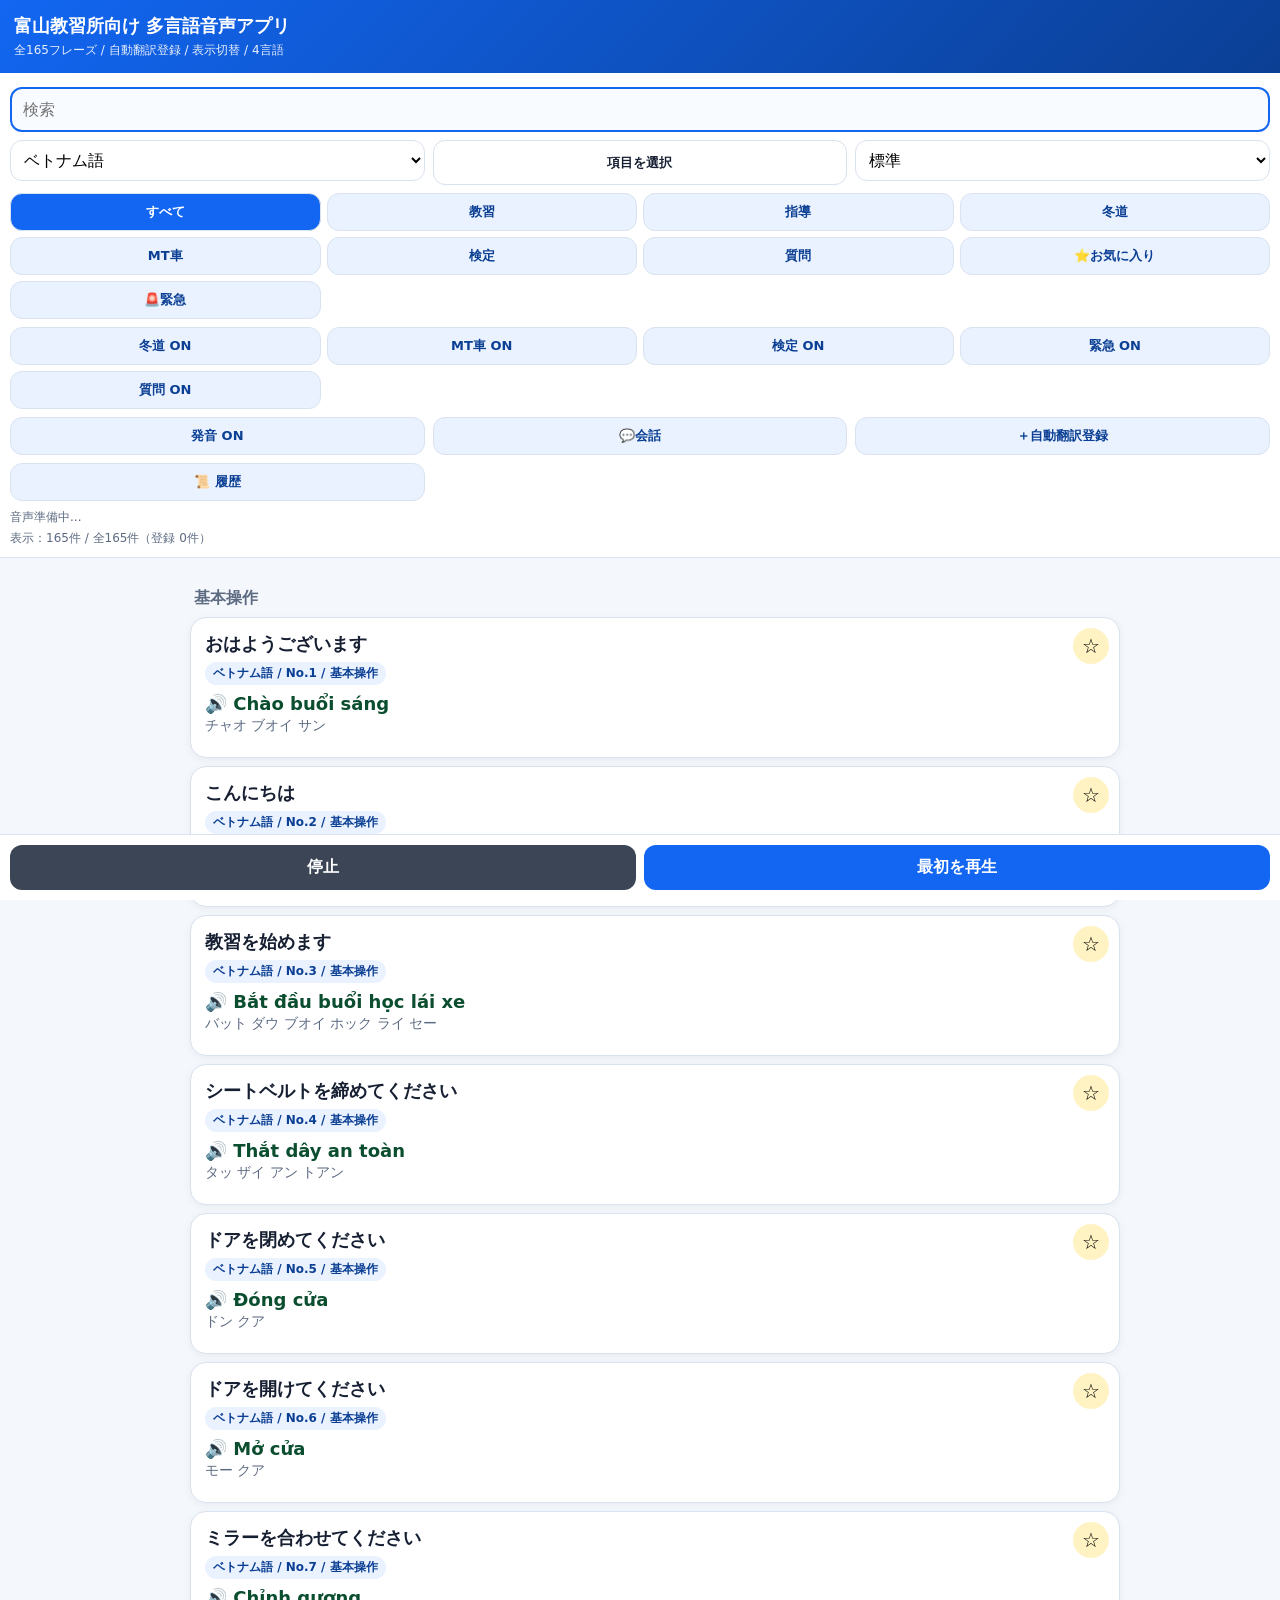
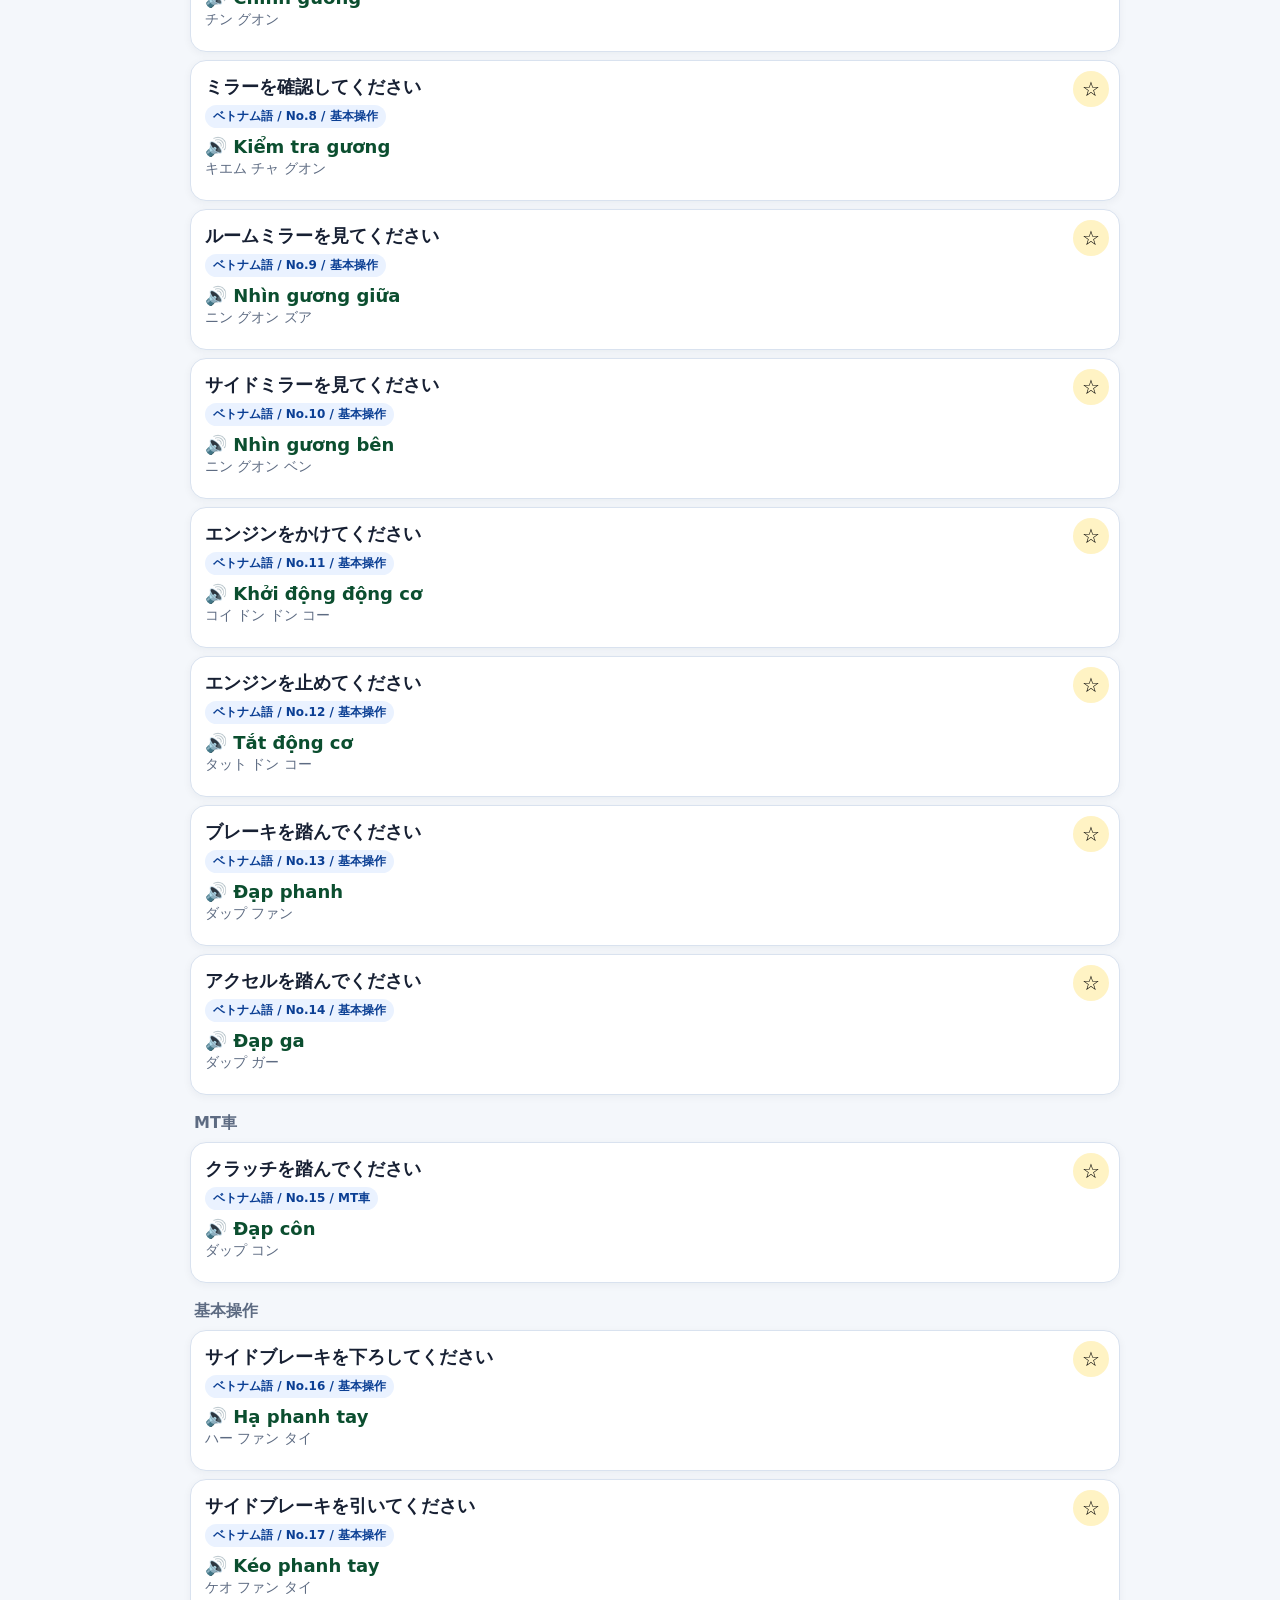
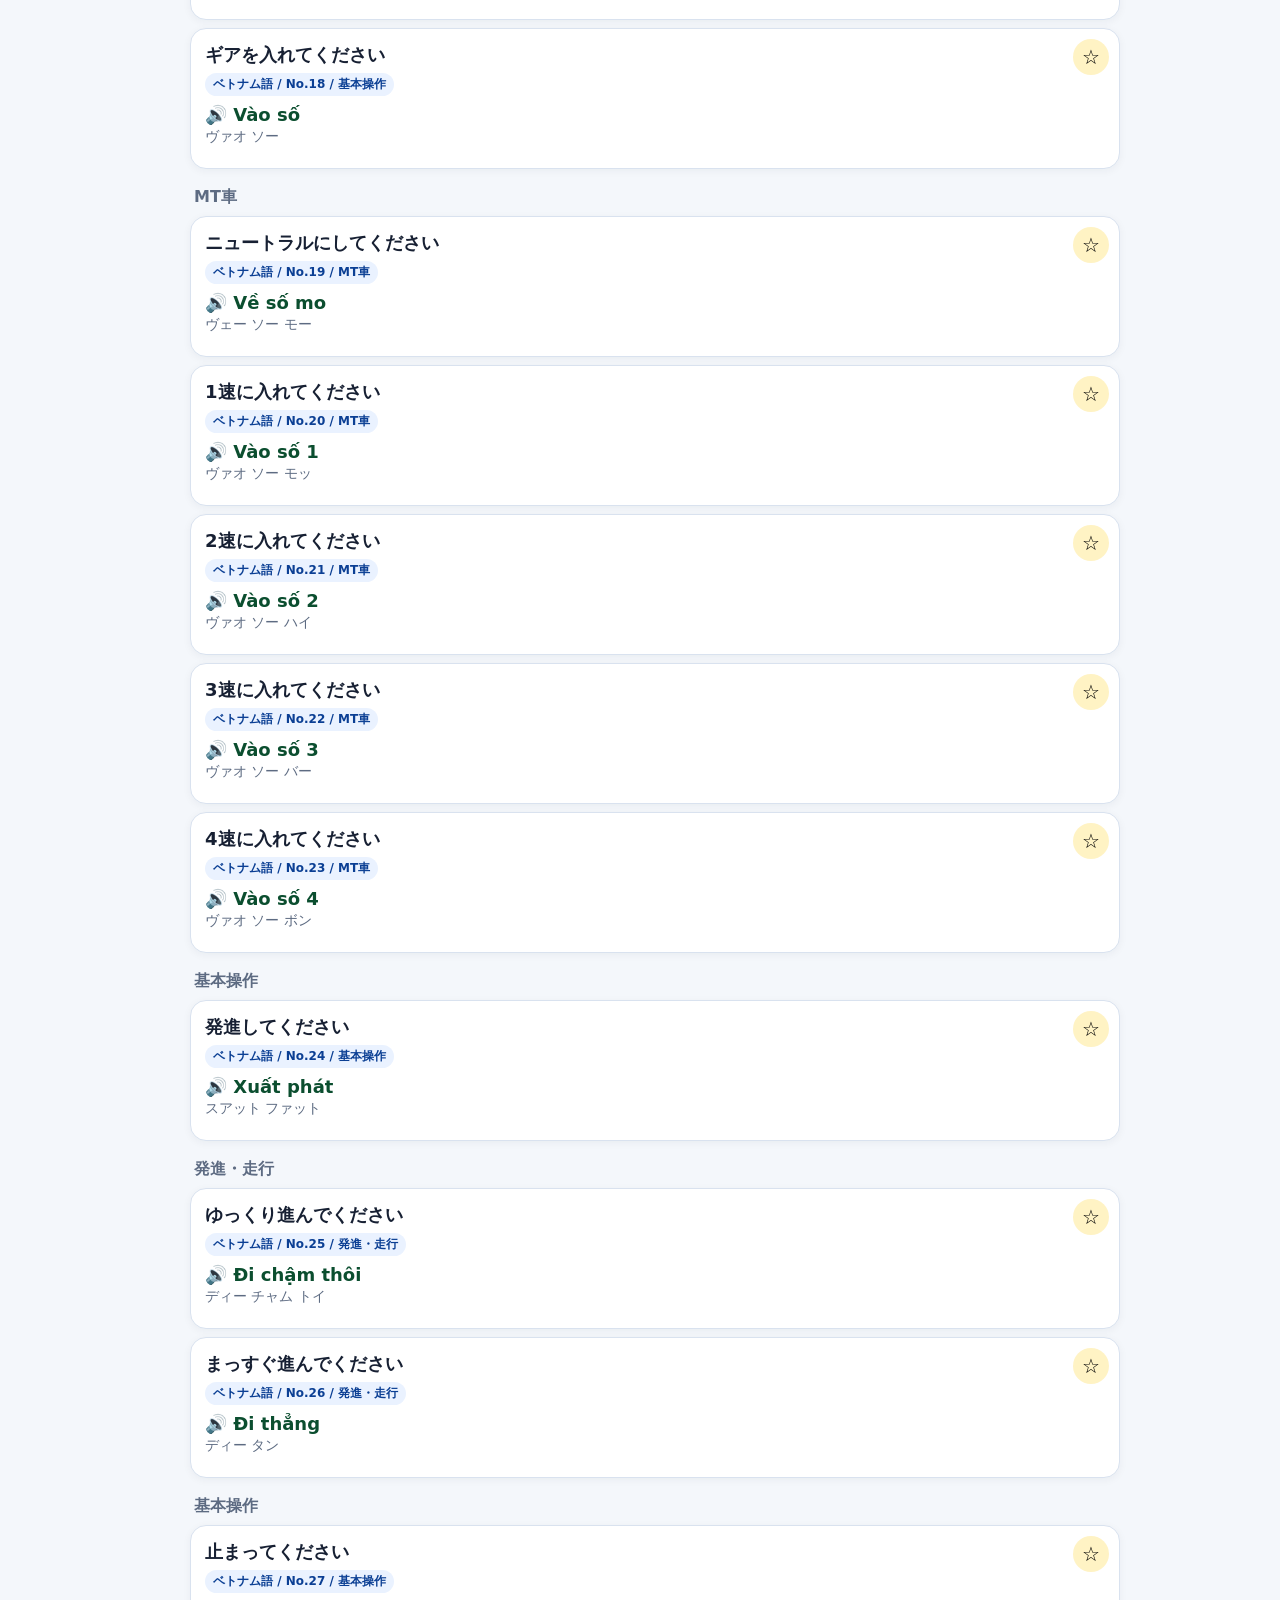
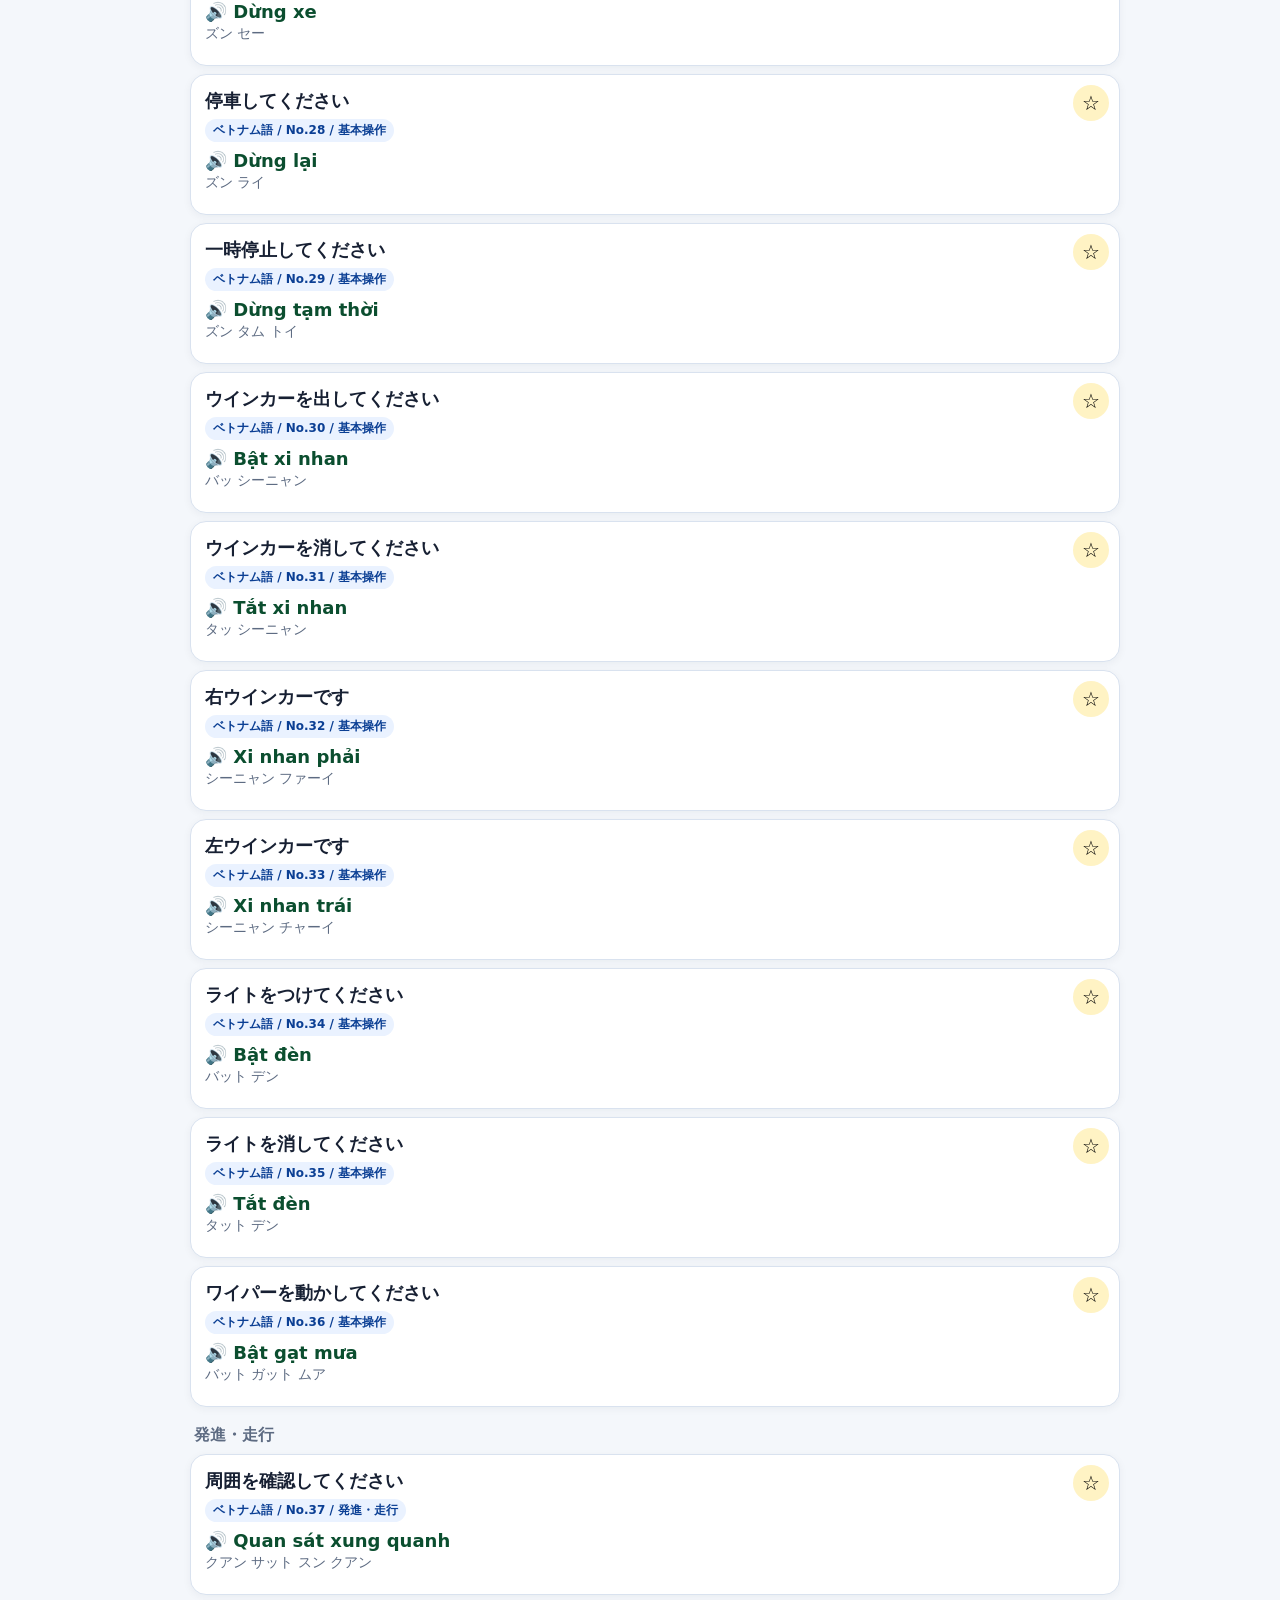
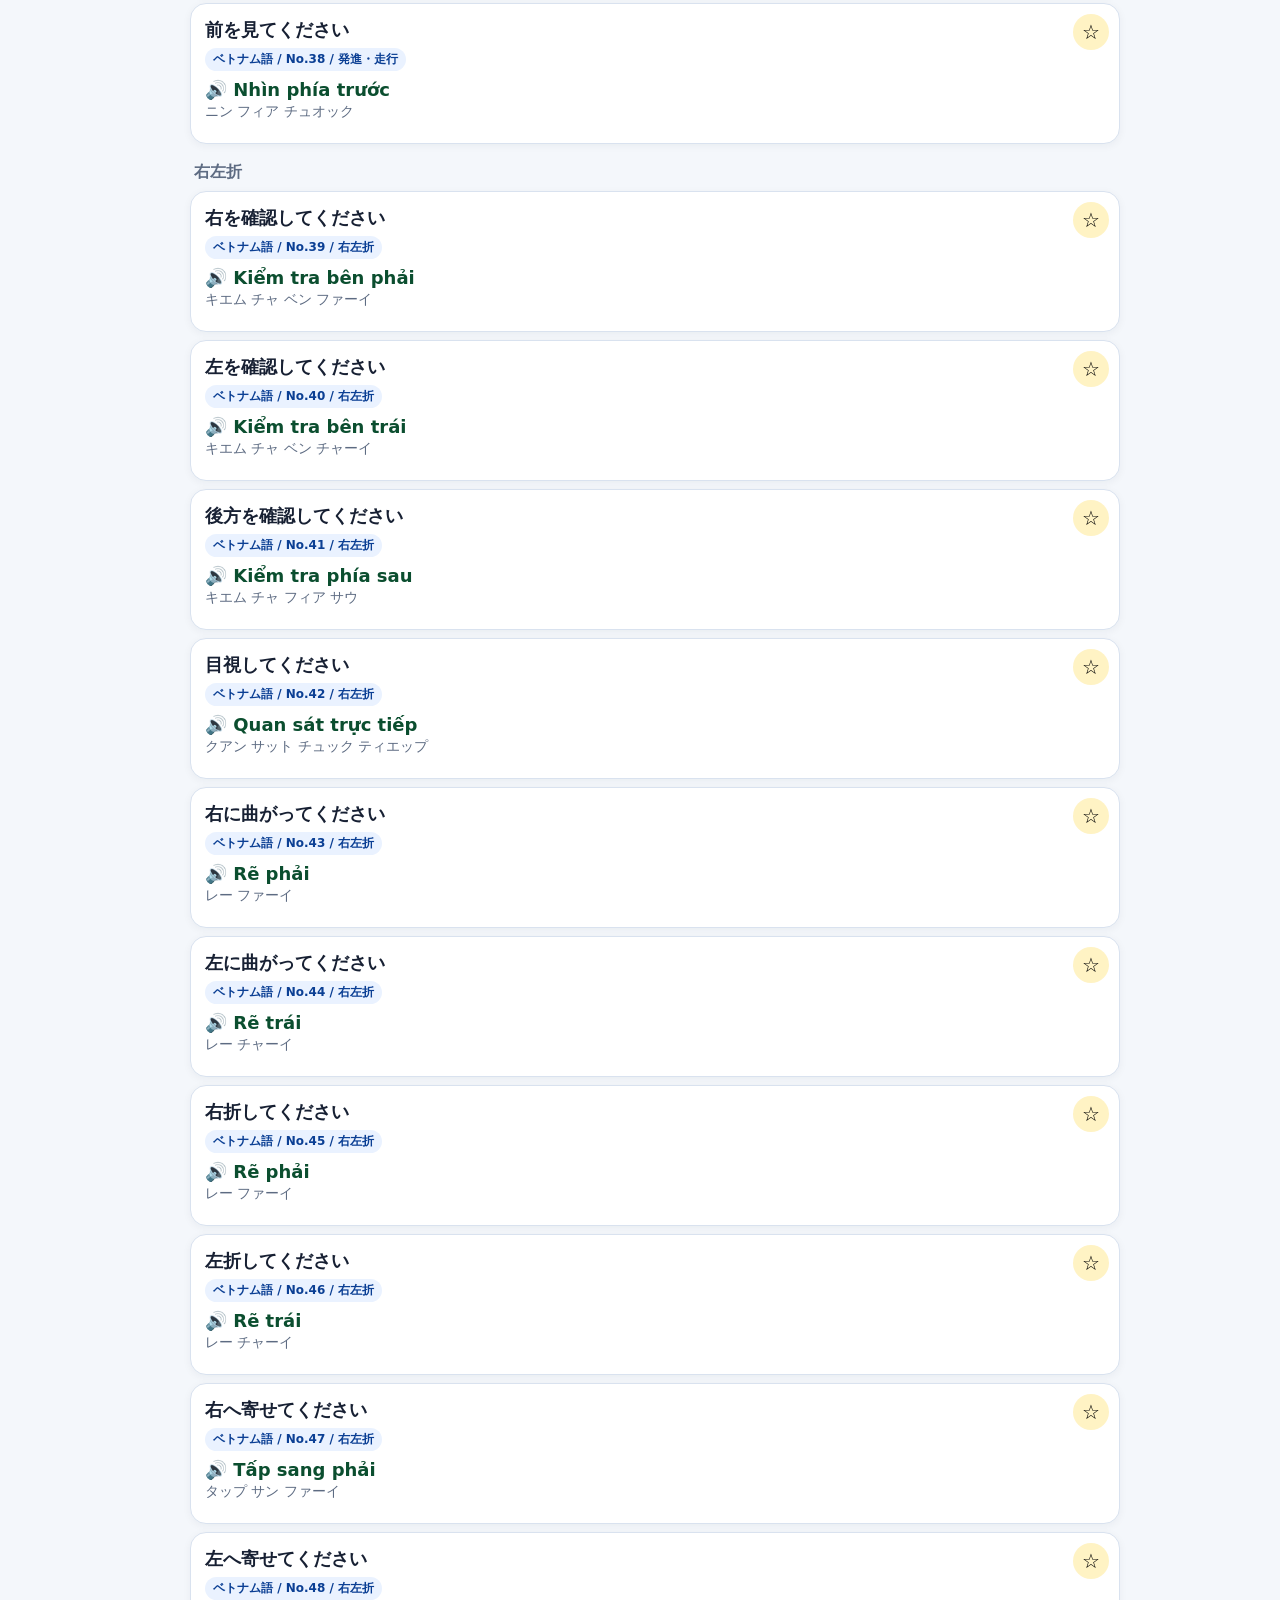
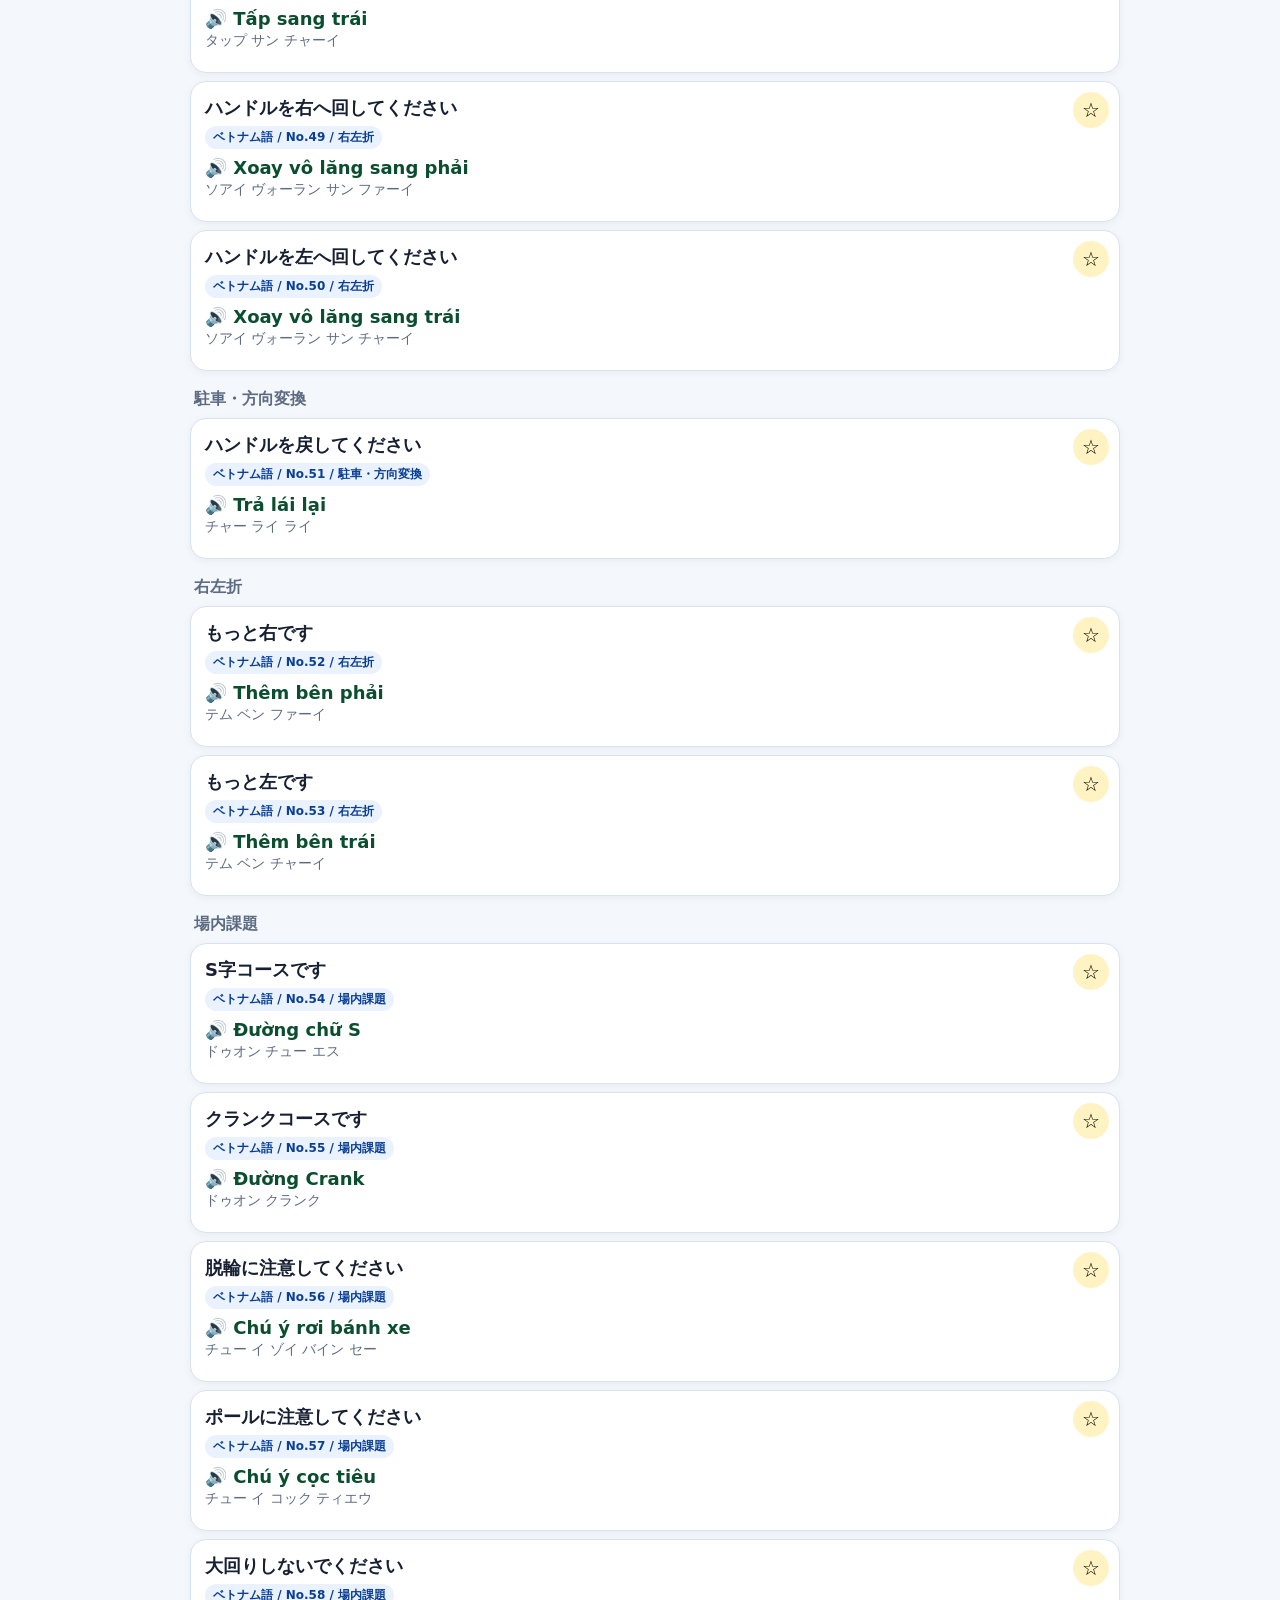
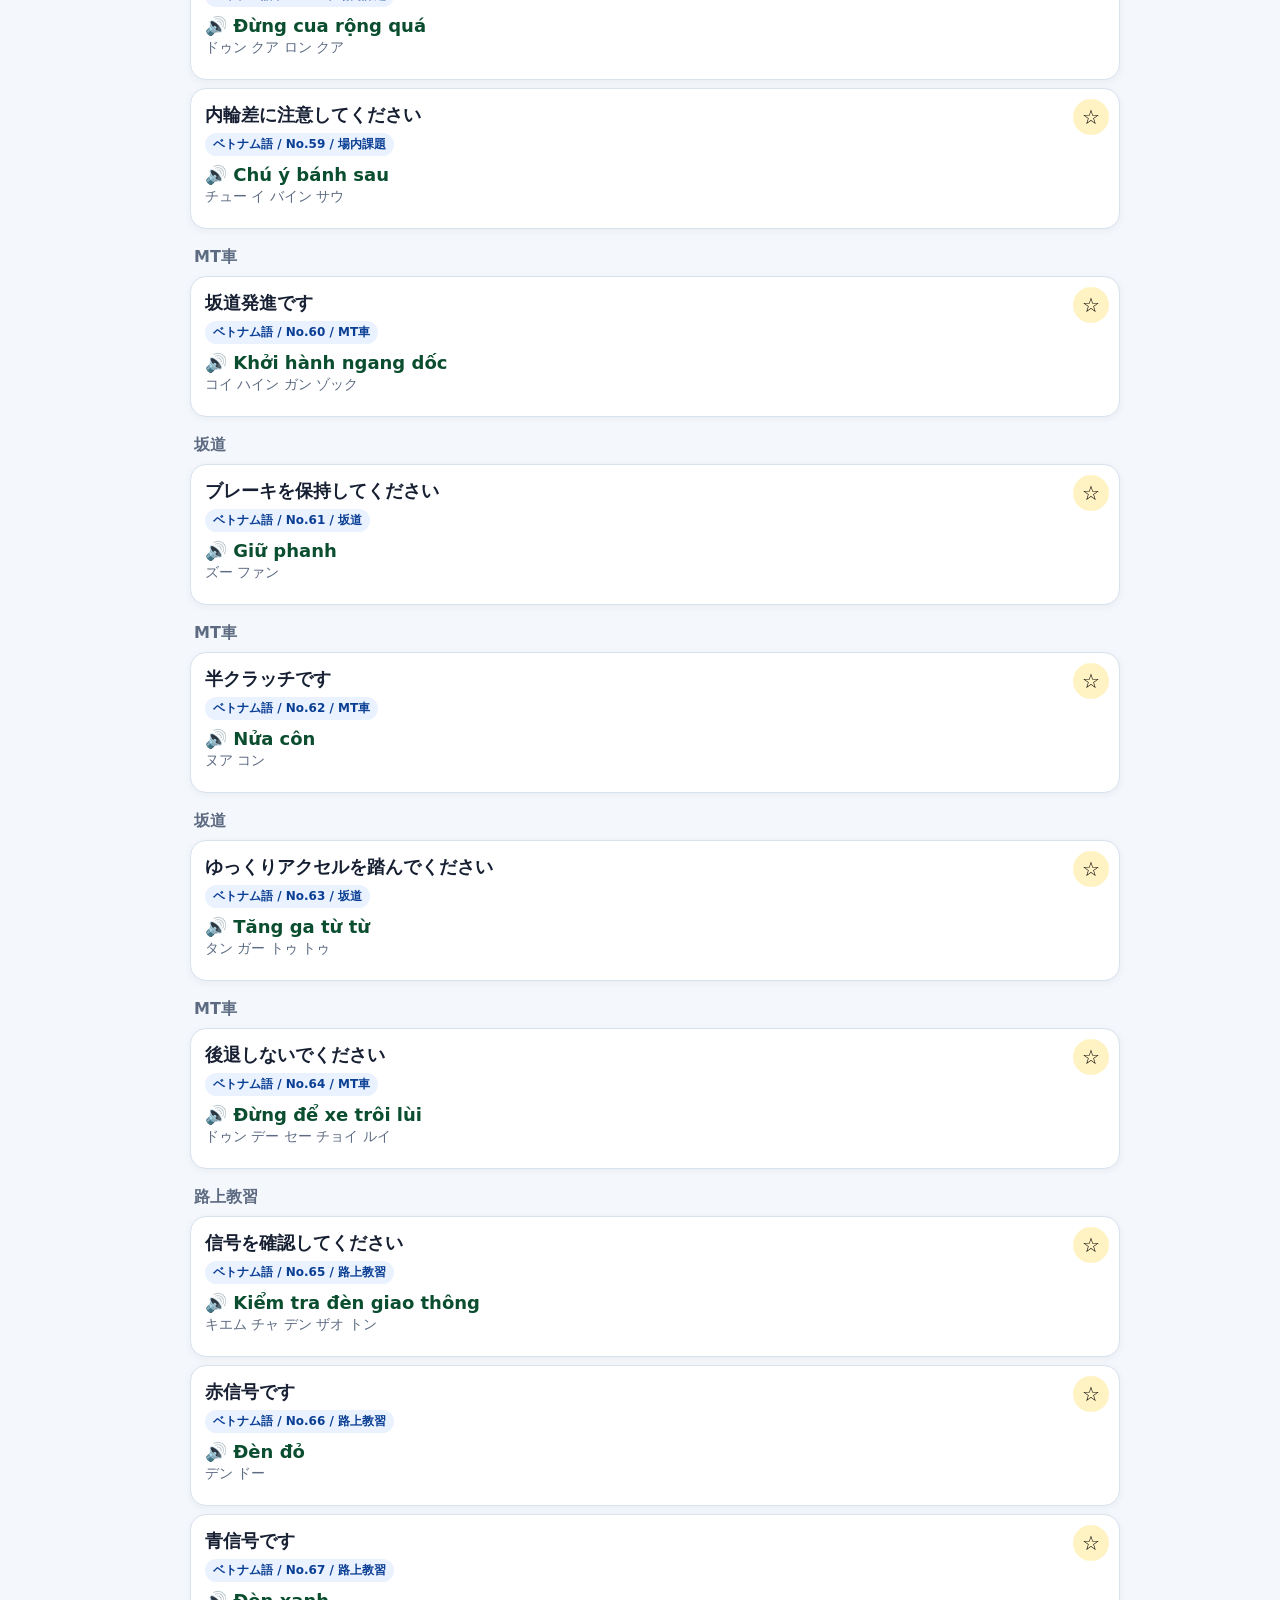
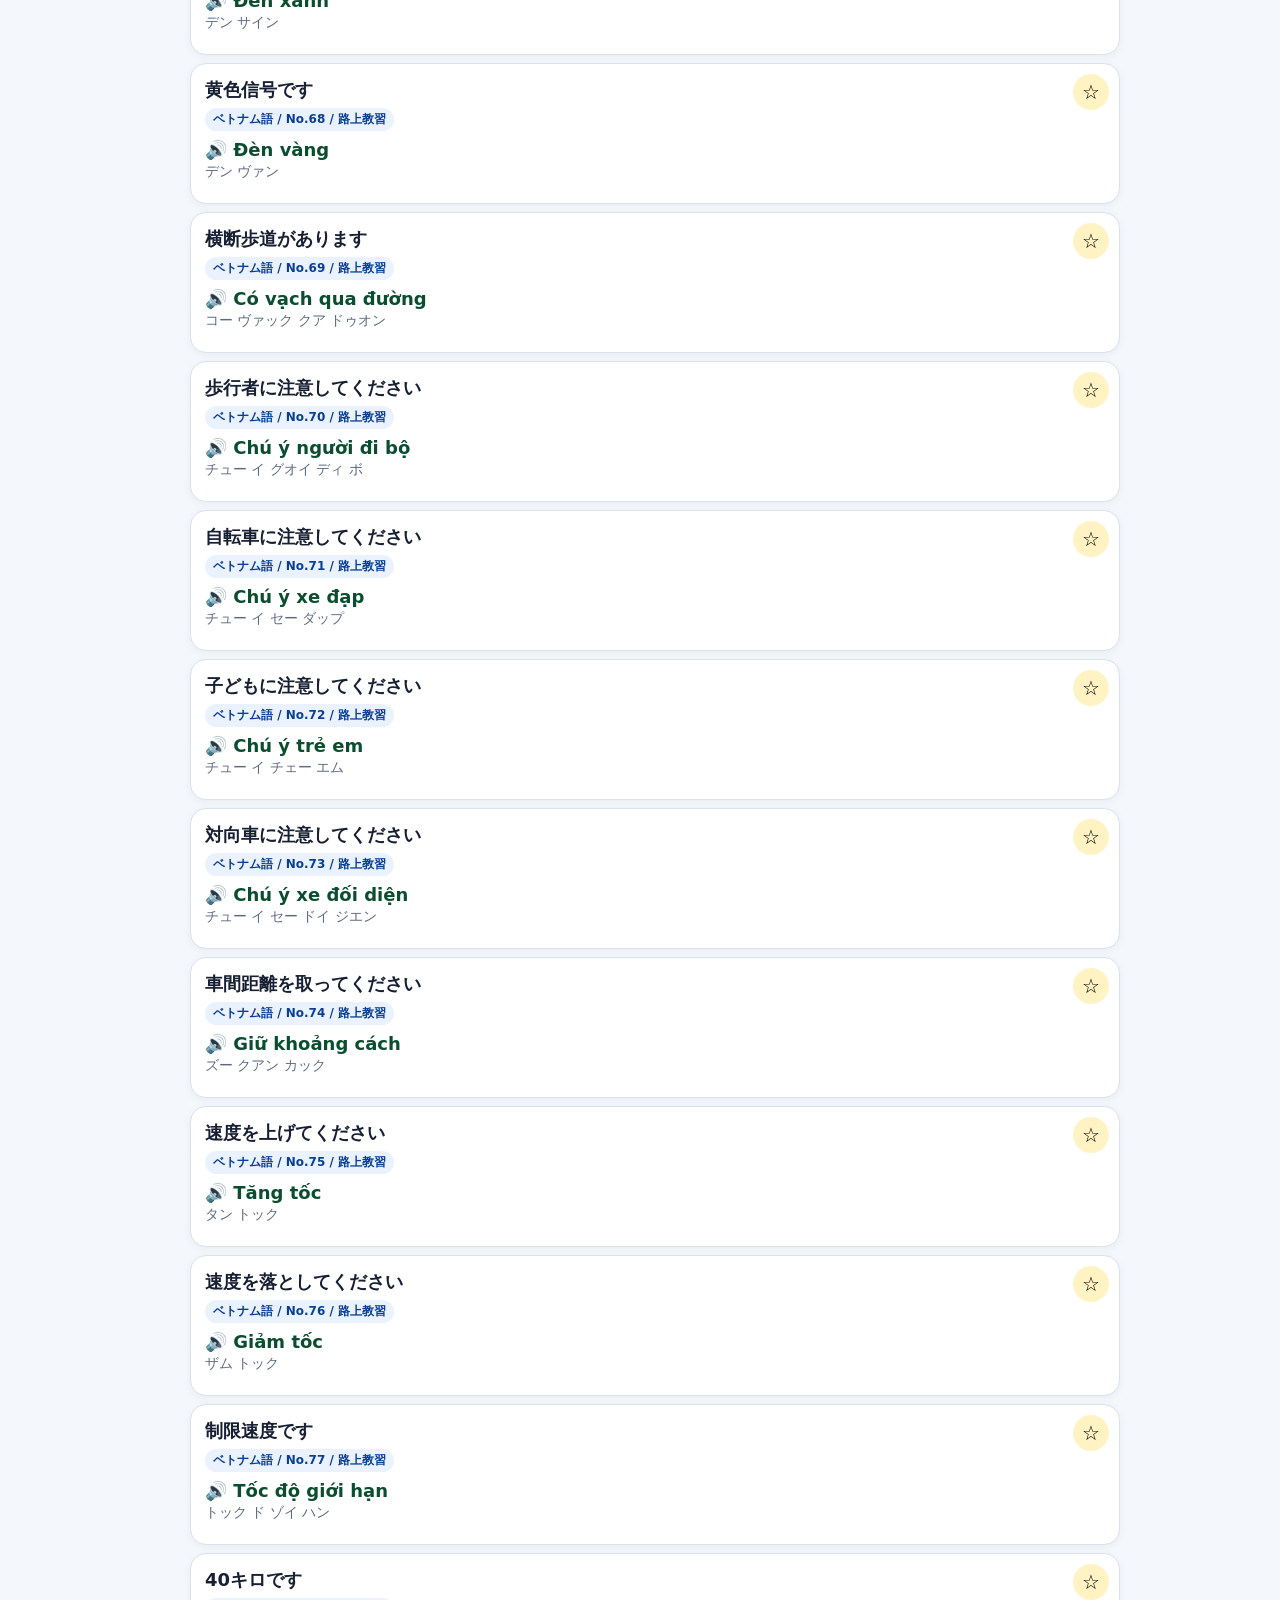
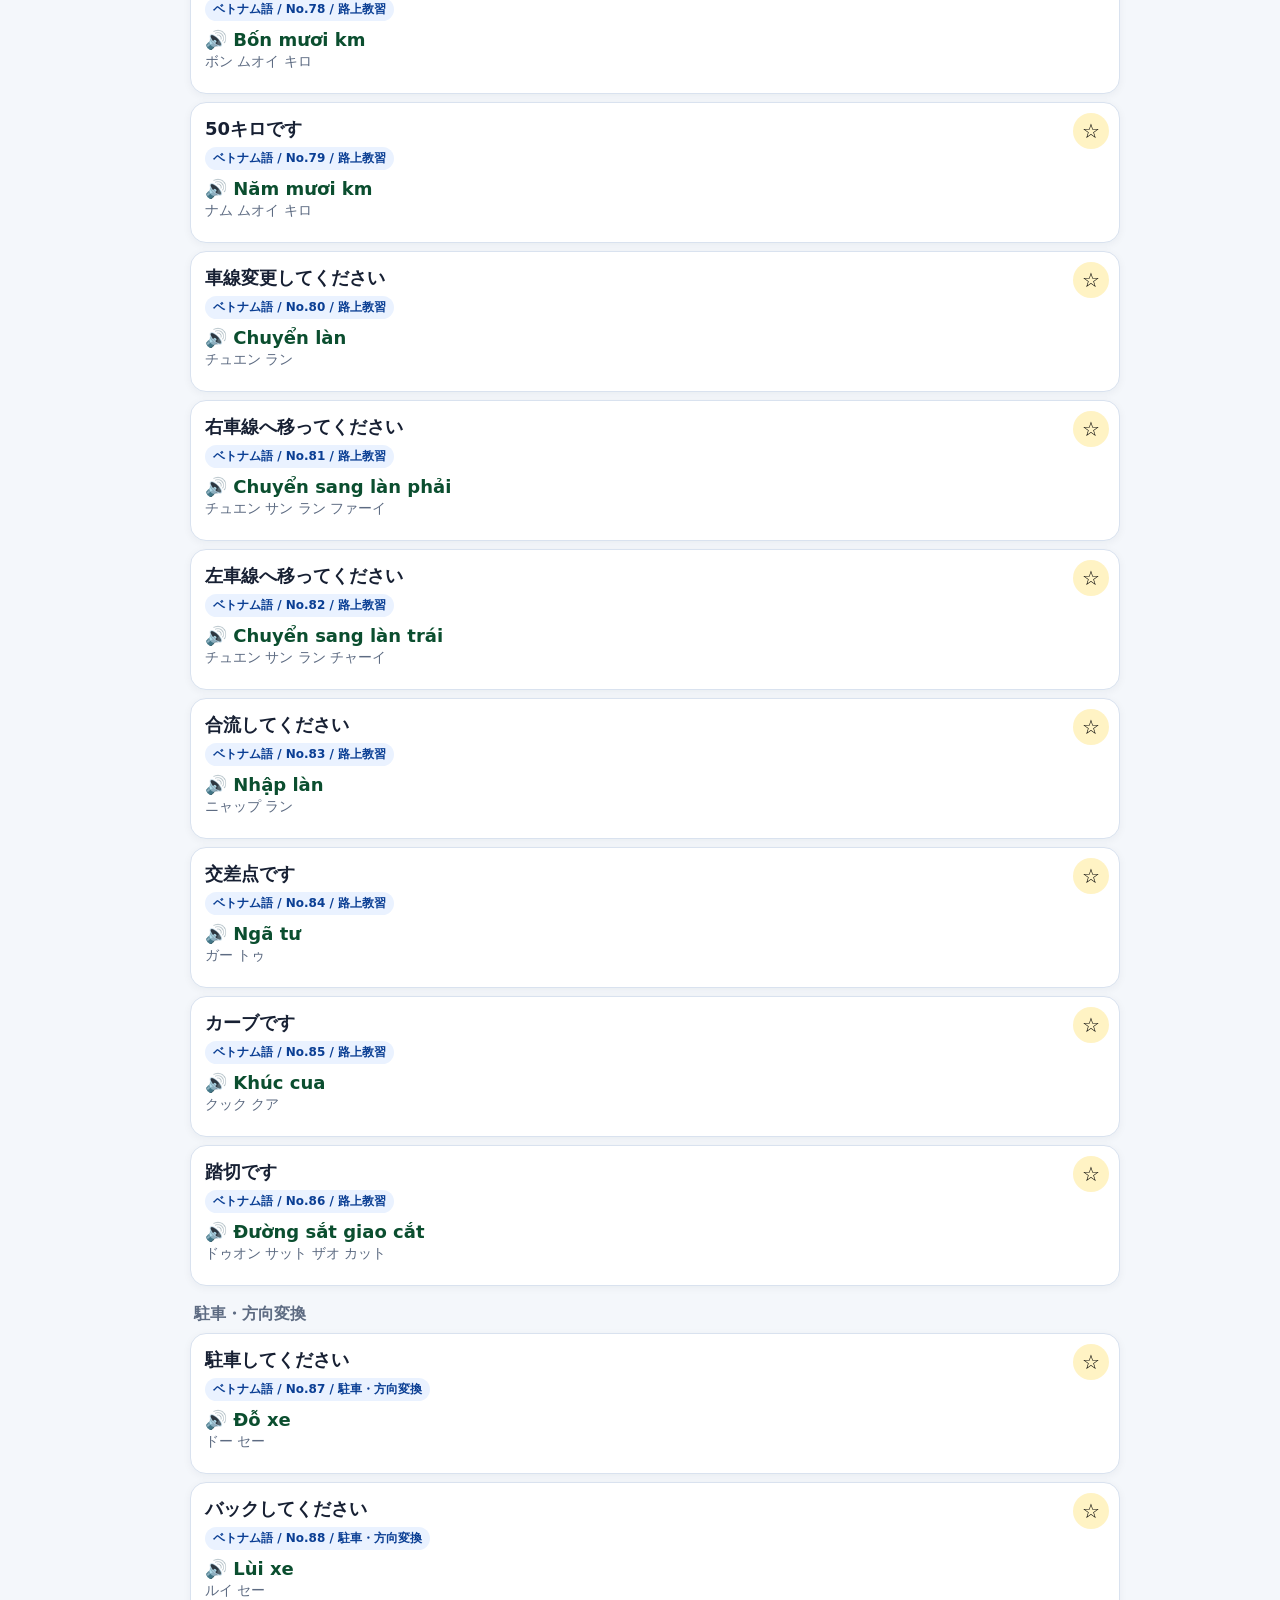
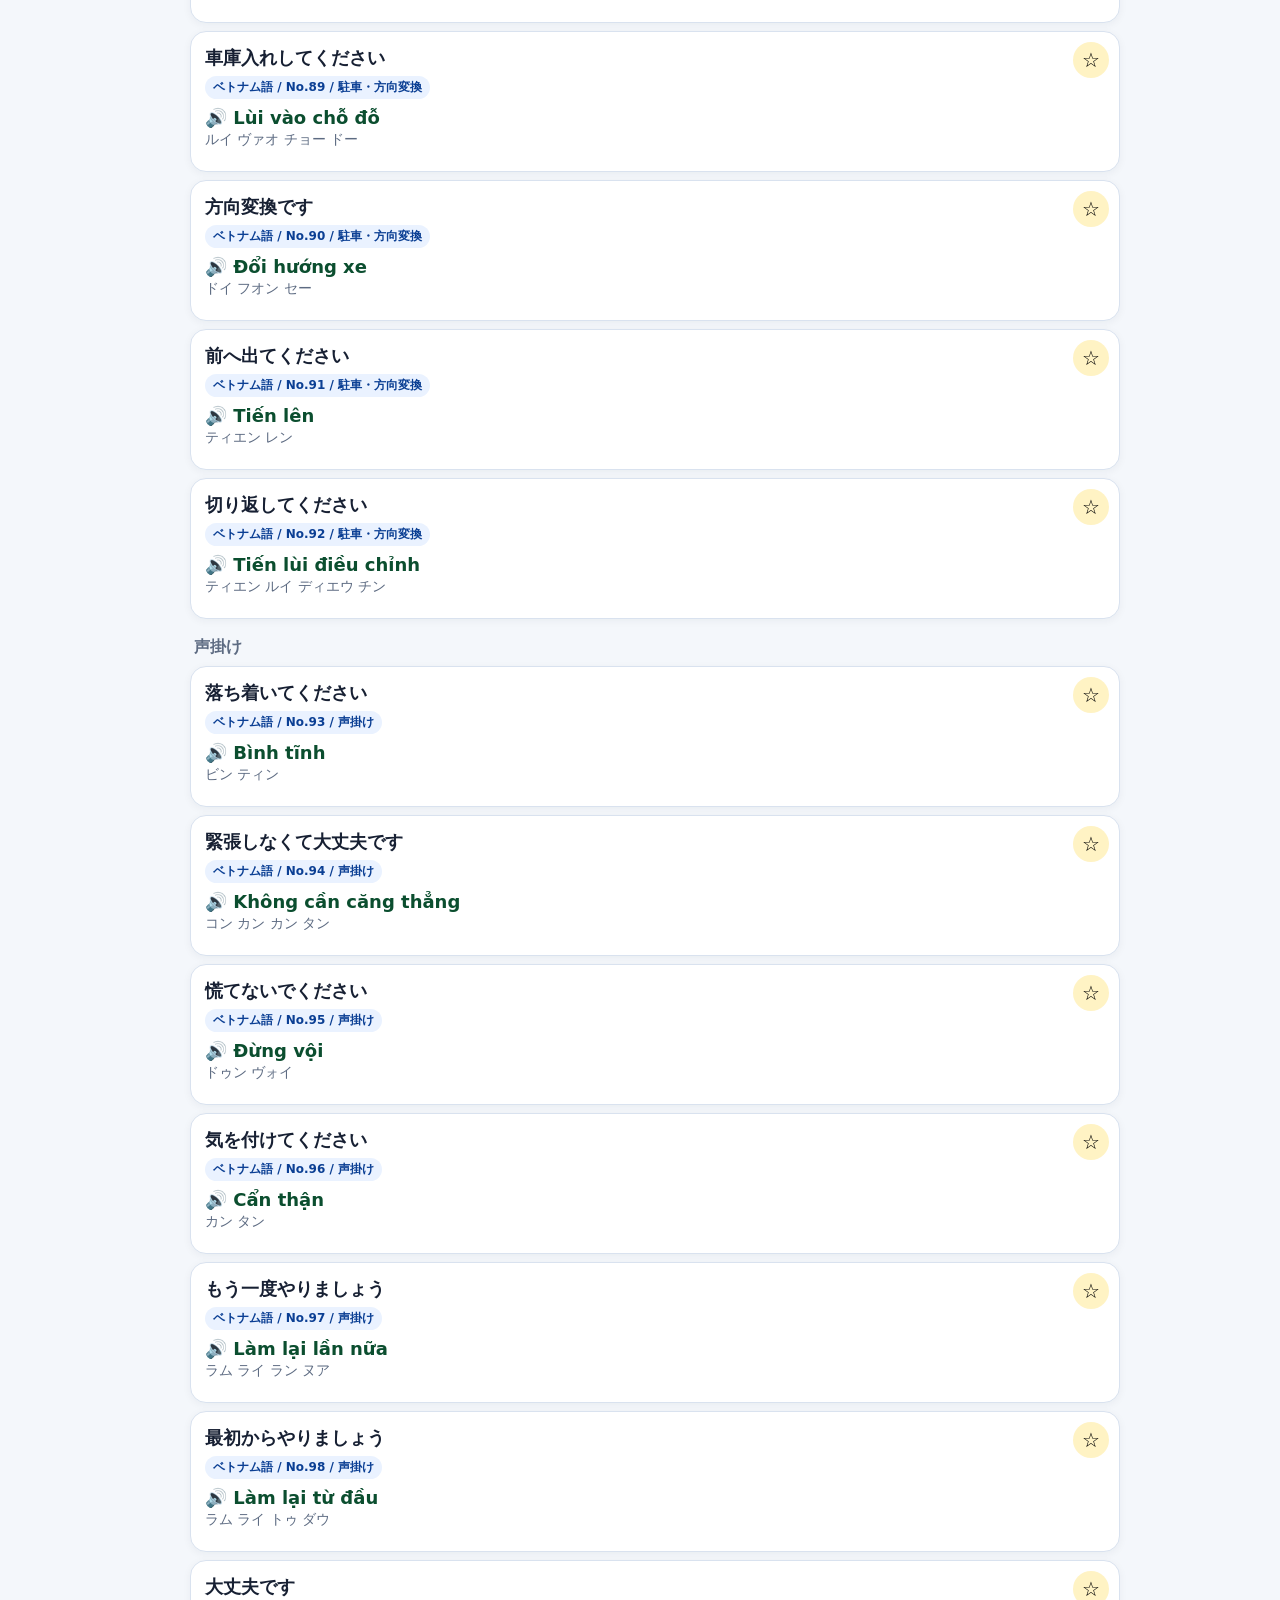
==== index.html @ fc8ee734 "Add files via upload" ====
<!doctype html><html lang="ja"><head><meta charset="utf-8"><meta name="viewport" content="width=device-width,initial-scale=1"><title>富山教習所向け 多言語音声アプリ</title><style>
body{margin:0;background:#f4f7fb;color:#172033;font-family:system-ui,-apple-system,"Noto Sans JP",sans-serif}header{position:sticky;top:0;background:linear-gradient(135deg,#1266f1,#0b3f94);color:white;padding:14px;z-index:5;transition:transform .22s ease,opacity .22s ease}header.hide{transform:translateY(-100%);opacity:0;pointer-events:none}h1{font-size:18px;margin:0 0 4px}.sub{font-size:12px;margin:0;opacity:.9}.toolbar{position:sticky;top:67px;background:white;padding:10px;border-bottom:1px solid #d9e2ef;z-index:4;transition:transform .22s ease,opacity .22s ease}.toolbar.hide{transform:translateY(-125%);opacity:0;pointer-events:none}input,select,button{font:inherit}input,select{width:100%;padding:9px;border:1px solid #d9e2ef;border-radius:12px;margin:4px 0;background:white}#q{font-size:16px;padding:11px;border:2px solid #1266f1;background:#f8fbff;width:65%}.searchRow{display:flex;gap:8px;align-items:center}.micbtn{width:72px;flex:none}.controls{display:grid;grid-template-columns:1fr 1fr 1fr;gap:8px}.modes,.filters{display:grid;grid-template-columns:repeat(4,1fr);gap:6px;margin:8px 0}.filters{display:none}body.allmode .filters{display:grid}.modes button,.filters button,.toolbtn{border:1px solid #d9e2ef;border-radius:12px;background:#eaf2ff;color:#0b3f94;padding:9px 4px;font-weight:900;font-size:13px}.modes button.active{background:#1266f1;color:white}.filters button.off{background:#f1f3f6;color:#8490a3;text-decoration:line-through}.danger.active{background:#d61f2c!important}.tools{display:grid;grid-template-columns:1fr 1fr;gap:8px;margin:8px 0}main{padding:12px;max-width:900px;margin:auto}.note{background:#fff8df;border:1px solid #f0d98c;border-radius:12px;padding:10px;font-size:13px}.cat{font-weight:900;color:#5d6b82;margin:18px 4px 8px}.card{width:100%;text-align:left;background:white;border:1px solid #d9e2ef;border-radius:16px;margin:8px 0;padding:14px;box-shadow:0 2px 8px #1020400d;position:relative}.card.emergency{border:2px solid #d61f2c;background:#fff4f4}.jp{font-size:18px;font-weight:900;padding-right:46px}.target{margin-top:8px;font-size:18px;color:#0b4e2f;font-weight:900}.ruby{margin-top:3px;font-size:14px;color:#5d6b82}.badge{font-size:12px;color:#0b3f94;background:#eaf2ff;border-radius:999px;padding:3px 8px;display:inline-block;margin-top:6px;font-weight:800}.fav{position:absolute;right:10px;top:10px;border:0;background:#fff3c4;border-radius:999px;width:36px;height:36px;font-size:20px}.footer{position:sticky;bottom:0;background:#fffffff2;border-top:1px solid #d9e2ef;padding:10px;display:grid;grid-template-columns:1fr 1fr;gap:8px}.big{border:0;border-radius:12px;padding:12px;color:white;background:#1266f1;font-weight:900}.stop{background:#3b4556}.status,.count{font-size:12px;color:#5d6b82;margin-top:4px}.panel{display:none;background:white;border:1px solid #d9e2ef;border-radius:14px;padding:10px;margin-top:8px}.panel.show{display:block}.historyItem{border-bottom:1px solid #eef2f8;padding:8px 0;font-size:14px}@media(max-width:560px){.controls{grid-template-columns:1fr}.modes,.filters{grid-template-columns:repeat(3,1fr)}.tools{grid-template-columns:1fr}}
.formgrid{display:grid;grid-template-columns:1fr 1fr;gap:8px}
.formbtn{border:1px solid #d9e2ef;border-radius:12px;background:#eaf2ff;color:#0b3f94;padding:9px 4px;font-weight:900;font-size:13px}
.formbtn.primary{background:#1266f1;color:white}
.formbtn.warn{background:#fff3c4;color:#6a4b00}
.small{font-size:12px;color:#5d6b82}
.loading{opacity:.65}
.del{display:none;margin-top:8px;border:0;border-radius:10px;background:#9b1c31;color:white;padding:8px;font-weight:900}
.card.custom{border-color:#7a5cff}
.card.custom .del{display:inline-block}
@media(max-width:560px){.formgrid{grid-template-columns:1fr}}

.editbtn,.movebtn{border:0;border-radius:10px;background:#eaf2ff;color:#0b3f94;padding:8px 10px;font-weight:900;margin:6px 6px 0 0}
.movebtn{background:#f1f3f6;color:#3b4556}
.cardActions{margin-top:8px}
.editPanelTitle{font-weight:900;margin-bottom:6px}
.tools{grid-template-columns:1fr 1fr 1fr!important}

#editPanel.show{display:block;position:relative;z-index:20;margin:12px 0 16px;background:#ffffff}
#editPanel input,#editPanel select{font-size:16px}
body.editing .toolbar{position:relative;top:auto}
body.editing header{position:relative}

body:not(.adminMode) .adminOnly{display:none!important}
.adminBadge{display:none;background:#fff3c4;color:#6a4b00;border-radius:999px;padding:4px 10px;font-size:12px;font-weight:900;margin-top:6px}
body.adminMode .adminBadge{display:inline-block}
.adminExit{border:1px solid #d9e2ef;border-radius:12px;background:#fff3c4;color:#6a4b00;padding:9px 4px;font-weight:900;font-size:13px}

.backupBox{background:#f8fbff;border:1px dashed #1266f1;border-radius:14px;padding:10px;margin-top:10px}
.backupBox textarea{width:100%;min-height:120px;border:1px solid #d9e2ef;border-radius:12px;padding:8px;font-family:monospace;box-sizing:border-box}

.dragHandle{display:none;border:0;border-radius:10px;background:#3b4556;color:#fff;padding:8px 10px;font-weight:900;margin:6px 6px 0 0;touch-action:pan-y;cursor:grab}
body.favMode .dragHandle{display:inline-block}
.card.dragging{opacity:.55;transform:scale(.99)}
.card.dropTarget{outline:3px dashed #1266f1}

body.favMode .movebtn{display:none!important}
body.favMode .dragHandle{display:none!important}
body.favMode .card{touch-action:pan-y}
body.favMode .card::after{content:none!important;display:none!important}
body.favMode.adminMode .card::after{content:none!important;display:none!important}

.hidebtn{border:0;border-radius:10px;background:#fff3c4;color:#6a4b00;padding:8px 10px;font-weight:900;margin:6px 6px 0 0}
.hiddenListItem{border-bottom:1px solid #eef2f8;padding:10px 0;font-size:14px}
.hiddenBadge{background:#f1f3f6;color:#8490a3;border-radius:999px;padding:3px 8px;font-size:12px;font-weight:900}
body:not(.adminMode) .hidebtn{display:none!important}

.editOverlay{display:none;position:fixed;inset:0;background:rgba(0,0,0,.45);z-index:9999;padding:14px;box-sizing:border-box;overflow:auto}
.editOverlay.show{display:block}
.editModal{background:#fff;border-radius:18px;padding:14px;max-width:680px;margin:24px auto 80px;box-shadow:0 10px 30px rgba(0,0,0,.22)}
.editModalTitle{font-weight:900;font-size:18px;margin-bottom:8px}
.editModal input,.editModal select{font-size:16px;box-sizing:border-box}
body.modalOpen{overflow:hidden}
.editbtn{border:0;border-radius:10px;background:#eaf2ff;color:#0b3f94;padding:8px 10px;font-weight:900;margin:6px 6px 0 0}
body:not(.adminMode) .editbtn{display:none!important}

.addOverlay{display:none;position:fixed;inset:0;background:rgba(0,0,0,.45);z-index:9998;padding:14px;box-sizing:border-box;overflow:auto;-webkit-overflow-scrolling:touch}
.addOverlay.show{display:block}
.addModal{background:#fff;border-radius:18px;padding:14px;max-width:680px;margin:24px auto 100px;box-shadow:0 10px 30px rgba(0,0,0,.22)}
.addModalTitle{font-weight:900;font-size:18px;margin-bottom:8px}
.addModal input,.addModal select{font-size:16px;box-sizing:border-box}
.addModal .formgrid{display:grid;grid-template-columns:1fr 1fr;gap:8px}
@media(max-width:560px){.addModal .formgrid{grid-template-columns:1fr}}
body.modalOpen{overflow:hidden}

/* simple copy protection */
body, .card, .jp, .target, .ruby, .badge{
  -webkit-user-select:none;
  user-select:none;
  -webkit-touch-callout:none;
}
input, textarea{
  -webkit-user-select:text;
  user-select:text;
  -webkit-touch-callout:default;
}

.panelOverlay{display:none;position:fixed;inset:0;background:rgba(0,0,0,.45);z-index:9997;padding:14px;box-sizing:border-box;overflow:auto;-webkit-overflow-scrolling:touch}
.panelOverlay.show{display:block}
.panelModal{background:#fff;border-radius:18px;padding:14px;max-width:680px;margin:24px auto 100px;box-shadow:0 10px 30px rgba(0,0,0,.22)}
.panelModalTitle{font-weight:900;font-size:18px;margin-bottom:8px}
body.modalOpen{overflow:hidden}

.historyItem{cursor:pointer;border-bottom:1px solid #eef2f8;padding:10px 6px;border-radius:10px}
.historyItem:active{background:#eaf2ff}
.historyHint{font-size:12px;color:#8490a3;margin:6px 0 10px}

.histDeleteBtn{border:0;border-radius:10px;background:#fff4f4;color:#b00020;padding:6px 9px;font-weight:900;margin-left:8px}
.histRow{display:flex;align-items:center;justify-content:space-between;gap:8px;border-bottom:1px solid #eef2f8;padding:8px 0}
.histText{flex:1;padding:8px 6px;border-radius:10px}
.histText:active{background:#eaf2ff}

body.favMode .card{touch-action:pan-y}
.card.favDragging{opacity:.55;transform:scale(.99);outline:2px dashed #1266f1}

.multiCatBtn{border:1px solid #d9e2ef;border-radius:12px;background:#fff;color:#172033;padding:9px 8px;font-weight:900;font-size:13px}
.multiCatPanel{display:none;background:#fff;border:1px solid #d9e2ef;border-radius:14px;padding:10px;margin:8px 0;box-shadow:0 2px 8px #10204014}
.multiCatPanel.show{display:block}
.multiCatGrid{display:grid;grid-template-columns:1fr 1fr;gap:6px;max-height:220px;overflow:auto;-webkit-overflow-scrolling:touch}
.multiCatItem{display:flex;align-items:center;gap:6px;background:#f8fbff;border:1px solid #eef2f8;border-radius:10px;padding:7px;font-size:13px;font-weight:700}
.multiCatItem input{width:auto!important}
.multiCatActions{display:grid;grid-template-columns:1fr 1fr;gap:8px;margin-top:8px}
@media(max-width:560px){.multiCatGrid{grid-template-columns:1fr}}

/* single category hidden: use multi category only */
#cat{display:none!important}
label[for="cat"], .catLabel{display:none!important}
.multiCatBtn{width:100%;margin-top:4px}

/* category header cleanup */
.catHeader.hiddenByMulti{display:none!important}

.rubyToggleBtn{border:1px solid #d9e2ef;border-radius:12px;background:#fff;color:#172033;padding:9px 8px;font-weight:900;font-size:13px}
body.hideRuby .ruby{display:none!important}

/* ruby toggle beside search */
.rubyToggleBtn{border:1px solid #d9e2ef;border-radius:12px;background:#fff;color:#172033;padding:9px 8px;font-weight:900;font-size:13px}
.searchRubyRow{display:grid;grid-template-columns:1fr auto;gap:8px;align-items:center}
body.hideRuby .ruby{display:none!important}
.extraRuby{font-size:13px;color:#6b7588;margin-top:4px}
body.hideRuby .extraRuby{display:none!important}

/* ruby toggle button in search-button position */
.rubyToggleBtn{border:1px solid #d9e2ef;border-radius:12px;background:#fff;color:#172033;padding:9px 8px;font-weight:900;font-size:13px;white-space:nowrap}
body.hideRuby .ruby{display:none!important}
body.hideRuby .extraRuby{display:none!important}

/* ruby button optimized placement */
.searchRubyRow{display:block!important}
#q{width:100%!important;box-sizing:border-box}
.rubyToggleBtn{border:0;border-radius:12px;background:#eaf2ff;color:#0b3f94;padding:9px 8px;font-weight:900;font-size:13px;white-space:nowrap}
body.hideRuby .ruby{display:none!important}
body.hideRuby .extraRuby{display:none!important}

/* fixed pronunciation button */
.rubyToggleBtn{
  min-width:0!important;
  width:auto!important;
  text-align:center!important;
  border:0!important;
  border-radius:12px!important;
  background:#eaf2ff!important;
  color:#0b3f94!important;
  padding:9px 8px!important;
  font-weight:900!important;
  font-size:13px!important;
  white-space:nowrap!important;
}
body.hideRuby .ruby{display:none!important}
body.hideRuby .extraRuby{display:none!important}

/* pronunciation button same as other menu buttons */
.rubyToggleBtn{
  width:auto!important;
  min-width:0!important;
  text-align:center!important;
  border:1px solid #d9e2ef!important;
  border-radius:12px!important;
  background:#eaf2ff!important;
  color:#0b3f94!important;
  padding:9px 8px!important;
  font-weight:900!important;
  font-size:13px!important;
  white-space:nowrap!important;
  box-sizing:border-box!important;
}

/* conversation translation modal */
.convOverlay{display:none;position:fixed;inset:0;background:rgba(0,0,0,.45);z-index:9996;padding:14px;box-sizing:border-box;overflow:auto;-webkit-overflow-scrolling:touch}
.convOverlay.show{display:block}
.convModal{background:#fff;border-radius:18px;padding:14px;max-width:680px;margin:24px auto 100px;box-shadow:0 10px 30px rgba(0,0,0,.22)}
.convModalTitle{font-weight:900;font-size:18px;margin-bottom:8px}
.convModal textarea,.convModal select{font-size:16px;box-sizing:border-box;width:100%}
.convModal textarea{min-height:92px;border:1px solid #d9e2ef;border-radius:12px;padding:10px}
.convResult{background:#f8fbff;border:1px solid #eef2f8;border-radius:14px;padding:12px;margin-top:10px;font-size:17px;line-height:1.6}
.convSmall{font-size:12px;color:#8490a3;margin-top:6px}
.convActions{display:grid;grid-template-columns:1fr 1fr;gap:8px;margin-top:8px}
.convActions3{display:grid;grid-template-columns:1fr 1fr 1fr;gap:8px;margin-top:8px}
@media(max-width:560px){.convActions3{grid-template-columns:1fr}}

/* conversation simple mode */
.convActions{display:grid;grid-template-columns:1fr 1fr;gap:8px;margin-top:8px}
.convModal textarea{min-height:110px}
</style>
<link rel="manifest" href="./manifest.json">
<meta name="theme-color" content="#1266f1">
<meta name="apple-mobile-web-app-capable" content="yes">
<meta name="apple-mobile-web-app-title" content="教習音声アプリ">
<link rel="apple-touch-icon" href="./icon.svg">
</head><body>
<header><h1 id="appTitle">富山教習所向け 多言語音声アプリ</h1><p class="sub">全165フレーズ / 自動翻訳登録 / 表示切替 / 4言語</p><div id="adminBadge" class="adminBadge">編集モード ON</div></header><section class="toolbar"><div class="searchRow"><input id="q" placeholder="検索"></div><div class="controls"><select id="lang"><option value="vi">ベトナム語</option><option value="en">英語</option><option value="zh">中国語</option><option value="pt">ポルトガル語</option></select><select id="cat"></select>
<button id="multiCatBtn" class="multiCatBtn" onclick="toggleMultiCatPanel()">項目を選択</button>
<div id="multiCatPanel" class="multiCatPanel">
  <div class="small">表示したい項目を選択できます。</div>
  <div id="multiCatGrid" class="multiCatGrid"></div>
  <div class="multiCatActions">
    <button class="formbtn" onclick="selectAllCategories()">すべて選択</button>
    <button class="formbtn" onclick="clearMultiCategories()">解除</button>
  </div>
</div>
<select id="rate"><option value="0.75">ゆっくり</option><option value="0.9" selected>標準</option><option value="1.05">少し速い</option></select></div><div class="modes"><button data-mode="すべて" class="active">すべて</button><button data-mode="教習">教習</button><button data-mode="指導">指導</button><button data-mode="冬道">冬道</button><button data-mode="MT車">MT車</button><button data-mode="検定">検定</button><button data-mode="質問">質問</button><button data-mode="お気に入り">⭐お気に入り</button><button data-mode="緊急" class="danger">🚨緊急</button></div><div class="filters"><button data-filter="冬道">冬道 ON</button><button data-filter="MT車">MT車 ON</button><button data-filter="検定">検定 ON</button><button data-filter="緊急">緊急 ON</button><button data-filter="質問">質問 ON</button></div><div class="tools"><button id="rubyToggleBtn" class="toolbtn rubyToggleBtn" onclick="toggleRubyDisplay()">発音 ON</button><button class="toolbtn" onclick="openConversationModal()">💬会話</button><button class="toolbtn" onclick="toggleAdd()">＋自動翻訳登録</button><button class="toolbtn adminOnly" onclick="toggleBackup()">💾バックアップ</button><button class="toolbtn adminOnly" onclick="toggleHiddenPanel()">👁非表示管理</button><button class="adminExit adminOnly" onclick="disableAdminMode()">編集終了</button><button class="toolbtn" onclick="toggleHistory()">📜 履歴</button></div><div id="status" class="status">音声準備中...</div><div id="count" class="count"></div>
<div id="addPanel" class="panel">
<b>新規フレーズ登録・自動翻訳</b>
<p class="small">日本語だけ入力して「4言語へ自動翻訳」を押してください。翻訳結果を確認・修正してから登録できます。</p>
<div class="formgrid">
<select id="newMode"><option>教習</option><option>指導</option><option>冬道</option><option>MT車</option><option>検定</option><option>緊急</option><option>質問</option></select>
<input id="newCat" placeholder="項目：例）基本操作">
</div>
<input id="newJp" placeholder="日本語：例）ブレーキを構えましょう">
<div class="formgrid">
<button class="formbtn primary" onclick="autoTranslate()">4言語へ自動翻訳</button>
<button class="formbtn warn" onclick="copyFromJapanese()">日本語を仮入力</button>
</div>
<input id="newVi" placeholder="ベトナム語">
<input id="newRuby" placeholder="カタカナ発音（必要なら手入力）">
<input id="newEn" placeholder="英語">
<input id="newZh" placeholder="中国語">
<input id="newPt" placeholder="ポルトガル語">
<div class="formgrid">
<button class="formbtn primary" onclick="addPhrase()">登録する</button>
<button class="formbtn" onclick="clearCustom()">登録フレーズ全削除</button>
</div>
</div>

<div id="editPanel" class="panel">
<div class="editPanelTitle">フレーズ編集</div>
<input type="hidden" id="editId">
<div class="formgrid">
<select id="editMode"><option>教習</option><option>指導</option><option>冬道</option><option>MT車</option><option>検定</option><option>緊急</option><option>質問</option></select>
<input id="editCat" placeholder="項目">
</div>
<input id="editJp" placeholder="日本語">
<input id="editVi" placeholder="ベトナム語">
<input id="editRuby" placeholder="カタカナ発音">
<input id="editEn" placeholder="英語">
<input id="editZh" placeholder="中国語">
<input id="editPt" placeholder="ポルトガル語">
<div class="formgrid">
<button class="formbtn primary" onclick="saveEditPhrase()">編集を保存</button>
<button class="formbtn" onclick="closeEditPanel()">閉じる</button>
</div>
<p class="small">編集内容はこの端末に保存されます。元に戻すボタンで初期フレーズへ戻せます。</p>
</div>

<div id="backupPanel" class="panel adminOnly">
<b>バックアップ・復元</b>
<p class="small">編集内容・登録フレーズ・お気に入り順を保存できます。機種変更やChromeデータ消去対策に使えます。</p>
<div class="formgrid">
<button class="formbtn primary" onclick="exportBackup()">バックアップを作成</button>
<button class="formbtn" onclick="importBackup()">復元する</button>
</div>
<div class="backupBox">
<textarea id="backupText" placeholder="ここにバックアップデータが表示されます。復元する時はバックアップデータを貼り付けてください。"></textarea>
</div>
<div class="formgrid">
<button class="formbtn" onclick="copyBackupText()">コピー</button>
<button class="formbtn warn" onclick="downloadBackupFile()">ファイル保存</button>
</div>
</div>

<div id="hiddenPanel" class="panel adminOnly">
<b>非表示フレーズ管理</b>
<p class="small">非表示にしたフレーズをここから再表示できます。</p>
<div id="hiddenList"></div>
</div>
<div id="historyPanel" class="panel"></div></section><main><div id="list"></div></main><section class="footer"><button class="big stop" onclick="stopVoice()">停止</button><button class="big" onclick="playFirst()">最初を再生</button></section>
<script>
const BASE=[{"id": 1, "mode": "教習", "category": "基本操作", "jp": "おはようございます", "vi": "Chào buổi sáng", "en": "Good morning.", "zh": "早上好。", "pt": "Bom dia.", "ruby": "チャオ ブオイ サン"}, {"id": 2, "mode": "教習", "category": "基本操作", "jp": "こんにちは", "vi": "Xin chào", "en": "Hello.", "zh": "你好。", "pt": "Olá.", "ruby": "シン チャオ"}, {"id": 3, "mode": "教習", "category": "基本操作", "jp": "教習を始めます", "vi": "Bắt đầu buổi học lái xe", "en": "We will start the driving lesson.", "zh": "开始驾驶教习。", "pt": "Vamos começar a aula de direção.", "ruby": "バット ダウ ブオイ ホック ライ セー"}, {"id": 4, "mode": "教習", "category": "基本操作", "jp": "シートベルトを締めてください", "vi": "Thắt dây an toàn", "en": "Please fasten your seat belt.", "zh": "请系好安全带。", "pt": "Por favor, coloque o cinto de segurança.", "ruby": "タッ ザイ アン トアン"}, {"id": 5, "mode": "教習", "category": "基本操作", "jp": "ドアを閉めてください", "vi": "Đóng cửa", "en": "Please close the door.", "zh": "请关上车门。", "pt": "Por favor, feche a porta.", "ruby": "ドン クア"}, {"id": 6, "mode": "教習", "category": "基本操作", "jp": "ドアを開けてください", "vi": "Mở cửa", "en": "Please open the door.", "zh": "请打开车门。", "pt": "Por favor, abra a porta.", "ruby": "モー クア"}, {"id": 7, "mode": "教習", "category": "基本操作", "jp": "ミラーを合わせてください", "vi": "Chỉnh gương", "en": "Please adjust the mirrors.", "zh": "请调整后视镜。", "pt": "Por favor, ajuste os espelhos.", "ruby": "チン グオン"}, {"id": 8, "mode": "教習", "category": "基本操作", "jp": "ミラーを確認してください", "vi": "Kiểm tra gương", "en": "Please check the mirrors.", "zh": "请确认后视镜。", "pt": "Por favor, verifique os espelhos.", "ruby": "キエム チャ グオン"}, {"id": 9, "mode": "教習", "category": "基本操作", "jp": "ルームミラーを見てください", "vi": "Nhìn gương giữa", "en": "Please check the rearview mirror.", "zh": "请看车内后视镜。", "pt": "Por favor, olhe o espelho retrovisor interno.", "ruby": "ニン グオン ズア"}, {"id": 10, "mode": "教習", "category": "基本操作", "jp": "サイドミラーを見てください", "vi": "Nhìn gương bên", "en": "Please check the side mirror.", "zh": "请看侧后视镜。", "pt": "Por favor, olhe o espelho lateral.", "ruby": "ニン グオン ベン"}, {"id": 11, "mode": "教習", "category": "基本操作", "jp": "エンジンをかけてください", "vi": "Khởi động động cơ", "en": "Please start the engine.", "zh": "请启动发动机。", "pt": "Por favor, ligue o motor.", "ruby": "コイ ドン ドン コー"}, {"id": 12, "mode": "教習", "category": "基本操作", "jp": "エンジンを止めてください", "vi": "Tắt động cơ", "en": "Please turn off the engine.", "zh": "请关闭发动机。", "pt": "Por favor, desligue o motor.", "ruby": "タット ドン コー"}, {"id": 13, "mode": "教習", "category": "基本操作", "jp": "ブレーキを踏んでください", "vi": "Đạp phanh", "en": "Please press the brake.", "zh": "请踩刹车。", "pt": "Por favor, pise no freio.", "ruby": "ダップ ファン"}, {"id": 14, "mode": "教習", "category": "基本操作", "jp": "アクセルを踏んでください", "vi": "Đạp ga", "en": "Please press the accelerator.", "zh": "请踩油门。", "pt": "Por favor, pise no acelerador.", "ruby": "ダップ ガー"}, {"id": 15, "mode": "MT車", "category": "MT車", "jp": "クラッチを踏んでください", "vi": "Đạp côn", "en": "Please press the clutch.", "zh": "请踩离合器。", "pt": "Por favor, pise na embreagem.", "ruby": "ダップ コン"}, {"id": 16, "mode": "教習", "category": "基本操作", "jp": "サイドブレーキを下ろしてください", "vi": "Hạ phanh tay", "en": "Please release the parking brake.", "zh": "请放下手刹。", "pt": "Por favor, solte o freio de mão.", "ruby": "ハー ファン タイ"}, {"id": 17, "mode": "教習", "category": "基本操作", "jp": "サイドブレーキを引いてください", "vi": "Kéo phanh tay", "en": "Please apply the parking brake.", "zh": "请拉手刹。", "pt": "Por favor, puxe o freio de mão.", "ruby": "ケオ ファン タイ"}, {"id": 18, "mode": "教習", "category": "基本操作", "jp": "ギアを入れてください", "vi": "Vào số", "en": "Please put it in gear.", "zh": "请挂档。", "pt": "Por favor, coloque a marcha.", "ruby": "ヴァオ ソー"}, {"id": 19, "mode": "MT車", "category": "MT車", "jp": "ニュートラルにしてください", "vi": "Về số mo", "en": "Please put it in neutral.", "zh": "请挂空档。", "pt": "Por favor, coloque em ponto morto.", "ruby": "ヴェー ソー モー"}, {"id": 20, "mode": "MT車", "category": "MT車", "jp": "1速に入れてください", "vi": "Vào số 1", "en": "Please shift into first gear.", "zh": "请挂一档。", "pt": "Por favor, coloque a primeira marcha.", "ruby": "ヴァオ ソー モッ"}, {"id": 21, "mode": "MT車", "category": "MT車", "jp": "2速に入れてください", "vi": "Vào số 2", "en": "Please shift into second gear.", "zh": "请挂二档。", "pt": "Por favor, coloque a segunda marcha.", "ruby": "ヴァオ ソー ハイ"}, {"id": 22, "mode": "MT車", "category": "MT車", "jp": "3速に入れてください", "vi": "Vào số 3", "en": "Please shift into third gear.", "zh": "请挂三档。", "pt": "Por favor, coloque a terceira marcha.", "ruby": "ヴァオ ソー バー"}, {"id": 23, "mode": "MT車", "category": "MT車", "jp": "4速に入れてください", "vi": "Vào số 4", "en": "Please shift into fourth gear.", "zh": "请挂四档。", "pt": "Por favor, coloque a quarta marcha.", "ruby": "ヴァオ ソー ボン"}, {"id": 24, "mode": "教習", "category": "基本操作", "jp": "発進してください", "vi": "Xuất phát", "en": "Please start moving.", "zh": "请起步。", "pt": "Por favor, comece a andar.", "ruby": "スアット ファット"}, {"id": 25, "mode": "教習", "category": "発進・走行", "jp": "ゆっくり進んでください", "vi": "Đi chậm thôi", "en": "Please go slowly.", "zh": "请慢慢行驶。", "pt": "Por favor, vá devagar.", "ruby": "ディー チャム トイ"}, {"id": 26, "mode": "教習", "category": "発進・走行", "jp": "まっすぐ進んでください", "vi": "Đi thẳng", "en": "Please go straight.", "zh": "请直行。", "pt": "Por favor, siga em frente.", "ruby": "ディー タン"}, {"id": 27, "mode": "教習", "category": "基本操作", "jp": "止まってください", "vi": "Dừng xe", "en": "Please stop the car.", "zh": "请停车。", "pt": "Pare o carro, por favor.", "ruby": "ズン セー"}, {"id": 28, "mode": "教習", "category": "基本操作", "jp": "停車してください", "vi": "Dừng lại", "en": "Please pull over and stop.", "zh": "请靠边停车。", "pt": "Por favor, pare o carro.", "ruby": "ズン ライ"}, {"id": 29, "mode": "教習", "category": "基本操作", "jp": "一時停止してください", "vi": "Dừng tạm thời", "en": "Please make a temporary stop.", "zh": "请暂时停车。", "pt": "Por favor, faça uma parada temporária.", "ruby": "ズン タム トイ"}, {"id": 30, "mode": "教習", "category": "基本操作", "jp": "ウインカーを出してください", "vi": "Bật xi nhan", "en": "Please turn on the turn signal.", "zh": "请打转向灯。", "pt": "Por favor, ligue a seta.", "ruby": "バッ シーニャン"}, {"id": 31, "mode": "教習", "category": "基本操作", "jp": "ウインカーを消してください", "vi": "Tắt xi nhan", "en": "Please turn off the turn signal.", "zh": "请关闭转向灯。", "pt": "Por favor, desligue a seta.", "ruby": "タッ シーニャン"}, {"id": 32, "mode": "教習", "category": "基本操作", "jp": "右ウインカーです", "vi": "Xi nhan phải", "en": "Right turn signal.", "zh": "右转向灯。", "pt": "Seta para a direita.", "ruby": "シーニャン ファーイ"}, {"id": 33, "mode": "教習", "category": "基本操作", "jp": "左ウインカーです", "vi": "Xi nhan trái", "en": "Left turn signal.", "zh": "左转向灯。", "pt": "Seta para a esquerda.", "ruby": "シーニャン チャーイ"}, {"id": 34, "mode": "教習", "category": "基本操作", "jp": "ライトをつけてください", "vi": "Bật đèn", "en": "Please turn on the lights.", "zh": "请打开车灯。", "pt": "Por favor, acenda os faróis.", "ruby": "バット デン"}, {"id": 35, "mode": "教習", "category": "基本操作", "jp": "ライトを消してください", "vi": "Tắt đèn", "en": "Please turn off the lights.", "zh": "请关闭车灯。", "pt": "Por favor, apague os faróis.", "ruby": "タット デン"}, {"id": 36, "mode": "教習", "category": "基本操作", "jp": "ワイパーを動かしてください", "vi": "Bật gạt mưa", "en": "Please turn on the wipers.", "zh": "请打开雨刷。", "pt": "Por favor, ligue o limpador de para-brisa.", "ruby": "バット ガット ムア"}, {"id": 37, "mode": "教習", "category": "発進・走行", "jp": "周囲を確認してください", "vi": "Quan sát xung quanh", "en": "Please check your surroundings.", "zh": "请确认周围情况。", "pt": "Por favor, observe ao redor.", "ruby": "クアン サット スン クアン"}, {"id": 38, "mode": "教習", "category": "発進・走行", "jp": "前を見てください", "vi": "Nhìn phía trước", "en": "Please look ahead.", "zh": "请看前方。", "pt": "Por favor, olhe para a frente.", "ruby": "ニン フィア チュオック"}, {"id": 39, "mode": "教習", "category": "右左折", "jp": "右を確認してください", "vi": "Kiểm tra bên phải", "en": "Please check the right side.", "zh": "请确认右侧。", "pt": "Por favor, verifique o lado direito.", "ruby": "キエム チャ ベン ファーイ"}, {"id": 40, "mode": "教習", "category": "右左折", "jp": "左を確認してください", "vi": "Kiểm tra bên trái", "en": "Please check the left side.", "zh": "请确认左侧。", "pt": "Por favor, verifique o lado esquerdo.", "ruby": "キエム チャ ベン チャーイ"}, {"id": 41, "mode": "教習", "category": "右左折", "jp": "後方を確認してください", "vi": "Kiểm tra phía sau", "en": "Please check behind you.", "zh": "请确认后方。", "pt": "Por favor, verifique atrás.", "ruby": "キエム チャ フィア サウ"}, {"id": 42, "mode": "教習", "category": "右左折", "jp": "目視してください", "vi": "Quan sát trực tiếp", "en": "Please check visually.", "zh": "请直接目视确认。", "pt": "Por favor, verifique visualmente.", "ruby": "クアン サット チュック ティエップ"}, {"id": 43, "mode": "教習", "category": "右左折", "jp": "右に曲がってください", "vi": "Rẽ phải", "en": "Please turn right.", "zh": "请向右转。", "pt": "Por favor, vire à direita.", "ruby": "レー ファーイ"}, {"id": 44, "mode": "教習", "category": "右左折", "jp": "左に曲がってください", "vi": "Rẽ trái", "en": "Please turn left.", "zh": "请向左转。", "pt": "Por favor, vire à esquerda.", "ruby": "レー チャーイ"}, {"id": 45, "mode": "教習", "category": "右左折", "jp": "右折してください", "vi": "Rẽ phải", "en": "Please turn right.", "zh": "请右转。", "pt": "Por favor, vire à direita.", "ruby": "レー ファーイ"}, {"id": 46, "mode": "教習", "category": "右左折", "jp": "左折してください", "vi": "Rẽ trái", "en": "Please turn left.", "zh": "请左转。", "pt": "Por favor, vire à esquerda.", "ruby": "レー チャーイ"}, {"id": 47, "mode": "教習", "category": "右左折", "jp": "右へ寄せてください", "vi": "Tấp sang phải", "en": "Please move over to the right.", "zh": "请靠右。", "pt": "Por favor, encoste à direita.", "ruby": "タップ サン ファーイ"}, {"id": 48, "mode": "教習", "category": "右左折", "jp": "左へ寄せてください", "vi": "Tấp sang trái", "en": "Please move over to the left.", "zh": "请靠左。", "pt": "Por favor, encoste à esquerda.", "ruby": "タップ サン チャーイ"}, {"id": 49, "mode": "教習", "category": "右左折", "jp": "ハンドルを右へ回してください", "vi": "Xoay vô lăng sang phải", "en": "Turn the steering wheel to the right.", "zh": "请向右转方向盘。", "pt": "Vire o volante para a direita.", "ruby": "ソアイ ヴォーラン サン ファーイ"}, {"id": 50, "mode": "教習", "category": "右左折", "jp": "ハンドルを左へ回してください", "vi": "Xoay vô lăng sang trái", "en": "Turn the steering wheel to the left.", "zh": "请向左转方向盘。", "pt": "Vire o volante para a esquerda.", "ruby": "ソアイ ヴォーラン サン チャーイ"}, {"id": 51, "mode": "教習", "category": "駐車・方向変換", "jp": "ハンドルを戻してください", "vi": "Trả lái lại", "en": "Please straighten the steering wheel.", "zh": "请回正方向盘。", "pt": "Por favor, endireite o volante.", "ruby": "チャー ライ ライ"}, {"id": 52, "mode": "教習", "category": "右左折", "jp": "もっと右です", "vi": "Thêm bên phải", "en": "More to the right.", "zh": "再往右一点。", "pt": "Mais à direita.", "ruby": "テム ベン ファーイ"}, {"id": 53, "mode": "教習", "category": "右左折", "jp": "もっと左です", "vi": "Thêm bên trái", "en": "More to the left.", "zh": "再往左一点。", "pt": "Mais à esquerda.", "ruby": "テム ベン チャーイ"}, {"id": 54, "mode": "教習", "category": "場内課題", "jp": "S字コースです", "vi": "Đường chữ S", "en": "This is the S-curve course.", "zh": "这是S形路线。", "pt": "Este é o percurso em S.", "ruby": "ドゥオン チュー エス"}, {"id": 55, "mode": "教習", "category": "場内課題", "jp": "クランクコースです", "vi": "Đường Crank", "en": "This is the crank course.", "zh": "这是曲折窄路路线。", "pt": "Este é o percurso em cotovelo.", "ruby": "ドゥオン クランク"}, {"id": 56, "mode": "教習", "category": "場内課題", "jp": "脱輪に注意してください", "vi": "Chú ý rơi bánh xe", "en": "Be careful not to drop the wheel off the curb.", "zh": "请注意不要压出轮胎。", "pt": "Cuidado para a roda não sair da pista.", "ruby": "チュー イ ゾイ バイン セー"}, {"id": 57, "mode": "教習", "category": "場内課題", "jp": "ポールに注意してください", "vi": "Chú ý cọc tiêu", "en": "Watch out for the pole.", "zh": "请注意标杆。", "pt": "Cuidado com o cone/poste.", "ruby": "チュー イ コック ティエウ"}, {"id": 58, "mode": "教習", "category": "場内課題", "jp": "大回りしないでください", "vi": "Đừng cua rộng quá", "en": "Do not turn too wide.", "zh": "不要转弯太大。", "pt": "Não faça a curva muito aberta.", "ruby": "ドゥン クア ロン クア"}, {"id": 59, "mode": "教習", "category": "場内課題", "jp": "内輪差に注意してください", "vi": "Chú ý bánh sau", "en": "Watch the rear wheel tracking.", "zh": "请注意内轮差。", "pt": "Cuidado com a diferença de trajetória das rodas.", "ruby": "チュー イ バイン サウ"}, {"id": 60, "mode": "MT車", "category": "MT車", "jp": "坂道発進です", "vi": "Khởi hành ngang dốc", "en": "This is a hill start.", "zh": "这是坡道起步。", "pt": "Esta é uma saída em subida.", "ruby": "コイ ハイン ガン ゾック"}, {"id": 61, "mode": "教習", "category": "坂道", "jp": "ブレーキを保持してください", "vi": "Giữ phanh", "en": "Keep pressing the brake.", "zh": "请保持踩刹车。", "pt": "Mantenha o freio pressionado.", "ruby": "ズー ファン"}, {"id": 62, "mode": "MT車", "category": "MT車", "jp": "半クラッチです", "vi": "Nửa côn", "en": "Use half clutch.", "zh": "请使用半离合。", "pt": "Use meia embreagem.", "ruby": "ヌア コン"}, {"id": 63, "mode": "教習", "category": "坂道", "jp": "ゆっくりアクセルを踏んでください", "vi": "Tăng ga từ từ", "en": "Press the accelerator slowly.", "zh": "请慢慢踩油门。", "pt": "Pise no acelerador devagar.", "ruby": "タン ガー トゥ トゥ"}, {"id": 64, "mode": "MT車", "category": "MT車", "jp": "後退しないでください", "vi": "Đừng để xe trôi lùi", "en": "Do not let the car roll backward.", "zh": "不要让车后退。", "pt": "Não deixe o carro voltar para trás.", "ruby": "ドゥン デー セー チョイ ルイ"}, {"id": 65, "mode": "教習", "category": "路上教習", "jp": "信号を確認してください", "vi": "Kiểm tra đèn giao thông", "en": "Please check the traffic light.", "zh": "请确认信号灯。", "pt": "Por favor, verifique o semáforo.", "ruby": "キエム チャ デン ザオ トン"}, {"id": 66, "mode": "教習", "category": "路上教習", "jp": "赤信号です", "vi": "Đèn đỏ", "en": "It is a red light.", "zh": "是红灯。", "pt": "O sinal está vermelho.", "ruby": "デン ドー"}, {"id": 67, "mode": "教習", "category": "路上教習", "jp": "青信号です", "vi": "Đèn xanh", "en": "It is a green light.", "zh": "是绿灯。", "pt": "O sinal está verde.", "ruby": "デン サイン"}, {"id": 68, "mode": "教習", "category": "路上教習", "jp": "黄色信号です", "vi": "Đèn vàng", "en": "It is a yellow light.", "zh": "是黄灯。", "pt": "O sinal está amarelo.", "ruby": "デン ヴァン"}, {"id": 69, "mode": "教習", "category": "路上教習", "jp": "横断歩道があります", "vi": "Có vạch qua đường", "en": "There is a pedestrian crossing.", "zh": "前方有人行横道。", "pt": "Há uma faixa de pedestres.", "ruby": "コー ヴァック クア ドゥオン"}, {"id": 70, "mode": "教習", "category": "路上教習", "jp": "歩行者に注意してください", "vi": "Chú ý người đi bộ", "en": "Watch out for pedestrians.", "zh": "请注意行人。", "pt": "Cuidado com os pedestres.", "ruby": "チュー イ グオイ ディ ボ"}, {"id": 71, "mode": "教習", "category": "路上教習", "jp": "自転車に注意してください", "vi": "Chú ý xe đạp", "en": "Watch out for bicycles.", "zh": "请注意自行车。", "pt": "Cuidado com as bicicletas.", "ruby": "チュー イ セー ダップ"}, {"id": 72, "mode": "教習", "category": "路上教習", "jp": "子どもに注意してください", "vi": "Chú ý trẻ em", "en": "Watch out for children.", "zh": "请注意儿童。", "pt": "Cuidado com as crianças.", "ruby": "チュー イ チェー エム"}, {"id": 73, "mode": "教習", "category": "路上教習", "jp": "対向車に注意してください", "vi": "Chú ý xe đối diện", "en": "Watch out for oncoming cars.", "zh": "请注意对向车辆。", "pt": "Cuidado com os carros em sentido contrário.", "ruby": "チュー イ セー ドイ ジエン"}, {"id": 74, "mode": "教習", "category": "路上教習", "jp": "車間距離を取ってください", "vi": "Giữ khoảng cách", "en": "Please keep a safe distance.", "zh": "请保持车距。", "pt": "Por favor, mantenha distância.", "ruby": "ズー クアン カック"}, {"id": 75, "mode": "教習", "category": "路上教習", "jp": "速度を上げてください", "vi": "Tăng tốc", "en": "Please speed up.", "zh": "请加速。", "pt": "Por favor, aumente a velocidade.", "ruby": "タン トック"}, {"id": 76, "mode": "教習", "category": "路上教習", "jp": "速度を落としてください", "vi": "Giảm tốc", "en": "Please slow down.", "zh": "请减速。", "pt": "Por favor, reduza a velocidade.", "ruby": "ザム トック"}, {"id": 77, "mode": "教習", "category": "路上教習", "jp": "制限速度です", "vi": "Tốc độ giới hạn", "en": "This is the speed limit.", "zh": "这是限速。", "pt": "Este é o limite de velocidade.", "ruby": "トック ド ゾイ ハン"}, {"id": 78, "mode": "教習", "category": "路上教習", "jp": "40キロです", "vi": "Bốn mươi km", "en": "It is 40 kilometers per hour.", "zh": "限速40公里。", "pt": "É 40 quilômetros por hora.", "ruby": "ボン ムオイ キロ"}, {"id": 79, "mode": "教習", "category": "路上教習", "jp": "50キロです", "vi": "Năm mươi km", "en": "It is 50 kilometers per hour.", "zh": "限速50公里。", "pt": "É 50 quilômetros por hora.", "ruby": "ナム ムオイ キロ"}, {"id": 80, "mode": "教習", "category": "路上教習", "jp": "車線変更してください", "vi": "Chuyển làn", "en": "Please change lanes.", "zh": "请变更车道。", "pt": "Por favor, mude de faixa.", "ruby": "チュエン ラン"}, {"id": 81, "mode": "教習", "category": "路上教習", "jp": "右車線へ移ってください", "vi": "Chuyển sang làn phải", "en": "Please move to the right lane.", "zh": "请变更到右侧车道。", "pt": "Por favor, mude para a faixa da direita.", "ruby": "チュエン サン ラン ファーイ"}, {"id": 82, "mode": "教習", "category": "路上教習", "jp": "左車線へ移ってください", "vi": "Chuyển sang làn trái", "en": "Please move to the left lane.", "zh": "请变更到左侧车道。", "pt": "Por favor, mude para a faixa da esquerda.", "ruby": "チュエン サン ラン チャーイ"}, {"id": 83, "mode": "教習", "category": "路上教習", "jp": "合流してください", "vi": "Nhập làn", "en": "Please merge into the lane.", "zh": "请并入车道。", "pt": "Por favor, entre na faixa.", "ruby": "ニャップ ラン"}, {"id": 84, "mode": "教習", "category": "路上教習", "jp": "交差点です", "vi": "Ngã tư", "en": "This is an intersection.", "zh": "这里是交叉路口。", "pt": "Este é um cruzamento.", "ruby": "ガー トゥ"}, {"id": 85, "mode": "教習", "category": "路上教習", "jp": "カーブです", "vi": "Khúc cua", "en": "This is a curve.", "zh": "这里是弯道。", "pt": "Esta é uma curva.", "ruby": "クック クア"}, {"id": 86, "mode": "教習", "category": "路上教習", "jp": "踏切です", "vi": "Đường sắt giao cắt", "en": "This is a railroad crossing.", "zh": "这里是铁路道口。", "pt": "Esta é uma passagem de nível.", "ruby": "ドゥオン サット ザオ カット"}, {"id": 87, "mode": "教習", "category": "駐車・方向変換", "jp": "駐車してください", "vi": "Đỗ xe", "en": "Please park the car.", "zh": "请停车入位。", "pt": "Por favor, estacione o carro.", "ruby": "ドー セー"}, {"id": 88, "mode": "教習", "category": "駐車・方向変換", "jp": "バックしてください", "vi": "Lùi xe", "en": "Please reverse.", "zh": "请倒车。", "pt": "Por favor, dê ré.", "ruby": "ルイ セー"}, {"id": 89, "mode": "教習", "category": "駐車・方向変換", "jp": "車庫入れしてください", "vi": "Lùi vào chỗ đỗ", "en": "Please back into the parking space.", "zh": "请倒入停车位。", "pt": "Por favor, entre de ré na vaga.", "ruby": "ルイ ヴァオ チョー ドー"}, {"id": 90, "mode": "教習", "category": "駐車・方向変換", "jp": "方向変換です", "vi": "Đổi hướng xe", "en": "This is a direction change exercise.", "zh": "这是方向变换。", "pt": "Este é o exercício de mudança de direção.", "ruby": "ドイ フオン セー"}, {"id": 91, "mode": "教習", "category": "駐車・方向変換", "jp": "前へ出てください", "vi": "Tiến lên", "en": "Please move forward.", "zh": "请向前开。", "pt": "Por favor, avance.", "ruby": "ティエン レン"}, {"id": 92, "mode": "教習", "category": "駐車・方向変換", "jp": "切り返してください", "vi": "Tiến lùi điều chỉnh", "en": "Please adjust by moving forward and back.", "zh": "请前后调整。", "pt": "Por favor, ajuste avançando e dando ré.", "ruby": "ティエン ルイ ディエウ チン"}, {"id": 93, "mode": "指導", "category": "声掛け", "jp": "落ち着いてください", "vi": "Bình tĩnh", "en": "Please stay calm.", "zh": "请冷静。", "pt": "Por favor, mantenha a calma.", "ruby": "ビン ティン"}, {"id": 94, "mode": "指導", "category": "声掛け", "jp": "緊張しなくて大丈夫です", "vi": "Không cần căng thẳng", "en": "You do not need to be nervous.", "zh": "不用紧张。", "pt": "Não precisa ficar nervoso.", "ruby": "コン カン カン タン"}, {"id": 95, "mode": "指導", "category": "声掛け", "jp": "慌てないでください", "vi": "Đừng vội", "en": "Do not rush.", "zh": "请不要慌张。", "pt": "Não tenha pressa.", "ruby": "ドゥン ヴォイ"}, {"id": 96, "mode": "指導", "category": "声掛け", "jp": "気を付けてください", "vi": "Cẩn thận", "en": "Please be careful.", "zh": "请小心。", "pt": "Por favor, tenha cuidado.", "ruby": "カン タン"}, {"id": 97, "mode": "指導", "category": "声掛け", "jp": "もう一度やりましょう", "vi": "Làm lại lần nữa", "en": "Let's do it again.", "zh": "我们再做一次。", "pt": "Vamos fazer mais uma vez.", "ruby": "ラム ライ ラン ヌア"}, {"id": 98, "mode": "指導", "category": "声掛け", "jp": "最初からやりましょう", "vi": "Làm lại từ đầu", "en": "Let's start from the beginning.", "zh": "我们从头再来。", "pt": "Vamos fazer desde o começo.", "ruby": "ラム ライ トゥ ダウ"}, {"id": 99, "mode": "指導", "category": "声掛け", "jp": "大丈夫です", "vi": "Không sao", "en": "It is okay.", "zh": "没关系。", "pt": "Está tudo bem.", "ruby": "コン サオ"}, {"id": 100, "mode": "指導", "category": "声掛け", "jp": "問題ありません", "vi": "Không có vấn đề", "en": "There is no problem.", "zh": "没有问题。", "pt": "Não há problema.", "ruby": "コン コー ヴァン デ"}, {"id": 101, "mode": "指導", "category": "声掛け", "jp": "よくできました", "vi": "Làm tốt lắm", "en": "Good job.", "zh": "做得很好。", "pt": "Muito bem.", "ruby": "ラム トット ラム"}, {"id": 102, "mode": "指導", "category": "声掛け", "jp": "上手です", "vi": "Rất tốt", "en": "Very good.", "zh": "很好。", "pt": "Muito bom.", "ruby": "ザット トット"}, {"id": 103, "mode": "指導", "category": "声掛け", "jp": "その調子です", "vi": "Tiếp tục như vậy", "en": "Keep it up.", "zh": "就这样继续。", "pt": "Continue assim.", "ruby": "ティエップ トゥック ニュー ヴァイ"}, {"id": 104, "mode": "指導", "category": "声掛け", "jp": "安全確認が足りません", "vi": "Kiểm tra an toàn chưa đủ", "en": "Safety checks are not enough.", "zh": "安全确认不够。", "pt": "A verificação de segurança não foi suficiente.", "ruby": "キエム チャ アン トアン チュア ドゥ"}, {"id": 105, "mode": "指導", "category": "声掛け", "jp": "ミラー確認をしてください", "vi": "Kiểm tra gương", "en": "Please check the mirror.", "zh": "请确认后视镜。", "pt": "Por favor, verifique o espelho.", "ruby": "キエム チャ グオン"}, {"id": 106, "mode": "指導", "category": "声掛け", "jp": "目視確認をしてください", "vi": "Quan sát trực tiếp", "en": "Please check visually.", "zh": "请目视确认。", "pt": "Por favor, verifique visualmente.", "ruby": "クアン サット チュック ティエップ"}, {"id": 107, "mode": "検定", "category": "検定", "jp": "修了検定です", "vi": "Thi kết thúc giai đoạn 1", "en": "This is the first-stage completion test.", "zh": "这是阶段结束考试。", "pt": "Este é o exame de conclusão da primeira etapa.", "ruby": "ティー ケット トゥック ザイ ドアン モッ"}, {"id": 108, "mode": "検定", "category": "検定", "jp": "卒業検定です", "vi": "Thi tốt nghiệp lái xe", "en": "This is the graduation driving test.", "zh": "这是毕业考试。", "pt": "Este é o exame final de direção.", "ruby": "ティー トット ギエップ ライ セー"}, {"id": 109, "mode": "質問", "category": "終了・質問", "jp": "質問はありますか", "vi": "Có câu hỏi không?", "en": "Do you have any questions?", "zh": "有问题吗？", "pt": "Você tem alguma pergunta?", "ruby": "コー カウ ホイ コン"}, {"id": 110, "mode": "質問", "category": "終了・質問", "jp": "わかりましたか", "vi": "Bạn hiểu chưa?", "en": "Do you understand?", "zh": "明白了吗？", "pt": "Você entendeu?", "ruby": "バン ヒエウ チュア"}, {"id": 111, "mode": "指導", "category": "終了・質問", "jp": "もう一度説明します", "vi": "Tôi sẽ giải thích lại", "en": "I will explain again.", "zh": "我再说明一次。", "pt": "Vou explicar novamente.", "ruby": "トイ セー ザイ ティック ライ"}, {"id": 112, "mode": "指導", "category": "終了・質問", "jp": "もっとゆっくり話します", "vi": "Tôi sẽ nói chậm hơn", "en": "I will speak more slowly.", "zh": "我会说慢一点。", "pt": "Vou falar mais devagar.", "ruby": "トイ セー ノイ チャム ホン"}, {"id": 113, "mode": "指導", "category": "終了・質問", "jp": "今日はここまでです", "vi": "Hôm nay đến đây thôi", "en": "That is all for today.", "zh": "今天到这里。", "pt": "Por hoje é só.", "ruby": "ホム ナイ デン ダイ トイ"}, {"id": 114, "mode": "指導", "category": "終了・質問", "jp": "今日の教習は終わりです", "vi": "Buổi học hôm nay kết thúc", "en": "Today's lesson is finished.", "zh": "今天的教习结束了。", "pt": "A aula de hoje terminou.", "ruby": "ブオイ ホック ホム ナイ ケット トゥック"}, {"id": 115, "mode": "指導", "category": "終了・質問", "jp": "今日はここまでです。よくできました。", "vi": "Hôm nay đến đây thôi. Bạn đã làm tốt.", "en": "That is all for today. You did well.", "zh": "今天到这里。你做得很好。", "pt": "Por hoje é só. Você foi bem.", "ruby": "ホム ナイ デン ダイ トイ。バン ダー ラム トット"}, {"id": 116, "mode": "指導", "category": "終了・質問", "jp": "また頑張りましょう", "vi": "Cùng cố gắng lần sau", "en": "Let's do our best next time.", "zh": "下次继续加油。", "pt": "Vamos nos esforçar na próxima vez.", "ruby": "クン コー ガン ラン サウ"}, {"id": 117, "mode": "指導", "category": "終了・質問", "jp": "ありがとうございます", "vi": "Cảm ơn", "en": "Thank you.", "zh": "谢谢。", "pt": "Obrigado.", "ruby": "カム オン"}, {"id": 118, "mode": "指導", "category": "終了・質問", "jp": "さようなら", "vi": "Tạm biệt", "en": "Goodbye.", "zh": "再见。", "pt": "Até logo.", "ruby": "タム ビエット"}, {"id": 119, "mode": "冬道", "category": "富山・冬道", "jp": "雪道です", "vi": "Đường có tuyết", "en": "This is a snowy road.", "zh": "这是雪路。", "pt": "A estrada está com neve.", "ruby": "ドゥオン コー トゥエット"}, {"id": 120, "mode": "冬道", "category": "富山・冬道", "jp": "路面が凍っています", "vi": "Đường bị đóng băng", "en": "The road surface is frozen.", "zh": "路面结冰了。", "pt": "A pista está congelada.", "ruby": "ドゥオン ビー ドン バン"}, {"id": 121, "mode": "冬道", "category": "富山・冬道", "jp": "滑りやすいです", "vi": "Đường trơn", "en": "The road is slippery.", "zh": "路面很滑。", "pt": "A pista está escorregadia.", "ruby": "ドゥオン チョン"}, {"id": 122, "mode": "冬道", "category": "富山・冬道", "jp": "車間距離を多めに取ってください", "vi": "Giữ khoảng cách xa hơn", "en": "Please keep a longer distance.", "zh": "请保持更大的车距。", "pt": "Por favor, mantenha uma distância maior.", "ruby": "ズー クアン カック サー ホン"}, {"id": 123, "mode": "冬道", "category": "富山・冬道", "jp": "急ブレーキをしないでください", "vi": "Đừng phanh gấp", "en": "Do not brake suddenly.", "zh": "不要急刹车。", "pt": "Não freie bruscamente.", "ruby": "ドゥン ファン ガップ"}, {"id": 124, "mode": "冬道", "category": "富山・冬道", "jp": "急ハンドルをしないでください", "vi": "Đừng đánh lái gấp", "en": "Do not steer suddenly.", "zh": "不要急打方向。", "pt": "Não vire o volante bruscamente.", "ruby": "ドゥン ダイン ライ ガップ"}, {"id": 125, "mode": "冬道", "category": "富山・冬道", "jp": "雪で見えにくいです", "vi": "Tuyết làm khó nhìn", "en": "Snow makes it hard to see.", "zh": "下雪导致视线不好。", "pt": "A neve dificulta a visibilidade.", "ruby": "トゥエット ラム コー ニン"}, {"id": 126, "mode": "冬道", "category": "富山・冬道", "jp": "除雪車に注意してください", "vi": "Chú ý xe dọn tuyết", "en": "Watch out for snowplows.", "zh": "请注意除雪车。", "pt": "Cuidado com o caminhão limpa-neve.", "ruby": "チュー イ セー ゾン トゥエット"}, {"id": 127, "mode": "冬道", "category": "富山・冬道", "jp": "凍結に注意してください", "vi": "Chú ý đường đóng băng", "en": "Watch out for ice.", "zh": "请注意结冰。", "pt": "Cuidado com o gelo na pista.", "ruby": "チュー イ ドゥオン ドン バン"}, {"id": 128, "mode": "冬道", "category": "富山・実践", "jp": "トンネルです", "vi": "Đường hầm", "en": "This is a tunnel.", "zh": "这是隧道。", "pt": "Este é um túnel.", "ruby": "ドゥオン ハム"}, {"id": 129, "mode": "冬道", "category": "富山・実践", "jp": "ライトを点けてください", "vi": "Bật đèn lên", "en": "Please turn on the lights.", "zh": "请打开车灯。", "pt": "Por favor, acenda os faróis.", "ruby": "バット デン レン"}, {"id": 130, "mode": "冬道", "category": "富山・実践", "jp": "狭い道です", "vi": "Đường hẹp", "en": "This is a narrow road.", "zh": "这是狭窄道路。", "pt": "Esta é uma rua estreita.", "ruby": "ドゥオン ヘップ"}, {"id": 131, "mode": "冬道", "category": "富山・実践", "jp": "海沿いの道です", "vi": "Đường ven biển", "en": "This is a coastal road.", "zh": "这是海边道路。", "pt": "Esta é uma estrada à beira-mar.", "ruby": "ドゥオン ヴェン ビエン"}, {"id": 132, "mode": "冬道", "category": "富山・実践", "jp": "強風に注意してください", "vi": "Chú ý gió mạnh", "en": "Watch out for strong winds.", "zh": "请注意强风。", "pt": "Cuidado com o vento forte.", "ruby": "チュー イ ゾー マイン"}, {"id": 133, "mode": "冬道", "category": "富山・実践", "jp": "山道です", "vi": "Đường núi", "en": "This is a mountain road.", "zh": "这是山路。", "pt": "Esta é uma estrada de montanha.", "ruby": "ドゥオン ヌイ"}, {"id": 134, "mode": "冬道", "category": "富山・実践", "jp": "坂が多い道です", "vi": "Đường có nhiều dốc", "en": "This road has many slopes.", "zh": "这条路坡道很多。", "pt": "Esta estrada tem muitas ladeiras.", "ruby": "ドゥオン コー ニエウ ゾック"}, {"id": 135, "mode": "冬道", "category": "富山・実践", "jp": "見通しが悪いです", "vi": "Tầm nhìn kém", "en": "Visibility is poor.", "zh": "视线不好。", "pt": "A visibilidade está ruim.", "ruby": "タム ニン ケム"}, {"id": 136, "mode": "冬道", "category": "富山・実践", "jp": "歩道の雪に注意してください", "vi": "Chú ý tuyết trên vỉa hè", "en": "Watch out for snow on the sidewalk.", "zh": "请注意人行道上的雪。", "pt": "Cuidado com a neve na calçada.", "ruby": "チュー イ トゥエット チェン ヴィア ヘー"}, {"id": 137, "mode": "冬道", "category": "富山・実践", "jp": "水たまりに注意してください", "vi": "Chú ý vũng nước", "en": "Watch out for puddles.", "zh": "请注意积水。", "pt": "Cuidado com poças d'água.", "ruby": "チュー イ ヴン ヌオック"}, {"id": 138, "mode": "検定", "category": "検定結果・再受検", "jp": "合格です", "vi": "Bạn đã đậu", "en": "You passed.", "zh": "你合格了。", "pt": "Você passou.", "ruby": "バン ダー ダウ"}, {"id": 139, "mode": "検定", "category": "検定結果・再受検", "jp": "おめでとうございます", "vi": "Chúc mừng", "en": "Congratulations.", "zh": "恭喜你。", "pt": "Parabéns.", "ruby": "チュック ムン"}, {"id": 140, "mode": "検定", "category": "検定結果・再受検", "jp": "修了検定に合格しました", "vi": "Bạn đã đậu kỳ thi kết thúc giai đoạn 1", "en": "You passed the first-stage completion test.", "zh": "你通过了阶段结束考试。", "pt": "Você passou no exame de conclusão da primeira etapa.", "ruby": "バン ダー ダウ キー ティー ケット トゥック ザイ ドアン モッ"}, {"id": 141, "mode": "検定", "category": "検定結果・再受検", "jp": "卒業検定に合格しました", "vi": "Bạn đã đậu kỳ thi tốt nghiệp", "en": "You passed the graduation test.", "zh": "你通过了毕业考试。", "pt": "Você passou no exame final.", "ruby": "バン ダー ダウ キー ティー トット ギエップ"}, {"id": 142, "mode": "検定", "category": "検定結果・再受検", "jp": "残念ですが不合格です", "vi": "Rất tiếc, bạn chưa đậu", "en": "Unfortunately, you did not pass.", "zh": "很遗憾，你没有合格。", "pt": "Infelizmente, você não passou.", "ruby": "ザット ティエック バン チュア ダウ"}, {"id": 143, "mode": "検定", "category": "検定結果・再受検", "jp": "今回は合格できませんでした", "vi": "Lần này bạn chưa đậu", "en": "You did not pass this time.", "zh": "这次没有合格。", "pt": "Desta vez, você não passou.", "ruby": "ラン ナイ バン チュア ダウ"}, {"id": 144, "mode": "検定", "category": "検定結果・再受検", "jp": "もう一度受検できます", "vi": "Bạn có thể thi lại", "en": "You can take the test again.", "zh": "你可以再次参加考试。", "pt": "Você pode fazer o exame novamente.", "ruby": "バン コー テー ティー ライ"}, {"id": 145, "mode": "検定", "category": "検定結果・再受検", "jp": "再受検の予約をしてください", "vi": "Hãy đặt lịch thi lại", "en": "Please make a reservation for the retest.", "zh": "请预约再次考试。", "pt": "Por favor, marque o reexame.", "ruby": "ハイ ダット リック ティー ライ"}, {"id": 146, "mode": "検定", "category": "検定結果・再受検", "jp": "次回頑張りましょう", "vi": "Hãy cố gắng lần sau", "en": "Let's try again next time.", "zh": "下次加油。", "pt": "Vamos nos esforçar na próxima vez.", "ruby": "ハイ コー ガン ラン サウ"}, {"id": 147, "mode": "検定", "category": "検定結果・再受検", "jp": "苦手な部分を練習しましょう", "vi": "Hãy luyện tập phần còn yếu", "en": "Let's practice the weak areas.", "zh": "我们练习不擅长的部分吧。", "pt": "Vamos praticar os pontos fracos.", "ruby": "ハイ ルエン タップ ファン コン イエウ"}, {"id": 148, "mode": "検定", "category": "検定結果・再受検", "jp": "安全確認を重点的に練習しましょう", "vi": "Hãy luyện tập kỹ phần kiểm tra an toàn", "en": "Let's focus on practicing safety checks.", "zh": "我们重点练习安全确认。", "pt": "Vamos praticar principalmente a verificação de segurança.", "ruby": "ハイ ルエン タップ キー ファン キエム チャ アン トアン"}, {"id": 149, "mode": "検定", "category": "検定結果・再受検", "jp": "右左折をもう一度練習しましょう", "vi": "Hãy luyện tập lại rẽ phải và rẽ trái", "en": "Let's practice right and left turns again.", "zh": "我们再练习右转和左转。", "pt": "Vamos praticar novamente as conversões à direita e à esquerda.", "ruby": "ハイ ルエン タップ ライ レー ファーイ ヴァ レー チャーイ"}, {"id": 150, "mode": "検定", "category": "検定結果・再受検", "jp": "駐車をもう一度練習しましょう", "vi": "Hãy luyện tập lại đỗ xe", "en": "Let's practice parking again.", "zh": "我们再练习停车。", "pt": "Vamos praticar estacionamento novamente.", "ruby": "ハイ ルエン タップ ライ ドー セー"}, {"id": 151, "mode": "検定", "category": "検定結果・再受検", "jp": "必ず上達します", "vi": "Bạn chắc chắn sẽ tiến bộ", "en": "You will definitely improve.", "zh": "你一定会进步。", "pt": "Você com certeza vai melhorar.", "ruby": "バン チャック チャン セー ティエン ボ"}, {"id": 152, "mode": "検定", "category": "検定結果・再受検", "jp": "次の予約を確認しましょう", "vi": "Hãy kiểm tra lịch hẹn tiếp theo", "en": "Let's check the next reservation.", "zh": "我们确认下一次预约吧。", "pt": "Vamos verificar a próxima reserva.", "ruby": "ハイ キエム チャ リック ヘン ティエップ テオ"}, {"id": 153, "mode": "緊急", "category": "緊急", "jp": "ブレーキ！", "vi": "Phanh!", "en": "Brake!", "zh": "刹车！", "pt": "Freie!", "ruby": "ファン"}, {"id": 154, "mode": "緊急", "category": "緊急", "jp": "危険！", "vi": "Nguy hiểm!", "en": "Danger!", "zh": "危险！", "pt": "Perigo!", "ruby": "グイ ヒエム"}, {"id": 155, "mode": "緊急", "category": "緊急", "jp": "止まって！", "vi": "Dừng lại!", "en": "Stop!", "zh": "停车！", "pt": "Pare!", "ruby": "ズン ライ"}, {"id": 156, "mode": "緊急", "category": "緊急", "jp": "左へ寄せて！", "vi": "Tấp sang trái!", "en": "Move to the left!", "zh": "靠左！", "pt": "Encoste à esquerda!", "ruby": "タップ サン チャーイ"}, {"id": 157, "mode": "緊急", "category": "緊急", "jp": "右へ寄せて！", "vi": "Tấp sang phải!", "en": "Move to the right!", "zh": "靠右！", "pt": "Encoste à direita!", "ruby": "タップ サン ファーイ"}, {"id": 158, "mode": "緊急", "category": "緊急", "jp": "ハンドルを戻して！", "vi": "Trả lái lại!", "en": "Straighten the steering wheel!", "zh": "回正方向盘！", "pt": "Endireite o volante!", "ruby": "チャー ライ ライ"}, {"id": 159, "mode": "質問", "category": "教習生質問", "jp": "わかりません", "vi": "Tôi không hiểu", "en": "I do not understand.", "zh": "我不明白。", "pt": "Eu não entendo.", "ruby": "トイ コン ヒエウ"}, {"id": 160, "mode": "質問", "category": "教習生質問", "jp": "もう一度お願いします", "vi": "Xin nói lại", "en": "Please say it again.", "zh": "请再说一遍。", "pt": "Por favor, fale novamente.", "ruby": "シン ノイ ライ"}, {"id": 161, "mode": "質問", "category": "教習生質問", "jp": "ゆっくり話してください", "vi": "Xin nói chậm hơn", "en": "Please speak more slowly.", "zh": "请说慢一点。", "pt": "Por favor, fale mais devagar.", "ruby": "シン ノイ チャム ホン"}, {"id": 162, "mode": "質問", "category": "教習生質問", "jp": "質問してもいいですか", "vi": "Tôi có thể hỏi không?", "en": "May I ask a question?", "zh": "我可以提问吗？", "pt": "Posso fazer uma pergunta?", "ruby": "トイ コー テー ホイ コン"}, {"id": 163, "mode": "質問", "category": "教習生質問", "jp": "これで合っていますか", "vi": "Tôi làm đúng không?", "en": "Am I doing this correctly?", "zh": "这样做对吗？", "pt": "Estou fazendo certo?", "ruby": "トイ ラム ドゥン コン"}, {"id": 164, "mode": "質問", "category": "教習生質問", "jp": "トイレに行きたいです", "vi": "Tôi muốn đi vệ sinh", "en": "I want to go to the restroom.", "zh": "我想去洗手间。", "pt": "Quero ir ao banheiro.", "ruby": "トイ ムオン ディ ヴェ シン"}, {"id": 165, "mode": "質問", "category": "教習生質問", "jp": "気分が悪いです", "vi": "Tôi thấy không khỏe", "en": "I feel sick.", "zh": "我身体不舒服。", "pt": "Estou me sentindo mal.", "ruby": "トイ タイ コン コエ"}];const LANGS={vi:{label:'ベトナム語',code:'vi-VN'},en:{label:'英語',code:'en-US'},zh:{label:'中国語',code:'zh-CN'},pt:{label:'ポルトガル語',code:'pt-BR'}};let custom=JSON.parse(localStorage.getItem('custom_phrases_ultimate_auto')||'[]'),edited=JSON.parse(localStorage.getItem('edited_phrases_ultimate_auto')||'{}'),favOrder=JSON.parse(localStorage.getItem('fav_order_ultimate_auto')||'[]'),hiddenPhraseIds=new Set(JSON.parse(localStorage.getItem('hidden_phrases_ultimate_auto')||'[]').map(Number)),voices=[],voice=null,mode='すべて',hiddenModes=new Set(),favs=new Set(JSON.parse(localStorage.getItem('favs_ultimate_auto')||'[]')),history=JSON.parse(localStorage.getItem('hist_ultimate_auto')||'[]');
function checkStorageAvailable(){
  try{
    localStorage.setItem('__storage_test__','ok');
    localStorage.removeItem('__storage_test__');
    return true;
  }catch(e){
    return false;
  }
}
function allPhrases(){return [...BASE,...custom].map((p,i)=>{const id=i+1;return {...p,...(edited[id]||{}),id:id};});}function esc(s){return String(s).replace(/[&<>"']/g,m=>({'&':'&amp;','<':'&lt;','>':'&gt;','"':'&quot;',"'":'&#039;'}[m]));}function loadVoices(){if(!('speechSynthesis'in window))return;voices=speechSynthesis.getVoices();let cfg=LANGS[lang.value],p=cfg.code.split('-')[0].toLowerCase();voice=voices.find(v=>(v.lang||'').toLowerCase()===cfg.code.toLowerCase())||voices.find(v=>(v.lang||'').toLowerCase().startsWith(p))||null;status.textContent=voice?cfg.label+'音声：'+voice.name+' / '+voice.lang:cfg.label+'音声が見つかりません';}function speak(t,jp=''){if(!('speechSynthesis'in window))return;speechSynthesis.cancel();let cfg=LANGS[lang.value],u=new SpeechSynthesisUtterance(t);u.lang=cfg.code;if(voice)u.voice=voice;u.rate=parseFloat(rate.value);speechSynthesis.speak(u);addHistory(jp,t,cfg.label);}function addHistory(jp,t,label){if(!jp)return;history.unshift({jp:jp,t:t,label:label,time:new Date().toLocaleTimeString()});history=history.slice(0,30);localStorage.setItem('hist_ultimate_auto',JSON.stringify(history));}function stopVoice(){if('speechSynthesis'in window)speechSynthesis.cancel();}function okMode(p){if(mode==='すべて'&&hiddenModes.has(p.mode))return false;return mode==='すべて'||(mode==='お気に入り'?favs.has(p.id):p.mode===mode);}function render(){document.body.classList.toggle('allmode',mode==='すべて');document.body.classList.toggle('favMode',mode==='お気に入り');document.body.classList.toggle('favMode',mode==='お気に入り');let l=lang.value,c=cat.value,query=q.value.trim().toLowerCase();let arr=allPhrases().filter(p=>okMode(p)&&(c==='すべて'||p.category===c)&&(!query||(p.jp+' '+p[l]+' '+p.ruby+' '+p.category).toLowerCase().includes(query)));count.textContent='表示：'+arr.length+'件 / 全'+allPhrases().length+'件（登録 '+custom.length+'件）';arr=arr.filter(p=>!hiddenPhraseIds.has(Number(p.id)));arr=sortFavorites(arr);arr=arr.filter(p=>!hiddenPhraseIds.has(Number(p.id)));arr=sortFavoritesRestored(arr);let h='',last='';for(let p of arr){if(p.category!==last&&mode!=='お気に入り'){last=p.category;h+='<div class="cat">'+esc(last)+'</div>';}let rr=getRubyForLang(p,l);let ruby=rr?'<div class="ruby">'+esc(rr)+'</div>':'';let em=p.mode==='緊急'?' emergency':'';h+=`<div class="card${em} ${p.custom?'custom':''}" data-id="${p.id}" draggable="${mode==='お気に入り'}" data-text="${esc(p[l])}" data-jp="${esc(p.jp)}"><button class="fav" onclick="fav(event,${p.id})">${favs.has(p.id)?'★':'☆'}</button><div class="speak"><div class="jp">${esc(p.jp)}</div><div class="badge">${p.custom?'登録 / ':''}${edited[p.id]?'編集済 / ':''}${esc(LANGS[l].label)} / No.${p.id} / ${esc(p.category)}</div><div class="target">🔊 ${esc(p[l])}</div>${ruby}</div><div class="cardActions"><button class="hidebtn adminOnly" onclick="hidePhrase(event,${p.id})">非表示</button><button class="editbtn adminOnly" onclick="openEditPhrase(event,${p.id})">編集</button>${edited[p.id]?`<button class="movebtn adminOnly" onclick="resetEditPhrase(event,${p.id})">元に戻す</button>`:''}</div>${p.custom?`<button class="del adminOnly" onclick="deleteCustom(event,'${esc(p.jp)}')">この登録フレーズを削除</button>`:''}</div>`;}list.innerHTML=h||'<p>該当なし</p>';document.querySelectorAll('.speak').forEach(x=>x.onclick=()=>{let c=x.closest('.card');speak(c.dataset.text,c.dataset.jp)});initFavoriteDrag();if(typeof initFavoriteReorderRestored==='function')initFavoriteReorderRestored();}function fav(e,id){
  e.stopPropagation();
  id=Number(id);
  if(favs.has(id)){
    favs.delete(id);
    favOrder=favOrder.map(Number).filter(x=>x!==id);
  }else{
    favs.add(id);
    if(!favOrder.map(Number).includes(id))favOrder.push(id);
  }
  localStorage.setItem('favs_ultimate_auto',JSON.stringify([...favs]));
  localStorage.setItem('fav_order_ultimate_auto',JSON.stringify(favOrder));
  render();
}
function playFirst(){let b=document.querySelector('.card');if(b)speak(b.dataset.text,b.dataset.jp);}function focusSearch(){q.focus();status.textContent='検索欄を開きました。キーボードのマイクで入力してください。';}function toggleHistory(){historyPanel.classList.toggle('show');historyPanel.innerHTML='<b>再生履歴</b>'+ (history.length?history.map(x=>`<div class="historyItem">${esc(x.time)} / ${esc(x.label)}<br>${esc(x.jp)} → ${esc(x.t)}</div>`).join(''):'<p>履歴はまだありません。</p>');}

function sortFavorites(arr){
  if(mode!=='お気に入り')return arr;
  const order=favOrder.map(Number);
  return arr.slice().sort((a,b)=>{
    let ia=order.indexOf(Number(a.id)), ib=order.indexOf(Number(b.id));
    if(ia<0)ia=99999+a.id;
    if(ib<0)ib=99999+b.id;
    return ia-ib;
  });
}
function moveFav(e,id,dir){
  e.stopPropagation();
  id=Number(id);
  let order=favOrder.map(Number);
  if(!order.includes(id))order.push(id);
  let i=order.indexOf(id), j=i+dir;
  if(j<0||j>=order.length)return;
  [order[i],order[j]]=[order[j],order[i]];
  favOrder=order;
  localStorage.setItem('fav_order_ultimate_auto',JSON.stringify(favOrder));
  render();
}
function openEditPhrase(e,id){
  e.stopPropagation();
  const p=allPhrases().find(x=>Number(x.id)===Number(id));
  if(!p)return;
  editId.value=p.id;
  editMode.value=p.mode||'教習';
  editCat.value=p.category||'';
  editJp.value=p.jp||'';
  editVi.value=p.vi||'';
  editRuby.value=p.ruby||'';
  editEn.value=p.en||'';
  editZh.value=p.zh||'';
  editPt.value=p.pt||'';
  editPanel.classList.add('show');
  document.body.classList.add('editing');
  addPanel.classList.remove('show');
  if(typeof setMenuHiddenState==='function'){setMenuHiddenState(false);}
}
function saveEditPhrase(){
  const id=Number(editId.value);
  if(!id)return alert('編集対象がありません');
  edited[id]={mode:editMode.value,category:editCat.value.trim()||editMode.value,jp:editJp.value.trim(),vi:editVi.value.trim(),ruby:editRuby.value.trim(),en:editEn.value.trim(),zh:editZh.value.trim(),pt:editPt.value.trim()};
  localStorage.setItem('edited_phrases_ultimate_auto',JSON.stringify(edited));
  refreshCategories();
  render();
  alert('編集を保存しました');
  closeEditPanel();
}
function closeEditPanel(){editPanel.classList.remove('show');document.body.classList.remove('editing');}
function resetEditPhrase(e,id){
  e.stopPropagation();
  if(!confirm('このフレーズの編集内容を元に戻しますか？'))return;
  delete edited[Number(id)];
  localStorage.setItem('edited_phrases_ultimate_auto',JSON.stringify(edited));
  refreshCategories();
  render();
}
function toggleAdd(){addPanel.classList.toggle('show');}
async function translateOne(text,target){
  const url='https://translate.googleapis.com/translate_a/single?client=gtx&sl=ja&tl='+encodeURIComponent(target)+'&dt=t&q='+encodeURIComponent(text);
  const res=await fetch(url);
  if(!res.ok) throw new Error('translate failed');
  const data=await res.json();
  return data[0].map(x=>x[0]).join('');
}
async function autoTranslate(){
  const jp=newJp.value.trim();
  if(!jp) return alert('日本語を入力してください');
  addPanel.classList.add('loading');
  status.textContent='自動翻訳中...';
  try{
    const [vi,en,zh,pt]=await Promise.all([translateOne(jp,'vi'),translateOne(jp,'en'),translateOne(jp,'zh-CN'),translateOne(jp,'pt')]);
    newVi.value=vi;newEn.value=en;newZh.value=zh;newPt.value=pt;
    status.textContent='翻訳しました。内容を確認して登録してください。';
  }catch(e){
    status.textContent='自動翻訳に失敗しました。';
    alert('自動翻訳に失敗しました。日本語を仮入力するか、手動で入力してください。');
  }finally{addPanel.classList.remove('loading');}
}
function copyFromJapanese(){
  let jp=newJp.value.trim();
  if(!jp)return alert('日本語を入力してください');
  newVi.value=jp;newEn.value=jp;newZh.value=jp;newPt.value=jp;
}
function addPhrase(){
  let jp=newJp.value.trim();
  if(!jp)return alert('日本語を入力してください');
  let p={custom:true,mode:newMode.value,category:newCat.value.trim()||newMode.value,jp,vi:newVi.value.trim()||jp,ruby:newRuby.value.trim(),en:newEn.value.trim()||jp,zh:newZh.value.trim()||jp,pt:newPt.value.trim()||jp};
  custom.push(p);
  localStorage.setItem('custom_phrases_ultimate_auto',JSON.stringify(custom));
  [newJp,newVi,newRuby,newEn,newZh,newPt].forEach(x=>x.value='');
  refreshCategories();
  render();
  alert('登録しました');
}
function deleteCustom(e,jp){
  e.stopPropagation();
  if(!confirm('この登録フレーズを削除しますか？'))return;
  custom=custom.filter(p=>p.jp!==jp);
  localStorage.setItem('custom_phrases_ultimate_auto',JSON.stringify(custom));
  refreshCategories();
  render();
}
function clearCustom(){
  if(!confirm('登録したフレーズをすべて削除しますか？'))return;
  custom=[];
  localStorage.setItem('custom_phrases_ultimate_auto','[]');
  refreshCategories();
  render();
}
function refreshCategories(){
  let current=cat.value||'すべて';
  cat.innerHTML=['すべて',...new Set(allPhrases().map(p=>p.category))].map(x=>`<option ${x===current?'selected':''}>${esc(x)}</option>`).join('');
}
refreshCategories();document.querySelectorAll('.modes button').forEach(b=>b.onclick=()=>{mode=b.dataset.mode;document.querySelectorAll('.modes button').forEach(x=>x.classList.toggle('active',x===b));q.value='';render();});document.querySelectorAll('[data-filter]').forEach(b=>b.onclick=()=>{let m=b.dataset.filter;if(hiddenModes.has(m)){hiddenModes.delete(m);b.classList.remove('off');b.textContent=m+' ON';}else{hiddenModes.add(m);b.classList.add('off');b.textContent=m+' OFF';}render();});q.oninput=render;q.addEventListener('keydown',e=>{if(e.key==='Enter'){q.blur();}});cat.onchange=render;lang.onchange=()=>{loadVoices();render();};render();if(!checkStorageAvailable()){status.textContent='保存機能が使えない状態です。Chromeの通常モードで開いてください。';}loadVoices();if('speechSynthesis'in window)speechSynthesis.onvoiceschanged=loadVoices;

/* menu two-swipe show patch */
let menuLastScrollY = window.scrollY;
let menuHidden = false;
let touchStartYForMenu = 0;
let pullDownSwipeCount = 0;
let lastPullDownSwipeTime = 0;

function setMenuHiddenState(hidden){
  const hd = document.querySelector('header');
  const tb = document.querySelector('.toolbar');
  if(!hd || !tb) return;
  hd.classList.toggle('hide', hidden);
  tb.classList.toggle('hide', hidden);
  menuHidden = hidden;
  if(hidden){
    pullDownSwipeCount = 0;
  }
}

// スクロール中は「隠す」だけ。戻しスクロールで勝手に表示しない。
window.addEventListener('scroll', () => {
  const y = window.scrollY;

  if((typeof addPanel !== 'undefined' && addPanel.classList.contains('show')) || ((typeof editPanel !== 'undefined' && editPanel.classList.contains('show')) || (typeof backupPanel !== 'undefined' && backupPanel.classList.contains('show')))){
    menuLastScrollY = y;
    return;
  }

  // 一番上まで戻った時だけ自動表示
  if(y < 30){
    setMenuHiddenState(false);
    pullDownSwipeCount = 0;
    menuLastScrollY = y;
    return;
  }

  // ページ下方向へ進む時は隠す
  if(y > menuLastScrollY + 12 && y > 100){
    setMenuHiddenState(true);
  }

  menuLastScrollY = y;
}, {passive:true});

// スマホ用：指を下へ動かして離した動作を1回として数える
window.addEventListener('touchstart', (e) => {
  if(e.touches && e.touches.length){
    touchStartYForMenu = e.touches[0].clientY;
  }
}, {passive:true});

window.addEventListener('touchend', (e) => {
  if(!menuHidden) return;
  if((typeof addPanel !== 'undefined' && addPanel.classList.contains('show')) || ((typeof editPanel !== 'undefined' && editPanel.classList.contains('show')) || (typeof backupPanel !== 'undefined' && backupPanel.classList.contains('show')))) return;
  if(window.scrollY < 30) return;

  const endY = (e.changedTouches && e.changedTouches.length) ? e.changedTouches[0].clientY : touchStartYForMenu;
  const diff = endY - touchStartYForMenu;

  // 指を下へ大きめにスワイプした時だけカウント
  if(diff > 55){
    const now = Date.now();
    if(now - lastPullDownSwipeTime < 1600){
      pullDownSwipeCount += 1;
    }else{
      pullDownSwipeCount = 1;
    }
    lastPullDownSwipeTime = now;

    if(pullDownSwipeCount >= 2){
      setMenuHiddenState(false);
      pullDownSwipeCount = 0;
    }
  }
}, {passive:true});

// パソコン用：マウスホイール上方向を2回で表示
window.addEventListener('wheel', (e) => {
  if(!menuHidden) return;
  if((typeof addPanel !== 'undefined' && addPanel.classList.contains('show')) || ((typeof editPanel !== 'undefined' && editPanel.classList.contains('show')) || (typeof backupPanel !== 'undefined' && backupPanel.classList.contains('show')))) return;
  if(window.scrollY < 30) return;

  if(e.deltaY < -20){
    const now = Date.now();
    if(now - lastPullDownSwipeTime < 1600){
      pullDownSwipeCount += 1;
    }else{
      pullDownSwipeCount = 1;
    }
    lastPullDownSwipeTime = now;

    if(pullDownSwipeCount >= 2){
      setMenuHiddenState(false);
      pullDownSwipeCount = 0;
    }
  }
}, {passive:true});

/* admin edit mode patch */
const ADMIN_PIN = '2525'; // 変更したい場合はこの数字を変えてください
let titleTapCount = 0;
let titleTapTimer = null;

function enableAdminMode(){
  document.body.classList.add('adminMode');
  localStorage.setItem('admin_mode_enabled','1');
  if(typeof status!=='undefined')status.textContent='編集モードを有効にしました。';
  render();
}
function disableAdminMode(){
  document.body.classList.remove('adminMode');
  localStorage.removeItem('admin_mode_enabled');
  if(typeof addPanel!=='undefined')addPanel.classList.remove('show');
  if(typeof editPanel!=='undefined')editPanel.classList.remove('show');
  document.body.classList.remove('editing');
  if(typeof status!=='undefined')status.textContent='編集モードを終了しました。';
  render();
}
function askAdminPin(){
  const pin = prompt('編集モードの暗証番号を入力してください');
  if(pin === ADMIN_PIN){
    enableAdminMode();
  }else if(pin !== null){
    alert('暗証番号が違います');
  }
}
if(localStorage.getItem('admin_mode_enabled')==='1'){
  document.body.classList.add('adminMode');
}
const titleEl = document.getElementById('appTitle');
if(titleEl){
  titleEl.addEventListener('click',()=>{
    titleTapCount++;
    clearTimeout(titleTapTimer);
    titleTapTimer=setTimeout(()=>{titleTapCount=0;},1300);
    if(titleTapCount>=5){
      titleTapCount=0;
      askAdminPin();
    }
  });
}

/* backup restore patch */
function toggleBackup(){
  backupPanel.classList.toggle('show');
  if(typeof addPanel!=='undefined')addPanel.classList.remove('show');
  if(typeof editPanel!=='undefined')editPanel.classList.remove('show');
}
function getBackupData(){
  return {
    app:"toyama_driving_multilang",
    version:"backup_restore_v1",
    createdAt:new Date().toISOString(),
    custom:JSON.parse(localStorage.getItem('custom_phrases_ultimate_auto')||'[]'),
    edited:JSON.parse(localStorage.getItem('edited_phrases_ultimate_auto')||'{}'),
    favs:JSON.parse(localStorage.getItem('favs_ultimate_auto')||'[]'),
    favOrder:JSON.parse(localStorage.getItem('fav_order_ultimate_auto')||'[]'),
    history:JSON.parse(localStorage.getItem('hist_ultimate_auto')||'[]')
  };
}
function exportBackup(){
  const data=getBackupData();
  backupText.value=JSON.stringify(data,null,2);
  if(typeof status!=='undefined')status.textContent='バックアップを作成しました。コピーまたはファイル保存してください。';
}
async function copyBackupText(){
  if(!backupText.value)exportBackup();
  try{
    await navigator.clipboard.writeText(backupText.value);
    alert('バックアップデータをコピーしました');
  }catch(e){
    backupText.select();
    alert('コピーできない場合は、表示された文字を手動でコピーしてください');
  }
}
function downloadBackupFile(){
  if(!backupText.value)exportBackup();
  const blob=new Blob([backupText.value],{type:'application/json'});
  const a=document.createElement('a');
  const d=new Date();
  const y=d.getFullYear();
  const m=String(d.getMonth()+1).padStart(2,'0');
  const day=String(d.getDate()).padStart(2,'0');
  a.href=URL.createObjectURL(blob);
  a.download='教習アプリ_バックアップ_'+y+m+day+'.json';
  document.body.appendChild(a);
  a.click();
  a.remove();
  setTimeout(()=>URL.revokeObjectURL(a.href),1000);
}
function importBackup(){
  const txt=backupText.value.trim();
  if(!txt)return alert('復元するバックアップデータを貼り付けてください');
  let data;
  try{
    data=JSON.parse(txt);
  }catch(e){
    return alert('バックアップデータの形式が正しくありません');
  }
  if(!data || data.app!=='toyama_driving_multilang'){
    if(!confirm('このアプリ用のバックアップか確認できません。復元しますか？'))return;
  }
  if(!confirm('現在の編集内容・お気に入り・登録フレーズをバックアップ内容で上書きします。よろしいですか？'))return;

  localStorage.setItem('custom_phrases_ultimate_auto',JSON.stringify(data.custom||[]));
  localStorage.setItem('edited_phrases_ultimate_auto',JSON.stringify(data.edited||{}));
  localStorage.setItem('favs_ultimate_auto',JSON.stringify(data.favs||[]));
  localStorage.setItem('fav_order_ultimate_auto',JSON.stringify(data.favOrder||[]));
  localStorage.setItem('hist_ultimate_auto',JSON.stringify(data.history||[]));

  custom=JSON.parse(localStorage.getItem('custom_phrases_ultimate_auto')||'[]');
  edited=JSON.parse(localStorage.getItem('edited_phrases_ultimate_auto')||'{}');
  favOrder=JSON.parse(localStorage.getItem('fav_order_ultimate_auto')||'[]');
  favs=new Set(JSON.parse(localStorage.getItem('favs_ultimate_auto')||'[]'));
  history=JSON.parse(localStorage.getItem('hist_ultimate_auto')||'[]');

  refreshCategories();
  render();
  alert('復元しました');
}

/* favorite drag and drop reorder patch */
let draggedFavId = null;

function saveFavOrderFromCards(){
  const ids=[...document.querySelectorAll('.card[data-id]')].map(c=>Number(c.dataset.id)).filter(id=>favs.has(id));
  if(ids.length){
    favOrder=ids;
    localStorage.setItem('fav_order_ultimate_auto',JSON.stringify(favOrder));
  }
}

function initFavoriteDrag(){
  const cards=[...document.querySelectorAll('.card[data-id]')];
  cards.forEach(card=>{
    card.ondragstart=null;
    card.ondragover=null;
    card.ondragleave=null;
    card.ondrop=null;
    card.ondragend=null;
  });
  if(mode!=='お気に入り')return;

  cards.forEach(card=>{
    card.ondragstart=(e)=>{
      draggedFavId=Number(card.dataset.id);
      card.classList.add('dragging');
      if(e.dataTransfer){
        e.dataTransfer.effectAllowed='move';
        try{e.dataTransfer.setData('text/plain',String(draggedFavId));}catch(_){}
      }
    };
    card.ondragover=(e)=>{
      e.preventDefault();
      if(Number(card.dataset.id)!==draggedFavId)card.classList.add('dropTarget');
    };
    card.ondragleave=()=>card.classList.remove('dropTarget');
    card.ondrop=(e)=>{
      e.preventDefault();
      const targetId=Number(card.dataset.id);
      document.querySelectorAll('.dropTarget').forEach(x=>x.classList.remove('dropTarget'));
      if(!draggedFavId || draggedFavId===targetId)return;
      let order=favOrder.map(Number);
      if(!order.includes(draggedFavId))order.push(draggedFavId);
      if(!order.includes(targetId))order.push(targetId);
      order=order.filter(id=>id!==draggedFavId);
      const idx=order.indexOf(targetId);
      order.splice(idx,0,draggedFavId);
      favOrder=order;
      localStorage.setItem('fav_order_ultimate_auto',JSON.stringify(favOrder));
      render();
    };
    card.ondragend=()=>{
      draggedFavId=null;
      document.querySelectorAll('.dragging,.dropTarget').forEach(x=>x.classList.remove('dragging','dropTarget'));
    };
  });

  // スマホ用：☰ 長押し移動を押して動かす
  cards.forEach(card=>{
    const handle=card.querySelector('.dragHandle');
    if(!handle)return;
    let touchCard=null;
    let startY=0;
    let longPressTimer=null;
    let dragging=false;

    handle.ontouchstart=(e)=>{
      touchCard=card;
      startY=e.touches[0].clientY;
      dragging=false;
      longPressTimer=setTimeout(()=>{
        dragging=true;
        draggedFavId=Number(card.dataset.id);
        card.classList.add('dragging');
        if(navigator.vibrate)navigator.vibrate(30);
      },250);
    };

    handle.ontouchmove=(e)=>{
      if(!touchCard)return;
      const y=e.touches[0].clientY;
      if(!dragging && Math.abs(y-startY)>12){
        clearTimeout(longPressTimer);
        return;
      }
      if(!dragging)return;
      e.preventDefault();
      const el=document.elementFromPoint(e.touches[0].clientX,y);
      const target=el ? el.closest('.card[data-id]') : null;
      if(target && target!==touchCard){
        const list=document.getElementById('list');
        const rect=target.getBoundingClientRect();
        if(y < rect.top + rect.height/2){
          list.insertBefore(touchCard,target);
        }else{
          list.insertBefore(touchCard,target.nextSibling);
        }
      }
    };

    handle.ontouchend=()=>{
      clearTimeout(longPressTimer);
      if(dragging){
        saveFavOrderFromCards();
        render();
      }
      if(touchCard)touchCard.classList.remove('dragging');
      touchCard=null;
      dragging=false;
      draggedFavId=null;
    };
  });
}

/* favorite full-card touch drag patch */
function enableFullCardFavoriteDrag(){
  if(mode!=='お気に入り')return;
  const cards=[...document.querySelectorAll('.card[data-id]')];
  cards.forEach(card=>{
    let touchCard=null;
    let startY=0;
    let longPressTimer=null;
    let dragging=false;

    card.addEventListener('touchstart',(e)=>{
      if(e.target.closest('button'))return;
      touchCard=card;
      startY=e.touches[0].clientY;
      dragging=false;
      longPressTimer=setTimeout(()=>{
        dragging=true;
        draggedFavId=Number(card.dataset.id);
        card.classList.add('dragging');
        if(navigator.vibrate)navigator.vibrate(30);
      },450);
    },{passive:true});

    card.addEventListener('touchmove',(e)=>{
      if(!touchCard)return;
      const y=e.touches[0].clientY;
      if(!dragging && Math.abs(y-startY)>8){
        clearTimeout(longPressTimer);
        return;
      }
      if(!dragging)return;
      e.preventDefault();
      const el=document.elementFromPoint(e.touches[0].clientX,y);
      const target=el ? el.closest('.card[data-id]') : null;
      if(target && target!==touchCard){
        const list=document.getElementById('list');
        const rect=target.getBoundingClientRect();
        if(y < rect.top + rect.height/2){
          list.insertBefore(touchCard,target);
        }else{
          list.insertBefore(touchCard,target.nextSibling);
        }
      }
    },{passive:false});

    card.addEventListener('touchend',()=>{
      clearTimeout(longPressTimer);
      if(dragging){
        saveFavOrderFromCards();
        render();
      }
      if(touchCard)touchCard.classList.remove('dragging');
      touchCard=null;
      dragging=false;
      draggedFavId=null;
    },{passive:true});
  });
}

/* hide/show phrase patch */
function saveHiddenPhrases(){
  localStorage.setItem('hidden_phrases_ultimate_auto',JSON.stringify([...hiddenPhraseIds].map(Number)));
}
function hidePhrase(e,id){
  e.stopPropagation();
  id=Number(id);
  const p=allPhrases().find(x=>Number(x.id)===id);
  if(!p)return;
  if(!confirm('このフレーズを非表示にしますか？\n\n'+p.jp))return;
  hiddenPhraseIds.add(id);
  saveHiddenPhrases();
  render();
  renderHiddenList();
}
function showPhrase(id){
  hiddenPhraseIds.delete(Number(id));
  saveHiddenPhrases();
  render();
  renderHiddenList();
}
function showAllHiddenPhrases(){
  if(!confirm('非表示フレーズをすべて再表示しますか？'))return;
  hiddenPhraseIds.clear();
  saveHiddenPhrases();
  render();
  renderHiddenList();
}
function toggleHiddenPanel(){
  hiddenPanel.classList.toggle('show');
  if(typeof addPanel!=='undefined')addPanel.classList.remove('show');
  if(typeof editPanel!=='undefined')editPanel.classList.remove('show');
  if(typeof backupPanel!=='undefined')backupPanel.classList.remove('show');
  renderHiddenList();
}
function renderHiddenList(){
  if(typeof hiddenList==='undefined')return;
  const arr=allPhrases().filter(p=>hiddenPhraseIds.has(Number(p.id)));
  if(!arr.length){
    hiddenList.innerHTML='<p class="small">非表示フレーズはありません。</p>';
    return;
  }
  hiddenList.innerHTML='<button class="formbtn warn" onclick="showAllHiddenPhrases()">すべて再表示</button>' + arr.map(p=>`<div class="hiddenListItem"><span class="hiddenBadge">No.${p.id}</span> ${esc(p.jp)}<br><span class="small">${esc(p.category)} / ${esc(p.mode)}</span><br><button class="formbtn" onclick="showPhrase(${p.id})">再表示</button></div>`).join('');
}

/* stable edit button patch */
function openEditPhrase(e,id){
  if(e)e.stopPropagation();
  id=Number(id);
  const p=allPhrases().find(x=>Number(x.id)===id);
  if(!p){alert('編集対象が見つかりません');return;}
  editId.value=p.id;
  editMode.value=p.mode||'教習';
  editCat.value=p.category||'';
  editJp.value=p.jp||'';
  editVi.value=p.vi||'';
  editRuby.value=p.ruby||'';
  editEn.value=p.en||'';
  editZh.value=p.zh||'';
  editPt.value=p.pt||'';
  editPanel.classList.add('show');
  document.body.classList.add('editing');
  if(typeof addPanel!=='undefined')addPanel.classList.remove('show');
  if(typeof hiddenPanel!=='undefined')hiddenPanel.classList.remove('show');
}
function saveEditPhrase(){
  const id=Number(editId.value);
  if(!id)return alert('編集対象がありません');
  edited[id]={mode:editMode.value,category:editCat.value.trim()||editMode.value,jp:editJp.value.trim(),vi:editVi.value.trim(),ruby:editRuby.value.trim(),en:editEn.value.trim(),zh:editZh.value.trim(),pt:editPt.value.trim()};
  localStorage.setItem('edited_phrases_ultimate_auto',JSON.stringify(edited));
  if(typeof refreshCategories==='function')refreshCategories();
  render();
  alert('編集を保存しました');
  closeEditPanel();
}
function closeEditPanel(){
  editPanel.classList.remove('show');
  document.body.classList.remove('editing');
}

/* modal stable edit patch */
function openEditPhrase(e,id){
  if(e)e.stopPropagation();
  id=Number(id);
  const p=allPhrases().find(x=>Number(x.id)===id);
  if(!p){alert('編集対象が見つかりません');return;}

  editId2.value=p.id;
  editMode2.value=p.mode||'教習';
  editCat2.value=p.category||'';
  editJp2.value=p.jp||'';
  editVi2.value=p.vi||'';
  editRuby2.value=p.ruby||'';if(typeof editEnRuby2!=='undefined')editEnRuby2.value=p.enRuby||p.rubyEn||'';if(typeof editZhRuby2!=='undefined')editZhRuby2.value=p.zhRuby||p.rubyZh||'';if(typeof editPtRuby2!=='undefined')editPtRuby2.value=p.ptRuby||p.rubyPt||'';if(typeof editEnRuby2!=='undefined')editEnRuby2.value=p.enRuby||p.rubyEn||'';if(typeof editZhRuby2!=='undefined')editZhRuby2.value=p.zhRuby||p.rubyZh||'';if(typeof editPtRuby2!=='undefined')editPtRuby2.value=p.ptRuby||p.rubyPt||'';
  editEn2.value=p.en||'';
  editZh2.value=p.zh||'';
  editPt2.value=p.pt||'';

  if(typeof addPanel!=='undefined')addPanel.classList.remove('show');
  if(typeof hiddenPanel!=='undefined')hiddenPanel.classList.remove('show');
  if(typeof backupPanel!=='undefined')backupPanel.classList.remove('show');
  if(typeof editPanel!=='undefined')editPanel.classList.remove('show');

  editOverlay.classList.add('show');
  document.body.classList.add('modalOpen');
}
function saveEditPhrase(){
  const id=Number(editId2.value);
  if(!id)return alert('編集対象がありません');
  edited[id]={mode:editMode2.value,category:editCat2.value.trim()||editMode2.value,jp:editJp2.value.trim(),vi:editVi2.value.trim(),ruby:editRuby2.value.trim(),enRuby:(typeof editEnRuby2!=='undefined'?editEnRuby2.value.trim():''),zhRuby:(typeof editZhRuby2!=='undefined'?editZhRuby2.value.trim():''),ptRuby:(typeof editPtRuby2!=='undefined'?editPtRuby2.value.trim():''),en:editEn2.value.trim(),zh:editZh2.value.trim(),pt:editPt2.value.trim()};
  localStorage.setItem('edited_phrases_ultimate_auto',JSON.stringify(edited));
  if(typeof refreshCategories==='function')refreshCategories();
  render();
  closeEditPanel();
  alert('編集を保存しました');
}
function closeEditPanel(){
  if(typeof editOverlay!=='undefined')editOverlay.classList.remove('show');
  if(typeof editPanel!=='undefined')editPanel.classList.remove('show');
  document.body.classList.remove('modalOpen');
  document.body.classList.remove('editing');
}
setTimeout(()=>{
  if(typeof editOverlay!=='undefined'){
    editOverlay.addEventListener('click',(e)=>{
      if(e.target===editOverlay)closeEditPanel();
    });
  }
},0);

/* stable add phrase modal patch */
function toggleAdd(){openAddModal();}
function openAddModal(){
  try{if(typeof editOverlay!=='undefined')editOverlay.classList.remove('show');}catch(_){}
  try{if(typeof editPanel!=='undefined')editPanel.classList.remove('show');}catch(_){}
  try{if(typeof hiddenPanel!=='undefined')hiddenPanel.classList.remove('show');}catch(_){}
  try{if(typeof backupPanel!=='undefined')backupPanel.classList.remove('show');}catch(_){}
  try{if(typeof addPanel!=='undefined')addPanel.classList.remove('show');}catch(_){}
  addOverlay.classList.add('show');
  document.body.classList.add('modalOpen');
  setTimeout(()=>{try{newJp2.focus();}catch(_){}},120);
}
function closeAddModal(){
  addOverlay.classList.remove('show');
  document.body.classList.remove('modalOpen');
}
async function autoTranslateModal(){
  let jp=newJp2.value.trim();
  if(!jp)return alert('日本語を入力してください');
  addOverlay.classList.add('loading');
  try{
    if(typeof translateOne !== 'function') throw new Error('translateOne not found');
    let result=await Promise.all([translateOne(jp,'vi'),translateOne(jp,'en'),translateOne(jp,'zh-CN'),translateOne(jp,'pt')]);
    newVi2.value=result[0];
    newEn2.value=result[1];
    newZh2.value=result[2];
    newPt2.value=result[3];
    if(typeof status!=='undefined')status.textContent='翻訳しました。内容を確認して登録してください。';
    setTimeout(()=>{try{newVi2.scrollIntoView({behavior:'smooth',block:'center'});}catch(_){}},120);
  }catch(e){
    if(typeof status!=='undefined')status.textContent='自動翻訳に失敗しました。';
    alert('自動翻訳に失敗しました。日本語を仮入力するか、手動で入力してください。');
  }finally{
    addOverlay.classList.remove('loading');
  }
}
function copyFromJapaneseModal(){
  let jp=newJp2.value.trim();
  if(!jp)return alert('日本語を入力してください');
  newVi2.value=jp;newEn2.value=jp;newZh2.value=jp;newPt2.value=jp;
}
function addPhraseModal(){
  let jp=newJp2.value.trim();
  if(!jp)return alert('日本語を入力してください');
  let p={custom:true,mode:newMode2.value,category:newCat2.value.trim()||newMode2.value,jp:jp,vi:newVi2.value.trim()||jp,ruby:newRuby2.value.trim(),enRuby:(typeof newEnRuby2!=='undefined'?newEnRuby2.value.trim():''),zhRuby:(typeof newZhRuby2!=='undefined'?newZhRuby2.value.trim():''),ptRuby:(typeof newPtRuby2!=='undefined'?newPtRuby2.value.trim():''),en:newEn2.value.trim()||jp,zh:newZh2.value.trim()||jp,pt:newPt2.value.trim()||jp};
  custom.push(p);
  localStorage.setItem('custom_phrases_ultimate_auto',JSON.stringify(custom));
  [newCat2,newJp2,newVi2,newRuby2,newEnRuby2,newZhRuby2,newPtRuby2,newEn2,newZh2,newPt2].forEach(x=>{if(x)x.value=''});
  if(typeof refreshCategories==='function')refreshCategories();
  render();
  closeAddModal();
  alert('登録しました');
}
setTimeout(()=>{try{addOverlay.addEventListener('click',e=>{if(e.target===addOverlay)closeAddModal();});}catch(_){}},0);

/* simple copy protection */
document.addEventListener('contextmenu', e => {
  if(!e.target.closest('input,textarea')) e.preventDefault();
});
document.addEventListener('copy', e => {
  if(!e.target.closest('input,textarea')) e.preventDefault();
});
document.addEventListener('cut', e => {
  if(!e.target.closest('input,textarea')) e.preventDefault();
});
document.addEventListener('selectstart', e => {
  if(!e.target.closest('input,textarea')) e.preventDefault();
});
document.addEventListener('dragstart', e => {
  if(!e.target.closest('input,textarea')) e.preventDefault();
});

/* stable history / hidden panel modal patch */
function openCommonPanel(title, htmlContent){
  commonPanelTitle.textContent=title;
  commonPanelContent.innerHTML=htmlContent;
  try{if(typeof addOverlay!=='undefined')addOverlay.classList.remove('show');}catch(_){}
  try{if(typeof editOverlay!=='undefined')editOverlay.classList.remove('show');}catch(_){}
  try{if(typeof addPanel!=='undefined')addPanel.classList.remove('show');}catch(_){}
  try{if(typeof editPanel!=='undefined')editPanel.classList.remove('show');}catch(_){}
  try{if(typeof hiddenPanel!=='undefined')hiddenPanel.classList.remove('show');}catch(_){}
  try{if(typeof historyPanel!=='undefined')historyPanel.classList.remove('show');}catch(_){}
  commonPanelOverlay.classList.add('show');
  document.body.classList.add('modalOpen');
}
function closeCommonPanel(){
  commonPanelOverlay.classList.remove('show');
  document.body.classList.remove('modalOpen');
}
function toggleHistory(){
  const items=(history||[]).slice().reverse();
  if(!items.length){
    openCommonPanel('履歴','<p class="small">履歴はありません。</p>');
    return;
  }
  const body=items.map(x=>`<div class="historyItem">${esc(x)}</div>`).join('');
  openCommonPanel('履歴', body);
}
function toggleHiddenPanel(){
  const arr=allPhrases().filter(p=>hiddenPhraseIds && hiddenPhraseIds.has(Number(p.id)));
  if(!arr.length){
    openCommonPanel('非表示フレーズ管理','<p class="small">非表示フレーズはありません。</p>');
    return;
  }
  const body='<button class="formbtn warn" onclick="showAllHiddenPhrases();closeCommonPanel();">すべて再表示</button>' +
    arr.map(p=>`<div class="hiddenListItem"><span class="hiddenBadge">No.${p.id}</span> ${esc(p.jp)}<br><span class="small">${esc(p.category)} / ${esc(p.mode)}</span><br><button class="formbtn" onclick="showPhrase(${p.id});toggleHiddenPanel();">再表示</button></div>`).join('');
  openCommonPanel('非表示フレーズ管理', body);
}
setTimeout(()=>{
  try{
    commonPanelOverlay.addEventListener('click',(e)=>{
      if(e.target===commonPanelOverlay)closeCommonPanel();
    });
  }catch(_){}
},0);

/* history object display fix */
function historyText(x){
  if(x == null) return '';
  if(typeof x === 'string') return x;
  if(typeof x === 'object'){
    return x.jp || x.text || x.phrase || x.title || x.vi || JSON.stringify(x);
  }
  return String(x);
}
function toggleHistory(){
  const items=(history||[]).slice().reverse();
  if(!items.length){
    openCommonPanel('履歴','<p class="small">履歴はありません。</p>');
    return;
  }
  const body=items.map(x=>`<div class="historyItem">${esc(historyText(x))}</div>`).join('');
  openCommonPanel('履歴', body);
}

/* history tap speak patch */
function findPhraseFromHistoryItem(x){
  const text=historyText(x);
  if(!text)return null;
  return allPhrases().find(p =>
    p.jp===text || p.vi===text || p.en===text || p.zh===text || p.pt===text ||
    (p.jp && text.includes(p.jp)) ||
    (p.vi && text.includes(p.vi)) ||
    (p.en && text.includes(p.en)) ||
    (p.zh && text.includes(p.zh)) ||
    (p.pt && text.includes(p.pt))
  );
}
function speakHistory(indexFromNewest){
  const items=(history||[]).slice().reverse();
  const item=items[indexFromNewest];
  const p=findPhraseFromHistoryItem(item);
  if(!p){
    alert('該当フレーズが見つかりません');
    return;
  }
  const l=lang.value;
  speak(p[l]||p.vi||p.jp,p.jp);
}
function toggleHistory(){
  const items=(history||[]).slice().reverse();
  if(!items.length){
    openCommonPanel('履歴','<p class="small">履歴はありません。</p>');
    return;
  }
  const body='<div class="historyHint">履歴をタップすると、現在選択中の言語で音声再生します。</div>' +
    items.map((x,i)=>`<div class="historyItem" onclick="speakHistory(${i})">🔊 ${esc(historyText(x))}</div>`).join('');
  openCommonPanel('履歴', body);
}

/* history delete patch */
function deleteHistoryItem(indexFromNewest,e){
  if(e)e.stopPropagation();
  const originalIndex=(history||[]).length-1-indexFromNewest;
  if(originalIndex<0)return;
  if(!confirm('この履歴を削除しますか？'))return;
  history.splice(originalIndex,1);
  localStorage.setItem('hist_ultimate_auto',JSON.stringify(history));
  toggleHistory();
}
function clearAllHistoryFromPanel(){
  if(!confirm('履歴をすべて削除しますか？'))return;
  history=[];
  localStorage.setItem('hist_ultimate_auto',JSON.stringify(history));
  toggleHistory();
}
function toggleHistory(){
  const items=(history||[]).slice().reverse();
  if(!items.length){
    openCommonPanel('履歴','<p class="small">履歴はありません。</p>');
    return;
  }
  const body='<div class="historyHint">履歴をタップすると、現在選択中の言語で音声再生します。</div>' +
    '<button class="formbtn warn" onclick="clearAllHistoryFromPanel()">履歴をすべて削除</button>' +
    items.map((x,i)=>`<div class="histRow"><div class="histText" onclick="speakHistory(${i})">🔊 ${esc(historyText(x))}</div><button class="histDeleteBtn" onclick="deleteHistoryItem(${i},event)">削除</button></div>`).join('');
  openCommonPanel('履歴', body);
}

/* favorite reorder restored */
function fav(e,id){
  e.stopPropagation();
  id=Number(id);
  if(typeof favOrder==='undefined')favOrder=[];
  if(favs.has(id)){
    favs.delete(id);
    favOrder=favOrder.map(Number).filter(x=>x!==id);
  }else{
    favs.add(id);
    if(!favOrder.map(Number).includes(id))favOrder.push(id);
  }
  localStorage.setItem('favs_ultimate_auto',JSON.stringify([...favs]));
  localStorage.setItem('fav_order_ultimate_auto',JSON.stringify(favOrder));
  render();
}
function sortFavoritesRestored(arr){
  if(mode!=='お気に入り')return arr;
  if(typeof favOrder==='undefined')favOrder=[];
  const order=favOrder.map(Number);
  return arr.slice().sort((a,b)=>{
    let ia=order.indexOf(Number(a.id)), ib=order.indexOf(Number(b.id));
    if(ia<0)ia=99999+Number(a.id);
    if(ib<0)ib=99999+Number(b.id);
    return ia-ib;
  });
}
function saveFavOrderFromCardsRestored(){
  const ids=[...document.querySelectorAll('.card[data-id]')].map(c=>Number(c.dataset.id)).filter(id=>favs.has(id));
  if(ids.length){
    favOrder=ids;
    localStorage.setItem('fav_order_ultimate_auto',JSON.stringify(favOrder));
  }
}
function initFavoriteReorderRestored(){
  if(mode!=='お気に入り')return;
  const cards=[...document.querySelectorAll('.card[data-id]')];
  cards.forEach(card=>{
    let activeCard=null,startY=0,timer=null,dragging=false,moved=false;
    card.ontouchstart=(e)=>{
      if(e.target.closest('button,input,select,textarea'))return;
      activeCard=card; startY=e.touches[0].clientY; dragging=false; moved=false;
      timer=setTimeout(()=>{dragging=true;card.classList.add('favDragging');if(navigator.vibrate)navigator.vibrate(30);},450);
    };
    card.ontouchmove=(e)=>{
      if(!activeCard)return;
      const y=e.touches[0].clientY;
      if(!dragging && Math.abs(y-startY)>8){clearTimeout(timer);activeCard=null;return;}
      if(!dragging)return;
      e.preventDefault();
      const el=document.elementFromPoint(e.touches[0].clientX,y);
      const target=el?el.closest('.card[data-id]'):null;
      if(target && target!==activeCard){
        const list=document.getElementById('list');
        const rect=target.getBoundingClientRect();
        if(y<rect.top+rect.height/2)list.insertBefore(activeCard,target);
        else list.insertBefore(activeCard,target.nextSibling);
        moved=true;
      }
    };
    card.ontouchend=()=>{
      clearTimeout(timer);
      if(dragging && moved){saveFavOrderFromCardsRestored();render();}
      if(activeCard)activeCard.classList.remove('favDragging');
      activeCard=null;dragging=false;moved=false;
    };
  });
}

/* favorite reorder final override */
function initFavoriteReorderRestored(){
  if(mode!=='お気に入り')return;
  const cards=[...document.querySelectorAll('.card[data-id]')];
  cards.forEach(card=>{
    // overwrite any older touch handlers
    card.ontouchstart=null;
    card.ontouchmove=null;
    card.ontouchend=null;

    let activeCard=null;
    let startY=0;
    let startX=0;
    let timer=null;
    let dragging=false;
    let moved=false;

    card.ontouchstart=(e)=>{
      if(e.target.closest('button,input,select,textarea'))return;
      activeCard=card;
      startY=e.touches[0].clientY;
      startX=e.touches[0].clientX;
      dragging=false;
      moved=false;
      timer=setTimeout(()=>{
        dragging=true;
        card.classList.add('favDragging');
        if(navigator.vibrate)navigator.vibrate(30);
      },500);
    };

    card.ontouchmove=(e)=>{
      if(!activeCard)return;
      const y=e.touches[0].clientY;
      const x=e.touches[0].clientX;

      // normal scroll priority before long press starts
      if(!dragging && (Math.abs(y-startY)>10 || Math.abs(x-startX)>10)){
        clearTimeout(timer);
        activeCard=null;
        return;
      }

      if(!dragging)return;
      e.preventDefault();

      const el=document.elementFromPoint(x,y);
      const target=el ? el.closest('.card[data-id]') : null;
      if(target && target!==activeCard){
        const list=document.getElementById('list');
        const rect=target.getBoundingClientRect();
        if(y < rect.top + rect.height/2){
          list.insertBefore(activeCard,target);
        }else{
          list.insertBefore(activeCard,target.nextSibling);
        }
        moved=true;
      }
    };

    card.ontouchend=()=>{
      clearTimeout(timer);
      if(dragging && moved){
        saveFavOrderFromCardsRestored();
        render();
      }
      if(activeCard)activeCard.classList.remove('favDragging');
      activeCard=null;
      dragging=false;
      moved=false;
    };
  });
}

/* multi category filter patch */
let selectedCategoriesMulti = new Set(JSON.parse(localStorage.getItem('selected_categories_multi')||'[]'));

function getAllCategoriesMulti(){
  return [...new Set(allPhrases().map(p=>p.category).filter(Boolean))].sort();
}
function toggleMultiCatPanel(){
  multiCatPanel.classList.toggle('show');
  buildMultiCategoryPanel();
}
function buildMultiCategoryPanel(){
  const cats=getAllCategoriesMulti();
  multiCatGrid.innerHTML=cats.map(c=>{
    const checked=selectedCategoriesMulti.has(c)?'checked':'';
    return `<label class="multiCatItem"><input type="checkbox" value="${esc(c)}" ${checked} onchange="toggleCategoryMulti(this.value,this.checked)"> ${esc(c)}</label>`;
  }).join('');
  updateMultiCatButton();
}
function toggleCategoryMulti(category,checked){
  if(checked)selectedCategoriesMulti.add(category);
  else selectedCategoriesMulti.delete(category);
  localStorage.setItem('selected_categories_multi',JSON.stringify([...selectedCategoriesMulti]));
  try{cat.value='すべて';}catch(_){}
  updateMultiCatButton();
  render();
}
function updateMultiCatButton(){
  const n=selectedCategoriesMulti.size;
  multiCatBtn.textContent=n ? `項目 ${n}件選択中` : '項目を選択';
}
function clearMultiCategories(){
  selectedCategoriesMulti.clear();
  localStorage.setItem('selected_categories_multi','[]');
  buildMultiCategoryPanel();
  render();
}
function selectAllCategories(){
  selectedCategoriesMulti=new Set(getAllCategoriesMulti());
  localStorage.setItem('selected_categories_multi',JSON.stringify([...selectedCategoriesMulti]));
  try{cat.value='すべて';}catch(_){}
  buildMultiCategoryPanel();
  render();
}
const originalRenderMultiCategory = render;
render = function(){
  originalRenderMultiCategory();
  if(selectedCategoriesMulti.size){
    const allowed = new Set(allPhrases().filter(p=>selectedCategoriesMulti.has(p.category)).map(p=>String(p.id)));
    document.querySelectorAll('.card[data-id]').forEach(card=>{
      card.style.display = allowed.has(String(card.dataset.id)) ? '' : 'none';
    });
  }
  updateMultiCatButton();
};
setTimeout(()=>{buildMultiCategoryPanel();updateMultiCatButton();},0);

/* multi category header cleanup patch */
function cleanupCategoryHeadersAfterMultiFilter(){
  // 項目見出しだけが残らないように、次の項目見出しまでに表示カードが無い見出しを消す
  const list=document.getElementById('list');
  if(!list)return;
  const children=[...list.children];
  children.forEach(el=>el.classList && el.classList.remove('hiddenByMulti'));

  for(let i=0;i<children.length;i++){
    const el=children[i];
    if(!el.classList)continue;
    const isHeader = el.classList.contains('catHeader') || el.classList.contains('section') || el.classList.contains('groupTitle') || el.tagName==='H2' || el.tagName==='H3';
    if(!isHeader)continue;

    let hasVisibleCard=false;
    for(let j=i+1;j<children.length;j++){
      const next=children[j];
      if(next.classList){
        const nextIsHeader = next.classList.contains('catHeader') || next.classList.contains('section') || next.classList.contains('groupTitle') || next.tagName==='H2' || next.tagName==='H3';
        if(nextIsHeader)break;
        if(next.classList.contains('card') && next.style.display!=='none'){
          hasVisibleCard=true;
          break;
        }
      }
    }
    if(!hasVisibleCard)el.classList.add('hiddenByMulti');
  }
}

/* multi category render final override */
const _renderBeforeHeaderCleanup = render;
render = function(){
  _renderBeforeHeaderCleanup();
  if(typeof selectedCategoriesMulti!=='undefined' && selectedCategoriesMulti.size){
    const allowed = new Set(allPhrases().filter(p=>selectedCategoriesMulti.has(p.category)).map(p=>String(p.id)));
    document.querySelectorAll('.card[data-id]').forEach(card=>{
      card.style.display = allowed.has(String(card.dataset.id)) ? '' : 'none';
    });
  }
  cleanupCategoryHeadersAfterMultiFilter();
  if(typeof updateMultiCatButton==='function')updateMultiCatButton();
};

/* multi category pre-render filter final patch */
const __originalRenderForMultiPreFilter = render;
render = function(){
  if(typeof selectedCategoriesMulti !== 'undefined' && selectedCategoriesMulti.size){
    const __originalAllPhrases = allPhrases;
    const selected = new Set([...selectedCategoriesMulti]);
    allPhrases = function(){
      return __originalAllPhrases().filter(p => selected.has(p.category));
    };
    try{
      __originalRenderForMultiPreFilter();
    }finally{
      allPhrases = __originalAllPhrases;
    }
  }else{
    __originalRenderForMultiPreFilter();
  }
  if(typeof updateMultiCatButton==='function')updateMultiCatButton();
};

let rubyVisible = localStorage.getItem('ruby_visible_setting') !== '0';
function applyRubyDisplay(){
  document.body.classList.toggle('hideRuby', !rubyVisible);
  if(typeof rubyToggleBtn!=='undefined'){
    rubyToggleBtn.textContent = rubyVisible ? '発音 ON' : '発音 OFF';
  }
}
function toggleRubyDisplay(){
  rubyVisible = !rubyVisible;
  localStorage.setItem('ruby_visible_setting', rubyVisible ? '1' : '0');
  applyRubyDisplay();
}
setTimeout(applyRubyDisplay,0);




/* multi-language katakana support patch */
function kataFromRoman(text,lang){
  if(!text)return '';
  let s=String(text).toLowerCase().replace(/[.,!?;:()]/g,' ').replace(/\s+/g,' ').trim();
  const dict={
    'good':'グッド','morning':'モーニング','hello':'ハロー','please':'プリーズ','fasten':'ファスン','your':'ユア','seat':'シート','belt':'ベルト',
    'close':'クローズ','door':'ドア','open':'オープン','check':'チェック','mirror':'ミラー','start':'スタート','driving':'ドライビング','lesson':'レッスン',
    'turn':'ターン','right':'ライト','left':'レフト','stop':'ストップ','slowly':'スローリー','brake':'ブレーキ','accelerator':'アクセルレーター',
    'signal':'シグナル','look':'ルック','careful':'ケアフル','dangerous':'デンジャラス','thank':'サンク','you':'ユー','today':'トゥデイ',
    'finished':'フィニッシュト','question':'クエスチョン','understand':'アンダースタンド','again':'アゲイン','straight':'ストレート',
    'back':'バック','park':'パーク','reverse':'リバース','speed':'スピード','keep':'キープ','safe':'セーフ','distance':'ディスタンス',
    'vamos':'ヴァモス','começar':'コメサール','comecar':'コメサール','aula':'アウラ','direção':'ジレサォン','direcao':'ジレサォン',
    'por':'ポル','favor':'ファヴォール','coloque':'コロキ','cinto':'シント','segurança':'セグランサ','seguranca':'セグランサ',
    'feche':'フェシ','porta':'ポルタ','olá':'オラ','ola':'オラ','bom':'ボン','dia':'ジア','obrigado':'オブリガード'
  };
  let words=s.split(' ');
  let out=words.map(w=>{
    if(dict[w])return dict[w];
    let r=w.replace(/tion/g,'ション').replace(/sion/g,'ジョン').replace(/th/g,'ス').replace(/sh/g,'シュ').replace(/ch/g,'チ')
      .replace(/ph/g,'フ').replace(/ck/g,'ック').replace(/ng/g,'ング').replace(/oo/g,'ウー').replace(/ee/g,'イー')
      .replace(/ea/g,'イー').replace(/ou/g,'アウ').replace(/ow/g,'アウ').replace(/ai/g,'エイ').replace(/ei/g,'エイ')
      .replace(/ay/g,'エイ').replace(/er/g,'アー').replace(/ar/g,'アー').replace(/or/g,'オー');
    const map={a:'ア',b:'ブ',c:'ク',d:'ド',e:'エ',f:'フ',g:'グ',h:'ハ',i:'イ',j:'ジ',k:'ク',l:'ル',m:'ム',n:'ン',o:'オ',p:'プ',q:'ク',r:'ル',s:'ス',t:'ト',u:'ウ',v:'ヴ',w:'ワ',x:'クス',y:'イ',z:'ズ',á:'ア',à:'ア',ã:'アン',â:'ア',é:'エ',ê:'エ',í:'イ',ó:'オ',ô:'オ',õ:'オン',ú:'ウ',ç:'ス'};
    return [...r].map(ch=>map[ch]||ch).join('').replace(/(ア|イ|ウ|エ|オ){2,}/g,'$1');
  }).filter(Boolean).join(' ');
  return out;
}
function kataFromChinese(text){
  if(!text)return '';
  const map={'请':'チン','系':'シー','好':'ハオ','安':'アン','全':'チュエン','带':'ダイ','开':'カイ','始':'シー','驾':'ジア','驶':'シー','教':'ジャオ','习':'シー','早':'ザオ','上':'シャン','你':'ニー','关':'グアン','车':'チョー','门':'メン','看':'カン','后':'ホウ','视':'シー','镜':'ジン','右':'ヨウ','左':'ズオ','转':'ジュアン','停':'ティン','慢':'マン','行':'シン','刹':'シャー','踩':'ツァイ','油':'ヨウ','打':'ダー','向':'シャン','灯':'ダン','注':'ジュー','意':'イー','危':'ウェイ','险':'シエン','谢':'シエ','今':'ジン','天':'ティエン','结':'ジエ','束':'シュー','明':'ミン','白':'バイ','吗':'マ','再':'ザイ','一':'イー','次':'ツー'};
  let out='';
  for(let i=0;i<text.length;i++){let ch=text[i];if(map[ch])out+=map[ch]+' ';}
  return out.trim();
}
function getRubyForLang(p,l){
  if(l==='vi')return p.ruby||'';
  if(l==='en')return p.enRuby||p.rubyEn||kataFromRoman(p.en,'en');
  if(l==='zh')return p.zhRuby||p.rubyZh||kataFromChinese(p.zh);
  if(l==='pt')return p.ptRuby||p.rubyPt||kataFromRoman(p.pt,'pt');
  return '';
}


/* conversation translation patch */
let convTranslatedText = '';
let convTranslatedLang = 'vi';

function openConversationModal(){
  try{if(typeof addOverlay!=='undefined')addOverlay.classList.remove('show');}catch(_){}
  try{if(typeof editOverlay!=='undefined')editOverlay.classList.remove('show');}catch(_){}
  try{if(typeof commonPanelOverlay!=='undefined')commonPanelOverlay.classList.remove('show');}catch(_){}
  try{if(typeof addPanel!=='undefined')addPanel.classList.remove('show');}catch(_){}
  try{if(typeof editPanel!=='undefined')editPanel.classList.remove('show');}catch(_){}
  convOverlay.classList.add('show');
  document.body.classList.add('modalOpen');
  try{
    convLang.value = (typeof lang!=='undefined' && lang.value) ? lang.value : 'vi';
  }catch(_){}
  setTimeout(()=>{try{convJp.focus();}catch(_){}},120);
}

function closeConversationModal(){
  convOverlay.classList.remove('show');
  document.body.classList.remove('modalOpen');
}

function clearConversation(){
  convJp.value='';
  convTranslatedText='';
  convResult.textContent='翻訳結果がここに表示されます。';
}

function convTargetCode(l){
  if(l==='zh')return 'zh-CN';
  return l;
}

async function translateConversation(){
  const jp=convJp.value.trim();
  if(!jp)return alert('日本語を入力してください');
  const l=convLang.value;
  convTranslatedLang=l;
  convResult.textContent='翻訳中...';
  try{
    if(typeof translateOne!=='function')throw new Error('translateOne not found');
    const translated=await translateOne(jp,convTargetCode(l));
    convTranslatedText=translated||jp;
    convResult.innerHTML='<div class="badge">'+esc(LANGS[l].label)+'</div><div>'+esc(convTranslatedText)+'</div>';
    if(typeof status!=='undefined')status.textContent='DeepLで会話翻訳しました。';
  }catch(e){
    convTranslatedText='';
    convResult.textContent='翻訳に失敗しました。Netlify Functions と DeepL APIキーを確認してください。';
    alert('翻訳に失敗しました。Netlify Functions と DeepL APIキーを確認してください。');
  }
}

function speakConversationResult(){
  if(!convTranslatedText)return alert('先に翻訳してください');
  const jp=convJp.value.trim()||'';
  speak(convTranslatedText,jp);
}

function startConversationVoiceInput(){alert('日本語欄をタップして、スマホのキーボードのマイクボタンを使ってください。');}

setTimeout(()=>{
  try{
    convOverlay.addEventListener('click',(e)=>{
      if(e.target===convOverlay)closeConversationModal();
    });
  }catch(_){}
},0);





/* DeepL translation via Netlify Function proxy */
async function translateOne(text,target){
  const map = {
    vi: 'VI',
    en: 'EN-US',
    'en-US': 'EN-US',
    zh: 'ZH',
    'zh-CN': 'ZH',
    pt: 'PT-BR',
    'pt-BR': 'PT-BR'
  };
  const t = map[target] || String(target || 'VI').toUpperCase();
  const res = await fetch('/.netlify/functions/translate', {
    method:'POST',
    headers:{'Content-Type':'application/json'},
    body:JSON.stringify({ text:text, target_lang:t, source_lang:'JA' })
  });
  const data = await res.json().catch(()=>({}));
  if(!res.ok){
    throw new Error(data.error || 'DeepL translation proxy error');
  }
  return data.text || text;
}

</script>
<div id="editOverlay" class="editOverlay">
  <div class="editModal">
    <div class="editModalTitle">フレーズ編集</div>
    <input type="hidden" id="editId2">
    <div class="formgrid">
      <select id="editMode2"><option>教習</option><option>指導</option><option>冬道</option><option>MT車</option><option>検定</option><option>緊急</option><option>質問</option></select>
      <input id="editCat2" placeholder="項目">
    </div>
    <input id="editJp2" placeholder="日本語">
    <input id="editVi2" placeholder="ベトナム語">
    <input id="editRuby2" placeholder="ベトナム語カタカナ発音"><input id="editEnRuby2" placeholder="英語カタカナ発音（任意）"><input id="editZhRuby2" placeholder="中国語カタカナ発音（任意）"><input id="editPtRuby2" placeholder="ポルトガル語カタカナ発音（任意）">
    <input id="editEn2" placeholder="英語">
    <input id="editZh2" placeholder="中国語">
    <input id="editPt2" placeholder="ポルトガル語">
    <div class="formgrid">
      <button class="formbtn primary" onclick="saveEditPhrase()">編集を保存</button>
      <button class="formbtn" onclick="closeEditPanel()">閉じる</button>
    </div>
    <p class="small">編集内容はこの端末に保存されます。</p>
  </div>
</div>

<div id="addOverlay" class="addOverlay">
  <div class="addModal">
    <div class="addModalTitle">新規フレーズ登録・自動翻訳</div>
    <p class="small">日本語だけ入力して「4言語へ自動翻訳」を押してください。翻訳結果を確認・修正してから登録できます。</p>
    <div class="formgrid">
      <select id="newMode2"><option>教習</option><option>指導</option><option>冬道</option><option>MT車</option><option>検定</option><option>緊急</option><option>質問</option></select>
      <input id="newCat2" placeholder="項目：例）基本操作">
    </div>
    <input id="newJp2" placeholder="日本語：例）ブレーキを構えましょう">
    <div class="formgrid">
      <button class="formbtn primary" onclick="autoTranslateModal()">4言語へ自動翻訳</button>
      <button class="formbtn warn" onclick="copyFromJapaneseModal()">日本語を仮入力</button>
    </div>
    <input id="newVi2" placeholder="ベトナム語">
    <input id="newRuby2" placeholder="ベトナム語カタカナ発音（必要なら手入力）"><input id="newEnRuby2" placeholder="英語カタカナ発音（任意）"><input id="newZhRuby2" placeholder="中国語カタカナ発音（任意）"><input id="newPtRuby2" placeholder="ポルトガル語カタカナ発音（任意）">
    <input id="newEn2" placeholder="英語">
    <input id="newZh2" placeholder="中国語">
    <input id="newPt2" placeholder="ポルトガル語">
    <div class="formgrid">
      <button class="formbtn primary" onclick="addPhraseModal()">登録する</button>
      <button class="formbtn" onclick="closeAddModal()">閉じる</button>
    </div>
    <p class="small">この白い登録画面内を上下にスクロールできます。登録したフレーズはこの端末に保存されます。</p>
  </div>
</div>

<div id="commonPanelOverlay" class="panelOverlay">
  <div class="panelModal">
    <div id="commonPanelTitle" class="panelModalTitle"></div>
    <div id="commonPanelContent"></div>
    <div style="margin-top:12px">
      <button class="formbtn" onclick="closeCommonPanel()">閉じる</button>
    </div>
  </div>
</div>

<script>
if ('serviceWorker' in navigator) {
  window.addEventListener('load', () => {
    navigator.serviceWorker.register('./service-worker.js').catch(() => {});
  });
}
</script>

<div id="convOverlay" class="convOverlay">
  <div class="convModal">
    <div class="convModalTitle">会話翻訳 <span style="font-size:12px;color:#8490a3">翻訳：DeepL</span></div>
    <p class="small">登録せずに、その場だけ日本語を翻訳して音声再生できます。日本語欄はキーボードのマイク入力も使えます。</p>
    <select id="convLang">
      <option value="vi">ベトナム語</option>
      <option value="en">英語</option>
      <option value="zh">中国語</option>
      <option value="pt">ポルトガル語</option>
    </select>
    <textarea id="convJp" placeholder="教習生に伝えたい日本語を入力してください（キーボードのマイク入力も使えます）"></textarea>
    <div class="convActions">
      <button class="formbtn primary" onclick="translateConversation()">翻訳する</button>
      
      <button class="formbtn" onclick="clearConversation()">クリア</button>
    </div>
    <div id="convResult" class="convResult">翻訳結果がここに表示されます。</div>
    <div class="convActions">
      <button class="formbtn primary" onclick="speakConversationResult()">音声再生</button>
      <button class="formbtn" onclick="closeConversationModal()">閉じる</button>
    </div>
    <div class="convSmall">※自動翻訳はインターネット接続が必要です。翻訳結果はフレーズ登録されません。</div>
  </div>
</div>

</body></html>
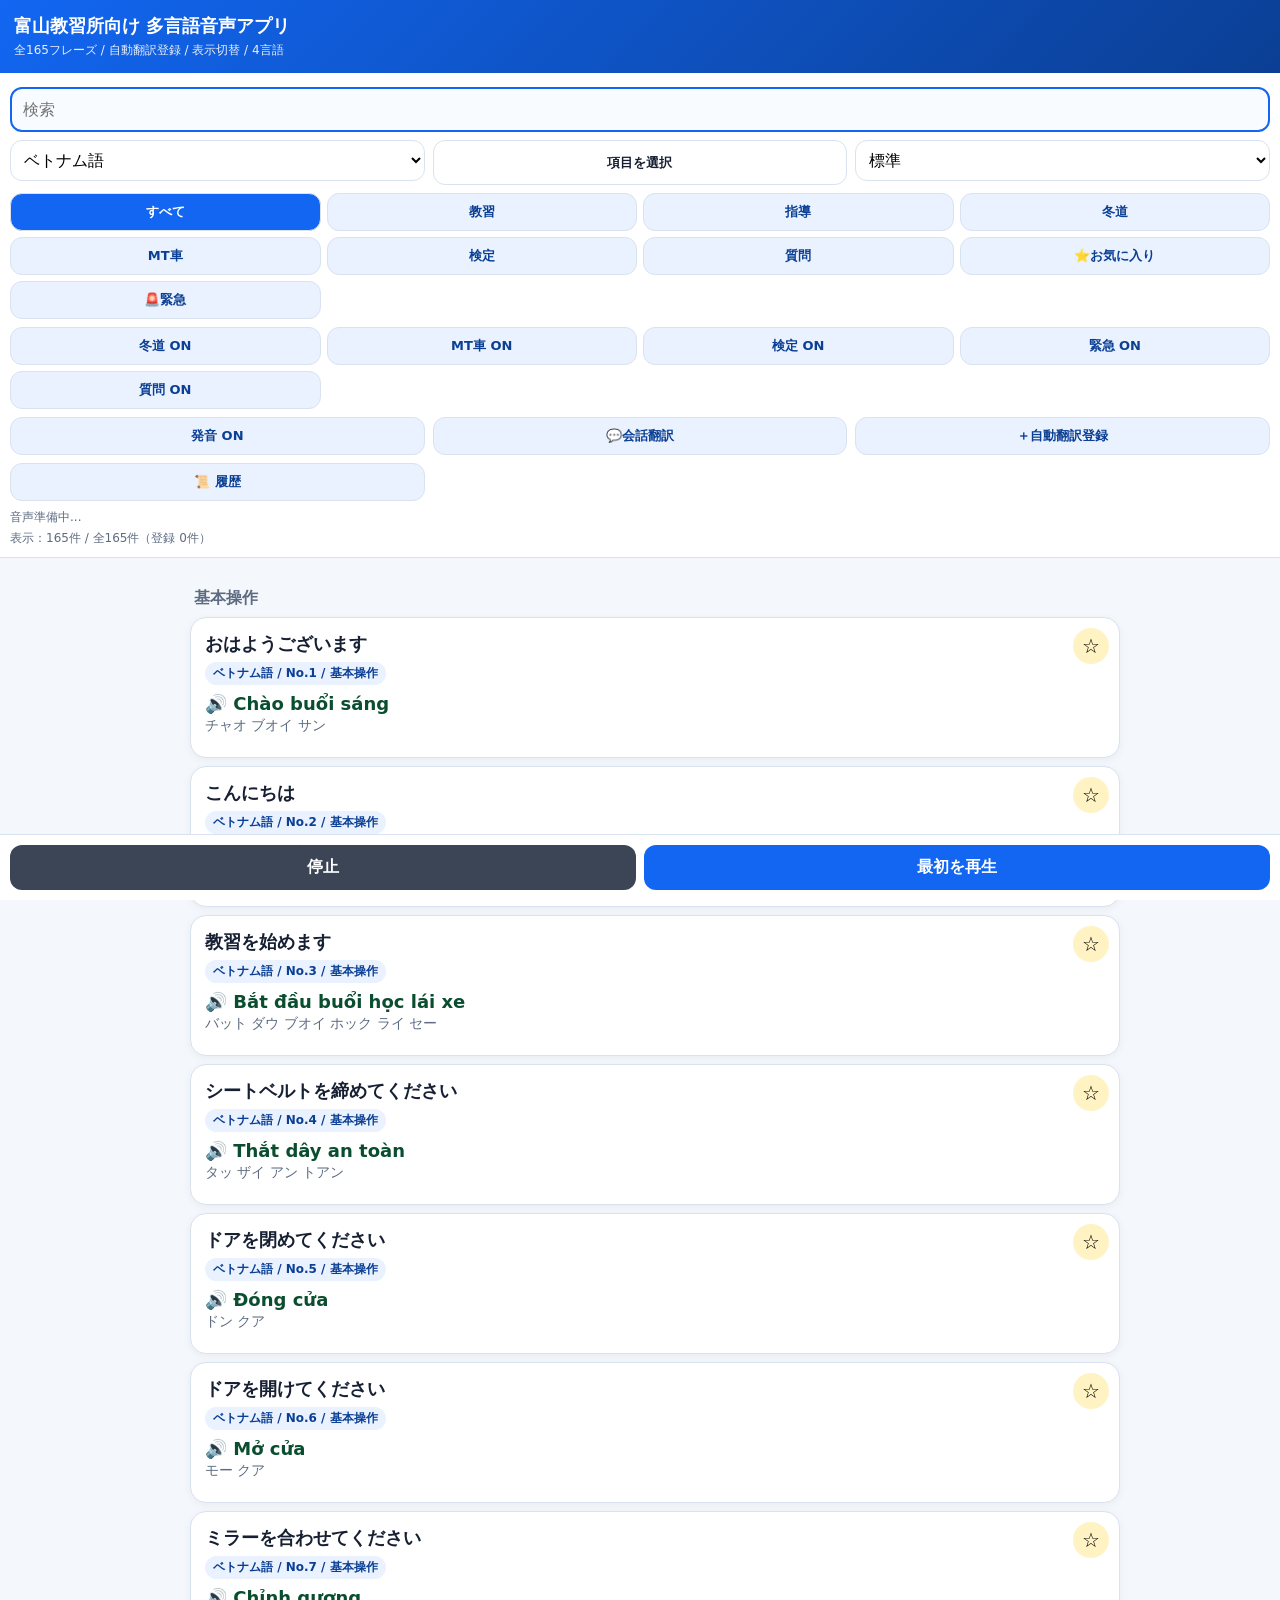
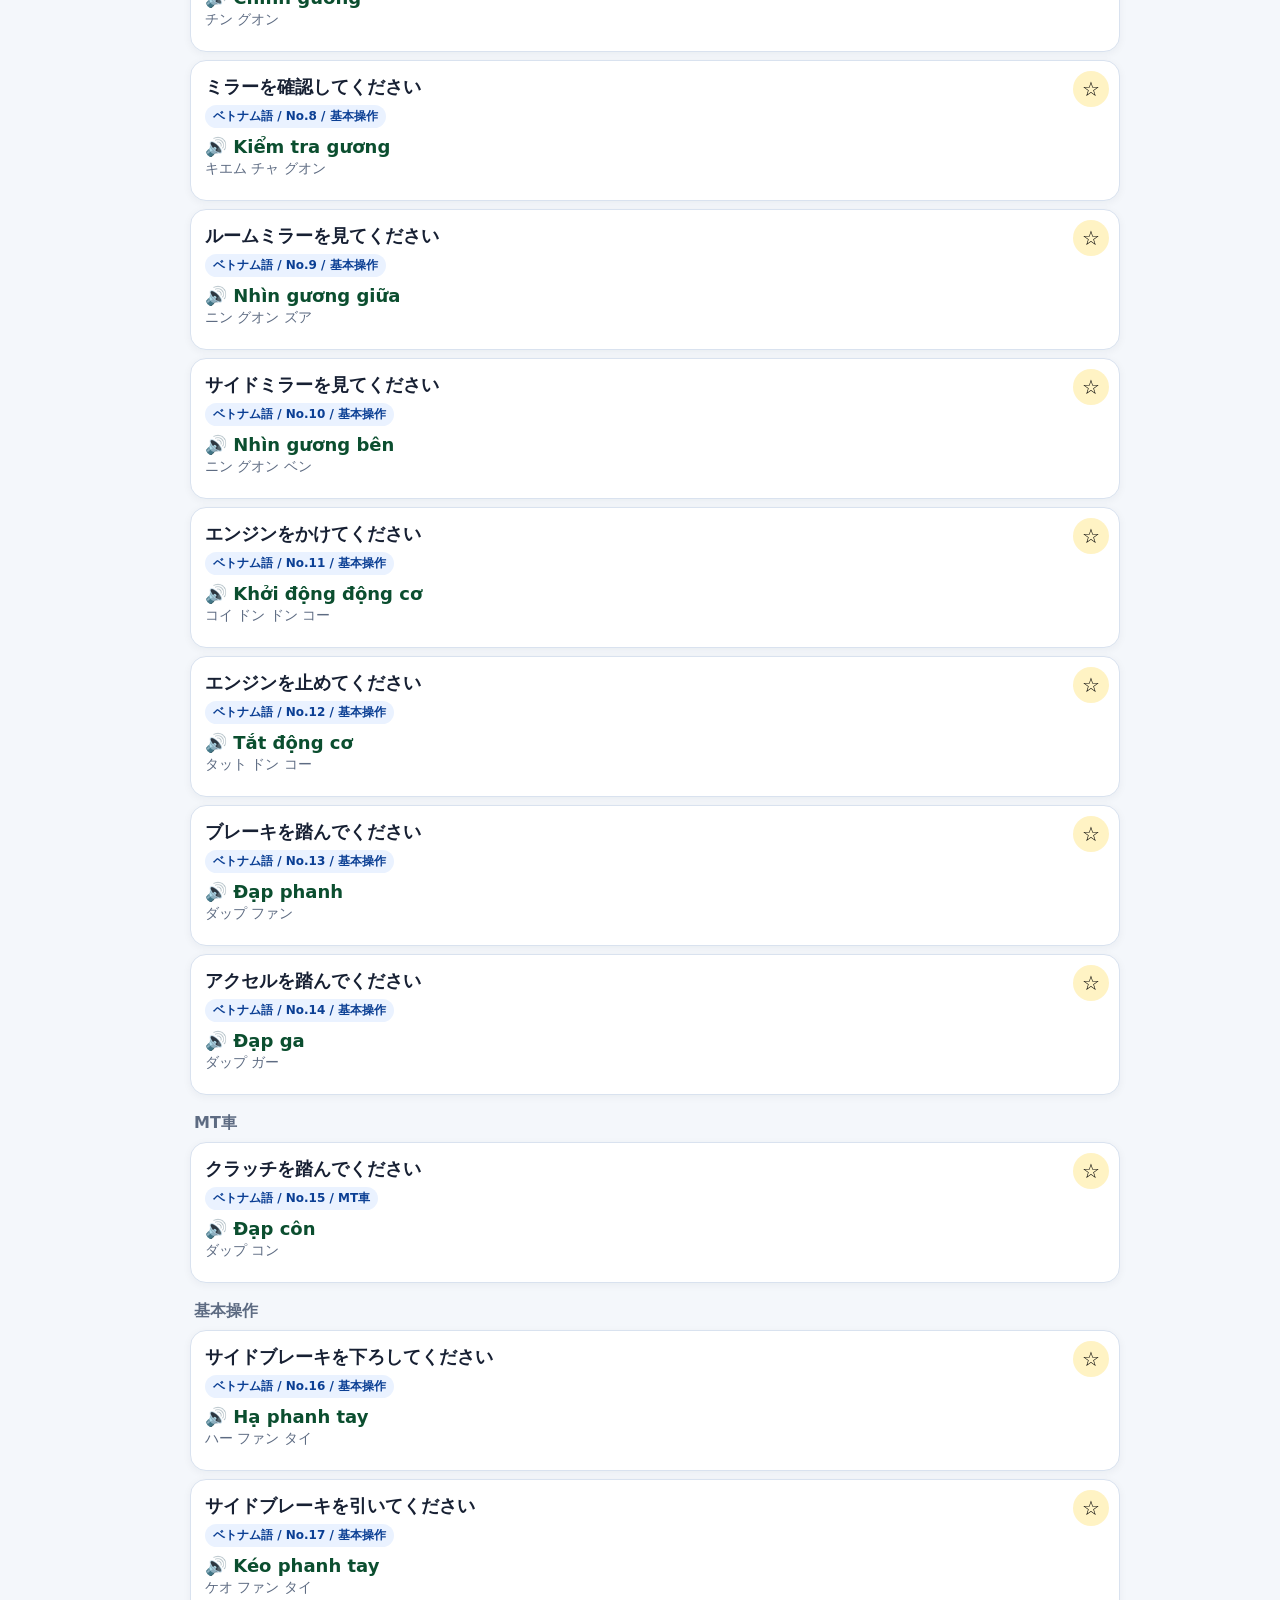
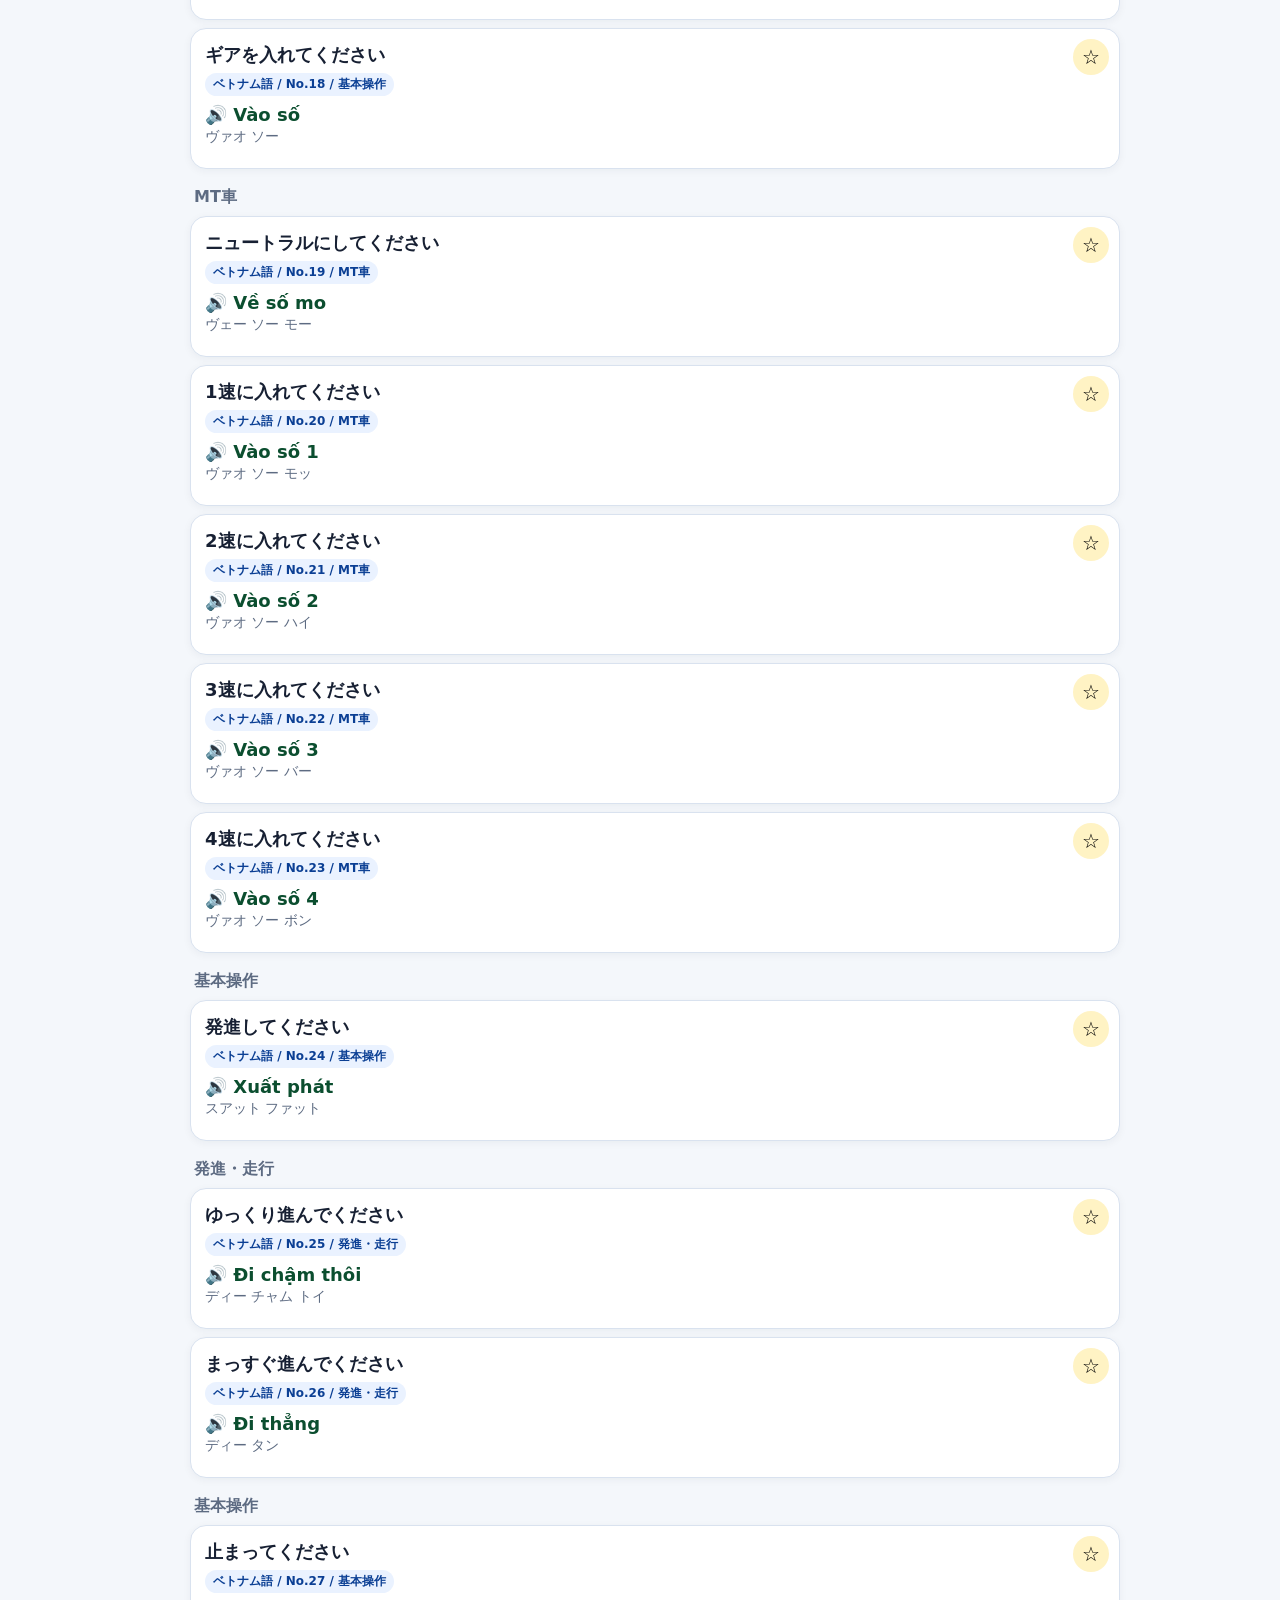
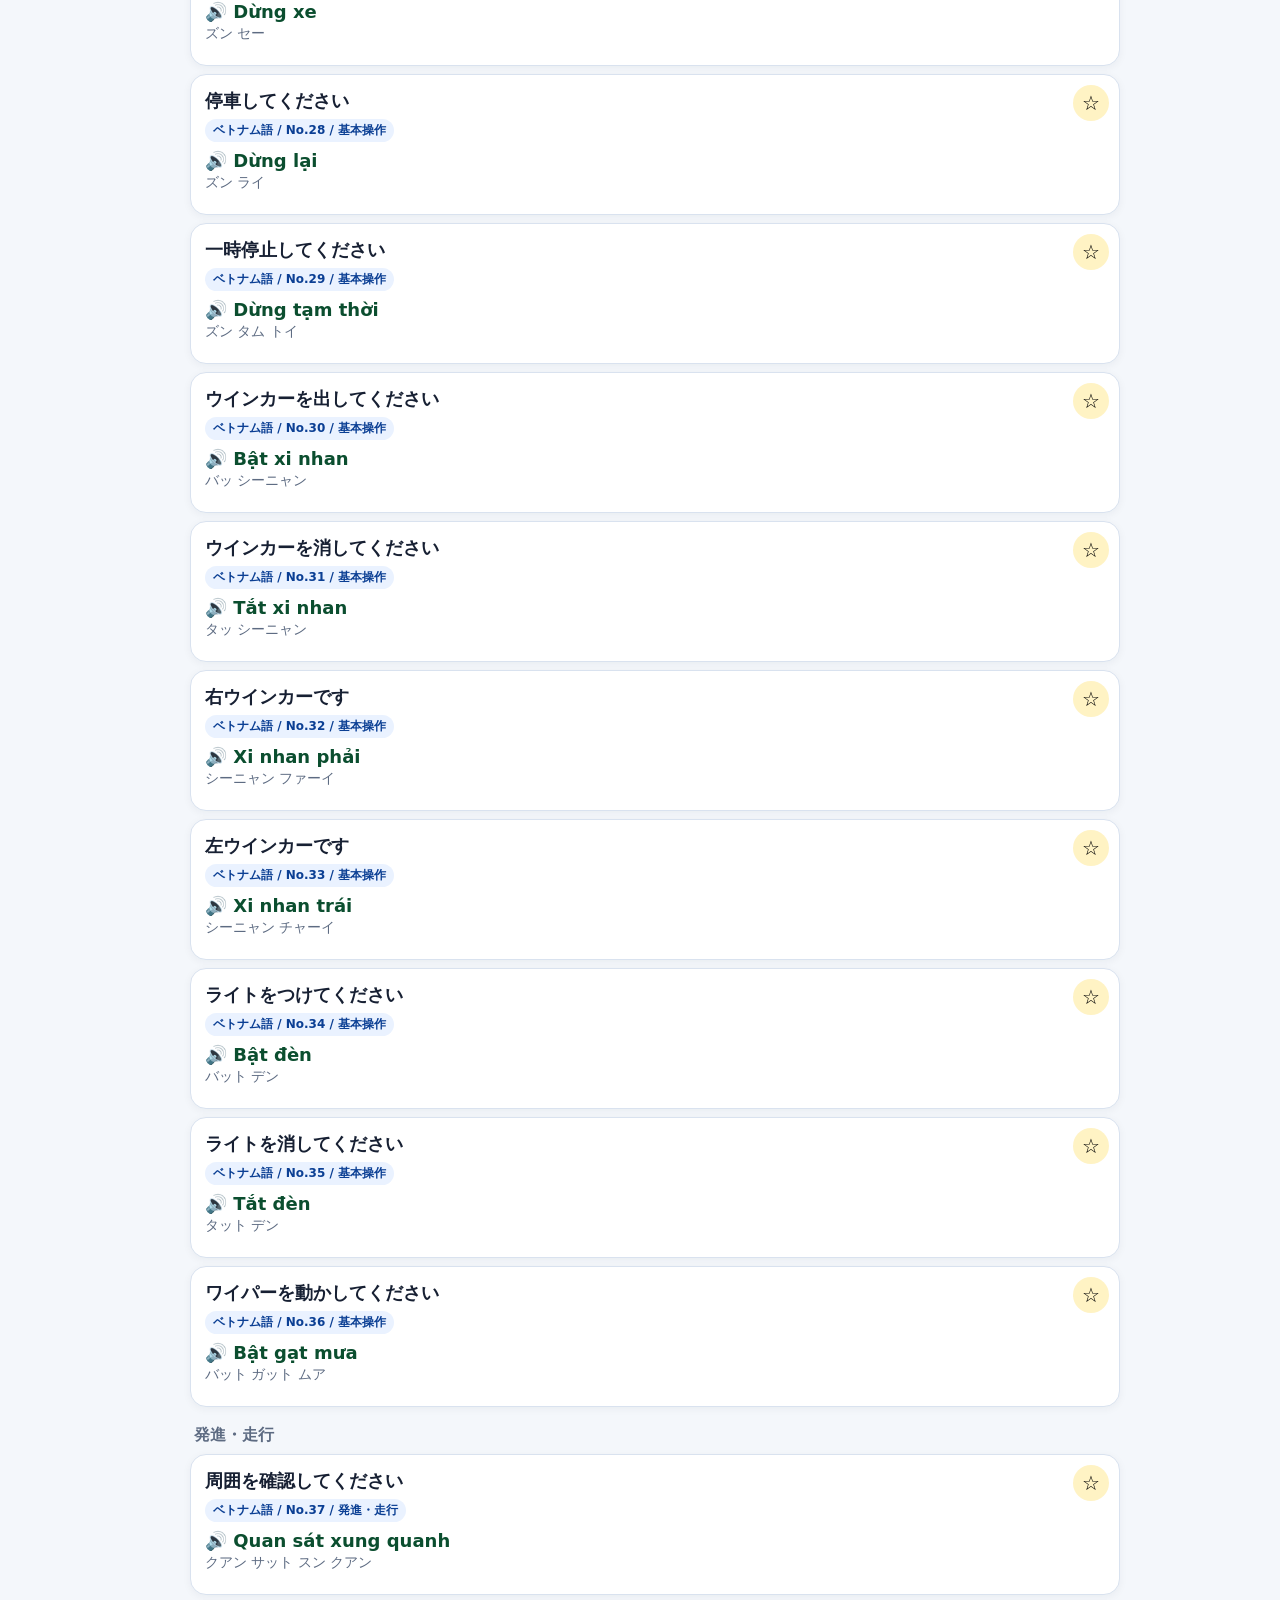
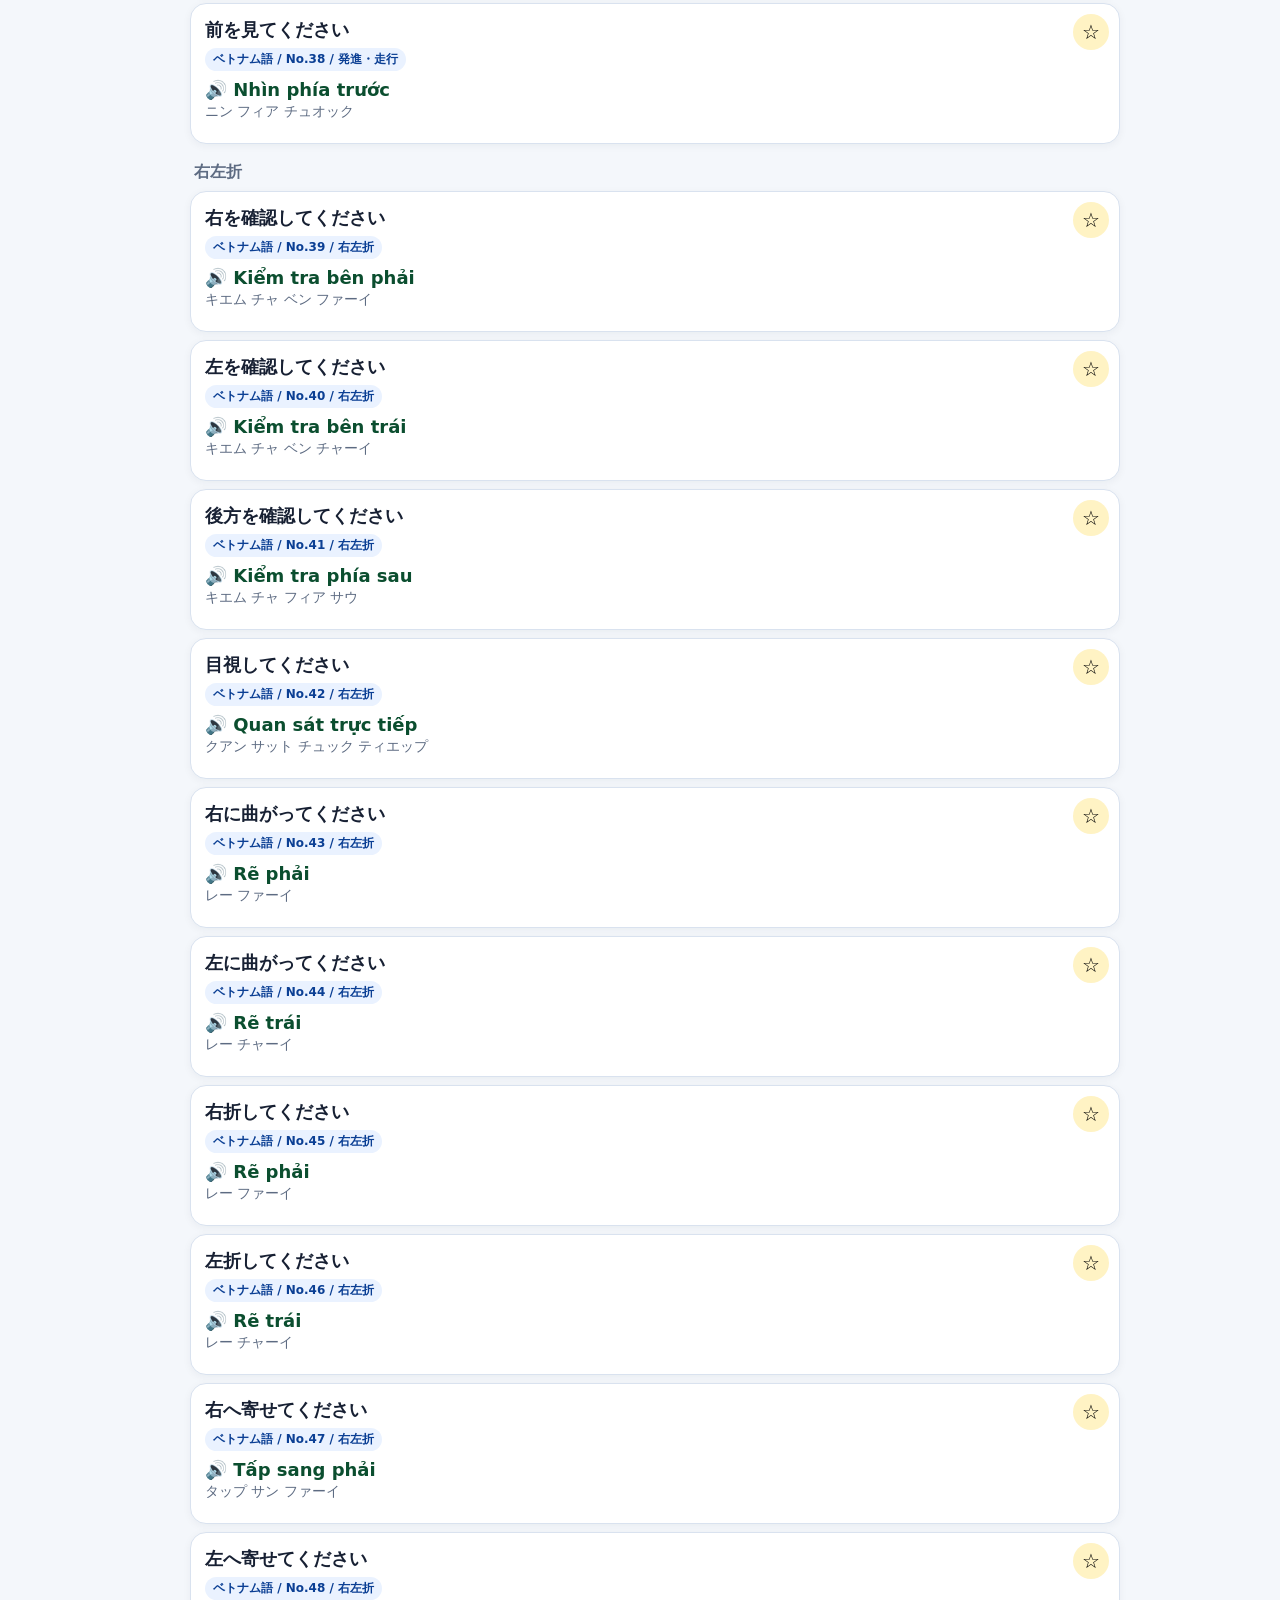
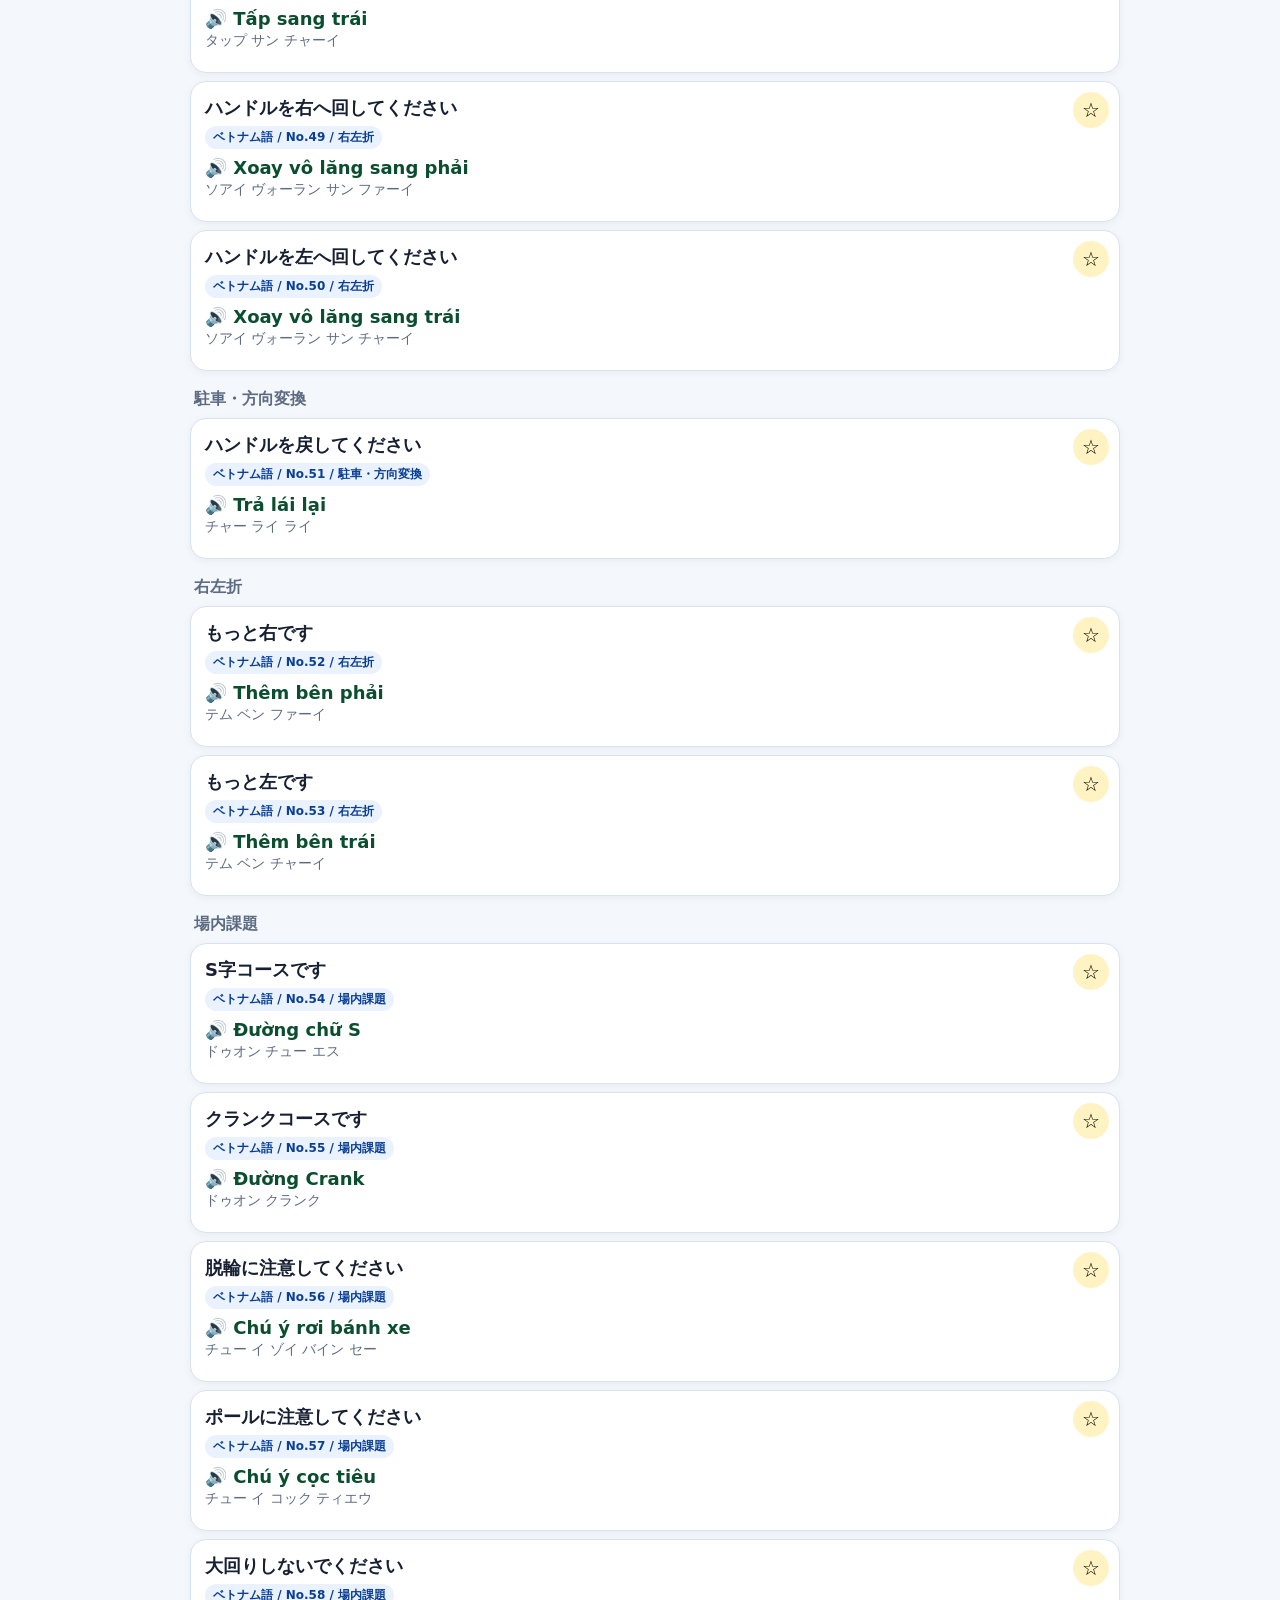
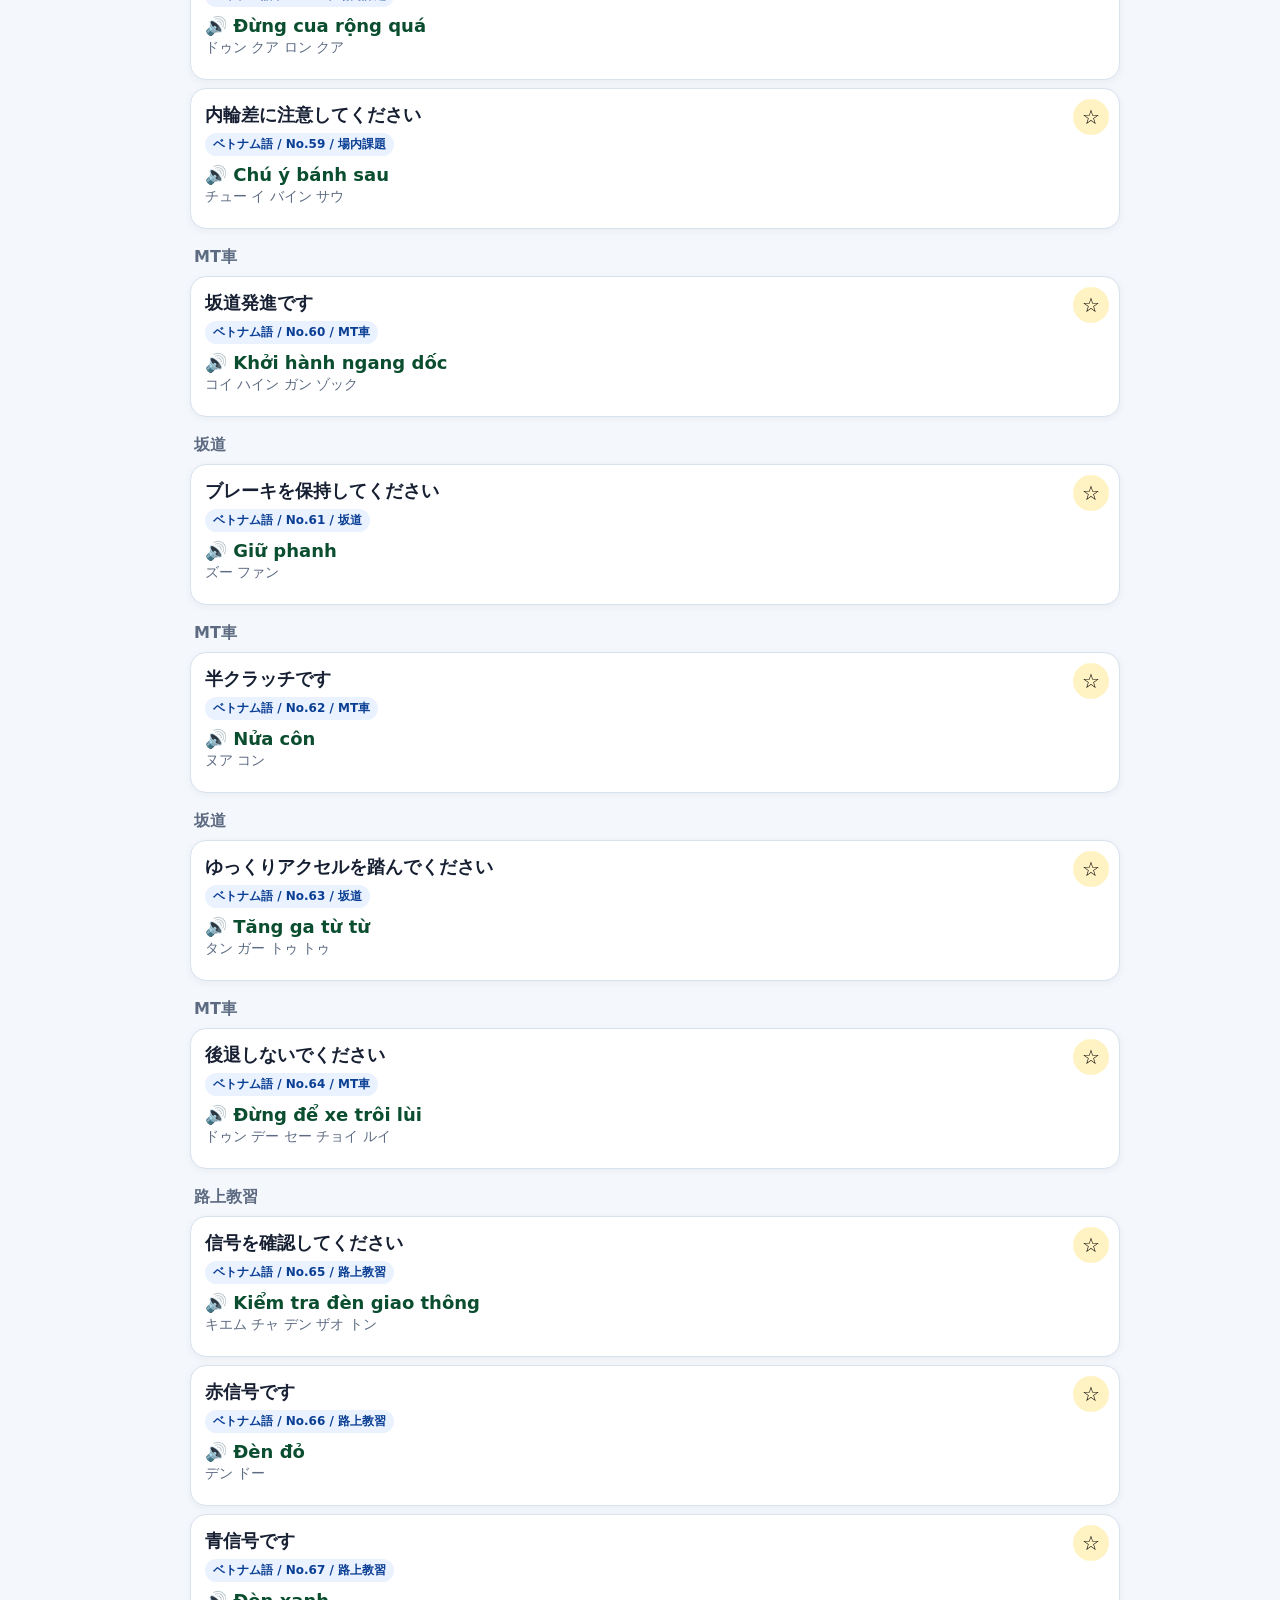
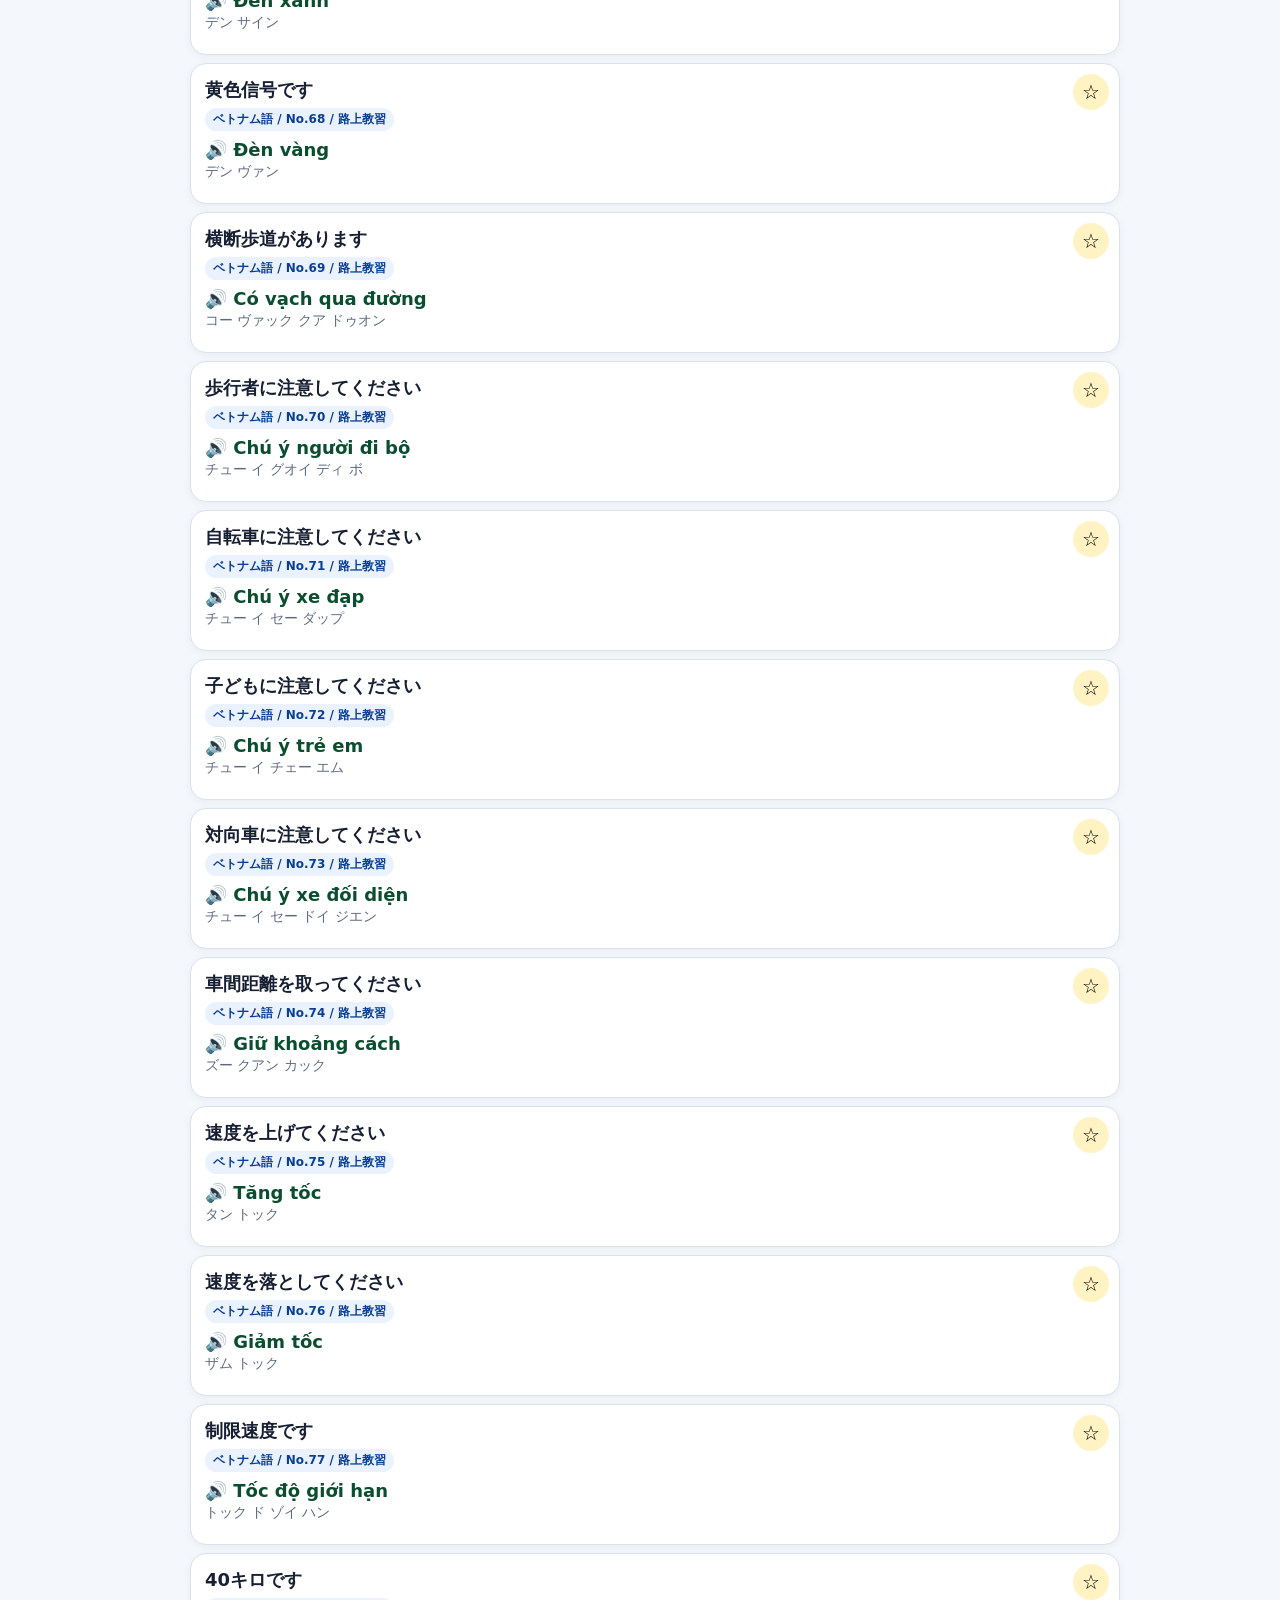
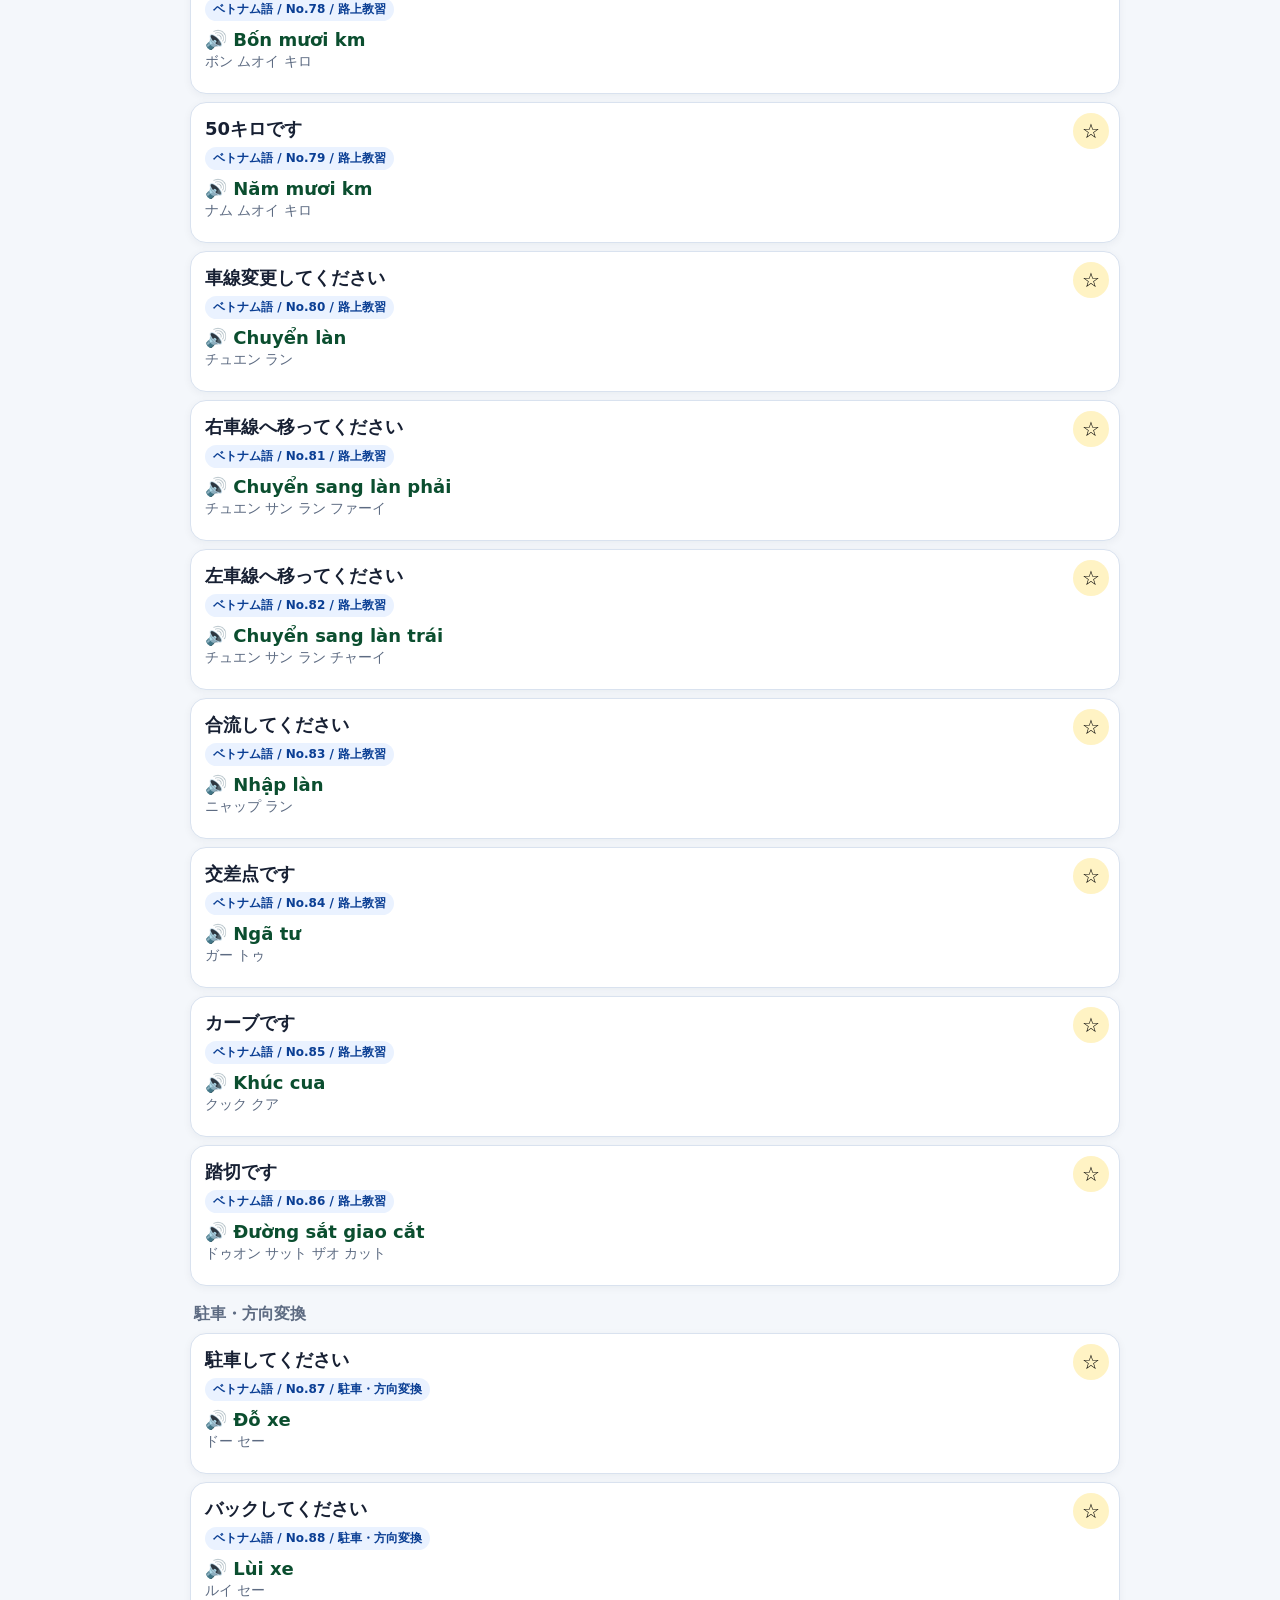
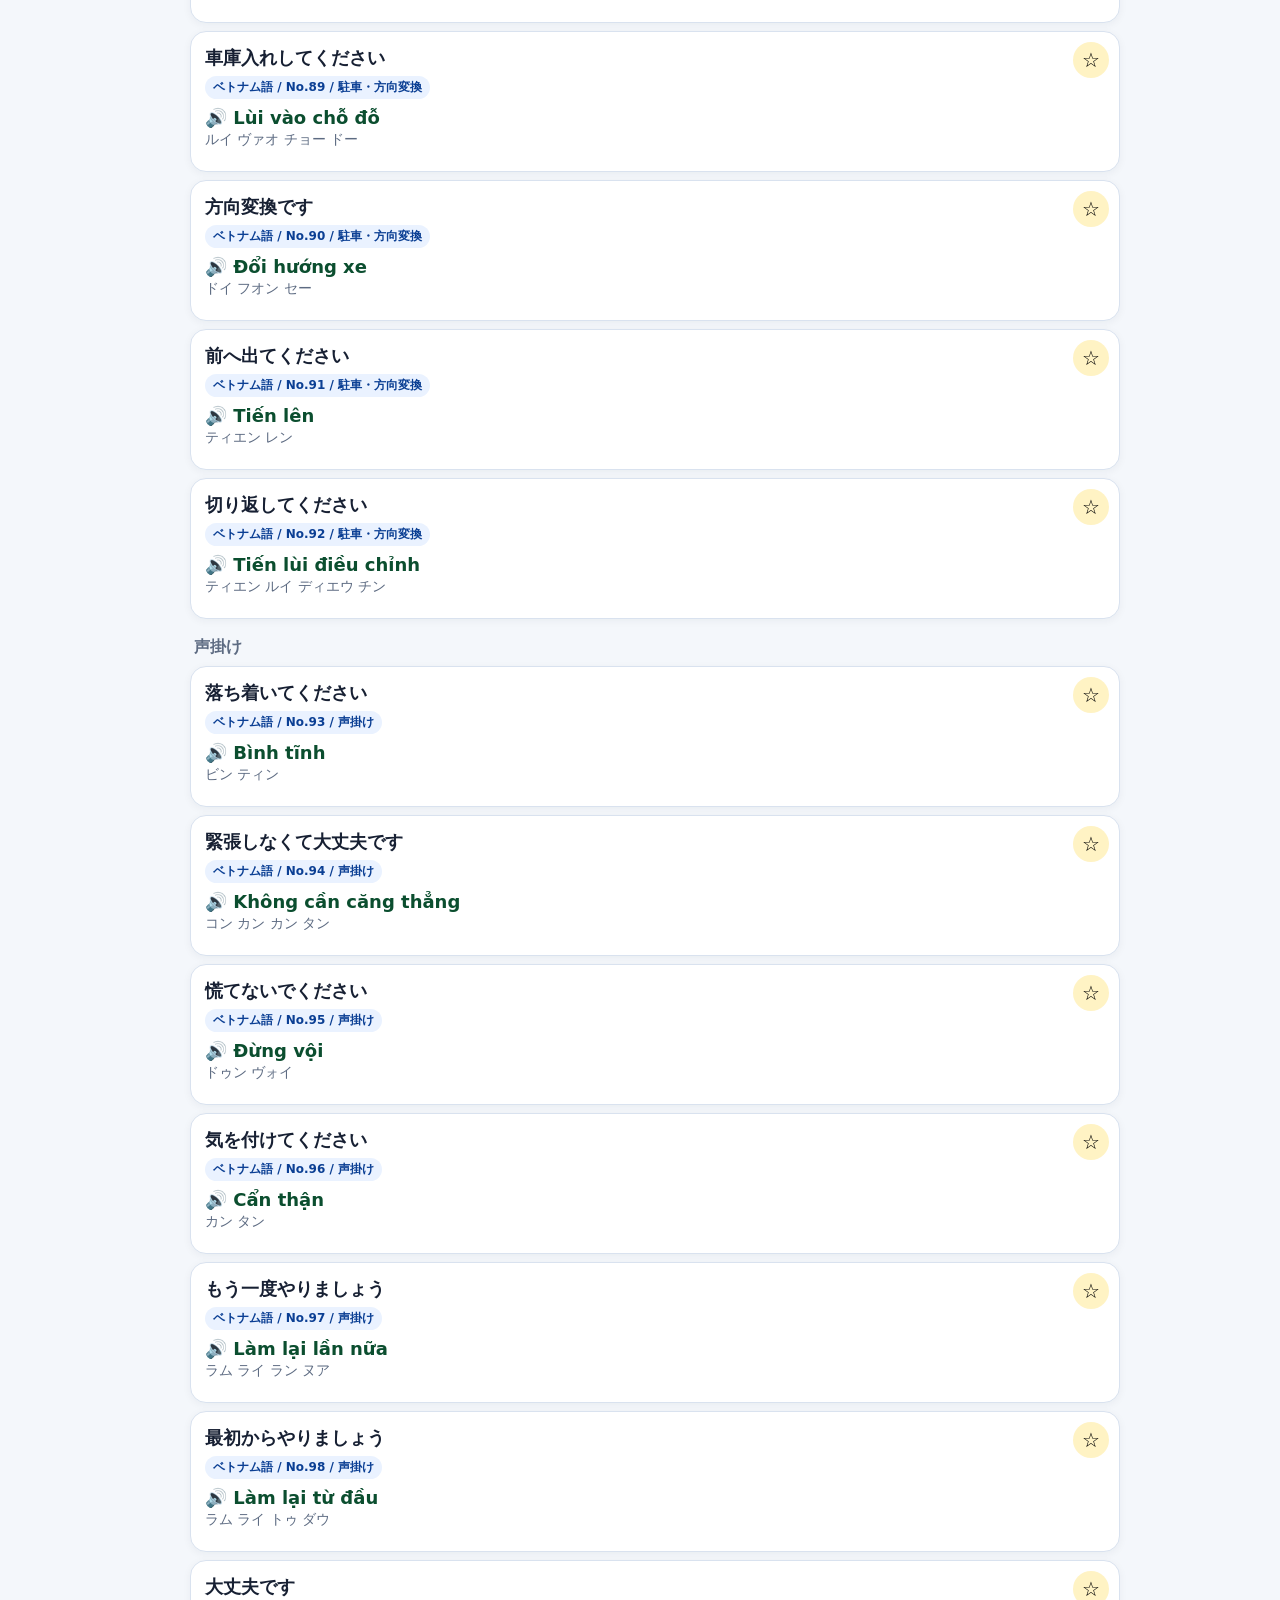
==== commit 8dd6d14e: "Add files via upload" ====
--- a/index.html
+++ b/index.html
@@ -182,6 +182,12 @@
 /* conversation simple mode */
 .convActions{display:grid;grid-template-columns:1fr 1fr;gap:8px;margin-top:8px}
 .convModal textarea{min-height:110px}
+
+/* translate-and-play / history replay patch */
+button:disabled{opacity:.65;filter:grayscale(.15)}
+.histReplayBtn{border:0;border-radius:10px;background:#1266f1;color:white;padding:8px 10px;font-weight:900;margin-top:6px}
+.histText{cursor:pointer}
+
 </style>
 <link rel="manifest" href="./manifest.json">
 <meta name="theme-color" content="#1266f1">
@@ -199,7 +205,7 @@
     <button class="formbtn" onclick="clearMultiCategories()">解除</button>
   </div>
 </div>
-<select id="rate"><option value="0.75">ゆっくり</option><option value="0.9" selected>標準</option><option value="1.05">少し速い</option></select></div><div class="modes"><button data-mode="すべて" class="active">すべて</button><button data-mode="教習">教習</button><button data-mode="指導">指導</button><button data-mode="冬道">冬道</button><button data-mode="MT車">MT車</button><button data-mode="検定">検定</button><button data-mode="質問">質問</button><button data-mode="お気に入り">⭐お気に入り</button><button data-mode="緊急" class="danger">🚨緊急</button></div><div class="filters"><button data-filter="冬道">冬道 ON</button><button data-filter="MT車">MT車 ON</button><button data-filter="検定">検定 ON</button><button data-filter="緊急">緊急 ON</button><button data-filter="質問">質問 ON</button></div><div class="tools"><button id="rubyToggleBtn" class="toolbtn rubyToggleBtn" onclick="toggleRubyDisplay()">発音 ON</button><button class="toolbtn" onclick="openConversationModal()">💬会話</button><button class="toolbtn" onclick="toggleAdd()">＋自動翻訳登録</button><button class="toolbtn adminOnly" onclick="toggleBackup()">💾バックアップ</button><button class="toolbtn adminOnly" onclick="toggleHiddenPanel()">👁非表示管理</button><button class="adminExit adminOnly" onclick="disableAdminMode()">編集終了</button><button class="toolbtn" onclick="toggleHistory()">📜 履歴</button></div><div id="status" class="status">音声準備中...</div><div id="count" class="count"></div>
+<select id="rate"><option value="0.75">ゆっくり</option><option value="0.9" selected>標準</option><option value="1.05">少し速い</option></select></div><div class="modes"><button data-mode="すべて" class="active">すべて</button><button data-mode="教習">教習</button><button data-mode="指導">指導</button><button data-mode="冬道">冬道</button><button data-mode="MT車">MT車</button><button data-mode="検定">検定</button><button data-mode="質問">質問</button><button data-mode="お気に入り">⭐お気に入り</button><button data-mode="緊急" class="danger">🚨緊急</button></div><div class="filters"><button data-filter="冬道">冬道 ON</button><button data-filter="MT車">MT車 ON</button><button data-filter="検定">検定 ON</button><button data-filter="緊急">緊急 ON</button><button data-filter="質問">質問 ON</button></div><div class="tools"><button id="rubyToggleBtn" class="toolbtn rubyToggleBtn" onclick="toggleRubyDisplay()">発音 ON</button><button class="toolbtn" onclick="openConversationModal()">💬会話翻訳</button><button class="toolbtn" onclick="toggleAdd()">＋自動翻訳登録</button><button class="toolbtn adminOnly" onclick="toggleBackup()">💾バックアップ</button><button class="toolbtn adminOnly" onclick="toggleHiddenPanel()">👁非表示管理</button><button class="adminExit adminOnly" onclick="disableAdminMode()">編集終了</button><button class="toolbtn" onclick="toggleHistory()">📜 履歴</button></div><div id="status" class="status">音声準備中...</div><div id="count" class="count"></div>
 <div id="addPanel" class="panel">
 <b>新規フレーズ登録・自動翻訳</b>
 <p class="small">日本語だけ入力して「4言語へ自動翻訳」を押してください。翻訳結果を確認・修正してから登録できます。</p>
@@ -1630,17 +1636,164 @@
     </select>
     <textarea id="convJp" placeholder="教習生に伝えたい日本語を入力してください（キーボードのマイク入力も使えます）"></textarea>
     <div class="convActions">
-      <button class="formbtn primary" onclick="translateConversation()">翻訳する</button>
+      <button class="formbtn primary" onclick="translateConversation()">翻訳して再生</button>
       
       <button class="formbtn" onclick="clearConversation()">クリア</button>
     </div>
     <div id="convResult" class="convResult">翻訳結果がここに表示されます。</div>
     <div class="convActions">
-      <button class="formbtn primary" onclick="speakConversationResult()">音声再生</button>
+      <button class="formbtn primary" onclick="speakConversationResult()">もう一度再生</button>
       <button class="formbtn" onclick="closeConversationModal()">閉じる</button>
     </div>
     <div class="convSmall">※自動翻訳はインターネット接続が必要です。翻訳結果はフレーズ登録されません。</div>
   </div>
 </div>
 
+
+<script>
+/* translate-and-play + history voice replay patch */
+function convLangLabel(l){
+  try{return LANGS[l] ? LANGS[l].label : '翻訳';}catch(_){return '翻訳';}
+}
+
+function pickVoiceForLangCode(code){
+  try{
+    const list = speechSynthesis.getVoices ? speechSynthesis.getVoices() : [];
+    const exact = list.find(v => (v.lang||'').toLowerCase() === String(code||'').toLowerCase());
+    if(exact)return exact;
+    const prefix = String(code||'').split('-')[0].toLowerCase();
+    return list.find(v => (v.lang||'').toLowerCase().startsWith(prefix)) || null;
+  }catch(_){
+    return null;
+  }
+}
+
+function speakWithLang(text, jp, langKey){
+  if(!text)return;
+  if(!('speechSynthesis' in window))return;
+  speechSynthesis.cancel();
+  const cfg = (typeof LANGS !== 'undefined' && LANGS[langKey]) ? LANGS[langKey] : LANGS.vi;
+  const u = new SpeechSynthesisUtterance(text);
+  u.lang = cfg.code;
+  const v = pickVoiceForLangCode(cfg.code);
+  if(v)u.voice = v;
+  try{u.rate = parseFloat(rate.value) || 0.9;}catch(_){u.rate = 0.9;}
+  speechSynthesis.speak(u);
+
+  const item = {
+    jp: jp || '',
+    t: text,
+    label: cfg.label,
+    lang: langKey || 'vi',
+    time: new Date().toLocaleTimeString()
+  };
+  try{
+    history.unshift(item);
+    history = history.slice(0,30);
+    localStorage.setItem('hist_ultimate_auto', JSON.stringify(history));
+  }catch(_){}
+}
+
+async function translateConversation(){
+  const jp = convJp.value.trim();
+  if(!jp)return alert('日本語を入力してください');
+  const l = convLang.value || 'vi';
+  convTranslatedLang = l;
+  convTranslatedText = '';
+  convResult.textContent = 'DeepLで翻訳中...';
+
+  const btns = Array.from(document.querySelectorAll('button'));
+  const btn = btns.find(b => b.getAttribute('onclick') === 'translateConversation()');
+  if(btn){
+    btn.disabled = true;
+    btn.textContent = '翻訳中...';
+  }
+
+  try{
+    if(typeof translateOne !== 'function')throw new Error('translateOne not found');
+    const translated = await translateOne(jp, convTargetCode(l));
+    convTranslatedText = translated || jp;
+    convResult.innerHTML = '<div class="badge">'+esc(convLangLabel(l))+'</div><div>'+esc(convTranslatedText)+'</div>' +
+      (l === 'vi' && typeof kataFromRoman === 'function' ? '<div class="ruby">'+esc(kataFromRoman(convTranslatedText,'vi'))+'</div>' : '');
+    if(typeof status !== 'undefined')status.textContent = 'DeepLで会話翻訳し、音声再生しました。';
+    speakWithLang(convTranslatedText, jp, l);
+  }catch(e){
+    convTranslatedText = '';
+    convResult.textContent = '翻訳に失敗しました。Netlify Functions と DeepL APIキーを確認してください。';
+    alert('翻訳に失敗しました。Netlify Functions と DeepL APIキーを確認してください。');
+  }finally{
+    if(btn){
+      btn.disabled = false;
+      btn.textContent = '翻訳して再生';
+    }
+  }
+}
+
+function speakConversationResult(){
+  if(!convTranslatedText)return alert('先に翻訳してください');
+  const jp = convJp.value.trim() || '';
+  const l = convTranslatedLang || convLang.value || 'vi';
+  speakWithLang(convTranslatedText, jp, l);
+}
+
+function historyLangFromLabel(label){
+  if(label === 'ベトナム語')return 'vi';
+  if(label === '英語')return 'en';
+  if(label === '中国語')return 'zh';
+  if(label === 'ポルトガル語')return 'pt';
+  return (typeof lang !== 'undefined' && lang.value) ? lang.value : 'vi';
+}
+
+function speakHistory(indexFromNewest){
+  const items = (history || []).slice().reverse();
+  const item = items[indexFromNewest];
+  if(!item)return;
+
+  // 登録フレーズ以外の会話翻訳履歴も、その履歴の翻訳文をそのまま再生
+  const langKey = item.lang || historyLangFromLabel(item.label);
+  const text = item.t || item.text || '';
+  const jp = item.jp || '';
+  if(text){
+    speakWithLang(text, jp, langKey);
+    return;
+  }
+
+  const p = (typeof findPhraseFromHistoryItem === 'function') ? findPhraseFromHistoryItem(item) : null;
+  if(p){
+    const l = (typeof lang !== 'undefined' && lang.value) ? lang.value : 'vi';
+    speak(p[l] || p.vi || p.jp, p.jp);
+    return;
+  }
+
+  alert('再生できる履歴がありません');
+}
+
+function historyText(x){
+  const jp = x.jp ? x.jp + ' → ' : '';
+  return (x.time || '') + ' / ' + (x.label || '') + '　' + jp + (x.t || x.text || '');
+}
+
+function toggleHistory(){
+  const items = (history || []).slice().reverse();
+  if(!items.length){
+    if(typeof openCommonPanel === 'function')openCommonPanel('履歴','<p class="small">履歴はありません。</p>');
+    else {
+      historyPanel.classList.toggle('show');
+      historyPanel.innerHTML = '<b>再生履歴</b><p>履歴はまだありません。</p>';
+    }
+    return;
+  }
+
+  const body = '<div class="historyHint">履歴の「再生」を押すと、登録フレーズ以外の会話翻訳も音声再生できます。</div>' +
+    '<button class="formbtn warn" onclick="clearAllHistoryFromPanel()">履歴をすべて削除</button>' +
+    items.map((x,i)=>`<div class="histRow"><div class="histText" onclick="speakHistory(${i})">🔊 ${esc(historyText(x))}</div><button class="histReplayBtn" onclick="speakHistory(${i})">再生</button><button class="histDeleteBtn" onclick="deleteHistoryItem(${i},event)">削除</button></div>`).join('');
+
+  if(typeof openCommonPanel === 'function')openCommonPanel('履歴', body);
+  else {
+    historyPanel.classList.toggle('show');
+    historyPanel.innerHTML = '<b>再生履歴</b>' + body;
+  }
+}
+</script>
+
 </body></html>
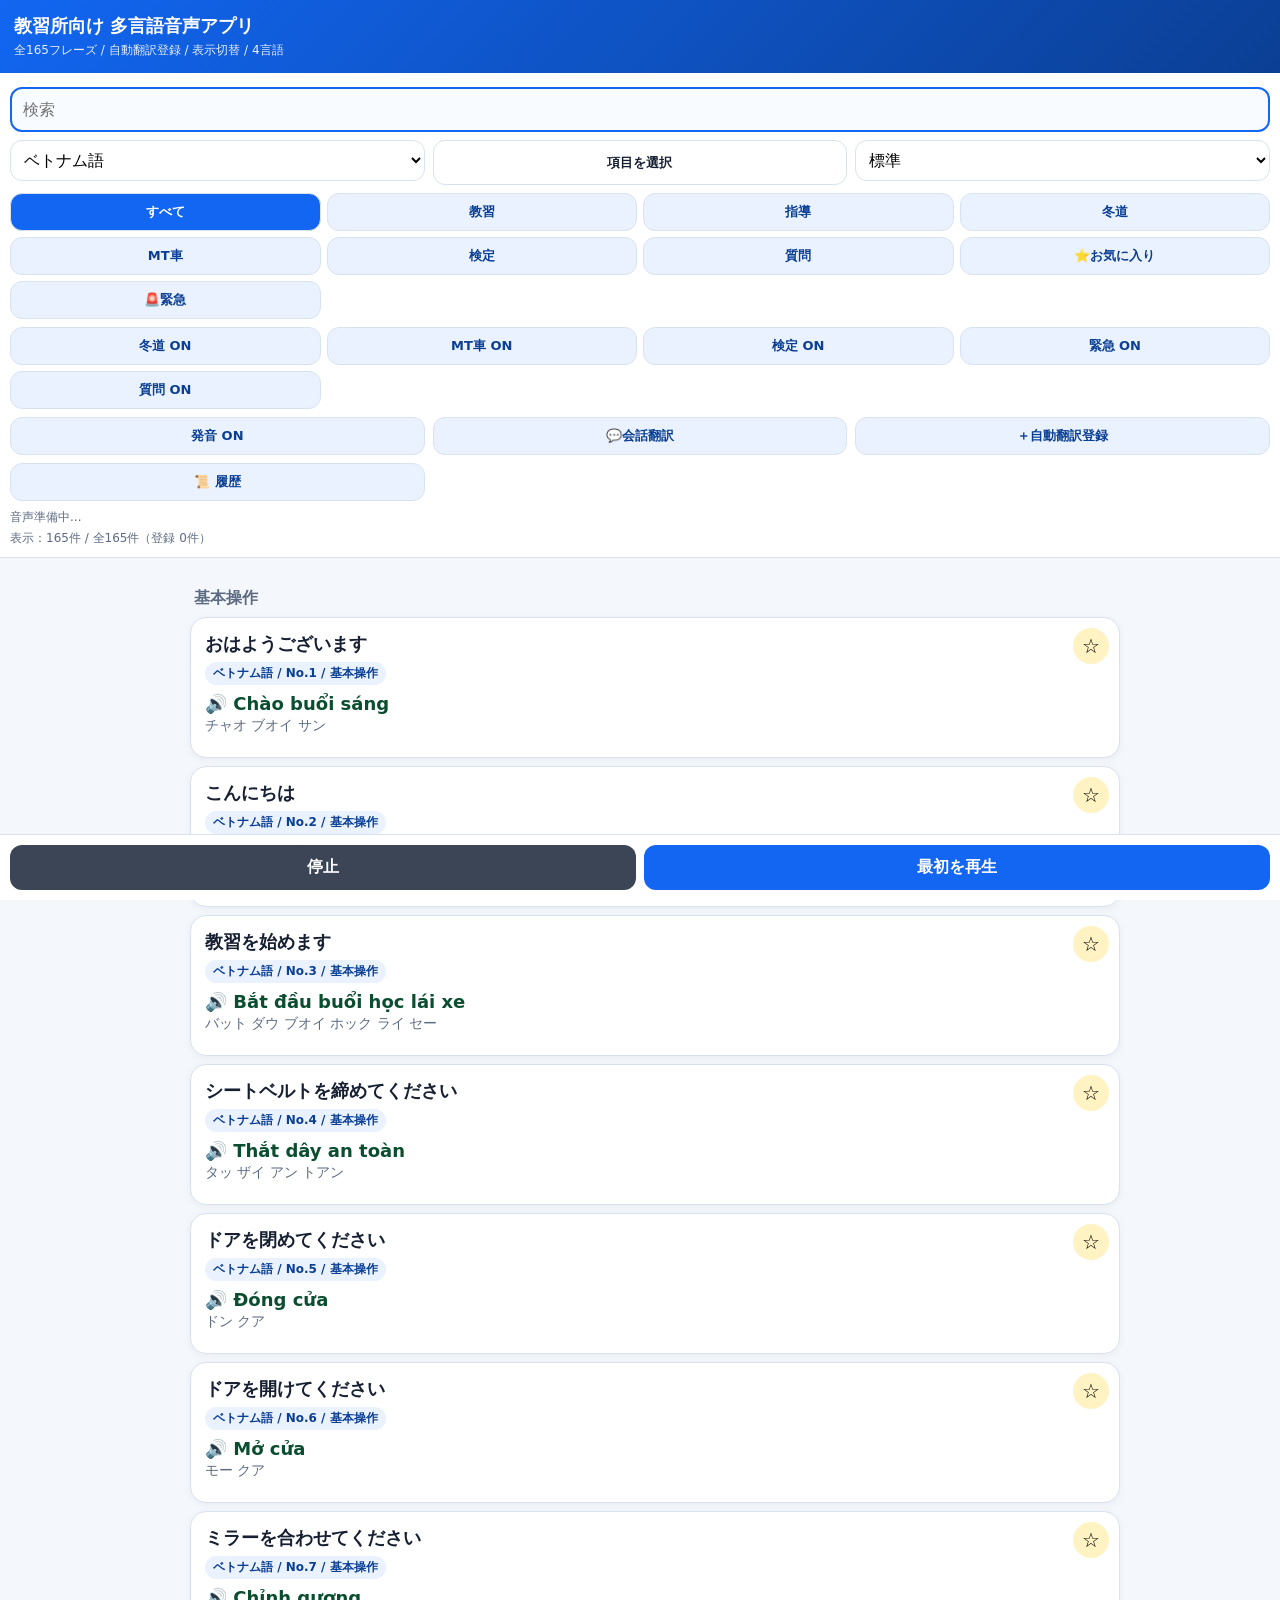
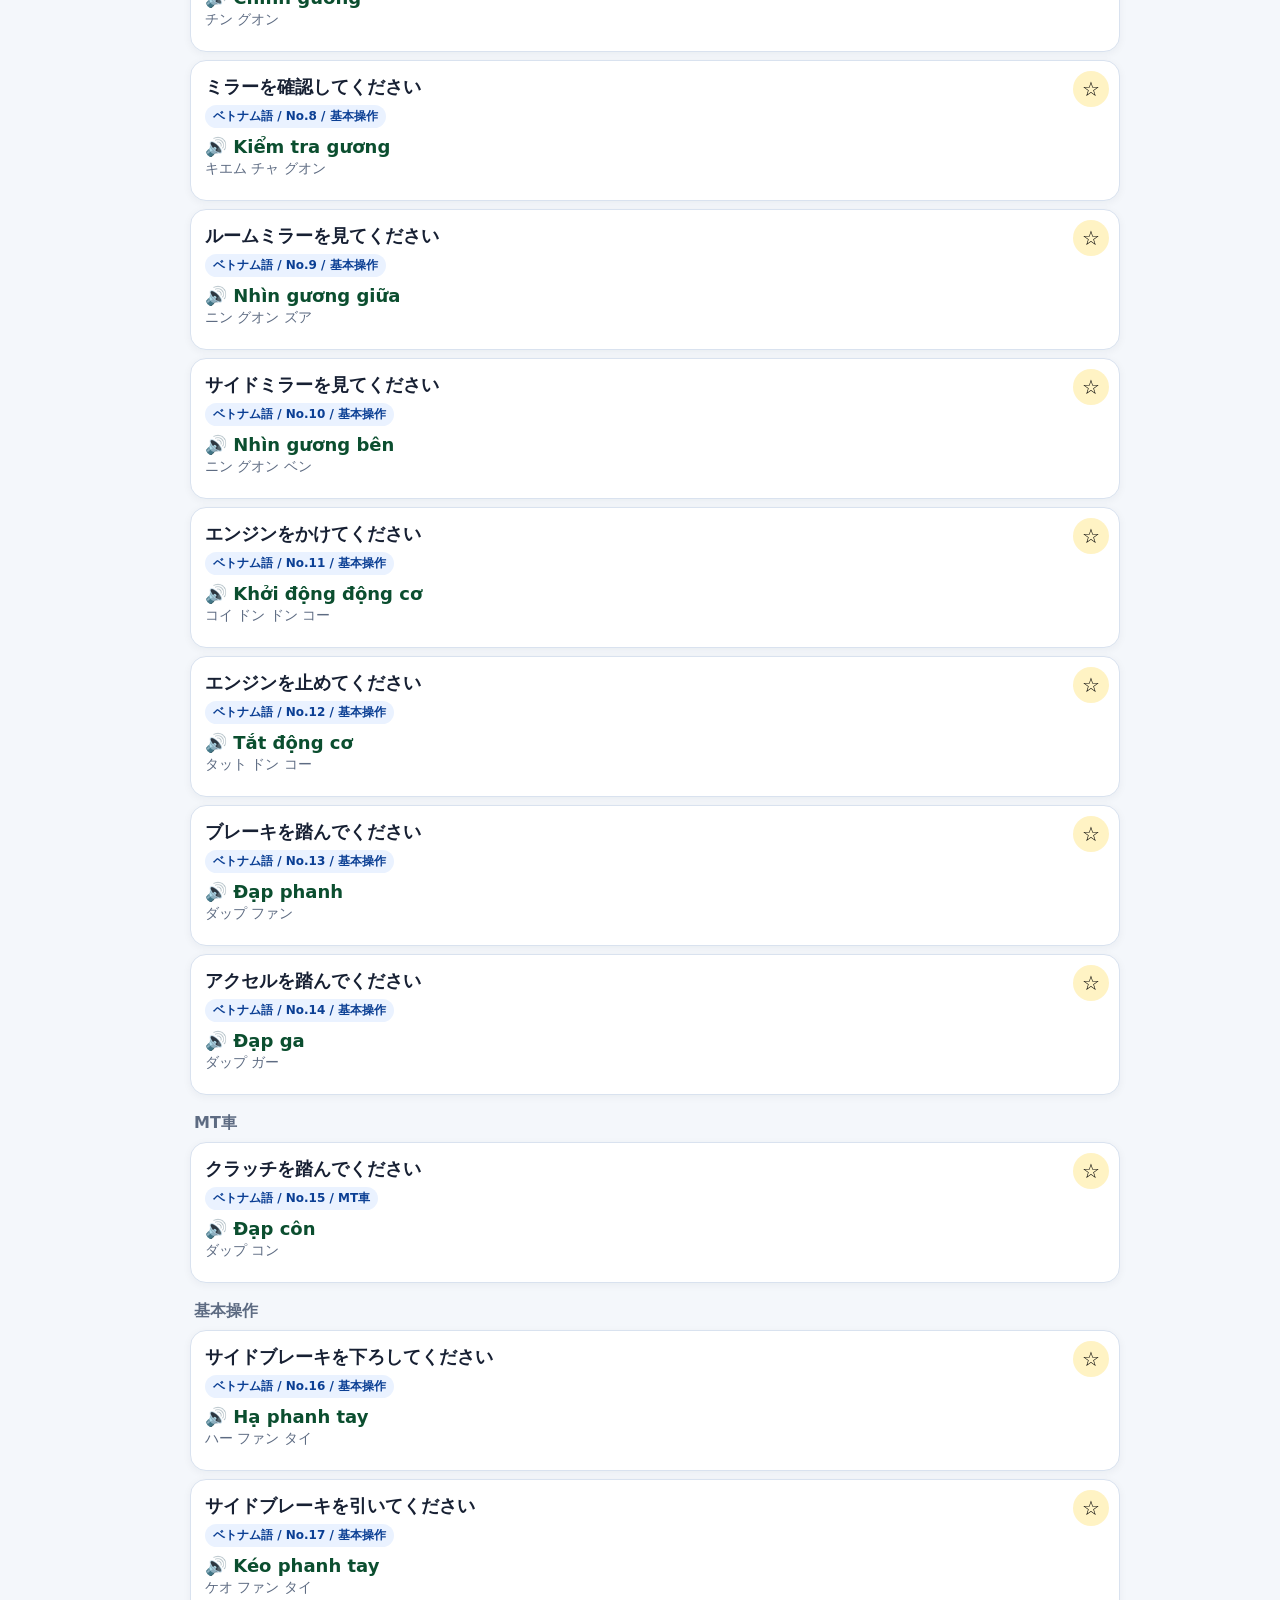
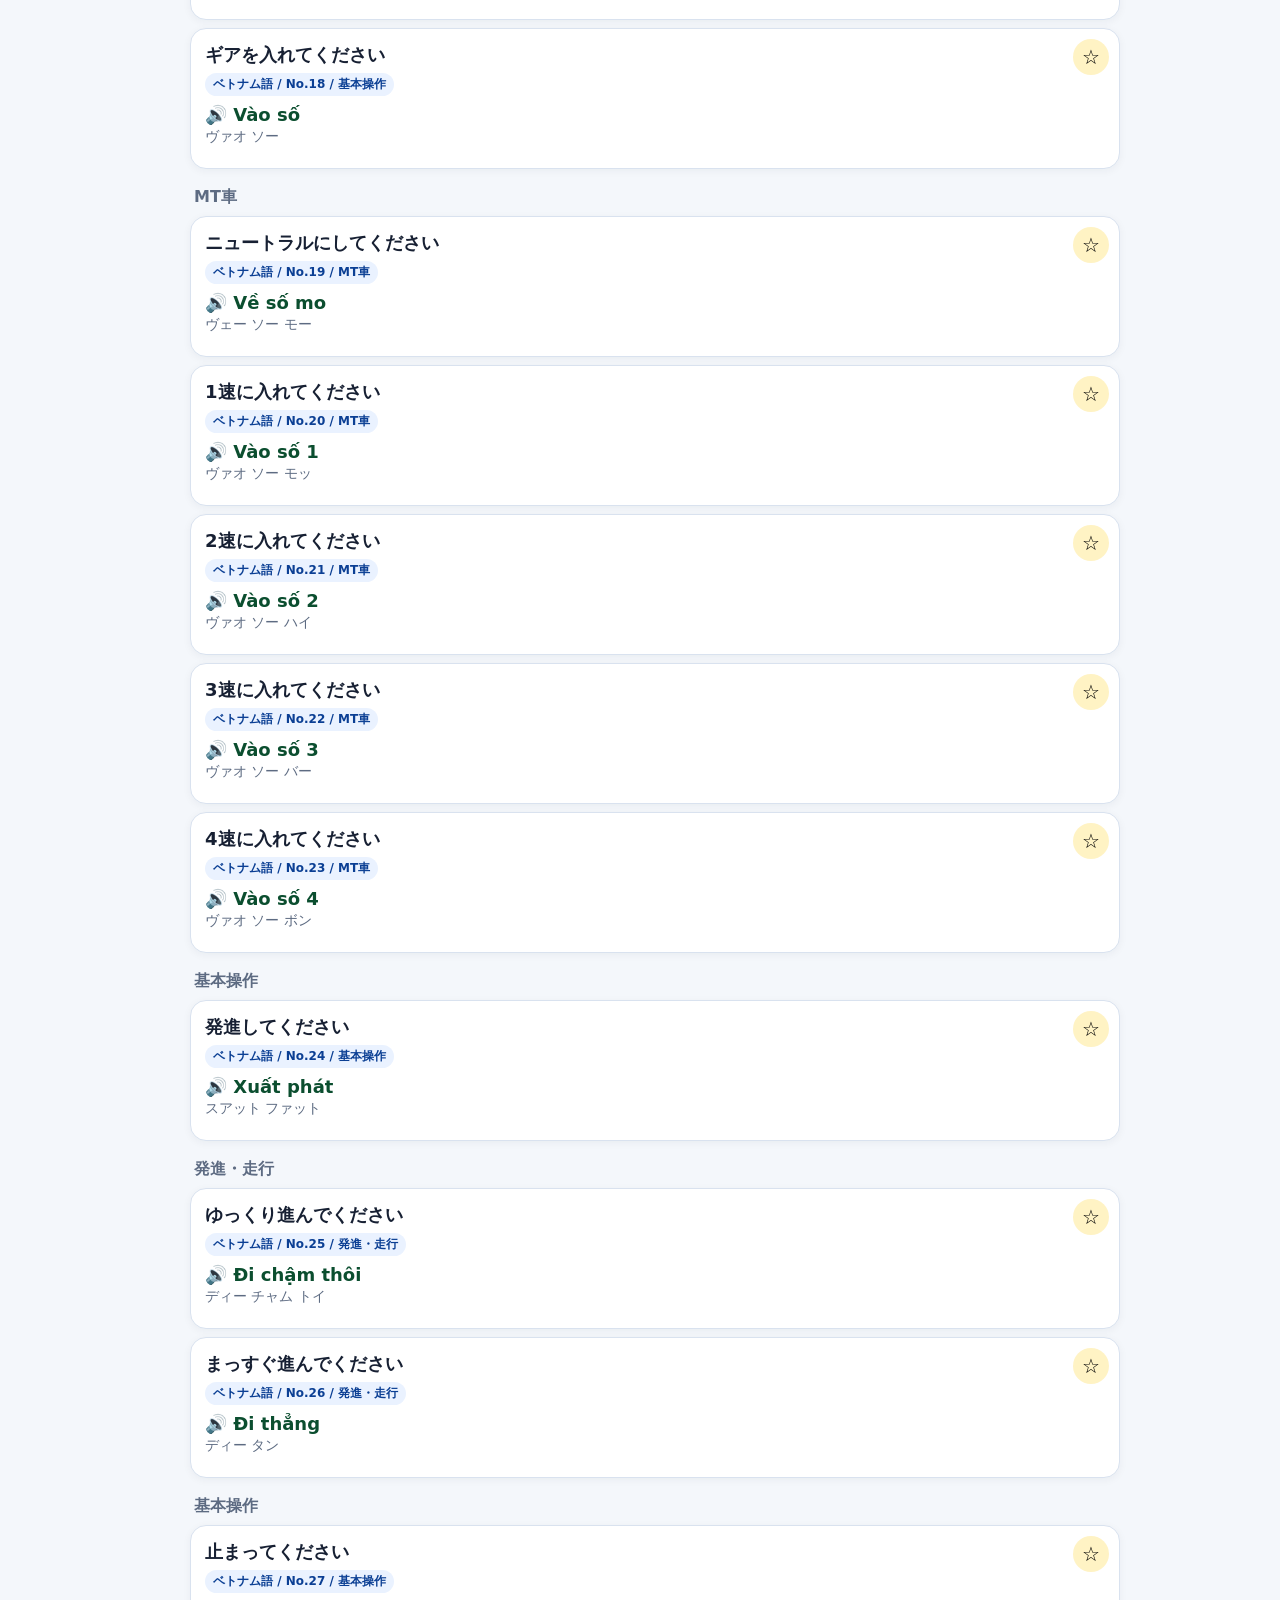
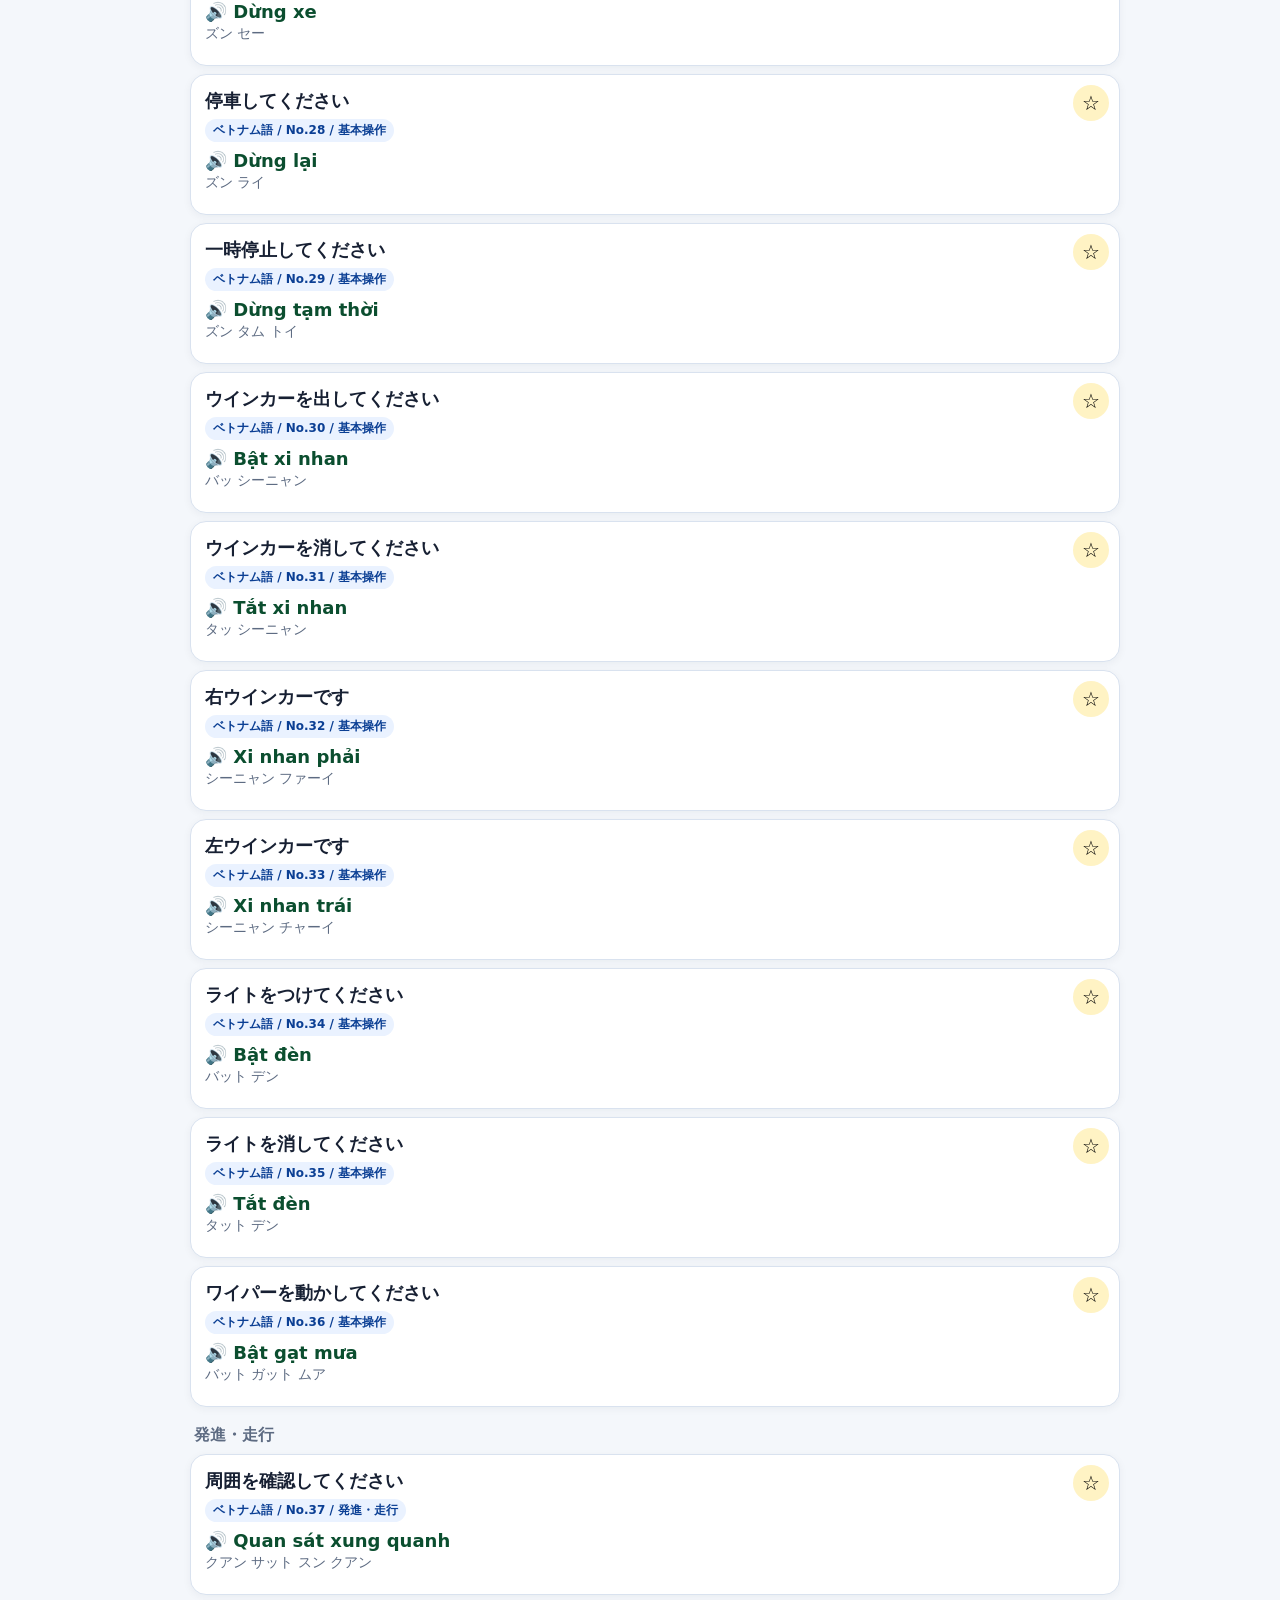
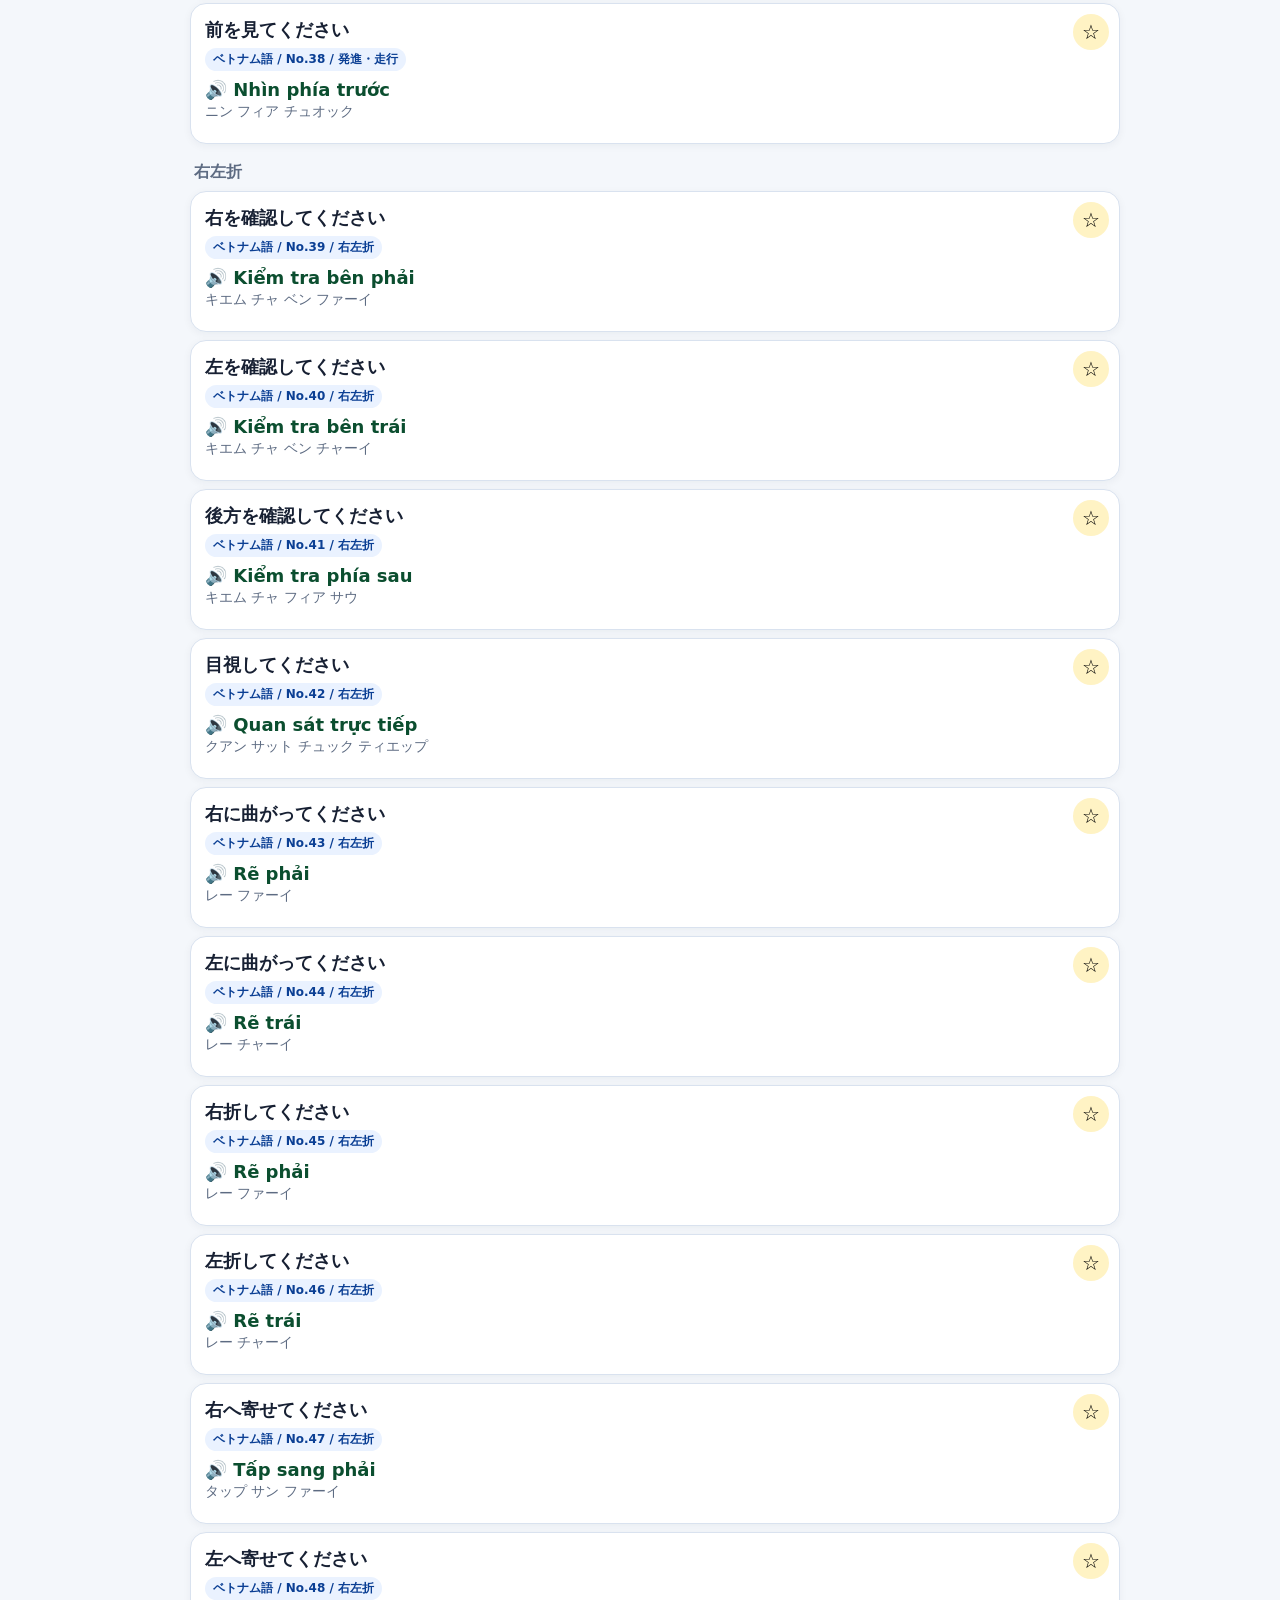
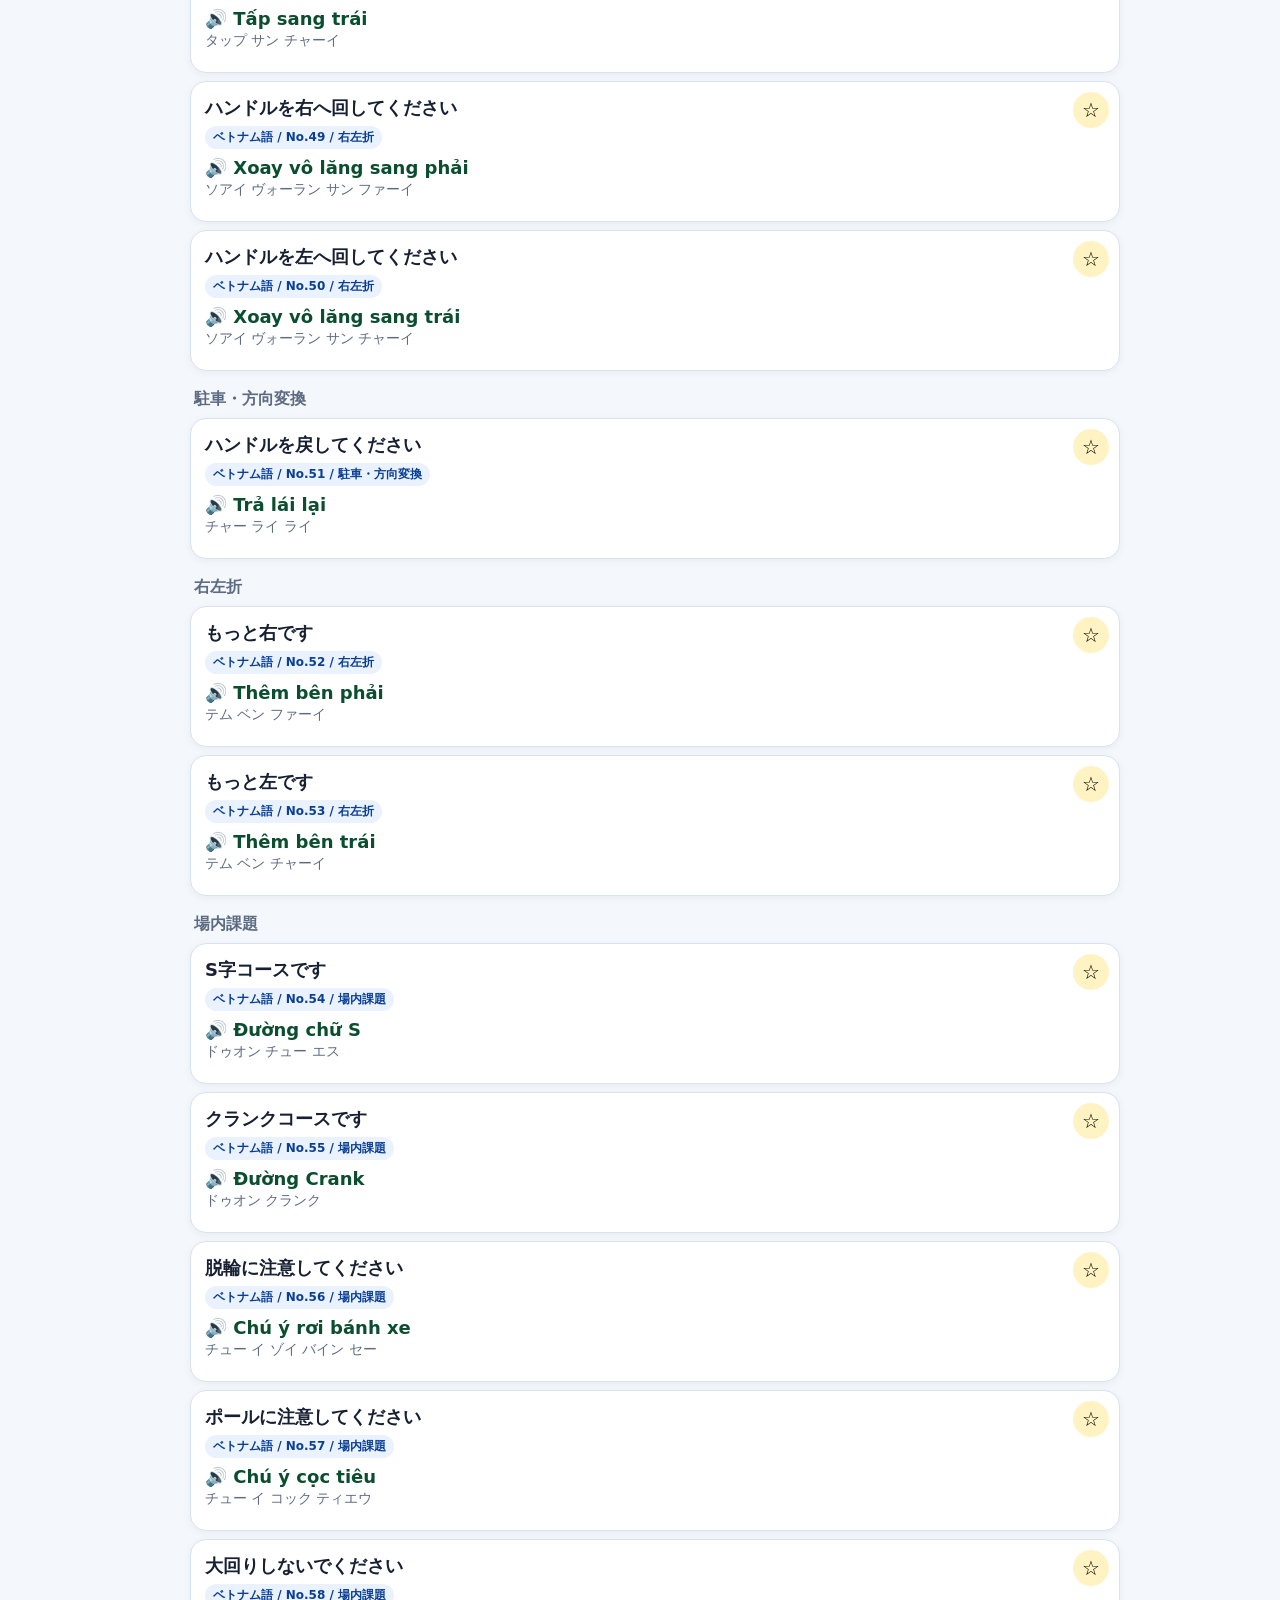
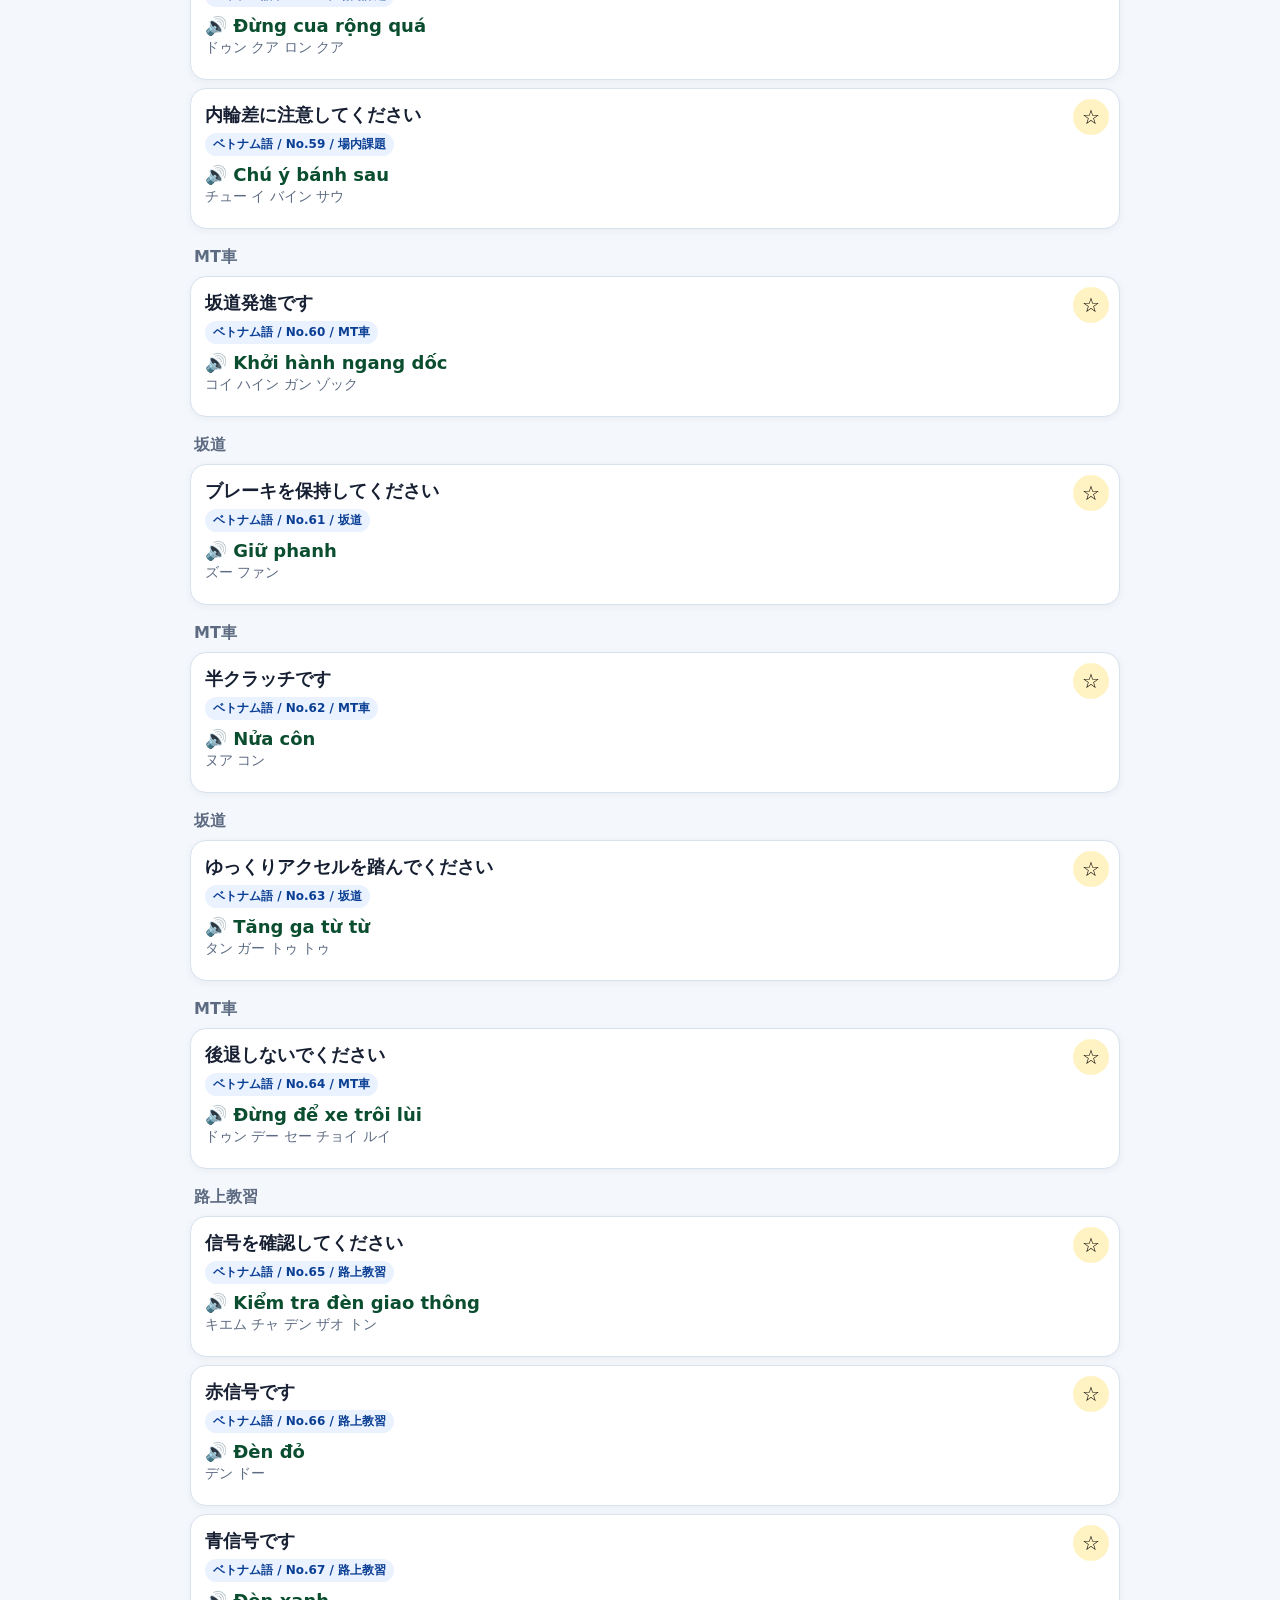
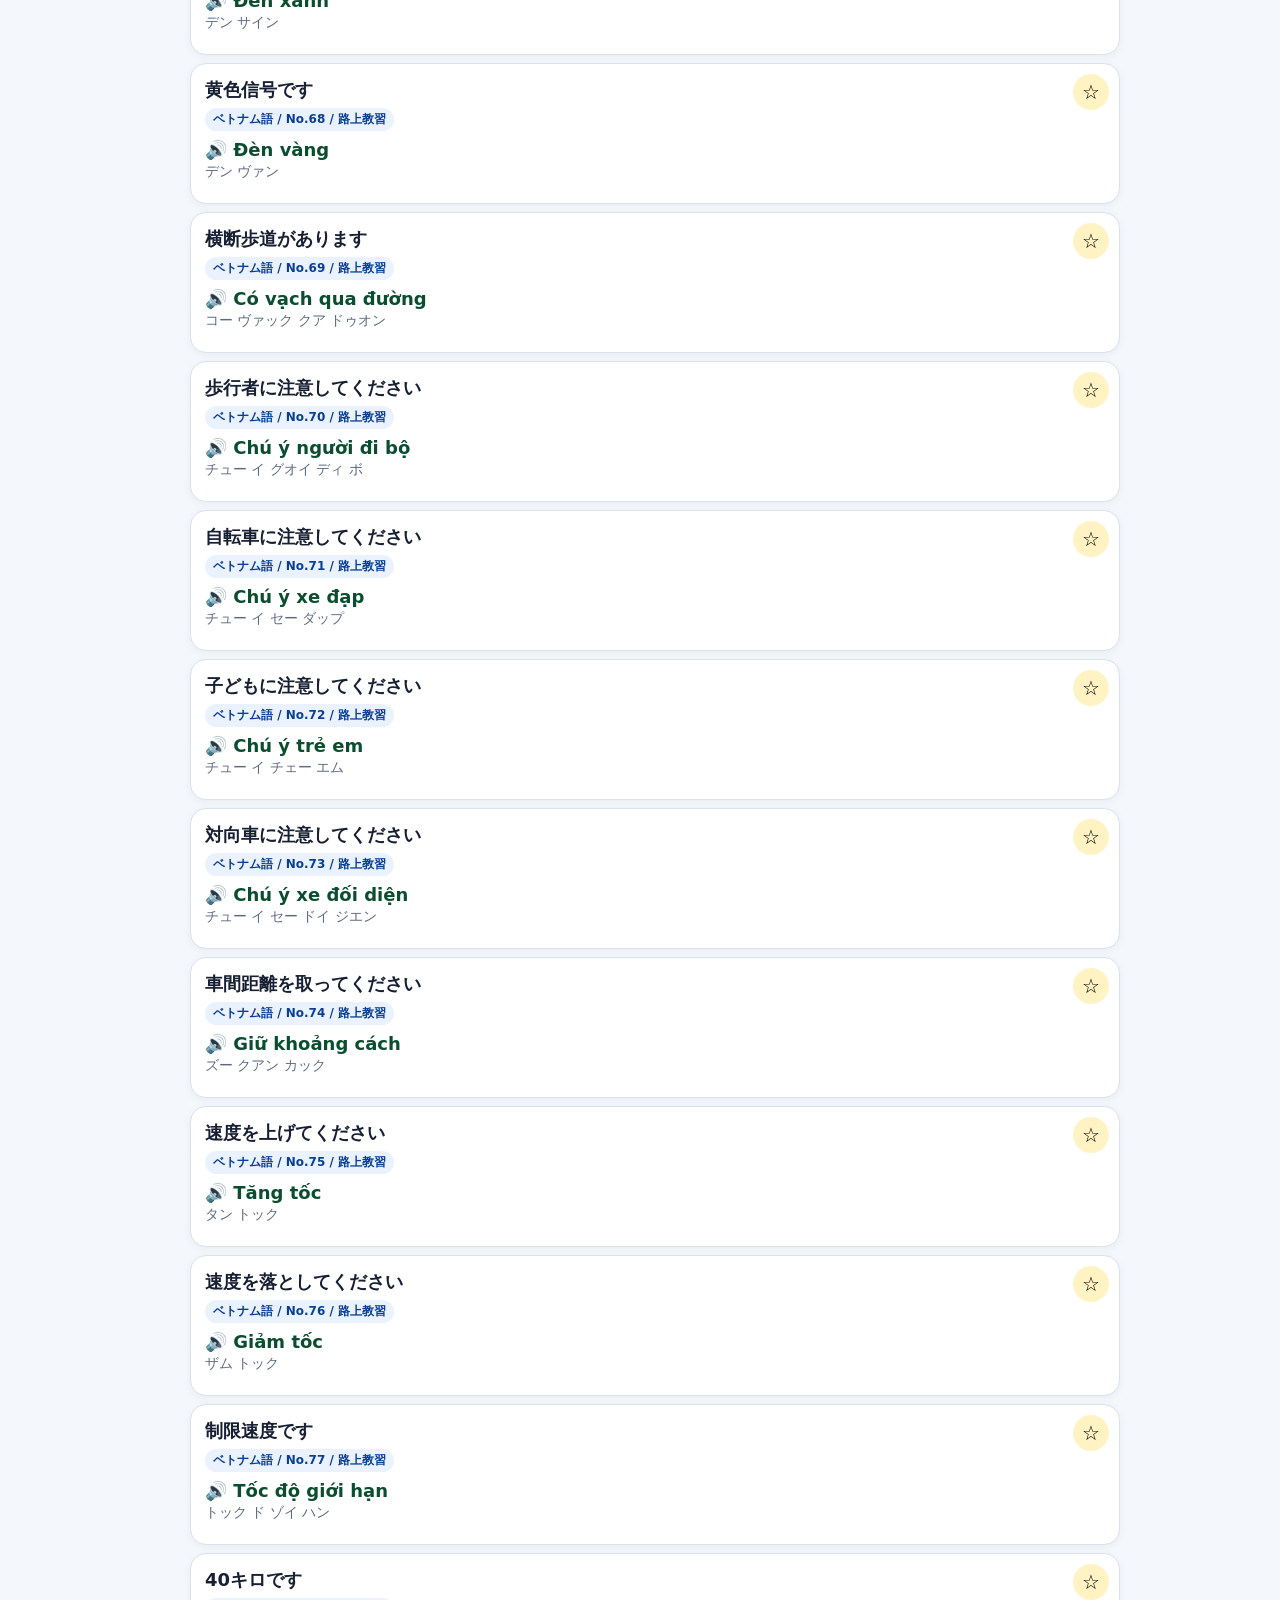
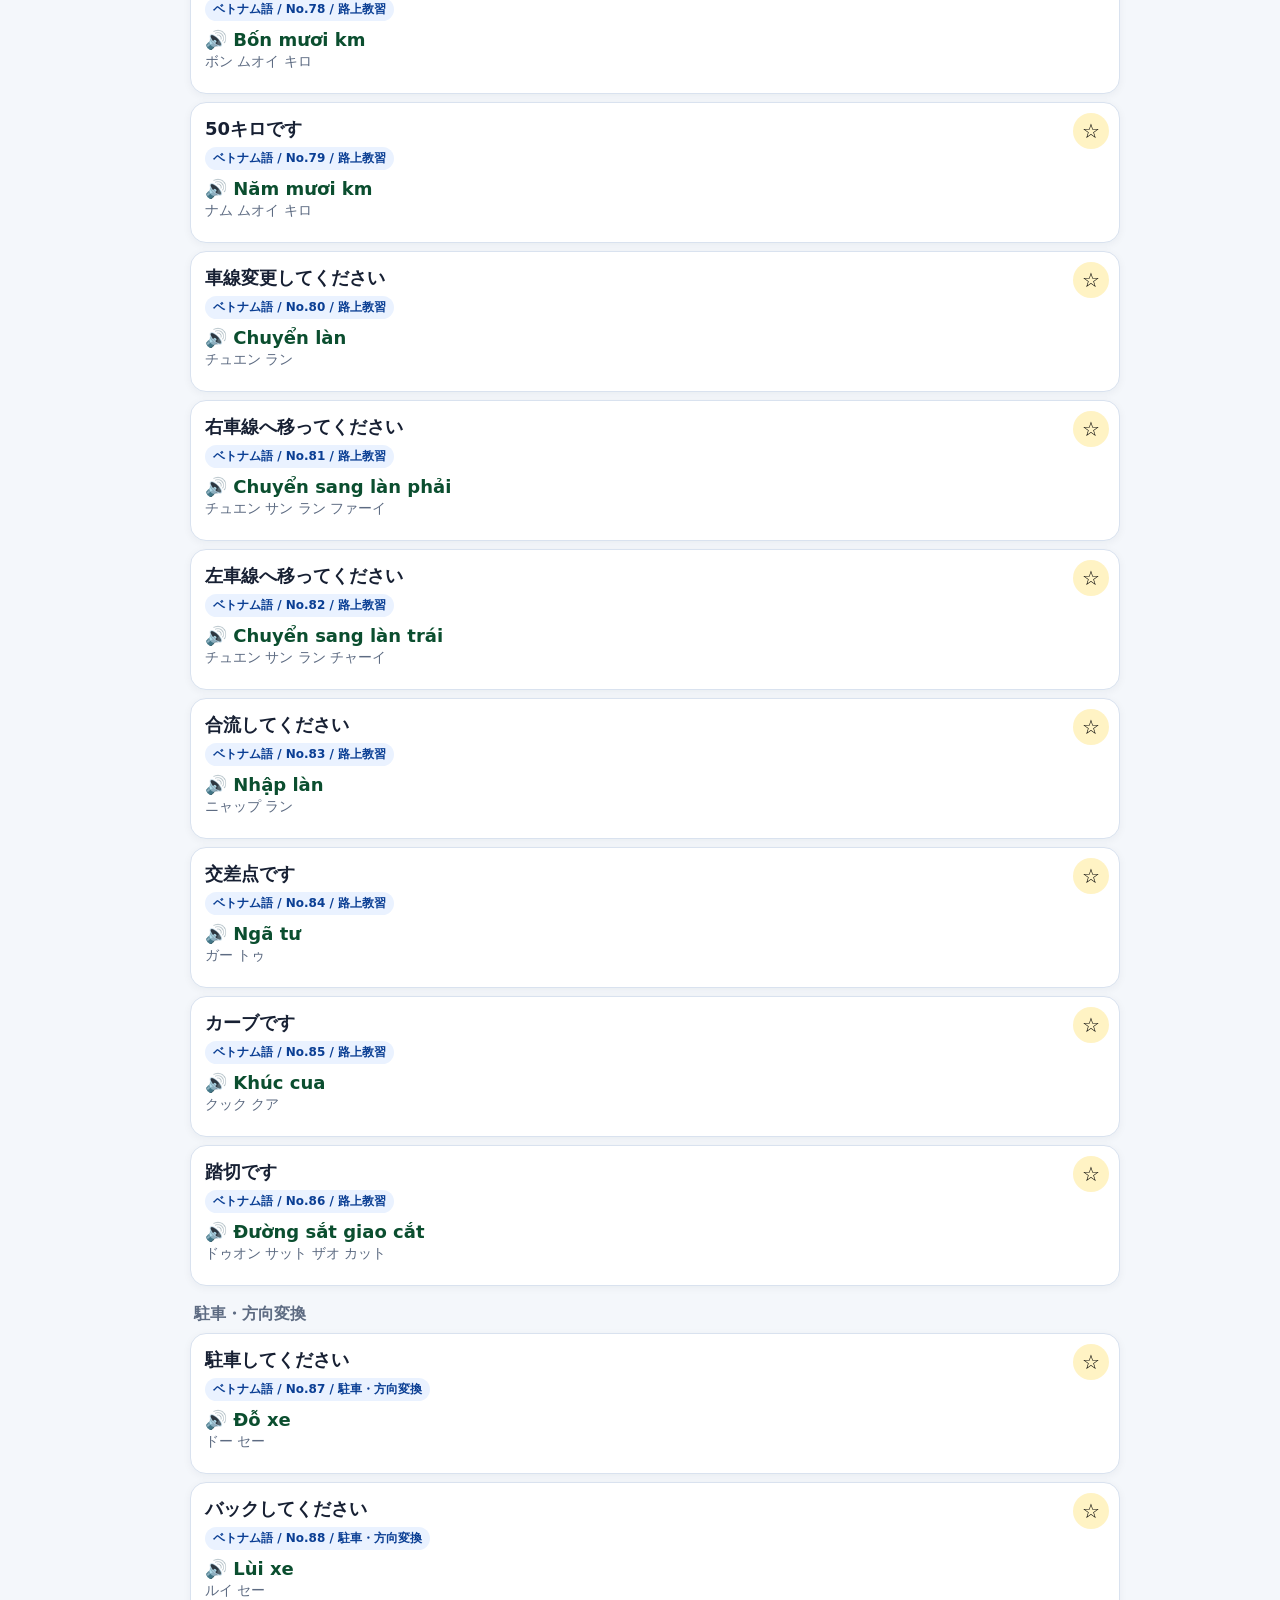
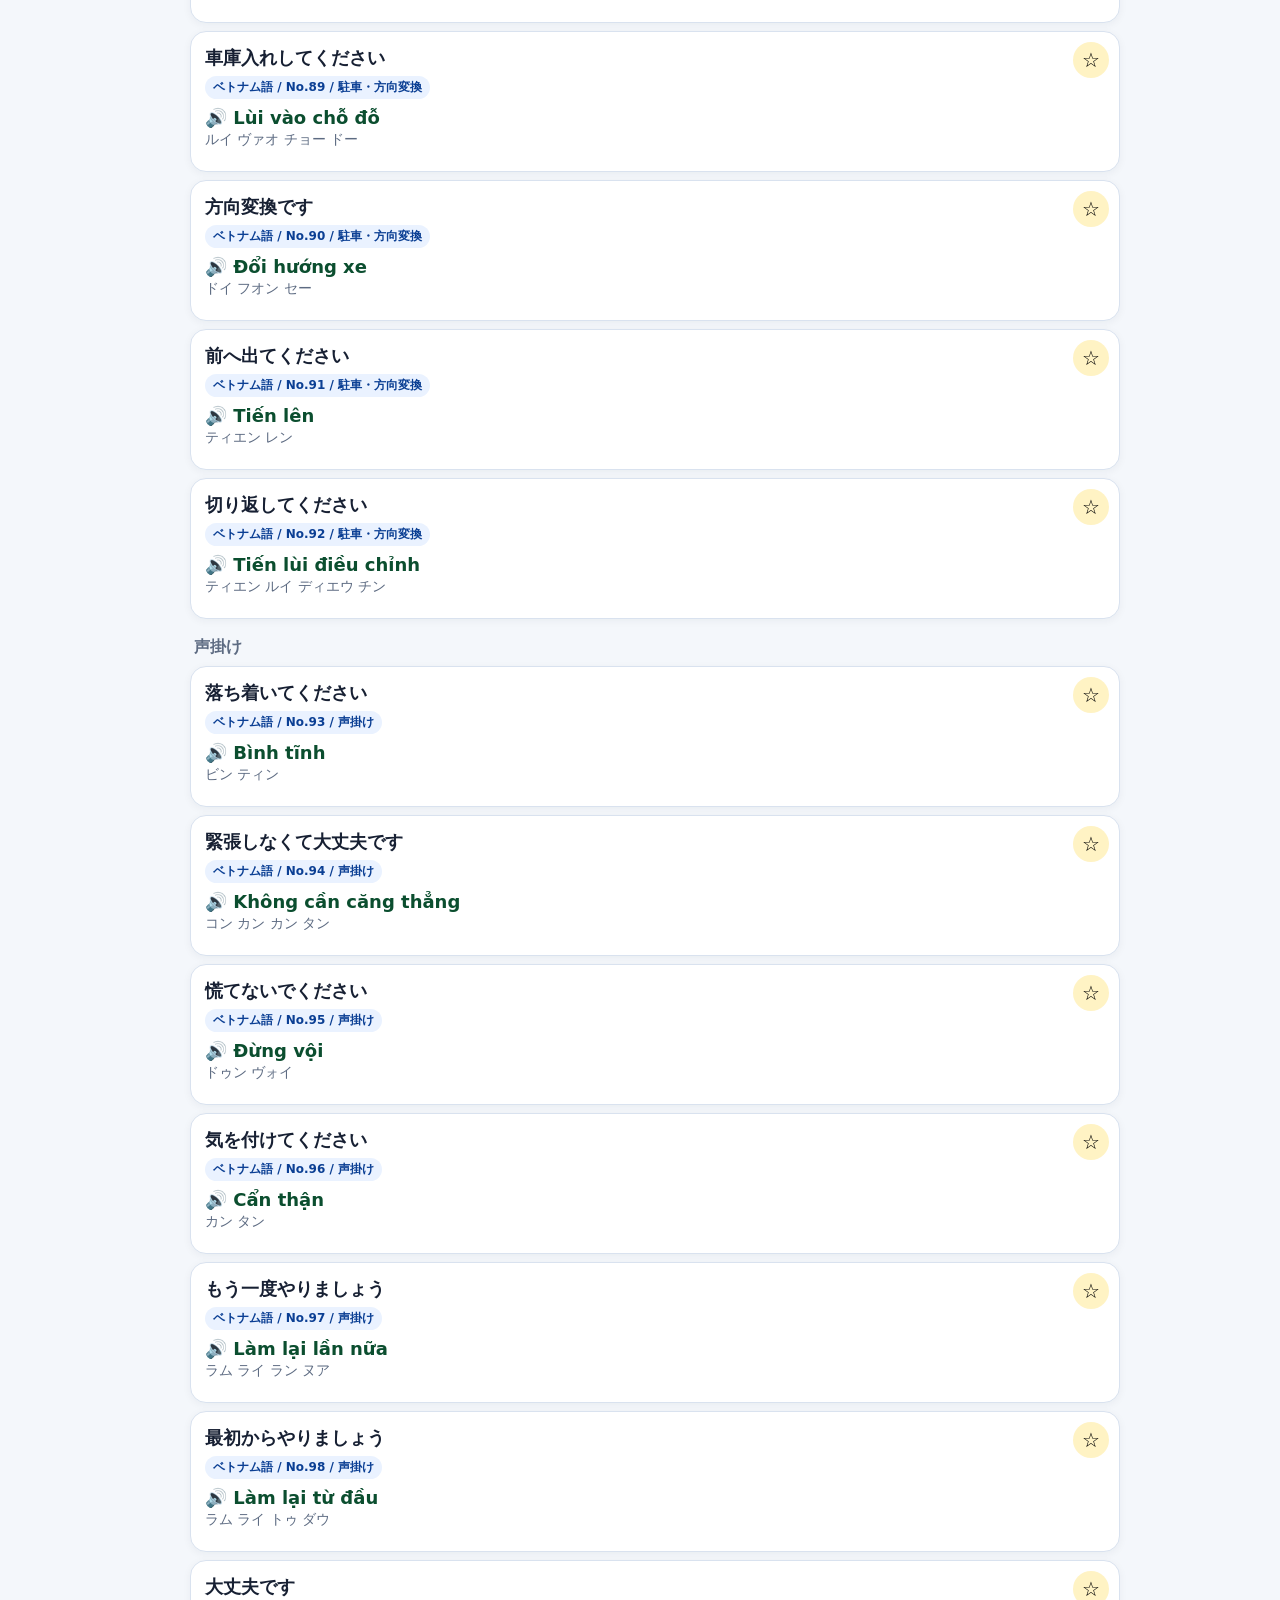
==== commit 1c4816a6: "Add files via upload" ====
--- a/index.html
+++ b/index.html
@@ -1,4 +1,4 @@
-<!doctype html><html lang="ja"><head><meta charset="utf-8"><meta name="viewport" content="width=device-width,initial-scale=1"><title>富山教習所向け 多言語音声アプリ</title><style>
+<!doctype html><html lang="ja"><head><meta charset="utf-8"><meta name="viewport" content="width=device-width,initial-scale=1"><title>教習所向け 多言語音声アプリ</title><style>
 body{margin:0;background:#f4f7fb;color:#172033;font-family:system-ui,-apple-system,"Noto Sans JP",sans-serif}header{position:sticky;top:0;background:linear-gradient(135deg,#1266f1,#0b3f94);color:white;padding:14px;z-index:5;transition:transform .22s ease,opacity .22s ease}header.hide{transform:translateY(-100%);opacity:0;pointer-events:none}h1{font-size:18px;margin:0 0 4px}.sub{font-size:12px;margin:0;opacity:.9}.toolbar{position:sticky;top:67px;background:white;padding:10px;border-bottom:1px solid #d9e2ef;z-index:4;transition:transform .22s ease,opacity .22s ease}.toolbar.hide{transform:translateY(-125%);opacity:0;pointer-events:none}input,select,button{font:inherit}input,select{width:100%;padding:9px;border:1px solid #d9e2ef;border-radius:12px;margin:4px 0;background:white}#q{font-size:16px;padding:11px;border:2px solid #1266f1;background:#f8fbff;width:65%}.searchRow{display:flex;gap:8px;align-items:center}.micbtn{width:72px;flex:none}.controls{display:grid;grid-template-columns:1fr 1fr 1fr;gap:8px}.modes,.filters{display:grid;grid-template-columns:repeat(4,1fr);gap:6px;margin:8px 0}.filters{display:none}body.allmode .filters{display:grid}.modes button,.filters button,.toolbtn{border:1px solid #d9e2ef;border-radius:12px;background:#eaf2ff;color:#0b3f94;padding:9px 4px;font-weight:900;font-size:13px}.modes button.active{background:#1266f1;color:white}.filters button.off{background:#f1f3f6;color:#8490a3;text-decoration:line-through}.danger.active{background:#d61f2c!important}.tools{display:grid;grid-template-columns:1fr 1fr;gap:8px;margin:8px 0}main{padding:12px;max-width:900px;margin:auto}.note{background:#fff8df;border:1px solid #f0d98c;border-radius:12px;padding:10px;font-size:13px}.cat{font-weight:900;color:#5d6b82;margin:18px 4px 8px}.card{width:100%;text-align:left;background:white;border:1px solid #d9e2ef;border-radius:16px;margin:8px 0;padding:14px;box-shadow:0 2px 8px #1020400d;position:relative}.card.emergency{border:2px solid #d61f2c;background:#fff4f4}.jp{font-size:18px;font-weight:900;padding-right:46px}.target{margin-top:8px;font-size:18px;color:#0b4e2f;font-weight:900}.ruby{margin-top:3px;font-size:14px;color:#5d6b82}.badge{font-size:12px;color:#0b3f94;background:#eaf2ff;border-radius:999px;padding:3px 8px;display:inline-block;margin-top:6px;font-weight:800}.fav{position:absolute;right:10px;top:10px;border:0;background:#fff3c4;border-radius:999px;width:36px;height:36px;font-size:20px}.footer{position:sticky;bottom:0;background:#fffffff2;border-top:1px solid #d9e2ef;padding:10px;display:grid;grid-template-columns:1fr 1fr;gap:8px}.big{border:0;border-radius:12px;padding:12px;color:white;background:#1266f1;font-weight:900}.stop{background:#3b4556}.status,.count{font-size:12px;color:#5d6b82;margin-top:4px}.panel{display:none;background:white;border:1px solid #d9e2ef;border-radius:14px;padding:10px;margin-top:8px}.panel.show{display:block}.historyItem{border-bottom:1px solid #eef2f8;padding:8px 0;font-size:14px}@media(max-width:560px){.controls{grid-template-columns:1fr}.modes,.filters{grid-template-columns:repeat(3,1fr)}.tools{grid-template-columns:1fr}}
 .formgrid{display:grid;grid-template-columns:1fr 1fr;gap:8px}
 .formbtn{border:1px solid #d9e2ef;border-radius:12px;background:#eaf2ff;color:#0b3f94;padding:9px 4px;font-weight:900;font-size:13px}
@@ -195,7 +195,7 @@
 <meta name="apple-mobile-web-app-title" content="教習音声アプリ">
 <link rel="apple-touch-icon" href="./icon.svg">
 </head><body>
-<header><h1 id="appTitle">富山教習所向け 多言語音声アプリ</h1><p class="sub">全165フレーズ / 自動翻訳登録 / 表示切替 / 4言語</p><div id="adminBadge" class="adminBadge">編集モード ON</div></header><section class="toolbar"><div class="searchRow"><input id="q" placeholder="検索"></div><div class="controls"><select id="lang"><option value="vi">ベトナム語</option><option value="en">英語</option><option value="zh">中国語</option><option value="pt">ポルトガル語</option></select><select id="cat"></select>
+<header><h1 id="appTitle">教習所向け 多言語音声アプリ</h1><p class="sub">全165フレーズ / 自動翻訳登録 / 表示切替 / 4言語</p><div id="adminBadge" class="adminBadge">編集モード ON</div></header><section class="toolbar"><div class="searchRow"><input id="q" placeholder="検索"></div><div class="controls"><select id="lang"><option value="vi">ベトナム語</option><option value="en">英語</option><option value="zh">中国語</option><option value="pt">ポルトガル語</option></select><select id="cat"></select>
 <button id="multiCatBtn" class="multiCatBtn" onclick="toggleMultiCatPanel()">項目を選択</button>
 <div id="multiCatPanel" class="multiCatPanel">
   <div class="small">表示したい項目を選択できます。</div>
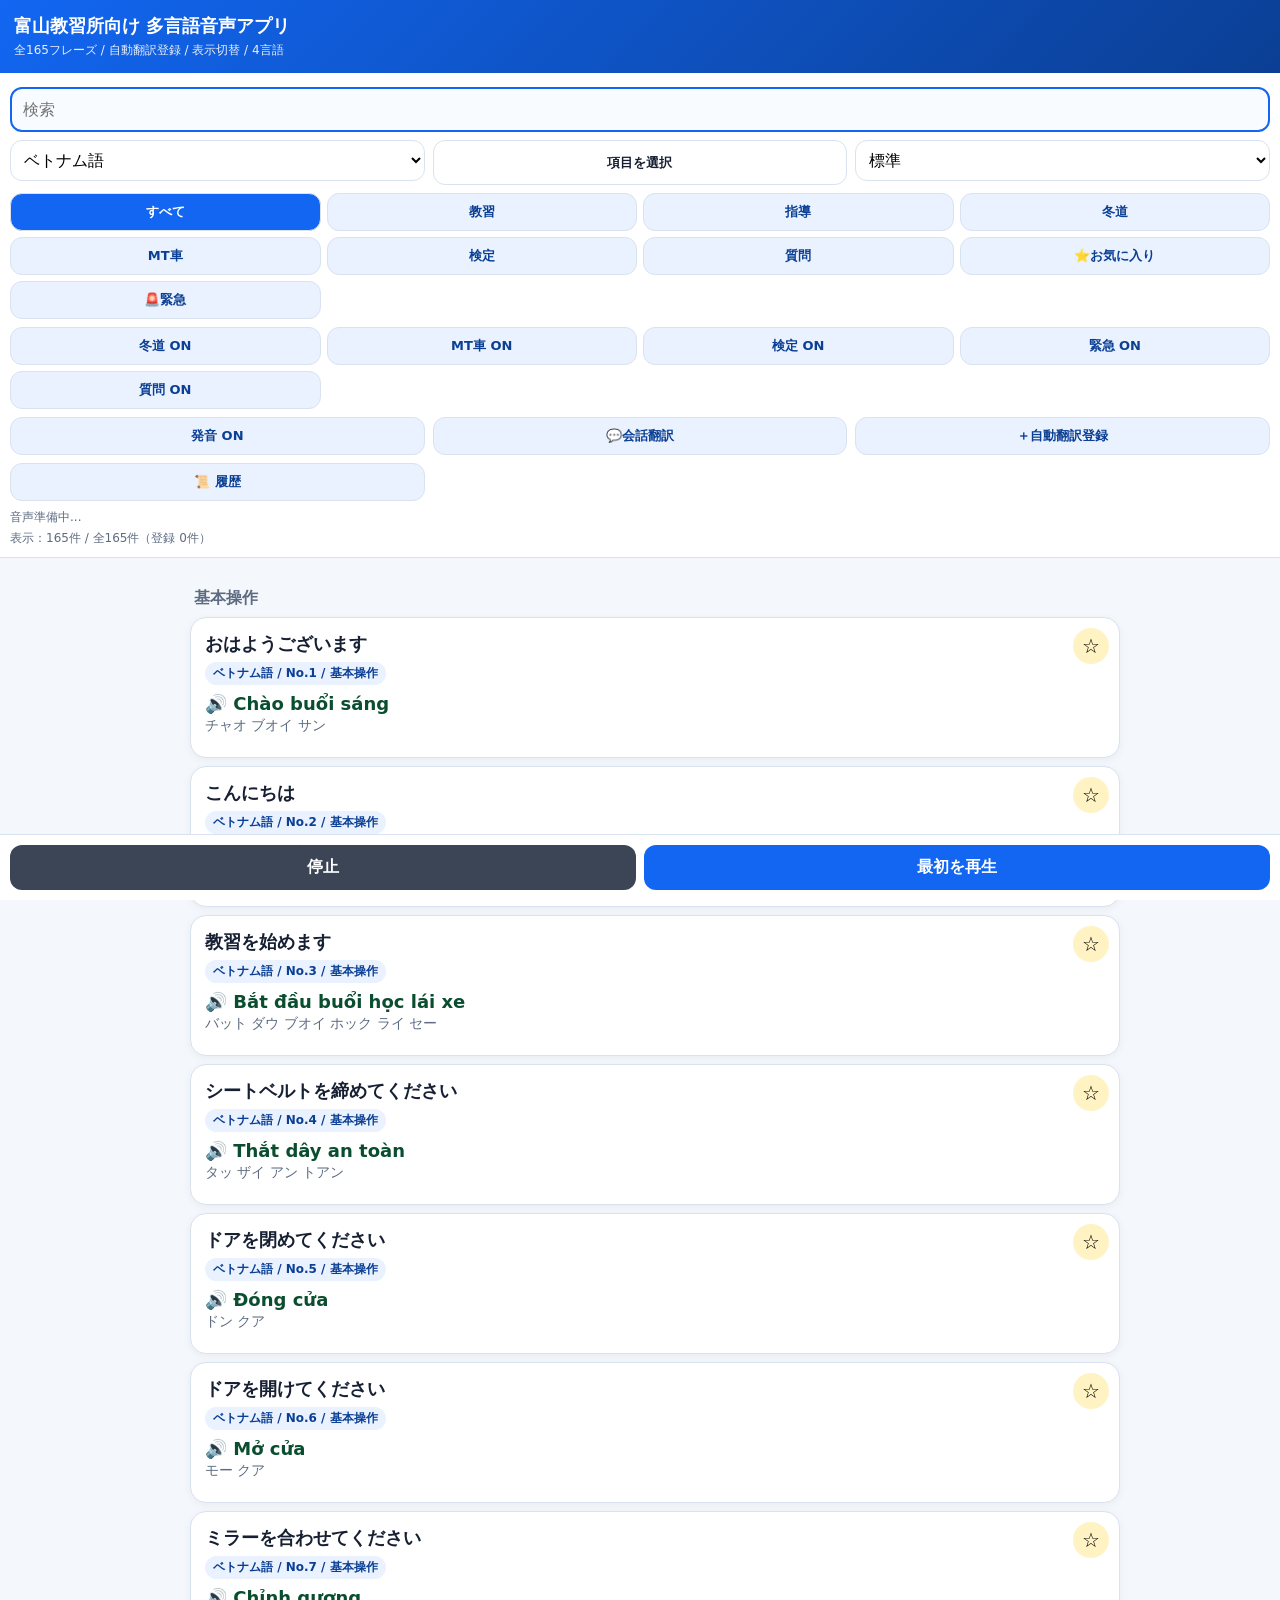
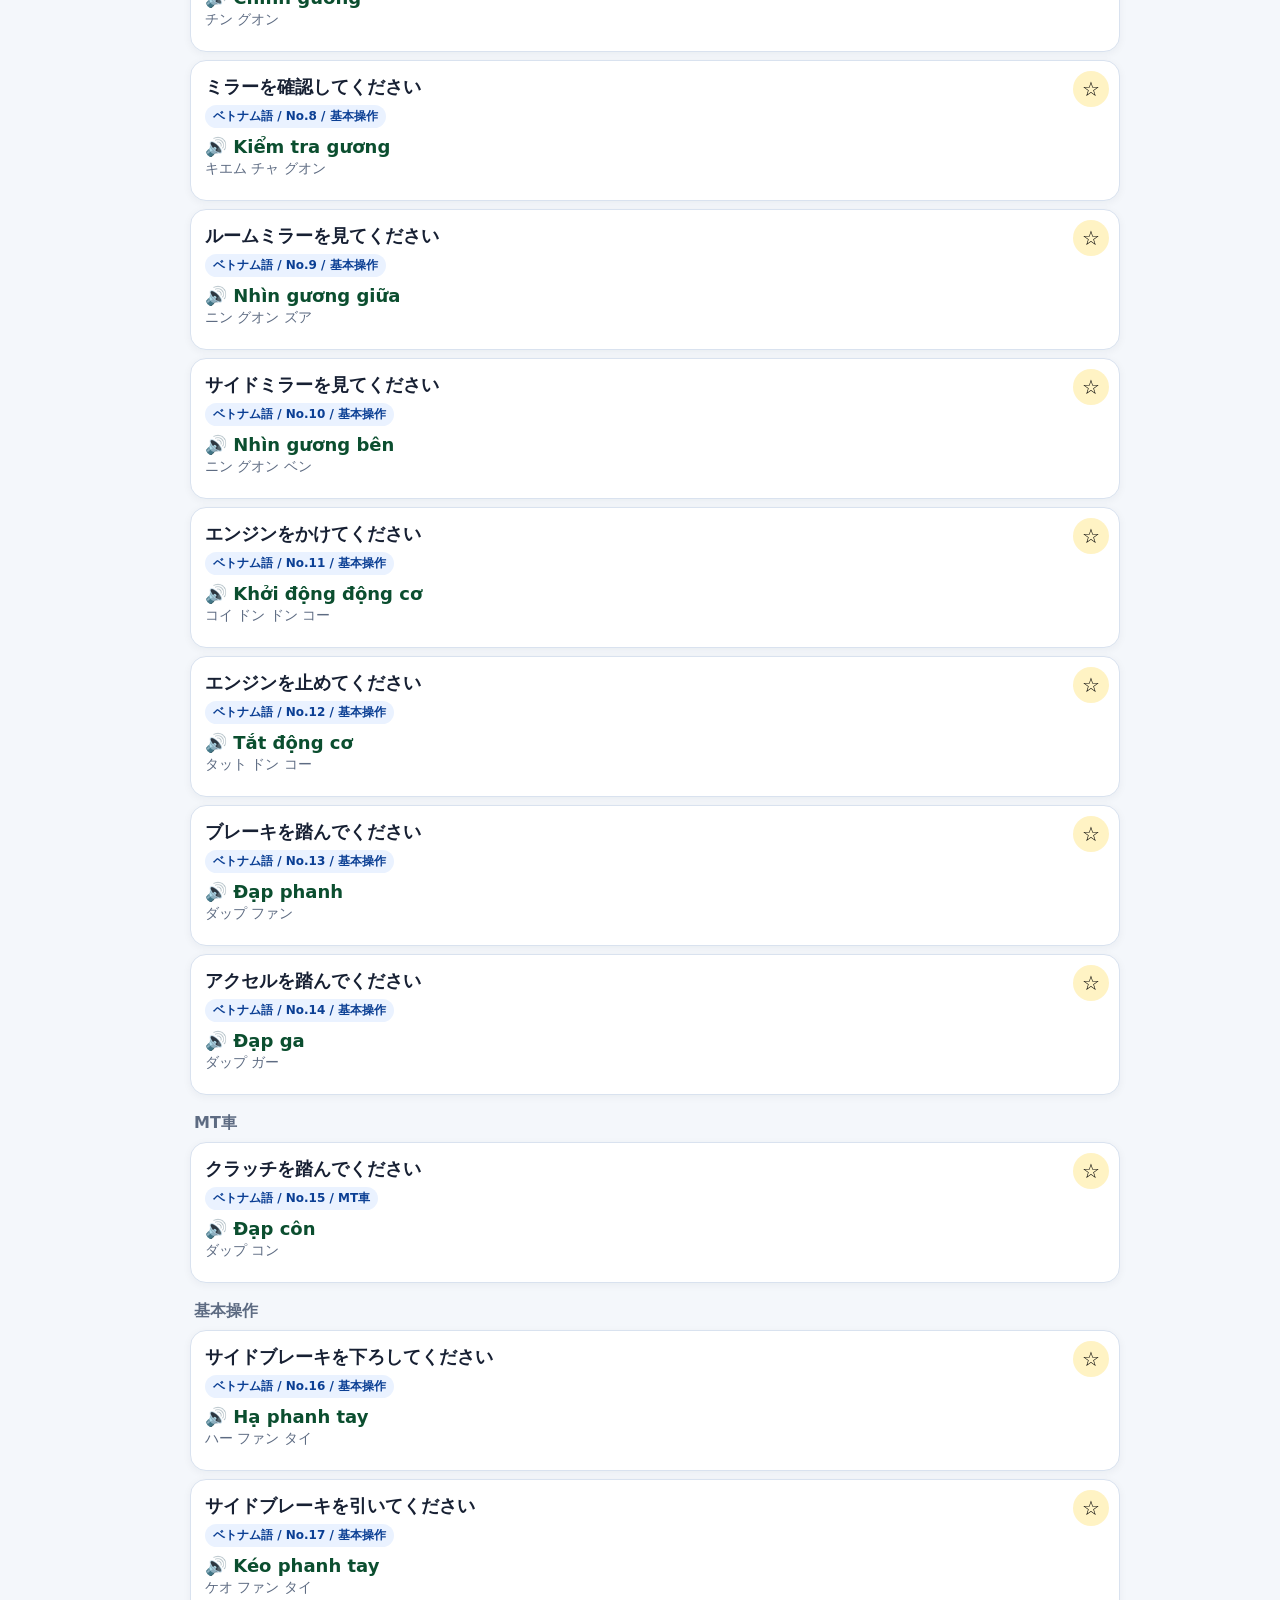
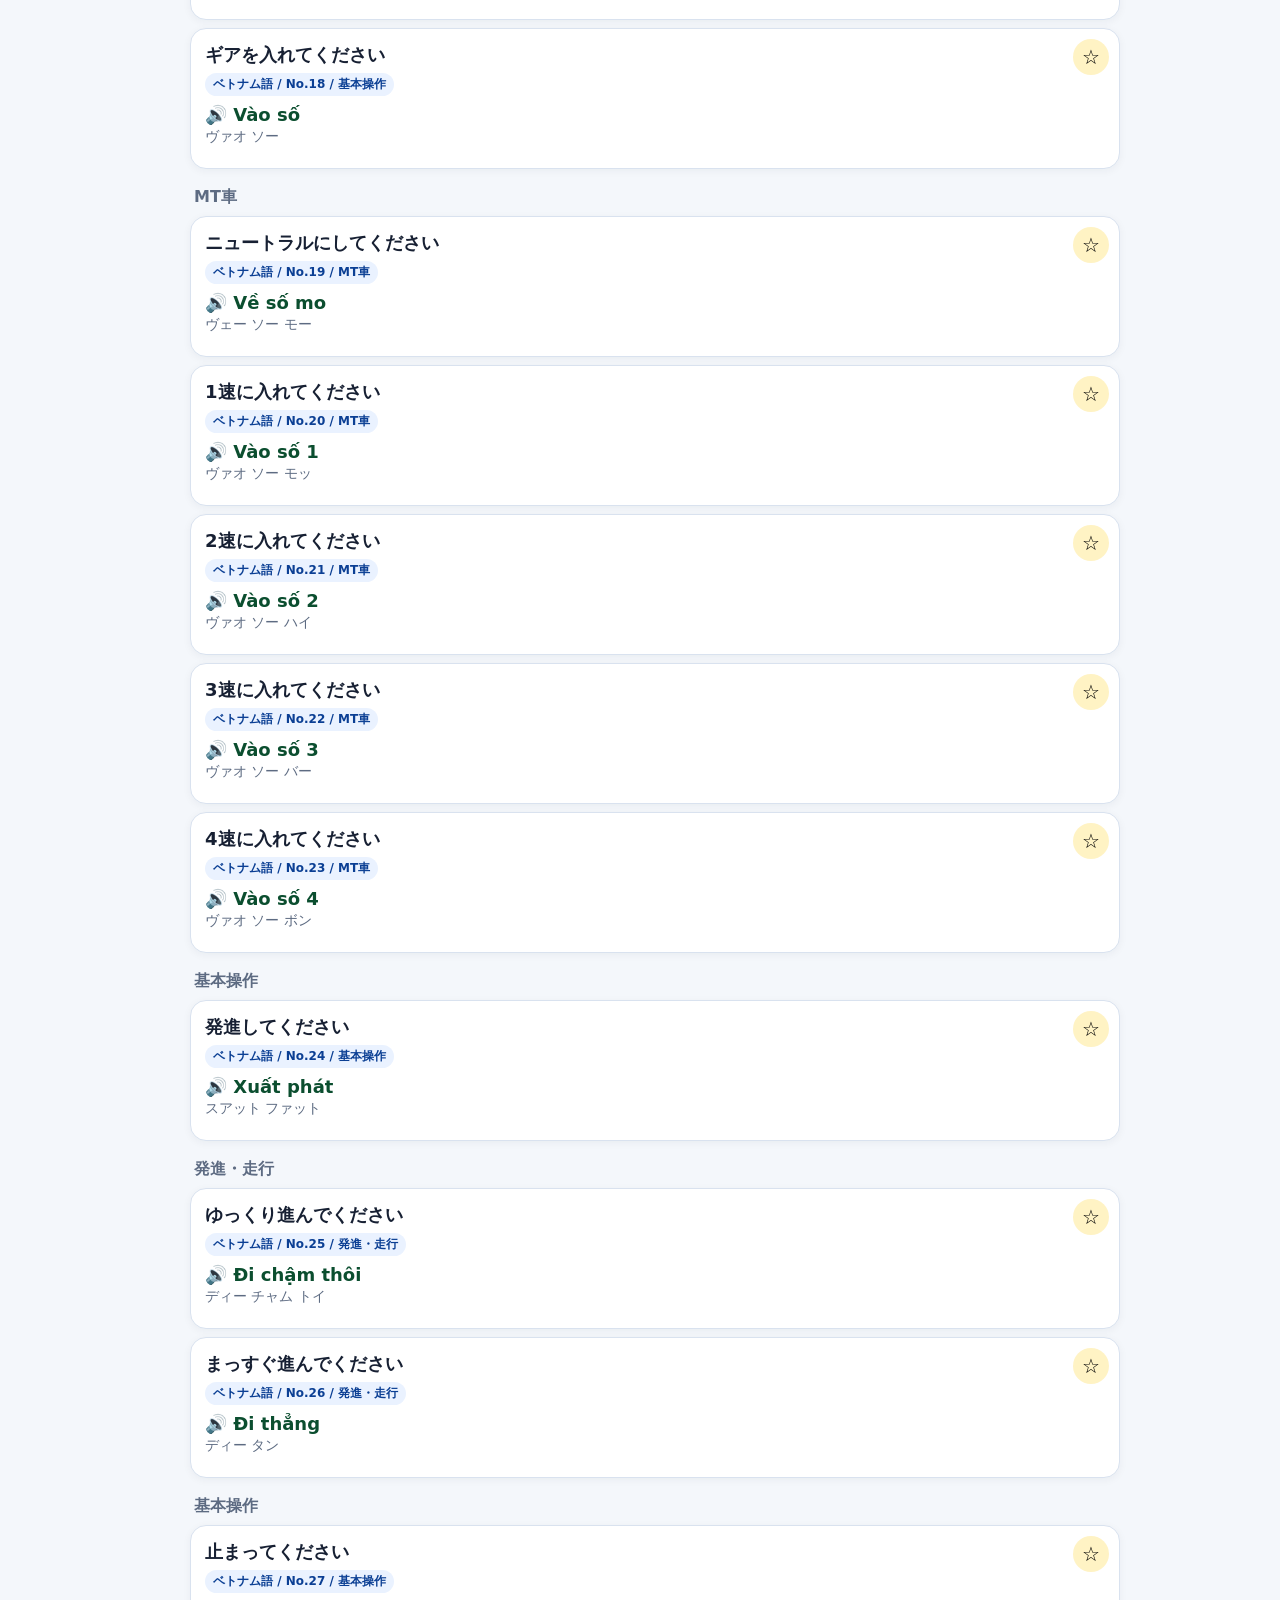
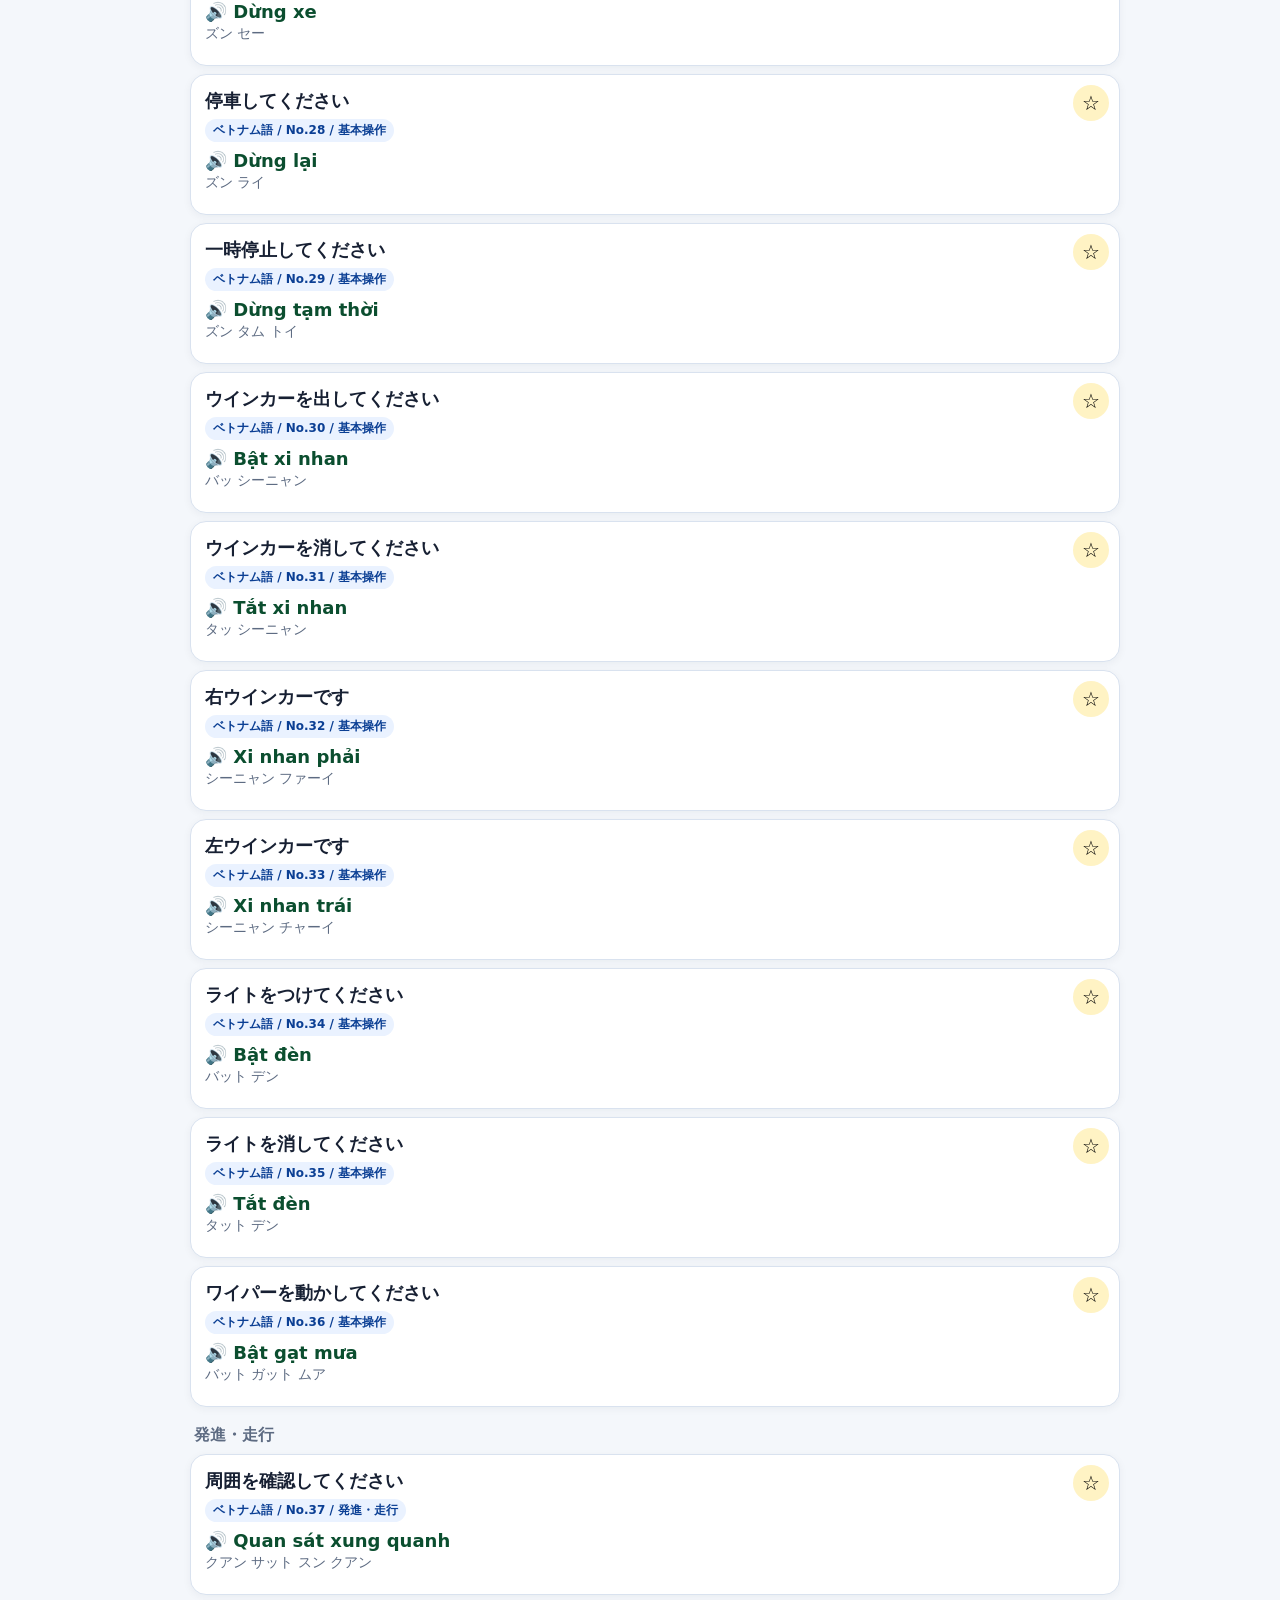
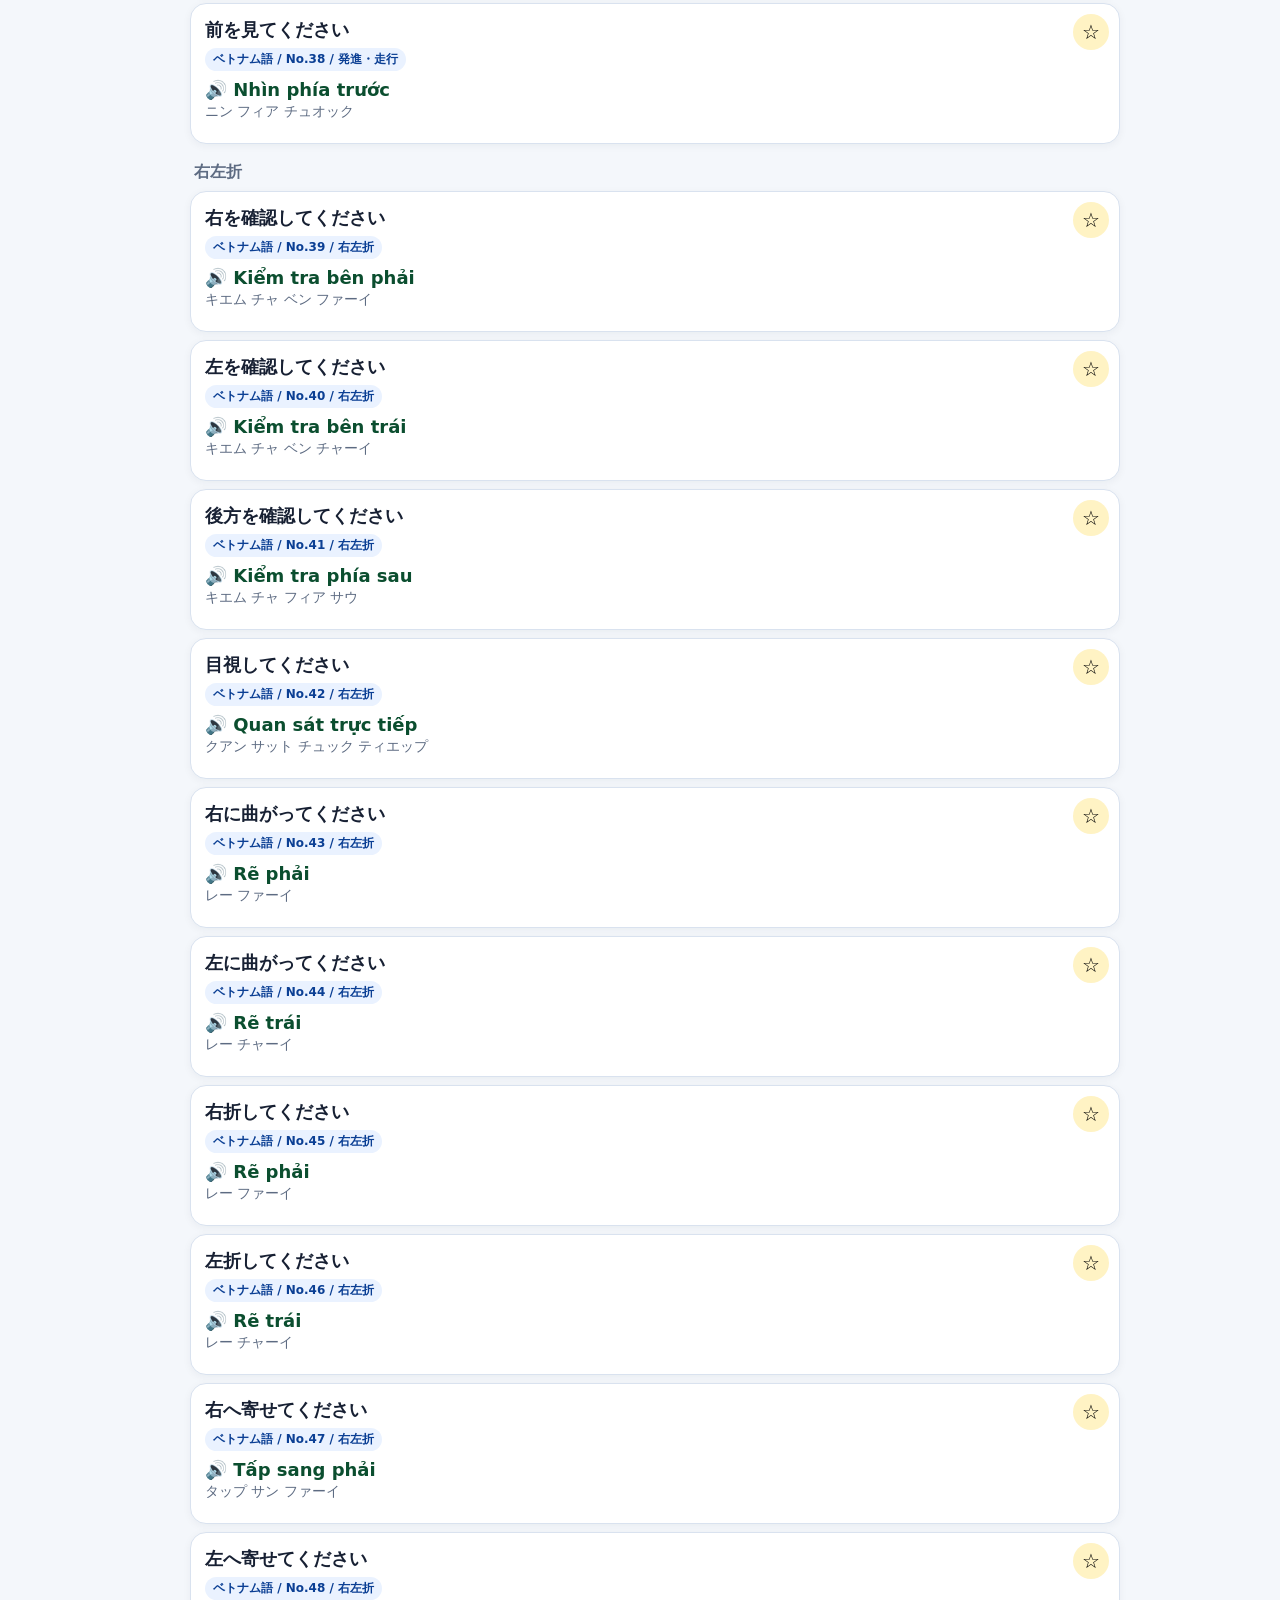
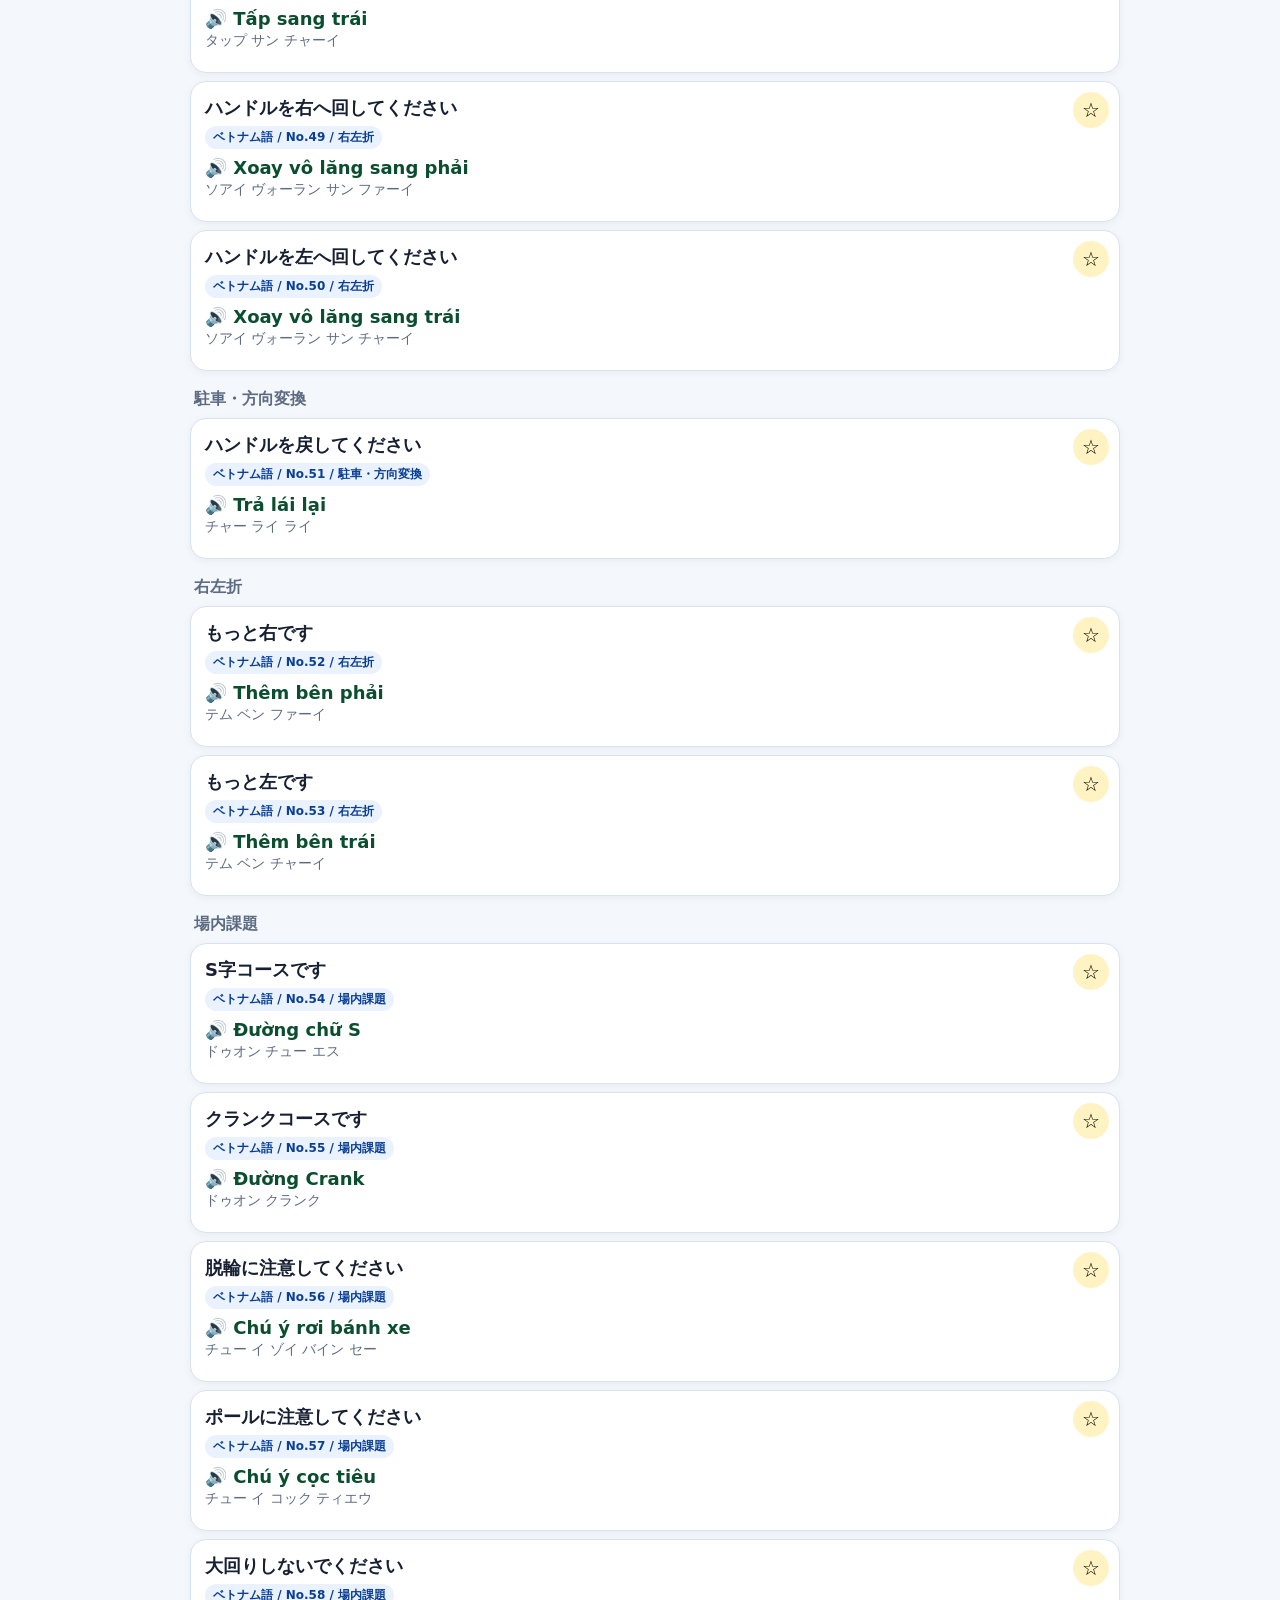
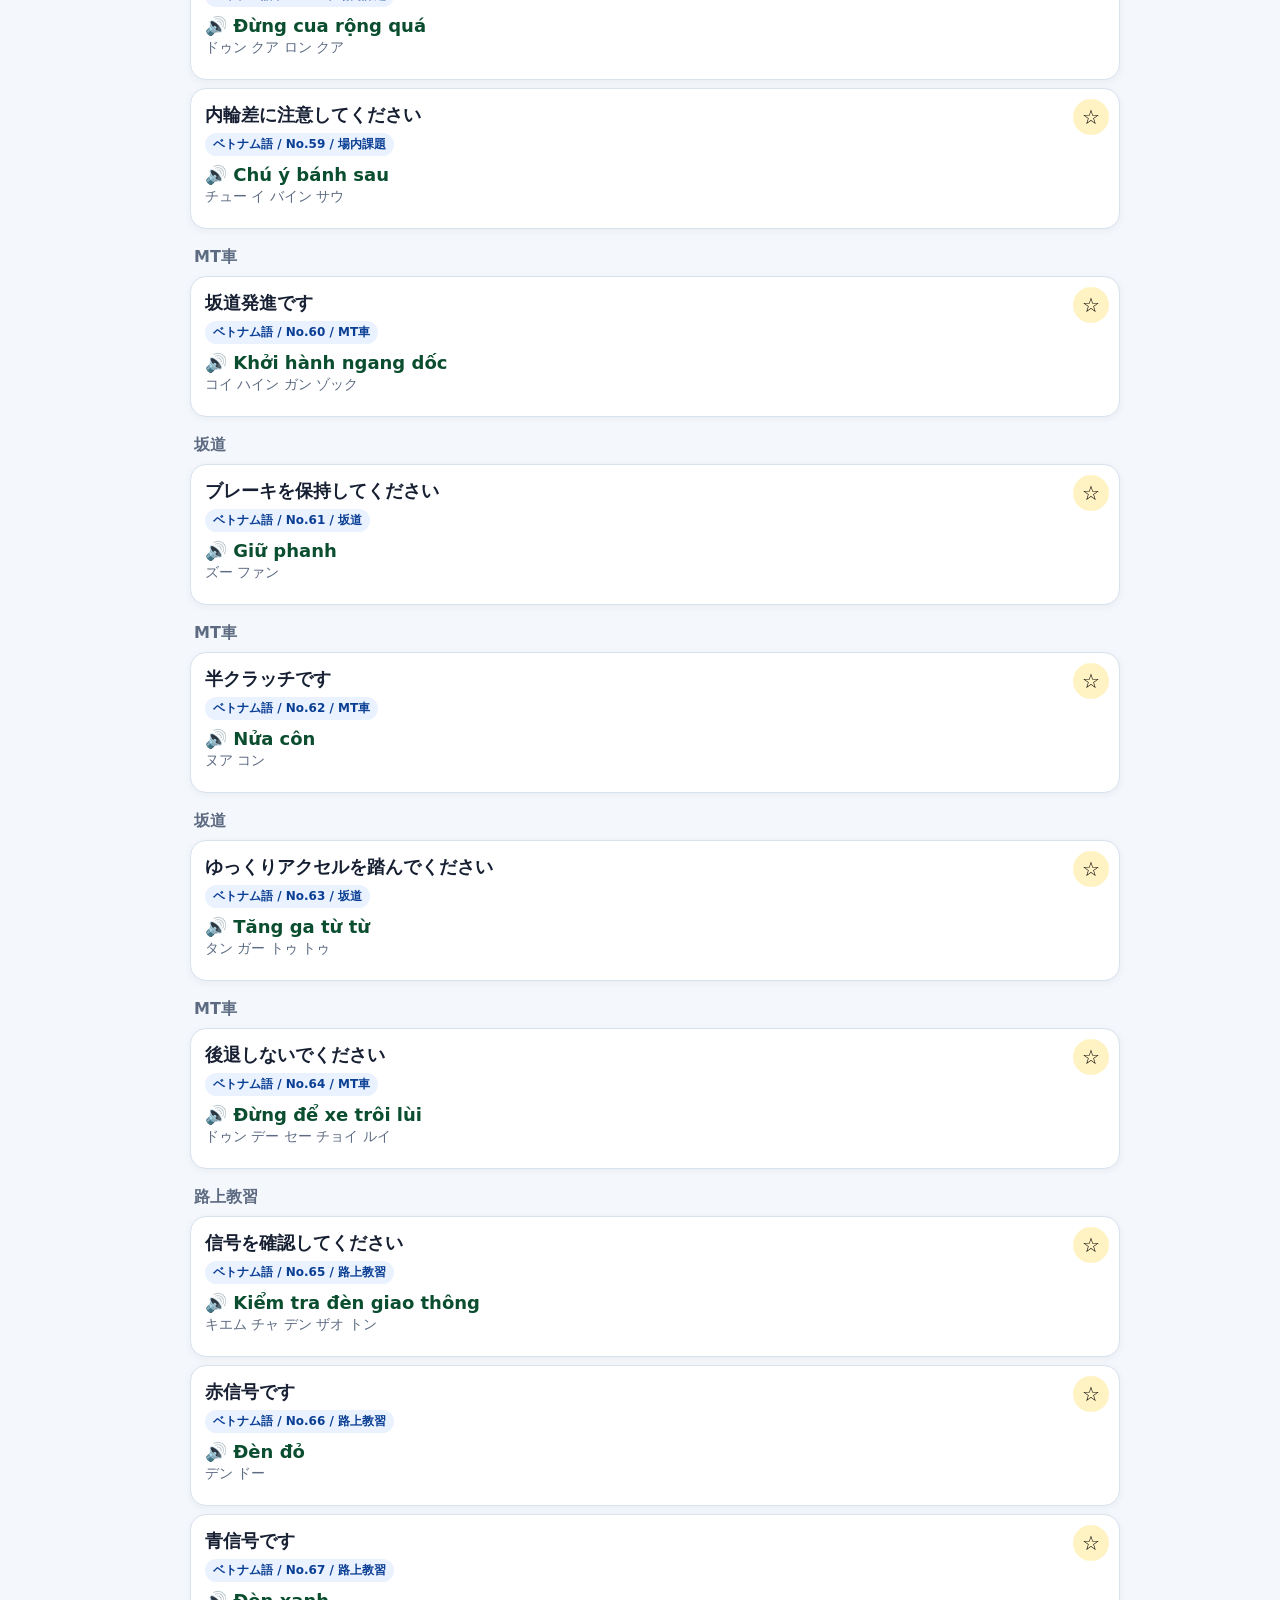
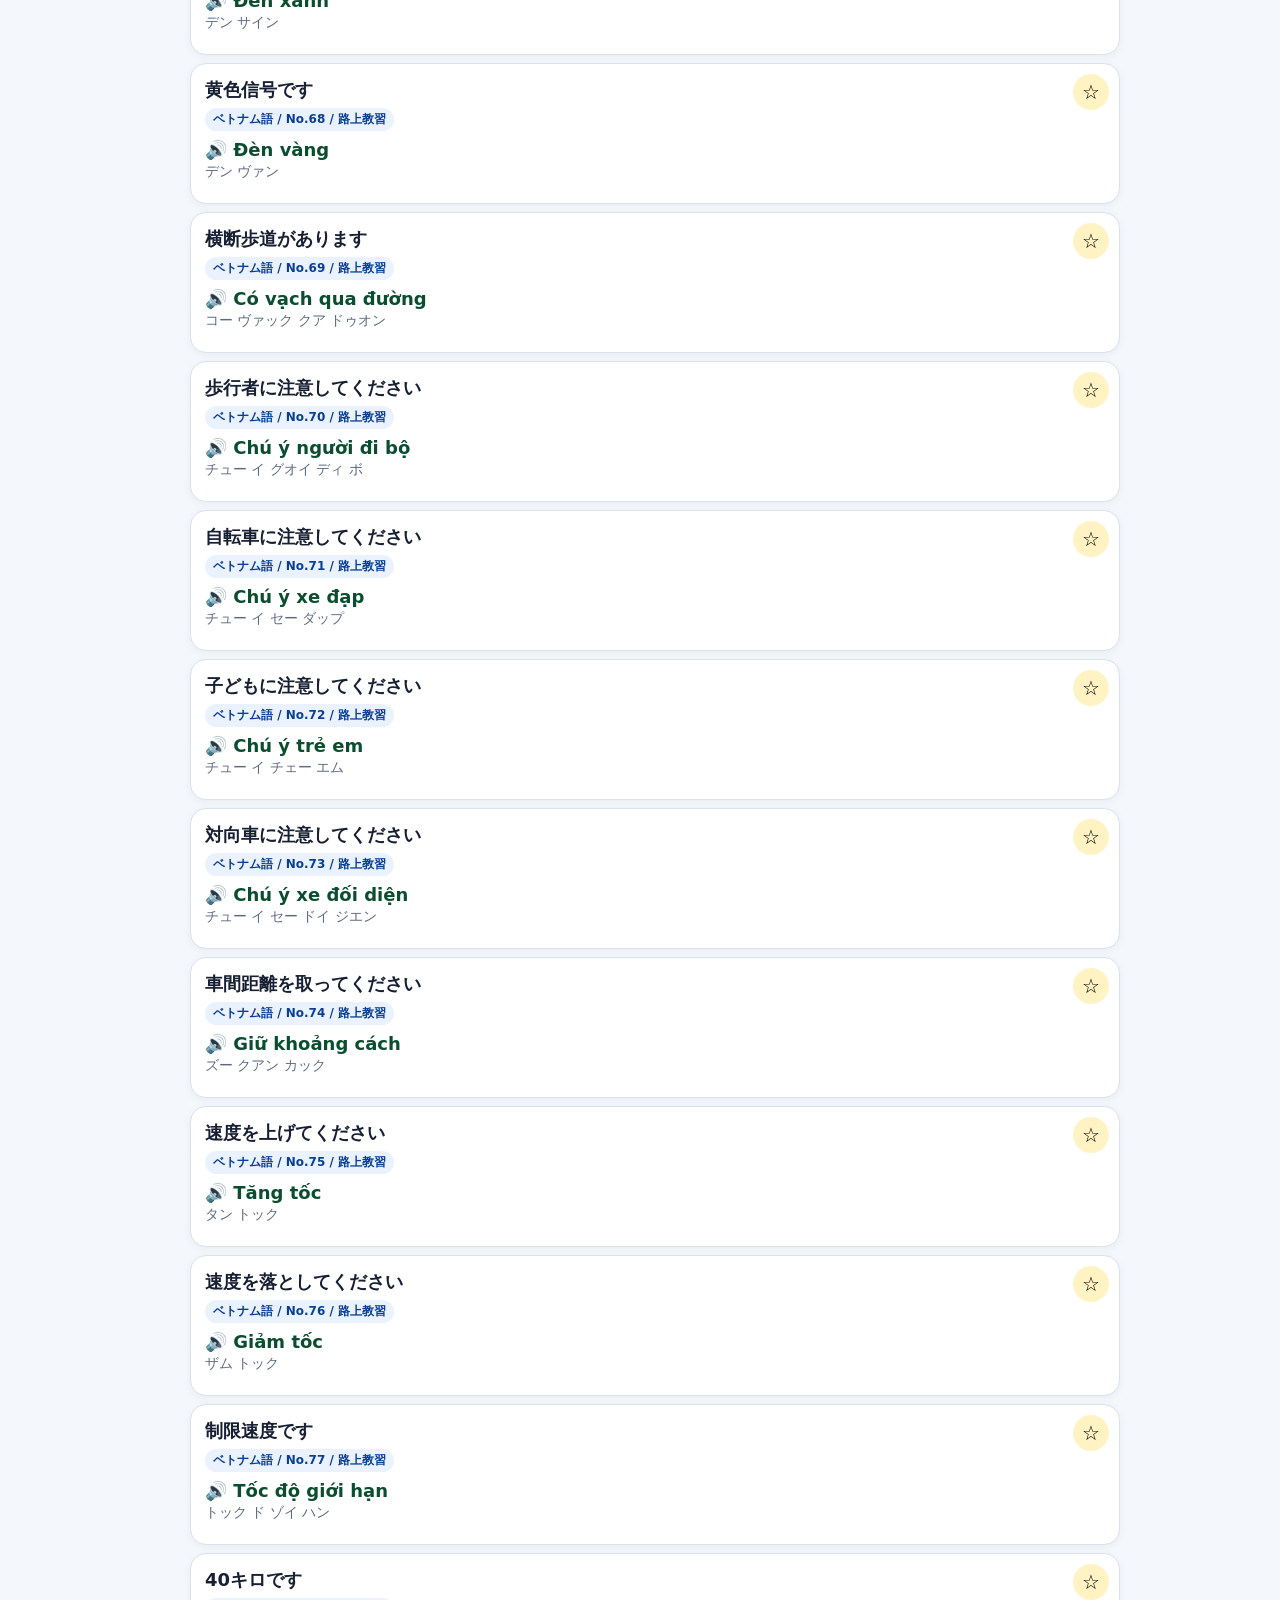
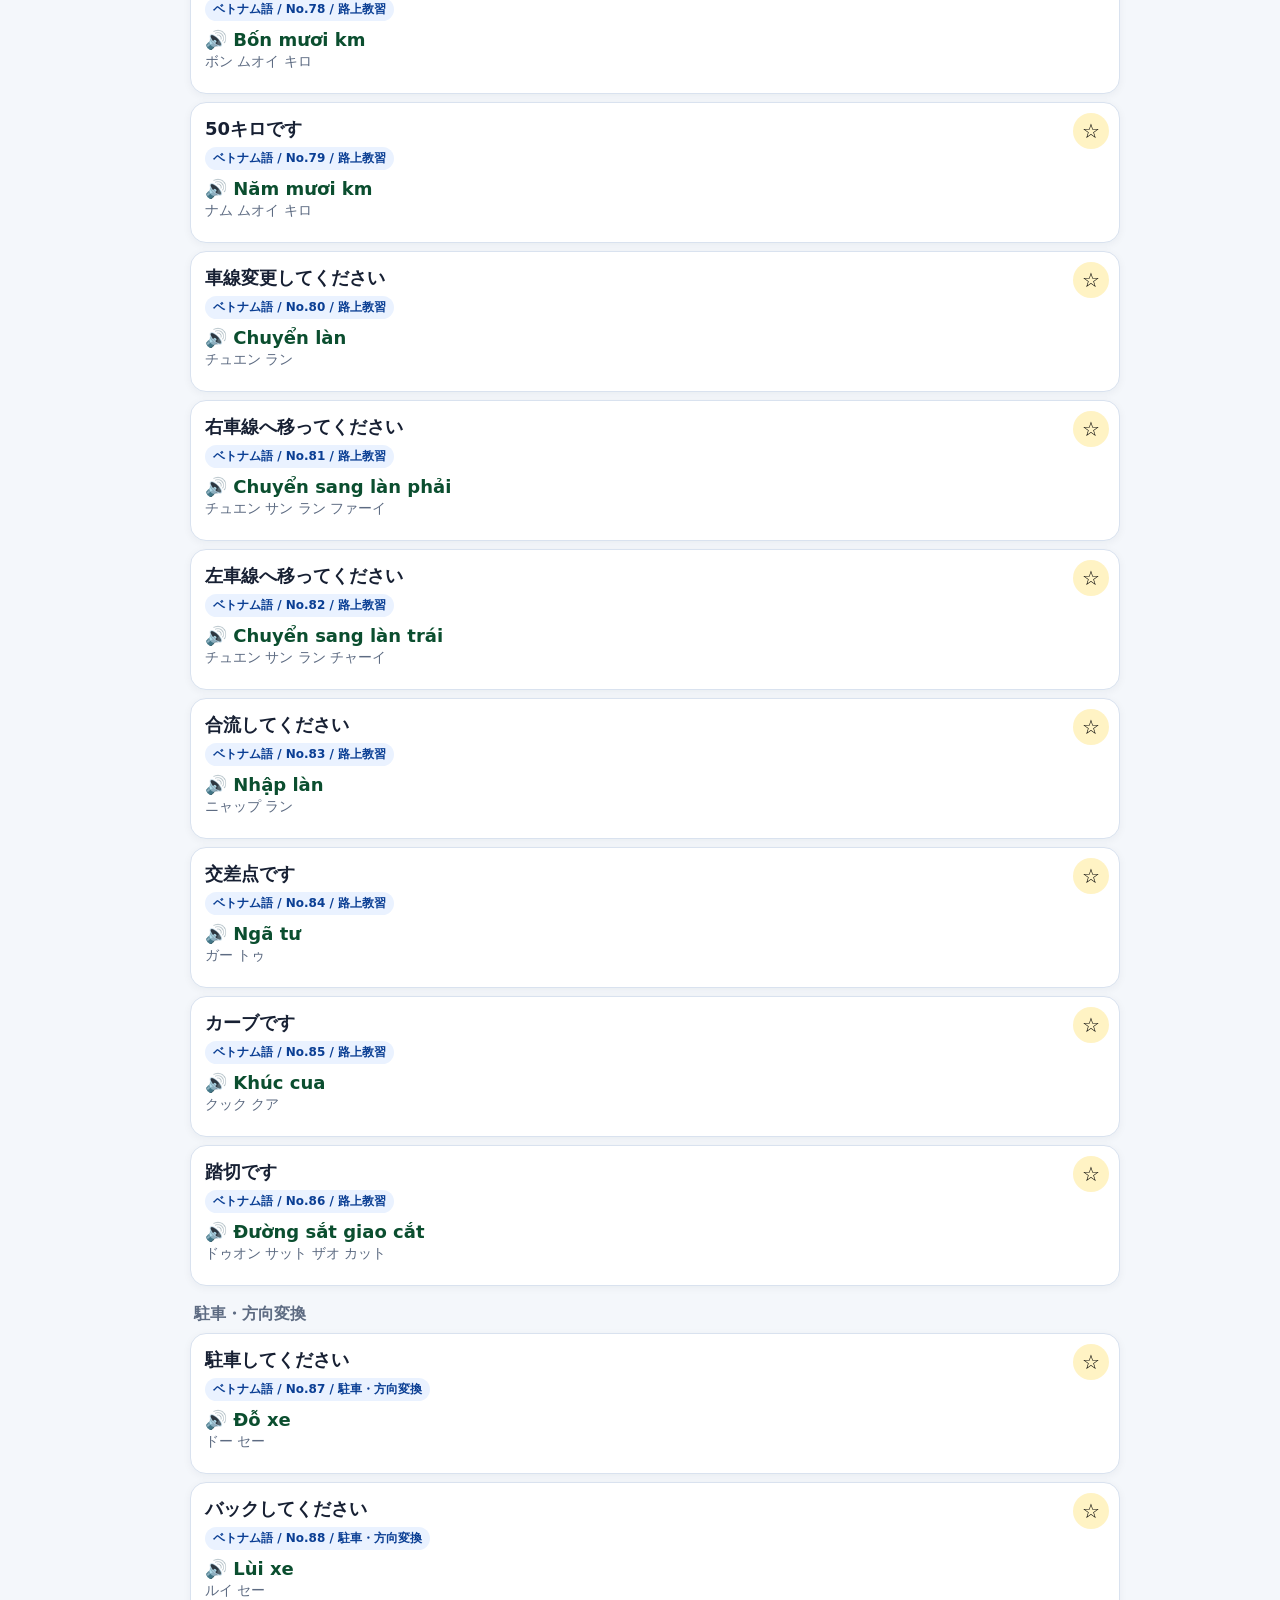
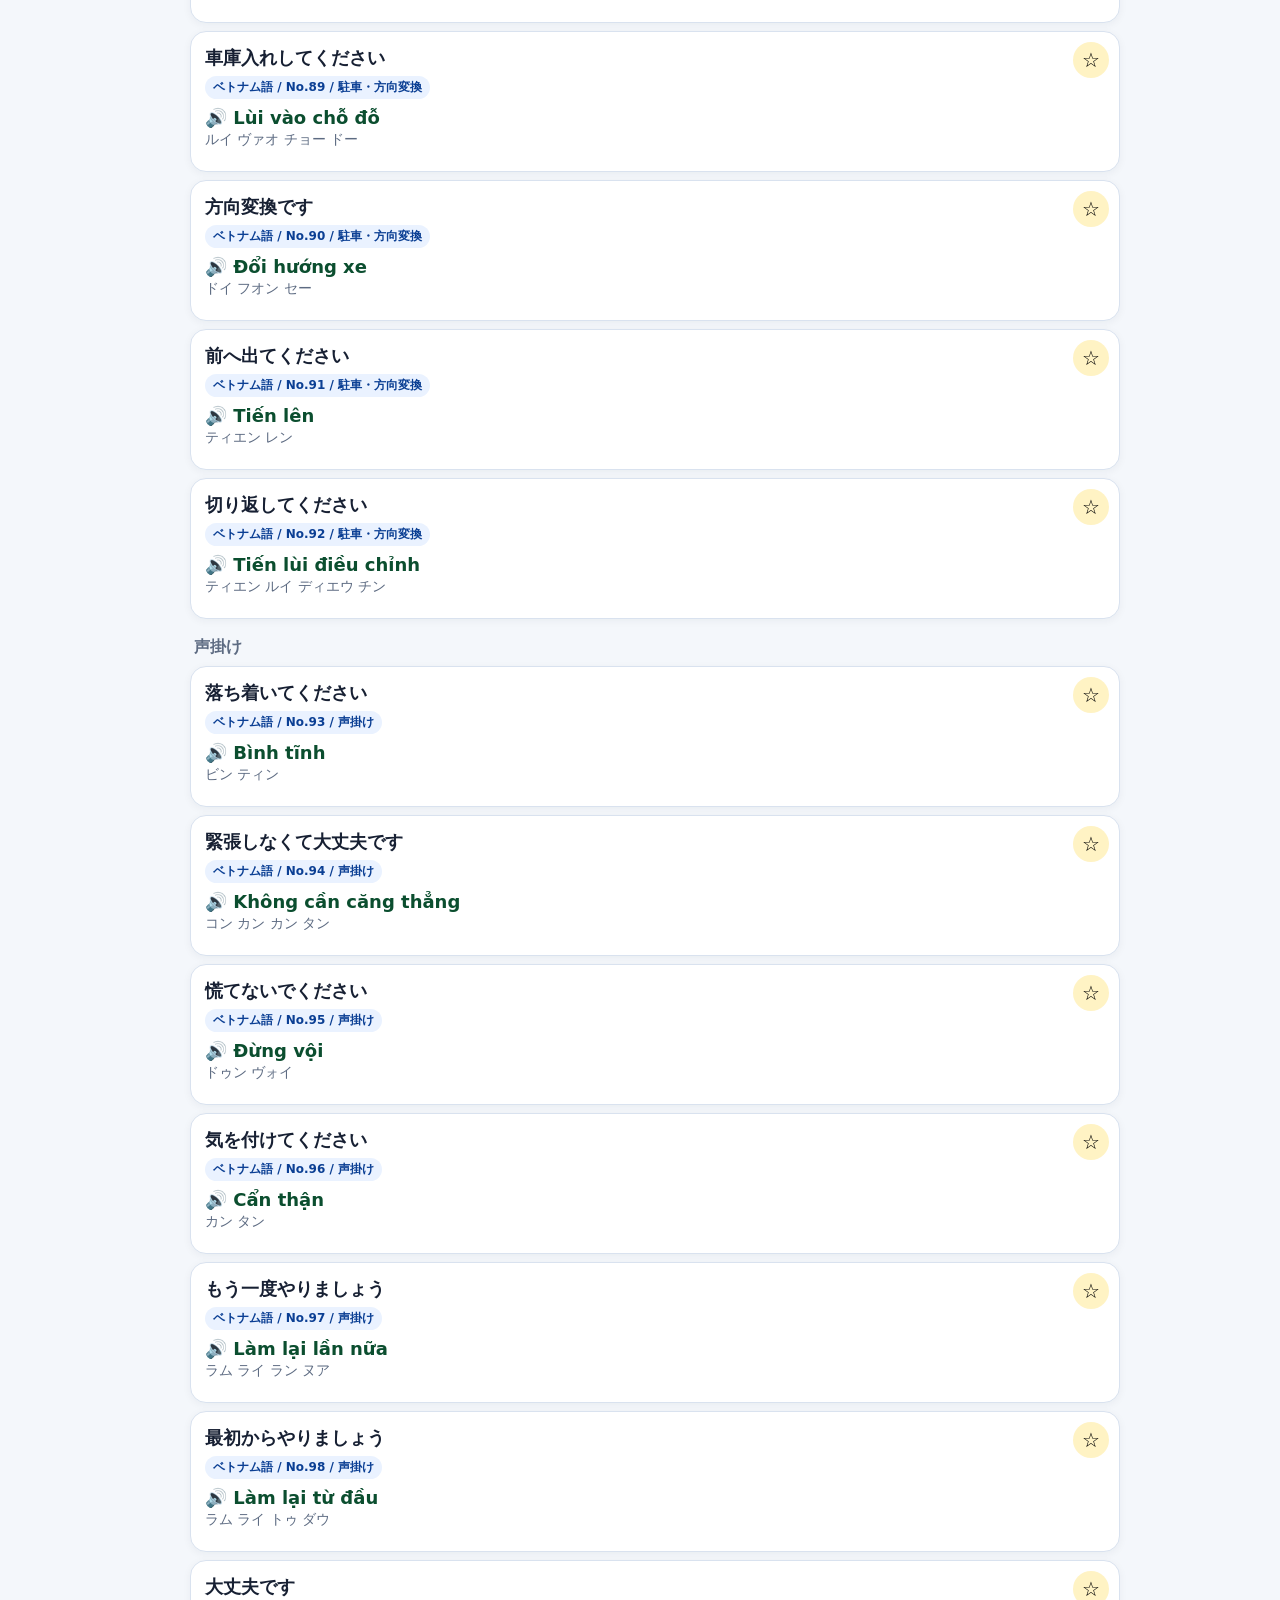
==== commit ecff2756: "Add files via upload" ====
--- a/index.html
+++ b/index.html
@@ -1,4 +1,4 @@
-<!doctype html><html lang="ja"><head><meta charset="utf-8"><meta name="viewport" content="width=device-width,initial-scale=1"><title>教習所向け 多言語音声アプリ</title><style>
+<!doctype html><html lang="ja"><head><meta charset="utf-8"><meta name="viewport" content="width=device-width,initial-scale=1"><title>教習所多言語音声アプリ DeepL版</title><style>
 body{margin:0;background:#f4f7fb;color:#172033;font-family:system-ui,-apple-system,"Noto Sans JP",sans-serif}header{position:sticky;top:0;background:linear-gradient(135deg,#1266f1,#0b3f94);color:white;padding:14px;z-index:5;transition:transform .22s ease,opacity .22s ease}header.hide{transform:translateY(-100%);opacity:0;pointer-events:none}h1{font-size:18px;margin:0 0 4px}.sub{font-size:12px;margin:0;opacity:.9}.toolbar{position:sticky;top:67px;background:white;padding:10px;border-bottom:1px solid #d9e2ef;z-index:4;transition:transform .22s ease,opacity .22s ease}.toolbar.hide{transform:translateY(-125%);opacity:0;pointer-events:none}input,select,button{font:inherit}input,select{width:100%;padding:9px;border:1px solid #d9e2ef;border-radius:12px;margin:4px 0;background:white}#q{font-size:16px;padding:11px;border:2px solid #1266f1;background:#f8fbff;width:65%}.searchRow{display:flex;gap:8px;align-items:center}.micbtn{width:72px;flex:none}.controls{display:grid;grid-template-columns:1fr 1fr 1fr;gap:8px}.modes,.filters{display:grid;grid-template-columns:repeat(4,1fr);gap:6px;margin:8px 0}.filters{display:none}body.allmode .filters{display:grid}.modes button,.filters button,.toolbtn{border:1px solid #d9e2ef;border-radius:12px;background:#eaf2ff;color:#0b3f94;padding:9px 4px;font-weight:900;font-size:13px}.modes button.active{background:#1266f1;color:white}.filters button.off{background:#f1f3f6;color:#8490a3;text-decoration:line-through}.danger.active{background:#d61f2c!important}.tools{display:grid;grid-template-columns:1fr 1fr;gap:8px;margin:8px 0}main{padding:12px;max-width:900px;margin:auto}.note{background:#fff8df;border:1px solid #f0d98c;border-radius:12px;padding:10px;font-size:13px}.cat{font-weight:900;color:#5d6b82;margin:18px 4px 8px}.card{width:100%;text-align:left;background:white;border:1px solid #d9e2ef;border-radius:16px;margin:8px 0;padding:14px;box-shadow:0 2px 8px #1020400d;position:relative}.card.emergency{border:2px solid #d61f2c;background:#fff4f4}.jp{font-size:18px;font-weight:900;padding-right:46px}.target{margin-top:8px;font-size:18px;color:#0b4e2f;font-weight:900}.ruby{margin-top:3px;font-size:14px;color:#5d6b82}.badge{font-size:12px;color:#0b3f94;background:#eaf2ff;border-radius:999px;padding:3px 8px;display:inline-block;margin-top:6px;font-weight:800}.fav{position:absolute;right:10px;top:10px;border:0;background:#fff3c4;border-radius:999px;width:36px;height:36px;font-size:20px}.footer{position:sticky;bottom:0;background:#fffffff2;border-top:1px solid #d9e2ef;padding:10px;display:grid;grid-template-columns:1fr 1fr;gap:8px}.big{border:0;border-radius:12px;padding:12px;color:white;background:#1266f1;font-weight:900}.stop{background:#3b4556}.status,.count{font-size:12px;color:#5d6b82;margin-top:4px}.panel{display:none;background:white;border:1px solid #d9e2ef;border-radius:14px;padding:10px;margin-top:8px}.panel.show{display:block}.historyItem{border-bottom:1px solid #eef2f8;padding:8px 0;font-size:14px}@media(max-width:560px){.controls{grid-template-columns:1fr}.modes,.filters{grid-template-columns:repeat(3,1fr)}.tools{grid-template-columns:1fr}}
 .formgrid{display:grid;grid-template-columns:1fr 1fr;gap:8px}
 .formbtn{border:1px solid #d9e2ef;border-radius:12px;background:#eaf2ff;color:#0b3f94;padding:9px 4px;font-weight:900;font-size:13px}
@@ -193,9 +193,9 @@
 <meta name="theme-color" content="#1266f1">
 <meta name="apple-mobile-web-app-capable" content="yes">
 <meta name="apple-mobile-web-app-title" content="教習音声アプリ">
-<link rel="apple-touch-icon" href="./icon.svg">
+<link rel="apple-touch-icon" href="./icon-512.png">
 </head><body>
-<header><h1 id="appTitle">教習所向け 多言語音声アプリ</h1><p class="sub">全165フレーズ / 自動翻訳登録 / 表示切替 / 4言語</p><div id="adminBadge" class="adminBadge">編集モード ON</div></header><section class="toolbar"><div class="searchRow"><input id="q" placeholder="検索"></div><div class="controls"><select id="lang"><option value="vi">ベトナム語</option><option value="en">英語</option><option value="zh">中国語</option><option value="pt">ポルトガル語</option></select><select id="cat"></select>
+<header><h1 id="appTitle">富山教習所向け 多言語音声アプリ</h1><p class="sub">全165フレーズ / 自動翻訳登録 / 表示切替 / 4言語</p><div id="adminBadge" class="adminBadge">編集モード ON</div></header><section class="toolbar"><div class="searchRow"><input id="q" placeholder="検索"></div><div class="controls"><select id="lang"><option value="vi">ベトナム語</option><option value="en">英語</option><option value="zh">中国語</option><option value="pt">ポルトガル語</option></select><select id="cat"></select>
 <button id="multiCatBtn" class="multiCatBtn" onclick="toggleMultiCatPanel()">項目を選択</button>
 <div id="multiCatPanel" class="multiCatPanel">
   <div class="small">表示したい項目を選択できます。</div>
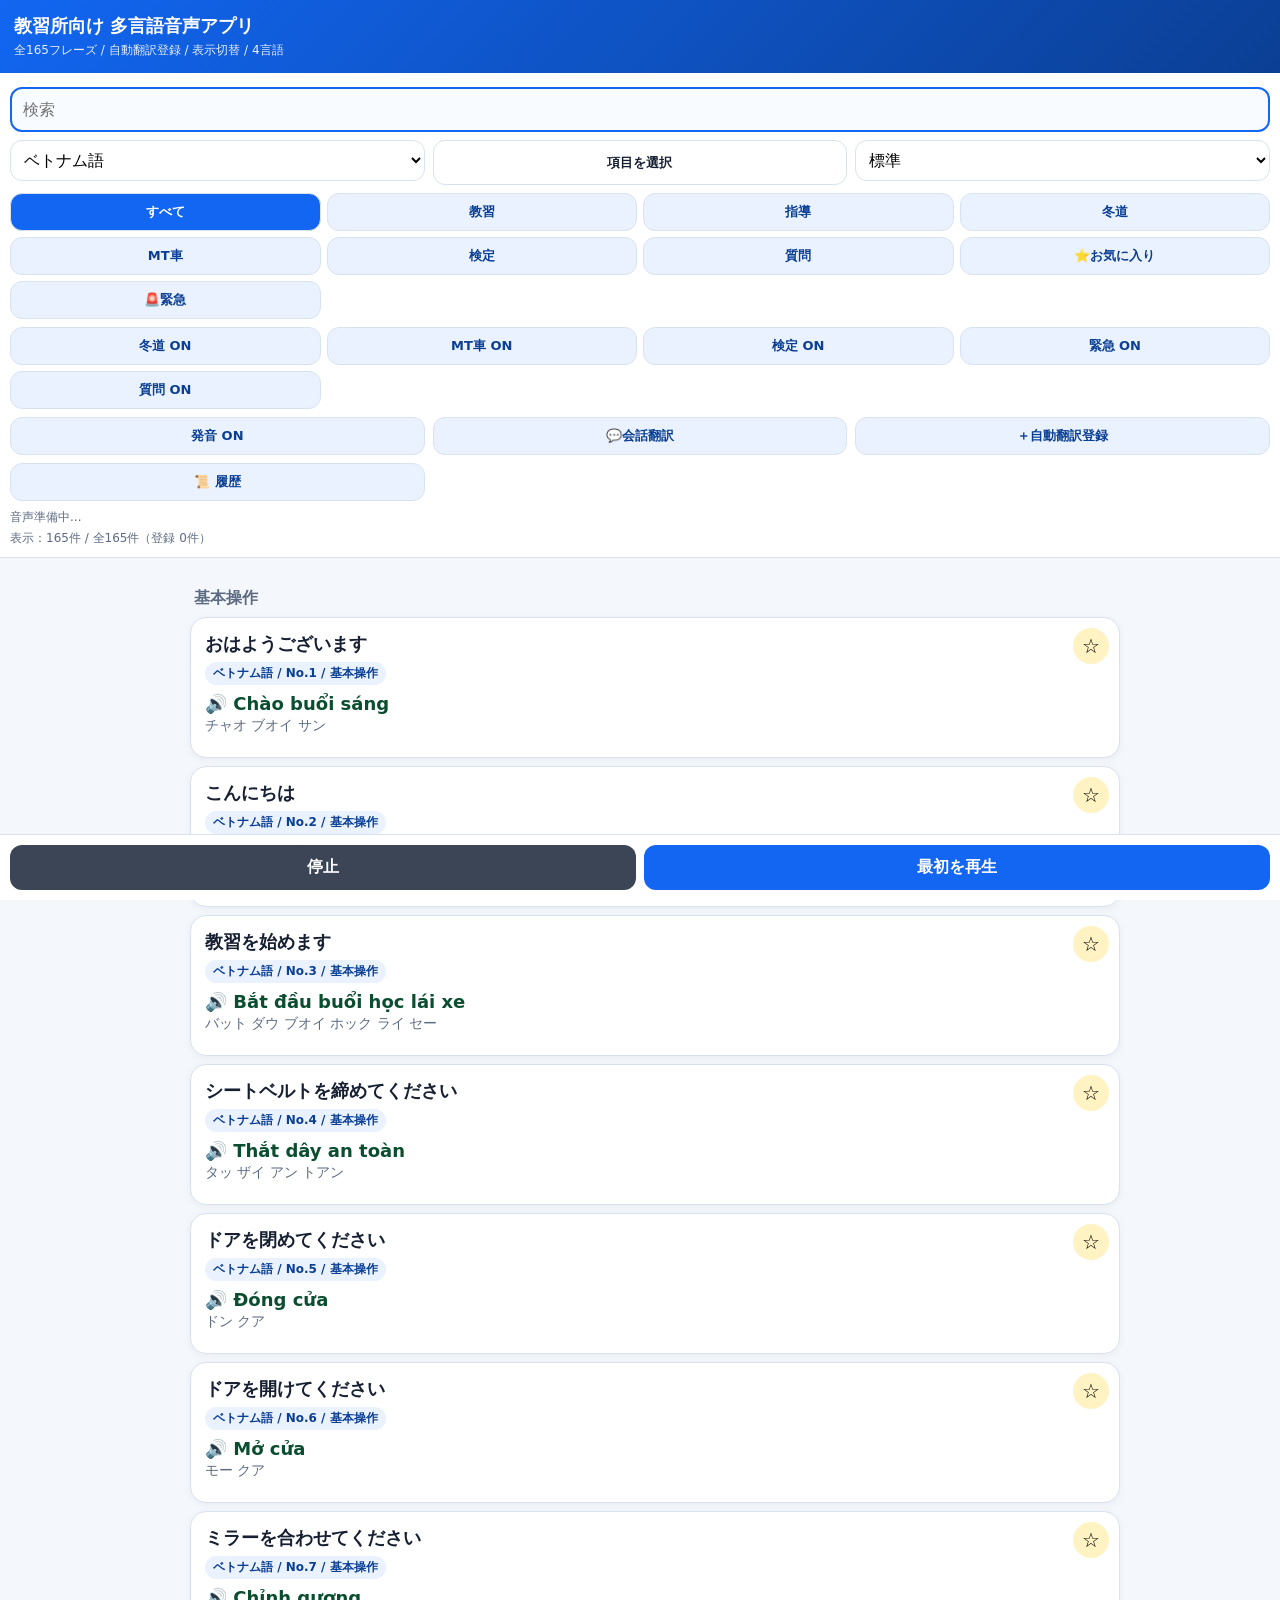
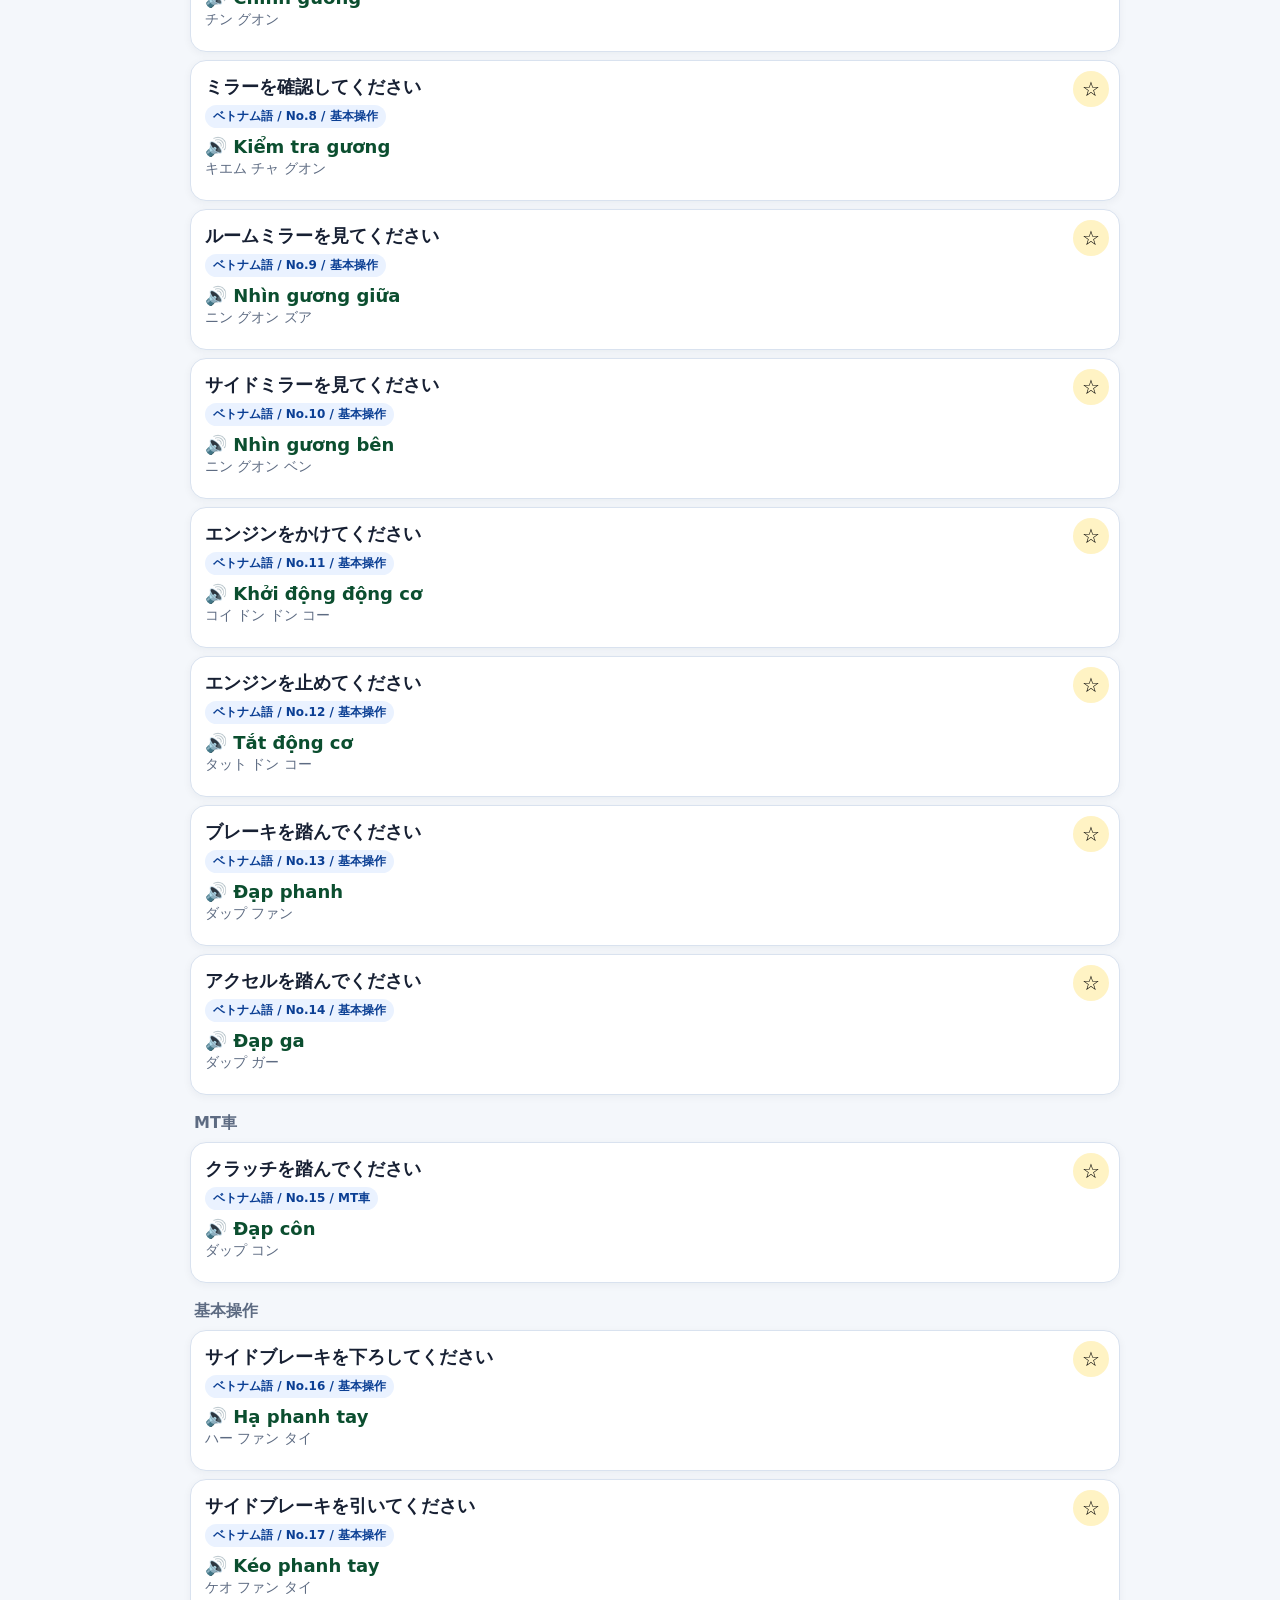
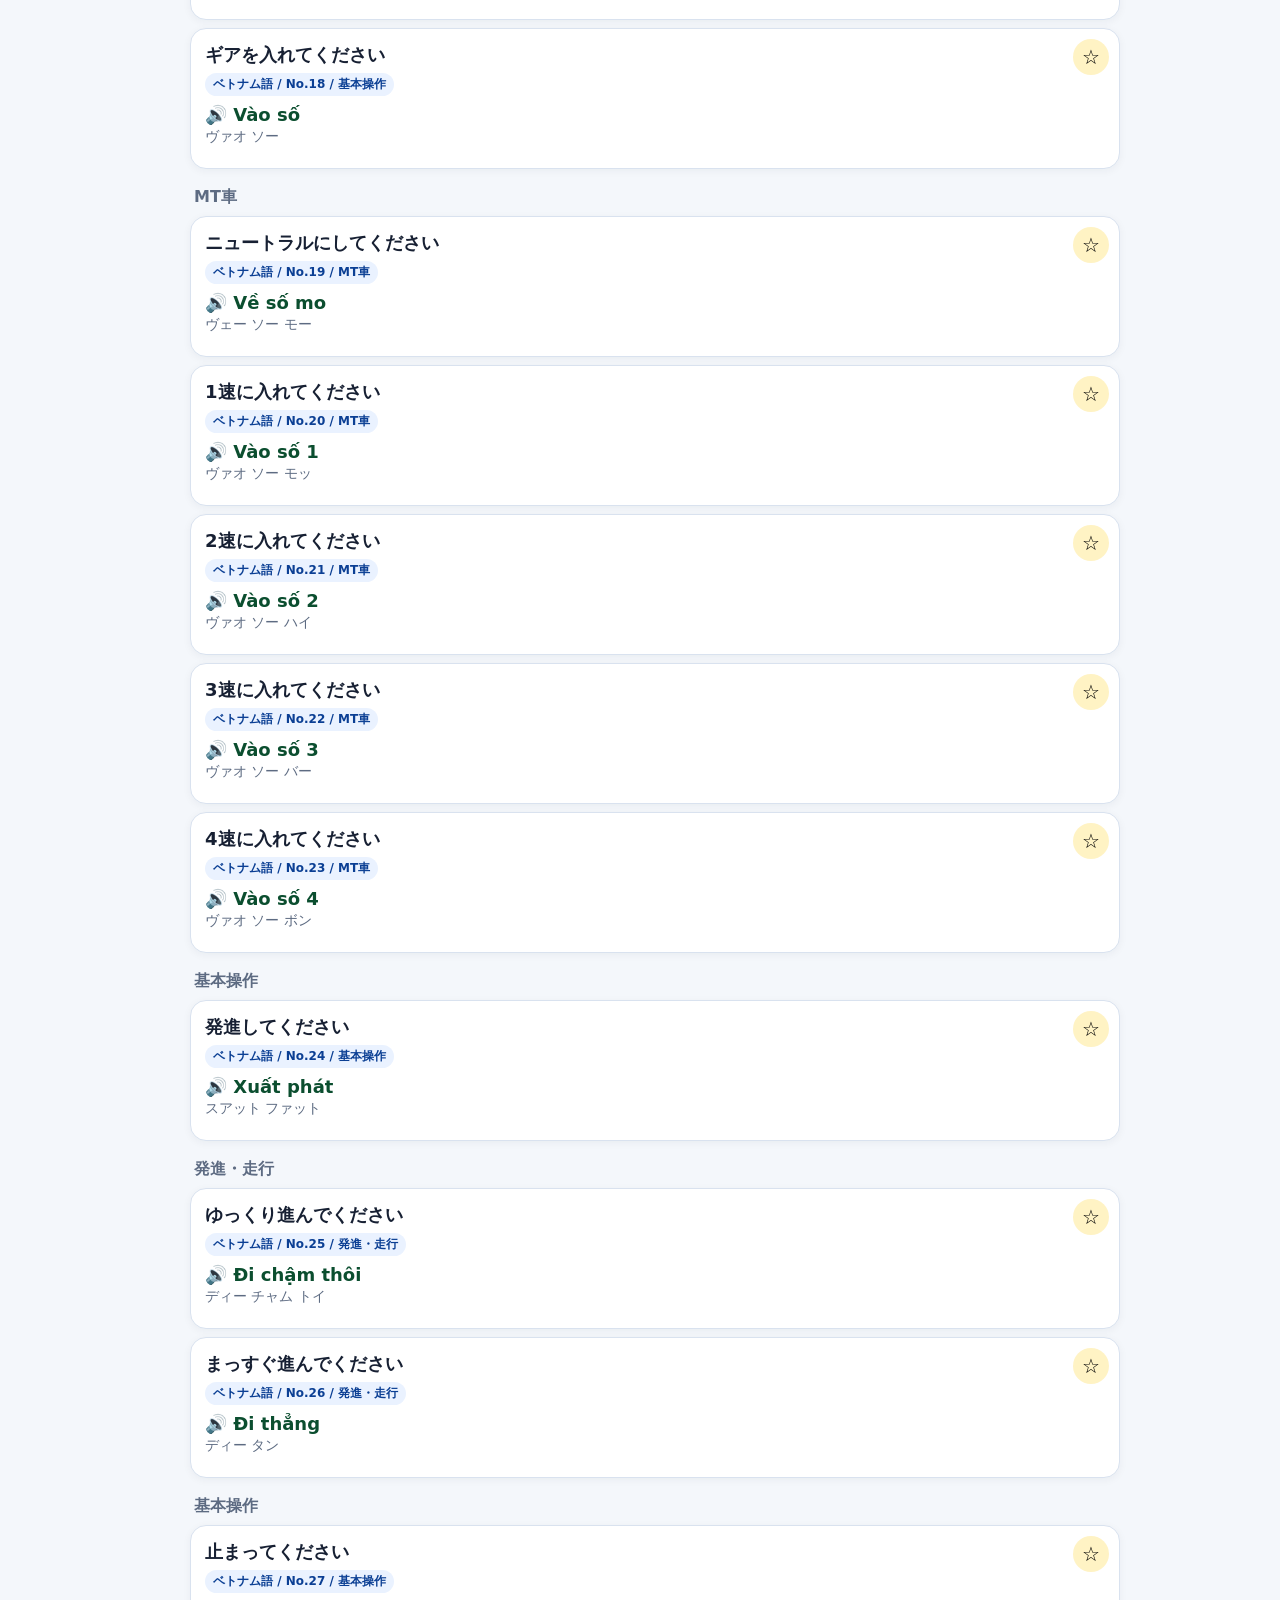
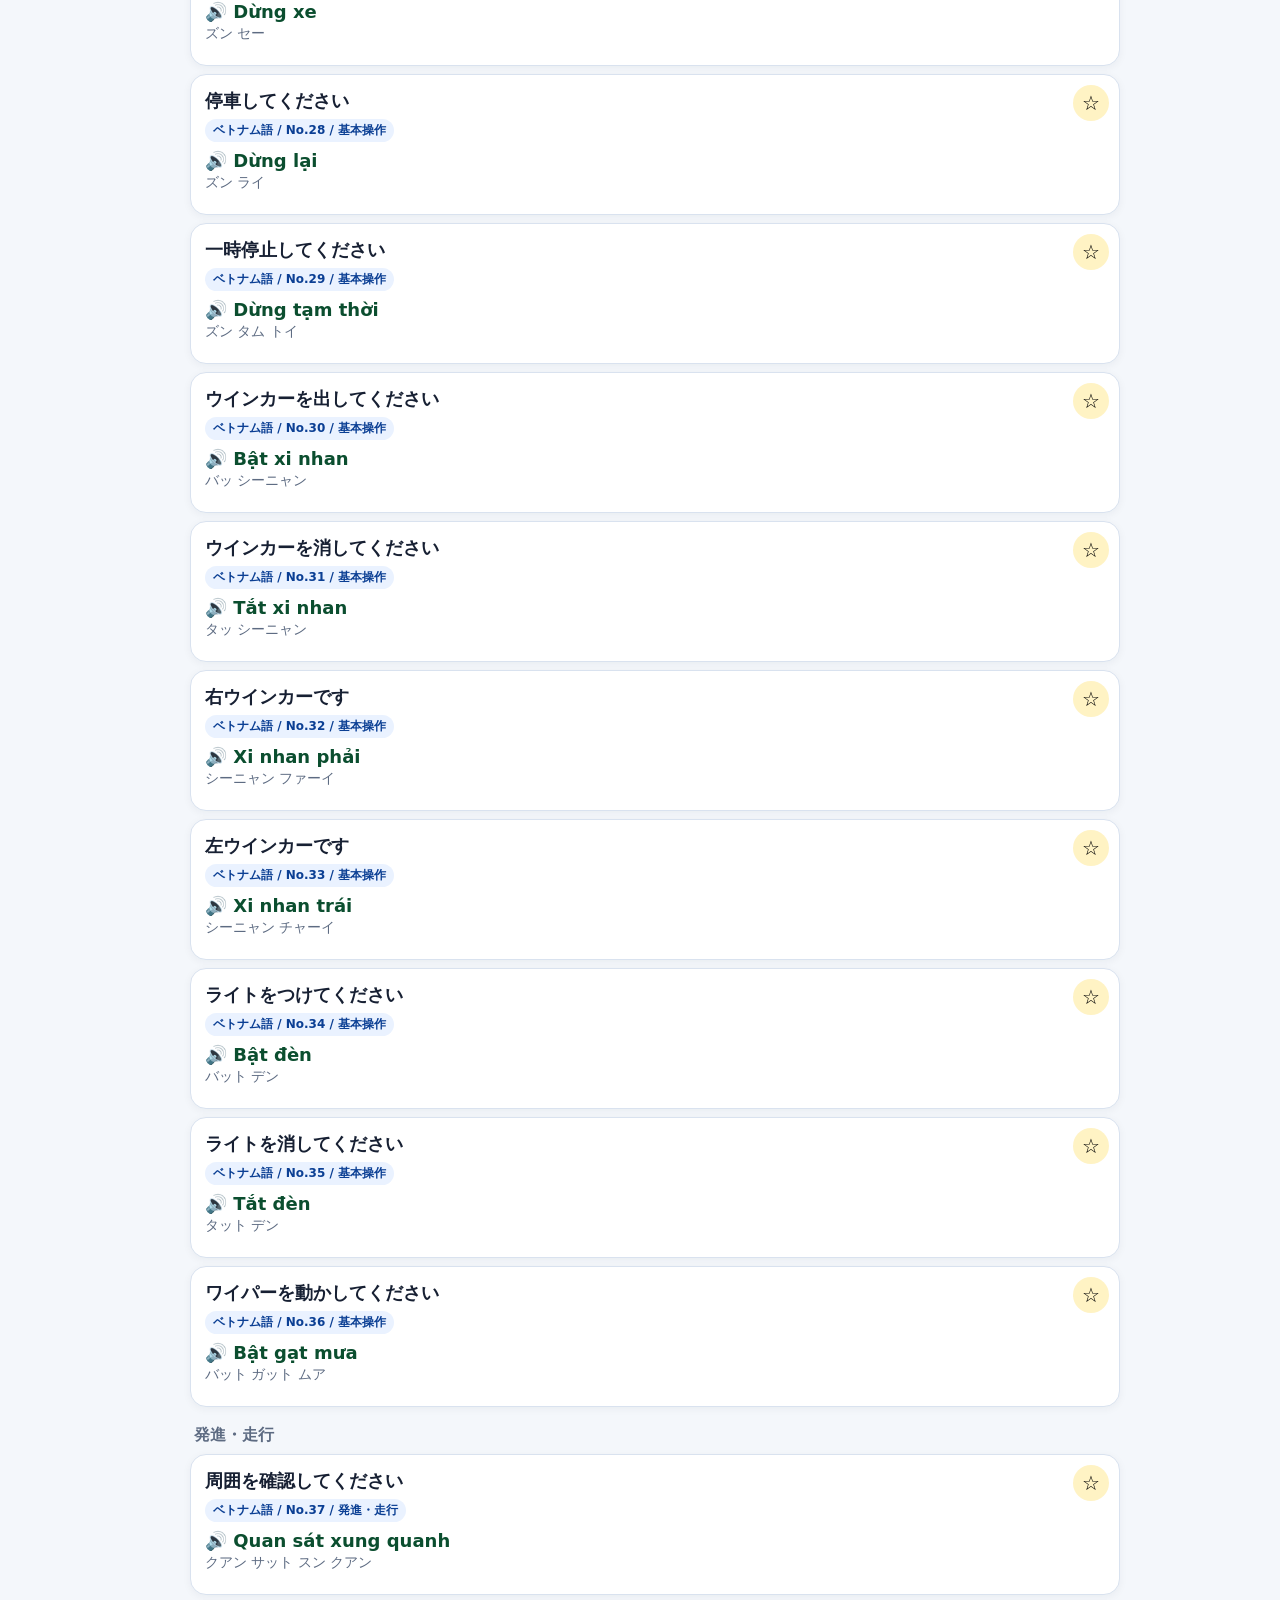
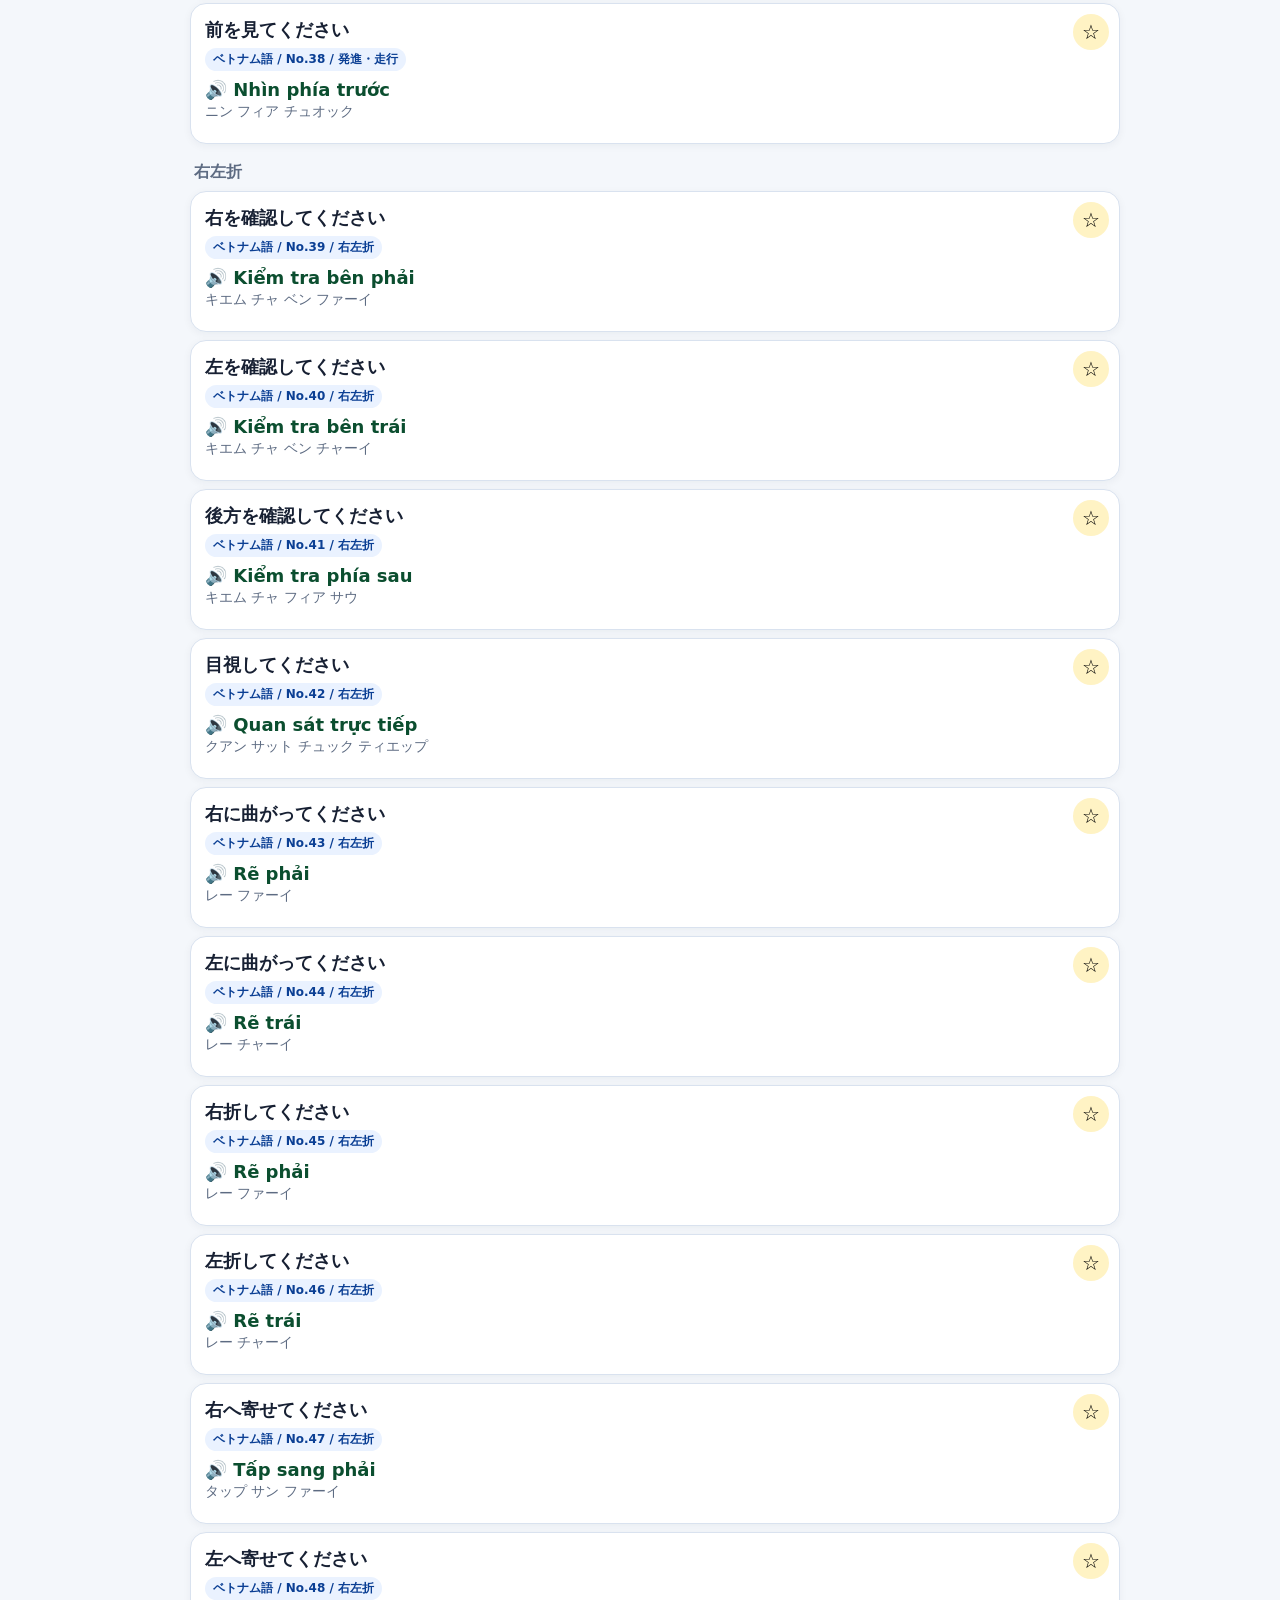
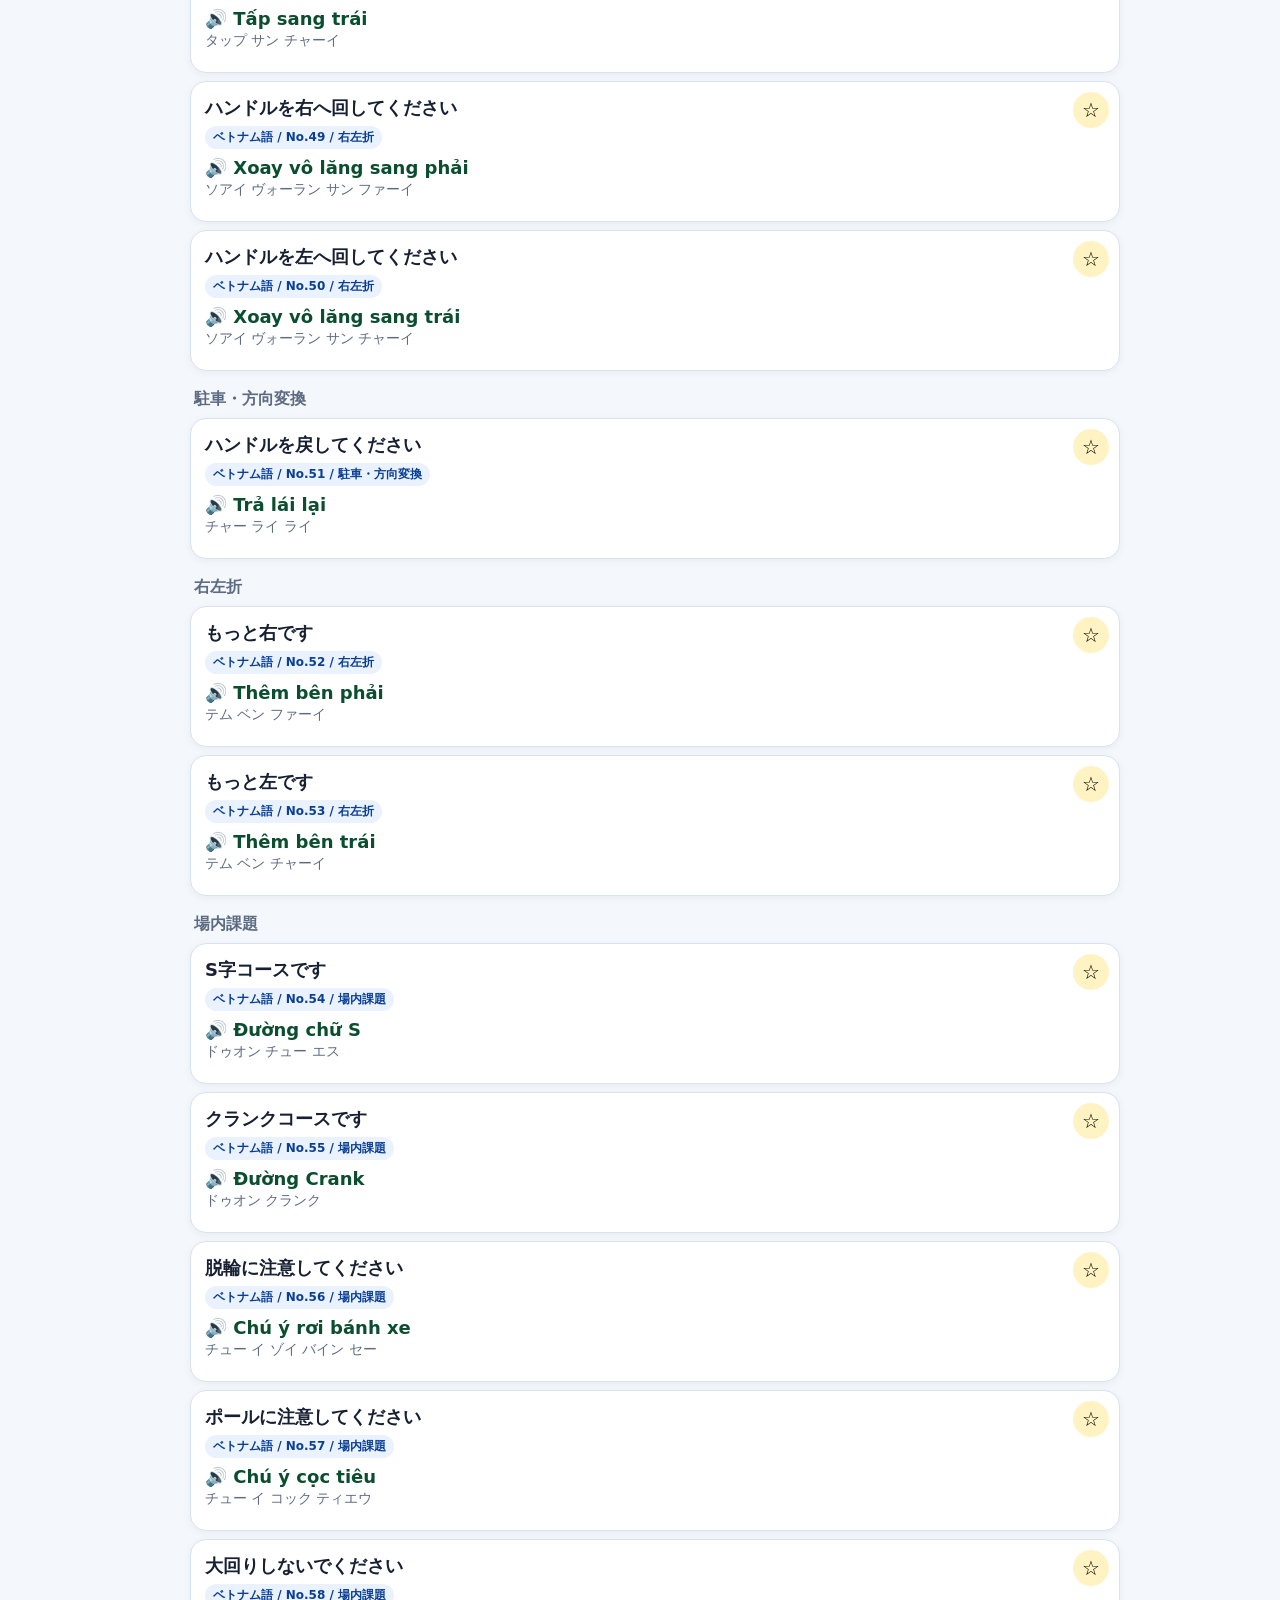
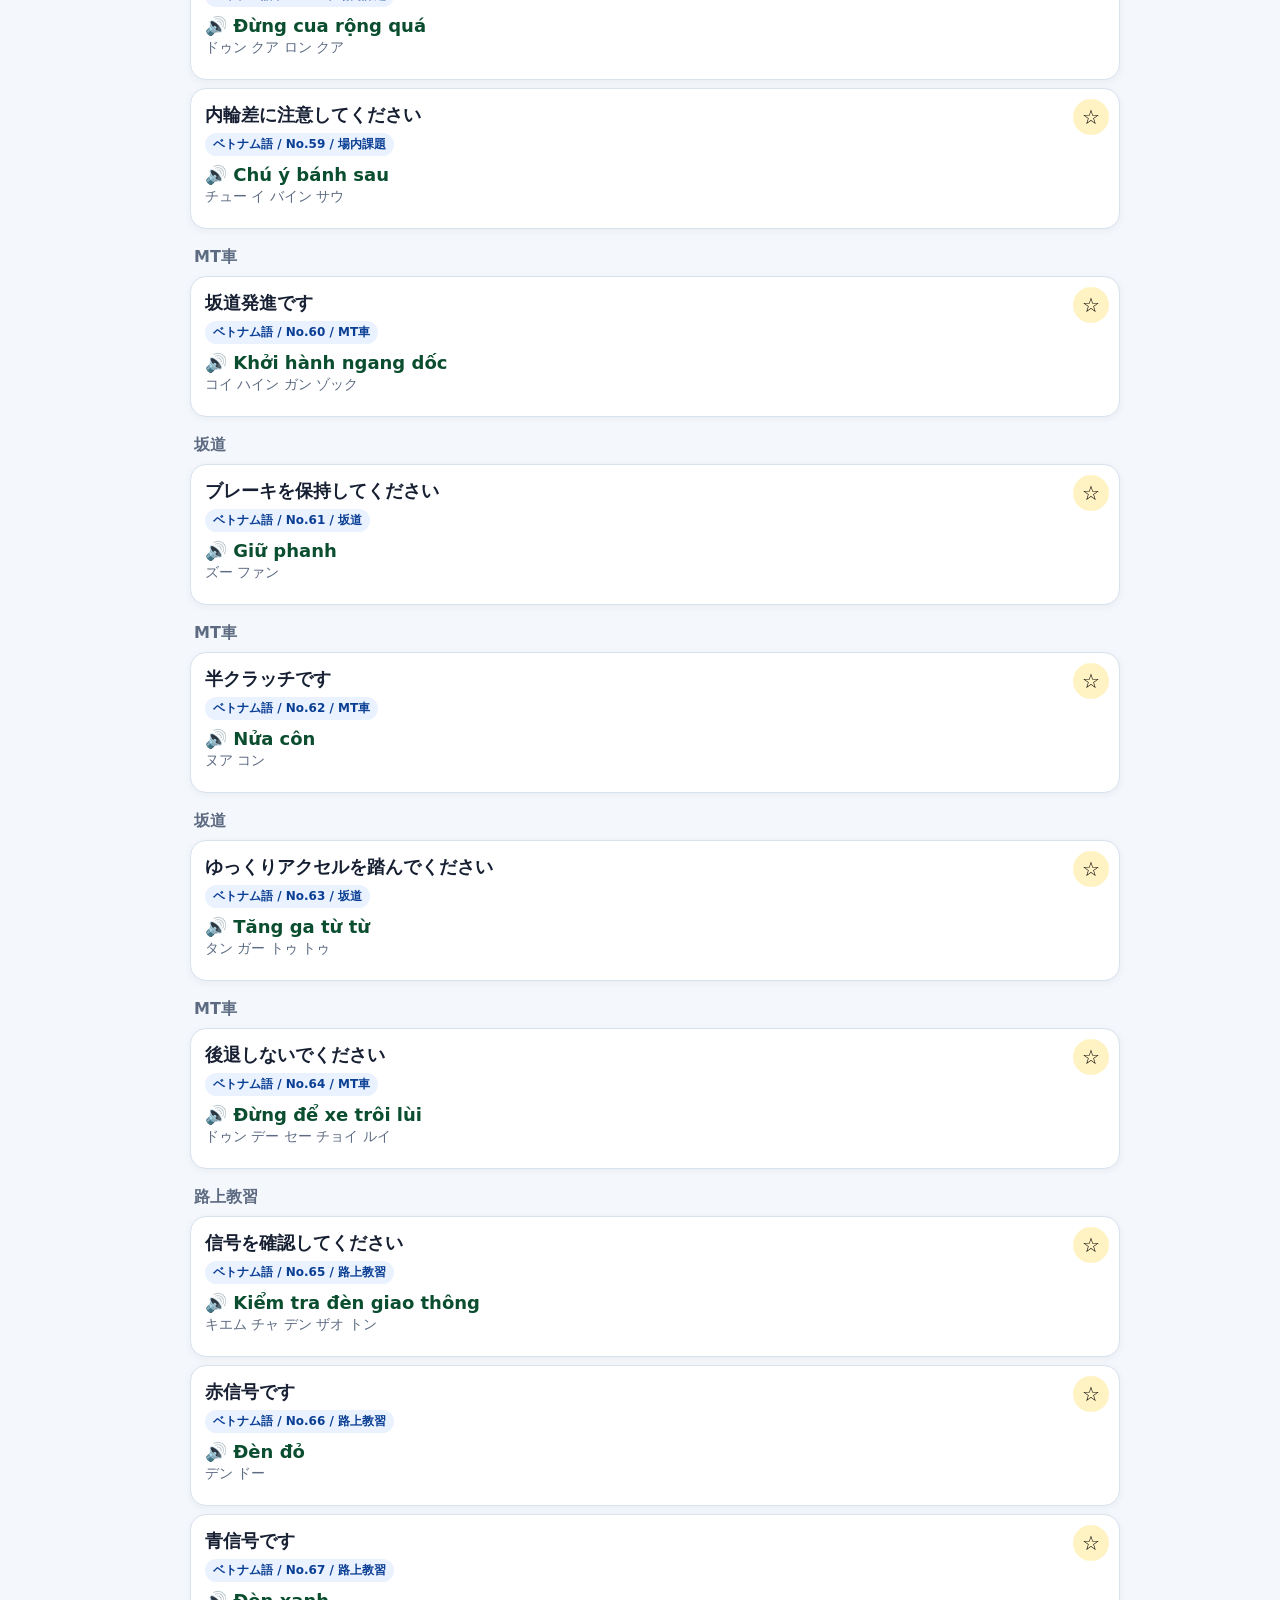
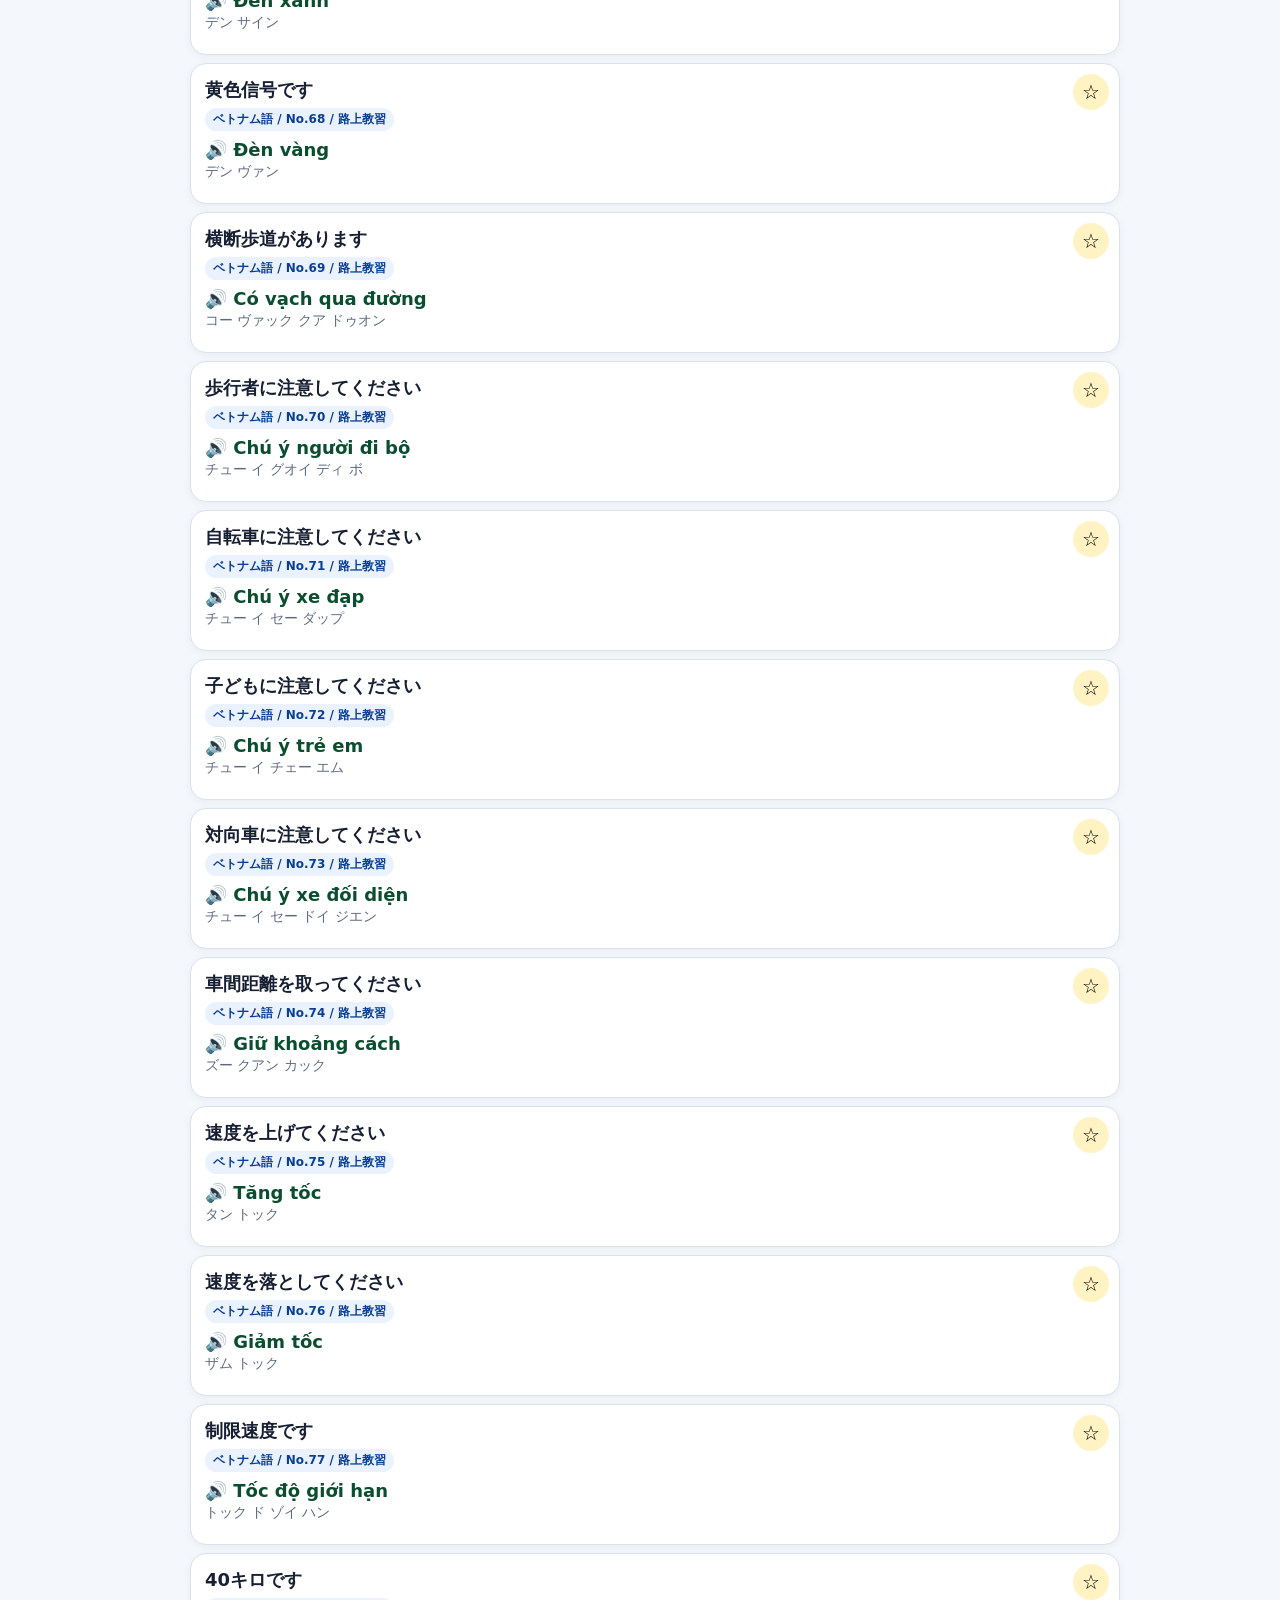
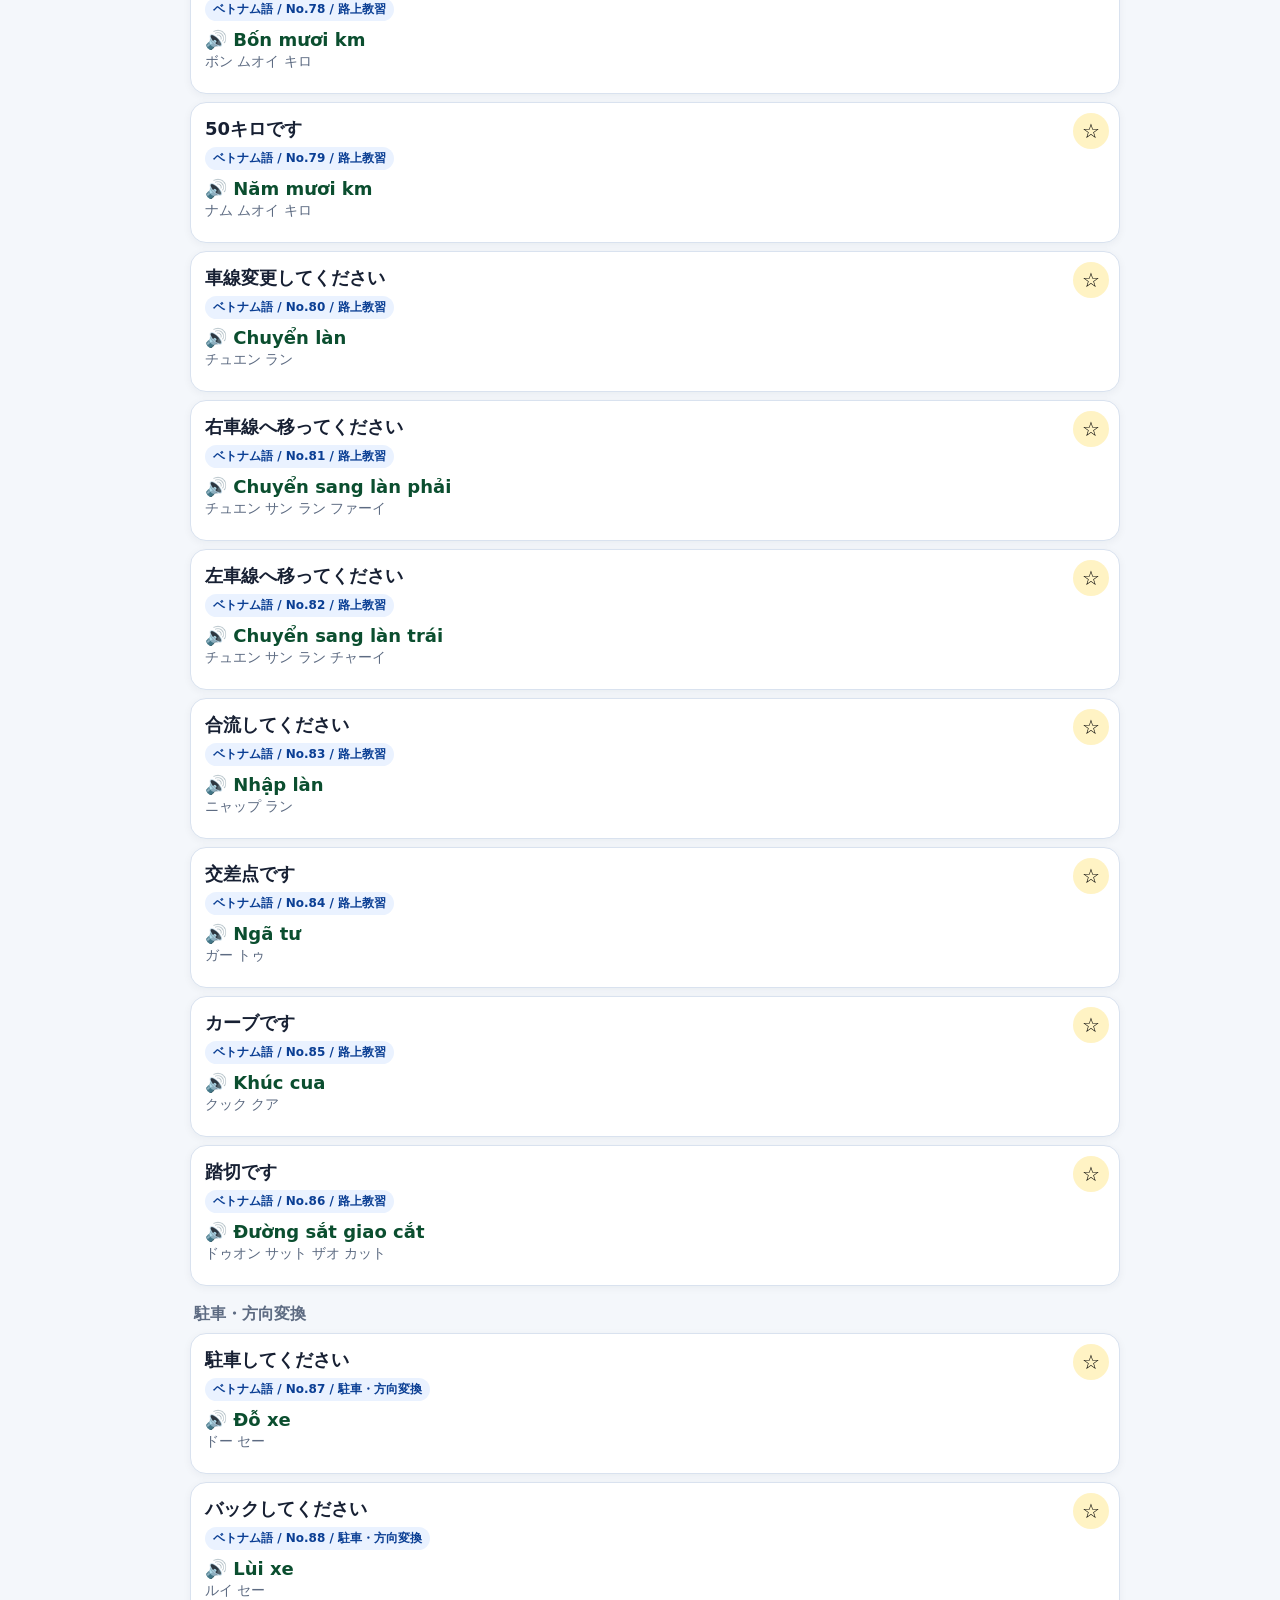
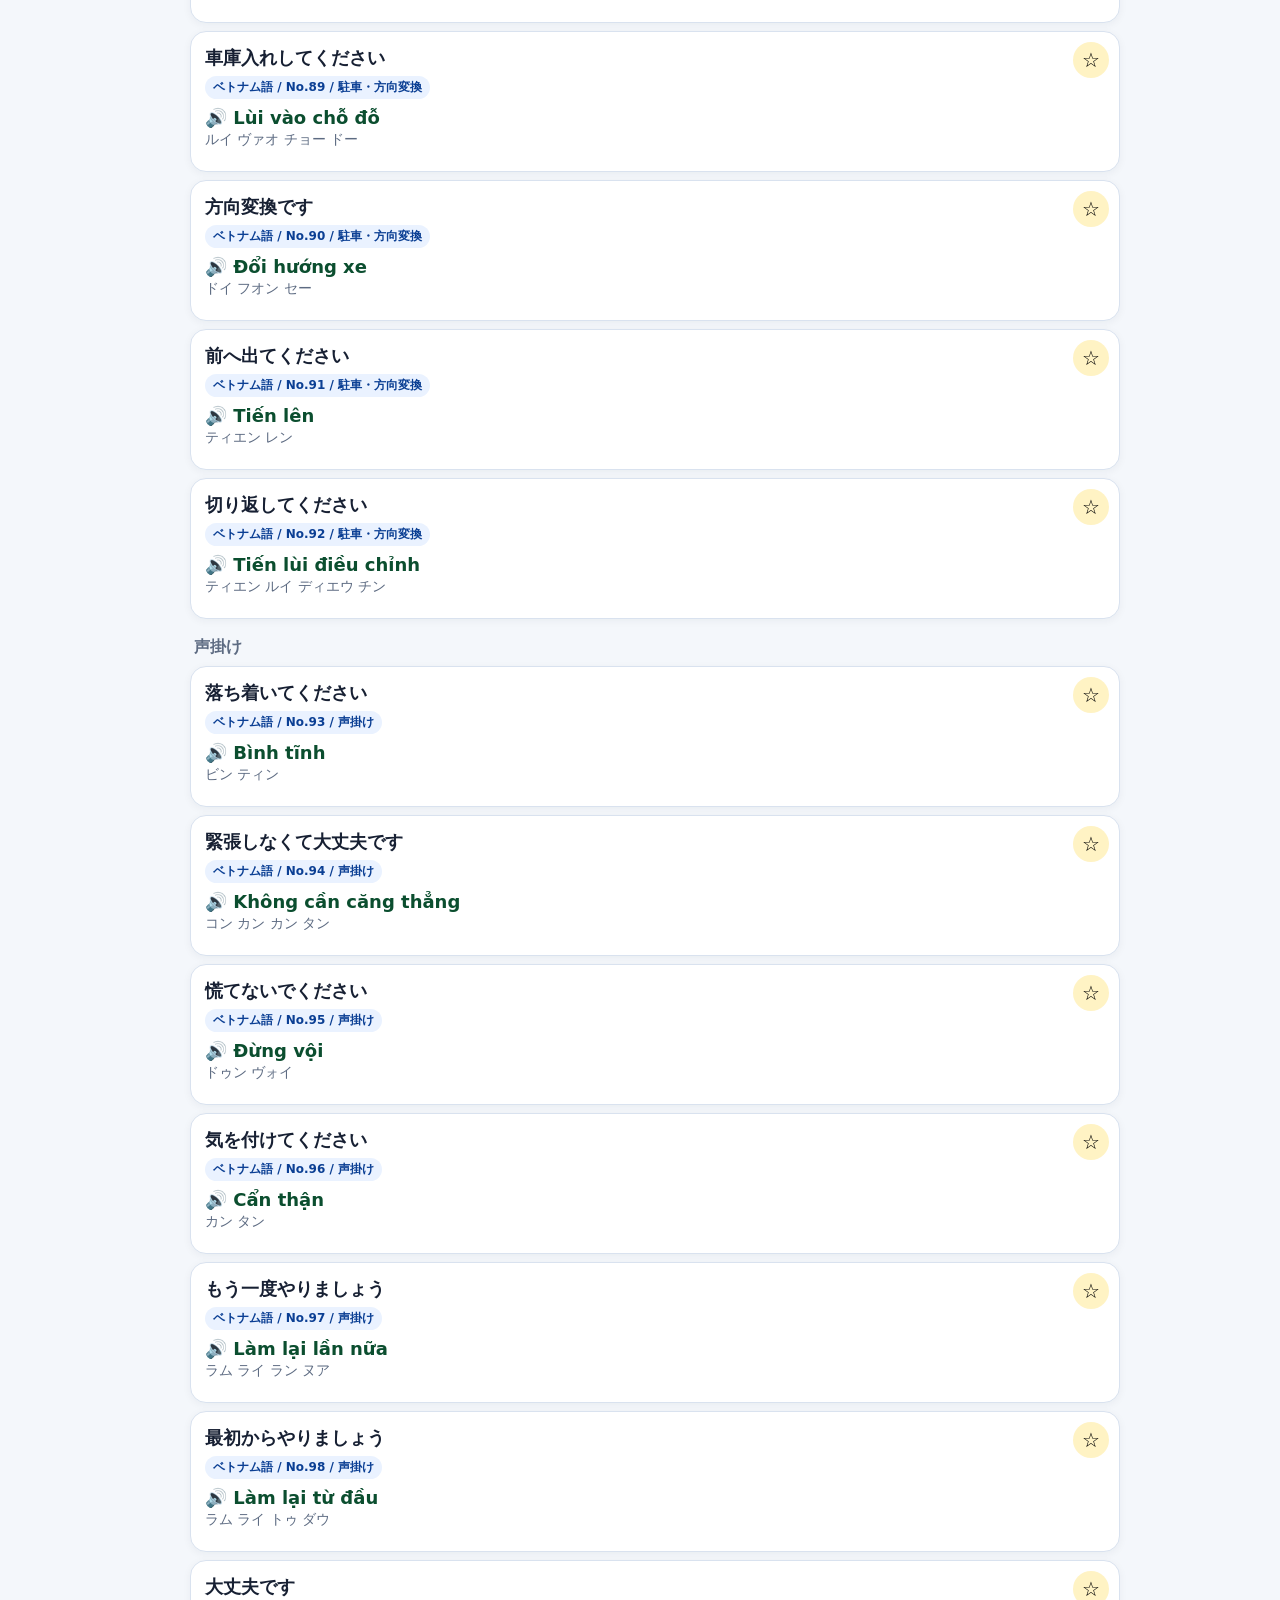
==== commit cae6532d: "Add files via upload" ====
--- a/index.html
+++ b/index.html
@@ -1,4 +1,4 @@
-<!doctype html><html lang="ja"><head><meta charset="utf-8"><meta name="viewport" content="width=device-width,initial-scale=1"><title>教習所多言語音声アプリ DeepL版</title><style>
+<!doctype html><html lang="ja"><head><meta charset="utf-8"><meta name="viewport" content="width=device-width,initial-scale=1"><title>教習所向け 多言語音声アプリ</title><style>
 body{margin:0;background:#f4f7fb;color:#172033;font-family:system-ui,-apple-system,"Noto Sans JP",sans-serif}header{position:sticky;top:0;background:linear-gradient(135deg,#1266f1,#0b3f94);color:white;padding:14px;z-index:5;transition:transform .22s ease,opacity .22s ease}header.hide{transform:translateY(-100%);opacity:0;pointer-events:none}h1{font-size:18px;margin:0 0 4px}.sub{font-size:12px;margin:0;opacity:.9}.toolbar{position:sticky;top:67px;background:white;padding:10px;border-bottom:1px solid #d9e2ef;z-index:4;transition:transform .22s ease,opacity .22s ease}.toolbar.hide{transform:translateY(-125%);opacity:0;pointer-events:none}input,select,button{font:inherit}input,select{width:100%;padding:9px;border:1px solid #d9e2ef;border-radius:12px;margin:4px 0;background:white}#q{font-size:16px;padding:11px;border:2px solid #1266f1;background:#f8fbff;width:65%}.searchRow{display:flex;gap:8px;align-items:center}.micbtn{width:72px;flex:none}.controls{display:grid;grid-template-columns:1fr 1fr 1fr;gap:8px}.modes,.filters{display:grid;grid-template-columns:repeat(4,1fr);gap:6px;margin:8px 0}.filters{display:none}body.allmode .filters{display:grid}.modes button,.filters button,.toolbtn{border:1px solid #d9e2ef;border-radius:12px;background:#eaf2ff;color:#0b3f94;padding:9px 4px;font-weight:900;font-size:13px}.modes button.active{background:#1266f1;color:white}.filters button.off{background:#f1f3f6;color:#8490a3;text-decoration:line-through}.danger.active{background:#d61f2c!important}.tools{display:grid;grid-template-columns:1fr 1fr;gap:8px;margin:8px 0}main{padding:12px;max-width:900px;margin:auto}.note{background:#fff8df;border:1px solid #f0d98c;border-radius:12px;padding:10px;font-size:13px}.cat{font-weight:900;color:#5d6b82;margin:18px 4px 8px}.card{width:100%;text-align:left;background:white;border:1px solid #d9e2ef;border-radius:16px;margin:8px 0;padding:14px;box-shadow:0 2px 8px #1020400d;position:relative}.card.emergency{border:2px solid #d61f2c;background:#fff4f4}.jp{font-size:18px;font-weight:900;padding-right:46px}.target{margin-top:8px;font-size:18px;color:#0b4e2f;font-weight:900}.ruby{margin-top:3px;font-size:14px;color:#5d6b82}.badge{font-size:12px;color:#0b3f94;background:#eaf2ff;border-radius:999px;padding:3px 8px;display:inline-block;margin-top:6px;font-weight:800}.fav{position:absolute;right:10px;top:10px;border:0;background:#fff3c4;border-radius:999px;width:36px;height:36px;font-size:20px}.footer{position:sticky;bottom:0;background:#fffffff2;border-top:1px solid #d9e2ef;padding:10px;display:grid;grid-template-columns:1fr 1fr;gap:8px}.big{border:0;border-radius:12px;padding:12px;color:white;background:#1266f1;font-weight:900}.stop{background:#3b4556}.status,.count{font-size:12px;color:#5d6b82;margin-top:4px}.panel{display:none;background:white;border:1px solid #d9e2ef;border-radius:14px;padding:10px;margin-top:8px}.panel.show{display:block}.historyItem{border-bottom:1px solid #eef2f8;padding:8px 0;font-size:14px}@media(max-width:560px){.controls{grid-template-columns:1fr}.modes,.filters{grid-template-columns:repeat(3,1fr)}.tools{grid-template-columns:1fr}}
 .formgrid{display:grid;grid-template-columns:1fr 1fr;gap:8px}
 .formbtn{border:1px solid #d9e2ef;border-radius:12px;background:#eaf2ff;color:#0b3f94;padding:9px 4px;font-weight:900;font-size:13px}
@@ -188,14 +188,24 @@
 .histReplayBtn{border:0;border-radius:10px;background:#1266f1;color:white;padding:8px 10px;font-weight:900;margin-top:6px}
 .histText{cursor:pointer}
 
+
+/* 履歴表示シンプル化 */
+.simpleHistRow{border-bottom:1px solid #eef2f8;padding:10px 0}
+.histJp{font-weight:900;color:#172033;line-height:1.45}
+.histForeign{font-weight:800;color:#0b4e2f;line-height:1.45;margin-top:4px;white-space:pre-wrap}
+.histBtns{display:flex;gap:8px;margin-top:8px}
+.histReplayBtn{border:0;border-radius:10px;background:#1266f1;color:white;padding:8px 12px;font-weight:900}
+.histDeleteBtn{border:0;border-radius:10px;background:#9b1c31;color:white;padding:8px 12px;font-weight:900}
+.historyHint{font-size:12px;color:#5d6b82;margin:0 0 8px}
+
 </style>
 <link rel="manifest" href="./manifest.json">
 <meta name="theme-color" content="#1266f1">
 <meta name="apple-mobile-web-app-capable" content="yes">
 <meta name="apple-mobile-web-app-title" content="教習音声アプリ">
-<link rel="apple-touch-icon" href="./icon-512.png">
+<link rel="apple-touch-icon" href="./icon.svg">
 </head><body>
-<header><h1 id="appTitle">富山教習所向け 多言語音声アプリ</h1><p class="sub">全165フレーズ / 自動翻訳登録 / 表示切替 / 4言語</p><div id="adminBadge" class="adminBadge">編集モード ON</div></header><section class="toolbar"><div class="searchRow"><input id="q" placeholder="検索"></div><div class="controls"><select id="lang"><option value="vi">ベトナム語</option><option value="en">英語</option><option value="zh">中国語</option><option value="pt">ポルトガル語</option></select><select id="cat"></select>
+<header><h1 id="appTitle">教習所向け 多言語音声アプリ</h1><p class="sub">全165フレーズ / 自動翻訳登録 / 表示切替 / 4言語</p><div id="adminBadge" class="adminBadge">編集モード ON</div></header><section class="toolbar"><div class="searchRow"><input id="q" placeholder="検索"></div><div class="controls"><select id="lang"><option value="vi">ベトナム語</option><option value="en">英語</option><option value="zh">中国語</option><option value="pt">ポルトガル語</option></select><select id="cat"></select>
 <button id="multiCatBtn" class="multiCatBtn" onclick="toggleMultiCatPanel()">項目を選択</button>
 <div id="multiCatPanel" class="multiCatPanel">
   <div class="small">表示したい項目を選択できます。</div>
@@ -1796,4 +1806,109 @@
 }
 </script>
 
+
+<script>
+/* 履歴表示シンプル化パッチ：時刻・言語名を非表示、日本語＋翻訳文だけ表示 */
+function historySimpleText(x){
+  const jp = (x && x.jp) ? String(x.jp) : '';
+  const foreign = (x && (x.t || x.text)) ? String(x.t || x.text) : '';
+  return { jp, foreign };
+}
+
+function historyLangFromLabel(label){
+  if(label === 'ベトナム語')return 'vi';
+  if(label === '英語')return 'en';
+  if(label === '中国語')return 'zh';
+  if(label === 'ポルトガル語')return 'pt';
+  return (typeof lang !== 'undefined' && lang.value) ? lang.value : 'vi';
+}
+
+function pickVoiceForHistory(code){
+  try{
+    const list = speechSynthesis.getVoices ? speechSynthesis.getVoices() : [];
+    const exact = list.find(v => (v.lang||'').toLowerCase() === String(code||'').toLowerCase());
+    if(exact)return exact;
+    const prefix = String(code||'').split('-')[0].toLowerCase();
+    return list.find(v => (v.lang||'').toLowerCase().startsWith(prefix)) || null;
+  }catch(_){
+    return null;
+  }
+}
+
+function speakHistoryText(text, langKey){
+  if(!text)return;
+  if(!('speechSynthesis' in window))return;
+  speechSynthesis.cancel();
+  const cfg = (typeof LANGS !== 'undefined' && LANGS[langKey]) ? LANGS[langKey] : {code:'vi-VN'};
+  const u = new SpeechSynthesisUtterance(text);
+  u.lang = cfg.code || 'vi-VN';
+  const v = pickVoiceForHistory(u.lang);
+  if(v)u.voice = v;
+  try{u.rate = parseFloat(rate.value) || 0.9;}catch(_){u.rate = 0.9;}
+  speechSynthesis.speak(u);
+}
+
+function speakHistory(indexFromNewest){
+  const items = (history || []).slice().reverse();
+  const item = items[indexFromNewest];
+  if(!item)return;
+
+  const text = item.t || item.text || '';
+  const langKey = item.lang || historyLangFromLabel(item.label);
+  if(text){
+    speakHistoryText(text, langKey);
+    return;
+  }
+
+  const p = (typeof findPhraseFromHistoryItem === 'function') ? findPhraseFromHistoryItem(item) : null;
+  if(p){
+    const l = (typeof lang !== 'undefined' && lang.value) ? lang.value : 'vi';
+    if(typeof speak === 'function') speak(p[l] || p.vi || p.jp, p.jp);
+    return;
+  }
+
+  alert('再生できる履歴がありません');
+}
+
+function simpleHistoryRow(x, i){
+  const t = historySimpleText(x);
+  const jpLine = t.jp ? '<div class="histJp">' + esc(t.jp) + '</div>' : '';
+  const foreignLine = t.foreign ? '<div class="histForeign">' + esc(t.foreign) + '</div>' : '';
+  return '<div class="histRow simpleHistRow">' +
+    '<div class="histText" onclick="speakHistory(' + i + ')">' +
+      jpLine + foreignLine +
+    '</div>' +
+    '<div class="histBtns">' +
+      '<button class="histReplayBtn" onclick="speakHistory(' + i + ')">再生</button>' +
+      '<button class="histDeleteBtn" onclick="deleteHistoryItem(' + i + ',event)">削除</button>' +
+    '</div>' +
+  '</div>';
+}
+
+function toggleHistory(){
+  const items = (history || []).slice().reverse();
+  if(!items.length){
+    if(typeof openCommonPanel === 'function'){
+      openCommonPanel('履歴','<p class="small">履歴はありません。</p>');
+    }else if(typeof historyPanel !== 'undefined'){
+      historyPanel.classList.toggle('show');
+      historyPanel.innerHTML = '<b>履歴</b><p>履歴はまだありません。</p>';
+    }
+    return;
+  }
+
+  const body =
+    '<div class="historyHint">日本語と翻訳文だけを表示します。再生ボタンで音声を聞けます。</div>' +
+    '<button class="formbtn warn" onclick="clearAllHistoryFromPanel()">履歴をすべて削除</button>' +
+    items.map((x,i)=>simpleHistoryRow(x,i)).join('');
+
+  if(typeof openCommonPanel === 'function'){
+    openCommonPanel('履歴', body);
+  }else if(typeof historyPanel !== 'undefined'){
+    historyPanel.classList.toggle('show');
+    historyPanel.innerHTML = '<b>履歴</b>' + body;
+  }
+}
+</script>
+
 </body></html>
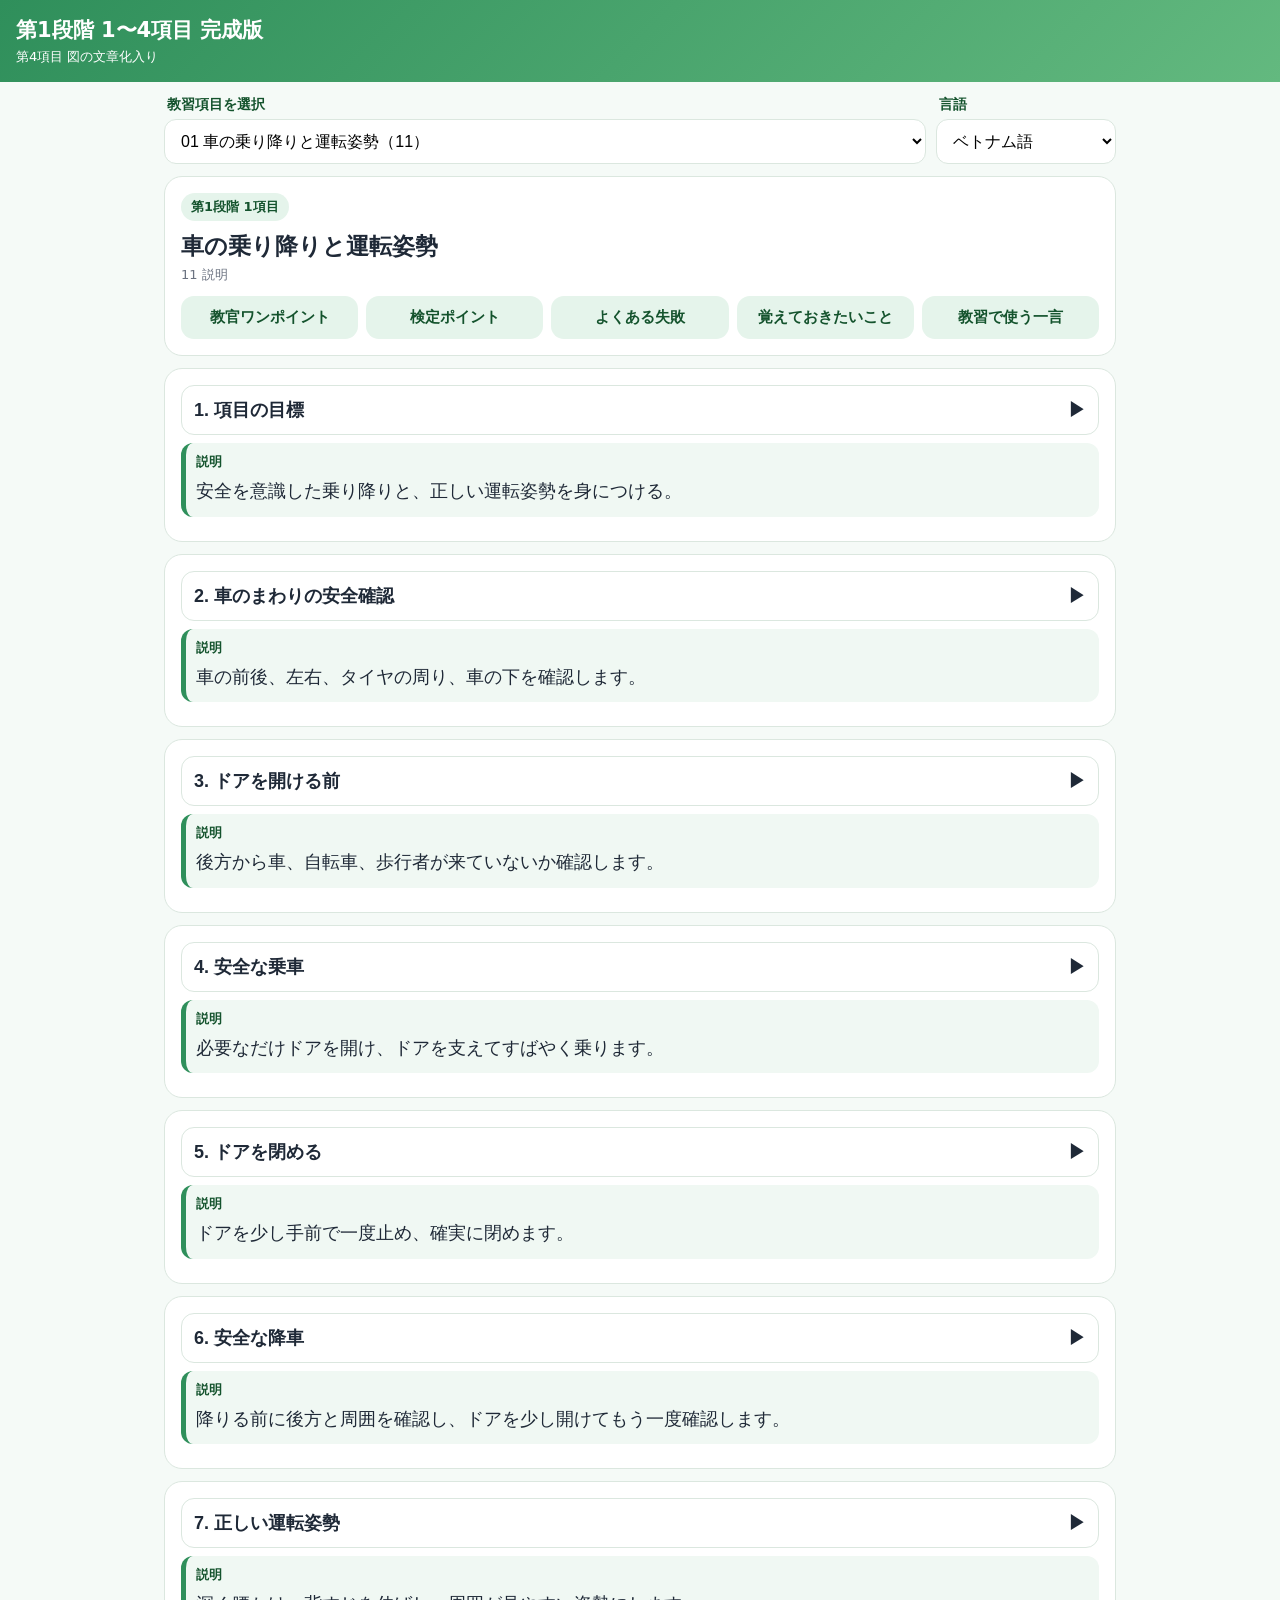
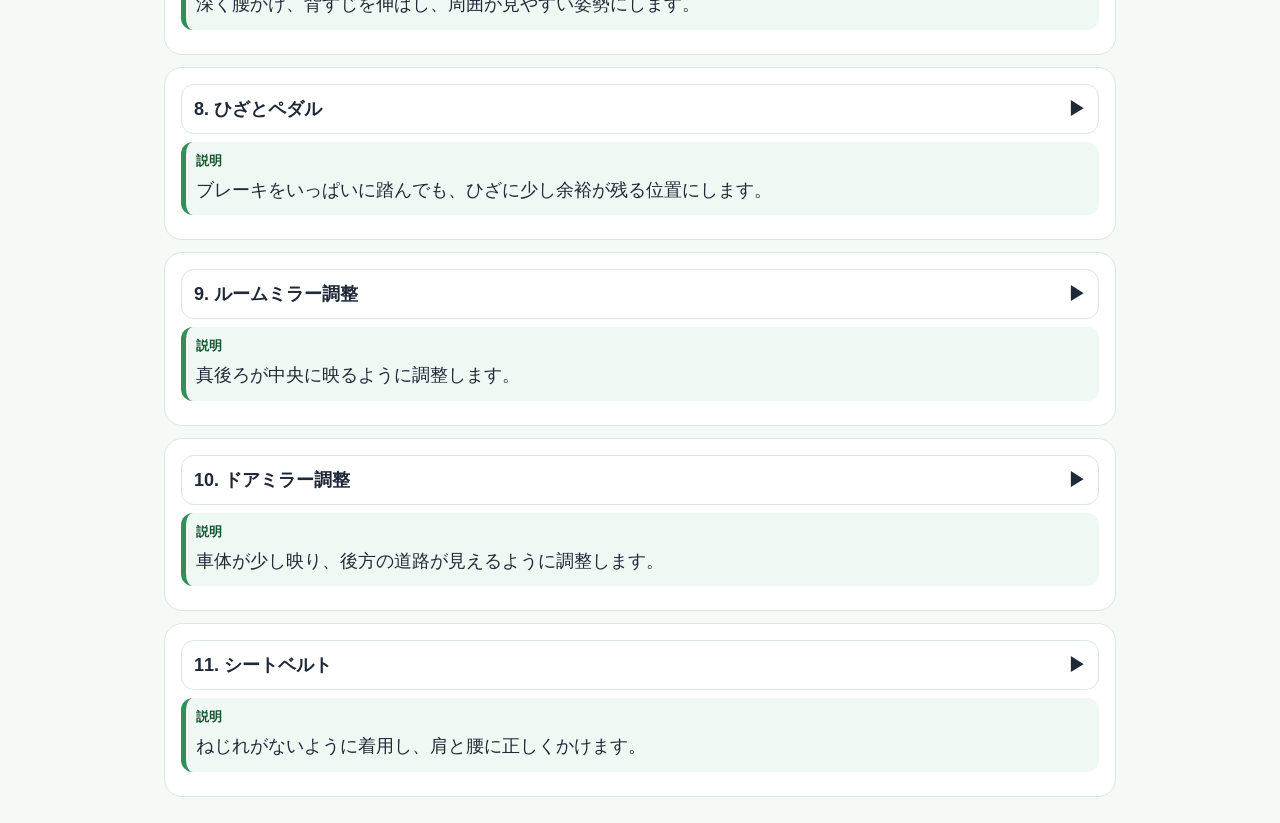
==== commit 7e25d26e: "Add files via upload" ====
--- a/index.html
+++ b/index.html
@@ -1,1914 +1,10 @@
-<!doctype html><html lang="ja"><head><meta charset="utf-8"><meta name="viewport" content="width=device-width,initial-scale=1"><title>教習所向け 多言語音声アプリ</title><style>
-body{margin:0;background:#f4f7fb;color:#172033;font-family:system-ui,-apple-system,"Noto Sans JP",sans-serif}header{position:sticky;top:0;background:linear-gradient(135deg,#1266f1,#0b3f94);color:white;padding:14px;z-index:5;transition:transform .22s ease,opacity .22s ease}header.hide{transform:translateY(-100%);opacity:0;pointer-events:none}h1{font-size:18px;margin:0 0 4px}.sub{font-size:12px;margin:0;opacity:.9}.toolbar{position:sticky;top:67px;background:white;padding:10px;border-bottom:1px solid #d9e2ef;z-index:4;transition:transform .22s ease,opacity .22s ease}.toolbar.hide{transform:translateY(-125%);opacity:0;pointer-events:none}input,select,button{font:inherit}input,select{width:100%;padding:9px;border:1px solid #d9e2ef;border-radius:12px;margin:4px 0;background:white}#q{font-size:16px;padding:11px;border:2px solid #1266f1;background:#f8fbff;width:65%}.searchRow{display:flex;gap:8px;align-items:center}.micbtn{width:72px;flex:none}.controls{display:grid;grid-template-columns:1fr 1fr 1fr;gap:8px}.modes,.filters{display:grid;grid-template-columns:repeat(4,1fr);gap:6px;margin:8px 0}.filters{display:none}body.allmode .filters{display:grid}.modes button,.filters button,.toolbtn{border:1px solid #d9e2ef;border-radius:12px;background:#eaf2ff;color:#0b3f94;padding:9px 4px;font-weight:900;font-size:13px}.modes button.active{background:#1266f1;color:white}.filters button.off{background:#f1f3f6;color:#8490a3;text-decoration:line-through}.danger.active{background:#d61f2c!important}.tools{display:grid;grid-template-columns:1fr 1fr;gap:8px;margin:8px 0}main{padding:12px;max-width:900px;margin:auto}.note{background:#fff8df;border:1px solid #f0d98c;border-radius:12px;padding:10px;font-size:13px}.cat{font-weight:900;color:#5d6b82;margin:18px 4px 8px}.card{width:100%;text-align:left;background:white;border:1px solid #d9e2ef;border-radius:16px;margin:8px 0;padding:14px;box-shadow:0 2px 8px #1020400d;position:relative}.card.emergency{border:2px solid #d61f2c;background:#fff4f4}.jp{font-size:18px;font-weight:900;padding-right:46px}.target{margin-top:8px;font-size:18px;color:#0b4e2f;font-weight:900}.ruby{margin-top:3px;font-size:14px;color:#5d6b82}.badge{font-size:12px;color:#0b3f94;background:#eaf2ff;border-radius:999px;padding:3px 8px;display:inline-block;margin-top:6px;font-weight:800}.fav{position:absolute;right:10px;top:10px;border:0;background:#fff3c4;border-radius:999px;width:36px;height:36px;font-size:20px}.footer{position:sticky;bottom:0;background:#fffffff2;border-top:1px solid #d9e2ef;padding:10px;display:grid;grid-template-columns:1fr 1fr;gap:8px}.big{border:0;border-radius:12px;padding:12px;color:white;background:#1266f1;font-weight:900}.stop{background:#3b4556}.status,.count{font-size:12px;color:#5d6b82;margin-top:4px}.panel{display:none;background:white;border:1px solid #d9e2ef;border-radius:14px;padding:10px;margin-top:8px}.panel.show{display:block}.historyItem{border-bottom:1px solid #eef2f8;padding:8px 0;font-size:14px}@media(max-width:560px){.controls{grid-template-columns:1fr}.modes,.filters{grid-template-columns:repeat(3,1fr)}.tools{grid-template-columns:1fr}}
-.formgrid{display:grid;grid-template-columns:1fr 1fr;gap:8px}
-.formbtn{border:1px solid #d9e2ef;border-radius:12px;background:#eaf2ff;color:#0b3f94;padding:9px 4px;font-weight:900;font-size:13px}
-.formbtn.primary{background:#1266f1;color:white}
-.formbtn.warn{background:#fff3c4;color:#6a4b00}
-.small{font-size:12px;color:#5d6b82}
-.loading{opacity:.65}
-.del{display:none;margin-top:8px;border:0;border-radius:10px;background:#9b1c31;color:white;padding:8px;font-weight:900}
-.card.custom{border-color:#7a5cff}
-.card.custom .del{display:inline-block}
-@media(max-width:560px){.formgrid{grid-template-columns:1fr}}
-
-.editbtn,.movebtn{border:0;border-radius:10px;background:#eaf2ff;color:#0b3f94;padding:8px 10px;font-weight:900;margin:6px 6px 0 0}
-.movebtn{background:#f1f3f6;color:#3b4556}
-.cardActions{margin-top:8px}
-.editPanelTitle{font-weight:900;margin-bottom:6px}
-.tools{grid-template-columns:1fr 1fr 1fr!important}
-
-#editPanel.show{display:block;position:relative;z-index:20;margin:12px 0 16px;background:#ffffff}
-#editPanel input,#editPanel select{font-size:16px}
-body.editing .toolbar{position:relative;top:auto}
-body.editing header{position:relative}
-
-body:not(.adminMode) .adminOnly{display:none!important}
-.adminBadge{display:none;background:#fff3c4;color:#6a4b00;border-radius:999px;padding:4px 10px;font-size:12px;font-weight:900;margin-top:6px}
-body.adminMode .adminBadge{display:inline-block}
-.adminExit{border:1px solid #d9e2ef;border-radius:12px;background:#fff3c4;color:#6a4b00;padding:9px 4px;font-weight:900;font-size:13px}
-
-.backupBox{background:#f8fbff;border:1px dashed #1266f1;border-radius:14px;padding:10px;margin-top:10px}
-.backupBox textarea{width:100%;min-height:120px;border:1px solid #d9e2ef;border-radius:12px;padding:8px;font-family:monospace;box-sizing:border-box}
-
-.dragHandle{display:none;border:0;border-radius:10px;background:#3b4556;color:#fff;padding:8px 10px;font-weight:900;margin:6px 6px 0 0;touch-action:pan-y;cursor:grab}
-body.favMode .dragHandle{display:inline-block}
-.card.dragging{opacity:.55;transform:scale(.99)}
-.card.dropTarget{outline:3px dashed #1266f1}
-
-body.favMode .movebtn{display:none!important}
-body.favMode .dragHandle{display:none!important}
-body.favMode .card{touch-action:pan-y}
-body.favMode .card::after{content:none!important;display:none!important}
-body.favMode.adminMode .card::after{content:none!important;display:none!important}
-
-.hidebtn{border:0;border-radius:10px;background:#fff3c4;color:#6a4b00;padding:8px 10px;font-weight:900;margin:6px 6px 0 0}
-.hiddenListItem{border-bottom:1px solid #eef2f8;padding:10px 0;font-size:14px}
-.hiddenBadge{background:#f1f3f6;color:#8490a3;border-radius:999px;padding:3px 8px;font-size:12px;font-weight:900}
-body:not(.adminMode) .hidebtn{display:none!important}
-
-.editOverlay{display:none;position:fixed;inset:0;background:rgba(0,0,0,.45);z-index:9999;padding:14px;box-sizing:border-box;overflow:auto}
-.editOverlay.show{display:block}
-.editModal{background:#fff;border-radius:18px;padding:14px;max-width:680px;margin:24px auto 80px;box-shadow:0 10px 30px rgba(0,0,0,.22)}
-.editModalTitle{font-weight:900;font-size:18px;margin-bottom:8px}
-.editModal input,.editModal select{font-size:16px;box-sizing:border-box}
-body.modalOpen{overflow:hidden}
-.editbtn{border:0;border-radius:10px;background:#eaf2ff;color:#0b3f94;padding:8px 10px;font-weight:900;margin:6px 6px 0 0}
-body:not(.adminMode) .editbtn{display:none!important}
-
-.addOverlay{display:none;position:fixed;inset:0;background:rgba(0,0,0,.45);z-index:9998;padding:14px;box-sizing:border-box;overflow:auto;-webkit-overflow-scrolling:touch}
-.addOverlay.show{display:block}
-.addModal{background:#fff;border-radius:18px;padding:14px;max-width:680px;margin:24px auto 100px;box-shadow:0 10px 30px rgba(0,0,0,.22)}
-.addModalTitle{font-weight:900;font-size:18px;margin-bottom:8px}
-.addModal input,.addModal select{font-size:16px;box-sizing:border-box}
-.addModal .formgrid{display:grid;grid-template-columns:1fr 1fr;gap:8px}
-@media(max-width:560px){.addModal .formgrid{grid-template-columns:1fr}}
-body.modalOpen{overflow:hidden}
-
-/* simple copy protection */
-body, .card, .jp, .target, .ruby, .badge{
-  -webkit-user-select:none;
-  user-select:none;
-  -webkit-touch-callout:none;
-}
-input, textarea{
-  -webkit-user-select:text;
-  user-select:text;
-  -webkit-touch-callout:default;
-}
-
-.panelOverlay{display:none;position:fixed;inset:0;background:rgba(0,0,0,.45);z-index:9997;padding:14px;box-sizing:border-box;overflow:auto;-webkit-overflow-scrolling:touch}
-.panelOverlay.show{display:block}
-.panelModal{background:#fff;border-radius:18px;padding:14px;max-width:680px;margin:24px auto 100px;box-shadow:0 10px 30px rgba(0,0,0,.22)}
-.panelModalTitle{font-weight:900;font-size:18px;margin-bottom:8px}
-body.modalOpen{overflow:hidden}
-
-.historyItem{cursor:pointer;border-bottom:1px solid #eef2f8;padding:10px 6px;border-radius:10px}
-.historyItem:active{background:#eaf2ff}
-.historyHint{font-size:12px;color:#8490a3;margin:6px 0 10px}
-
-.histDeleteBtn{border:0;border-radius:10px;background:#fff4f4;color:#b00020;padding:6px 9px;font-weight:900;margin-left:8px}
-.histRow{display:flex;align-items:center;justify-content:space-between;gap:8px;border-bottom:1px solid #eef2f8;padding:8px 0}
-.histText{flex:1;padding:8px 6px;border-radius:10px}
-.histText:active{background:#eaf2ff}
-
-body.favMode .card{touch-action:pan-y}
-.card.favDragging{opacity:.55;transform:scale(.99);outline:2px dashed #1266f1}
-
-.multiCatBtn{border:1px solid #d9e2ef;border-radius:12px;background:#fff;color:#172033;padding:9px 8px;font-weight:900;font-size:13px}
-.multiCatPanel{display:none;background:#fff;border:1px solid #d9e2ef;border-radius:14px;padding:10px;margin:8px 0;box-shadow:0 2px 8px #10204014}
-.multiCatPanel.show{display:block}
-.multiCatGrid{display:grid;grid-template-columns:1fr 1fr;gap:6px;max-height:220px;overflow:auto;-webkit-overflow-scrolling:touch}
-.multiCatItem{display:flex;align-items:center;gap:6px;background:#f8fbff;border:1px solid #eef2f8;border-radius:10px;padding:7px;font-size:13px;font-weight:700}
-.multiCatItem input{width:auto!important}
-.multiCatActions{display:grid;grid-template-columns:1fr 1fr;gap:8px;margin-top:8px}
-@media(max-width:560px){.multiCatGrid{grid-template-columns:1fr}}
-
-/* single category hidden: use multi category only */
-#cat{display:none!important}
-label[for="cat"], .catLabel{display:none!important}
-.multiCatBtn{width:100%;margin-top:4px}
-
-/* category header cleanup */
-.catHeader.hiddenByMulti{display:none!important}
-
-.rubyToggleBtn{border:1px solid #d9e2ef;border-radius:12px;background:#fff;color:#172033;padding:9px 8px;font-weight:900;font-size:13px}
-body.hideRuby .ruby{display:none!important}
-
-/* ruby toggle beside search */
-.rubyToggleBtn{border:1px solid #d9e2ef;border-radius:12px;background:#fff;color:#172033;padding:9px 8px;font-weight:900;font-size:13px}
-.searchRubyRow{display:grid;grid-template-columns:1fr auto;gap:8px;align-items:center}
-body.hideRuby .ruby{display:none!important}
-.extraRuby{font-size:13px;color:#6b7588;margin-top:4px}
-body.hideRuby .extraRuby{display:none!important}
-
-/* ruby toggle button in search-button position */
-.rubyToggleBtn{border:1px solid #d9e2ef;border-radius:12px;background:#fff;color:#172033;padding:9px 8px;font-weight:900;font-size:13px;white-space:nowrap}
-body.hideRuby .ruby{display:none!important}
-body.hideRuby .extraRuby{display:none!important}
-
-/* ruby button optimized placement */
-.searchRubyRow{display:block!important}
-#q{width:100%!important;box-sizing:border-box}
-.rubyToggleBtn{border:0;border-radius:12px;background:#eaf2ff;color:#0b3f94;padding:9px 8px;font-weight:900;font-size:13px;white-space:nowrap}
-body.hideRuby .ruby{display:none!important}
-body.hideRuby .extraRuby{display:none!important}
-
-/* fixed pronunciation button */
-.rubyToggleBtn{
-  min-width:0!important;
-  width:auto!important;
-  text-align:center!important;
-  border:0!important;
-  border-radius:12px!important;
-  background:#eaf2ff!important;
-  color:#0b3f94!important;
-  padding:9px 8px!important;
-  font-weight:900!important;
-  font-size:13px!important;
-  white-space:nowrap!important;
-}
-body.hideRuby .ruby{display:none!important}
-body.hideRuby .extraRuby{display:none!important}
-
-/* pronunciation button same as other menu buttons */
-.rubyToggleBtn{
-  width:auto!important;
-  min-width:0!important;
-  text-align:center!important;
-  border:1px solid #d9e2ef!important;
-  border-radius:12px!important;
-  background:#eaf2ff!important;
-  color:#0b3f94!important;
-  padding:9px 8px!important;
-  font-weight:900!important;
-  font-size:13px!important;
-  white-space:nowrap!important;
-  box-sizing:border-box!important;
-}
-
-/* conversation translation modal */
-.convOverlay{display:none;position:fixed;inset:0;background:rgba(0,0,0,.45);z-index:9996;padding:14px;box-sizing:border-box;overflow:auto;-webkit-overflow-scrolling:touch}
-.convOverlay.show{display:block}
-.convModal{background:#fff;border-radius:18px;padding:14px;max-width:680px;margin:24px auto 100px;box-shadow:0 10px 30px rgba(0,0,0,.22)}
-.convModalTitle{font-weight:900;font-size:18px;margin-bottom:8px}
-.convModal textarea,.convModal select{font-size:16px;box-sizing:border-box;width:100%}
-.convModal textarea{min-height:92px;border:1px solid #d9e2ef;border-radius:12px;padding:10px}
-.convResult{background:#f8fbff;border:1px solid #eef2f8;border-radius:14px;padding:12px;margin-top:10px;font-size:17px;line-height:1.6}
-.convSmall{font-size:12px;color:#8490a3;margin-top:6px}
-.convActions{display:grid;grid-template-columns:1fr 1fr;gap:8px;margin-top:8px}
-.convActions3{display:grid;grid-template-columns:1fr 1fr 1fr;gap:8px;margin-top:8px}
-@media(max-width:560px){.convActions3{grid-template-columns:1fr}}
-
-/* conversation simple mode */
-.convActions{display:grid;grid-template-columns:1fr 1fr;gap:8px;margin-top:8px}
-.convModal textarea{min-height:110px}
-
-/* translate-and-play / history replay patch */
-button:disabled{opacity:.65;filter:grayscale(.15)}
-.histReplayBtn{border:0;border-radius:10px;background:#1266f1;color:white;padding:8px 10px;font-weight:900;margin-top:6px}
-.histText{cursor:pointer}
-
-
-/* 履歴表示シンプル化 */
-.simpleHistRow{border-bottom:1px solid #eef2f8;padding:10px 0}
-.histJp{font-weight:900;color:#172033;line-height:1.45}
-.histForeign{font-weight:800;color:#0b4e2f;line-height:1.45;margin-top:4px;white-space:pre-wrap}
-.histBtns{display:flex;gap:8px;margin-top:8px}
-.histReplayBtn{border:0;border-radius:10px;background:#1266f1;color:white;padding:8px 12px;font-weight:900}
-.histDeleteBtn{border:0;border-radius:10px;background:#9b1c31;color:white;padding:8px 12px;font-weight:900}
-.historyHint{font-size:12px;color:#5d6b82;margin:0 0 8px}
-
-</style>
-<link rel="manifest" href="./manifest.json">
-<meta name="theme-color" content="#1266f1">
-<meta name="apple-mobile-web-app-capable" content="yes">
-<meta name="apple-mobile-web-app-title" content="教習音声アプリ">
-<link rel="apple-touch-icon" href="./icon.svg">
-</head><body>
-<header><h1 id="appTitle">教習所向け 多言語音声アプリ</h1><p class="sub">全165フレーズ / 自動翻訳登録 / 表示切替 / 4言語</p><div id="adminBadge" class="adminBadge">編集モード ON</div></header><section class="toolbar"><div class="searchRow"><input id="q" placeholder="検索"></div><div class="controls"><select id="lang"><option value="vi">ベトナム語</option><option value="en">英語</option><option value="zh">中国語</option><option value="pt">ポルトガル語</option></select><select id="cat"></select>
-<button id="multiCatBtn" class="multiCatBtn" onclick="toggleMultiCatPanel()">項目を選択</button>
-<div id="multiCatPanel" class="multiCatPanel">
-  <div class="small">表示したい項目を選択できます。</div>
-  <div id="multiCatGrid" class="multiCatGrid"></div>
-  <div class="multiCatActions">
-    <button class="formbtn" onclick="selectAllCategories()">すべて選択</button>
-    <button class="formbtn" onclick="clearMultiCategories()">解除</button>
-  </div>
-</div>
-<select id="rate"><option value="0.75">ゆっくり</option><option value="0.9" selected>標準</option><option value="1.05">少し速い</option></select></div><div class="modes"><button data-mode="すべて" class="active">すべて</button><button data-mode="教習">教習</button><button data-mode="指導">指導</button><button data-mode="冬道">冬道</button><button data-mode="MT車">MT車</button><button data-mode="検定">検定</button><button data-mode="質問">質問</button><button data-mode="お気に入り">⭐お気に入り</button><button data-mode="緊急" class="danger">🚨緊急</button></div><div class="filters"><button data-filter="冬道">冬道 ON</button><button data-filter="MT車">MT車 ON</button><button data-filter="検定">検定 ON</button><button data-filter="緊急">緊急 ON</button><button data-filter="質問">質問 ON</button></div><div class="tools"><button id="rubyToggleBtn" class="toolbtn rubyToggleBtn" onclick="toggleRubyDisplay()">発音 ON</button><button class="toolbtn" onclick="openConversationModal()">💬会話翻訳</button><button class="toolbtn" onclick="toggleAdd()">＋自動翻訳登録</button><button class="toolbtn adminOnly" onclick="toggleBackup()">💾バックアップ</button><button class="toolbtn adminOnly" onclick="toggleHiddenPanel()">👁非表示管理</button><button class="adminExit adminOnly" onclick="disableAdminMode()">編集終了</button><button class="toolbtn" onclick="toggleHistory()">📜 履歴</button></div><div id="status" class="status">音声準備中...</div><div id="count" class="count"></div>
-<div id="addPanel" class="panel">
-<b>新規フレーズ登録・自動翻訳</b>
-<p class="small">日本語だけ入力して「4言語へ自動翻訳」を押してください。翻訳結果を確認・修正してから登録できます。</p>
-<div class="formgrid">
-<select id="newMode"><option>教習</option><option>指導</option><option>冬道</option><option>MT車</option><option>検定</option><option>緊急</option><option>質問</option></select>
-<input id="newCat" placeholder="項目：例）基本操作">
-</div>
-<input id="newJp" placeholder="日本語：例）ブレーキを構えましょう">
-<div class="formgrid">
-<button class="formbtn primary" onclick="autoTranslate()">4言語へ自動翻訳</button>
-<button class="formbtn warn" onclick="copyFromJapanese()">日本語を仮入力</button>
-</div>
-<input id="newVi" placeholder="ベトナム語">
-<input id="newRuby" placeholder="カタカナ発音（必要なら手入力）">
-<input id="newEn" placeholder="英語">
-<input id="newZh" placeholder="中国語">
-<input id="newPt" placeholder="ポルトガル語">
-<div class="formgrid">
-<button class="formbtn primary" onclick="addPhrase()">登録する</button>
-<button class="formbtn" onclick="clearCustom()">登録フレーズ全削除</button>
-</div>
-</div>
-
-<div id="editPanel" class="panel">
-<div class="editPanelTitle">フレーズ編集</div>
-<input type="hidden" id="editId">
-<div class="formgrid">
-<select id="editMode"><option>教習</option><option>指導</option><option>冬道</option><option>MT車</option><option>検定</option><option>緊急</option><option>質問</option></select>
-<input id="editCat" placeholder="項目">
-</div>
-<input id="editJp" placeholder="日本語">
-<input id="editVi" placeholder="ベトナム語">
-<input id="editRuby" placeholder="カタカナ発音">
-<input id="editEn" placeholder="英語">
-<input id="editZh" placeholder="中国語">
-<input id="editPt" placeholder="ポルトガル語">
-<div class="formgrid">
-<button class="formbtn primary" onclick="saveEditPhrase()">編集を保存</button>
-<button class="formbtn" onclick="closeEditPanel()">閉じる</button>
-</div>
-<p class="small">編集内容はこの端末に保存されます。元に戻すボタンで初期フレーズへ戻せます。</p>
-</div>
-
-<div id="backupPanel" class="panel adminOnly">
-<b>バックアップ・復元</b>
-<p class="small">編集内容・登録フレーズ・お気に入り順を保存できます。機種変更やChromeデータ消去対策に使えます。</p>
-<div class="formgrid">
-<button class="formbtn primary" onclick="exportBackup()">バックアップを作成</button>
-<button class="formbtn" onclick="importBackup()">復元する</button>
-</div>
-<div class="backupBox">
-<textarea id="backupText" placeholder="ここにバックアップデータが表示されます。復元する時はバックアップデータを貼り付けてください。"></textarea>
-</div>
-<div class="formgrid">
-<button class="formbtn" onclick="copyBackupText()">コピー</button>
-<button class="formbtn warn" onclick="downloadBackupFile()">ファイル保存</button>
-</div>
-</div>
-
-<div id="hiddenPanel" class="panel adminOnly">
-<b>非表示フレーズ管理</b>
-<p class="small">非表示にしたフレーズをここから再表示できます。</p>
-<div id="hiddenList"></div>
-</div>
-<div id="historyPanel" class="panel"></div></section><main><div id="list"></div></main><section class="footer"><button class="big stop" onclick="stopVoice()">停止</button><button class="big" onclick="playFirst()">最初を再生</button></section>
-<script>
-const BASE=[{"id": 1, "mode": "教習", "category": "基本操作", "jp": "おはようございます", "vi": "Chào buổi sáng", "en": "Good morning.", "zh": "早上好。", "pt": "Bom dia.", "ruby": "チャオ ブオイ サン"}, {"id": 2, "mode": "教習", "category": "基本操作", "jp": "こんにちは", "vi": "Xin chào", "en": "Hello.", "zh": "你好。", "pt": "Olá.", "ruby": "シン チャオ"}, {"id": 3, "mode": "教習", "category": "基本操作", "jp": "教習を始めます", "vi": "Bắt đầu buổi học lái xe", "en": "We will start the driving lesson.", "zh": "开始驾驶教习。", "pt": "Vamos começar a aula de direção.", "ruby": "バット ダウ ブオイ ホック ライ セー"}, {"id": 4, "mode": "教習", "category": "基本操作", "jp": "シートベルトを締めてください", "vi": "Thắt dây an toàn", "en": "Please fasten your seat belt.", "zh": "请系好安全带。", "pt": "Por favor, coloque o cinto de segurança.", "ruby": "タッ ザイ アン トアン"}, {"id": 5, "mode": "教習", "category": "基本操作", "jp": "ドアを閉めてください", "vi": "Đóng cửa", "en": "Please close the door.", "zh": "请关上车门。", "pt": "Por favor, feche a porta.", "ruby": "ドン クア"}, {"id": 6, "mode": "教習", "category": "基本操作", "jp": "ドアを開けてください", "vi": "Mở cửa", "en": "Please open the door.", "zh": "请打开车门。", "pt": "Por favor, abra a porta.", "ruby": "モー クア"}, {"id": 7, "mode": "教習", "category": "基本操作", "jp": "ミラーを合わせてください", "vi": "Chỉnh gương", "en": "Please adjust the mirrors.", "zh": "请调整后视镜。", "pt": "Por favor, ajuste os espelhos.", "ruby": "チン グオン"}, {"id": 8, "mode": "教習", "category": "基本操作", "jp": "ミラーを確認してください", "vi": "Kiểm tra gương", "en": "Please check the mirrors.", "zh": "请确认后视镜。", "pt": "Por favor, verifique os espelhos.", "ruby": "キエム チャ グオン"}, {"id": 9, "mode": "教習", "category": "基本操作", "jp": "ルームミラーを見てください", "vi": "Nhìn gương giữa", "en": "Please check the rearview mirror.", "zh": "请看车内后视镜。", "pt": "Por favor, olhe o espelho retrovisor interno.", "ruby": "ニン グオン ズア"}, {"id": 10, "mode": "教習", "category": "基本操作", "jp": "サイドミラーを見てください", "vi": "Nhìn gương bên", "en": "Please check the side mirror.", "zh": "请看侧后视镜。", "pt": "Por favor, olhe o espelho lateral.", "ruby": "ニン グオン ベン"}, {"id": 11, "mode": "教習", "category": "基本操作", "jp": "エンジンをかけてください", "vi": "Khởi động động cơ", "en": "Please start the engine.", "zh": "请启动发动机。", "pt": "Por favor, ligue o motor.", "ruby": "コイ ドン ドン コー"}, {"id": 12, "mode": "教習", "category": "基本操作", "jp": "エンジンを止めてください", "vi": "Tắt động cơ", "en": "Please turn off the engine.", "zh": "请关闭发动机。", "pt": "Por favor, desligue o motor.", "ruby": "タット ドン コー"}, {"id": 13, "mode": "教習", "category": "基本操作", "jp": "ブレーキを踏んでください", "vi": "Đạp phanh", "en": "Please press the brake.", "zh": "请踩刹车。", "pt": "Por favor, pise no freio.", "ruby": "ダップ ファン"}, {"id": 14, "mode": "教習", "category": "基本操作", "jp": "アクセルを踏んでください", "vi": "Đạp ga", "en": "Please press the accelerator.", "zh": "请踩油门。", "pt": "Por favor, pise no acelerador.", "ruby": "ダップ ガー"}, {"id": 15, "mode": "MT車", "category": "MT車", "jp": "クラッチを踏んでください", "vi": "Đạp côn", "en": "Please press the clutch.", "zh": "请踩离合器。", "pt": "Por favor, pise na embreagem.", "ruby": "ダップ コン"}, {"id": 16, "mode": "教習", "category": "基本操作", "jp": "サイドブレーキを下ろしてください", "vi": "Hạ phanh tay", "en": "Please release the parking brake.", "zh": "请放下手刹。", "pt": "Por favor, solte o freio de mão.", "ruby": "ハー ファン タイ"}, {"id": 17, "mode": "教習", "category": "基本操作", "jp": "サイドブレーキを引いてください", "vi": "Kéo phanh tay", "en": "Please apply the parking brake.", "zh": "请拉手刹。", "pt": "Por favor, puxe o freio de mão.", "ruby": "ケオ ファン タイ"}, {"id": 18, "mode": "教習", "category": "基本操作", "jp": "ギアを入れてください", "vi": "Vào số", "en": "Please put it in gear.", "zh": "请挂档。", "pt": "Por favor, coloque a marcha.", "ruby": "ヴァオ ソー"}, {"id": 19, "mode": "MT車", "category": "MT車", "jp": "ニュートラルにしてください", "vi": "Về số mo", "en": "Please put it in neutral.", "zh": "请挂空档。", "pt": "Por favor, coloque em ponto morto.", "ruby": "ヴェー ソー モー"}, {"id": 20, "mode": "MT車", "category": "MT車", "jp": "1速に入れてください", "vi": "Vào số 1", "en": "Please shift into first gear.", "zh": "请挂一档。", "pt": "Por favor, coloque a primeira marcha.", "ruby": "ヴァオ ソー モッ"}, {"id": 21, "mode": "MT車", "category": "MT車", "jp": "2速に入れてください", "vi": "Vào số 2", "en": "Please shift into second gear.", "zh": "请挂二档。", "pt": "Por favor, coloque a segunda marcha.", "ruby": "ヴァオ ソー ハイ"}, {"id": 22, "mode": "MT車", "category": "MT車", "jp": "3速に入れてください", "vi": "Vào số 3", "en": "Please shift into third gear.", "zh": "请挂三档。", "pt": "Por favor, coloque a terceira marcha.", "ruby": "ヴァオ ソー バー"}, {"id": 23, "mode": "MT車", "category": "MT車", "jp": "4速に入れてください", "vi": "Vào số 4", "en": "Please shift into fourth gear.", "zh": "请挂四档。", "pt": "Por favor, coloque a quarta marcha.", "ruby": "ヴァオ ソー ボン"}, {"id": 24, "mode": "教習", "category": "基本操作", "jp": "発進してください", "vi": "Xuất phát", "en": "Please start moving.", "zh": "请起步。", "pt": "Por favor, comece a andar.", "ruby": "スアット ファット"}, {"id": 25, "mode": "教習", "category": "発進・走行", "jp": "ゆっくり進んでください", "vi": "Đi chậm thôi", "en": "Please go slowly.", "zh": "请慢慢行驶。", "pt": "Por favor, vá devagar.", "ruby": "ディー チャム トイ"}, {"id": 26, "mode": "教習", "category": "発進・走行", "jp": "まっすぐ進んでください", "vi": "Đi thẳng", "en": "Please go straight.", "zh": "请直行。", "pt": "Por favor, siga em frente.", "ruby": "ディー タン"}, {"id": 27, "mode": "教習", "category": "基本操作", "jp": "止まってください", "vi": "Dừng xe", "en": "Please stop the car.", "zh": "请停车。", "pt": "Pare o carro, por favor.", "ruby": "ズン セー"}, {"id": 28, "mode": "教習", "category": "基本操作", "jp": "停車してください", "vi": "Dừng lại", "en": "Please pull over and stop.", "zh": "请靠边停车。", "pt": "Por favor, pare o carro.", "ruby": "ズン ライ"}, {"id": 29, "mode": "教習", "category": "基本操作", "jp": "一時停止してください", "vi": "Dừng tạm thời", "en": "Please make a temporary stop.", "zh": "请暂时停车。", "pt": "Por favor, faça uma parada temporária.", "ruby": "ズン タム トイ"}, {"id": 30, "mode": "教習", "category": "基本操作", "jp": "ウインカーを出してください", "vi": "Bật xi nhan", "en": "Please turn on the turn signal.", "zh": "请打转向灯。", "pt": "Por favor, ligue a seta.", "ruby": "バッ シーニャン"}, {"id": 31, "mode": "教習", "category": "基本操作", "jp": "ウインカーを消してください", "vi": "Tắt xi nhan", "en": "Please turn off the turn signal.", "zh": "请关闭转向灯。", "pt": "Por favor, desligue a seta.", "ruby": "タッ シーニャン"}, {"id": 32, "mode": "教習", "category": "基本操作", "jp": "右ウインカーです", "vi": "Xi nhan phải", "en": "Right turn signal.", "zh": "右转向灯。", "pt": "Seta para a direita.", "ruby": "シーニャン ファーイ"}, {"id": 33, "mode": "教習", "category": "基本操作", "jp": "左ウインカーです", "vi": "Xi nhan trái", "en": "Left turn signal.", "zh": "左转向灯。", "pt": "Seta para a esquerda.", "ruby": "シーニャン チャーイ"}, {"id": 34, "mode": "教習", "category": "基本操作", "jp": "ライトをつけてください", "vi": "Bật đèn", "en": "Please turn on the lights.", "zh": "请打开车灯。", "pt": "Por favor, acenda os faróis.", "ruby": "バット デン"}, {"id": 35, "mode": "教習", "category": "基本操作", "jp": "ライトを消してください", "vi": "Tắt đèn", "en": "Please turn off the lights.", "zh": "请关闭车灯。", "pt": "Por favor, apague os faróis.", "ruby": "タット デン"}, {"id": 36, "mode": "教習", "category": "基本操作", "jp": "ワイパーを動かしてください", "vi": "Bật gạt mưa", "en": "Please turn on the wipers.", "zh": "请打开雨刷。", "pt": "Por favor, ligue o limpador de para-brisa.", "ruby": "バット ガット ムア"}, {"id": 37, "mode": "教習", "category": "発進・走行", "jp": "周囲を確認してください", "vi": "Quan sát xung quanh", "en": "Please check your surroundings.", "zh": "请确认周围情况。", "pt": "Por favor, observe ao redor.", "ruby": "クアン サット スン クアン"}, {"id": 38, "mode": "教習", "category": "発進・走行", "jp": "前を見てください", "vi": "Nhìn phía trước", "en": "Please look ahead.", "zh": "请看前方。", "pt": "Por favor, olhe para a frente.", "ruby": "ニン フィア チュオック"}, {"id": 39, "mode": "教習", "category": "右左折", "jp": "右を確認してください", "vi": "Kiểm tra bên phải", "en": "Please check the right side.", "zh": "请确认右侧。", "pt": "Por favor, verifique o lado direito.", "ruby": "キエム チャ ベン ファーイ"}, {"id": 40, "mode": "教習", "category": "右左折", "jp": "左を確認してください", "vi": "Kiểm tra bên trái", "en": "Please check the left side.", "zh": "请确认左侧。", "pt": "Por favor, verifique o lado esquerdo.", "ruby": "キエム チャ ベン チャーイ"}, {"id": 41, "mode": "教習", "category": "右左折", "jp": "後方を確認してください", "vi": "Kiểm tra phía sau", "en": "Please check behind you.", "zh": "请确认后方。", "pt": "Por favor, verifique atrás.", "ruby": "キエム チャ フィア サウ"}, {"id": 42, "mode": "教習", "category": "右左折", "jp": "目視してください", "vi": "Quan sát trực tiếp", "en": "Please check visually.", "zh": "请直接目视确认。", "pt": "Por favor, verifique visualmente.", "ruby": "クアン サット チュック ティエップ"}, {"id": 43, "mode": "教習", "category": "右左折", "jp": "右に曲がってください", "vi": "Rẽ phải", "en": "Please turn right.", "zh": "请向右转。", "pt": "Por favor, vire à direita.", "ruby": "レー ファーイ"}, {"id": 44, "mode": "教習", "category": "右左折", "jp": "左に曲がってください", "vi": "Rẽ trái", "en": "Please turn left.", "zh": "请向左转。", "pt": "Por favor, vire à esquerda.", "ruby": "レー チャーイ"}, {"id": 45, "mode": "教習", "category": "右左折", "jp": "右折してください", "vi": "Rẽ phải", "en": "Please turn right.", "zh": "请右转。", "pt": "Por favor, vire à direita.", "ruby": "レー ファーイ"}, {"id": 46, "mode": "教習", "category": "右左折", "jp": "左折してください", "vi": "Rẽ trái", "en": "Please turn left.", "zh": "请左转。", "pt": "Por favor, vire à esquerda.", "ruby": "レー チャーイ"}, {"id": 47, "mode": "教習", "category": "右左折", "jp": "右へ寄せてください", "vi": "Tấp sang phải", "en": "Please move over to the right.", "zh": "请靠右。", "pt": "Por favor, encoste à direita.", "ruby": "タップ サン ファーイ"}, {"id": 48, "mode": "教習", "category": "右左折", "jp": "左へ寄せてください", "vi": "Tấp sang trái", "en": "Please move over to the left.", "zh": "请靠左。", "pt": "Por favor, encoste à esquerda.", "ruby": "タップ サン チャーイ"}, {"id": 49, "mode": "教習", "category": "右左折", "jp": "ハンドルを右へ回してください", "vi": "Xoay vô lăng sang phải", "en": "Turn the steering wheel to the right.", "zh": "请向右转方向盘。", "pt": "Vire o volante para a direita.", "ruby": "ソアイ ヴォーラン サン ファーイ"}, {"id": 50, "mode": "教習", "category": "右左折", "jp": "ハンドルを左へ回してください", "vi": "Xoay vô lăng sang trái", "en": "Turn the steering wheel to the left.", "zh": "请向左转方向盘。", "pt": "Vire o volante para a esquerda.", "ruby": "ソアイ ヴォーラン サン チャーイ"}, {"id": 51, "mode": "教習", "category": "駐車・方向変換", "jp": "ハンドルを戻してください", "vi": "Trả lái lại", "en": "Please straighten the steering wheel.", "zh": "请回正方向盘。", "pt": "Por favor, endireite o volante.", "ruby": "チャー ライ ライ"}, {"id": 52, "mode": "教習", "category": "右左折", "jp": "もっと右です", "vi": "Thêm bên phải", "en": "More to the right.", "zh": "再往右一点。", "pt": "Mais à direita.", "ruby": "テム ベン ファーイ"}, {"id": 53, "mode": "教習", "category": "右左折", "jp": "もっと左です", "vi": "Thêm bên trái", "en": "More to the left.", "zh": "再往左一点。", "pt": "Mais à esquerda.", "ruby": "テム ベン チャーイ"}, {"id": 54, "mode": "教習", "category": "場内課題", "jp": "S字コースです", "vi": "Đường chữ S", "en": "This is the S-curve course.", "zh": "这是S形路线。", "pt": "Este é o percurso em S.", "ruby": "ドゥオン チュー エス"}, {"id": 55, "mode": "教習", "category": "場内課題", "jp": "クランクコースです", "vi": "Đường Crank", "en": "This is the crank course.", "zh": "这是曲折窄路路线。", "pt": "Este é o percurso em cotovelo.", "ruby": "ドゥオン クランク"}, {"id": 56, "mode": "教習", "category": "場内課題", "jp": "脱輪に注意してください", "vi": "Chú ý rơi bánh xe", "en": "Be careful not to drop the wheel off the curb.", "zh": "请注意不要压出轮胎。", "pt": "Cuidado para a roda não sair da pista.", "ruby": "チュー イ ゾイ バイン セー"}, {"id": 57, "mode": "教習", "category": "場内課題", "jp": "ポールに注意してください", "vi": "Chú ý cọc tiêu", "en": "Watch out for the pole.", "zh": "请注意标杆。", "pt": "Cuidado com o cone/poste.", "ruby": "チュー イ コック ティエウ"}, {"id": 58, "mode": "教習", "category": "場内課題", "jp": "大回りしないでください", "vi": "Đừng cua rộng quá", "en": "Do not turn too wide.", "zh": "不要转弯太大。", "pt": "Não faça a curva muito aberta.", "ruby": "ドゥン クア ロン クア"}, {"id": 59, "mode": "教習", "category": "場内課題", "jp": "内輪差に注意してください", "vi": "Chú ý bánh sau", "en": "Watch the rear wheel tracking.", "zh": "请注意内轮差。", "pt": "Cuidado com a diferença de trajetória das rodas.", "ruby": "チュー イ バイン サウ"}, {"id": 60, "mode": "MT車", "category": "MT車", "jp": "坂道発進です", "vi": "Khởi hành ngang dốc", "en": "This is a hill start.", "zh": "这是坡道起步。", "pt": "Esta é uma saída em subida.", "ruby": "コイ ハイン ガン ゾック"}, {"id": 61, "mode": "教習", "category": "坂道", "jp": "ブレーキを保持してください", "vi": "Giữ phanh", "en": "Keep pressing the brake.", "zh": "请保持踩刹车。", "pt": "Mantenha o freio pressionado.", "ruby": "ズー ファン"}, {"id": 62, "mode": "MT車", "category": "MT車", "jp": "半クラッチです", "vi": "Nửa côn", "en": "Use half clutch.", "zh": "请使用半离合。", "pt": "Use meia embreagem.", "ruby": "ヌア コン"}, {"id": 63, "mode": "教習", "category": "坂道", "jp": "ゆっくりアクセルを踏んでください", "vi": "Tăng ga từ từ", "en": "Press the accelerator slowly.", "zh": "请慢慢踩油门。", "pt": "Pise no acelerador devagar.", "ruby": "タン ガー トゥ トゥ"}, {"id": 64, "mode": "MT車", "category": "MT車", "jp": "後退しないでください", "vi": "Đừng để xe trôi lùi", "en": "Do not let the car roll backward.", "zh": "不要让车后退。", "pt": "Não deixe o carro voltar para trás.", "ruby": "ドゥン デー セー チョイ ルイ"}, {"id": 65, "mode": "教習", "category": "路上教習", "jp": "信号を確認してください", "vi": "Kiểm tra đèn giao thông", "en": "Please check the traffic light.", "zh": "请确认信号灯。", "pt": "Por favor, verifique o semáforo.", "ruby": "キエム チャ デン ザオ トン"}, {"id": 66, "mode": "教習", "category": "路上教習", "jp": "赤信号です", "vi": "Đèn đỏ", "en": "It is a red light.", "zh": "是红灯。", "pt": "O sinal está vermelho.", "ruby": "デン ドー"}, {"id": 67, "mode": "教習", "category": "路上教習", "jp": "青信号です", "vi": "Đèn xanh", "en": "It is a green light.", "zh": "是绿灯。", "pt": "O sinal está verde.", "ruby": "デン サイン"}, {"id": 68, "mode": "教習", "category": "路上教習", "jp": "黄色信号です", "vi": "Đèn vàng", "en": "It is a yellow light.", "zh": "是黄灯。", "pt": "O sinal está amarelo.", "ruby": "デン ヴァン"}, {"id": 69, "mode": "教習", "category": "路上教習", "jp": "横断歩道があります", "vi": "Có vạch qua đường", "en": "There is a pedestrian crossing.", "zh": "前方有人行横道。", "pt": "Há uma faixa de pedestres.", "ruby": "コー ヴァック クア ドゥオン"}, {"id": 70, "mode": "教習", "category": "路上教習", "jp": "歩行者に注意してください", "vi": "Chú ý người đi bộ", "en": "Watch out for pedestrians.", "zh": "请注意行人。", "pt": "Cuidado com os pedestres.", "ruby": "チュー イ グオイ ディ ボ"}, {"id": 71, "mode": "教習", "category": "路上教習", "jp": "自転車に注意してください", "vi": "Chú ý xe đạp", "en": "Watch out for bicycles.", "zh": "请注意自行车。", "pt": "Cuidado com as bicicletas.", "ruby": "チュー イ セー ダップ"}, {"id": 72, "mode": "教習", "category": "路上教習", "jp": "子どもに注意してください", "vi": "Chú ý trẻ em", "en": "Watch out for children.", "zh": "请注意儿童。", "pt": "Cuidado com as crianças.", "ruby": "チュー イ チェー エム"}, {"id": 73, "mode": "教習", "category": "路上教習", "jp": "対向車に注意してください", "vi": "Chú ý xe đối diện", "en": "Watch out for oncoming cars.", "zh": "请注意对向车辆。", "pt": "Cuidado com os carros em sentido contrário.", "ruby": "チュー イ セー ドイ ジエン"}, {"id": 74, "mode": "教習", "category": "路上教習", "jp": "車間距離を取ってください", "vi": "Giữ khoảng cách", "en": "Please keep a safe distance.", "zh": "请保持车距。", "pt": "Por favor, mantenha distância.", "ruby": "ズー クアン カック"}, {"id": 75, "mode": "教習", "category": "路上教習", "jp": "速度を上げてください", "vi": "Tăng tốc", "en": "Please speed up.", "zh": "请加速。", "pt": "Por favor, aumente a velocidade.", "ruby": "タン トック"}, {"id": 76, "mode": "教習", "category": "路上教習", "jp": "速度を落としてください", "vi": "Giảm tốc", "en": "Please slow down.", "zh": "请减速。", "pt": "Por favor, reduza a velocidade.", "ruby": "ザム トック"}, {"id": 77, "mode": "教習", "category": "路上教習", "jp": "制限速度です", "vi": "Tốc độ giới hạn", "en": "This is the speed limit.", "zh": "这是限速。", "pt": "Este é o limite de velocidade.", "ruby": "トック ド ゾイ ハン"}, {"id": 78, "mode": "教習", "category": "路上教習", "jp": "40キロです", "vi": "Bốn mươi km", "en": "It is 40 kilometers per hour.", "zh": "限速40公里。", "pt": "É 40 quilômetros por hora.", "ruby": "ボン ムオイ キロ"}, {"id": 79, "mode": "教習", "category": "路上教習", "jp": "50キロです", "vi": "Năm mươi km", "en": "It is 50 kilometers per hour.", "zh": "限速50公里。", "pt": "É 50 quilômetros por hora.", "ruby": "ナム ムオイ キロ"}, {"id": 80, "mode": "教習", "category": "路上教習", "jp": "車線変更してください", "vi": "Chuyển làn", "en": "Please change lanes.", "zh": "请变更车道。", "pt": "Por favor, mude de faixa.", "ruby": "チュエン ラン"}, {"id": 81, "mode": "教習", "category": "路上教習", "jp": "右車線へ移ってください", "vi": "Chuyển sang làn phải", "en": "Please move to the right lane.", "zh": "请变更到右侧车道。", "pt": "Por favor, mude para a faixa da direita.", "ruby": "チュエン サン ラン ファーイ"}, {"id": 82, "mode": "教習", "category": "路上教習", "jp": "左車線へ移ってください", "vi": "Chuyển sang làn trái", "en": "Please move to the left lane.", "zh": "请变更到左侧车道。", "pt": "Por favor, mude para a faixa da esquerda.", "ruby": "チュエン サン ラン チャーイ"}, {"id": 83, "mode": "教習", "category": "路上教習", "jp": "合流してください", "vi": "Nhập làn", "en": "Please merge into the lane.", "zh": "请并入车道。", "pt": "Por favor, entre na faixa.", "ruby": "ニャップ ラン"}, {"id": 84, "mode": "教習", "category": "路上教習", "jp": "交差点です", "vi": "Ngã tư", "en": "This is an intersection.", "zh": "这里是交叉路口。", "pt": "Este é um cruzamento.", "ruby": "ガー トゥ"}, {"id": 85, "mode": "教習", "category": "路上教習", "jp": "カーブです", "vi": "Khúc cua", "en": "This is a curve.", "zh": "这里是弯道。", "pt": "Esta é uma curva.", "ruby": "クック クア"}, {"id": 86, "mode": "教習", "category": "路上教習", "jp": "踏切です", "vi": "Đường sắt giao cắt", "en": "This is a railroad crossing.", "zh": "这里是铁路道口。", "pt": "Esta é uma passagem de nível.", "ruby": "ドゥオン サット ザオ カット"}, {"id": 87, "mode": "教習", "category": "駐車・方向変換", "jp": "駐車してください", "vi": "Đỗ xe", "en": "Please park the car.", "zh": "请停车入位。", "pt": "Por favor, estacione o carro.", "ruby": "ドー セー"}, {"id": 88, "mode": "教習", "category": "駐車・方向変換", "jp": "バックしてください", "vi": "Lùi xe", "en": "Please reverse.", "zh": "请倒车。", "pt": "Por favor, dê ré.", "ruby": "ルイ セー"}, {"id": 89, "mode": "教習", "category": "駐車・方向変換", "jp": "車庫入れしてください", "vi": "Lùi vào chỗ đỗ", "en": "Please back into the parking space.", "zh": "请倒入停车位。", "pt": "Por favor, entre de ré na vaga.", "ruby": "ルイ ヴァオ チョー ドー"}, {"id": 90, "mode": "教習", "category": "駐車・方向変換", "jp": "方向変換です", "vi": "Đổi hướng xe", "en": "This is a direction change exercise.", "zh": "这是方向变换。", "pt": "Este é o exercício de mudança de direção.", "ruby": "ドイ フオン セー"}, {"id": 91, "mode": "教習", "category": "駐車・方向変換", "jp": "前へ出てください", "vi": "Tiến lên", "en": "Please move forward.", "zh": "请向前开。", "pt": "Por favor, avance.", "ruby": "ティエン レン"}, {"id": 92, "mode": "教習", "category": "駐車・方向変換", "jp": "切り返してください", "vi": "Tiến lùi điều chỉnh", "en": "Please adjust by moving forward and back.", "zh": "请前后调整。", "pt": "Por favor, ajuste avançando e dando ré.", "ruby": "ティエン ルイ ディエウ チン"}, {"id": 93, "mode": "指導", "category": "声掛け", "jp": "落ち着いてください", "vi": "Bình tĩnh", "en": "Please stay calm.", "zh": "请冷静。", "pt": "Por favor, mantenha a calma.", "ruby": "ビン ティン"}, {"id": 94, "mode": "指導", "category": "声掛け", "jp": "緊張しなくて大丈夫です", "vi": "Không cần căng thẳng", "en": "You do not need to be nervous.", "zh": "不用紧张。", "pt": "Não precisa ficar nervoso.", "ruby": "コン カン カン タン"}, {"id": 95, "mode": "指導", "category": "声掛け", "jp": "慌てないでください", "vi": "Đừng vội", "en": "Do not rush.", "zh": "请不要慌张。", "pt": "Não tenha pressa.", "ruby": "ドゥン ヴォイ"}, {"id": 96, "mode": "指導", "category": "声掛け", "jp": "気を付けてください", "vi": "Cẩn thận", "en": "Please be careful.", "zh": "请小心。", "pt": "Por favor, tenha cuidado.", "ruby": "カン タン"}, {"id": 97, "mode": "指導", "category": "声掛け", "jp": "もう一度やりましょう", "vi": "Làm lại lần nữa", "en": "Let's do it again.", "zh": "我们再做一次。", "pt": "Vamos fazer mais uma vez.", "ruby": "ラム ライ ラン ヌア"}, {"id": 98, "mode": "指導", "category": "声掛け", "jp": "最初からやりましょう", "vi": "Làm lại từ đầu", "en": "Let's start from the beginning.", "zh": "我们从头再来。", "pt": "Vamos fazer desde o começo.", "ruby": "ラム ライ トゥ ダウ"}, {"id": 99, "mode": "指導", "category": "声掛け", "jp": "大丈夫です", "vi": "Không sao", "en": "It is okay.", "zh": "没关系。", "pt": "Está tudo bem.", "ruby": "コン サオ"}, {"id": 100, "mode": "指導", "category": "声掛け", "jp": "問題ありません", "vi": "Không có vấn đề", "en": "There is no problem.", "zh": "没有问题。", "pt": "Não há problema.", "ruby": "コン コー ヴァン デ"}, {"id": 101, "mode": "指導", "category": "声掛け", "jp": "よくできました", "vi": "Làm tốt lắm", "en": "Good job.", "zh": "做得很好。", "pt": "Muito bem.", "ruby": "ラム トット ラム"}, {"id": 102, "mode": "指導", "category": "声掛け", "jp": "上手です", "vi": "Rất tốt", "en": "Very good.", "zh": "很好。", "pt": "Muito bom.", "ruby": "ザット トット"}, {"id": 103, "mode": "指導", "category": "声掛け", "jp": "その調子です", "vi": "Tiếp tục như vậy", "en": "Keep it up.", "zh": "就这样继续。", "pt": "Continue assim.", "ruby": "ティエップ トゥック ニュー ヴァイ"}, {"id": 104, "mode": "指導", "category": "声掛け", "jp": "安全確認が足りません", "vi": "Kiểm tra an toàn chưa đủ", "en": "Safety checks are not enough.", "zh": "安全确认不够。", "pt": "A verificação de segurança não foi suficiente.", "ruby": "キエム チャ アン トアン チュア ドゥ"}, {"id": 105, "mode": "指導", "category": "声掛け", "jp": "ミラー確認をしてください", "vi": "Kiểm tra gương", "en": "Please check the mirror.", "zh": "请确认后视镜。", "pt": "Por favor, verifique o espelho.", "ruby": "キエム チャ グオン"}, {"id": 106, "mode": "指導", "category": "声掛け", "jp": "目視確認をしてください", "vi": "Quan sát trực tiếp", "en": "Please check visually.", "zh": "请目视确认。", "pt": "Por favor, verifique visualmente.", "ruby": "クアン サット チュック ティエップ"}, {"id": 107, "mode": "検定", "category": "検定", "jp": "修了検定です", "vi": "Thi kết thúc giai đoạn 1", "en": "This is the first-stage completion test.", "zh": "这是阶段结束考试。", "pt": "Este é o exame de conclusão da primeira etapa.", "ruby": "ティー ケット トゥック ザイ ドアン モッ"}, {"id": 108, "mode": "検定", "category": "検定", "jp": "卒業検定です", "vi": "Thi tốt nghiệp lái xe", "en": "This is the graduation driving test.", "zh": "这是毕业考试。", "pt": "Este é o exame final de direção.", "ruby": "ティー トット ギエップ ライ セー"}, {"id": 109, "mode": "質問", "category": "終了・質問", "jp": "質問はありますか", "vi": "Có câu hỏi không?", "en": "Do you have any questions?", "zh": "有问题吗？", "pt": "Você tem alguma pergunta?", "ruby": "コー カウ ホイ コン"}, {"id": 110, "mode": "質問", "category": "終了・質問", "jp": "わかりましたか", "vi": "Bạn hiểu chưa?", "en": "Do you understand?", "zh": "明白了吗？", "pt": "Você entendeu?", "ruby": "バン ヒエウ チュア"}, {"id": 111, "mode": "指導", "category": "終了・質問", "jp": "もう一度説明します", "vi": "Tôi sẽ giải thích lại", "en": "I will explain again.", "zh": "我再说明一次。", "pt": "Vou explicar novamente.", "ruby": "トイ セー ザイ ティック ライ"}, {"id": 112, "mode": "指導", "category": "終了・質問", "jp": "もっとゆっくり話します", "vi": "Tôi sẽ nói chậm hơn", "en": "I will speak more slowly.", "zh": "我会说慢一点。", "pt": "Vou falar mais devagar.", "ruby": "トイ セー ノイ チャム ホン"}, {"id": 113, "mode": "指導", "category": "終了・質問", "jp": "今日はここまでです", "vi": "Hôm nay đến đây thôi", "en": "That is all for today.", "zh": "今天到这里。", "pt": "Por hoje é só.", "ruby": "ホム ナイ デン ダイ トイ"}, {"id": 114, "mode": "指導", "category": "終了・質問", "jp": "今日の教習は終わりです", "vi": "Buổi học hôm nay kết thúc", "en": "Today's lesson is finished.", "zh": "今天的教习结束了。", "pt": "A aula de hoje terminou.", "ruby": "ブオイ ホック ホム ナイ ケット トゥック"}, {"id": 115, "mode": "指導", "category": "終了・質問", "jp": "今日はここまでです。よくできました。", "vi": "Hôm nay đến đây thôi. Bạn đã làm tốt.", "en": "That is all for today. You did well.", "zh": "今天到这里。你做得很好。", "pt": "Por hoje é só. Você foi bem.", "ruby": "ホム ナイ デン ダイ トイ。バン ダー ラム トット"}, {"id": 116, "mode": "指導", "category": "終了・質問", "jp": "また頑張りましょう", "vi": "Cùng cố gắng lần sau", "en": "Let's do our best next time.", "zh": "下次继续加油。", "pt": "Vamos nos esforçar na próxima vez.", "ruby": "クン コー ガン ラン サウ"}, {"id": 117, "mode": "指導", "category": "終了・質問", "jp": "ありがとうございます", "vi": "Cảm ơn", "en": "Thank you.", "zh": "谢谢。", "pt": "Obrigado.", "ruby": "カム オン"}, {"id": 118, "mode": "指導", "category": "終了・質問", "jp": "さようなら", "vi": "Tạm biệt", "en": "Goodbye.", "zh": "再见。", "pt": "Até logo.", "ruby": "タム ビエット"}, {"id": 119, "mode": "冬道", "category": "富山・冬道", "jp": "雪道です", "vi": "Đường có tuyết", "en": "This is a snowy road.", "zh": "这是雪路。", "pt": "A estrada está com neve.", "ruby": "ドゥオン コー トゥエット"}, {"id": 120, "mode": "冬道", "category": "富山・冬道", "jp": "路面が凍っています", "vi": "Đường bị đóng băng", "en": "The road surface is frozen.", "zh": "路面结冰了。", "pt": "A pista está congelada.", "ruby": "ドゥオン ビー ドン バン"}, {"id": 121, "mode": "冬道", "category": "富山・冬道", "jp": "滑りやすいです", "vi": "Đường trơn", "en": "The road is slippery.", "zh": "路面很滑。", "pt": "A pista está escorregadia.", "ruby": "ドゥオン チョン"}, {"id": 122, "mode": "冬道", "category": "富山・冬道", "jp": "車間距離を多めに取ってください", "vi": "Giữ khoảng cách xa hơn", "en": "Please keep a longer distance.", "zh": "请保持更大的车距。", "pt": "Por favor, mantenha uma distância maior.", "ruby": "ズー クアン カック サー ホン"}, {"id": 123, "mode": "冬道", "category": "富山・冬道", "jp": "急ブレーキをしないでください", "vi": "Đừng phanh gấp", "en": "Do not brake suddenly.", "zh": "不要急刹车。", "pt": "Não freie bruscamente.", "ruby": "ドゥン ファン ガップ"}, {"id": 124, "mode": "冬道", "category": "富山・冬道", "jp": "急ハンドルをしないでください", "vi": "Đừng đánh lái gấp", "en": "Do not steer suddenly.", "zh": "不要急打方向。", "pt": "Não vire o volante bruscamente.", "ruby": "ドゥン ダイン ライ ガップ"}, {"id": 125, "mode": "冬道", "category": "富山・冬道", "jp": "雪で見えにくいです", "vi": "Tuyết làm khó nhìn", "en": "Snow makes it hard to see.", "zh": "下雪导致视线不好。", "pt": "A neve dificulta a visibilidade.", "ruby": "トゥエット ラム コー ニン"}, {"id": 126, "mode": "冬道", "category": "富山・冬道", "jp": "除雪車に注意してください", "vi": "Chú ý xe dọn tuyết", "en": "Watch out for snowplows.", "zh": "请注意除雪车。", "pt": "Cuidado com o caminhão limpa-neve.", "ruby": "チュー イ セー ゾン トゥエット"}, {"id": 127, "mode": "冬道", "category": "富山・冬道", "jp": "凍結に注意してください", "vi": "Chú ý đường đóng băng", "en": "Watch out for ice.", "zh": "请注意结冰。", "pt": "Cuidado com o gelo na pista.", "ruby": "チュー イ ドゥオン ドン バン"}, {"id": 128, "mode": "冬道", "category": "富山・実践", "jp": "トンネルです", "vi": "Đường hầm", "en": "This is a tunnel.", "zh": "这是隧道。", "pt": "Este é um túnel.", "ruby": "ドゥオン ハム"}, {"id": 129, "mode": "冬道", "category": "富山・実践", "jp": "ライトを点けてください", "vi": "Bật đèn lên", "en": "Please turn on the lights.", "zh": "请打开车灯。", "pt": "Por favor, acenda os faróis.", "ruby": "バット デン レン"}, {"id": 130, "mode": "冬道", "category": "富山・実践", "jp": "狭い道です", "vi": "Đường hẹp", "en": "This is a narrow road.", "zh": "这是狭窄道路。", "pt": "Esta é uma rua estreita.", "ruby": "ドゥオン ヘップ"}, {"id": 131, "mode": "冬道", "category": "富山・実践", "jp": "海沿いの道です", "vi": "Đường ven biển", "en": "This is a coastal road.", "zh": "这是海边道路。", "pt": "Esta é uma estrada à beira-mar.", "ruby": "ドゥオン ヴェン ビエン"}, {"id": 132, "mode": "冬道", "category": "富山・実践", "jp": "強風に注意してください", "vi": "Chú ý gió mạnh", "en": "Watch out for strong winds.", "zh": "请注意强风。", "pt": "Cuidado com o vento forte.", "ruby": "チュー イ ゾー マイン"}, {"id": 133, "mode": "冬道", "category": "富山・実践", "jp": "山道です", "vi": "Đường núi", "en": "This is a mountain road.", "zh": "这是山路。", "pt": "Esta é uma estrada de montanha.", "ruby": "ドゥオン ヌイ"}, {"id": 134, "mode": "冬道", "category": "富山・実践", "jp": "坂が多い道です", "vi": "Đường có nhiều dốc", "en": "This road has many slopes.", "zh": "这条路坡道很多。", "pt": "Esta estrada tem muitas ladeiras.", "ruby": "ドゥオン コー ニエウ ゾック"}, {"id": 135, "mode": "冬道", "category": "富山・実践", "jp": "見通しが悪いです", "vi": "Tầm nhìn kém", "en": "Visibility is poor.", "zh": "视线不好。", "pt": "A visibilidade está ruim.", "ruby": "タム ニン ケム"}, {"id": 136, "mode": "冬道", "category": "富山・実践", "jp": "歩道の雪に注意してください", "vi": "Chú ý tuyết trên vỉa hè", "en": "Watch out for snow on the sidewalk.", "zh": "请注意人行道上的雪。", "pt": "Cuidado com a neve na calçada.", "ruby": "チュー イ トゥエット チェン ヴィア ヘー"}, {"id": 137, "mode": "冬道", "category": "富山・実践", "jp": "水たまりに注意してください", "vi": "Chú ý vũng nước", "en": "Watch out for puddles.", "zh": "请注意积水。", "pt": "Cuidado com poças d'água.", "ruby": "チュー イ ヴン ヌオック"}, {"id": 138, "mode": "検定", "category": "検定結果・再受検", "jp": "合格です", "vi": "Bạn đã đậu", "en": "You passed.", "zh": "你合格了。", "pt": "Você passou.", "ruby": "バン ダー ダウ"}, {"id": 139, "mode": "検定", "category": "検定結果・再受検", "jp": "おめでとうございます", "vi": "Chúc mừng", "en": "Congratulations.", "zh": "恭喜你。", "pt": "Parabéns.", "ruby": "チュック ムン"}, {"id": 140, "mode": "検定", "category": "検定結果・再受検", "jp": "修了検定に合格しました", "vi": "Bạn đã đậu kỳ thi kết thúc giai đoạn 1", "en": "You passed the first-stage completion test.", "zh": "你通过了阶段结束考试。", "pt": "Você passou no exame de conclusão da primeira etapa.", "ruby": "バン ダー ダウ キー ティー ケット トゥック ザイ ドアン モッ"}, {"id": 141, "mode": "検定", "category": "検定結果・再受検", "jp": "卒業検定に合格しました", "vi": "Bạn đã đậu kỳ thi tốt nghiệp", "en": "You passed the graduation test.", "zh": "你通过了毕业考试。", "pt": "Você passou no exame final.", "ruby": "バン ダー ダウ キー ティー トット ギエップ"}, {"id": 142, "mode": "検定", "category": "検定結果・再受検", "jp": "残念ですが不合格です", "vi": "Rất tiếc, bạn chưa đậu", "en": "Unfortunately, you did not pass.", "zh": "很遗憾，你没有合格。", "pt": "Infelizmente, você não passou.", "ruby": "ザット ティエック バン チュア ダウ"}, {"id": 143, "mode": "検定", "category": "検定結果・再受検", "jp": "今回は合格できませんでした", "vi": "Lần này bạn chưa đậu", "en": "You did not pass this time.", "zh": "这次没有合格。", "pt": "Desta vez, você não passou.", "ruby": "ラン ナイ バン チュア ダウ"}, {"id": 144, "mode": "検定", "category": "検定結果・再受検", "jp": "もう一度受検できます", "vi": "Bạn có thể thi lại", "en": "You can take the test again.", "zh": "你可以再次参加考试。", "pt": "Você pode fazer o exame novamente.", "ruby": "バン コー テー ティー ライ"}, {"id": 145, "mode": "検定", "category": "検定結果・再受検", "jp": "再受検の予約をしてください", "vi": "Hãy đặt lịch thi lại", "en": "Please make a reservation for the retest.", "zh": "请预约再次考试。", "pt": "Por favor, marque o reexame.", "ruby": "ハイ ダット リック ティー ライ"}, {"id": 146, "mode": "検定", "category": "検定結果・再受検", "jp": "次回頑張りましょう", "vi": "Hãy cố gắng lần sau", "en": "Let's try again next time.", "zh": "下次加油。", "pt": "Vamos nos esforçar na próxima vez.", "ruby": "ハイ コー ガン ラン サウ"}, {"id": 147, "mode": "検定", "category": "検定結果・再受検", "jp": "苦手な部分を練習しましょう", "vi": "Hãy luyện tập phần còn yếu", "en": "Let's practice the weak areas.", "zh": "我们练习不擅长的部分吧。", "pt": "Vamos praticar os pontos fracos.", "ruby": "ハイ ルエン タップ ファン コン イエウ"}, {"id": 148, "mode": "検定", "category": "検定結果・再受検", "jp": "安全確認を重点的に練習しましょう", "vi": "Hãy luyện tập kỹ phần kiểm tra an toàn", "en": "Let's focus on practicing safety checks.", "zh": "我们重点练习安全确认。", "pt": "Vamos praticar principalmente a verificação de segurança.", "ruby": "ハイ ルエン タップ キー ファン キエム チャ アン トアン"}, {"id": 149, "mode": "検定", "category": "検定結果・再受検", "jp": "右左折をもう一度練習しましょう", "vi": "Hãy luyện tập lại rẽ phải và rẽ trái", "en": "Let's practice right and left turns again.", "zh": "我们再练习右转和左转。", "pt": "Vamos praticar novamente as conversões à direita e à esquerda.", "ruby": "ハイ ルエン タップ ライ レー ファーイ ヴァ レー チャーイ"}, {"id": 150, "mode": "検定", "category": "検定結果・再受検", "jp": "駐車をもう一度練習しましょう", "vi": "Hãy luyện tập lại đỗ xe", "en": "Let's practice parking again.", "zh": "我们再练习停车。", "pt": "Vamos praticar estacionamento novamente.", "ruby": "ハイ ルエン タップ ライ ドー セー"}, {"id": 151, "mode": "検定", "category": "検定結果・再受検", "jp": "必ず上達します", "vi": "Bạn chắc chắn sẽ tiến bộ", "en": "You will definitely improve.", "zh": "你一定会进步。", "pt": "Você com certeza vai melhorar.", "ruby": "バン チャック チャン セー ティエン ボ"}, {"id": 152, "mode": "検定", "category": "検定結果・再受検", "jp": "次の予約を確認しましょう", "vi": "Hãy kiểm tra lịch hẹn tiếp theo", "en": "Let's check the next reservation.", "zh": "我们确认下一次预约吧。", "pt": "Vamos verificar a próxima reserva.", "ruby": "ハイ キエム チャ リック ヘン ティエップ テオ"}, {"id": 153, "mode": "緊急", "category": "緊急", "jp": "ブレーキ！", "vi": "Phanh!", "en": "Brake!", "zh": "刹车！", "pt": "Freie!", "ruby": "ファン"}, {"id": 154, "mode": "緊急", "category": "緊急", "jp": "危険！", "vi": "Nguy hiểm!", "en": "Danger!", "zh": "危险！", "pt": "Perigo!", "ruby": "グイ ヒエム"}, {"id": 155, "mode": "緊急", "category": "緊急", "jp": "止まって！", "vi": "Dừng lại!", "en": "Stop!", "zh": "停车！", "pt": "Pare!", "ruby": "ズン ライ"}, {"id": 156, "mode": "緊急", "category": "緊急", "jp": "左へ寄せて！", "vi": "Tấp sang trái!", "en": "Move to the left!", "zh": "靠左！", "pt": "Encoste à esquerda!", "ruby": "タップ サン チャーイ"}, {"id": 157, "mode": "緊急", "category": "緊急", "jp": "右へ寄せて！", "vi": "Tấp sang phải!", "en": "Move to the right!", "zh": "靠右！", "pt": "Encoste à direita!", "ruby": "タップ サン ファーイ"}, {"id": 158, "mode": "緊急", "category": "緊急", "jp": "ハンドルを戻して！", "vi": "Trả lái lại!", "en": "Straighten the steering wheel!", "zh": "回正方向盘！", "pt": "Endireite o volante!", "ruby": "チャー ライ ライ"}, {"id": 159, "mode": "質問", "category": "教習生質問", "jp": "わかりません", "vi": "Tôi không hiểu", "en": "I do not understand.", "zh": "我不明白。", "pt": "Eu não entendo.", "ruby": "トイ コン ヒエウ"}, {"id": 160, "mode": "質問", "category": "教習生質問", "jp": "もう一度お願いします", "vi": "Xin nói lại", "en": "Please say it again.", "zh": "请再说一遍。", "pt": "Por favor, fale novamente.", "ruby": "シン ノイ ライ"}, {"id": 161, "mode": "質問", "category": "教習生質問", "jp": "ゆっくり話してください", "vi": "Xin nói chậm hơn", "en": "Please speak more slowly.", "zh": "请说慢一点。", "pt": "Por favor, fale mais devagar.", "ruby": "シン ノイ チャム ホン"}, {"id": 162, "mode": "質問", "category": "教習生質問", "jp": "質問してもいいですか", "vi": "Tôi có thể hỏi không?", "en": "May I ask a question?", "zh": "我可以提问吗？", "pt": "Posso fazer uma pergunta?", "ruby": "トイ コー テー ホイ コン"}, {"id": 163, "mode": "質問", "category": "教習生質問", "jp": "これで合っていますか", "vi": "Tôi làm đúng không?", "en": "Am I doing this correctly?", "zh": "这样做对吗？", "pt": "Estou fazendo certo?", "ruby": "トイ ラム ドゥン コン"}, {"id": 164, "mode": "質問", "category": "教習生質問", "jp": "トイレに行きたいです", "vi": "Tôi muốn đi vệ sinh", "en": "I want to go to the restroom.", "zh": "我想去洗手间。", "pt": "Quero ir ao banheiro.", "ruby": "トイ ムオン ディ ヴェ シン"}, {"id": 165, "mode": "質問", "category": "教習生質問", "jp": "気分が悪いです", "vi": "Tôi thấy không khỏe", "en": "I feel sick.", "zh": "我身体不舒服。", "pt": "Estou me sentindo mal.", "ruby": "トイ タイ コン コエ"}];const LANGS={vi:{label:'ベトナム語',code:'vi-VN'},en:{label:'英語',code:'en-US'},zh:{label:'中国語',code:'zh-CN'},pt:{label:'ポルトガル語',code:'pt-BR'}};let custom=JSON.parse(localStorage.getItem('custom_phrases_ultimate_auto')||'[]'),edited=JSON.parse(localStorage.getItem('edited_phrases_ultimate_auto')||'{}'),favOrder=JSON.parse(localStorage.getItem('fav_order_ultimate_auto')||'[]'),hiddenPhraseIds=new Set(JSON.parse(localStorage.getItem('hidden_phrases_ultimate_auto')||'[]').map(Number)),voices=[],voice=null,mode='すべて',hiddenModes=new Set(),favs=new Set(JSON.parse(localStorage.getItem('favs_ultimate_auto')||'[]')),history=JSON.parse(localStorage.getItem('hist_ultimate_auto')||'[]');
-function checkStorageAvailable(){
-  try{
-    localStorage.setItem('__storage_test__','ok');
-    localStorage.removeItem('__storage_test__');
-    return true;
-  }catch(e){
-    return false;
-  }
-}
-function allPhrases(){return [...BASE,...custom].map((p,i)=>{const id=i+1;return {...p,...(edited[id]||{}),id:id};});}function esc(s){return String(s).replace(/[&<>"']/g,m=>({'&':'&amp;','<':'&lt;','>':'&gt;','"':'&quot;',"'":'&#039;'}[m]));}function loadVoices(){if(!('speechSynthesis'in window))return;voices=speechSynthesis.getVoices();let cfg=LANGS[lang.value],p=cfg.code.split('-')[0].toLowerCase();voice=voices.find(v=>(v.lang||'').toLowerCase()===cfg.code.toLowerCase())||voices.find(v=>(v.lang||'').toLowerCase().startsWith(p))||null;status.textContent=voice?cfg.label+'音声：'+voice.name+' / '+voice.lang:cfg.label+'音声が見つかりません';}function speak(t,jp=''){if(!('speechSynthesis'in window))return;speechSynthesis.cancel();let cfg=LANGS[lang.value],u=new SpeechSynthesisUtterance(t);u.lang=cfg.code;if(voice)u.voice=voice;u.rate=parseFloat(rate.value);speechSynthesis.speak(u);addHistory(jp,t,cfg.label);}function addHistory(jp,t,label){if(!jp)return;history.unshift({jp:jp,t:t,label:label,time:new Date().toLocaleTimeString()});history=history.slice(0,30);localStorage.setItem('hist_ultimate_auto',JSON.stringify(history));}function stopVoice(){if('speechSynthesis'in window)speechSynthesis.cancel();}function okMode(p){if(mode==='すべて'&&hiddenModes.has(p.mode))return false;return mode==='すべて'||(mode==='お気に入り'?favs.has(p.id):p.mode===mode);}function render(){document.body.classList.toggle('allmode',mode==='すべて');document.body.classList.toggle('favMode',mode==='お気に入り');document.body.classList.toggle('favMode',mode==='お気に入り');let l=lang.value,c=cat.value,query=q.value.trim().toLowerCase();let arr=allPhrases().filter(p=>okMode(p)&&(c==='すべて'||p.category===c)&&(!query||(p.jp+' '+p[l]+' '+p.ruby+' '+p.category).toLowerCase().includes(query)));count.textContent='表示：'+arr.length+'件 / 全'+allPhrases().length+'件（登録 '+custom.length+'件）';arr=arr.filter(p=>!hiddenPhraseIds.has(Number(p.id)));arr=sortFavorites(arr);arr=arr.filter(p=>!hiddenPhraseIds.has(Number(p.id)));arr=sortFavoritesRestored(arr);let h='',last='';for(let p of arr){if(p.category!==last&&mode!=='お気に入り'){last=p.category;h+='<div class="cat">'+esc(last)+'</div>';}let rr=getRubyForLang(p,l);let ruby=rr?'<div class="ruby">'+esc(rr)+'</div>':'';let em=p.mode==='緊急'?' emergency':'';h+=`<div class="card${em} ${p.custom?'custom':''}" data-id="${p.id}" draggable="${mode==='お気に入り'}" data-text="${esc(p[l])}" data-jp="${esc(p.jp)}"><button class="fav" onclick="fav(event,${p.id})">${favs.has(p.id)?'★':'☆'}</button><div class="speak"><div class="jp">${esc(p.jp)}</div><div class="badge">${p.custom?'登録 / ':''}${edited[p.id]?'編集済 / ':''}${esc(LANGS[l].label)} / No.${p.id} / ${esc(p.category)}</div><div class="target">🔊 ${esc(p[l])}</div>${ruby}</div><div class="cardActions"><button class="hidebtn adminOnly" onclick="hidePhrase(event,${p.id})">非表示</button><button class="editbtn adminOnly" onclick="openEditPhrase(event,${p.id})">編集</button>${edited[p.id]?`<button class="movebtn adminOnly" onclick="resetEditPhrase(event,${p.id})">元に戻す</button>`:''}</div>${p.custom?`<button class="del adminOnly" onclick="deleteCustom(event,'${esc(p.jp)}')">この登録フレーズを削除</button>`:''}</div>`;}list.innerHTML=h||'<p>該当なし</p>';document.querySelectorAll('.speak').forEach(x=>x.onclick=()=>{let c=x.closest('.card');speak(c.dataset.text,c.dataset.jp)});initFavoriteDrag();if(typeof initFavoriteReorderRestored==='function')initFavoriteReorderRestored();}function fav(e,id){
-  e.stopPropagation();
-  id=Number(id);
-  if(favs.has(id)){
-    favs.delete(id);
-    favOrder=favOrder.map(Number).filter(x=>x!==id);
-  }else{
-    favs.add(id);
-    if(!favOrder.map(Number).includes(id))favOrder.push(id);
-  }
-  localStorage.setItem('favs_ultimate_auto',JSON.stringify([...favs]));
-  localStorage.setItem('fav_order_ultimate_auto',JSON.stringify(favOrder));
-  render();
-}
-function playFirst(){let b=document.querySelector('.card');if(b)speak(b.dataset.text,b.dataset.jp);}function focusSearch(){q.focus();status.textContent='検索欄を開きました。キーボードのマイクで入力してください。';}function toggleHistory(){historyPanel.classList.toggle('show');historyPanel.innerHTML='<b>再生履歴</b>'+ (history.length?history.map(x=>`<div class="historyItem">${esc(x.time)} / ${esc(x.label)}<br>${esc(x.jp)} → ${esc(x.t)}</div>`).join(''):'<p>履歴はまだありません。</p>');}
-
-function sortFavorites(arr){
-  if(mode!=='お気に入り')return arr;
-  const order=favOrder.map(Number);
-  return arr.slice().sort((a,b)=>{
-    let ia=order.indexOf(Number(a.id)), ib=order.indexOf(Number(b.id));
-    if(ia<0)ia=99999+a.id;
-    if(ib<0)ib=99999+b.id;
-    return ia-ib;
-  });
-}
-function moveFav(e,id,dir){
-  e.stopPropagation();
-  id=Number(id);
-  let order=favOrder.map(Number);
-  if(!order.includes(id))order.push(id);
-  let i=order.indexOf(id), j=i+dir;
-  if(j<0||j>=order.length)return;
-  [order[i],order[j]]=[order[j],order[i]];
-  favOrder=order;
-  localStorage.setItem('fav_order_ultimate_auto',JSON.stringify(favOrder));
-  render();
-}
-function openEditPhrase(e,id){
-  e.stopPropagation();
-  const p=allPhrases().find(x=>Number(x.id)===Number(id));
-  if(!p)return;
-  editId.value=p.id;
-  editMode.value=p.mode||'教習';
-  editCat.value=p.category||'';
-  editJp.value=p.jp||'';
-  editVi.value=p.vi||'';
-  editRuby.value=p.ruby||'';
-  editEn.value=p.en||'';
-  editZh.value=p.zh||'';
-  editPt.value=p.pt||'';
-  editPanel.classList.add('show');
-  document.body.classList.add('editing');
-  addPanel.classList.remove('show');
-  if(typeof setMenuHiddenState==='function'){setMenuHiddenState(false);}
-}
-function saveEditPhrase(){
-  const id=Number(editId.value);
-  if(!id)return alert('編集対象がありません');
-  edited[id]={mode:editMode.value,category:editCat.value.trim()||editMode.value,jp:editJp.value.trim(),vi:editVi.value.trim(),ruby:editRuby.value.trim(),en:editEn.value.trim(),zh:editZh.value.trim(),pt:editPt.value.trim()};
-  localStorage.setItem('edited_phrases_ultimate_auto',JSON.stringify(edited));
-  refreshCategories();
-  render();
-  alert('編集を保存しました');
-  closeEditPanel();
-}
-function closeEditPanel(){editPanel.classList.remove('show');document.body.classList.remove('editing');}
-function resetEditPhrase(e,id){
-  e.stopPropagation();
-  if(!confirm('このフレーズの編集内容を元に戻しますか？'))return;
-  delete edited[Number(id)];
-  localStorage.setItem('edited_phrases_ultimate_auto',JSON.stringify(edited));
-  refreshCategories();
-  render();
-}
-function toggleAdd(){addPanel.classList.toggle('show');}
-async function translateOne(text,target){
-  const url='https://translate.googleapis.com/translate_a/single?client=gtx&sl=ja&tl='+encodeURIComponent(target)+'&dt=t&q='+encodeURIComponent(text);
-  const res=await fetch(url);
-  if(!res.ok) throw new Error('translate failed');
-  const data=await res.json();
-  return data[0].map(x=>x[0]).join('');
-}
-async function autoTranslate(){
-  const jp=newJp.value.trim();
-  if(!jp) return alert('日本語を入力してください');
-  addPanel.classList.add('loading');
-  status.textContent='自動翻訳中...';
-  try{
-    const [vi,en,zh,pt]=await Promise.all([translateOne(jp,'vi'),translateOne(jp,'en'),translateOne(jp,'zh-CN'),translateOne(jp,'pt')]);
-    newVi.value=vi;newEn.value=en;newZh.value=zh;newPt.value=pt;
-    status.textContent='翻訳しました。内容を確認して登録してください。';
-  }catch(e){
-    status.textContent='自動翻訳に失敗しました。';
-    alert('自動翻訳に失敗しました。日本語を仮入力するか、手動で入力してください。');
-  }finally{addPanel.classList.remove('loading');}
-}
-function copyFromJapanese(){
-  let jp=newJp.value.trim();
-  if(!jp)return alert('日本語を入力してください');
-  newVi.value=jp;newEn.value=jp;newZh.value=jp;newPt.value=jp;
-}
-function addPhrase(){
-  let jp=newJp.value.trim();
-  if(!jp)return alert('日本語を入力してください');
-  let p={custom:true,mode:newMode.value,category:newCat.value.trim()||newMode.value,jp,vi:newVi.value.trim()||jp,ruby:newRuby.value.trim(),en:newEn.value.trim()||jp,zh:newZh.value.trim()||jp,pt:newPt.value.trim()||jp};
-  custom.push(p);
-  localStorage.setItem('custom_phrases_ultimate_auto',JSON.stringify(custom));
-  [newJp,newVi,newRuby,newEn,newZh,newPt].forEach(x=>x.value='');
-  refreshCategories();
-  render();
-  alert('登録しました');
-}
-function deleteCustom(e,jp){
-  e.stopPropagation();
-  if(!confirm('この登録フレーズを削除しますか？'))return;
-  custom=custom.filter(p=>p.jp!==jp);
-  localStorage.setItem('custom_phrases_ultimate_auto',JSON.stringify(custom));
-  refreshCategories();
-  render();
-}
-function clearCustom(){
-  if(!confirm('登録したフレーズをすべて削除しますか？'))return;
-  custom=[];
-  localStorage.setItem('custom_phrases_ultimate_auto','[]');
-  refreshCategories();
-  render();
-}
-function refreshCategories(){
-  let current=cat.value||'すべて';
-  cat.innerHTML=['すべて',...new Set(allPhrases().map(p=>p.category))].map(x=>`<option ${x===current?'selected':''}>${esc(x)}</option>`).join('');
-}
-refreshCategories();document.querySelectorAll('.modes button').forEach(b=>b.onclick=()=>{mode=b.dataset.mode;document.querySelectorAll('.modes button').forEach(x=>x.classList.toggle('active',x===b));q.value='';render();});document.querySelectorAll('[data-filter]').forEach(b=>b.onclick=()=>{let m=b.dataset.filter;if(hiddenModes.has(m)){hiddenModes.delete(m);b.classList.remove('off');b.textContent=m+' ON';}else{hiddenModes.add(m);b.classList.add('off');b.textContent=m+' OFF';}render();});q.oninput=render;q.addEventListener('keydown',e=>{if(e.key==='Enter'){q.blur();}});cat.onchange=render;lang.onchange=()=>{loadVoices();render();};render();if(!checkStorageAvailable()){status.textContent='保存機能が使えない状態です。Chromeの通常モードで開いてください。';}loadVoices();if('speechSynthesis'in window)speechSynthesis.onvoiceschanged=loadVoices;
-
-/* menu two-swipe show patch */
-let menuLastScrollY = window.scrollY;
-let menuHidden = false;
-let touchStartYForMenu = 0;
-let pullDownSwipeCount = 0;
-let lastPullDownSwipeTime = 0;
-
-function setMenuHiddenState(hidden){
-  const hd = document.querySelector('header');
-  const tb = document.querySelector('.toolbar');
-  if(!hd || !tb) return;
-  hd.classList.toggle('hide', hidden);
-  tb.classList.toggle('hide', hidden);
-  menuHidden = hidden;
-  if(hidden){
-    pullDownSwipeCount = 0;
-  }
-}
-
-// スクロール中は「隠す」だけ。戻しスクロールで勝手に表示しない。
-window.addEventListener('scroll', () => {
-  const y = window.scrollY;
-
-  if((typeof addPanel !== 'undefined' && addPanel.classList.contains('show')) || ((typeof editPanel !== 'undefined' && editPanel.classList.contains('show')) || (typeof backupPanel !== 'undefined' && backupPanel.classList.contains('show')))){
-    menuLastScrollY = y;
-    return;
-  }
-
-  // 一番上まで戻った時だけ自動表示
-  if(y < 30){
-    setMenuHiddenState(false);
-    pullDownSwipeCount = 0;
-    menuLastScrollY = y;
-    return;
-  }
-
-  // ページ下方向へ進む時は隠す
-  if(y > menuLastScrollY + 12 && y > 100){
-    setMenuHiddenState(true);
-  }
-
-  menuLastScrollY = y;
-}, {passive:true});
-
-// スマホ用：指を下へ動かして離した動作を1回として数える
-window.addEventListener('touchstart', (e) => {
-  if(e.touches && e.touches.length){
-    touchStartYForMenu = e.touches[0].clientY;
-  }
-}, {passive:true});
-
-window.addEventListener('touchend', (e) => {
-  if(!menuHidden) return;
-  if((typeof addPanel !== 'undefined' && addPanel.classList.contains('show')) || ((typeof editPanel !== 'undefined' && editPanel.classList.contains('show')) || (typeof backupPanel !== 'undefined' && backupPanel.classList.contains('show')))) return;
-  if(window.scrollY < 30) return;
-
-  const endY = (e.changedTouches && e.changedTouches.length) ? e.changedTouches[0].clientY : touchStartYForMenu;
-  const diff = endY - touchStartYForMenu;
-
-  // 指を下へ大きめにスワイプした時だけカウント
-  if(diff > 55){
-    const now = Date.now();
-    if(now - lastPullDownSwipeTime < 1600){
-      pullDownSwipeCount += 1;
-    }else{
-      pullDownSwipeCount = 1;
-    }
-    lastPullDownSwipeTime = now;
-
-    if(pullDownSwipeCount >= 2){
-      setMenuHiddenState(false);
-      pullDownSwipeCount = 0;
-    }
-  }
-}, {passive:true});
-
-// パソコン用：マウスホイール上方向を2回で表示
-window.addEventListener('wheel', (e) => {
-  if(!menuHidden) return;
-  if((typeof addPanel !== 'undefined' && addPanel.classList.contains('show')) || ((typeof editPanel !== 'undefined' && editPanel.classList.contains('show')) || (typeof backupPanel !== 'undefined' && backupPanel.classList.contains('show')))) return;
-  if(window.scrollY < 30) return;
-
-  if(e.deltaY < -20){
-    const now = Date.now();
-    if(now - lastPullDownSwipeTime < 1600){
-      pullDownSwipeCount += 1;
-    }else{
-      pullDownSwipeCount = 1;
-    }
-    lastPullDownSwipeTime = now;
-
-    if(pullDownSwipeCount >= 2){
-      setMenuHiddenState(false);
-      pullDownSwipeCount = 0;
-    }
-  }
-}, {passive:true});
-
-/* admin edit mode patch */
-const ADMIN_PIN = '2525'; // 変更したい場合はこの数字を変えてください
-let titleTapCount = 0;
-let titleTapTimer = null;
-
-function enableAdminMode(){
-  document.body.classList.add('adminMode');
-  localStorage.setItem('admin_mode_enabled','1');
-  if(typeof status!=='undefined')status.textContent='編集モードを有効にしました。';
-  render();
-}
-function disableAdminMode(){
-  document.body.classList.remove('adminMode');
-  localStorage.removeItem('admin_mode_enabled');
-  if(typeof addPanel!=='undefined')addPanel.classList.remove('show');
-  if(typeof editPanel!=='undefined')editPanel.classList.remove('show');
-  document.body.classList.remove('editing');
-  if(typeof status!=='undefined')status.textContent='編集モードを終了しました。';
-  render();
-}
-function askAdminPin(){
-  const pin = prompt('編集モードの暗証番号を入力してください');
-  if(pin === ADMIN_PIN){
-    enableAdminMode();
-  }else if(pin !== null){
-    alert('暗証番号が違います');
-  }
-}
-if(localStorage.getItem('admin_mode_enabled')==='1'){
-  document.body.classList.add('adminMode');
-}
-const titleEl = document.getElementById('appTitle');
-if(titleEl){
-  titleEl.addEventListener('click',()=>{
-    titleTapCount++;
-    clearTimeout(titleTapTimer);
-    titleTapTimer=setTimeout(()=>{titleTapCount=0;},1300);
-    if(titleTapCount>=5){
-      titleTapCount=0;
-      askAdminPin();
-    }
-  });
-}
-
-/* backup restore patch */
-function toggleBackup(){
-  backupPanel.classList.toggle('show');
-  if(typeof addPanel!=='undefined')addPanel.classList.remove('show');
-  if(typeof editPanel!=='undefined')editPanel.classList.remove('show');
-}
-function getBackupData(){
-  return {
-    app:"toyama_driving_multilang",
-    version:"backup_restore_v1",
-    createdAt:new Date().toISOString(),
-    custom:JSON.parse(localStorage.getItem('custom_phrases_ultimate_auto')||'[]'),
-    edited:JSON.parse(localStorage.getItem('edited_phrases_ultimate_auto')||'{}'),
-    favs:JSON.parse(localStorage.getItem('favs_ultimate_auto')||'[]'),
-    favOrder:JSON.parse(localStorage.getItem('fav_order_ultimate_auto')||'[]'),
-    history:JSON.parse(localStorage.getItem('hist_ultimate_auto')||'[]')
-  };
-}
-function exportBackup(){
-  const data=getBackupData();
-  backupText.value=JSON.stringify(data,null,2);
-  if(typeof status!=='undefined')status.textContent='バックアップを作成しました。コピーまたはファイル保存してください。';
-}
-async function copyBackupText(){
-  if(!backupText.value)exportBackup();
-  try{
-    await navigator.clipboard.writeText(backupText.value);
-    alert('バックアップデータをコピーしました');
-  }catch(e){
-    backupText.select();
-    alert('コピーできない場合は、表示された文字を手動でコピーしてください');
-  }
-}
-function downloadBackupFile(){
-  if(!backupText.value)exportBackup();
-  const blob=new Blob([backupText.value],{type:'application/json'});
-  const a=document.createElement('a');
-  const d=new Date();
-  const y=d.getFullYear();
-  const m=String(d.getMonth()+1).padStart(2,'0');
-  const day=String(d.getDate()).padStart(2,'0');
-  a.href=URL.createObjectURL(blob);
-  a.download='教習アプリ_バックアップ_'+y+m+day+'.json';
-  document.body.appendChild(a);
-  a.click();
-  a.remove();
-  setTimeout(()=>URL.revokeObjectURL(a.href),1000);
-}
-function importBackup(){
-  const txt=backupText.value.trim();
-  if(!txt)return alert('復元するバックアップデータを貼り付けてください');
-  let data;
-  try{
-    data=JSON.parse(txt);
-  }catch(e){
-    return alert('バックアップデータの形式が正しくありません');
-  }
-  if(!data || data.app!=='toyama_driving_multilang'){
-    if(!confirm('このアプリ用のバックアップか確認できません。復元しますか？'))return;
-  }
-  if(!confirm('現在の編集内容・お気に入り・登録フレーズをバックアップ内容で上書きします。よろしいですか？'))return;
-
-  localStorage.setItem('custom_phrases_ultimate_auto',JSON.stringify(data.custom||[]));
-  localStorage.setItem('edited_phrases_ultimate_auto',JSON.stringify(data.edited||{}));
-  localStorage.setItem('favs_ultimate_auto',JSON.stringify(data.favs||[]));
-  localStorage.setItem('fav_order_ultimate_auto',JSON.stringify(data.favOrder||[]));
-  localStorage.setItem('hist_ultimate_auto',JSON.stringify(data.history||[]));
-
-  custom=JSON.parse(localStorage.getItem('custom_phrases_ultimate_auto')||'[]');
-  edited=JSON.parse(localStorage.getItem('edited_phrases_ultimate_auto')||'{}');
-  favOrder=JSON.parse(localStorage.getItem('fav_order_ultimate_auto')||'[]');
-  favs=new Set(JSON.parse(localStorage.getItem('favs_ultimate_auto')||'[]'));
-  history=JSON.parse(localStorage.getItem('hist_ultimate_auto')||'[]');
-
-  refreshCategories();
-  render();
-  alert('復元しました');
-}
-
-/* favorite drag and drop reorder patch */
-let draggedFavId = null;
-
-function saveFavOrderFromCards(){
-  const ids=[...document.querySelectorAll('.card[data-id]')].map(c=>Number(c.dataset.id)).filter(id=>favs.has(id));
-  if(ids.length){
-    favOrder=ids;
-    localStorage.setItem('fav_order_ultimate_auto',JSON.stringify(favOrder));
-  }
-}
-
-function initFavoriteDrag(){
-  const cards=[...document.querySelectorAll('.card[data-id]')];
-  cards.forEach(card=>{
-    card.ondragstart=null;
-    card.ondragover=null;
-    card.ondragleave=null;
-    card.ondrop=null;
-    card.ondragend=null;
-  });
-  if(mode!=='お気に入り')return;
-
-  cards.forEach(card=>{
-    card.ondragstart=(e)=>{
-      draggedFavId=Number(card.dataset.id);
-      card.classList.add('dragging');
-      if(e.dataTransfer){
-        e.dataTransfer.effectAllowed='move';
-        try{e.dataTransfer.setData('text/plain',String(draggedFavId));}catch(_){}
-      }
-    };
-    card.ondragover=(e)=>{
-      e.preventDefault();
-      if(Number(card.dataset.id)!==draggedFavId)card.classList.add('dropTarget');
-    };
-    card.ondragleave=()=>card.classList.remove('dropTarget');
-    card.ondrop=(e)=>{
-      e.preventDefault();
-      const targetId=Number(card.dataset.id);
-      document.querySelectorAll('.dropTarget').forEach(x=>x.classList.remove('dropTarget'));
-      if(!draggedFavId || draggedFavId===targetId)return;
-      let order=favOrder.map(Number);
-      if(!order.includes(draggedFavId))order.push(draggedFavId);
-      if(!order.includes(targetId))order.push(targetId);
-      order=order.filter(id=>id!==draggedFavId);
-      const idx=order.indexOf(targetId);
-      order.splice(idx,0,draggedFavId);
-      favOrder=order;
-      localStorage.setItem('fav_order_ultimate_auto',JSON.stringify(favOrder));
-      render();
-    };
-    card.ondragend=()=>{
-      draggedFavId=null;
-      document.querySelectorAll('.dragging,.dropTarget').forEach(x=>x.classList.remove('dragging','dropTarget'));
-    };
-  });
-
-  // スマホ用：☰ 長押し移動を押して動かす
-  cards.forEach(card=>{
-    const handle=card.querySelector('.dragHandle');
-    if(!handle)return;
-    let touchCard=null;
-    let startY=0;
-    let longPressTimer=null;
-    let dragging=false;
-
-    handle.ontouchstart=(e)=>{
-      touchCard=card;
-      startY=e.touches[0].clientY;
-      dragging=false;
-      longPressTimer=setTimeout(()=>{
-        dragging=true;
-        draggedFavId=Number(card.dataset.id);
-        card.classList.add('dragging');
-        if(navigator.vibrate)navigator.vibrate(30);
-      },250);
-    };
-
-    handle.ontouchmove=(e)=>{
-      if(!touchCard)return;
-      const y=e.touches[0].clientY;
-      if(!dragging && Math.abs(y-startY)>12){
-        clearTimeout(longPressTimer);
-        return;
-      }
-      if(!dragging)return;
-      e.preventDefault();
-      const el=document.elementFromPoint(e.touches[0].clientX,y);
-      const target=el ? el.closest('.card[data-id]') : null;
-      if(target && target!==touchCard){
-        const list=document.getElementById('list');
-        const rect=target.getBoundingClientRect();
-        if(y < rect.top + rect.height/2){
-          list.insertBefore(touchCard,target);
-        }else{
-          list.insertBefore(touchCard,target.nextSibling);
-        }
-      }
-    };
-
-    handle.ontouchend=()=>{
-      clearTimeout(longPressTimer);
-      if(dragging){
-        saveFavOrderFromCards();
-        render();
-      }
-      if(touchCard)touchCard.classList.remove('dragging');
-      touchCard=null;
-      dragging=false;
-      draggedFavId=null;
-    };
-  });
-}
-
-/* favorite full-card touch drag patch */
-function enableFullCardFavoriteDrag(){
-  if(mode!=='お気に入り')return;
-  const cards=[...document.querySelectorAll('.card[data-id]')];
-  cards.forEach(card=>{
-    let touchCard=null;
-    let startY=0;
-    let longPressTimer=null;
-    let dragging=false;
-
-    card.addEventListener('touchstart',(e)=>{
-      if(e.target.closest('button'))return;
-      touchCard=card;
-      startY=e.touches[0].clientY;
-      dragging=false;
-      longPressTimer=setTimeout(()=>{
-        dragging=true;
-        draggedFavId=Number(card.dataset.id);
-        card.classList.add('dragging');
-        if(navigator.vibrate)navigator.vibrate(30);
-      },450);
-    },{passive:true});
-
-    card.addEventListener('touchmove',(e)=>{
-      if(!touchCard)return;
-      const y=e.touches[0].clientY;
-      if(!dragging && Math.abs(y-startY)>8){
-        clearTimeout(longPressTimer);
-        return;
-      }
-      if(!dragging)return;
-      e.preventDefault();
-      const el=document.elementFromPoint(e.touches[0].clientX,y);
-      const target=el ? el.closest('.card[data-id]') : null;
-      if(target && target!==touchCard){
-        const list=document.getElementById('list');
-        const rect=target.getBoundingClientRect();
-        if(y < rect.top + rect.height/2){
-          list.insertBefore(touchCard,target);
-        }else{
-          list.insertBefore(touchCard,target.nextSibling);
-        }
-      }
-    },{passive:false});
-
-    card.addEventListener('touchend',()=>{
-      clearTimeout(longPressTimer);
-      if(dragging){
-        saveFavOrderFromCards();
-        render();
-      }
-      if(touchCard)touchCard.classList.remove('dragging');
-      touchCard=null;
-      dragging=false;
-      draggedFavId=null;
-    },{passive:true});
-  });
-}
-
-/* hide/show phrase patch */
-function saveHiddenPhrases(){
-  localStorage.setItem('hidden_phrases_ultimate_auto',JSON.stringify([...hiddenPhraseIds].map(Number)));
-}
-function hidePhrase(e,id){
-  e.stopPropagation();
-  id=Number(id);
-  const p=allPhrases().find(x=>Number(x.id)===id);
-  if(!p)return;
-  if(!confirm('このフレーズを非表示にしますか？\n\n'+p.jp))return;
-  hiddenPhraseIds.add(id);
-  saveHiddenPhrases();
-  render();
-  renderHiddenList();
-}
-function showPhrase(id){
-  hiddenPhraseIds.delete(Number(id));
-  saveHiddenPhrases();
-  render();
-  renderHiddenList();
-}
-function showAllHiddenPhrases(){
-  if(!confirm('非表示フレーズをすべて再表示しますか？'))return;
-  hiddenPhraseIds.clear();
-  saveHiddenPhrases();
-  render();
-  renderHiddenList();
-}
-function toggleHiddenPanel(){
-  hiddenPanel.classList.toggle('show');
-  if(typeof addPanel!=='undefined')addPanel.classList.remove('show');
-  if(typeof editPanel!=='undefined')editPanel.classList.remove('show');
-  if(typeof backupPanel!=='undefined')backupPanel.classList.remove('show');
-  renderHiddenList();
-}
-function renderHiddenList(){
-  if(typeof hiddenList==='undefined')return;
-  const arr=allPhrases().filter(p=>hiddenPhraseIds.has(Number(p.id)));
-  if(!arr.length){
-    hiddenList.innerHTML='<p class="small">非表示フレーズはありません。</p>';
-    return;
-  }
-  hiddenList.innerHTML='<button class="formbtn warn" onclick="showAllHiddenPhrases()">すべて再表示</button>' + arr.map(p=>`<div class="hiddenListItem"><span class="hiddenBadge">No.${p.id}</span> ${esc(p.jp)}<br><span class="small">${esc(p.category)} / ${esc(p.mode)}</span><br><button class="formbtn" onclick="showPhrase(${p.id})">再表示</button></div>`).join('');
-}
-
-/* stable edit button patch */
-function openEditPhrase(e,id){
-  if(e)e.stopPropagation();
-  id=Number(id);
-  const p=allPhrases().find(x=>Number(x.id)===id);
-  if(!p){alert('編集対象が見つかりません');return;}
-  editId.value=p.id;
-  editMode.value=p.mode||'教習';
-  editCat.value=p.category||'';
-  editJp.value=p.jp||'';
-  editVi.value=p.vi||'';
-  editRuby.value=p.ruby||'';
-  editEn.value=p.en||'';
-  editZh.value=p.zh||'';
-  editPt.value=p.pt||'';
-  editPanel.classList.add('show');
-  document.body.classList.add('editing');
-  if(typeof addPanel!=='undefined')addPanel.classList.remove('show');
-  if(typeof hiddenPanel!=='undefined')hiddenPanel.classList.remove('show');
-}
-function saveEditPhrase(){
-  const id=Number(editId.value);
-  if(!id)return alert('編集対象がありません');
-  edited[id]={mode:editMode.value,category:editCat.value.trim()||editMode.value,jp:editJp.value.trim(),vi:editVi.value.trim(),ruby:editRuby.value.trim(),en:editEn.value.trim(),zh:editZh.value.trim(),pt:editPt.value.trim()};
-  localStorage.setItem('edited_phrases_ultimate_auto',JSON.stringify(edited));
-  if(typeof refreshCategories==='function')refreshCategories();
-  render();
-  alert('編集を保存しました');
-  closeEditPanel();
-}
-function closeEditPanel(){
-  editPanel.classList.remove('show');
-  document.body.classList.remove('editing');
-}
-
-/* modal stable edit patch */
-function openEditPhrase(e,id){
-  if(e)e.stopPropagation();
-  id=Number(id);
-  const p=allPhrases().find(x=>Number(x.id)===id);
-  if(!p){alert('編集対象が見つかりません');return;}
-
-  editId2.value=p.id;
-  editMode2.value=p.mode||'教習';
-  editCat2.value=p.category||'';
-  editJp2.value=p.jp||'';
-  editVi2.value=p.vi||'';
-  editRuby2.value=p.ruby||'';if(typeof editEnRuby2!=='undefined')editEnRuby2.value=p.enRuby||p.rubyEn||'';if(typeof editZhRuby2!=='undefined')editZhRuby2.value=p.zhRuby||p.rubyZh||'';if(typeof editPtRuby2!=='undefined')editPtRuby2.value=p.ptRuby||p.rubyPt||'';if(typeof editEnRuby2!=='undefined')editEnRuby2.value=p.enRuby||p.rubyEn||'';if(typeof editZhRuby2!=='undefined')editZhRuby2.value=p.zhRuby||p.rubyZh||'';if(typeof editPtRuby2!=='undefined')editPtRuby2.value=p.ptRuby||p.rubyPt||'';
-  editEn2.value=p.en||'';
-  editZh2.value=p.zh||'';
-  editPt2.value=p.pt||'';
-
-  if(typeof addPanel!=='undefined')addPanel.classList.remove('show');
-  if(typeof hiddenPanel!=='undefined')hiddenPanel.classList.remove('show');
-  if(typeof backupPanel!=='undefined')backupPanel.classList.remove('show');
-  if(typeof editPanel!=='undefined')editPanel.classList.remove('show');
-
-  editOverlay.classList.add('show');
-  document.body.classList.add('modalOpen');
-}
-function saveEditPhrase(){
-  const id=Number(editId2.value);
-  if(!id)return alert('編集対象がありません');
-  edited[id]={mode:editMode2.value,category:editCat2.value.trim()||editMode2.value,jp:editJp2.value.trim(),vi:editVi2.value.trim(),ruby:editRuby2.value.trim(),enRuby:(typeof editEnRuby2!=='undefined'?editEnRuby2.value.trim():''),zhRuby:(typeof editZhRuby2!=='undefined'?editZhRuby2.value.trim():''),ptRuby:(typeof editPtRuby2!=='undefined'?editPtRuby2.value.trim():''),en:editEn2.value.trim(),zh:editZh2.value.trim(),pt:editPt2.value.trim()};
-  localStorage.setItem('edited_phrases_ultimate_auto',JSON.stringify(edited));
-  if(typeof refreshCategories==='function')refreshCategories();
-  render();
-  closeEditPanel();
-  alert('編集を保存しました');
-}
-function closeEditPanel(){
-  if(typeof editOverlay!=='undefined')editOverlay.classList.remove('show');
-  if(typeof editPanel!=='undefined')editPanel.classList.remove('show');
-  document.body.classList.remove('modalOpen');
-  document.body.classList.remove('editing');
-}
-setTimeout(()=>{
-  if(typeof editOverlay!=='undefined'){
-    editOverlay.addEventListener('click',(e)=>{
-      if(e.target===editOverlay)closeEditPanel();
-    });
-  }
-},0);
-
-/* stable add phrase modal patch */
-function toggleAdd(){openAddModal();}
-function openAddModal(){
-  try{if(typeof editOverlay!=='undefined')editOverlay.classList.remove('show');}catch(_){}
-  try{if(typeof editPanel!=='undefined')editPanel.classList.remove('show');}catch(_){}
-  try{if(typeof hiddenPanel!=='undefined')hiddenPanel.classList.remove('show');}catch(_){}
-  try{if(typeof backupPanel!=='undefined')backupPanel.classList.remove('show');}catch(_){}
-  try{if(typeof addPanel!=='undefined')addPanel.classList.remove('show');}catch(_){}
-  addOverlay.classList.add('show');
-  document.body.classList.add('modalOpen');
-  setTimeout(()=>{try{newJp2.focus();}catch(_){}},120);
-}
-function closeAddModal(){
-  addOverlay.classList.remove('show');
-  document.body.classList.remove('modalOpen');
-}
-async function autoTranslateModal(){
-  let jp=newJp2.value.trim();
-  if(!jp)return alert('日本語を入力してください');
-  addOverlay.classList.add('loading');
-  try{
-    if(typeof translateOne !== 'function') throw new Error('translateOne not found');
-    let result=await Promise.all([translateOne(jp,'vi'),translateOne(jp,'en'),translateOne(jp,'zh-CN'),translateOne(jp,'pt')]);
-    newVi2.value=result[0];
-    newEn2.value=result[1];
-    newZh2.value=result[2];
-    newPt2.value=result[3];
-    if(typeof status!=='undefined')status.textContent='翻訳しました。内容を確認して登録してください。';
-    setTimeout(()=>{try{newVi2.scrollIntoView({behavior:'smooth',block:'center'});}catch(_){}},120);
-  }catch(e){
-    if(typeof status!=='undefined')status.textContent='自動翻訳に失敗しました。';
-    alert('自動翻訳に失敗しました。日本語を仮入力するか、手動で入力してください。');
-  }finally{
-    addOverlay.classList.remove('loading');
-  }
-}
-function copyFromJapaneseModal(){
-  let jp=newJp2.value.trim();
-  if(!jp)return alert('日本語を入力してください');
-  newVi2.value=jp;newEn2.value=jp;newZh2.value=jp;newPt2.value=jp;
-}
-function addPhraseModal(){
-  let jp=newJp2.value.trim();
-  if(!jp)return alert('日本語を入力してください');
-  let p={custom:true,mode:newMode2.value,category:newCat2.value.trim()||newMode2.value,jp:jp,vi:newVi2.value.trim()||jp,ruby:newRuby2.value.trim(),enRuby:(typeof newEnRuby2!=='undefined'?newEnRuby2.value.trim():''),zhRuby:(typeof newZhRuby2!=='undefined'?newZhRuby2.value.trim():''),ptRuby:(typeof newPtRuby2!=='undefined'?newPtRuby2.value.trim():''),en:newEn2.value.trim()||jp,zh:newZh2.value.trim()||jp,pt:newPt2.value.trim()||jp};
-  custom.push(p);
-  localStorage.setItem('custom_phrases_ultimate_auto',JSON.stringify(custom));
-  [newCat2,newJp2,newVi2,newRuby2,newEnRuby2,newZhRuby2,newPtRuby2,newEn2,newZh2,newPt2].forEach(x=>{if(x)x.value=''});
-  if(typeof refreshCategories==='function')refreshCategories();
-  render();
-  closeAddModal();
-  alert('登録しました');
-}
-setTimeout(()=>{try{addOverlay.addEventListener('click',e=>{if(e.target===addOverlay)closeAddModal();});}catch(_){}},0);
-
-/* simple copy protection */
-document.addEventListener('contextmenu', e => {
-  if(!e.target.closest('input,textarea')) e.preventDefault();
-});
-document.addEventListener('copy', e => {
-  if(!e.target.closest('input,textarea')) e.preventDefault();
-});
-document.addEventListener('cut', e => {
-  if(!e.target.closest('input,textarea')) e.preventDefault();
-});
-document.addEventListener('selectstart', e => {
-  if(!e.target.closest('input,textarea')) e.preventDefault();
-});
-document.addEventListener('dragstart', e => {
-  if(!e.target.closest('input,textarea')) e.preventDefault();
-});
-
-/* stable history / hidden panel modal patch */
-function openCommonPanel(title, htmlContent){
-  commonPanelTitle.textContent=title;
-  commonPanelContent.innerHTML=htmlContent;
-  try{if(typeof addOverlay!=='undefined')addOverlay.classList.remove('show');}catch(_){}
-  try{if(typeof editOverlay!=='undefined')editOverlay.classList.remove('show');}catch(_){}
-  try{if(typeof addPanel!=='undefined')addPanel.classList.remove('show');}catch(_){}
-  try{if(typeof editPanel!=='undefined')editPanel.classList.remove('show');}catch(_){}
-  try{if(typeof hiddenPanel!=='undefined')hiddenPanel.classList.remove('show');}catch(_){}
-  try{if(typeof historyPanel!=='undefined')historyPanel.classList.remove('show');}catch(_){}
-  commonPanelOverlay.classList.add('show');
-  document.body.classList.add('modalOpen');
-}
-function closeCommonPanel(){
-  commonPanelOverlay.classList.remove('show');
-  document.body.classList.remove('modalOpen');
-}
-function toggleHistory(){
-  const items=(history||[]).slice().reverse();
-  if(!items.length){
-    openCommonPanel('履歴','<p class="small">履歴はありません。</p>');
-    return;
-  }
-  const body=items.map(x=>`<div class="historyItem">${esc(x)}</div>`).join('');
-  openCommonPanel('履歴', body);
-}
-function toggleHiddenPanel(){
-  const arr=allPhrases().filter(p=>hiddenPhraseIds && hiddenPhraseIds.has(Number(p.id)));
-  if(!arr.length){
-    openCommonPanel('非表示フレーズ管理','<p class="small">非表示フレーズはありません。</p>');
-    return;
-  }
-  const body='<button class="formbtn warn" onclick="showAllHiddenPhrases();closeCommonPanel();">すべて再表示</button>' +
-    arr.map(p=>`<div class="hiddenListItem"><span class="hiddenBadge">No.${p.id}</span> ${esc(p.jp)}<br><span class="small">${esc(p.category)} / ${esc(p.mode)}</span><br><button class="formbtn" onclick="showPhrase(${p.id});toggleHiddenPanel();">再表示</button></div>`).join('');
-  openCommonPanel('非表示フレーズ管理', body);
-}
-setTimeout(()=>{
-  try{
-    commonPanelOverlay.addEventListener('click',(e)=>{
-      if(e.target===commonPanelOverlay)closeCommonPanel();
-    });
-  }catch(_){}
-},0);
-
-/* history object display fix */
-function historyText(x){
-  if(x == null) return '';
-  if(typeof x === 'string') return x;
-  if(typeof x === 'object'){
-    return x.jp || x.text || x.phrase || x.title || x.vi || JSON.stringify(x);
-  }
-  return String(x);
-}
-function toggleHistory(){
-  const items=(history||[]).slice().reverse();
-  if(!items.length){
-    openCommonPanel('履歴','<p class="small">履歴はありません。</p>');
-    return;
-  }
-  const body=items.map(x=>`<div class="historyItem">${esc(historyText(x))}</div>`).join('');
-  openCommonPanel('履歴', body);
-}
-
-/* history tap speak patch */
-function findPhraseFromHistoryItem(x){
-  const text=historyText(x);
-  if(!text)return null;
-  return allPhrases().find(p =>
-    p.jp===text || p.vi===text || p.en===text || p.zh===text || p.pt===text ||
-    (p.jp && text.includes(p.jp)) ||
-    (p.vi && text.includes(p.vi)) ||
-    (p.en && text.includes(p.en)) ||
-    (p.zh && text.includes(p.zh)) ||
-    (p.pt && text.includes(p.pt))
-  );
-}
-function speakHistory(indexFromNewest){
-  const items=(history||[]).slice().reverse();
-  const item=items[indexFromNewest];
-  const p=findPhraseFromHistoryItem(item);
-  if(!p){
-    alert('該当フレーズが見つかりません');
-    return;
-  }
-  const l=lang.value;
-  speak(p[l]||p.vi||p.jp,p.jp);
-}
-function toggleHistory(){
-  const items=(history||[]).slice().reverse();
-  if(!items.length){
-    openCommonPanel('履歴','<p class="small">履歴はありません。</p>');
-    return;
-  }
-  const body='<div class="historyHint">履歴をタップすると、現在選択中の言語で音声再生します。</div>' +
-    items.map((x,i)=>`<div class="historyItem" onclick="speakHistory(${i})">🔊 ${esc(historyText(x))}</div>`).join('');
-  openCommonPanel('履歴', body);
-}
-
-/* history delete patch */
-function deleteHistoryItem(indexFromNewest,e){
-  if(e)e.stopPropagation();
-  const originalIndex=(history||[]).length-1-indexFromNewest;
-  if(originalIndex<0)return;
-  if(!confirm('この履歴を削除しますか？'))return;
-  history.splice(originalIndex,1);
-  localStorage.setItem('hist_ultimate_auto',JSON.stringify(history));
-  toggleHistory();
-}
-function clearAllHistoryFromPanel(){
-  if(!confirm('履歴をすべて削除しますか？'))return;
-  history=[];
-  localStorage.setItem('hist_ultimate_auto',JSON.stringify(history));
-  toggleHistory();
-}
-function toggleHistory(){
-  const items=(history||[]).slice().reverse();
-  if(!items.length){
-    openCommonPanel('履歴','<p class="small">履歴はありません。</p>');
-    return;
-  }
-  const body='<div class="historyHint">履歴をタップすると、現在選択中の言語で音声再生します。</div>' +
-    '<button class="formbtn warn" onclick="clearAllHistoryFromPanel()">履歴をすべて削除</button>' +
-    items.map((x,i)=>`<div class="histRow"><div class="histText" onclick="speakHistory(${i})">🔊 ${esc(historyText(x))}</div><button class="histDeleteBtn" onclick="deleteHistoryItem(${i},event)">削除</button></div>`).join('');
-  openCommonPanel('履歴', body);
-}
-
-/* favorite reorder restored */
-function fav(e,id){
-  e.stopPropagation();
-  id=Number(id);
-  if(typeof favOrder==='undefined')favOrder=[];
-  if(favs.has(id)){
-    favs.delete(id);
-    favOrder=favOrder.map(Number).filter(x=>x!==id);
-  }else{
-    favs.add(id);
-    if(!favOrder.map(Number).includes(id))favOrder.push(id);
-  }
-  localStorage.setItem('favs_ultimate_auto',JSON.stringify([...favs]));
-  localStorage.setItem('fav_order_ultimate_auto',JSON.stringify(favOrder));
-  render();
-}
-function sortFavoritesRestored(arr){
-  if(mode!=='お気に入り')return arr;
-  if(typeof favOrder==='undefined')favOrder=[];
-  const order=favOrder.map(Number);
-  return arr.slice().sort((a,b)=>{
-    let ia=order.indexOf(Number(a.id)), ib=order.indexOf(Number(b.id));
-    if(ia<0)ia=99999+Number(a.id);
-    if(ib<0)ib=99999+Number(b.id);
-    return ia-ib;
-  });
-}
-function saveFavOrderFromCardsRestored(){
-  const ids=[...document.querySelectorAll('.card[data-id]')].map(c=>Number(c.dataset.id)).filter(id=>favs.has(id));
-  if(ids.length){
-    favOrder=ids;
-    localStorage.setItem('fav_order_ultimate_auto',JSON.stringify(favOrder));
-  }
-}
-function initFavoriteReorderRestored(){
-  if(mode!=='お気に入り')return;
-  const cards=[...document.querySelectorAll('.card[data-id]')];
-  cards.forEach(card=>{
-    let activeCard=null,startY=0,timer=null,dragging=false,moved=false;
-    card.ontouchstart=(e)=>{
-      if(e.target.closest('button,input,select,textarea'))return;
-      activeCard=card; startY=e.touches[0].clientY; dragging=false; moved=false;
-      timer=setTimeout(()=>{dragging=true;card.classList.add('favDragging');if(navigator.vibrate)navigator.vibrate(30);},450);
-    };
-    card.ontouchmove=(e)=>{
-      if(!activeCard)return;
-      const y=e.touches[0].clientY;
-      if(!dragging && Math.abs(y-startY)>8){clearTimeout(timer);activeCard=null;return;}
-      if(!dragging)return;
-      e.preventDefault();
-      const el=document.elementFromPoint(e.touches[0].clientX,y);
-      const target=el?el.closest('.card[data-id]'):null;
-      if(target && target!==activeCard){
-        const list=document.getElementById('list');
-        const rect=target.getBoundingClientRect();
-        if(y<rect.top+rect.height/2)list.insertBefore(activeCard,target);
-        else list.insertBefore(activeCard,target.nextSibling);
-        moved=true;
-      }
-    };
-    card.ontouchend=()=>{
-      clearTimeout(timer);
-      if(dragging && moved){saveFavOrderFromCardsRestored();render();}
-      if(activeCard)activeCard.classList.remove('favDragging');
-      activeCard=null;dragging=false;moved=false;
-    };
-  });
-}
-
-/* favorite reorder final override */
-function initFavoriteReorderRestored(){
-  if(mode!=='お気に入り')return;
-  const cards=[...document.querySelectorAll('.card[data-id]')];
-  cards.forEach(card=>{
-    // overwrite any older touch handlers
-    card.ontouchstart=null;
-    card.ontouchmove=null;
-    card.ontouchend=null;
-
-    let activeCard=null;
-    let startY=0;
-    let startX=0;
-    let timer=null;
-    let dragging=false;
-    let moved=false;
-
-    card.ontouchstart=(e)=>{
-      if(e.target.closest('button,input,select,textarea'))return;
-      activeCard=card;
-      startY=e.touches[0].clientY;
-      startX=e.touches[0].clientX;
-      dragging=false;
-      moved=false;
-      timer=setTimeout(()=>{
-        dragging=true;
-        card.classList.add('favDragging');
-        if(navigator.vibrate)navigator.vibrate(30);
-      },500);
-    };
-
-    card.ontouchmove=(e)=>{
-      if(!activeCard)return;
-      const y=e.touches[0].clientY;
-      const x=e.touches[0].clientX;
-
-      // normal scroll priority before long press starts
-      if(!dragging && (Math.abs(y-startY)>10 || Math.abs(x-startX)>10)){
-        clearTimeout(timer);
-        activeCard=null;
-        return;
-      }
-
-      if(!dragging)return;
-      e.preventDefault();
-
-      const el=document.elementFromPoint(x,y);
-      const target=el ? el.closest('.card[data-id]') : null;
-      if(target && target!==activeCard){
-        const list=document.getElementById('list');
-        const rect=target.getBoundingClientRect();
-        if(y < rect.top + rect.height/2){
-          list.insertBefore(activeCard,target);
-        }else{
-          list.insertBefore(activeCard,target.nextSibling);
-        }
-        moved=true;
-      }
-    };
-
-    card.ontouchend=()=>{
-      clearTimeout(timer);
-      if(dragging && moved){
-        saveFavOrderFromCardsRestored();
-        render();
-      }
-      if(activeCard)activeCard.classList.remove('favDragging');
-      activeCard=null;
-      dragging=false;
-      moved=false;
-    };
-  });
-}
-
-/* multi category filter patch */
-let selectedCategoriesMulti = new Set(JSON.parse(localStorage.getItem('selected_categories_multi')||'[]'));
-
-function getAllCategoriesMulti(){
-  return [...new Set(allPhrases().map(p=>p.category).filter(Boolean))].sort();
-}
-function toggleMultiCatPanel(){
-  multiCatPanel.classList.toggle('show');
-  buildMultiCategoryPanel();
-}
-function buildMultiCategoryPanel(){
-  const cats=getAllCategoriesMulti();
-  multiCatGrid.innerHTML=cats.map(c=>{
-    const checked=selectedCategoriesMulti.has(c)?'checked':'';
-    return `<label class="multiCatItem"><input type="checkbox" value="${esc(c)}" ${checked} onchange="toggleCategoryMulti(this.value,this.checked)"> ${esc(c)}</label>`;
-  }).join('');
-  updateMultiCatButton();
-}
-function toggleCategoryMulti(category,checked){
-  if(checked)selectedCategoriesMulti.add(category);
-  else selectedCategoriesMulti.delete(category);
-  localStorage.setItem('selected_categories_multi',JSON.stringify([...selectedCategoriesMulti]));
-  try{cat.value='すべて';}catch(_){}
-  updateMultiCatButton();
-  render();
-}
-function updateMultiCatButton(){
-  const n=selectedCategoriesMulti.size;
-  multiCatBtn.textContent=n ? `項目 ${n}件選択中` : '項目を選択';
-}
-function clearMultiCategories(){
-  selectedCategoriesMulti.clear();
-  localStorage.setItem('selected_categories_multi','[]');
-  buildMultiCategoryPanel();
-  render();
-}
-function selectAllCategories(){
-  selectedCategoriesMulti=new Set(getAllCategoriesMulti());
-  localStorage.setItem('selected_categories_multi',JSON.stringify([...selectedCategoriesMulti]));
-  try{cat.value='すべて';}catch(_){}
-  buildMultiCategoryPanel();
-  render();
-}
-const originalRenderMultiCategory = render;
-render = function(){
-  originalRenderMultiCategory();
-  if(selectedCategoriesMulti.size){
-    const allowed = new Set(allPhrases().filter(p=>selectedCategoriesMulti.has(p.category)).map(p=>String(p.id)));
-    document.querySelectorAll('.card[data-id]').forEach(card=>{
-      card.style.display = allowed.has(String(card.dataset.id)) ? '' : 'none';
-    });
-  }
-  updateMultiCatButton();
-};
-setTimeout(()=>{buildMultiCategoryPanel();updateMultiCatButton();},0);
-
-/* multi category header cleanup patch */
-function cleanupCategoryHeadersAfterMultiFilter(){
-  // 項目見出しだけが残らないように、次の項目見出しまでに表示カードが無い見出しを消す
-  const list=document.getElementById('list');
-  if(!list)return;
-  const children=[...list.children];
-  children.forEach(el=>el.classList && el.classList.remove('hiddenByMulti'));
-
-  for(let i=0;i<children.length;i++){
-    const el=children[i];
-    if(!el.classList)continue;
-    const isHeader = el.classList.contains('catHeader') || el.classList.contains('section') || el.classList.contains('groupTitle') || el.tagName==='H2' || el.tagName==='H3';
-    if(!isHeader)continue;
-
-    let hasVisibleCard=false;
-    for(let j=i+1;j<children.length;j++){
-      const next=children[j];
-      if(next.classList){
-        const nextIsHeader = next.classList.contains('catHeader') || next.classList.contains('section') || next.classList.contains('groupTitle') || next.tagName==='H2' || next.tagName==='H3';
-        if(nextIsHeader)break;
-        if(next.classList.contains('card') && next.style.display!=='none'){
-          hasVisibleCard=true;
-          break;
-        }
-      }
-    }
-    if(!hasVisibleCard)el.classList.add('hiddenByMulti');
-  }
-}
-
-/* multi category render final override */
-const _renderBeforeHeaderCleanup = render;
-render = function(){
-  _renderBeforeHeaderCleanup();
-  if(typeof selectedCategoriesMulti!=='undefined' && selectedCategoriesMulti.size){
-    const allowed = new Set(allPhrases().filter(p=>selectedCategoriesMulti.has(p.category)).map(p=>String(p.id)));
-    document.querySelectorAll('.card[data-id]').forEach(card=>{
-      card.style.display = allowed.has(String(card.dataset.id)) ? '' : 'none';
-    });
-  }
-  cleanupCategoryHeadersAfterMultiFilter();
-  if(typeof updateMultiCatButton==='function')updateMultiCatButton();
-};
-
-/* multi category pre-render filter final patch */
-const __originalRenderForMultiPreFilter = render;
-render = function(){
-  if(typeof selectedCategoriesMulti !== 'undefined' && selectedCategoriesMulti.size){
-    const __originalAllPhrases = allPhrases;
-    const selected = new Set([...selectedCategoriesMulti]);
-    allPhrases = function(){
-      return __originalAllPhrases().filter(p => selected.has(p.category));
-    };
-    try{
-      __originalRenderForMultiPreFilter();
-    }finally{
-      allPhrases = __originalAllPhrases;
-    }
-  }else{
-    __originalRenderForMultiPreFilter();
-  }
-  if(typeof updateMultiCatButton==='function')updateMultiCatButton();
-};
-
-let rubyVisible = localStorage.getItem('ruby_visible_setting') !== '0';
-function applyRubyDisplay(){
-  document.body.classList.toggle('hideRuby', !rubyVisible);
-  if(typeof rubyToggleBtn!=='undefined'){
-    rubyToggleBtn.textContent = rubyVisible ? '発音 ON' : '発音 OFF';
-  }
-}
-function toggleRubyDisplay(){
-  rubyVisible = !rubyVisible;
-  localStorage.setItem('ruby_visible_setting', rubyVisible ? '1' : '0');
-  applyRubyDisplay();
-}
-setTimeout(applyRubyDisplay,0);
-
-
-
-
-/* multi-language katakana support patch */
-function kataFromRoman(text,lang){
-  if(!text)return '';
-  let s=String(text).toLowerCase().replace(/[.,!?;:()]/g,' ').replace(/\s+/g,' ').trim();
-  const dict={
-    'good':'グッド','morning':'モーニング','hello':'ハロー','please':'プリーズ','fasten':'ファスン','your':'ユア','seat':'シート','belt':'ベルト',
-    'close':'クローズ','door':'ドア','open':'オープン','check':'チェック','mirror':'ミラー','start':'スタート','driving':'ドライビング','lesson':'レッスン',
-    'turn':'ターン','right':'ライト','left':'レフト','stop':'ストップ','slowly':'スローリー','brake':'ブレーキ','accelerator':'アクセルレーター',
-    'signal':'シグナル','look':'ルック','careful':'ケアフル','dangerous':'デンジャラス','thank':'サンク','you':'ユー','today':'トゥデイ',
-    'finished':'フィニッシュト','question':'クエスチョン','understand':'アンダースタンド','again':'アゲイン','straight':'ストレート',
-    'back':'バック','park':'パーク','reverse':'リバース','speed':'スピード','keep':'キープ','safe':'セーフ','distance':'ディスタンス',
-    'vamos':'ヴァモス','começar':'コメサール','comecar':'コメサール','aula':'アウラ','direção':'ジレサォン','direcao':'ジレサォン',
-    'por':'ポル','favor':'ファヴォール','coloque':'コロキ','cinto':'シント','segurança':'セグランサ','seguranca':'セグランサ',
-    'feche':'フェシ','porta':'ポルタ','olá':'オラ','ola':'オラ','bom':'ボン','dia':'ジア','obrigado':'オブリガード'
-  };
-  let words=s.split(' ');
-  let out=words.map(w=>{
-    if(dict[w])return dict[w];
-    let r=w.replace(/tion/g,'ション').replace(/sion/g,'ジョン').replace(/th/g,'ス').replace(/sh/g,'シュ').replace(/ch/g,'チ')
-      .replace(/ph/g,'フ').replace(/ck/g,'ック').replace(/ng/g,'ング').replace(/oo/g,'ウー').replace(/ee/g,'イー')
-      .replace(/ea/g,'イー').replace(/ou/g,'アウ').replace(/ow/g,'アウ').replace(/ai/g,'エイ').replace(/ei/g,'エイ')
-      .replace(/ay/g,'エイ').replace(/er/g,'アー').replace(/ar/g,'アー').replace(/or/g,'オー');
-    const map={a:'ア',b:'ブ',c:'ク',d:'ド',e:'エ',f:'フ',g:'グ',h:'ハ',i:'イ',j:'ジ',k:'ク',l:'ル',m:'ム',n:'ン',o:'オ',p:'プ',q:'ク',r:'ル',s:'ス',t:'ト',u:'ウ',v:'ヴ',w:'ワ',x:'クス',y:'イ',z:'ズ',á:'ア',à:'ア',ã:'アン',â:'ア',é:'エ',ê:'エ',í:'イ',ó:'オ',ô:'オ',õ:'オン',ú:'ウ',ç:'ス'};
-    return [...r].map(ch=>map[ch]||ch).join('').replace(/(ア|イ|ウ|エ|オ){2,}/g,'$1');
-  }).filter(Boolean).join(' ');
-  return out;
-}
-function kataFromChinese(text){
-  if(!text)return '';
-  const map={'请':'チン','系':'シー','好':'ハオ','安':'アン','全':'チュエン','带':'ダイ','开':'カイ','始':'シー','驾':'ジア','驶':'シー','教':'ジャオ','习':'シー','早':'ザオ','上':'シャン','你':'ニー','关':'グアン','车':'チョー','门':'メン','看':'カン','后':'ホウ','视':'シー','镜':'ジン','右':'ヨウ','左':'ズオ','转':'ジュアン','停':'ティン','慢':'マン','行':'シン','刹':'シャー','踩':'ツァイ','油':'ヨウ','打':'ダー','向':'シャン','灯':'ダン','注':'ジュー','意':'イー','危':'ウェイ','险':'シエン','谢':'シエ','今':'ジン','天':'ティエン','结':'ジエ','束':'シュー','明':'ミン','白':'バイ','吗':'マ','再':'ザイ','一':'イー','次':'ツー'};
-  let out='';
-  for(let i=0;i<text.length;i++){let ch=text[i];if(map[ch])out+=map[ch]+' ';}
-  return out.trim();
-}
-function getRubyForLang(p,l){
-  if(l==='vi')return p.ruby||'';
-  if(l==='en')return p.enRuby||p.rubyEn||kataFromRoman(p.en,'en');
-  if(l==='zh')return p.zhRuby||p.rubyZh||kataFromChinese(p.zh);
-  if(l==='pt')return p.ptRuby||p.rubyPt||kataFromRoman(p.pt,'pt');
-  return '';
-}
-
-
-/* conversation translation patch */
-let convTranslatedText = '';
-let convTranslatedLang = 'vi';
-
-function openConversationModal(){
-  try{if(typeof addOverlay!=='undefined')addOverlay.classList.remove('show');}catch(_){}
-  try{if(typeof editOverlay!=='undefined')editOverlay.classList.remove('show');}catch(_){}
-  try{if(typeof commonPanelOverlay!=='undefined')commonPanelOverlay.classList.remove('show');}catch(_){}
-  try{if(typeof addPanel!=='undefined')addPanel.classList.remove('show');}catch(_){}
-  try{if(typeof editPanel!=='undefined')editPanel.classList.remove('show');}catch(_){}
-  convOverlay.classList.add('show');
-  document.body.classList.add('modalOpen');
-  try{
-    convLang.value = (typeof lang!=='undefined' && lang.value) ? lang.value : 'vi';
-  }catch(_){}
-  setTimeout(()=>{try{convJp.focus();}catch(_){}},120);
-}
-
-function closeConversationModal(){
-  convOverlay.classList.remove('show');
-  document.body.classList.remove('modalOpen');
-}
-
-function clearConversation(){
-  convJp.value='';
-  convTranslatedText='';
-  convResult.textContent='翻訳結果がここに表示されます。';
-}
-
-function convTargetCode(l){
-  if(l==='zh')return 'zh-CN';
-  return l;
-}
-
-async function translateConversation(){
-  const jp=convJp.value.trim();
-  if(!jp)return alert('日本語を入力してください');
-  const l=convLang.value;
-  convTranslatedLang=l;
-  convResult.textContent='翻訳中...';
-  try{
-    if(typeof translateOne!=='function')throw new Error('translateOne not found');
-    const translated=await translateOne(jp,convTargetCode(l));
-    convTranslatedText=translated||jp;
-    convResult.innerHTML='<div class="badge">'+esc(LANGS[l].label)+'</div><div>'+esc(convTranslatedText)+'</div>';
-    if(typeof status!=='undefined')status.textContent='DeepLで会話翻訳しました。';
-  }catch(e){
-    convTranslatedText='';
-    convResult.textContent='翻訳に失敗しました。Netlify Functions と DeepL APIキーを確認してください。';
-    alert('翻訳に失敗しました。Netlify Functions と DeepL APIキーを確認してください。');
-  }
-}
-
-function speakConversationResult(){
-  if(!convTranslatedText)return alert('先に翻訳してください');
-  const jp=convJp.value.trim()||'';
-  speak(convTranslatedText,jp);
-}
-
-function startConversationVoiceInput(){alert('日本語欄をタップして、スマホのキーボードのマイクボタンを使ってください。');}
-
-setTimeout(()=>{
-  try{
-    convOverlay.addEventListener('click',(e)=>{
-      if(e.target===convOverlay)closeConversationModal();
-    });
-  }catch(_){}
-},0);
-
-
-
-
-
-/* DeepL translation via Netlify Function proxy */
-async function translateOne(text,target){
-  const map = {
-    vi: 'VI',
-    en: 'EN-US',
-    'en-US': 'EN-US',
-    zh: 'ZH',
-    'zh-CN': 'ZH',
-    pt: 'PT-BR',
-    'pt-BR': 'PT-BR'
-  };
-  const t = map[target] || String(target || 'VI').toUpperCase();
-  const res = await fetch('/.netlify/functions/translate', {
-    method:'POST',
-    headers:{'Content-Type':'application/json'},
-    body:JSON.stringify({ text:text, target_lang:t, source_lang:'JA' })
-  });
-  const data = await res.json().catch(()=>({}));
-  if(!res.ok){
-    throw new Error(data.error || 'DeepL translation proxy error');
-  }
-  return data.text || text;
-}
-
-</script>
-<div id="editOverlay" class="editOverlay">
-  <div class="editModal">
-    <div class="editModalTitle">フレーズ編集</div>
-    <input type="hidden" id="editId2">
-    <div class="formgrid">
-      <select id="editMode2"><option>教習</option><option>指導</option><option>冬道</option><option>MT車</option><option>検定</option><option>緊急</option><option>質問</option></select>
-      <input id="editCat2" placeholder="項目">
-    </div>
-    <input id="editJp2" placeholder="日本語">
-    <input id="editVi2" placeholder="ベトナム語">
-    <input id="editRuby2" placeholder="ベトナム語カタカナ発音"><input id="editEnRuby2" placeholder="英語カタカナ発音（任意）"><input id="editZhRuby2" placeholder="中国語カタカナ発音（任意）"><input id="editPtRuby2" placeholder="ポルトガル語カタカナ発音（任意）">
-    <input id="editEn2" placeholder="英語">
-    <input id="editZh2" placeholder="中国語">
-    <input id="editPt2" placeholder="ポルトガル語">
-    <div class="formgrid">
-      <button class="formbtn primary" onclick="saveEditPhrase()">編集を保存</button>
-      <button class="formbtn" onclick="closeEditPanel()">閉じる</button>
-    </div>
-    <p class="small">編集内容はこの端末に保存されます。</p>
-  </div>
-</div>
-
-<div id="addOverlay" class="addOverlay">
-  <div class="addModal">
-    <div class="addModalTitle">新規フレーズ登録・自動翻訳</div>
-    <p class="small">日本語だけ入力して「4言語へ自動翻訳」を押してください。翻訳結果を確認・修正してから登録できます。</p>
-    <div class="formgrid">
-      <select id="newMode2"><option>教習</option><option>指導</option><option>冬道</option><option>MT車</option><option>検定</option><option>緊急</option><option>質問</option></select>
-      <input id="newCat2" placeholder="項目：例）基本操作">
-    </div>
-    <input id="newJp2" placeholder="日本語：例）ブレーキを構えましょう">
-    <div class="formgrid">
-      <button class="formbtn primary" onclick="autoTranslateModal()">4言語へ自動翻訳</button>
-      <button class="formbtn warn" onclick="copyFromJapaneseModal()">日本語を仮入力</button>
-    </div>
-    <input id="newVi2" placeholder="ベトナム語">
-    <input id="newRuby2" placeholder="ベトナム語カタカナ発音（必要なら手入力）"><input id="newEnRuby2" placeholder="英語カタカナ発音（任意）"><input id="newZhRuby2" placeholder="中国語カタカナ発音（任意）"><input id="newPtRuby2" placeholder="ポルトガル語カタカナ発音（任意）">
-    <input id="newEn2" placeholder="英語">
-    <input id="newZh2" placeholder="中国語">
-    <input id="newPt2" placeholder="ポルトガル語">
-    <div class="formgrid">
-      <button class="formbtn primary" onclick="addPhraseModal()">登録する</button>
-      <button class="formbtn" onclick="closeAddModal()">閉じる</button>
-    </div>
-    <p class="small">この白い登録画面内を上下にスクロールできます。登録したフレーズはこの端末に保存されます。</p>
-  </div>
-</div>
-
-<div id="commonPanelOverlay" class="panelOverlay">
-  <div class="panelModal">
-    <div id="commonPanelTitle" class="panelModalTitle"></div>
-    <div id="commonPanelContent"></div>
-    <div style="margin-top:12px">
-      <button class="formbtn" onclick="closeCommonPanel()">閉じる</button>
-    </div>
-  </div>
-</div>
-
-<script>
-if ('serviceWorker' in navigator) {
-  window.addEventListener('load', () => {
-    navigator.serviceWorker.register('./service-worker.js').catch(() => {});
-  });
-}
-</script>
-
-<div id="convOverlay" class="convOverlay">
-  <div class="convModal">
-    <div class="convModalTitle">会話翻訳 <span style="font-size:12px;color:#8490a3">翻訳：DeepL</span></div>
-    <p class="small">登録せずに、その場だけ日本語を翻訳して音声再生できます。日本語欄はキーボードのマイク入力も使えます。</p>
-    <select id="convLang">
-      <option value="vi">ベトナム語</option>
-      <option value="en">英語</option>
-      <option value="zh">中国語</option>
-      <option value="pt">ポルトガル語</option>
-    </select>
-    <textarea id="convJp" placeholder="教習生に伝えたい日本語を入力してください（キーボードのマイク入力も使えます）"></textarea>
-    <div class="convActions">
-      <button class="formbtn primary" onclick="translateConversation()">翻訳して再生</button>
-      
-      <button class="formbtn" onclick="clearConversation()">クリア</button>
-    </div>
-    <div id="convResult" class="convResult">翻訳結果がここに表示されます。</div>
-    <div class="convActions">
-      <button class="formbtn primary" onclick="speakConversationResult()">もう一度再生</button>
-      <button class="formbtn" onclick="closeConversationModal()">閉じる</button>
-    </div>
-    <div class="convSmall">※自動翻訳はインターネット接続が必要です。翻訳結果はフレーズ登録されません。</div>
-  </div>
-</div>
-
-
-<script>
-/* translate-and-play + history voice replay patch */
-function convLangLabel(l){
-  try{return LANGS[l] ? LANGS[l].label : '翻訳';}catch(_){return '翻訳';}
-}
-
-function pickVoiceForLangCode(code){
-  try{
-    const list = speechSynthesis.getVoices ? speechSynthesis.getVoices() : [];
-    const exact = list.find(v => (v.lang||'').toLowerCase() === String(code||'').toLowerCase());
-    if(exact)return exact;
-    const prefix = String(code||'').split('-')[0].toLowerCase();
-    return list.find(v => (v.lang||'').toLowerCase().startsWith(prefix)) || null;
-  }catch(_){
-    return null;
-  }
-}
-
-function speakWithLang(text, jp, langKey){
-  if(!text)return;
-  if(!('speechSynthesis' in window))return;
-  speechSynthesis.cancel();
-  const cfg = (typeof LANGS !== 'undefined' && LANGS[langKey]) ? LANGS[langKey] : LANGS.vi;
-  const u = new SpeechSynthesisUtterance(text);
-  u.lang = cfg.code;
-  const v = pickVoiceForLangCode(cfg.code);
-  if(v)u.voice = v;
-  try{u.rate = parseFloat(rate.value) || 0.9;}catch(_){u.rate = 0.9;}
-  speechSynthesis.speak(u);
-
-  const item = {
-    jp: jp || '',
-    t: text,
-    label: cfg.label,
-    lang: langKey || 'vi',
-    time: new Date().toLocaleTimeString()
-  };
-  try{
-    history.unshift(item);
-    history = history.slice(0,30);
-    localStorage.setItem('hist_ultimate_auto', JSON.stringify(history));
-  }catch(_){}
-}
-
-async function translateConversation(){
-  const jp = convJp.value.trim();
-  if(!jp)return alert('日本語を入力してください');
-  const l = convLang.value || 'vi';
-  convTranslatedLang = l;
-  convTranslatedText = '';
-  convResult.textContent = 'DeepLで翻訳中...';
-
-  const btns = Array.from(document.querySelectorAll('button'));
-  const btn = btns.find(b => b.getAttribute('onclick') === 'translateConversation()');
-  if(btn){
-    btn.disabled = true;
-    btn.textContent = '翻訳中...';
-  }
-
-  try{
-    if(typeof translateOne !== 'function')throw new Error('translateOne not found');
-    const translated = await translateOne(jp, convTargetCode(l));
-    convTranslatedText = translated || jp;
-    convResult.innerHTML = '<div class="badge">'+esc(convLangLabel(l))+'</div><div>'+esc(convTranslatedText)+'</div>' +
-      (l === 'vi' && typeof kataFromRoman === 'function' ? '<div class="ruby">'+esc(kataFromRoman(convTranslatedText,'vi'))+'</div>' : '');
-    if(typeof status !== 'undefined')status.textContent = 'DeepLで会話翻訳し、音声再生しました。';
-    speakWithLang(convTranslatedText, jp, l);
-  }catch(e){
-    convTranslatedText = '';
-    convResult.textContent = '翻訳に失敗しました。Netlify Functions と DeepL APIキーを確認してください。';
-    alert('翻訳に失敗しました。Netlify Functions と DeepL APIキーを確認してください。');
-  }finally{
-    if(btn){
-      btn.disabled = false;
-      btn.textContent = '翻訳して再生';
-    }
-  }
-}
-
-function speakConversationResult(){
-  if(!convTranslatedText)return alert('先に翻訳してください');
-  const jp = convJp.value.trim() || '';
-  const l = convTranslatedLang || convLang.value || 'vi';
-  speakWithLang(convTranslatedText, jp, l);
-}
-
-function historyLangFromLabel(label){
-  if(label === 'ベトナム語')return 'vi';
-  if(label === '英語')return 'en';
-  if(label === '中国語')return 'zh';
-  if(label === 'ポルトガル語')return 'pt';
-  return (typeof lang !== 'undefined' && lang.value) ? lang.value : 'vi';
-}
-
-function speakHistory(indexFromNewest){
-  const items = (history || []).slice().reverse();
-  const item = items[indexFromNewest];
-  if(!item)return;
-
-  // 登録フレーズ以外の会話翻訳履歴も、その履歴の翻訳文をそのまま再生
-  const langKey = item.lang || historyLangFromLabel(item.label);
-  const text = item.t || item.text || '';
-  const jp = item.jp || '';
-  if(text){
-    speakWithLang(text, jp, langKey);
-    return;
-  }
-
-  const p = (typeof findPhraseFromHistoryItem === 'function') ? findPhraseFromHistoryItem(item) : null;
-  if(p){
-    const l = (typeof lang !== 'undefined' && lang.value) ? lang.value : 'vi';
-    speak(p[l] || p.vi || p.jp, p.jp);
-    return;
-  }
-
-  alert('再生できる履歴がありません');
-}
-
-function historyText(x){
-  const jp = x.jp ? x.jp + ' → ' : '';
-  return (x.time || '') + ' / ' + (x.label || '') + '　' + jp + (x.t || x.text || '');
-}
-
-function toggleHistory(){
-  const items = (history || []).slice().reverse();
-  if(!items.length){
-    if(typeof openCommonPanel === 'function')openCommonPanel('履歴','<p class="small">履歴はありません。</p>');
-    else {
-      historyPanel.classList.toggle('show');
-      historyPanel.innerHTML = '<b>再生履歴</b><p>履歴はまだありません。</p>';
-    }
-    return;
-  }
-
-  const body = '<div class="historyHint">履歴の「再生」を押すと、登録フレーズ以外の会話翻訳も音声再生できます。</div>' +
-    '<button class="formbtn warn" onclick="clearAllHistoryFromPanel()">履歴をすべて削除</button>' +
-    items.map((x,i)=>`<div class="histRow"><div class="histText" onclick="speakHistory(${i})">🔊 ${esc(historyText(x))}</div><button class="histReplayBtn" onclick="speakHistory(${i})">再生</button><button class="histDeleteBtn" onclick="deleteHistoryItem(${i},event)">削除</button></div>`).join('');
-
-  if(typeof openCommonPanel === 'function')openCommonPanel('履歴', body);
-  else {
-    historyPanel.classList.toggle('show');
-    historyPanel.innerHTML = '<b>再生履歴</b>' + body;
-  }
-}
-</script>
-
-
-<script>
-/* 履歴表示シンプル化パッチ：時刻・言語名を非表示、日本語＋翻訳文だけ表示 */
-function historySimpleText(x){
-  const jp = (x && x.jp) ? String(x.jp) : '';
-  const foreign = (x && (x.t || x.text)) ? String(x.t || x.text) : '';
-  return { jp, foreign };
-}
-
-function historyLangFromLabel(label){
-  if(label === 'ベトナム語')return 'vi';
-  if(label === '英語')return 'en';
-  if(label === '中国語')return 'zh';
-  if(label === 'ポルトガル語')return 'pt';
-  return (typeof lang !== 'undefined' && lang.value) ? lang.value : 'vi';
-}
-
-function pickVoiceForHistory(code){
-  try{
-    const list = speechSynthesis.getVoices ? speechSynthesis.getVoices() : [];
-    const exact = list.find(v => (v.lang||'').toLowerCase() === String(code||'').toLowerCase());
-    if(exact)return exact;
-    const prefix = String(code||'').split('-')[0].toLowerCase();
-    return list.find(v => (v.lang||'').toLowerCase().startsWith(prefix)) || null;
-  }catch(_){
-    return null;
-  }
-}
-
-function speakHistoryText(text, langKey){
-  if(!text)return;
-  if(!('speechSynthesis' in window))return;
-  speechSynthesis.cancel();
-  const cfg = (typeof LANGS !== 'undefined' && LANGS[langKey]) ? LANGS[langKey] : {code:'vi-VN'};
-  const u = new SpeechSynthesisUtterance(text);
-  u.lang = cfg.code || 'vi-VN';
-  const v = pickVoiceForHistory(u.lang);
-  if(v)u.voice = v;
-  try{u.rate = parseFloat(rate.value) || 0.9;}catch(_){u.rate = 0.9;}
-  speechSynthesis.speak(u);
-}
-
-function speakHistory(indexFromNewest){
-  const items = (history || []).slice().reverse();
-  const item = items[indexFromNewest];
-  if(!item)return;
-
-  const text = item.t || item.text || '';
-  const langKey = item.lang || historyLangFromLabel(item.label);
-  if(text){
-    speakHistoryText(text, langKey);
-    return;
-  }
-
-  const p = (typeof findPhraseFromHistoryItem === 'function') ? findPhraseFromHistoryItem(item) : null;
-  if(p){
-    const l = (typeof lang !== 'undefined' && lang.value) ? lang.value : 'vi';
-    if(typeof speak === 'function') speak(p[l] || p.vi || p.jp, p.jp);
-    return;
-  }
-
-  alert('再生できる履歴がありません');
-}
-
-function simpleHistoryRow(x, i){
-  const t = historySimpleText(x);
-  const jpLine = t.jp ? '<div class="histJp">' + esc(t.jp) + '</div>' : '';
-  const foreignLine = t.foreign ? '<div class="histForeign">' + esc(t.foreign) + '</div>' : '';
-  return '<div class="histRow simpleHistRow">' +
-    '<div class="histText" onclick="speakHistory(' + i + ')">' +
-      jpLine + foreignLine +
-    '</div>' +
-    '<div class="histBtns">' +
-      '<button class="histReplayBtn" onclick="speakHistory(' + i + ')">再生</button>' +
-      '<button class="histDeleteBtn" onclick="deleteHistoryItem(' + i + ',event)">削除</button>' +
-    '</div>' +
-  '</div>';
-}
-
-function toggleHistory(){
-  const items = (history || []).slice().reverse();
-  if(!items.length){
-    if(typeof openCommonPanel === 'function'){
-      openCommonPanel('履歴','<p class="small">履歴はありません。</p>');
-    }else if(typeof historyPanel !== 'undefined'){
-      historyPanel.classList.toggle('show');
-      historyPanel.innerHTML = '<b>履歴</b><p>履歴はまだありません。</p>';
-    }
-    return;
-  }
-
-  const body =
-    '<div class="historyHint">日本語と翻訳文だけを表示します。再生ボタンで音声を聞けます。</div>' +
-    '<button class="formbtn warn" onclick="clearAllHistoryFromPanel()">履歴をすべて削除</button>' +
-    items.map((x,i)=>simpleHistoryRow(x,i)).join('');
-
-  if(typeof openCommonPanel === 'function'){
-    openCommonPanel('履歴', body);
-  }else if(typeof historyPanel !== 'undefined'){
-    historyPanel.classList.toggle('show');
-    historyPanel.innerHTML = '<b>履歴</b>' + body;
-  }
-}
-</script>
-
-</body></html>+<!doctype html><html lang="ja"><head><meta charset="utf-8"><meta name="viewport" content="width=device-width,initial-scale=1"><title>第1段階 1〜4項目 完成版</title><style>
+*{box-sizing:border-box}body{margin:0;font-family:system-ui,-apple-system,"Segoe UI",sans-serif;background:#f5faf7;color:#1f2937}header{background:linear-gradient(135deg,#2f8f5b,#63b97f);color:#fff;padding:16px}h1{margin:0;font-size:21px}.sub{font-size:13px;margin-top:4px}.wrap{max-width:980px;margin:0 auto;padding:14px}.toolbar{display:grid;gap:10px;margin-bottom:12px}@media(min-width:760px){.toolbar{grid-template-columns:1.5fr 180px}}select{width:100%;padding:12px;border:1px solid #dbe7df;border-radius:12px;background:#fff;font-size:16px}.field-label{font-size:14px;font-weight:850;color:#14532d;margin:0 0 5px 3px}.card,.section{background:#fff;border:1px solid #dbe7df;border-radius:18px;padding:16px;margin-bottom:12px}.badge{display:inline-block;background:#e5f4eb;color:#14532d;border-radius:999px;padding:5px 10px;font-size:13px;font-weight:800}.title{font-size:23px;font-weight:850;margin:10px 0 4px}.count{color:#6b7280;font-size:13px}button{border:0;border-radius:13px;padding:12px;background:#e5f4eb;color:#14532d;font-size:15px;font-weight:800;cursor:pointer}.toggle-grid{display:grid;grid-template-columns:1fr 1fr;gap:8px;margin-top:12px}@media(min-width:760px){.toggle-grid{grid-template-columns:repeat(5,1fr)}}.toggle-grid button.active{background:#2f8f5b;color:#fff}.accordion{width:100%;display:flex;justify-content:space-between;align-items:center;background:#fff;color:#1f2937;border:1px solid #dbe7df;text-align:left;font-size:18px;font-weight:850}.jp-block{padding:10px;border-left:5px solid #2f8f5b;background:#f0f8f3;border-radius:12px;margin:8px 0}.jp-label{font-size:13px;font-weight:850;color:#14532d}.jp-text{font-size:18px;line-height:1.75;margin:4px 0 0}.foreign{display:none;border-top:1px solid #dbe7df;padding-top:12px;margin-top:12px}.foreign.show{display:block}.foreign-block{padding:10px;border-left:5px solid #111827;background:#f7f7f7;border-radius:12px;margin:8px 0}.foreign-label{font-size:13px;font-weight:850}.foreign-text{font-size:18px;line-height:1.75;margin:4px 0 0}.speak{background:#111827;color:#fff;margin-top:8px}.stop{background:#000;color:#fff;margin-top:8px}.step{background:#fffdf2;border-color:#f3db91}
+</style></head><body><header><h1>第1段階 1〜4項目 完成版</h1><div class="sub">第4項目 図の文章化入り</div></header><main class="wrap"><div class="toolbar"><div><div class="field-label">教習項目を選択</div><select id="itemSelect"></select></div><div><div class="field-label">言語</div><select id="lang"><option value="vi">ベトナム語</option><option value="en">英語</option><option value="zh">中国語</option><option value="pt">ポルトガル語</option></select></div></div><section class="card" id="headerCard"></section><section id="list"></section></main><script>
+const ITEMS=[{"id": 1, "title": "車の乗り降りと運転姿勢", "blocks": [{"title": "項目の目標", "ja": [{"label": "説明", "text": "安全を意識した乗り降りと、正しい運転姿勢を身につける。"}, {"label": "教官ワンポイント", "text": "手順の意味を理解すると、操作が安定します。"}, {"label": "検定ポイント", "text": "安全確認と操作の順番ができているかが大切です。"}, {"label": "よくある失敗", "text": "確認や操作の順番を飛ばしてしまう。"}, {"label": "覚えておきたいこと", "text": "毎回同じ順番で確認すると、ミスを防げます。"}, {"label": "教習で使う一言", "text": "安全を意識した乗り降りと、正しい運転姿勢を身につける。"}], "vi": [{"label": "Giải thích", "text": "Hãy kiểm tra an toàn xung quanh, thao tác chậm rãi và làm theo hướng dẫn của giáo viên."}, {"label": "Lời khuyên của giáo viên", "text": "Điểm quan trọng là hiểu lý do an toàn, không chỉ nhớ thao tác."}, {"label": "Điểm kiểm tra", "text": "Đây là điểm quan trọng trong bài kiểm tra. Hãy thực hiện rõ ràng và đúng thứ tự."}, {"label": "Lỗi thường gặp", "text": "Lỗi thường gặp là thao tác vội hoặc quên kiểm tra an toàn."}, {"label": "Điểm cần nhớ", "text": "Hãy làm theo cùng một thứ tự mỗi lần để tránh quên."}, {"label": "Câu nói dùng khi dạy lái", "text": "Hãy kiểm tra an toàn rồi thao tác từ từ."}], "en": [{"label": "Explanation", "text": "Check the surroundings carefully, operate slowly, and follow the instructor’s guidance."}, {"label": "Instructor tip", "text": "The important point is to understand the safety reason, not just memorize the action."}, {"label": "Test point", "text": "This is an important test point. Do it clearly and in the correct order."}, {"label": "Common mistake", "text": "A common mistake is rushing the operation or forgetting the safety check."}, {"label": "Key point to remember", "text": "Use the same order every time so you do not forget anything."}, {"label": "Useful instruction phrase", "text": "Check safety first, then operate slowly."}], "zh": [{"label": "说明", "text": "请仔细确认周围安全，缓慢操作，并听从教练指导。"}, {"label": "教练提示", "text": "重点是不只是记住动作，而是理解安全理由。"}, {"label": "考试重点", "text": "这是考试中的重点。请清楚并按正确顺序操作。"}, {"label": "常见错误", "text": "常见错误是操作太急，或者忘记安全确认。"}, {"label": "需要记住的事", "text": "每次按照相同顺序确认，就不容易漏掉。"}, {"label": "教习中常用一句话", "text": "先确认安全，然后慢慢操作。"}], "pt": [{"label": "Explicação", "text": "Verifique bem a segurança ao redor, opere devagar e siga as orientações do instrutor."}, {"label": "Dica do instrutor", "text": "O ponto importante é entender o motivo de segurança, não apenas memorizar a ação."}, {"label": "Ponto do exame", "text": "Este é um ponto importante no exame. Faça com clareza e na ordem correta."}, {"label": "Erro comum", "text": "Um erro comum é fazer a operação com pressa ou esquecer a verificação de segurança."}, {"label": "Ponto para lembrar", "text": "Faça sempre na mesma ordem para não esquecer."}, {"label": "Frase útil na instrução", "text": "Verifique a segurança primeiro e depois opere devagar."}]}, {"title": "車のまわりの安全確認", "ja": [{"label": "説明", "text": "車の前後、左右、タイヤの周り、車の下を確認します。"}, {"label": "教官ワンポイント", "text": "手順の意味を理解すると、操作が安定します。"}, {"label": "検定ポイント", "text": "安全確認と操作の順番ができているかが大切です。"}, {"label": "よくある失敗", "text": "確認や操作の順番を飛ばしてしまう。"}, {"label": "覚えておきたいこと", "text": "毎回同じ順番で確認すると、ミスを防げます。"}, {"label": "教習で使う一言", "text": "車の前後、左右、タイヤの周り、車の下を確認してください。"}], "vi": [{"label": "Giải thích", "text": "Hãy kiểm tra an toàn xung quanh, thao tác chậm rãi và làm theo hướng dẫn của giáo viên."}, {"label": "Lời khuyên của giáo viên", "text": "Điểm quan trọng là hiểu lý do an toàn, không chỉ nhớ thao tác."}, {"label": "Điểm kiểm tra", "text": "Đây là điểm quan trọng trong bài kiểm tra. Hãy thực hiện rõ ràng và đúng thứ tự."}, {"label": "Lỗi thường gặp", "text": "Lỗi thường gặp là thao tác vội hoặc quên kiểm tra an toàn."}, {"label": "Điểm cần nhớ", "text": "Hãy làm theo cùng một thứ tự mỗi lần để tránh quên."}, {"label": "Câu nói dùng khi dạy lái", "text": "Hãy kiểm tra an toàn rồi thao tác từ từ."}], "en": [{"label": "Explanation", "text": "Check the surroundings carefully, operate slowly, and follow the instructor’s guidance."}, {"label": "Instructor tip", "text": "The important point is to understand the safety reason, not just memorize the action."}, {"label": "Test point", "text": "This is an important test point. Do it clearly and in the correct order."}, {"label": "Common mistake", "text": "A common mistake is rushing the operation or forgetting the safety check."}, {"label": "Key point to remember", "text": "Use the same order every time so you do not forget anything."}, {"label": "Useful instruction phrase", "text": "Check safety first, then operate slowly."}], "zh": [{"label": "说明", "text": "请仔细确认周围安全，缓慢操作，并听从教练指导。"}, {"label": "教练提示", "text": "重点是不只是记住动作，而是理解安全理由。"}, {"label": "考试重点", "text": "这是考试中的重点。请清楚并按正确顺序操作。"}, {"label": "常见错误", "text": "常见错误是操作太急，或者忘记安全确认。"}, {"label": "需要记住的事", "text": "每次按照相同顺序确认，就不容易漏掉。"}, {"label": "教习中常用一句话", "text": "先确认安全，然后慢慢操作。"}], "pt": [{"label": "Explicação", "text": "Verifique bem a segurança ao redor, opere devagar e siga as orientações do instrutor."}, {"label": "Dica do instrutor", "text": "O ponto importante é entender o motivo de segurança, não apenas memorizar a ação."}, {"label": "Ponto do exame", "text": "Este é um ponto importante no exame. Faça com clareza e na ordem correta."}, {"label": "Erro comum", "text": "Um erro comum é fazer a operação com pressa ou esquecer a verificação de segurança."}, {"label": "Ponto para lembrar", "text": "Faça sempre na mesma ordem para não esquecer."}, {"label": "Frase útil na instrução", "text": "Verifique a segurança primeiro e depois opere devagar."}]}, {"title": "ドアを開ける前", "ja": [{"label": "説明", "text": "後方から車、自転車、歩行者が来ていないか確認します。"}, {"label": "教官ワンポイント", "text": "手順の意味を理解すると、操作が安定します。"}, {"label": "検定ポイント", "text": "安全確認と操作の順番ができているかが大切です。"}, {"label": "よくある失敗", "text": "確認や操作の順番を飛ばしてしまう。"}, {"label": "覚えておきたいこと", "text": "毎回同じ順番で確認すると、ミスを防げます。"}, {"label": "教習で使う一言", "text": "後方から車、自転車、歩行者が来ていないか確認してください。"}], "vi": [{"label": "Giải thích", "text": "Hãy kiểm tra an toàn xung quanh, thao tác chậm rãi và làm theo hướng dẫn của giáo viên."}, {"label": "Lời khuyên của giáo viên", "text": "Điểm quan trọng là hiểu lý do an toàn, không chỉ nhớ thao tác."}, {"label": "Điểm kiểm tra", "text": "Đây là điểm quan trọng trong bài kiểm tra. Hãy thực hiện rõ ràng và đúng thứ tự."}, {"label": "Lỗi thường gặp", "text": "Lỗi thường gặp là thao tác vội hoặc quên kiểm tra an toàn."}, {"label": "Điểm cần nhớ", "text": "Hãy làm theo cùng một thứ tự mỗi lần để tránh quên."}, {"label": "Câu nói dùng khi dạy lái", "text": "Hãy kiểm tra an toàn rồi thao tác từ từ."}], "en": [{"label": "Explanation", "text": "Check the surroundings carefully, operate slowly, and follow the instructor’s guidance."}, {"label": "Instructor tip", "text": "The important point is to understand the safety reason, not just memorize the action."}, {"label": "Test point", "text": "This is an important test point. Do it clearly and in the correct order."}, {"label": "Common mistake", "text": "A common mistake is rushing the operation or forgetting the safety check."}, {"label": "Key point to remember", "text": "Use the same order every time so you do not forget anything."}, {"label": "Useful instruction phrase", "text": "Check safety first, then operate slowly."}], "zh": [{"label": "说明", "text": "请仔细确认周围安全，缓慢操作，并听从教练指导。"}, {"label": "教练提示", "text": "重点是不只是记住动作，而是理解安全理由。"}, {"label": "考试重点", "text": "这是考试中的重点。请清楚并按正确顺序操作。"}, {"label": "常见错误", "text": "常见错误是操作太急，或者忘记安全确认。"}, {"label": "需要记住的事", "text": "每次按照相同顺序确认，就不容易漏掉。"}, {"label": "教习中常用一句话", "text": "先确认安全，然后慢慢操作。"}], "pt": [{"label": "Explicação", "text": "Verifique bem a segurança ao redor, opere devagar e siga as orientações do instrutor."}, {"label": "Dica do instrutor", "text": "O ponto importante é entender o motivo de segurança, não apenas memorizar a ação."}, {"label": "Ponto do exame", "text": "Este é um ponto importante no exame. Faça com clareza e na ordem correta."}, {"label": "Erro comum", "text": "Um erro comum é fazer a operação com pressa ou esquecer a verificação de segurança."}, {"label": "Ponto para lembrar", "text": "Faça sempre na mesma ordem para não esquecer."}, {"label": "Frase útil na instrução", "text": "Verifique a segurança primeiro e depois opere devagar."}]}, {"title": "安全な乗車", "ja": [{"label": "説明", "text": "必要なだけドアを開け、ドアを支えてすばやく乗ります。"}, {"label": "教官ワンポイント", "text": "手順の意味を理解すると、操作が安定します。"}, {"label": "検定ポイント", "text": "安全確認と操作の順番ができているかが大切です。"}, {"label": "よくある失敗", "text": "確認や操作の順番を飛ばしてしまう。"}, {"label": "覚えておきたいこと", "text": "毎回同じ順番で確認すると、ミスを防げます。"}, {"label": "教習で使う一言", "text": "必要なだけドアを開け、ドアを支えてすばやく乗ります。"}], "vi": [{"label": "Giải thích", "text": "Hãy kiểm tra an toàn xung quanh, thao tác chậm rãi và làm theo hướng dẫn của giáo viên."}, {"label": "Lời khuyên của giáo viên", "text": "Điểm quan trọng là hiểu lý do an toàn, không chỉ nhớ thao tác."}, {"label": "Điểm kiểm tra", "text": "Đây là điểm quan trọng trong bài kiểm tra. Hãy thực hiện rõ ràng và đúng thứ tự."}, {"label": "Lỗi thường gặp", "text": "Lỗi thường gặp là thao tác vội hoặc quên kiểm tra an toàn."}, {"label": "Điểm cần nhớ", "text": "Hãy làm theo cùng một thứ tự mỗi lần để tránh quên."}, {"label": "Câu nói dùng khi dạy lái", "text": "Hãy kiểm tra an toàn rồi thao tác từ từ."}], "en": [{"label": "Explanation", "text": "Check the surroundings carefully, operate slowly, and follow the instructor’s guidance."}, {"label": "Instructor tip", "text": "The important point is to understand the safety reason, not just memorize the action."}, {"label": "Test point", "text": "This is an important test point. Do it clearly and in the correct order."}, {"label": "Common mistake", "text": "A common mistake is rushing the operation or forgetting the safety check."}, {"label": "Key point to remember", "text": "Use the same order every time so you do not forget anything."}, {"label": "Useful instruction phrase", "text": "Check safety first, then operate slowly."}], "zh": [{"label": "说明", "text": "请仔细确认周围安全，缓慢操作，并听从教练指导。"}, {"label": "教练提示", "text": "重点是不只是记住动作，而是理解安全理由。"}, {"label": "考试重点", "text": "这是考试中的重点。请清楚并按正确顺序操作。"}, {"label": "常见错误", "text": "常见错误是操作太急，或者忘记安全确认。"}, {"label": "需要记住的事", "text": "每次按照相同顺序确认，就不容易漏掉。"}, {"label": "教习中常用一句话", "text": "先确认安全，然后慢慢操作。"}], "pt": [{"label": "Explicação", "text": "Verifique bem a segurança ao redor, opere devagar e siga as orientações do instrutor."}, {"label": "Dica do instrutor", "text": "O ponto importante é entender o motivo de segurança, não apenas memorizar a ação."}, {"label": "Ponto do exame", "text": "Este é um ponto importante no exame. Faça com clareza e na ordem correta."}, {"label": "Erro comum", "text": "Um erro comum é fazer a operação com pressa ou esquecer a verificação de segurança."}, {"label": "Ponto para lembrar", "text": "Faça sempre na mesma ordem para não esquecer."}, {"label": "Frase útil na instrução", "text": "Verifique a segurança primeiro e depois opere devagar."}]}, {"title": "ドアを閉める", "ja": [{"label": "説明", "text": "ドアを少し手前で一度止め、確実に閉めます。"}, {"label": "教官ワンポイント", "text": "手順の意味を理解すると、操作が安定します。"}, {"label": "検定ポイント", "text": "安全確認と操作の順番ができているかが大切です。"}, {"label": "よくある失敗", "text": "確認や操作の順番を飛ばしてしまう。"}, {"label": "覚えておきたいこと", "text": "毎回同じ順番で確認すると、ミスを防げます。"}, {"label": "教習で使う一言", "text": "ドアを少し手前で一度止め、確実に閉めます。"}], "vi": [{"label": "Giải thích", "text": "Hãy kiểm tra an toàn xung quanh, thao tác chậm rãi và làm theo hướng dẫn của giáo viên."}, {"label": "Lời khuyên của giáo viên", "text": "Điểm quan trọng là hiểu lý do an toàn, không chỉ nhớ thao tác."}, {"label": "Điểm kiểm tra", "text": "Đây là điểm quan trọng trong bài kiểm tra. Hãy thực hiện rõ ràng và đúng thứ tự."}, {"label": "Lỗi thường gặp", "text": "Lỗi thường gặp là thao tác vội hoặc quên kiểm tra an toàn."}, {"label": "Điểm cần nhớ", "text": "Hãy làm theo cùng một thứ tự mỗi lần để tránh quên."}, {"label": "Câu nói dùng khi dạy lái", "text": "Hãy kiểm tra an toàn rồi thao tác từ từ."}], "en": [{"label": "Explanation", "text": "Check the surroundings carefully, operate slowly, and follow the instructor’s guidance."}, {"label": "Instructor tip", "text": "The important point is to understand the safety reason, not just memorize the action."}, {"label": "Test point", "text": "This is an important test point. Do it clearly and in the correct order."}, {"label": "Common mistake", "text": "A common mistake is rushing the operation or forgetting the safety check."}, {"label": "Key point to remember", "text": "Use the same order every time so you do not forget anything."}, {"label": "Useful instruction phrase", "text": "Check safety first, then operate slowly."}], "zh": [{"label": "说明", "text": "请仔细确认周围安全，缓慢操作，并听从教练指导。"}, {"label": "教练提示", "text": "重点是不只是记住动作，而是理解安全理由。"}, {"label": "考试重点", "text": "这是考试中的重点。请清楚并按正确顺序操作。"}, {"label": "常见错误", "text": "常见错误是操作太急，或者忘记安全确认。"}, {"label": "需要记住的事", "text": "每次按照相同顺序确认，就不容易漏掉。"}, {"label": "教习中常用一句话", "text": "先确认安全，然后慢慢操作。"}], "pt": [{"label": "Explicação", "text": "Verifique bem a segurança ao redor, opere devagar e siga as orientações do instrutor."}, {"label": "Dica do instrutor", "text": "O ponto importante é entender o motivo de segurança, não apenas memorizar a ação."}, {"label": "Ponto do exame", "text": "Este é um ponto importante no exame. Faça com clareza e na ordem correta."}, {"label": "Erro comum", "text": "Um erro comum é fazer a operação com pressa ou esquecer a verificação de segurança."}, {"label": "Ponto para lembrar", "text": "Faça sempre na mesma ordem para não esquecer."}, {"label": "Frase útil na instrução", "text": "Verifique a segurança primeiro e depois opere devagar."}]}, {"title": "安全な降車", "ja": [{"label": "説明", "text": "降りる前に後方と周囲を確認し、ドアを少し開けてもう一度確認します。"}, {"label": "教官ワンポイント", "text": "手順の意味を理解すると、操作が安定します。"}, {"label": "検定ポイント", "text": "安全確認と操作の順番ができているかが大切です。"}, {"label": "よくある失敗", "text": "確認や操作の順番を飛ばしてしまう。"}, {"label": "覚えておきたいこと", "text": "毎回同じ順番で確認すると、ミスを防げます。"}, {"label": "教習で使う一言", "text": "降りる前に後方と周囲を確認し、ドアを少し開けてもう一度確認してください。"}], "vi": [{"label": "Giải thích", "text": "Hãy kiểm tra an toàn xung quanh, thao tác chậm rãi và làm theo hướng dẫn của giáo viên."}, {"label": "Lời khuyên của giáo viên", "text": "Điểm quan trọng là hiểu lý do an toàn, không chỉ nhớ thao tác."}, {"label": "Điểm kiểm tra", "text": "Đây là điểm quan trọng trong bài kiểm tra. Hãy thực hiện rõ ràng và đúng thứ tự."}, {"label": "Lỗi thường gặp", "text": "Lỗi thường gặp là thao tác vội hoặc quên kiểm tra an toàn."}, {"label": "Điểm cần nhớ", "text": "Hãy làm theo cùng một thứ tự mỗi lần để tránh quên."}, {"label": "Câu nói dùng khi dạy lái", "text": "Hãy kiểm tra an toàn rồi thao tác từ từ."}], "en": [{"label": "Explanation", "text": "Check the surroundings carefully, operate slowly, and follow the instructor’s guidance."}, {"label": "Instructor tip", "text": "The important point is to understand the safety reason, not just memorize the action."}, {"label": "Test point", "text": "This is an important test point. Do it clearly and in the correct order."}, {"label": "Common mistake", "text": "A common mistake is rushing the operation or forgetting the safety check."}, {"label": "Key point to remember", "text": "Use the same order every time so you do not forget anything."}, {"label": "Useful instruction phrase", "text": "Check safety first, then operate slowly."}], "zh": [{"label": "说明", "text": "请仔细确认周围安全，缓慢操作，并听从教练指导。"}, {"label": "教练提示", "text": "重点是不只是记住动作，而是理解安全理由。"}, {"label": "考试重点", "text": "这是考试中的重点。请清楚并按正确顺序操作。"}, {"label": "常见错误", "text": "常见错误是操作太急，或者忘记安全确认。"}, {"label": "需要记住的事", "text": "每次按照相同顺序确认，就不容易漏掉。"}, {"label": "教习中常用一句话", "text": "先确认安全，然后慢慢操作。"}], "pt": [{"label": "Explicação", "text": "Verifique bem a segurança ao redor, opere devagar e siga as orientações do instrutor."}, {"label": "Dica do instrutor", "text": "O ponto importante é entender o motivo de segurança, não apenas memorizar a ação."}, {"label": "Ponto do exame", "text": "Este é um ponto importante no exame. Faça com clareza e na ordem correta."}, {"label": "Erro comum", "text": "Um erro comum é fazer a operação com pressa ou esquecer a verificação de segurança."}, {"label": "Ponto para lembrar", "text": "Faça sempre na mesma ordem para não esquecer."}, {"label": "Frase útil na instrução", "text": "Verifique a segurança primeiro e depois opere devagar."}]}, {"title": "正しい運転姿勢", "ja": [{"label": "説明", "text": "深く腰かけ、背すじを伸ばし、周囲が見やすい姿勢にします。"}, {"label": "教官ワンポイント", "text": "手順の意味を理解すると、操作が安定します。"}, {"label": "検定ポイント", "text": "安全確認と操作の順番ができているかが大切です。"}, {"label": "よくある失敗", "text": "確認や操作の順番を飛ばしてしまう。"}, {"label": "覚えておきたいこと", "text": "毎回同じ順番で確認すると、ミスを防げます。"}, {"label": "教習で使う一言", "text": "深く腰かけ、背すじを伸ばし、周囲が見やすい姿勢にしてください。"}], "vi": [{"label": "Giải thích", "text": "Hãy kiểm tra an toàn xung quanh, thao tác chậm rãi và làm theo hướng dẫn của giáo viên."}, {"label": "Lời khuyên của giáo viên", "text": "Điểm quan trọng là hiểu lý do an toàn, không chỉ nhớ thao tác."}, {"label": "Điểm kiểm tra", "text": "Đây là điểm quan trọng trong bài kiểm tra. Hãy thực hiện rõ ràng và đúng thứ tự."}, {"label": "Lỗi thường gặp", "text": "Lỗi thường gặp là thao tác vội hoặc quên kiểm tra an toàn."}, {"label": "Điểm cần nhớ", "text": "Hãy làm theo cùng một thứ tự mỗi lần để tránh quên."}, {"label": "Câu nói dùng khi dạy lái", "text": "Hãy kiểm tra an toàn rồi thao tác từ từ."}], "en": [{"label": "Explanation", "text": "Check the surroundings carefully, operate slowly, and follow the instructor’s guidance."}, {"label": "Instructor tip", "text": "The important point is to understand the safety reason, not just memorize the action."}, {"label": "Test point", "text": "This is an important test point. Do it clearly and in the correct order."}, {"label": "Common mistake", "text": "A common mistake is rushing the operation or forgetting the safety check."}, {"label": "Key point to remember", "text": "Use the same order every time so you do not forget anything."}, {"label": "Useful instruction phrase", "text": "Check safety first, then operate slowly."}], "zh": [{"label": "说明", "text": "请仔细确认周围安全，缓慢操作，并听从教练指导。"}, {"label": "教练提示", "text": "重点是不只是记住动作，而是理解安全理由。"}, {"label": "考试重点", "text": "这是考试中的重点。请清楚并按正确顺序操作。"}, {"label": "常见错误", "text": "常见错误是操作太急，或者忘记安全确认。"}, {"label": "需要记住的事", "text": "每次按照相同顺序确认，就不容易漏掉。"}, {"label": "教习中常用一句话", "text": "先确认安全，然后慢慢操作。"}], "pt": [{"label": "Explicação", "text": "Verifique bem a segurança ao redor, opere devagar e siga as orientações do instrutor."}, {"label": "Dica do instrutor", "text": "O ponto importante é entender o motivo de segurança, não apenas memorizar a ação."}, {"label": "Ponto do exame", "text": "Este é um ponto importante no exame. Faça com clareza e na ordem correta."}, {"label": "Erro comum", "text": "Um erro comum é fazer a operação com pressa ou esquecer a verificação de segurança."}, {"label": "Ponto para lembrar", "text": "Faça sempre na mesma ordem para não esquecer."}, {"label": "Frase útil na instrução", "text": "Verifique a segurança primeiro e depois opere devagar."}]}, {"title": "ひざとペダル", "ja": [{"label": "説明", "text": "ブレーキをいっぱいに踏んでも、ひざに少し余裕が残る位置にします。"}, {"label": "教官ワンポイント", "text": "手順の意味を理解すると、操作が安定します。"}, {"label": "検定ポイント", "text": "安全確認と操作の順番ができているかが大切です。"}, {"label": "よくある失敗", "text": "確認や操作の順番を飛ばしてしまう。"}, {"label": "覚えておきたいこと", "text": "毎回同じ順番で確認すると、ミスを防げます。"}, {"label": "教習で使う一言", "text": "ブレーキをいっぱいに踏んでも、ひざに少し余裕が残る位置にしてください。"}], "vi": [{"label": "Giải thích", "text": "Hãy kiểm tra an toàn xung quanh, thao tác chậm rãi và làm theo hướng dẫn của giáo viên."}, {"label": "Lời khuyên của giáo viên", "text": "Điểm quan trọng là hiểu lý do an toàn, không chỉ nhớ thao tác."}, {"label": "Điểm kiểm tra", "text": "Đây là điểm quan trọng trong bài kiểm tra. Hãy thực hiện rõ ràng và đúng thứ tự."}, {"label": "Lỗi thường gặp", "text": "Lỗi thường gặp là thao tác vội hoặc quên kiểm tra an toàn."}, {"label": "Điểm cần nhớ", "text": "Hãy làm theo cùng một thứ tự mỗi lần để tránh quên."}, {"label": "Câu nói dùng khi dạy lái", "text": "Hãy kiểm tra an toàn rồi thao tác từ từ."}], "en": [{"label": "Explanation", "text": "Check the surroundings carefully, operate slowly, and follow the instructor’s guidance."}, {"label": "Instructor tip", "text": "The important point is to understand the safety reason, not just memorize the action."}, {"label": "Test point", "text": "This is an important test point. Do it clearly and in the correct order."}, {"label": "Common mistake", "text": "A common mistake is rushing the operation or forgetting the safety check."}, {"label": "Key point to remember", "text": "Use the same order every time so you do not forget anything."}, {"label": "Useful instruction phrase", "text": "Check safety first, then operate slowly."}], "zh": [{"label": "说明", "text": "请仔细确认周围安全，缓慢操作，并听从教练指导。"}, {"label": "教练提示", "text": "重点是不只是记住动作，而是理解安全理由。"}, {"label": "考试重点", "text": "这是考试中的重点。请清楚并按正确顺序操作。"}, {"label": "常见错误", "text": "常见错误是操作太急，或者忘记安全确认。"}, {"label": "需要记住的事", "text": "每次按照相同顺序确认，就不容易漏掉。"}, {"label": "教习中常用一句话", "text": "先确认安全，然后慢慢操作。"}], "pt": [{"label": "Explicação", "text": "Verifique bem a segurança ao redor, opere devagar e siga as orientações do instrutor."}, {"label": "Dica do instrutor", "text": "O ponto importante é entender o motivo de segurança, não apenas memorizar a ação."}, {"label": "Ponto do exame", "text": "Este é um ponto importante no exame. Faça com clareza e na ordem correta."}, {"label": "Erro comum", "text": "Um erro comum é fazer a operação com pressa ou esquecer a verificação de segurança."}, {"label": "Ponto para lembrar", "text": "Faça sempre na mesma ordem para não esquecer."}, {"label": "Frase útil na instrução", "text": "Verifique a segurança primeiro e depois opere devagar."}]}, {"title": "ルームミラー調整", "ja": [{"label": "説明", "text": "真後ろが中央に映るように調整します。"}, {"label": "教官ワンポイント", "text": "手順の意味を理解すると、操作が安定します。"}, {"label": "検定ポイント", "text": "安全確認と操作の順番ができているかが大切です。"}, {"label": "よくある失敗", "text": "確認や操作の順番を飛ばしてしまう。"}, {"label": "覚えておきたいこと", "text": "毎回同じ順番で確認すると、ミスを防げます。"}, {"label": "教習で使う一言", "text": "真後ろが中央に映るように調整してください。"}], "vi": [{"label": "Giải thích", "text": "Hãy kiểm tra an toàn xung quanh, thao tác chậm rãi và làm theo hướng dẫn của giáo viên."}, {"label": "Lời khuyên của giáo viên", "text": "Điểm quan trọng là hiểu lý do an toàn, không chỉ nhớ thao tác."}, {"label": "Điểm kiểm tra", "text": "Đây là điểm quan trọng trong bài kiểm tra. Hãy thực hiện rõ ràng và đúng thứ tự."}, {"label": "Lỗi thường gặp", "text": "Lỗi thường gặp là thao tác vội hoặc quên kiểm tra an toàn."}, {"label": "Điểm cần nhớ", "text": "Hãy làm theo cùng một thứ tự mỗi lần để tránh quên."}, {"label": "Câu nói dùng khi dạy lái", "text": "Hãy kiểm tra an toàn rồi thao tác từ từ."}], "en": [{"label": "Explanation", "text": "Check the surroundings carefully, operate slowly, and follow the instructor’s guidance."}, {"label": "Instructor tip", "text": "The important point is to understand the safety reason, not just memorize the action."}, {"label": "Test point", "text": "This is an important test point. Do it clearly and in the correct order."}, {"label": "Common mistake", "text": "A common mistake is rushing the operation or forgetting the safety check."}, {"label": "Key point to remember", "text": "Use the same order every time so you do not forget anything."}, {"label": "Useful instruction phrase", "text": "Check safety first, then operate slowly."}], "zh": [{"label": "说明", "text": "请仔细确认周围安全，缓慢操作，并听从教练指导。"}, {"label": "教练提示", "text": "重点是不只是记住动作，而是理解安全理由。"}, {"label": "考试重点", "text": "这是考试中的重点。请清楚并按正确顺序操作。"}, {"label": "常见错误", "text": "常见错误是操作太急，或者忘记安全确认。"}, {"label": "需要记住的事", "text": "每次按照相同顺序确认，就不容易漏掉。"}, {"label": "教习中常用一句话", "text": "先确认安全，然后慢慢操作。"}], "pt": [{"label": "Explicação", "text": "Verifique bem a segurança ao redor, opere devagar e siga as orientações do instrutor."}, {"label": "Dica do instrutor", "text": "O ponto importante é entender o motivo de segurança, não apenas memorizar a ação."}, {"label": "Ponto do exame", "text": "Este é um ponto importante no exame. Faça com clareza e na ordem correta."}, {"label": "Erro comum", "text": "Um erro comum é fazer a operação com pressa ou esquecer a verificação de segurança."}, {"label": "Ponto para lembrar", "text": "Faça sempre na mesma ordem para não esquecer."}, {"label": "Frase útil na instrução", "text": "Verifique a segurança primeiro e depois opere devagar."}]}, {"title": "ドアミラー調整", "ja": [{"label": "説明", "text": "車体が少し映り、後方の道路が見えるように調整します。"}, {"label": "教官ワンポイント", "text": "手順の意味を理解すると、操作が安定します。"}, {"label": "検定ポイント", "text": "安全確認と操作の順番ができているかが大切です。"}, {"label": "よくある失敗", "text": "確認や操作の順番を飛ばしてしまう。"}, {"label": "覚えておきたいこと", "text": "毎回同じ順番で確認すると、ミスを防げます。"}, {"label": "教習で使う一言", "text": "車体が少し映り、後方の道路が見えるように調整してください。"}], "vi": [{"label": "Giải thích", "text": "Hãy kiểm tra an toàn xung quanh, thao tác chậm rãi và làm theo hướng dẫn của giáo viên."}, {"label": "Lời khuyên của giáo viên", "text": "Điểm quan trọng là hiểu lý do an toàn, không chỉ nhớ thao tác."}, {"label": "Điểm kiểm tra", "text": "Đây là điểm quan trọng trong bài kiểm tra. Hãy thực hiện rõ ràng và đúng thứ tự."}, {"label": "Lỗi thường gặp", "text": "Lỗi thường gặp là thao tác vội hoặc quên kiểm tra an toàn."}, {"label": "Điểm cần nhớ", "text": "Hãy làm theo cùng một thứ tự mỗi lần để tránh quên."}, {"label": "Câu nói dùng khi dạy lái", "text": "Hãy kiểm tra an toàn rồi thao tác từ từ."}], "en": [{"label": "Explanation", "text": "Check the surroundings carefully, operate slowly, and follow the instructor’s guidance."}, {"label": "Instructor tip", "text": "The important point is to understand the safety reason, not just memorize the action."}, {"label": "Test point", "text": "This is an important test point. Do it clearly and in the correct order."}, {"label": "Common mistake", "text": "A common mistake is rushing the operation or forgetting the safety check."}, {"label": "Key point to remember", "text": "Use the same order every time so you do not forget anything."}, {"label": "Useful instruction phrase", "text": "Check safety first, then operate slowly."}], "zh": [{"label": "说明", "text": "请仔细确认周围安全，缓慢操作，并听从教练指导。"}, {"label": "教练提示", "text": "重点是不只是记住动作，而是理解安全理由。"}, {"label": "考试重点", "text": "这是考试中的重点。请清楚并按正确顺序操作。"}, {"label": "常见错误", "text": "常见错误是操作太急，或者忘记安全确认。"}, {"label": "需要记住的事", "text": "每次按照相同顺序确认，就不容易漏掉。"}, {"label": "教习中常用一句话", "text": "先确认安全，然后慢慢操作。"}], "pt": [{"label": "Explicação", "text": "Verifique bem a segurança ao redor, opere devagar e siga as orientações do instrutor."}, {"label": "Dica do instrutor", "text": "O ponto importante é entender o motivo de segurança, não apenas memorizar a ação."}, {"label": "Ponto do exame", "text": "Este é um ponto importante no exame. Faça com clareza e na ordem correta."}, {"label": "Erro comum", "text": "Um erro comum é fazer a operação com pressa ou esquecer a verificação de segurança."}, {"label": "Ponto para lembrar", "text": "Faça sempre na mesma ordem para não esquecer."}, {"label": "Frase útil na instrução", "text": "Verifique a segurança primeiro e depois opere devagar."}]}, {"title": "シートベルト", "ja": [{"label": "説明", "text": "ねじれがないように着用し、肩と腰に正しくかけます。"}, {"label": "教官ワンポイント", "text": "手順の意味を理解すると、操作が安定します。"}, {"label": "検定ポイント", "text": "安全確認と操作の順番ができているかが大切です。"}, {"label": "よくある失敗", "text": "確認や操作の順番を飛ばしてしまう。"}, {"label": "覚えておきたいこと", "text": "毎回同じ順番で確認すると、ミスを防げます。"}, {"label": "教習で使う一言", "text": "ねじれがないように着用し、肩と腰に正しくかけます。"}], "vi": [{"label": "Giải thích", "text": "Hãy kiểm tra an toàn xung quanh, thao tác chậm rãi và làm theo hướng dẫn của giáo viên."}, {"label": "Lời khuyên của giáo viên", "text": "Điểm quan trọng là hiểu lý do an toàn, không chỉ nhớ thao tác."}, {"label": "Điểm kiểm tra", "text": "Đây là điểm quan trọng trong bài kiểm tra. Hãy thực hiện rõ ràng và đúng thứ tự."}, {"label": "Lỗi thường gặp", "text": "Lỗi thường gặp là thao tác vội hoặc quên kiểm tra an toàn."}, {"label": "Điểm cần nhớ", "text": "Hãy làm theo cùng một thứ tự mỗi lần để tránh quên."}, {"label": "Câu nói dùng khi dạy lái", "text": "Hãy kiểm tra an toàn rồi thao tác từ từ."}], "en": [{"label": "Explanation", "text": "Check the surroundings carefully, operate slowly, and follow the instructor’s guidance."}, {"label": "Instructor tip", "text": "The important point is to understand the safety reason, not just memorize the action."}, {"label": "Test point", "text": "This is an important test point. Do it clearly and in the correct order."}, {"label": "Common mistake", "text": "A common mistake is rushing the operation or forgetting the safety check."}, {"label": "Key point to remember", "text": "Use the same order every time so you do not forget anything."}, {"label": "Useful instruction phrase", "text": "Check safety first, then operate slowly."}], "zh": [{"label": "说明", "text": "请仔细确认周围安全，缓慢操作，并听从教练指导。"}, {"label": "教练提示", "text": "重点是不只是记住动作，而是理解安全理由。"}, {"label": "考试重点", "text": "这是考试中的重点。请清楚并按正确顺序操作。"}, {"label": "常见错误", "text": "常见错误是操作太急，或者忘记安全确认。"}, {"label": "需要记住的事", "text": "每次按照相同顺序确认，就不容易漏掉。"}, {"label": "教习中常用一句话", "text": "先确认安全，然后慢慢操作。"}], "pt": [{"label": "Explicação", "text": "Verifique bem a segurança ao redor, opere devagar e siga as orientações do instrutor."}, {"label": "Dica do instrutor", "text": "O ponto importante é entender o motivo de segurança, não apenas memorizar a ação."}, {"label": "Ponto do exame", "text": "Este é um ponto importante no exame. Faça com clareza e na ordem correta."}, {"label": "Erro comum", "text": "Um erro comum é fazer a operação com pressa ou esquecer a verificação de segurança."}, {"label": "Ponto para lembrar", "text": "Faça sempre na mesma ordem para não esquecer."}, {"label": "Frase útil na instrução", "text": "Verifique a segurança primeiro e depois opere devagar."}]}]}, {"id": 2, "title": "自動車の機構と運転装置の取扱い", "blocks": [{"title": "項目の目標", "ja": [{"label": "説明", "text": "運転装置の役割と使い方を理解し、正しく安全に操作できるようにする。"}, {"label": "教官ワンポイント", "text": "手順の意味を理解すると、操作が安定します。"}, {"label": "検定ポイント", "text": "安全確認と操作の順番ができているかが大切です。"}, {"label": "よくある失敗", "text": "確認や操作の順番を飛ばしてしまう。"}, {"label": "覚えておきたいこと", "text": "毎回同じ順番で確認すると、ミスを防げます。"}, {"label": "教習で使う一言", "text": "運転装置の役割と使い方を理解し、正しく安全に操作できるようにする。"}], "vi": [{"label": "Giải thích", "text": "Hãy kiểm tra an toàn xung quanh, thao tác chậm rãi và làm theo hướng dẫn của giáo viên."}, {"label": "Lời khuyên của giáo viên", "text": "Điểm quan trọng là hiểu lý do an toàn, không chỉ nhớ thao tác."}, {"label": "Điểm kiểm tra", "text": "Đây là điểm quan trọng trong bài kiểm tra. Hãy thực hiện rõ ràng và đúng thứ tự."}, {"label": "Lỗi thường gặp", "text": "Lỗi thường gặp là thao tác vội hoặc quên kiểm tra an toàn."}, {"label": "Điểm cần nhớ", "text": "Hãy làm theo cùng một thứ tự mỗi lần để tránh quên."}, {"label": "Câu nói dùng khi dạy lái", "text": "Hãy kiểm tra an toàn rồi thao tác từ từ."}], "en": [{"label": "Explanation", "text": "Check the surroundings carefully, operate slowly, and follow the instructor’s guidance."}, {"label": "Instructor tip", "text": "The important point is to understand the safety reason, not just memorize the action."}, {"label": "Test point", "text": "This is an important test point. Do it clearly and in the correct order."}, {"label": "Common mistake", "text": "A common mistake is rushing the operation or forgetting the safety check."}, {"label": "Key point to remember", "text": "Use the same order every time so you do not forget anything."}, {"label": "Useful instruction phrase", "text": "Check safety first, then operate slowly."}], "zh": [{"label": "说明", "text": "请仔细确认周围安全，缓慢操作，并听从教练指导。"}, {"label": "教练提示", "text": "重点是不只是记住动作，而是理解安全理由。"}, {"label": "考试重点", "text": "这是考试中的重点。请清楚并按正确顺序操作。"}, {"label": "常见错误", "text": "常见错误是操作太急，或者忘记安全确认。"}, {"label": "需要记住的事", "text": "每次按照相同顺序确认，就不容易漏掉。"}, {"label": "教习中常用一句话", "text": "先确认安全，然后慢慢操作。"}], "pt": [{"label": "Explicação", "text": "Verifique bem a segurança ao redor, opere devagar e siga as orientações do instrutor."}, {"label": "Dica do instrutor", "text": "O ponto importante é entender o motivo de segurança, não apenas memorizar a ação."}, {"label": "Ponto do exame", "text": "Este é um ponto importante no exame. Faça com clareza e na ordem correta."}, {"label": "Erro comum", "text": "Um erro comum é fazer a operação com pressa ou esquecer a verificação de segurança."}, {"label": "Ponto para lembrar", "text": "Faça sempre na mesma ordem para não esquecer."}, {"label": "Frase útil na instrução", "text": "Verifique a segurança primeiro e depois opere devagar."}]}, {"title": "ハンドル", "ja": [{"label": "説明", "text": "車の進む方向を変える装置です。両手で持ち、なめらかに操作します。"}, {"label": "教官ワンポイント", "text": "手順の意味を理解すると、操作が安定します。"}, {"label": "検定ポイント", "text": "安全確認と操作の順番ができているかが大切です。"}, {"label": "よくある失敗", "text": "確認や操作の順番を飛ばしてしまう。"}, {"label": "覚えておきたいこと", "text": "毎回同じ順番で確認すると、ミスを防げます。"}, {"label": "教習で使う一言", "text": "車の進む方向を変える装置です。両手で持ち、なめらかに操作してください。"}], "vi": [{"label": "Giải thích", "text": "Hãy kiểm tra an toàn xung quanh, thao tác chậm rãi và làm theo hướng dẫn của giáo viên."}, {"label": "Lời khuyên của giáo viên", "text": "Điểm quan trọng là hiểu lý do an toàn, không chỉ nhớ thao tác."}, {"label": "Điểm kiểm tra", "text": "Đây là điểm quan trọng trong bài kiểm tra. Hãy thực hiện rõ ràng và đúng thứ tự."}, {"label": "Lỗi thường gặp", "text": "Lỗi thường gặp là thao tác vội hoặc quên kiểm tra an toàn."}, {"label": "Điểm cần nhớ", "text": "Hãy làm theo cùng một thứ tự mỗi lần để tránh quên."}, {"label": "Câu nói dùng khi dạy lái", "text": "Hãy kiểm tra an toàn rồi thao tác từ từ."}], "en": [{"label": "Explanation", "text": "Check the surroundings carefully, operate slowly, and follow the instructor’s guidance."}, {"label": "Instructor tip", "text": "The important point is to understand the safety reason, not just memorize the action."}, {"label": "Test point", "text": "This is an important test point. Do it clearly and in the correct order."}, {"label": "Common mistake", "text": "A common mistake is rushing the operation or forgetting the safety check."}, {"label": "Key point to remember", "text": "Use the same order every time so you do not forget anything."}, {"label": "Useful instruction phrase", "text": "Check safety first, then operate slowly."}], "zh": [{"label": "说明", "text": "请仔细确认周围安全，缓慢操作，并听从教练指导。"}, {"label": "教练提示", "text": "重点是不只是记住动作，而是理解安全理由。"}, {"label": "考试重点", "text": "这是考试中的重点。请清楚并按正确顺序操作。"}, {"label": "常见错误", "text": "常见错误是操作太急，或者忘记安全确认。"}, {"label": "需要记住的事", "text": "每次按照相同顺序确认，就不容易漏掉。"}, {"label": "教习中常用一句话", "text": "先确认安全，然后慢慢操作。"}], "pt": [{"label": "Explicação", "text": "Verifique bem a segurança ao redor, opere devagar e siga as orientações do instrutor."}, {"label": "Dica do instrutor", "text": "O ponto importante é entender o motivo de segurança, não apenas memorizar a ação."}, {"label": "Ponto do exame", "text": "Este é um ponto importante no exame. Faça com clareza e na ordem correta."}, {"label": "Erro comum", "text": "Um erro comum é fazer a operação com pressa ou esquecer a verificação de segurança."}, {"label": "Ponto para lembrar", "text": "Faça sempre na mesma ordem para não esquecer."}, {"label": "Frase útil na instrução", "text": "Verifique a segurança primeiro e depois opere devagar."}]}, {"title": "アクセル", "ja": [{"label": "説明", "text": "車を加速させる装置です。少しずつ踏んで速度を調整します。"}, {"label": "教官ワンポイント", "text": "手順の意味を理解すると、操作が安定します。"}, {"label": "検定ポイント", "text": "安全確認と操作の順番ができているかが大切です。"}, {"label": "よくある失敗", "text": "確認や操作の順番を飛ばしてしまう。"}, {"label": "覚えておきたいこと", "text": "毎回同じ順番で確認すると、ミスを防げます。"}, {"label": "教習で使う一言", "text": "車を加速させる装置です。少しずつ踏んで速度を調整してください。"}], "vi": [{"label": "Giải thích", "text": "Hãy kiểm tra an toàn xung quanh, thao tác chậm rãi và làm theo hướng dẫn của giáo viên."}, {"label": "Lời khuyên của giáo viên", "text": "Điểm quan trọng là hiểu lý do an toàn, không chỉ nhớ thao tác."}, {"label": "Điểm kiểm tra", "text": "Đây là điểm quan trọng trong bài kiểm tra. Hãy thực hiện rõ ràng và đúng thứ tự."}, {"label": "Lỗi thường gặp", "text": "Lỗi thường gặp là thao tác vội hoặc quên kiểm tra an toàn."}, {"label": "Điểm cần nhớ", "text": "Hãy làm theo cùng một thứ tự mỗi lần để tránh quên."}, {"label": "Câu nói dùng khi dạy lái", "text": "Hãy kiểm tra an toàn rồi thao tác từ từ."}], "en": [{"label": "Explanation", "text": "Check the surroundings carefully, operate slowly, and follow the instructor’s guidance."}, {"label": "Instructor tip", "text": "The important point is to understand the safety reason, not just memorize the action."}, {"label": "Test point", "text": "This is an important test point. Do it clearly and in the correct order."}, {"label": "Common mistake", "text": "A common mistake is rushing the operation or forgetting the safety check."}, {"label": "Key point to remember", "text": "Use the same order every time so you do not forget anything."}, {"label": "Useful instruction phrase", "text": "Check safety first, then operate slowly."}], "zh": [{"label": "说明", "text": "请仔细确认周围安全，缓慢操作，并听从教练指导。"}, {"label": "教练提示", "text": "重点是不只是记住动作，而是理解安全理由。"}, {"label": "考试重点", "text": "这是考试中的重点。请清楚并按正确顺序操作。"}, {"label": "常见错误", "text": "常见错误是操作太急，或者忘记安全确认。"}, {"label": "需要记住的事", "text": "每次按照相同顺序确认，就不容易漏掉。"}, {"label": "教习中常用一句话", "text": "先确认安全，然后慢慢操作。"}], "pt": [{"label": "Explicação", "text": "Verifique bem a segurança ao redor, opere devagar e siga as orientações do instrutor."}, {"label": "Dica do instrutor", "text": "O ponto importante é entender o motivo de segurança, não apenas memorizar a ação."}, {"label": "Ponto do exame", "text": "Este é um ponto importante no exame. Faça com clareza e na ordem correta."}, {"label": "Erro comum", "text": "Um erro comum é fazer a operação com pressa ou esquecer a verificação de segurança."}, {"label": "Ponto para lembrar", "text": "Faça sempre na mesma ordem para não esquecer."}, {"label": "Frase útil na instrução", "text": "Verifique a segurança primeiro e depois opere devagar."}]}, {"title": "ブレーキ", "ja": [{"label": "説明", "text": "車を減速・停止させる装置です。必要な強さで確実に踏みます。"}, {"label": "教官ワンポイント", "text": "手順の意味を理解すると、操作が安定します。"}, {"label": "検定ポイント", "text": "安全確認と操作の順番ができているかが大切です。"}, {"label": "よくある失敗", "text": "確認や操作の順番を飛ばしてしまう。"}, {"label": "覚えておきたいこと", "text": "毎回同じ順番で確認すると、ミスを防げます。"}, {"label": "教習で使う一言", "text": "車を減速・停止させる装置です。必要な強さで確実に踏みます。"}], "vi": [{"label": "Giải thích", "text": "Hãy kiểm tra an toàn xung quanh, thao tác chậm rãi và làm theo hướng dẫn của giáo viên."}, {"label": "Lời khuyên của giáo viên", "text": "Điểm quan trọng là hiểu lý do an toàn, không chỉ nhớ thao tác."}, {"label": "Điểm kiểm tra", "text": "Đây là điểm quan trọng trong bài kiểm tra. Hãy thực hiện rõ ràng và đúng thứ tự."}, {"label": "Lỗi thường gặp", "text": "Lỗi thường gặp là thao tác vội hoặc quên kiểm tra an toàn."}, {"label": "Điểm cần nhớ", "text": "Hãy làm theo cùng một thứ tự mỗi lần để tránh quên."}, {"label": "Câu nói dùng khi dạy lái", "text": "Hãy kiểm tra an toàn rồi thao tác từ từ."}], "en": [{"label": "Explanation", "text": "Check the surroundings carefully, operate slowly, and follow the instructor’s guidance."}, {"label": "Instructor tip", "text": "The important point is to understand the safety reason, not just memorize the action."}, {"label": "Test point", "text": "This is an important test point. Do it clearly and in the correct order."}, {"label": "Common mistake", "text": "A common mistake is rushing the operation or forgetting the safety check."}, {"label": "Key point to remember", "text": "Use the same order every time so you do not forget anything."}, {"label": "Useful instruction phrase", "text": "Check safety first, then operate slowly."}], "zh": [{"label": "说明", "text": "请仔细确认周围安全，缓慢操作，并听从教练指导。"}, {"label": "教练提示", "text": "重点是不只是记住动作，而是理解安全理由。"}, {"label": "考试重点", "text": "这是考试中的重点。请清楚并按正确顺序操作。"}, {"label": "常见错误", "text": "常见错误是操作太急，或者忘记安全确认。"}, {"label": "需要记住的事", "text": "每次按照相同顺序确认，就不容易漏掉。"}, {"label": "教习中常用一句话", "text": "先确认安全，然后慢慢操作。"}], "pt": [{"label": "Explicação", "text": "Verifique bem a segurança ao redor, opere devagar e siga as orientações do instrutor."}, {"label": "Dica do instrutor", "text": "O ponto importante é entender o motivo de segurança, não apenas memorizar a ação."}, {"label": "Ponto do exame", "text": "Este é um ponto importante no exame. Faça com clareza e na ordem correta."}, {"label": "Erro comum", "text": "Um erro comum é fazer a operação com pressa ou esquecer a verificação de segurança."}, {"label": "Ponto para lembrar", "text": "Faça sempre na mesma ordem para não esquecer."}, {"label": "Frase útil na instrução", "text": "Verifique a segurança primeiro e depois opere devagar."}]}, {"title": "チェンジレバー", "ja": [{"label": "説明", "text": "走行、後退、駐車などの状態を切り替える装置です。"}, {"label": "教官ワンポイント", "text": "手順の意味を理解すると、操作が安定します。"}, {"label": "検定ポイント", "text": "安全確認と操作の順番ができているかが大切です。"}, {"label": "よくある失敗", "text": "確認や操作の順番を飛ばしてしまう。"}, {"label": "覚えておきたいこと", "text": "毎回同じ順番で確認すると、ミスを防げます。"}, {"label": "教習で使う一言", "text": "走行、後退、駐車などの状態を切り替える装置です。"}], "vi": [{"label": "Giải thích", "text": "Hãy kiểm tra an toàn xung quanh, thao tác chậm rãi và làm theo hướng dẫn của giáo viên."}, {"label": "Lời khuyên của giáo viên", "text": "Điểm quan trọng là hiểu lý do an toàn, không chỉ nhớ thao tác."}, {"label": "Điểm kiểm tra", "text": "Đây là điểm quan trọng trong bài kiểm tra. Hãy thực hiện rõ ràng và đúng thứ tự."}, {"label": "Lỗi thường gặp", "text": "Lỗi thường gặp là thao tác vội hoặc quên kiểm tra an toàn."}, {"label": "Điểm cần nhớ", "text": "Hãy làm theo cùng một thứ tự mỗi lần để tránh quên."}, {"label": "Câu nói dùng khi dạy lái", "text": "Hãy kiểm tra an toàn rồi thao tác từ từ."}], "en": [{"label": "Explanation", "text": "Check the surroundings carefully, operate slowly, and follow the instructor’s guidance."}, {"label": "Instructor tip", "text": "The important point is to understand the safety reason, not just memorize the action."}, {"label": "Test point", "text": "This is an important test point. Do it clearly and in the correct order."}, {"label": "Common mistake", "text": "A common mistake is rushing the operation or forgetting the safety check."}, {"label": "Key point to remember", "text": "Use the same order every time so you do not forget anything."}, {"label": "Useful instruction phrase", "text": "Check safety first, then operate slowly."}], "zh": [{"label": "说明", "text": "请仔细确认周围安全，缓慢操作，并听从教练指导。"}, {"label": "教练提示", "text": "重点是不只是记住动作，而是理解安全理由。"}, {"label": "考试重点", "text": "这是考试中的重点。请清楚并按正确顺序操作。"}, {"label": "常见错误", "text": "常见错误是操作太急，或者忘记安全确认。"}, {"label": "需要记住的事", "text": "每次按照相同顺序确认，就不容易漏掉。"}, {"label": "教习中常用一句话", "text": "先确认安全，然后慢慢操作。"}], "pt": [{"label": "Explicação", "text": "Verifique bem a segurança ao redor, opere devagar e siga as orientações do instrutor."}, {"label": "Dica do instrutor", "text": "O ponto importante é entender o motivo de segurança, não apenas memorizar a ação."}, {"label": "Ponto do exame", "text": "Este é um ponto importante no exame. Faça com clareza e na ordem correta."}, {"label": "Erro comum", "text": "Um erro comum é fazer a operação com pressa ou esquecer a verificação de segurança."}, {"label": "Ponto para lembrar", "text": "Faça sempre na mesma ordem para não esquecer."}, {"label": "Frase útil na instrução", "text": "Verifique a segurança primeiro e depois opere devagar."}]}, {"title": "P・R・N・D", "ja": [{"label": "説明", "text": "Pは駐車、Rは後退、Nは動力が伝わらない状態、Dは前進です。"}, {"label": "教官ワンポイント", "text": "手順の意味を理解すると、操作が安定します。"}, {"label": "検定ポイント", "text": "安全確認と操作の順番ができているかが大切です。"}, {"label": "よくある失敗", "text": "確認や操作の順番を飛ばしてしまう。"}, {"label": "覚えておきたいこと", "text": "毎回同じ順番で確認すると、ミスを防げます。"}, {"label": "教習で使う一言", "text": "Pは駐車、Rは後退、Nは動力が伝わらない状態、Dは前進です。"}], "vi": [{"label": "Giải thích", "text": "Hãy kiểm tra an toàn xung quanh, thao tác chậm rãi và làm theo hướng dẫn của giáo viên."}, {"label": "Lời khuyên của giáo viên", "text": "Điểm quan trọng là hiểu lý do an toàn, không chỉ nhớ thao tác."}, {"label": "Điểm kiểm tra", "text": "Đây là điểm quan trọng trong bài kiểm tra. Hãy thực hiện rõ ràng và đúng thứ tự."}, {"label": "Lỗi thường gặp", "text": "Lỗi thường gặp là thao tác vội hoặc quên kiểm tra an toàn."}, {"label": "Điểm cần nhớ", "text": "Hãy làm theo cùng một thứ tự mỗi lần để tránh quên."}, {"label": "Câu nói dùng khi dạy lái", "text": "Hãy kiểm tra an toàn rồi thao tác từ từ."}], "en": [{"label": "Explanation", "text": "Check the surroundings carefully, operate slowly, and follow the instructor’s guidance."}, {"label": "Instructor tip", "text": "The important point is to understand the safety reason, not just memorize the action."}, {"label": "Test point", "text": "This is an important test point. Do it clearly and in the correct order."}, {"label": "Common mistake", "text": "A common mistake is rushing the operation or forgetting the safety check."}, {"label": "Key point to remember", "text": "Use the same order every time so you do not forget anything."}, {"label": "Useful instruction phrase", "text": "Check safety first, then operate slowly."}], "zh": [{"label": "说明", "text": "请仔细确认周围安全，缓慢操作，并听从教练指导。"}, {"label": "教练提示", "text": "重点是不只是记住动作，而是理解安全理由。"}, {"label": "考试重点", "text": "这是考试中的重点。请清楚并按正确顺序操作。"}, {"label": "常见错误", "text": "常见错误是操作太急，或者忘记安全确认。"}, {"label": "需要记住的事", "text": "每次按照相同顺序确认，就不容易漏掉。"}, {"label": "教习中常用一句话", "text": "先确认安全，然后慢慢操作。"}], "pt": [{"label": "Explicação", "text": "Verifique bem a segurança ao redor, opere devagar e siga as orientações do instrutor."}, {"label": "Dica do instrutor", "text": "O ponto importante é entender o motivo de segurança, não apenas memorizar a ação."}, {"label": "Ponto do exame", "text": "Este é um ponto importante no exame. Faça com clareza e na ordem correta."}, {"label": "Erro comum", "text": "Um erro comum é fazer a operação com pressa ou esquecer a verificação de segurança."}, {"label": "Ponto para lembrar", "text": "Faça sempre na mesma ordem para não esquecer."}, {"label": "Frase útil na instrução", "text": "Verifique a segurança primeiro e depois opere devagar."}]}, {"title": "駐車ブレーキ", "ja": [{"label": "説明", "text": "駐車中に車が動かないようにする装置です。"}, {"label": "教官ワンポイント", "text": "手順の意味を理解すると、操作が安定します。"}, {"label": "検定ポイント", "text": "安全確認と操作の順番ができているかが大切です。"}, {"label": "よくある失敗", "text": "確認や操作の順番を飛ばしてしまう。"}, {"label": "覚えておきたいこと", "text": "毎回同じ順番で確認すると、ミスを防げます。"}, {"label": "教習で使う一言", "text": "駐車中に車が動かないようにする装置です。"}], "vi": [{"label": "Giải thích", "text": "Hãy kiểm tra an toàn xung quanh, thao tác chậm rãi và làm theo hướng dẫn của giáo viên."}, {"label": "Lời khuyên của giáo viên", "text": "Điểm quan trọng là hiểu lý do an toàn, không chỉ nhớ thao tác."}, {"label": "Điểm kiểm tra", "text": "Đây là điểm quan trọng trong bài kiểm tra. Hãy thực hiện rõ ràng và đúng thứ tự."}, {"label": "Lỗi thường gặp", "text": "Lỗi thường gặp là thao tác vội hoặc quên kiểm tra an toàn."}, {"label": "Điểm cần nhớ", "text": "Hãy làm theo cùng một thứ tự mỗi lần để tránh quên."}, {"label": "Câu nói dùng khi dạy lái", "text": "Hãy kiểm tra an toàn rồi thao tác từ từ."}], "en": [{"label": "Explanation", "text": "Check the surroundings carefully, operate slowly, and follow the instructor’s guidance."}, {"label": "Instructor tip", "text": "The important point is to understand the safety reason, not just memorize the action."}, {"label": "Test point", "text": "This is an important test point. Do it clearly and in the correct order."}, {"label": "Common mistake", "text": "A common mistake is rushing the operation or forgetting the safety check."}, {"label": "Key point to remember", "text": "Use the same order every time so you do not forget anything."}, {"label": "Useful instruction phrase", "text": "Check safety first, then operate slowly."}], "zh": [{"label": "说明", "text": "请仔细确认周围安全，缓慢操作，并听从教练指导。"}, {"label": "教练提示", "text": "重点是不只是记住动作，而是理解安全理由。"}, {"label": "考试重点", "text": "这是考试中的重点。请清楚并按正确顺序操作。"}, {"label": "常见错误", "text": "常见错误是操作太急，或者忘记安全确认。"}, {"label": "需要记住的事", "text": "每次按照相同顺序确认，就不容易漏掉。"}, {"label": "教习中常用一句话", "text": "先确认安全，然后慢慢操作。"}], "pt": [{"label": "Explicação", "text": "Verifique bem a segurança ao redor, opere devagar e siga as orientações do instrutor."}, {"label": "Dica do instrutor", "text": "O ponto importante é entender o motivo de segurança, não apenas memorizar a ação."}, {"label": "Ponto do exame", "text": "Este é um ponto importante no exame. Faça com clareza e na ordem correta."}, {"label": "Erro comum", "text": "Um erro comum é fazer a operação com pressa ou esquecer a verificação de segurança."}, {"label": "Ponto para lembrar", "text": "Faça sempre na mesma ordem para não esquecer."}, {"label": "Frase útil na instrução", "text": "Verifique a segurança primeiro e depois opere devagar."}]}, {"title": "ウインカー", "ja": [{"label": "説明", "text": "曲がる、進路変更する意思を周囲に知らせます。"}, {"label": "教官ワンポイント", "text": "手順の意味を理解すると、操作が安定します。"}, {"label": "検定ポイント", "text": "安全確認と操作の順番ができているかが大切です。"}, {"label": "よくある失敗", "text": "確認や操作の順番を飛ばしてしまう。"}, {"label": "覚えておきたいこと", "text": "毎回同じ順番で確認すると、ミスを防げます。"}, {"label": "教習で使う一言", "text": "曲がる、進路変更する意思を周囲に知らせます。"}], "vi": [{"label": "Giải thích", "text": "Hãy kiểm tra an toàn xung quanh, thao tác chậm rãi và làm theo hướng dẫn của giáo viên."}, {"label": "Lời khuyên của giáo viên", "text": "Điểm quan trọng là hiểu lý do an toàn, không chỉ nhớ thao tác."}, {"label": "Điểm kiểm tra", "text": "Đây là điểm quan trọng trong bài kiểm tra. Hãy thực hiện rõ ràng và đúng thứ tự."}, {"label": "Lỗi thường gặp", "text": "Lỗi thường gặp là thao tác vội hoặc quên kiểm tra an toàn."}, {"label": "Điểm cần nhớ", "text": "Hãy làm theo cùng một thứ tự mỗi lần để tránh quên."}, {"label": "Câu nói dùng khi dạy lái", "text": "Hãy kiểm tra an toàn rồi thao tác từ từ."}], "en": [{"label": "Explanation", "text": "Check the surroundings carefully, operate slowly, and follow the instructor’s guidance."}, {"label": "Instructor tip", "text": "The important point is to understand the safety reason, not just memorize the action."}, {"label": "Test point", "text": "This is an important test point. Do it clearly and in the correct order."}, {"label": "Common mistake", "text": "A common mistake is rushing the operation or forgetting the safety check."}, {"label": "Key point to remember", "text": "Use the same order every time so you do not forget anything."}, {"label": "Useful instruction phrase", "text": "Check safety first, then operate slowly."}], "zh": [{"label": "说明", "text": "请仔细确认周围安全，缓慢操作，并听从教练指导。"}, {"label": "教练提示", "text": "重点是不只是记住动作，而是理解安全理由。"}, {"label": "考试重点", "text": "这是考试中的重点。请清楚并按正确顺序操作。"}, {"label": "常见错误", "text": "常见错误是操作太急，或者忘记安全确认。"}, {"label": "需要记住的事", "text": "每次按照相同顺序确认，就不容易漏掉。"}, {"label": "教习中常用一句话", "text": "先确认安全，然后慢慢操作。"}], "pt": [{"label": "Explicação", "text": "Verifique bem a segurança ao redor, opere devagar e siga as orientações do instrutor."}, {"label": "Dica do instrutor", "text": "O ponto importante é entender o motivo de segurança, não apenas memorizar a ação."}, {"label": "Ponto do exame", "text": "Este é um ponto importante no exame. Faça com clareza e na ordem correta."}, {"label": "Erro comum", "text": "Um erro comum é fazer a operação com pressa ou esquecer a verificação de segurança."}, {"label": "Ponto para lembrar", "text": "Faça sempre na mesma ordem para não esquecer."}, {"label": "Frase útil na instrução", "text": "Verifique a segurança primeiro e depois opere devagar."}]}, {"title": "ライト", "ja": [{"label": "説明", "text": "暗い時や見えにくい時に、自分が見るため・相手に見せるために使います。"}, {"label": "教官ワンポイント", "text": "手順の意味を理解すると、操作が安定します。"}, {"label": "検定ポイント", "text": "安全確認と操作の順番ができているかが大切です。"}, {"label": "よくある失敗", "text": "確認や操作の順番を飛ばしてしまう。"}, {"label": "覚えておきたいこと", "text": "毎回同じ順番で確認すると、ミスを防げます。"}, {"label": "教習で使う一言", "text": "暗い時や見えにくい時に、自分が見るため・相手に見せるために使います。"}], "vi": [{"label": "Giải thích", "text": "Hãy kiểm tra an toàn xung quanh, thao tác chậm rãi và làm theo hướng dẫn của giáo viên."}, {"label": "Lời khuyên của giáo viên", "text": "Điểm quan trọng là hiểu lý do an toàn, không chỉ nhớ thao tác."}, {"label": "Điểm kiểm tra", "text": "Đây là điểm quan trọng trong bài kiểm tra. Hãy thực hiện rõ ràng và đúng thứ tự."}, {"label": "Lỗi thường gặp", "text": "Lỗi thường gặp là thao tác vội hoặc quên kiểm tra an toàn."}, {"label": "Điểm cần nhớ", "text": "Hãy làm theo cùng một thứ tự mỗi lần để tránh quên."}, {"label": "Câu nói dùng khi dạy lái", "text": "Hãy kiểm tra an toàn rồi thao tác từ từ."}], "en": [{"label": "Explanation", "text": "Check the surroundings carefully, operate slowly, and follow the instructor’s guidance."}, {"label": "Instructor tip", "text": "The important point is to understand the safety reason, not just memorize the action."}, {"label": "Test point", "text": "This is an important test point. Do it clearly and in the correct order."}, {"label": "Common mistake", "text": "A common mistake is rushing the operation or forgetting the safety check."}, {"label": "Key point to remember", "text": "Use the same order every time so you do not forget anything."}, {"label": "Useful instruction phrase", "text": "Check safety first, then operate slowly."}], "zh": [{"label": "说明", "text": "请仔细确认周围安全，缓慢操作，并听从教练指导。"}, {"label": "教练提示", "text": "重点是不只是记住动作，而是理解安全理由。"}, {"label": "考试重点", "text": "这是考试中的重点。请清楚并按正确顺序操作。"}, {"label": "常见错误", "text": "常见错误是操作太急，或者忘记安全确认。"}, {"label": "需要记住的事", "text": "每次按照相同顺序确认，就不容易漏掉。"}, {"label": "教习中常用一句话", "text": "先确认安全，然后慢慢操作。"}], "pt": [{"label": "Explicação", "text": "Verifique bem a segurança ao redor, opere devagar e siga as orientações do instrutor."}, {"label": "Dica do instrutor", "text": "O ponto importante é entender o motivo de segurança, não apenas memorizar a ação."}, {"label": "Ponto do exame", "text": "Este é um ponto importante no exame. Faça com clareza e na ordem correta."}, {"label": "Erro comum", "text": "Um erro comum é fazer a operação com pressa ou esquecer a verificação de segurança."}, {"label": "Ponto para lembrar", "text": "Faça sempre na mesma ordem para não esquecer."}, {"label": "Frase útil na instrução", "text": "Verifique a segurança primeiro e depois opere devagar."}]}, {"title": "ワイパー", "ja": [{"label": "説明", "text": "雨や雪で前が見えにくい時に使います。"}, {"label": "教官ワンポイント", "text": "手順の意味を理解すると、操作が安定します。"}, {"label": "検定ポイント", "text": "安全確認と操作の順番ができているかが大切です。"}, {"label": "よくある失敗", "text": "確認や操作の順番を飛ばしてしまう。"}, {"label": "覚えておきたいこと", "text": "毎回同じ順番で確認すると、ミスを防げます。"}, {"label": "教習で使う一言", "text": "雨や雪で前が見えにくい時に使います。"}], "vi": [{"label": "Giải thích", "text": "Hãy kiểm tra an toàn xung quanh, thao tác chậm rãi và làm theo hướng dẫn của giáo viên."}, {"label": "Lời khuyên của giáo viên", "text": "Điểm quan trọng là hiểu lý do an toàn, không chỉ nhớ thao tác."}, {"label": "Điểm kiểm tra", "text": "Đây là điểm quan trọng trong bài kiểm tra. Hãy thực hiện rõ ràng và đúng thứ tự."}, {"label": "Lỗi thường gặp", "text": "Lỗi thường gặp là thao tác vội hoặc quên kiểm tra an toàn."}, {"label": "Điểm cần nhớ", "text": "Hãy làm theo cùng một thứ tự mỗi lần để tránh quên."}, {"label": "Câu nói dùng khi dạy lái", "text": "Hãy kiểm tra an toàn rồi thao tác từ từ."}], "en": [{"label": "Explanation", "text": "Check the surroundings carefully, operate slowly, and follow the instructor’s guidance."}, {"label": "Instructor tip", "text": "The important point is to understand the safety reason, not just memorize the action."}, {"label": "Test point", "text": "This is an important test point. Do it clearly and in the correct order."}, {"label": "Common mistake", "text": "A common mistake is rushing the operation or forgetting the safety check."}, {"label": "Key point to remember", "text": "Use the same order every time so you do not forget anything."}, {"label": "Useful instruction phrase", "text": "Check safety first, then operate slowly."}], "zh": [{"label": "说明", "text": "请仔细确认周围安全，缓慢操作，并听从教练指导。"}, {"label": "教练提示", "text": "重点是不只是记住动作，而是理解安全理由。"}, {"label": "考试重点", "text": "这是考试中的重点。请清楚并按正确顺序操作。"}, {"label": "常见错误", "text": "常见错误是操作太急，或者忘记安全确认。"}, {"label": "需要记住的事", "text": "每次按照相同顺序确认，就不容易漏掉。"}, {"label": "教习中常用一句话", "text": "先确认安全，然后慢慢操作。"}], "pt": [{"label": "Explicação", "text": "Verifique bem a segurança ao redor, opere devagar e siga as orientações do instrutor."}, {"label": "Dica do instrutor", "text": "O ponto importante é entender o motivo de segurança, não apenas memorizar a ação."}, {"label": "Ponto do exame", "text": "Este é um ponto importante no exame. Faça com clareza e na ordem correta."}, {"label": "Erro comum", "text": "Um erro comum é fazer a operação com pressa ou esquecer a verificação de segurança."}, {"label": "Ponto para lembrar", "text": "Faça sempre na mesma ordem para não esquecer."}, {"label": "Frase útil na instrução", "text": "Verifique a segurança primeiro e depois opere devagar."}]}, {"title": "メーター・警告灯", "ja": [{"label": "説明", "text": "速度や警告灯などを確認します。見慣れない表示が出たら指導員に伝えます。"}, {"label": "教官ワンポイント", "text": "手順の意味を理解すると、操作が安定します。"}, {"label": "検定ポイント", "text": "安全確認と操作の順番ができているかが大切です。"}, {"label": "よくある失敗", "text": "確認や操作の順番を飛ばしてしまう。"}, {"label": "覚えておきたいこと", "text": "毎回同じ順番で確認すると、ミスを防げます。"}, {"label": "教習で使う一言", "text": "速度や警告灯などを確認してください。見慣れない表示が出たら指導員に伝えます。"}], "vi": [{"label": "Giải thích", "text": "Hãy kiểm tra an toàn xung quanh, thao tác chậm rãi và làm theo hướng dẫn của giáo viên."}, {"label": "Lời khuyên của giáo viên", "text": "Điểm quan trọng là hiểu lý do an toàn, không chỉ nhớ thao tác."}, {"label": "Điểm kiểm tra", "text": "Đây là điểm quan trọng trong bài kiểm tra. Hãy thực hiện rõ ràng và đúng thứ tự."}, {"label": "Lỗi thường gặp", "text": "Lỗi thường gặp là thao tác vội hoặc quên kiểm tra an toàn."}, {"label": "Điểm cần nhớ", "text": "Hãy làm theo cùng một thứ tự mỗi lần để tránh quên."}, {"label": "Câu nói dùng khi dạy lái", "text": "Hãy kiểm tra an toàn rồi thao tác từ từ."}], "en": [{"label": "Explanation", "text": "Check the surroundings carefully, operate slowly, and follow the instructor’s guidance."}, {"label": "Instructor tip", "text": "The important point is to understand the safety reason, not just memorize the action."}, {"label": "Test point", "text": "This is an important test point. Do it clearly and in the correct order."}, {"label": "Common mistake", "text": "A common mistake is rushing the operation or forgetting the safety check."}, {"label": "Key point to remember", "text": "Use the same order every time so you do not forget anything."}, {"label": "Useful instruction phrase", "text": "Check safety first, then operate slowly."}], "zh": [{"label": "说明", "text": "请仔细确认周围安全，缓慢操作，并听从教练指导。"}, {"label": "教练提示", "text": "重点是不只是记住动作，而是理解安全理由。"}, {"label": "考试重点", "text": "这是考试中的重点。请清楚并按正确顺序操作。"}, {"label": "常见错误", "text": "常见错误是操作太急，或者忘记安全确认。"}, {"label": "需要记住的事", "text": "每次按照相同顺序确认，就不容易漏掉。"}, {"label": "教习中常用一句话", "text": "先确认安全，然后慢慢操作。"}], "pt": [{"label": "Explicação", "text": "Verifique bem a segurança ao redor, opere devagar e siga as orientações do instrutor."}, {"label": "Dica do instrutor", "text": "O ponto importante é entender o motivo de segurança, não apenas memorizar a ação."}, {"label": "Ponto do exame", "text": "Este é um ponto importante no exame. Faça com clareza e na ordem correta."}, {"label": "Erro comum", "text": "Um erro comum é fazer a operação com pressa ou esquecer a verificação de segurança."}, {"label": "Ponto para lembrar", "text": "Faça sempre na mesma ordem para não esquecer."}, {"label": "Frase útil na instrução", "text": "Verifique a segurança primeiro e depois opere devagar."}]}]}, {"id": 3, "title": "発進と停止", "blocks": [{"title": "項目の目標", "ja": [{"label": "説明", "text": "正しい操作手順で発進と停止ができるようにします。"}, {"label": "教官ワンポイント", "text": "手順の意味を理解すると、操作が安定します。"}, {"label": "検定ポイント", "text": "安全確認と操作の順番ができているかが大切です。"}, {"label": "よくある失敗", "text": "確認や操作の順番を飛ばしてしまう。"}, {"label": "覚えておきたいこと", "text": "毎回同じ順番で確認すると、ミスを防げます。"}, {"label": "教習で使う一言", "text": "正しい操作手順で発進と停止ができるようにしてください。"}], "vi": [{"label": "Giải thích", "text": "Hãy kiểm tra an toàn xung quanh, thao tác chậm rãi và làm theo hướng dẫn của giáo viên."}, {"label": "Lời khuyên của giáo viên", "text": "Điểm quan trọng là hiểu lý do an toàn, không chỉ nhớ thao tác."}, {"label": "Điểm kiểm tra", "text": "Đây là điểm quan trọng trong bài kiểm tra. Hãy thực hiện rõ ràng và đúng thứ tự."}, {"label": "Lỗi thường gặp", "text": "Lỗi thường gặp là thao tác vội hoặc quên kiểm tra an toàn."}, {"label": "Điểm cần nhớ", "text": "Hãy làm theo cùng một thứ tự mỗi lần để tránh quên."}, {"label": "Câu nói dùng khi dạy lái", "text": "Hãy kiểm tra an toàn rồi thao tác từ từ."}], "en": [{"label": "Explanation", "text": "Check the surroundings carefully, operate slowly, and follow the instructor’s guidance."}, {"label": "Instructor tip", "text": "The important point is to understand the safety reason, not just memorize the action."}, {"label": "Test point", "text": "This is an important test point. Do it clearly and in the correct order."}, {"label": "Common mistake", "text": "A common mistake is rushing the operation or forgetting the safety check."}, {"label": "Key point to remember", "text": "Use the same order every time so you do not forget anything."}, {"label": "Useful instruction phrase", "text": "Check safety first, then operate slowly."}], "zh": [{"label": "说明", "text": "请仔细确认周围安全，缓慢操作，并听从教练指导。"}, {"label": "教练提示", "text": "重点是不只是记住动作，而是理解安全理由。"}, {"label": "考试重点", "text": "这是考试中的重点。请清楚并按正确顺序操作。"}, {"label": "常见错误", "text": "常见错误是操作太急，或者忘记安全确认。"}, {"label": "需要记住的事", "text": "每次按照相同顺序确认，就不容易漏掉。"}, {"label": "教习中常用一句话", "text": "先确认安全，然后慢慢操作。"}], "pt": [{"label": "Explicação", "text": "Verifique bem a segurança ao redor, opere devagar e siga as orientações do instrutor."}, {"label": "Dica do instrutor", "text": "O ponto importante é entender o motivo de segurança, não apenas memorizar a ação."}, {"label": "Ponto do exame", "text": "Este é um ponto importante no exame. Faça com clareza e na ordem correta."}, {"label": "Erro comum", "text": "Um erro comum é fazer a operação com pressa ou esquecer a verificação de segurança."}, {"label": "Ponto para lembrar", "text": "Faça sempre na mesma ordem para não esquecer."}, {"label": "Frase útil na instrução", "text": "Verifique a segurança primeiro e depois opere devagar."}]}, {"title": "クリープ現象とは", "ja": [{"label": "説明", "text": "エンジンがかかっている時、PとN以外に入れると、ブレーキをゆるめるだけで車が自然に動き出します。"}, {"label": "教官ワンポイント", "text": "手順の意味を理解すると、操作が安定します。"}, {"label": "検定ポイント", "text": "安全確認と操作の順番ができているかが大切です。"}, {"label": "よくある失敗", "text": "確認や操作の順番を飛ばしてしまう。"}, {"label": "覚えておきたいこと", "text": "毎回同じ順番で確認すると、ミスを防げます。"}, {"label": "教習で使う一言", "text": "エンジンがかかっている時、PとN以外に入れると、ブレーキをゆるめるだけで車が自然に動き出してください。"}], "vi": [{"label": "Giải thích", "text": "Hãy kiểm tra an toàn xung quanh, thao tác chậm rãi và làm theo hướng dẫn của giáo viên."}, {"label": "Lời khuyên của giáo viên", "text": "Điểm quan trọng là hiểu lý do an toàn, không chỉ nhớ thao tác."}, {"label": "Điểm kiểm tra", "text": "Đây là điểm quan trọng trong bài kiểm tra. Hãy thực hiện rõ ràng và đúng thứ tự."}, {"label": "Lỗi thường gặp", "text": "Lỗi thường gặp là thao tác vội hoặc quên kiểm tra an toàn."}, {"label": "Điểm cần nhớ", "text": "Hãy làm theo cùng một thứ tự mỗi lần để tránh quên."}, {"label": "Câu nói dùng khi dạy lái", "text": "Hãy kiểm tra an toàn rồi thao tác từ từ."}], "en": [{"label": "Explanation", "text": "Check the surroundings carefully, operate slowly, and follow the instructor’s guidance."}, {"label": "Instructor tip", "text": "The important point is to understand the safety reason, not just memorize the action."}, {"label": "Test point", "text": "This is an important test point. Do it clearly and in the correct order."}, {"label": "Common mistake", "text": "A common mistake is rushing the operation or forgetting the safety check."}, {"label": "Key point to remember", "text": "Use the same order every time so you do not forget anything."}, {"label": "Useful instruction phrase", "text": "Check safety first, then operate slowly."}], "zh": [{"label": "说明", "text": "请仔细确认周围安全，缓慢操作，并听从教练指导。"}, {"label": "教练提示", "text": "重点是不只是记住动作，而是理解安全理由。"}, {"label": "考试重点", "text": "这是考试中的重点。请清楚并按正确顺序操作。"}, {"label": "常见错误", "text": "常见错误是操作太急，或者忘记安全确认。"}, {"label": "需要记住的事", "text": "每次按照相同顺序确认，就不容易漏掉。"}, {"label": "教习中常用一句话", "text": "先确认安全，然后慢慢操作。"}], "pt": [{"label": "Explicação", "text": "Verifique bem a segurança ao redor, opere devagar e siga as orientações do instrutor."}, {"label": "Dica do instrutor", "text": "O ponto importante é entender o motivo de segurança, não apenas memorizar a ação."}, {"label": "Ponto do exame", "text": "Este é um ponto importante no exame. Faça com clareza e na ordem correta."}, {"label": "Erro comum", "text": "Um erro comum é fazer a operação com pressa ou esquecer a verificação de segurança."}, {"label": "Ponto para lembrar", "text": "Faça sempre na mesma ordem para não esquecer."}, {"label": "Frase útil na instrução", "text": "Verifique a segurança primeiro e depois opere devagar."}]}, {"title": "D・S・Bレンジのクリープ", "ja": [{"label": "説明", "text": "D・S・Bでは、車はゆっくり前進します。"}, {"label": "教官ワンポイント", "text": "手順の意味を理解すると、操作が安定します。"}, {"label": "検定ポイント", "text": "安全確認と操作の順番ができているかが大切です。"}, {"label": "よくある失敗", "text": "確認や操作の順番を飛ばしてしまう。"}, {"label": "覚えておきたいこと", "text": "毎回同じ順番で確認すると、ミスを防げます。"}, {"label": "教習で使う一言", "text": "D・S・Bでは、車はゆっくり前進してください。"}], "vi": [{"label": "Giải thích", "text": "Hãy kiểm tra an toàn xung quanh, thao tác chậm rãi và làm theo hướng dẫn của giáo viên."}, {"label": "Lời khuyên của giáo viên", "text": "Điểm quan trọng là hiểu lý do an toàn, không chỉ nhớ thao tác."}, {"label": "Điểm kiểm tra", "text": "Đây là điểm quan trọng trong bài kiểm tra. Hãy thực hiện rõ ràng và đúng thứ tự."}, {"label": "Lỗi thường gặp", "text": "Lỗi thường gặp là thao tác vội hoặc quên kiểm tra an toàn."}, {"label": "Điểm cần nhớ", "text": "Hãy làm theo cùng một thứ tự mỗi lần để tránh quên."}, {"label": "Câu nói dùng khi dạy lái", "text": "Hãy kiểm tra an toàn rồi thao tác từ từ."}], "en": [{"label": "Explanation", "text": "Check the surroundings carefully, operate slowly, and follow the instructor’s guidance."}, {"label": "Instructor tip", "text": "The important point is to understand the safety reason, not just memorize the action."}, {"label": "Test point", "text": "This is an important test point. Do it clearly and in the correct order."}, {"label": "Common mistake", "text": "A common mistake is rushing the operation or forgetting the safety check."}, {"label": "Key point to remember", "text": "Use the same order every time so you do not forget anything."}, {"label": "Useful instruction phrase", "text": "Check safety first, then operate slowly."}], "zh": [{"label": "说明", "text": "请仔细确认周围安全，缓慢操作，并听从教练指导。"}, {"label": "教练提示", "text": "重点是不只是记住动作，而是理解安全理由。"}, {"label": "考试重点", "text": "这是考试中的重点。请清楚并按正确顺序操作。"}, {"label": "常见错误", "text": "常见错误是操作太急，或者忘记安全确认。"}, {"label": "需要记住的事", "text": "每次按照相同顺序确认，就不容易漏掉。"}, {"label": "教习中常用一句话", "text": "先确认安全，然后慢慢操作。"}], "pt": [{"label": "Explicação", "text": "Verifique bem a segurança ao redor, opere devagar e siga as orientações do instrutor."}, {"label": "Dica do instrutor", "text": "O ponto importante é entender o motivo de segurança, não apenas memorizar a ação."}, {"label": "Ponto do exame", "text": "Este é um ponto importante no exame. Faça com clareza e na ordem correta."}, {"label": "Erro comum", "text": "Um erro comum é fazer a operação com pressa ou esquecer a verificação de segurança."}, {"label": "Ponto para lembrar", "text": "Faça sempre na mesma ordem para não esquecer."}, {"label": "Frase útil na instrução", "text": "Verifique a segurança primeiro e depois opere devagar."}]}, {"title": "Rレンジのクリープ", "ja": [{"label": "説明", "text": "Rに入れると、車はゆっくり後退します。"}, {"label": "教官ワンポイント", "text": "手順の意味を理解すると、操作が安定します。"}, {"label": "検定ポイント", "text": "安全確認と操作の順番ができているかが大切です。"}, {"label": "よくある失敗", "text": "確認や操作の順番を飛ばしてしまう。"}, {"label": "覚えておきたいこと", "text": "毎回同じ順番で確認すると、ミスを防げます。"}, {"label": "教習で使う一言", "text": "Rに入れると、車はゆっくり後退してください。"}], "vi": [{"label": "Giải thích", "text": "Hãy kiểm tra an toàn xung quanh, thao tác chậm rãi và làm theo hướng dẫn của giáo viên."}, {"label": "Lời khuyên của giáo viên", "text": "Điểm quan trọng là hiểu lý do an toàn, không chỉ nhớ thao tác."}, {"label": "Điểm kiểm tra", "text": "Đây là điểm quan trọng trong bài kiểm tra. Hãy thực hiện rõ ràng và đúng thứ tự."}, {"label": "Lỗi thường gặp", "text": "Lỗi thường gặp là thao tác vội hoặc quên kiểm tra an toàn."}, {"label": "Điểm cần nhớ", "text": "Hãy làm theo cùng một thứ tự mỗi lần để tránh quên."}, {"label": "Câu nói dùng khi dạy lái", "text": "Hãy kiểm tra an toàn rồi thao tác từ từ."}], "en": [{"label": "Explanation", "text": "Check the surroundings carefully, operate slowly, and follow the instructor’s guidance."}, {"label": "Instructor tip", "text": "The important point is to understand the safety reason, not just memorize the action."}, {"label": "Test point", "text": "This is an important test point. Do it clearly and in the correct order."}, {"label": "Common mistake", "text": "A common mistake is rushing the operation or forgetting the safety check."}, {"label": "Key point to remember", "text": "Use the same order every time so you do not forget anything."}, {"label": "Useful instruction phrase", "text": "Check safety first, then operate slowly."}], "zh": [{"label": "说明", "text": "请仔细确认周围安全，缓慢操作，并听从教练指导。"}, {"label": "教练提示", "text": "重点是不只是记住动作，而是理解安全理由。"}, {"label": "考试重点", "text": "这是考试中的重点。请清楚并按正确顺序操作。"}, {"label": "常见错误", "text": "常见错误是操作太急，或者忘记安全确认。"}, {"label": "需要记住的事", "text": "每次按照相同顺序确认，就不容易漏掉。"}, {"label": "教习中常用一句话", "text": "先确认安全，然后慢慢操作。"}], "pt": [{"label": "Explicação", "text": "Verifique bem a segurança ao redor, opere devagar e siga as orientações do instrutor."}, {"label": "Dica do instrutor", "text": "O ponto importante é entender o motivo de segurança, não apenas memorizar a ação."}, {"label": "Ponto do exame", "text": "Este é um ponto importante no exame. Faça com clareza e na ordem correta."}, {"label": "Erro comum", "text": "Um erro comum é fazer a operação com pressa ou esquecer a verificação de segurança."}, {"label": "Ponto para lembrar", "text": "Faça sempre na mesma ordem para não esquecer."}, {"label": "Frase útil na instrução", "text": "Verifique a segurança primeiro e depois opere devagar."}]}, {"title": "クリープが強くなる時", "ja": [{"label": "説明", "text": "エンジン始動直後やエアコン作動時は、回転数が高くなりクリープが強くなることがあります。"}, {"label": "教官ワンポイント", "text": "手順の意味を理解すると、操作が安定します。"}, {"label": "検定ポイント", "text": "安全確認と操作の順番ができているかが大切です。"}, {"label": "よくある失敗", "text": "確認や操作の順番を飛ばしてしまう。"}, {"label": "覚えておきたいこと", "text": "毎回同じ順番で確認すると、ミスを防げます。"}, {"label": "教習で使う一言", "text": "エンジン始動直後やエアコン作動時は、回転数が高くなりクリープが強くなることがあります。"}], "vi": [{"label": "Giải thích", "text": "Hãy kiểm tra an toàn xung quanh, thao tác chậm rãi và làm theo hướng dẫn của giáo viên."}, {"label": "Lời khuyên của giáo viên", "text": "Điểm quan trọng là hiểu lý do an toàn, không chỉ nhớ thao tác."}, {"label": "Điểm kiểm tra", "text": "Đây là điểm quan trọng trong bài kiểm tra. Hãy thực hiện rõ ràng và đúng thứ tự."}, {"label": "Lỗi thường gặp", "text": "Lỗi thường gặp là thao tác vội hoặc quên kiểm tra an toàn."}, {"label": "Điểm cần nhớ", "text": "Hãy làm theo cùng một thứ tự mỗi lần để tránh quên."}, {"label": "Câu nói dùng khi dạy lái", "text": "Hãy kiểm tra an toàn rồi thao tác từ từ."}], "en": [{"label": "Explanation", "text": "Check the surroundings carefully, operate slowly, and follow the instructor’s guidance."}, {"label": "Instructor tip", "text": "The important point is to understand the safety reason, not just memorize the action."}, {"label": "Test point", "text": "This is an important test point. Do it clearly and in the correct order."}, {"label": "Common mistake", "text": "A common mistake is rushing the operation or forgetting the safety check."}, {"label": "Key point to remember", "text": "Use the same order every time so you do not forget anything."}, {"label": "Useful instruction phrase", "text": "Check safety first, then operate slowly."}], "zh": [{"label": "说明", "text": "请仔细确认周围安全，缓慢操作，并听从教练指导。"}, {"label": "教练提示", "text": "重点是不只是记住动作，而是理解安全理由。"}, {"label": "考试重点", "text": "这是考试中的重点。请清楚并按正确顺序操作。"}, {"label": "常见错误", "text": "常见错误是操作太急，或者忘记安全确认。"}, {"label": "需要记住的事", "text": "每次按照相同顺序确认，就不容易漏掉。"}, {"label": "教习中常用一句话", "text": "先确认安全，然后慢慢操作。"}], "pt": [{"label": "Explicação", "text": "Verifique bem a segurança ao redor, opere devagar e siga as orientações do instrutor."}, {"label": "Dica do instrutor", "text": "O ponto importante é entender o motivo de segurança, não apenas memorizar a ação."}, {"label": "Ponto do exame", "text": "Este é um ponto importante no exame. Faça com clareza e na ordem correta."}, {"label": "Erro comum", "text": "Um erro comum é fazer a operação com pressa ou esquecer a verificação de segurança."}, {"label": "Ponto para lembrar", "text": "Faça sempre na mesma ordem para não esquecer."}, {"label": "Frase útil na instrução", "text": "Verifique a segurança primeiro e depois opere devagar."}]}, {"title": "発進手順 ① Dに入れる", "ja": [{"label": "説明", "text": "ブレーキをしっかり踏んだまま、チェンジレバーをDに入れ、目で確認します。"}, {"label": "教官ワンポイント", "text": "手順の意味を理解すると、操作が安定します。"}, {"label": "検定ポイント", "text": "安全確認と操作の順番ができているかが大切です。"}, {"label": "よくある失敗", "text": "確認や操作の順番を飛ばしてしまう。"}, {"label": "覚えておきたいこと", "text": "毎回同じ順番で確認すると、ミスを防げます。"}, {"label": "教習で使う一言", "text": "ブレーキをしっかり踏んだまま、チェンジレバーをDに入れ、目で確認してください。"}], "vi": [{"label": "Giải thích", "text": "Hãy kiểm tra an toàn xung quanh, thao tác chậm rãi và làm theo hướng dẫn của giáo viên."}, {"label": "Lời khuyên của giáo viên", "text": "Điểm quan trọng là hiểu lý do an toàn, không chỉ nhớ thao tác."}, {"label": "Điểm kiểm tra", "text": "Đây là điểm quan trọng trong bài kiểm tra. Hãy thực hiện rõ ràng và đúng thứ tự."}, {"label": "Lỗi thường gặp", "text": "Lỗi thường gặp là thao tác vội hoặc quên kiểm tra an toàn."}, {"label": "Điểm cần nhớ", "text": "Hãy làm theo cùng một thứ tự mỗi lần để tránh quên."}, {"label": "Câu nói dùng khi dạy lái", "text": "Hãy kiểm tra an toàn rồi thao tác từ từ."}], "en": [{"label": "Explanation", "text": "Check the surroundings carefully, operate slowly, and follow the instructor’s guidance."}, {"label": "Instructor tip", "text": "The important point is to understand the safety reason, not just memorize the action."}, {"label": "Test point", "text": "This is an important test point. Do it clearly and in the correct order."}, {"label": "Common mistake", "text": "A common mistake is rushing the operation or forgetting the safety check."}, {"label": "Key point to remember", "text": "Use the same order every time so you do not forget anything."}, {"label": "Useful instruction phrase", "text": "Check safety first, then operate slowly."}], "zh": [{"label": "说明", "text": "请仔细确认周围安全，缓慢操作，并听从教练指导。"}, {"label": "教练提示", "text": "重点是不只是记住动作，而是理解安全理由。"}, {"label": "考试重点", "text": "这是考试中的重点。请清楚并按正确顺序操作。"}, {"label": "常见错误", "text": "常见错误是操作太急，或者忘记安全确认。"}, {"label": "需要记住的事", "text": "每次按照相同顺序确认，就不容易漏掉。"}, {"label": "教习中常用一句话", "text": "先确认安全，然后慢慢操作。"}], "pt": [{"label": "Explicação", "text": "Verifique bem a segurança ao redor, opere devagar e siga as orientações do instrutor."}, {"label": "Dica do instrutor", "text": "O ponto importante é entender o motivo de segurança, não apenas memorizar a ação."}, {"label": "Ponto do exame", "text": "Este é um ponto importante no exame. Faça com clareza e na ordem correta."}, {"label": "Erro comum", "text": "Um erro comum é fazer a operação com pressa ou esquecer a verificação de segurança."}, {"label": "Ponto para lembrar", "text": "Faça sempre na mesma ordem para não esquecer."}, {"label": "Frase útil na instrução", "text": "Verifique a segurança primeiro e depois opere devagar."}]}, {"title": "発進手順 ② ハンドブレーキを戻す", "ja": [{"label": "説明", "text": "ハンドブレーキを完全に戻します。"}, {"label": "教官ワンポイント", "text": "手順の意味を理解すると、操作が安定します。"}, {"label": "検定ポイント", "text": "安全確認と操作の順番ができているかが大切です。"}, {"label": "よくある失敗", "text": "確認や操作の順番を飛ばしてしまう。"}, {"label": "覚えておきたいこと", "text": "毎回同じ順番で確認すると、ミスを防げます。"}, {"label": "教習で使う一言", "text": "ハンドブレーキを完全に戻してください。"}], "vi": [{"label": "Giải thích", "text": "Hãy kiểm tra an toàn xung quanh, thao tác chậm rãi và làm theo hướng dẫn của giáo viên."}, {"label": "Lời khuyên của giáo viên", "text": "Điểm quan trọng là hiểu lý do an toàn, không chỉ nhớ thao tác."}, {"label": "Điểm kiểm tra", "text": "Đây là điểm quan trọng trong bài kiểm tra. Hãy thực hiện rõ ràng và đúng thứ tự."}, {"label": "Lỗi thường gặp", "text": "Lỗi thường gặp là thao tác vội hoặc quên kiểm tra an toàn."}, {"label": "Điểm cần nhớ", "text": "Hãy làm theo cùng một thứ tự mỗi lần để tránh quên."}, {"label": "Câu nói dùng khi dạy lái", "text": "Hãy kiểm tra an toàn rồi thao tác từ từ."}], "en": [{"label": "Explanation", "text": "Check the surroundings carefully, operate slowly, and follow the instructor’s guidance."}, {"label": "Instructor tip", "text": "The important point is to understand the safety reason, not just memorize the action."}, {"label": "Test point", "text": "This is an important test point. Do it clearly and in the correct order."}, {"label": "Common mistake", "text": "A common mistake is rushing the operation or forgetting the safety check."}, {"label": "Key point to remember", "text": "Use the same order every time so you do not forget anything."}, {"label": "Useful instruction phrase", "text": "Check safety first, then operate slowly."}], "zh": [{"label": "说明", "text": "请仔细确认周围安全，缓慢操作，并听从教练指导。"}, {"label": "教练提示", "text": "重点是不只是记住动作，而是理解安全理由。"}, {"label": "考试重点", "text": "这是考试中的重点。请清楚并按正确顺序操作。"}, {"label": "常见错误", "text": "常见错误是操作太急，或者忘记安全确认。"}, {"label": "需要记住的事", "text": "每次按照相同顺序确认，就不容易漏掉。"}, {"label": "教习中常用一句话", "text": "先确认安全，然后慢慢操作。"}], "pt": [{"label": "Explicação", "text": "Verifique bem a segurança ao redor, opere devagar e siga as orientações do instrutor."}, {"label": "Dica do instrutor", "text": "O ponto importante é entender o motivo de segurança, não apenas memorizar a ação."}, {"label": "Ponto do exame", "text": "Este é um ponto importante no exame. Faça com clareza e na ordem correta."}, {"label": "Erro comum", "text": "Um erro comum é fazer a operação com pressa ou esquecer a verificação de segurança."}, {"label": "Ponto para lembrar", "text": "Faça sempre na mesma ordem para não esquecer."}, {"label": "Frase útil na instrução", "text": "Verifique a segurança primeiro e depois opere devagar."}]}, {"title": "発進手順 ③ ブレーキを戻す", "ja": [{"label": "説明", "text": "ブレーキペダルを少しずつ戻し、車の動きを感じます。"}, {"label": "教官ワンポイント", "text": "手順の意味を理解すると、操作が安定します。"}, {"label": "検定ポイント", "text": "安全確認と操作の順番ができているかが大切です。"}, {"label": "よくある失敗", "text": "確認や操作の順番を飛ばしてしまう。"}, {"label": "覚えておきたいこと", "text": "毎回同じ順番で確認すると、ミスを防げます。"}, {"label": "教習で使う一言", "text": "ブレーキペダルを少しずつ戻し、車の動きを感じます。"}], "vi": [{"label": "Giải thích", "text": "Hãy kiểm tra an toàn xung quanh, thao tác chậm rãi và làm theo hướng dẫn của giáo viên."}, {"label": "Lời khuyên của giáo viên", "text": "Điểm quan trọng là hiểu lý do an toàn, không chỉ nhớ thao tác."}, {"label": "Điểm kiểm tra", "text": "Đây là điểm quan trọng trong bài kiểm tra. Hãy thực hiện rõ ràng và đúng thứ tự."}, {"label": "Lỗi thường gặp", "text": "Lỗi thường gặp là thao tác vội hoặc quên kiểm tra an toàn."}, {"label": "Điểm cần nhớ", "text": "Hãy làm theo cùng một thứ tự mỗi lần để tránh quên."}, {"label": "Câu nói dùng khi dạy lái", "text": "Hãy kiểm tra an toàn rồi thao tác từ từ."}], "en": [{"label": "Explanation", "text": "Check the surroundings carefully, operate slowly, and follow the instructor’s guidance."}, {"label": "Instructor tip", "text": "The important point is to understand the safety reason, not just memorize the action."}, {"label": "Test point", "text": "This is an important test point. Do it clearly and in the correct order."}, {"label": "Common mistake", "text": "A common mistake is rushing the operation or forgetting the safety check."}, {"label": "Key point to remember", "text": "Use the same order every time so you do not forget anything."}, {"label": "Useful instruction phrase", "text": "Check safety first, then operate slowly."}], "zh": [{"label": "说明", "text": "请仔细确认周围安全，缓慢操作，并听从教练指导。"}, {"label": "教练提示", "text": "重点是不只是记住动作，而是理解安全理由。"}, {"label": "考试重点", "text": "这是考试中的重点。请清楚并按正确顺序操作。"}, {"label": "常见错误", "text": "常见错误是操作太急，或者忘记安全确认。"}, {"label": "需要记住的事", "text": "每次按照相同顺序确认，就不容易漏掉。"}, {"label": "教习中常用一句话", "text": "先确认安全，然后慢慢操作。"}], "pt": [{"label": "Explicação", "text": "Verifique bem a segurança ao redor, opere devagar e siga as orientações do instrutor."}, {"label": "Dica do instrutor", "text": "O ponto importante é entender o motivo de segurança, não apenas memorizar a ação."}, {"label": "Ponto do exame", "text": "Este é um ponto importante no exame. Faça com clareza e na ordem correta."}, {"label": "Erro comum", "text": "Um erro comum é fazer a operação com pressa ou esquecer a verificação de segurança."}, {"label": "Ponto para lembrar", "text": "Faça sempre na mesma ordem para não esquecer."}, {"label": "Frase útil na instrução", "text": "Verifique a segurança primeiro e depois opere devagar."}]}, {"title": "発進手順 ④ アクセルへ足を移す", "ja": [{"label": "説明", "text": "右足をブレーキからアクセルペダルへ移します。"}, {"label": "教官ワンポイント", "text": "手順の意味を理解すると、操作が安定します。"}, {"label": "検定ポイント", "text": "安全確認と操作の順番ができているかが大切です。"}, {"label": "よくある失敗", "text": "確認や操作の順番を飛ばしてしまう。"}, {"label": "覚えておきたいこと", "text": "毎回同じ順番で確認すると、ミスを防げます。"}, {"label": "教習で使う一言", "text": "右足をブレーキからアクセルペダルへ移してください。"}], "vi": [{"label": "Giải thích", "text": "Hãy kiểm tra an toàn xung quanh, thao tác chậm rãi và làm theo hướng dẫn của giáo viên."}, {"label": "Lời khuyên của giáo viên", "text": "Điểm quan trọng là hiểu lý do an toàn, không chỉ nhớ thao tác."}, {"label": "Điểm kiểm tra", "text": "Đây là điểm quan trọng trong bài kiểm tra. Hãy thực hiện rõ ràng và đúng thứ tự."}, {"label": "Lỗi thường gặp", "text": "Lỗi thường gặp là thao tác vội hoặc quên kiểm tra an toàn."}, {"label": "Điểm cần nhớ", "text": "Hãy làm theo cùng một thứ tự mỗi lần để tránh quên."}, {"label": "Câu nói dùng khi dạy lái", "text": "Hãy kiểm tra an toàn rồi thao tác từ từ."}], "en": [{"label": "Explanation", "text": "Check the surroundings carefully, operate slowly, and follow the instructor’s guidance."}, {"label": "Instructor tip", "text": "The important point is to understand the safety reason, not just memorize the action."}, {"label": "Test point", "text": "This is an important test point. Do it clearly and in the correct order."}, {"label": "Common mistake", "text": "A common mistake is rushing the operation or forgetting the safety check."}, {"label": "Key point to remember", "text": "Use the same order every time so you do not forget anything."}, {"label": "Useful instruction phrase", "text": "Check safety first, then operate slowly."}], "zh": [{"label": "说明", "text": "请仔细确认周围安全，缓慢操作，并听从教练指导。"}, {"label": "教练提示", "text": "重点是不只是记住动作，而是理解安全理由。"}, {"label": "考试重点", "text": "这是考试中的重点。请清楚并按正确顺序操作。"}, {"label": "常见错误", "text": "常见错误是操作太急，或者忘记安全确认。"}, {"label": "需要记住的事", "text": "每次按照相同顺序确认，就不容易漏掉。"}, {"label": "教习中常用一句话", "text": "先确认安全，然后慢慢操作。"}], "pt": [{"label": "Explicação", "text": "Verifique bem a segurança ao redor, opere devagar e siga as orientações do instrutor."}, {"label": "Dica do instrutor", "text": "O ponto importante é entender o motivo de segurança, não apenas memorizar a ação."}, {"label": "Ponto do exame", "text": "Este é um ponto importante no exame. Faça com clareza e na ordem correta."}, {"label": "Erro comum", "text": "Um erro comum é fazer a operação com pressa ou esquecer a verificação de segurança."}, {"label": "Ponto para lembrar", "text": "Faça sempre na mesma ordem para não esquecer."}, {"label": "Frase útil na instrução", "text": "Verifique a segurança primeiro e depois opere devagar."}]}, {"title": "発進手順 ⑤ アクセルをゆっくり踏む", "ja": [{"label": "説明", "text": "アクセルをゆっくり踏み、なめらかに発進します。"}, {"label": "教官ワンポイント", "text": "手順の意味を理解すると、操作が安定します。"}, {"label": "検定ポイント", "text": "安全確認と操作の順番ができているかが大切です。"}, {"label": "よくある失敗", "text": "確認や操作の順番を飛ばしてしまう。"}, {"label": "覚えておきたいこと", "text": "毎回同じ順番で確認すると、ミスを防げます。"}, {"label": "教習で使う一言", "text": "アクセルをゆっくり踏み、なめらかに発進してください。"}], "vi": [{"label": "Giải thích", "text": "Hãy kiểm tra an toàn xung quanh, thao tác chậm rãi và làm theo hướng dẫn của giáo viên."}, {"label": "Lời khuyên của giáo viên", "text": "Điểm quan trọng là hiểu lý do an toàn, không chỉ nhớ thao tác."}, {"label": "Điểm kiểm tra", "text": "Đây là điểm quan trọng trong bài kiểm tra. Hãy thực hiện rõ ràng và đúng thứ tự."}, {"label": "Lỗi thường gặp", "text": "Lỗi thường gặp là thao tác vội hoặc quên kiểm tra an toàn."}, {"label": "Điểm cần nhớ", "text": "Hãy làm theo cùng một thứ tự mỗi lần để tránh quên."}, {"label": "Câu nói dùng khi dạy lái", "text": "Hãy kiểm tra an toàn rồi thao tác từ từ."}], "en": [{"label": "Explanation", "text": "Check the surroundings carefully, operate slowly, and follow the instructor’s guidance."}, {"label": "Instructor tip", "text": "The important point is to understand the safety reason, not just memorize the action."}, {"label": "Test point", "text": "This is an important test point. Do it clearly and in the correct order."}, {"label": "Common mistake", "text": "A common mistake is rushing the operation or forgetting the safety check."}, {"label": "Key point to remember", "text": "Use the same order every time so you do not forget anything."}, {"label": "Useful instruction phrase", "text": "Check safety first, then operate slowly."}], "zh": [{"label": "说明", "text": "请仔细确认周围安全，缓慢操作，并听从教练指导。"}, {"label": "教练提示", "text": "重点是不只是记住动作，而是理解安全理由。"}, {"label": "考试重点", "text": "这是考试中的重点。请清楚并按正确顺序操作。"}, {"label": "常见错误", "text": "常见错误是操作太急，或者忘记安全确认。"}, {"label": "需要记住的事", "text": "每次按照相同顺序确认，就不容易漏掉。"}, {"label": "教习中常用一句话", "text": "先确认安全，然后慢慢操作。"}], "pt": [{"label": "Explicação", "text": "Verifique bem a segurança ao redor, opere devagar e siga as orientações do instrutor."}, {"label": "Dica do instrutor", "text": "O ponto importante é entender o motivo de segurança, não apenas memorizar a ação."}, {"label": "Ponto do exame", "text": "Este é um ponto importante no exame. Faça com clareza e na ordem correta."}, {"label": "Erro comum", "text": "Um erro comum é fazer a operação com pressa ou esquecer a verificação de segurança."}, {"label": "Ponto para lembrar", "text": "Faça sempre na mesma ordem para não esquecer."}, {"label": "Frase útil na instrução", "text": "Verifique a segurança primeiro e depois opere devagar."}]}, {"title": "停止手順 ① 止まる場所を確認", "ja": [{"label": "説明", "text": "止まる場所を早めに確認します。"}, {"label": "教官ワンポイント", "text": "手順の意味を理解すると、操作が安定します。"}, {"label": "検定ポイント", "text": "安全確認と操作の順番ができているかが大切です。"}, {"label": "よくある失敗", "text": "確認や操作の順番を飛ばしてしまう。"}, {"label": "覚えておきたいこと", "text": "毎回同じ順番で確認すると、ミスを防げます。"}, {"label": "教習で使う一言", "text": "止まる場所を早めに確認してください。"}], "vi": [{"label": "Giải thích", "text": "Hãy kiểm tra an toàn xung quanh, thao tác chậm rãi và làm theo hướng dẫn của giáo viên."}, {"label": "Lời khuyên của giáo viên", "text": "Điểm quan trọng là hiểu lý do an toàn, không chỉ nhớ thao tác."}, {"label": "Điểm kiểm tra", "text": "Đây là điểm quan trọng trong bài kiểm tra. Hãy thực hiện rõ ràng và đúng thứ tự."}, {"label": "Lỗi thường gặp", "text": "Lỗi thường gặp là thao tác vội hoặc quên kiểm tra an toàn."}, {"label": "Điểm cần nhớ", "text": "Hãy làm theo cùng một thứ tự mỗi lần để tránh quên."}, {"label": "Câu nói dùng khi dạy lái", "text": "Hãy kiểm tra an toàn rồi thao tác từ từ."}], "en": [{"label": "Explanation", "text": "Check the surroundings carefully, operate slowly, and follow the instructor’s guidance."}, {"label": "Instructor tip", "text": "The important point is to understand the safety reason, not just memorize the action."}, {"label": "Test point", "text": "This is an important test point. Do it clearly and in the correct order."}, {"label": "Common mistake", "text": "A common mistake is rushing the operation or forgetting the safety check."}, {"label": "Key point to remember", "text": "Use the same order every time so you do not forget anything."}, {"label": "Useful instruction phrase", "text": "Check safety first, then operate slowly."}], "zh": [{"label": "说明", "text": "请仔细确认周围安全，缓慢操作，并听从教练指导。"}, {"label": "教练提示", "text": "重点是不只是记住动作，而是理解安全理由。"}, {"label": "考试重点", "text": "这是考试中的重点。请清楚并按正确顺序操作。"}, {"label": "常见错误", "text": "常见错误是操作太急，或者忘记安全确认。"}, {"label": "需要记住的事", "text": "每次按照相同顺序确认，就不容易漏掉。"}, {"label": "教习中常用一句话", "text": "先确认安全，然后慢慢操作。"}], "pt": [{"label": "Explicação", "text": "Verifique bem a segurança ao redor, opere devagar e siga as orientações do instrutor."}, {"label": "Dica do instrutor", "text": "O ponto importante é entender o motivo de segurança, não apenas memorizar a ação."}, {"label": "Ponto do exame", "text": "Este é um ponto importante no exame. Faça com clareza e na ordem correta."}, {"label": "Erro comum", "text": "Um erro comum é fazer a operação com pressa ou esquecer a verificação de segurança."}, {"label": "Ponto para lembrar", "text": "Faça sempre na mesma ordem para não esquecer."}, {"label": "Frase útil na instrução", "text": "Verifique a segurança primeiro e depois opere devagar."}]}, {"title": "停止手順 ② アクセルを戻す", "ja": [{"label": "説明", "text": "止まる場所に合わせて、まずアクセルペダルを戻します。"}, {"label": "教官ワンポイント", "text": "手順の意味を理解すると、操作が安定します。"}, {"label": "検定ポイント", "text": "安全確認と操作の順番ができているかが大切です。"}, {"label": "よくある失敗", "text": "確認や操作の順番を飛ばしてしまう。"}, {"label": "覚えておきたいこと", "text": "毎回同じ順番で確認すると、ミスを防げます。"}, {"label": "教習で使う一言", "text": "止まる場所に合わせて、まずアクセルペダルを戻してください。"}], "vi": [{"label": "Giải thích", "text": "Hãy kiểm tra an toàn xung quanh, thao tác chậm rãi và làm theo hướng dẫn của giáo viên."}, {"label": "Lời khuyên của giáo viên", "text": "Điểm quan trọng là hiểu lý do an toàn, không chỉ nhớ thao tác."}, {"label": "Điểm kiểm tra", "text": "Đây là điểm quan trọng trong bài kiểm tra. Hãy thực hiện rõ ràng và đúng thứ tự."}, {"label": "Lỗi thường gặp", "text": "Lỗi thường gặp là thao tác vội hoặc quên kiểm tra an toàn."}, {"label": "Điểm cần nhớ", "text": "Hãy làm theo cùng một thứ tự mỗi lần để tránh quên."}, {"label": "Câu nói dùng khi dạy lái", "text": "Hãy kiểm tra an toàn rồi thao tác từ từ."}], "en": [{"label": "Explanation", "text": "Check the surroundings carefully, operate slowly, and follow the instructor’s guidance."}, {"label": "Instructor tip", "text": "The important point is to understand the safety reason, not just memorize the action."}, {"label": "Test point", "text": "This is an important test point. Do it clearly and in the correct order."}, {"label": "Common mistake", "text": "A common mistake is rushing the operation or forgetting the safety check."}, {"label": "Key point to remember", "text": "Use the same order every time so you do not forget anything."}, {"label": "Useful instruction phrase", "text": "Check safety first, then operate slowly."}], "zh": [{"label": "说明", "text": "请仔细确认周围安全，缓慢操作，并听从教练指导。"}, {"label": "教练提示", "text": "重点是不只是记住动作，而是理解安全理由。"}, {"label": "考试重点", "text": "这是考试中的重点。请清楚并按正确顺序操作。"}, {"label": "常见错误", "text": "常见错误是操作太急，或者忘记安全确认。"}, {"label": "需要记住的事", "text": "每次按照相同顺序确认，就不容易漏掉。"}, {"label": "教习中常用一句话", "text": "先确认安全，然后慢慢操作。"}], "pt": [{"label": "Explicação", "text": "Verifique bem a segurança ao redor, opere devagar e siga as orientações do instrutor."}, {"label": "Dica do instrutor", "text": "O ponto importante é entender o motivo de segurança, não apenas memorizar a ação."}, {"label": "Ponto do exame", "text": "Este é um ponto importante no exame. Faça com clareza e na ordem correta."}, {"label": "Erro comum", "text": "Um erro comum é fazer a operação com pressa ou esquecer a verificação de segurança."}, {"label": "Ponto para lembrar", "text": "Faça sempre na mesma ordem para não esquecer."}, {"label": "Frase útil na instrução", "text": "Verifique a segurança primeiro e depois opere devagar."}]}, {"title": "停止手順 ③ ブレーキへ足を移す", "ja": [{"label": "説明", "text": "アクセルからブレーキペダルへ足を移します。"}, {"label": "教官ワンポイント", "text": "手順の意味を理解すると、操作が安定します。"}, {"label": "検定ポイント", "text": "安全確認と操作の順番ができているかが大切です。"}, {"label": "よくある失敗", "text": "確認や操作の順番を飛ばしてしまう。"}, {"label": "覚えておきたいこと", "text": "毎回同じ順番で確認すると、ミスを防げます。"}, {"label": "教習で使う一言", "text": "アクセルからブレーキペダルへ足を移してください。"}], "vi": [{"label": "Giải thích", "text": "Hãy kiểm tra an toàn xung quanh, thao tác chậm rãi và làm theo hướng dẫn của giáo viên."}, {"label": "Lời khuyên của giáo viên", "text": "Điểm quan trọng là hiểu lý do an toàn, không chỉ nhớ thao tác."}, {"label": "Điểm kiểm tra", "text": "Đây là điểm quan trọng trong bài kiểm tra. Hãy thực hiện rõ ràng và đúng thứ tự."}, {"label": "Lỗi thường gặp", "text": "Lỗi thường gặp là thao tác vội hoặc quên kiểm tra an toàn."}, {"label": "Điểm cần nhớ", "text": "Hãy làm theo cùng một thứ tự mỗi lần để tránh quên."}, {"label": "Câu nói dùng khi dạy lái", "text": "Hãy kiểm tra an toàn rồi thao tác từ từ."}], "en": [{"label": "Explanation", "text": "Check the surroundings carefully, operate slowly, and follow the instructor’s guidance."}, {"label": "Instructor tip", "text": "The important point is to understand the safety reason, not just memorize the action."}, {"label": "Test point", "text": "This is an important test point. Do it clearly and in the correct order."}, {"label": "Common mistake", "text": "A common mistake is rushing the operation or forgetting the safety check."}, {"label": "Key point to remember", "text": "Use the same order every time so you do not forget anything."}, {"label": "Useful instruction phrase", "text": "Check safety first, then operate slowly."}], "zh": [{"label": "说明", "text": "请仔细确认周围安全，缓慢操作，并听从教练指导。"}, {"label": "教练提示", "text": "重点是不只是记住动作，而是理解安全理由。"}, {"label": "考试重点", "text": "这是考试中的重点。请清楚并按正确顺序操作。"}, {"label": "常见错误", "text": "常见错误是操作太急，或者忘记安全确认。"}, {"label": "需要记住的事", "text": "每次按照相同顺序确认，就不容易漏掉。"}, {"label": "教习中常用一句话", "text": "先确认安全，然后慢慢操作。"}], "pt": [{"label": "Explicação", "text": "Verifique bem a segurança ao redor, opere devagar e siga as orientações do instrutor."}, {"label": "Dica do instrutor", "text": "O ponto importante é entender o motivo de segurança, não apenas memorizar a ação."}, {"label": "Ponto do exame", "text": "Este é um ponto importante no exame. Faça com clareza e na ordem correta."}, {"label": "Erro comum", "text": "Um erro comum é fazer a operação com pressa ou esquecer a verificação de segurança."}, {"label": "Ponto para lembrar", "text": "Faça sempre na mesma ordem para não esquecer."}, {"label": "Frase útil na instrução", "text": "Verifique a segurança primeiro e depois opere devagar."}]}, {"title": "停止手順 ④ 徐々に踏み込む", "ja": [{"label": "説明", "text": "ブレーキペダルを徐々に踏み込み、速度を落として停止します。"}, {"label": "教官ワンポイント", "text": "手順の意味を理解すると、操作が安定します。"}, {"label": "検定ポイント", "text": "安全確認と操作の順番ができているかが大切です。"}, {"label": "よくある失敗", "text": "確認や操作の順番を飛ばしてしまう。"}, {"label": "覚えておきたいこと", "text": "毎回同じ順番で確認すると、ミスを防げます。"}, {"label": "教習で使う一言", "text": "ブレーキペダルを徐々に踏み込み、速度を落として停止してください。"}], "vi": [{"label": "Giải thích", "text": "Hãy kiểm tra an toàn xung quanh, thao tác chậm rãi và làm theo hướng dẫn của giáo viên."}, {"label": "Lời khuyên của giáo viên", "text": "Điểm quan trọng là hiểu lý do an toàn, không chỉ nhớ thao tác."}, {"label": "Điểm kiểm tra", "text": "Đây là điểm quan trọng trong bài kiểm tra. Hãy thực hiện rõ ràng và đúng thứ tự."}, {"label": "Lỗi thường gặp", "text": "Lỗi thường gặp là thao tác vội hoặc quên kiểm tra an toàn."}, {"label": "Điểm cần nhớ", "text": "Hãy làm theo cùng một thứ tự mỗi lần để tránh quên."}, {"label": "Câu nói dùng khi dạy lái", "text": "Hãy kiểm tra an toàn rồi thao tác từ từ."}], "en": [{"label": "Explanation", "text": "Check the surroundings carefully, operate slowly, and follow the instructor’s guidance."}, {"label": "Instructor tip", "text": "The important point is to understand the safety reason, not just memorize the action."}, {"label": "Test point", "text": "This is an important test point. Do it clearly and in the correct order."}, {"label": "Common mistake", "text": "A common mistake is rushing the operation or forgetting the safety check."}, {"label": "Key point to remember", "text": "Use the same order every time so you do not forget anything."}, {"label": "Useful instruction phrase", "text": "Check safety first, then operate slowly."}], "zh": [{"label": "说明", "text": "请仔细确认周围安全，缓慢操作，并听从教练指导。"}, {"label": "教练提示", "text": "重点是不只是记住动作，而是理解安全理由。"}, {"label": "考试重点", "text": "这是考试中的重点。请清楚并按正确顺序操作。"}, {"label": "常见错误", "text": "常见错误是操作太急，或者忘记安全确认。"}, {"label": "需要记住的事", "text": "每次按照相同顺序确认，就不容易漏掉。"}, {"label": "教习中常用一句话", "text": "先确认安全，然后慢慢操作。"}], "pt": [{"label": "Explicação", "text": "Verifique bem a segurança ao redor, opere devagar e siga as orientações do instrutor."}, {"label": "Dica do instrutor", "text": "O ponto importante é entender o motivo de segurança, não apenas memorizar a ação."}, {"label": "Ponto do exame", "text": "Este é um ponto importante no exame. Faça com clareza e na ordem correta."}, {"label": "Erro comum", "text": "Um erro comum é fazer a operação com pressa ou esquecer a verificação de segurança."}, {"label": "Ponto para lembrar", "text": "Faça sempre na mesma ordem para não esquecer."}, {"label": "Frase útil na instrução", "text": "Verifique a segurança primeiro e depois opere devagar."}]}, {"title": "停止手順 ⑤ 停止後の保持", "ja": [{"label": "説明", "text": "停止したら、ブレーキペダルをしっかり踏んでおきます。"}, {"label": "教官ワンポイント", "text": "手順の意味を理解すると、操作が安定します。"}, {"label": "検定ポイント", "text": "安全確認と操作の順番ができているかが大切です。"}, {"label": "よくある失敗", "text": "確認や操作の順番を飛ばしてしまう。"}, {"label": "覚えておきたいこと", "text": "毎回同じ順番で確認すると、ミスを防げます。"}, {"label": "教習で使う一言", "text": "停止したら、ブレーキペダルをしっかり踏んでおきます。"}], "vi": [{"label": "Giải thích", "text": "Hãy kiểm tra an toàn xung quanh, thao tác chậm rãi và làm theo hướng dẫn của giáo viên."}, {"label": "Lời khuyên của giáo viên", "text": "Điểm quan trọng là hiểu lý do an toàn, không chỉ nhớ thao tác."}, {"label": "Điểm kiểm tra", "text": "Đây là điểm quan trọng trong bài kiểm tra. Hãy thực hiện rõ ràng và đúng thứ tự."}, {"label": "Lỗi thường gặp", "text": "Lỗi thường gặp là thao tác vội hoặc quên kiểm tra an toàn."}, {"label": "Điểm cần nhớ", "text": "Hãy làm theo cùng một thứ tự mỗi lần để tránh quên."}, {"label": "Câu nói dùng khi dạy lái", "text": "Hãy kiểm tra an toàn rồi thao tác từ từ."}], "en": [{"label": "Explanation", "text": "Check the surroundings carefully, operate slowly, and follow the instructor’s guidance."}, {"label": "Instructor tip", "text": "The important point is to understand the safety reason, not just memorize the action."}, {"label": "Test point", "text": "This is an important test point. Do it clearly and in the correct order."}, {"label": "Common mistake", "text": "A common mistake is rushing the operation or forgetting the safety check."}, {"label": "Key point to remember", "text": "Use the same order every time so you do not forget anything."}, {"label": "Useful instruction phrase", "text": "Check safety first, then operate slowly."}], "zh": [{"label": "说明", "text": "请仔细确认周围安全，缓慢操作，并听从教练指导。"}, {"label": "教练提示", "text": "重点是不只是记住动作，而是理解安全理由。"}, {"label": "考试重点", "text": "这是考试中的重点。请清楚并按正确顺序操作。"}, {"label": "常见错误", "text": "常见错误是操作太急，或者忘记安全确认。"}, {"label": "需要记住的事", "text": "每次按照相同顺序确认，就不容易漏掉。"}, {"label": "教习中常用一句话", "text": "先确认安全，然后慢慢操作。"}], "pt": [{"label": "Explicação", "text": "Verifique bem a segurança ao redor, opere devagar e siga as orientações do instrutor."}, {"label": "Dica do instrutor", "text": "O ponto importante é entender o motivo de segurança, não apenas memorizar a ação."}, {"label": "Ponto do exame", "text": "Este é um ponto importante no exame. Faça com clareza e na ordem correta."}, {"label": "Erro comum", "text": "Um erro comum é fazer a operação com pressa ou esquecer a verificação de segurança."}, {"label": "Ponto para lembrar", "text": "Faça sempre na mesma ordem para não esquecer."}, {"label": "Frase útil na instrução", "text": "Verifique a segurança primeiro e depois opere devagar."}]}, {"title": "駐車手順 ① ハンドブレーキ", "ja": [{"label": "説明", "text": "停止後、ハンドブレーキをいっぱいにかけます。"}, {"label": "教官ワンポイント", "text": "手順の意味を理解すると、操作が安定します。"}, {"label": "検定ポイント", "text": "安全確認と操作の順番ができているかが大切です。"}, {"label": "よくある失敗", "text": "確認や操作の順番を飛ばしてしまう。"}, {"label": "覚えておきたいこと", "text": "毎回同じ順番で確認すると、ミスを防げます。"}, {"label": "教習で使う一言", "text": "停止後、ハンドブレーキをいっぱいにかけます。"}], "vi": [{"label": "Giải thích", "text": "Hãy kiểm tra an toàn xung quanh, thao tác chậm rãi và làm theo hướng dẫn của giáo viên."}, {"label": "Lời khuyên của giáo viên", "text": "Điểm quan trọng là hiểu lý do an toàn, không chỉ nhớ thao tác."}, {"label": "Điểm kiểm tra", "text": "Đây là điểm quan trọng trong bài kiểm tra. Hãy thực hiện rõ ràng và đúng thứ tự."}, {"label": "Lỗi thường gặp", "text": "Lỗi thường gặp là thao tác vội hoặc quên kiểm tra an toàn."}, {"label": "Điểm cần nhớ", "text": "Hãy làm theo cùng một thứ tự mỗi lần để tránh quên."}, {"label": "Câu nói dùng khi dạy lái", "text": "Hãy kiểm tra an toàn rồi thao tác từ từ."}], "en": [{"label": "Explanation", "text": "Check the surroundings carefully, operate slowly, and follow the instructor’s guidance."}, {"label": "Instructor tip", "text": "The important point is to understand the safety reason, not just memorize the action."}, {"label": "Test point", "text": "This is an important test point. Do it clearly and in the correct order."}, {"label": "Common mistake", "text": "A common mistake is rushing the operation or forgetting the safety check."}, {"label": "Key point to remember", "text": "Use the same order every time so you do not forget anything."}, {"label": "Useful instruction phrase", "text": "Check safety first, then operate slowly."}], "zh": [{"label": "说明", "text": "请仔细确认周围安全，缓慢操作，并听从教练指导。"}, {"label": "教练提示", "text": "重点是不只是记住动作，而是理解安全理由。"}, {"label": "考试重点", "text": "这是考试中的重点。请清楚并按正确顺序操作。"}, {"label": "常见错误", "text": "常见错误是操作太急，或者忘记安全确认。"}, {"label": "需要记住的事", "text": "每次按照相同顺序确认，就不容易漏掉。"}, {"label": "教习中常用一句话", "text": "先确认安全，然后慢慢操作。"}], "pt": [{"label": "Explicação", "text": "Verifique bem a segurança ao redor, opere devagar e siga as orientações do instrutor."}, {"label": "Dica do instrutor", "text": "O ponto importante é entender o motivo de segurança, não apenas memorizar a ação."}, {"label": "Ponto do exame", "text": "Este é um ponto importante no exame. Faça com clareza e na ordem correta."}, {"label": "Erro comum", "text": "Um erro comum é fazer a operação com pressa ou esquecer a verificação de segurança."}, {"label": "Ponto para lembrar", "text": "Faça sempre na mesma ordem para não esquecer."}, {"label": "Frase útil na instrução", "text": "Verifique a segurança primeiro e depois opere devagar."}]}, {"title": "駐車手順 ② Pに入れてエンジン停止", "ja": [{"label": "説明", "text": "チェンジレバーをPに入れ、エンジンを止めます。"}, {"label": "教官ワンポイント", "text": "手順の意味を理解すると、操作が安定します。"}, {"label": "検定ポイント", "text": "安全確認と操作の順番ができているかが大切です。"}, {"label": "よくある失敗", "text": "確認や操作の順番を飛ばしてしまう。"}, {"label": "覚えておきたいこと", "text": "毎回同じ順番で確認すると、ミスを防げます。"}, {"label": "教習で使う一言", "text": "チェンジレバーをPに入れ、エンジンを止めます。"}], "vi": [{"label": "Giải thích", "text": "Hãy kiểm tra an toàn xung quanh, thao tác chậm rãi và làm theo hướng dẫn của giáo viên."}, {"label": "Lời khuyên của giáo viên", "text": "Điểm quan trọng là hiểu lý do an toàn, không chỉ nhớ thao tác."}, {"label": "Điểm kiểm tra", "text": "Đây là điểm quan trọng trong bài kiểm tra. Hãy thực hiện rõ ràng và đúng thứ tự."}, {"label": "Lỗi thường gặp", "text": "Lỗi thường gặp là thao tác vội hoặc quên kiểm tra an toàn."}, {"label": "Điểm cần nhớ", "text": "Hãy làm theo cùng một thứ tự mỗi lần để tránh quên."}, {"label": "Câu nói dùng khi dạy lái", "text": "Hãy kiểm tra an toàn rồi thao tác từ từ."}], "en": [{"label": "Explanation", "text": "Check the surroundings carefully, operate slowly, and follow the instructor’s guidance."}, {"label": "Instructor tip", "text": "The important point is to understand the safety reason, not just memorize the action."}, {"label": "Test point", "text": "This is an important test point. Do it clearly and in the correct order."}, {"label": "Common mistake", "text": "A common mistake is rushing the operation or forgetting the safety check."}, {"label": "Key point to remember", "text": "Use the same order every time so you do not forget anything."}, {"label": "Useful instruction phrase", "text": "Check safety first, then operate slowly."}], "zh": [{"label": "说明", "text": "请仔细确认周围安全，缓慢操作，并听从教练指导。"}, {"label": "教练提示", "text": "重点是不只是记住动作，而是理解安全理由。"}, {"label": "考试重点", "text": "这是考试中的重点。请清楚并按正确顺序操作。"}, {"label": "常见错误", "text": "常见错误是操作太急，或者忘记安全确认。"}, {"label": "需要记住的事", "text": "每次按照相同顺序确认，就不容易漏掉。"}, {"label": "教习中常用一句话", "text": "先确认安全，然后慢慢操作。"}], "pt": [{"label": "Explicação", "text": "Verifique bem a segurança ao redor, opere devagar e siga as orientações do instrutor."}, {"label": "Dica do instrutor", "text": "O ponto importante é entender o motivo de segurança, não apenas memorizar a ação."}, {"label": "Ponto do exame", "text": "Este é um ponto importante no exame. Faça com clareza e na ordem correta."}, {"label": "Erro comum", "text": "Um erro comum é fazer a operação com pressa ou esquecer a verificação de segurança."}, {"label": "Ponto para lembrar", "text": "Faça sempre na mesma ordem para não esquecer."}, {"label": "Frase útil na instrução", "text": "Verifique a segurança primeiro e depois opere devagar."}]}, {"title": "駐車手順 ③ ブレーキを離す", "ja": [{"label": "説明", "text": "Pとハンドブレーキを確認してから、ブレーキペダルを離します。"}, {"label": "教官ワンポイント", "text": "手順の意味を理解すると、操作が安定します。"}, {"label": "検定ポイント", "text": "安全確認と操作の順番ができているかが大切です。"}, {"label": "よくある失敗", "text": "確認や操作の順番を飛ばしてしまう。"}, {"label": "覚えておきたいこと", "text": "毎回同じ順番で確認すると、ミスを防げます。"}, {"label": "教習で使う一言", "text": "Pとハンドブレーキを確認してから、ブレーキペダルを離してください。"}], "vi": [{"label": "Giải thích", "text": "Hãy kiểm tra an toàn xung quanh, thao tác chậm rãi và làm theo hướng dẫn của giáo viên."}, {"label": "Lời khuyên của giáo viên", "text": "Điểm quan trọng là hiểu lý do an toàn, không chỉ nhớ thao tác."}, {"label": "Điểm kiểm tra", "text": "Đây là điểm quan trọng trong bài kiểm tra. Hãy thực hiện rõ ràng và đúng thứ tự."}, {"label": "Lỗi thường gặp", "text": "Lỗi thường gặp là thao tác vội hoặc quên kiểm tra an toàn."}, {"label": "Điểm cần nhớ", "text": "Hãy làm theo cùng một thứ tự mỗi lần để tránh quên."}, {"label": "Câu nói dùng khi dạy lái", "text": "Hãy kiểm tra an toàn rồi thao tác từ từ."}], "en": [{"label": "Explanation", "text": "Check the surroundings carefully, operate slowly, and follow the instructor’s guidance."}, {"label": "Instructor tip", "text": "The important point is to understand the safety reason, not just memorize the action."}, {"label": "Test point", "text": "This is an important test point. Do it clearly and in the correct order."}, {"label": "Common mistake", "text": "A common mistake is rushing the operation or forgetting the safety check."}, {"label": "Key point to remember", "text": "Use the same order every time so you do not forget anything."}, {"label": "Useful instruction phrase", "text": "Check safety first, then operate slowly."}], "zh": [{"label": "说明", "text": "请仔细确认周围安全，缓慢操作，并听从教练指导。"}, {"label": "教练提示", "text": "重点是不只是记住动作，而是理解安全理由。"}, {"label": "考试重点", "text": "这是考试中的重点。请清楚并按正确顺序操作。"}, {"label": "常见错误", "text": "常见错误是操作太急，或者忘记安全确认。"}, {"label": "需要记住的事", "text": "每次按照相同顺序确认，就不容易漏掉。"}, {"label": "教习中常用一句话", "text": "先确认安全，然后慢慢操作。"}], "pt": [{"label": "Explicação", "text": "Verifique bem a segurança ao redor, opere devagar e siga as orientações do instrutor."}, {"label": "Dica do instrutor", "text": "O ponto importante é entender o motivo de segurança, não apenas memorizar a ação."}, {"label": "Ponto do exame", "text": "Este é um ponto importante no exame. Faça com clareza e na ordem correta."}, {"label": "Erro comum", "text": "Um erro comum é fazer a operação com pressa ou esquecer a verificação de segurança."}, {"label": "Ponto para lembrar", "text": "Faça sempre na mesma ordem para não esquecer."}, {"label": "Frase útil na instrução", "text": "Verifique a segurança primeiro e depois opere devagar."}]}]}, {"id": 4, "title": "速度の調節", "blocks": [{"title": "項目の目標", "ja": [{"label": "説明", "text": "速度の上げ下げや、速度を保つ操作ができるようにします。"}, {"label": "教官ワンポイント", "text": "速度調節はアクセルとブレーキを急に使わないことが基本です。"}, {"label": "検定ポイント", "text": "状況に合った速度を作れているかが大切です。"}, {"label": "よくある失敗", "text": "同じ強さで踏み続けて速度が合わない。"}, {"label": "覚えておきたいこと", "text": "道路状況、カーブ、周囲の交通に合わせて速度を変えます。"}, {"label": "教習で使う一言", "text": "速度を調節しましょう。"}], "vi": [{"label": "Giải thích", "text": "Hãy kiểm tra an toàn xung quanh, thao tác chậm rãi và làm theo hướng dẫn của giáo viên."}, {"label": "Lời khuyên của giáo viên", "text": "Điểm quan trọng là hiểu lý do an toàn, không chỉ nhớ thao tác."}, {"label": "Điểm kiểm tra", "text": "Đây là điểm quan trọng trong bài kiểm tra. Hãy thực hiện rõ ràng và đúng thứ tự."}, {"label": "Lỗi thường gặp", "text": "Lỗi thường gặp là thao tác vội hoặc quên kiểm tra an toàn."}, {"label": "Điểm cần nhớ", "text": "Hãy làm theo cùng một thứ tự mỗi lần để tránh quên."}, {"label": "Câu nói dùng khi dạy lái", "text": "Hãy kiểm tra an toàn rồi thao tác từ từ."}], "en": [{"label": "Explanation", "text": "Check the surroundings carefully, operate slowly, and follow the instructor’s guidance."}, {"label": "Instructor tip", "text": "The important point is to understand the safety reason, not just memorize the action."}, {"label": "Test point", "text": "This is an important test point. Do it clearly and in the correct order."}, {"label": "Common mistake", "text": "A common mistake is rushing the operation or forgetting the safety check."}, {"label": "Key point to remember", "text": "Use the same order every time so you do not forget anything."}, {"label": "Useful instruction phrase", "text": "Check safety first, then operate slowly."}], "zh": [{"label": "说明", "text": "请仔细确认周围安全，缓慢操作，并听从教练指导。"}, {"label": "教练提示", "text": "重点是不只是记住动作，而是理解安全理由。"}, {"label": "考试重点", "text": "这是考试中的重点。请清楚并按正确顺序操作。"}, {"label": "常见错误", "text": "常见错误是操作太急，或者忘记安全确认。"}, {"label": "需要记住的事", "text": "每次按照相同顺序确认，就不容易漏掉。"}, {"label": "教习中常用一句话", "text": "先确认安全，然后慢慢操作。"}], "pt": [{"label": "Explicação", "text": "Verifique bem a segurança ao redor, opere devagar e siga as orientações do instrutor."}, {"label": "Dica do instrutor", "text": "O ponto importante é entender o motivo de segurança, não apenas memorizar a ação."}, {"label": "Ponto do exame", "text": "Este é um ponto importante no exame. Faça com clareza e na ordem correta."}, {"label": "Erro comum", "text": "Um erro comum é fazer a operação com pressa ou esquecer a verificação de segurança."}, {"label": "Ponto para lembrar", "text": "Faça sempre na mesma ordem para não esquecer."}, {"label": "Frase útil na instrução", "text": "Verifique a segurança primeiro e depois opere devagar."}]}, {"title": "状況に合わせた速度をつくる", "ja": [{"label": "説明", "text": "道路では、まわりの状況や遠心力などの影響を受けます。状況に合った速度を作ることが必要です。"}, {"label": "教官ワンポイント", "text": "速度が高すぎると見る時間も判断時間も短くなります。"}, {"label": "検定ポイント", "text": "カーブや狭い場所で速度が高すぎないか見ます。"}, {"label": "よくある失敗", "text": "直線と同じ速度でカーブに入る。"}, {"label": "覚えておきたいこと", "text": "安全に曲がれる速度を、カーブの前で作ります。"}, {"label": "教習で使う一言", "text": "状況に合った速度にしましょう。"}], "vi": [{"label": "Giải thích", "text": "Hãy kiểm tra an toàn xung quanh, thao tác chậm rãi và làm theo hướng dẫn của giáo viên."}, {"label": "Lời khuyên của giáo viên", "text": "Điểm quan trọng là hiểu lý do an toàn, không chỉ nhớ thao tác."}, {"label": "Điểm kiểm tra", "text": "Đây là điểm quan trọng trong bài kiểm tra. Hãy thực hiện rõ ràng và đúng thứ tự."}, {"label": "Lỗi thường gặp", "text": "Lỗi thường gặp là thao tác vội hoặc quên kiểm tra an toàn."}, {"label": "Điểm cần nhớ", "text": "Hãy làm theo cùng một thứ tự mỗi lần để tránh quên."}, {"label": "Câu nói dùng khi dạy lái", "text": "Hãy kiểm tra an toàn rồi thao tác từ từ."}], "en": [{"label": "Explanation", "text": "Check the surroundings carefully, operate slowly, and follow the instructor’s guidance."}, {"label": "Instructor tip", "text": "The important point is to understand the safety reason, not just memorize the action."}, {"label": "Test point", "text": "This is an important test point. Do it clearly and in the correct order."}, {"label": "Common mistake", "text": "A common mistake is rushing the operation or forgetting the safety check."}, {"label": "Key point to remember", "text": "Use the same order every time so you do not forget anything."}, {"label": "Useful instruction phrase", "text": "Check safety first, then operate slowly."}], "zh": [{"label": "说明", "text": "请仔细确认周围安全，缓慢操作，并听从教练指导。"}, {"label": "教练提示", "text": "重点是不只是记住动作，而是理解安全理由。"}, {"label": "考试重点", "text": "这是考试中的重点。请清楚并按正确顺序操作。"}, {"label": "常见错误", "text": "常见错误是操作太急，或者忘记安全确认。"}, {"label": "需要记住的事", "text": "每次按照相同顺序确认，就不容易漏掉。"}, {"label": "教习中常用一句话", "text": "先确认安全，然后慢慢操作。"}], "pt": [{"label": "Explicação", "text": "Verifique bem a segurança ao redor, opere devagar e siga as orientações do instrutor."}, {"label": "Dica do instrutor", "text": "O ponto importante é entender o motivo de segurança, não apenas memorizar a ação."}, {"label": "Ponto do exame", "text": "Este é um ponto importante no exame. Faça com clareza e na ordem correta."}, {"label": "Erro comum", "text": "Um erro comum é fazer a operação com pressa ou esquecer a verificação de segurança."}, {"label": "Ponto para lembrar", "text": "Faça sempre na mesma ordem para não esquecer."}, {"label": "Frase útil na instrução", "text": "Verifique a segurança primeiro e depois opere devagar."}]}, {"title": "アクセルで速度を上げる", "ja": [{"label": "説明", "text": "アクセルを踏むと速度が速くなります。踏み方を少しずつ変えて速度を調節します。"}, {"label": "教官ワンポイント", "text": "アクセルは小さな操作で十分変化します。"}, {"label": "検定ポイント", "text": "急加速になっていないかが大切です。"}, {"label": "よくある失敗", "text": "一気に踏み込む。"}, {"label": "覚えておきたいこと", "text": "アクセルは少しずつ踏みます。"}, {"label": "教習で使う一言", "text": "アクセルを少し踏んでください。"}], "vi": [{"label": "Giải thích", "text": "Hãy kiểm tra an toàn xung quanh, thao tác chậm rãi và làm theo hướng dẫn của giáo viên."}, {"label": "Lời khuyên của giáo viên", "text": "Điểm quan trọng là hiểu lý do an toàn, không chỉ nhớ thao tác."}, {"label": "Điểm kiểm tra", "text": "Đây là điểm quan trọng trong bài kiểm tra. Hãy thực hiện rõ ràng và đúng thứ tự."}, {"label": "Lỗi thường gặp", "text": "Lỗi thường gặp là thao tác vội hoặc quên kiểm tra an toàn."}, {"label": "Điểm cần nhớ", "text": "Hãy làm theo cùng một thứ tự mỗi lần để tránh quên."}, {"label": "Câu nói dùng khi dạy lái", "text": "Hãy kiểm tra an toàn rồi thao tác từ từ."}], "en": [{"label": "Explanation", "text": "Check the surroundings carefully, operate slowly, and follow the instructor’s guidance."}, {"label": "Instructor tip", "text": "The important point is to understand the safety reason, not just memorize the action."}, {"label": "Test point", "text": "This is an important test point. Do it clearly and in the correct order."}, {"label": "Common mistake", "text": "A common mistake is rushing the operation or forgetting the safety check."}, {"label": "Key point to remember", "text": "Use the same order every time so you do not forget anything."}, {"label": "Useful instruction phrase", "text": "Check safety first, then operate slowly."}], "zh": [{"label": "说明", "text": "请仔细确认周围安全，缓慢操作，并听从教练指导。"}, {"label": "教练提示", "text": "重点是不只是记住动作，而是理解安全理由。"}, {"label": "考试重点", "text": "这是考试中的重点。请清楚并按正确顺序操作。"}, {"label": "常见错误", "text": "常见错误是操作太急，或者忘记安全确认。"}, {"label": "需要记住的事", "text": "每次按照相同顺序确认，就不容易漏掉。"}, {"label": "教习中常用一句话", "text": "先确认安全，然后慢慢操作。"}], "pt": [{"label": "Explicação", "text": "Verifique bem a segurança ao redor, opere devagar e siga as orientações do instrutor."}, {"label": "Dica do instrutor", "text": "O ponto importante é entender o motivo de segurança, não apenas memorizar a ação."}, {"label": "Ponto do exame", "text": "Este é um ponto importante no exame. Faça com clareza e na ordem correta."}, {"label": "Erro comum", "text": "Um erro comum é fazer a operação com pressa ou esquecer a verificação de segurança."}, {"label": "Ponto para lembrar", "text": "Faça sempre na mesma ordem para não esquecer."}, {"label": "Frase útil na instrução", "text": "Verifique a segurança primeiro e depois opere devagar."}]}, {"title": "アクセルで速度を下げる", "ja": [{"label": "説明", "text": "アクセルをゆるめると速度は遅くなります。ブレーキを踏む前に、まずアクセルを戻します。"}, {"label": "教官ワンポイント", "text": "早めにアクセルを戻すと、なめらかに減速できます。"}, {"label": "検定ポイント", "text": "減速準備が早めにできているかが大切です。"}, {"label": "よくある失敗", "text": "ぎりぎりまでアクセルを踏む。"}, {"label": "覚えておきたいこと", "text": "減速はアクセルを戻すことから始めます。"}, {"label": "教習で使う一言", "text": "アクセルを戻してください。"}], "vi": [{"label": "Giải thích", "text": "Hãy kiểm tra an toàn xung quanh, thao tác chậm rãi và làm theo hướng dẫn của giáo viên."}, {"label": "Lời khuyên của giáo viên", "text": "Điểm quan trọng là hiểu lý do an toàn, không chỉ nhớ thao tác."}, {"label": "Điểm kiểm tra", "text": "Đây là điểm quan trọng trong bài kiểm tra. Hãy thực hiện rõ ràng và đúng thứ tự."}, {"label": "Lỗi thường gặp", "text": "Lỗi thường gặp là thao tác vội hoặc quên kiểm tra an toàn."}, {"label": "Điểm cần nhớ", "text": "Hãy làm theo cùng một thứ tự mỗi lần để tránh quên."}, {"label": "Câu nói dùng khi dạy lái", "text": "Hãy kiểm tra an toàn rồi thao tác từ từ."}], "en": [{"label": "Explanation", "text": "Check the surroundings carefully, operate slowly, and follow the instructor’s guidance."}, {"label": "Instructor tip", "text": "The important point is to understand the safety reason, not just memorize the action."}, {"label": "Test point", "text": "This is an important test point. Do it clearly and in the correct order."}, {"label": "Common mistake", "text": "A common mistake is rushing the operation or forgetting the safety check."}, {"label": "Key point to remember", "text": "Use the same order every time so you do not forget anything."}, {"label": "Useful instruction phrase", "text": "Check safety first, then operate slowly."}], "zh": [{"label": "说明", "text": "请仔细确认周围安全，缓慢操作，并听从教练指导。"}, {"label": "教练提示", "text": "重点是不只是记住动作，而是理解安全理由。"}, {"label": "考试重点", "text": "这是考试中的重点。请清楚并按正确顺序操作。"}, {"label": "常见错误", "text": "常见错误是操作太急，或者忘记安全确认。"}, {"label": "需要记住的事", "text": "每次按照相同顺序确认，就不容易漏掉。"}, {"label": "教习中常用一句话", "text": "先确认安全，然后慢慢操作。"}], "pt": [{"label": "Explicação", "text": "Verifique bem a segurança ao redor, opere devagar e siga as orientações do instrutor."}, {"label": "Dica do instrutor", "text": "O ponto importante é entender o motivo de segurança, não apenas memorizar a ação."}, {"label": "Ponto do exame", "text": "Este é um ponto importante no exame. Faça com clareza e na ordem correta."}, {"label": "Erro comum", "text": "Um erro comum é fazer a operação com pressa ou esquecer a verificação de segurança."}, {"label": "Ponto para lembrar", "text": "Faça sempre na mesma ordem para não esquecer."}, {"label": "Frase útil na instrução", "text": "Verifique a segurança primeiro e depois opere devagar."}]}, {"title": "一定速度を保つ", "ja": [{"label": "説明", "text": "速度を保つ時は、アクセルの踏み方を一定にします。速度が変わりそうな時は微調整します。"}, {"label": "教官ワンポイント", "text": "一定速度は足の力を細かく調整する練習です。"}, {"label": "検定ポイント", "text": "速度が大きく上下しないことが大切です。"}, {"label": "よくある失敗", "text": "踏みすぎたり戻しすぎたりする。"}, {"label": "覚えておきたいこと", "text": "アクセルを固定ではなく、微調整します。"}, {"label": "教習で使う一言", "text": "同じ速度を保ちましょう。"}], "vi": [{"label": "Giải thích", "text": "Hãy kiểm tra an toàn xung quanh, thao tác chậm rãi và làm theo hướng dẫn của giáo viên."}, {"label": "Lời khuyên của giáo viên", "text": "Điểm quan trọng là hiểu lý do an toàn, không chỉ nhớ thao tác."}, {"label": "Điểm kiểm tra", "text": "Đây là điểm quan trọng trong bài kiểm tra. Hãy thực hiện rõ ràng và đúng thứ tự."}, {"label": "Lỗi thường gặp", "text": "Lỗi thường gặp là thao tác vội hoặc quên kiểm tra an toàn."}, {"label": "Điểm cần nhớ", "text": "Hãy làm theo cùng một thứ tự mỗi lần để tránh quên."}, {"label": "Câu nói dùng khi dạy lái", "text": "Hãy kiểm tra an toàn rồi thao tác từ từ."}], "en": [{"label": "Explanation", "text": "Check the surroundings carefully, operate slowly, and follow the instructor’s guidance."}, {"label": "Instructor tip", "text": "The important point is to understand the safety reason, not just memorize the action."}, {"label": "Test point", "text": "This is an important test point. Do it clearly and in the correct order."}, {"label": "Common mistake", "text": "A common mistake is rushing the operation or forgetting the safety check."}, {"label": "Key point to remember", "text": "Use the same order every time so you do not forget anything."}, {"label": "Useful instruction phrase", "text": "Check safety first, then operate slowly."}], "zh": [{"label": "说明", "text": "请仔细确认周围安全，缓慢操作，并听从教练指导。"}, {"label": "教练提示", "text": "重点是不只是记住动作，而是理解安全理由。"}, {"label": "考试重点", "text": "这是考试中的重点。请清楚并按正确顺序操作。"}, {"label": "常见错误", "text": "常见错误是操作太急，或者忘记安全确认。"}, {"label": "需要记住的事", "text": "每次按照相同顺序确认，就不容易漏掉。"}, {"label": "教习中常用一句话", "text": "先确认安全，然后慢慢操作。"}], "pt": [{"label": "Explicação", "text": "Verifique bem a segurança ao redor, opere devagar e siga as orientações do instrutor."}, {"label": "Dica do instrutor", "text": "O ponto importante é entender o motivo de segurança, não apenas memorizar a ação."}, {"label": "Ponto do exame", "text": "Este é um ponto importante no exame. Faça com clareza e na ordem correta."}, {"label": "Erro comum", "text": "Um erro comum é fazer a operação com pressa ou esquecer a verificação de segurança."}, {"label": "Ponto para lembrar", "text": "Faça sempre na mesma ordem para não esquecer."}, {"label": "Frase útil na instrução", "text": "Verifique a segurança primeiro e depois opere devagar."}]}, {"title": "アクセルの微調整", "ja": [{"label": "説明", "text": "速度が変わりそうになったら、アクセルをほんの少し踏む、または少しゆるめます。"}, {"label": "教官ワンポイント", "text": "微調整ができると走行が安定します。"}, {"label": "検定ポイント", "text": "ふらつかず安定した速度で走れているかが大切です。"}, {"label": "よくある失敗", "text": "足の動きが大きすぎる。"}, {"label": "覚えておきたいこと", "text": "アクセルは小さく動かします。"}, {"label": "教習で使う一言", "text": "アクセルを少しだけ調整してください。"}], "vi": [{"label": "Giải thích", "text": "Hãy kiểm tra an toàn xung quanh, thao tác chậm rãi và làm theo hướng dẫn của giáo viên."}, {"label": "Lời khuyên của giáo viên", "text": "Điểm quan trọng là hiểu lý do an toàn, không chỉ nhớ thao tác."}, {"label": "Điểm kiểm tra", "text": "Đây là điểm quan trọng trong bài kiểm tra. Hãy thực hiện rõ ràng và đúng thứ tự."}, {"label": "Lỗi thường gặp", "text": "Lỗi thường gặp là thao tác vội hoặc quên kiểm tra an toàn."}, {"label": "Điểm cần nhớ", "text": "Hãy làm theo cùng một thứ tự mỗi lần để tránh quên."}, {"label": "Câu nói dùng khi dạy lái", "text": "Hãy kiểm tra an toàn rồi thao tác từ từ."}], "en": [{"label": "Explanation", "text": "Check the surroundings carefully, operate slowly, and follow the instructor’s guidance."}, {"label": "Instructor tip", "text": "The important point is to understand the safety reason, not just memorize the action."}, {"label": "Test point", "text": "This is an important test point. Do it clearly and in the correct order."}, {"label": "Common mistake", "text": "A common mistake is rushing the operation or forgetting the safety check."}, {"label": "Key point to remember", "text": "Use the same order every time so you do not forget anything."}, {"label": "Useful instruction phrase", "text": "Check safety first, then operate slowly."}], "zh": [{"label": "说明", "text": "请仔细确认周围安全，缓慢操作，并听从教练指导。"}, {"label": "教练提示", "text": "重点是不只是记住动作，而是理解安全理由。"}, {"label": "考试重点", "text": "这是考试中的重点。请清楚并按正确顺序操作。"}, {"label": "常见错误", "text": "常见错误是操作太急，或者忘记安全确认。"}, {"label": "需要记住的事", "text": "每次按照相同顺序确认，就不容易漏掉。"}, {"label": "教习中常用一句话", "text": "先确认安全，然后慢慢操作。"}], "pt": [{"label": "Explicação", "text": "Verifique bem a segurança ao redor, opere devagar e siga as orientações do instrutor."}, {"label": "Dica do instrutor", "text": "O ponto importante é entender o motivo de segurança, não apenas memorizar a ação."}, {"label": "Ponto do exame", "text": "Este é um ponto importante no exame. Faça com clareza e na ordem correta."}, {"label": "Erro comum", "text": "Um erro comum é fazer a operação com pressa ou esquecer a verificação de segurança."}, {"label": "Ponto para lembrar", "text": "Faça sempre na mesma ordem para não esquecer."}, {"label": "Frase útil na instrução", "text": "Verifique a segurança primeiro e depois opere devagar."}]}, {"title": "ブレーキで急に遅くする", "ja": [{"label": "説明", "text": "ブレーキをぐっと踏むと、車は急に遅くなります。危険時以外は急ブレーキにならないようにします。"}, {"label": "教官ワンポイント", "text": "急ブレーキは後続車にも影響します。"}, {"label": "検定ポイント", "text": "不要な急ブレーキをしていないかが大切です。"}, {"label": "よくある失敗", "text": "強く踏みすぎる。"}, {"label": "覚えておきたいこと", "text": "普段は早めにゆるやかに減速します。"}, {"label": "教習で使う一言", "text": "強く踏みすぎないでください。"}], "vi": [{"label": "Giải thích", "text": "Hãy kiểm tra an toàn xung quanh, thao tác chậm rãi và làm theo hướng dẫn của giáo viên."}, {"label": "Lời khuyên của giáo viên", "text": "Điểm quan trọng là hiểu lý do an toàn, không chỉ nhớ thao tác."}, {"label": "Điểm kiểm tra", "text": "Đây là điểm quan trọng trong bài kiểm tra. Hãy thực hiện rõ ràng và đúng thứ tự."}, {"label": "Lỗi thường gặp", "text": "Lỗi thường gặp là thao tác vội hoặc quên kiểm tra an toàn."}, {"label": "Điểm cần nhớ", "text": "Hãy làm theo cùng một thứ tự mỗi lần để tránh quên."}, {"label": "Câu nói dùng khi dạy lái", "text": "Hãy kiểm tra an toàn rồi thao tác từ từ."}], "en": [{"label": "Explanation", "text": "Check the surroundings carefully, operate slowly, and follow the instructor’s guidance."}, {"label": "Instructor tip", "text": "The important point is to understand the safety reason, not just memorize the action."}, {"label": "Test point", "text": "This is an important test point. Do it clearly and in the correct order."}, {"label": "Common mistake", "text": "A common mistake is rushing the operation or forgetting the safety check."}, {"label": "Key point to remember", "text": "Use the same order every time so you do not forget anything."}, {"label": "Useful instruction phrase", "text": "Check safety first, then operate slowly."}], "zh": [{"label": "说明", "text": "请仔细确认周围安全，缓慢操作，并听从教练指导。"}, {"label": "教练提示", "text": "重点是不只是记住动作，而是理解安全理由。"}, {"label": "考试重点", "text": "这是考试中的重点。请清楚并按正确顺序操作。"}, {"label": "常见错误", "text": "常见错误是操作太急，或者忘记安全确认。"}, {"label": "需要记住的事", "text": "每次按照相同顺序确认，就不容易漏掉。"}, {"label": "教习中常用一句话", "text": "先确认安全，然后慢慢操作。"}], "pt": [{"label": "Explicação", "text": "Verifique bem a segurança ao redor, opere devagar e siga as orientações do instrutor."}, {"label": "Dica do instrutor", "text": "O ponto importante é entender o motivo de segurança, não apenas memorizar a ação."}, {"label": "Ponto do exame", "text": "Este é um ponto importante no exame. Faça com clareza e na ordem correta."}, {"label": "Erro comum", "text": "Um erro comum é fazer a operação com pressa ou esquecer a verificação de segurança."}, {"label": "Ponto para lembrar", "text": "Faça sempre na mesma ordem para não esquecer."}, {"label": "Frase útil na instrução", "text": "Verifique a segurança primeiro e depois opere devagar."}]}, {"title": "ブレーキでゆるやかに遅くする", "ja": [{"label": "説明", "text": "ブレーキをじわっと踏むと、車はゆるやかに遅くなります。停止やカーブ前の減速に使います。"}, {"label": "教官ワンポイント", "text": "じわっと踏む操作ができると乗り心地も安全性も良くなります。"}, {"label": "検定ポイント", "text": "なめらかに減速できているかが大切です。"}, {"label": "よくある失敗", "text": "踏み始めが急になる。"}, {"label": "覚えておきたいこと", "text": "最初はやさしく、必要なら踏み増します。"}, {"label": "教習で使う一言", "text": "ブレーキをじわっと踏んでください。"}], "vi": [{"label": "Giải thích", "text": "Hãy kiểm tra an toàn xung quanh, thao tác chậm rãi và làm theo hướng dẫn của giáo viên."}, {"label": "Lời khuyên của giáo viên", "text": "Điểm quan trọng là hiểu lý do an toàn, không chỉ nhớ thao tác."}, {"label": "Điểm kiểm tra", "text": "Đây là điểm quan trọng trong bài kiểm tra. Hãy thực hiện rõ ràng và đúng thứ tự."}, {"label": "Lỗi thường gặp", "text": "Lỗi thường gặp là thao tác vội hoặc quên kiểm tra an toàn."}, {"label": "Điểm cần nhớ", "text": "Hãy làm theo cùng một thứ tự mỗi lần để tránh quên."}, {"label": "Câu nói dùng khi dạy lái", "text": "Hãy kiểm tra an toàn rồi thao tác từ từ."}], "en": [{"label": "Explanation", "text": "Check the surroundings carefully, operate slowly, and follow the instructor’s guidance."}, {"label": "Instructor tip", "text": "The important point is to understand the safety reason, not just memorize the action."}, {"label": "Test point", "text": "This is an important test point. Do it clearly and in the correct order."}, {"label": "Common mistake", "text": "A common mistake is rushing the operation or forgetting the safety check."}, {"label": "Key point to remember", "text": "Use the same order every time so you do not forget anything."}, {"label": "Useful instruction phrase", "text": "Check safety first, then operate slowly."}], "zh": [{"label": "说明", "text": "请仔细确认周围安全，缓慢操作，并听从教练指导。"}, {"label": "教练提示", "text": "重点是不只是记住动作，而是理解安全理由。"}, {"label": "考试重点", "text": "这是考试中的重点。请清楚并按正确顺序操作。"}, {"label": "常见错误", "text": "常见错误是操作太急，或者忘记安全确认。"}, {"label": "需要记住的事", "text": "每次按照相同顺序确认，就不容易漏掉。"}, {"label": "教习中常用一句话", "text": "先确认安全，然后慢慢操作。"}], "pt": [{"label": "Explicação", "text": "Verifique bem a segurança ao redor, opere devagar e siga as orientações do instrutor."}, {"label": "Dica do instrutor", "text": "O ponto importante é entender o motivo de segurança, não apenas memorizar a ação."}, {"label": "Ponto do exame", "text": "Este é um ponto importante no exame. Faça com clareza e na ordem correta."}, {"label": "Erro comum", "text": "Um erro comum é fazer a operação com pressa ou esquecer a verificação de segurança."}, {"label": "Ponto para lembrar", "text": "Faça sempre na mesma ordem para não esquecer."}, {"label": "Frase útil na instrução", "text": "Verifique a segurança primeiro e depois opere devagar."}]}, {"title": "カーブ手前：アクセルを戻す", "ja": [{"label": "説明", "text": "カーブに近づいたら、まずアクセルを戻して減速の準備をします。"}, {"label": "教官ワンポイント", "text": "図ではカーブの手前でアクセルを戻し、ブレーキの準備に入ります。"}, {"label": "検定ポイント", "text": "カーブに入る前に速度調節を始めているかが大切です。"}, {"label": "よくある失敗", "text": "カーブ直前までアクセルを踏む。"}, {"label": "覚えておきたいこと", "text": "カーブの前で速度を作ります。"}, {"label": "教習で使う一言", "text": "カーブの手前でアクセルを戻してください。"}], "vi": [{"label": "Giải thích", "text": "Hãy kiểm tra an toàn xung quanh, thao tác chậm rãi và làm theo hướng dẫn của giáo viên."}, {"label": "Lời khuyên của giáo viên", "text": "Điểm quan trọng là hiểu lý do an toàn, không chỉ nhớ thao tác."}, {"label": "Điểm kiểm tra", "text": "Đây là điểm quan trọng trong bài kiểm tra. Hãy thực hiện rõ ràng và đúng thứ tự."}, {"label": "Lỗi thường gặp", "text": "Lỗi thường gặp là thao tác vội hoặc quên kiểm tra an toàn."}, {"label": "Điểm cần nhớ", "text": "Hãy làm theo cùng một thứ tự mỗi lần để tránh quên."}, {"label": "Câu nói dùng khi dạy lái", "text": "Hãy kiểm tra an toàn rồi thao tác từ từ."}], "en": [{"label": "Explanation", "text": "Check the surroundings carefully, operate slowly, and follow the instructor’s guidance."}, {"label": "Instructor tip", "text": "The important point is to understand the safety reason, not just memorize the action."}, {"label": "Test point", "text": "This is an important test point. Do it clearly and in the correct order."}, {"label": "Common mistake", "text": "A common mistake is rushing the operation or forgetting the safety check."}, {"label": "Key point to remember", "text": "Use the same order every time so you do not forget anything."}, {"label": "Useful instruction phrase", "text": "Check safety first, then operate slowly."}], "zh": [{"label": "说明", "text": "请仔细确认周围安全，缓慢操作，并听从教练指导。"}, {"label": "教练提示", "text": "重点是不只是记住动作，而是理解安全理由。"}, {"label": "考试重点", "text": "这是考试中的重点。请清楚并按正确顺序操作。"}, {"label": "常见错误", "text": "常见错误是操作太急，或者忘记安全确认。"}, {"label": "需要记住的事", "text": "每次按照相同顺序确认，就不容易漏掉。"}, {"label": "教习中常用一句话", "text": "先确认安全，然后慢慢操作。"}], "pt": [{"label": "Explicação", "text": "Verifique bem a segurança ao redor, opere devagar e siga as orientações do instrutor."}, {"label": "Dica do instrutor", "text": "O ponto importante é entender o motivo de segurança, não apenas memorizar a ação."}, {"label": "Ponto do exame", "text": "Este é um ponto importante no exame. Faça com clareza e na ordem correta."}, {"label": "Erro comum", "text": "Um erro comum é fazer a operação com pressa ou esquecer a verificação de segurança."}, {"label": "Ponto para lembrar", "text": "Faça sempre na mesma ordem para não esquecer."}, {"label": "Frase útil na instrução", "text": "Verifique a segurança primeiro e depois opere devagar."}]}, {"title": "カーブ手前：ブレーキをかけ始める", "ja": [{"label": "説明", "text": "カーブの手前でブレーキをかけ始め、カーブに入る前に余裕をもって速度を落とします。"}, {"label": "教官ワンポイント", "text": "図では、カーブ前の直線部分でブレーキをかけ始めています。"}, {"label": "検定ポイント", "text": "ブレーキ開始が遅くないかが大切です。"}, {"label": "よくある失敗", "text": "カーブ中に強くブレーキを踏む。"}, {"label": "覚えておきたいこと", "text": "カーブに入る前に減速を終えるつもりで操作します。"}, {"label": "教習で使う一言", "text": "ここからブレーキをかけ始めましょう。"}], "vi": [{"label": "Giải thích", "text": "Hãy kiểm tra an toàn xung quanh, thao tác chậm rãi và làm theo hướng dẫn của giáo viên."}, {"label": "Lời khuyên của giáo viên", "text": "Điểm quan trọng là hiểu lý do an toàn, không chỉ nhớ thao tác."}, {"label": "Điểm kiểm tra", "text": "Đây là điểm quan trọng trong bài kiểm tra. Hãy thực hiện rõ ràng và đúng thứ tự."}, {"label": "Lỗi thường gặp", "text": "Lỗi thường gặp là thao tác vội hoặc quên kiểm tra an toàn."}, {"label": "Điểm cần nhớ", "text": "Hãy làm theo cùng một thứ tự mỗi lần để tránh quên."}, {"label": "Câu nói dùng khi dạy lái", "text": "Hãy kiểm tra an toàn rồi thao tác từ từ."}], "en": [{"label": "Explanation", "text": "Check the surroundings carefully, operate slowly, and follow the instructor’s guidance."}, {"label": "Instructor tip", "text": "The important point is to understand the safety reason, not just memorize the action."}, {"label": "Test point", "text": "This is an important test point. Do it clearly and in the correct order."}, {"label": "Common mistake", "text": "A common mistake is rushing the operation or forgetting the safety check."}, {"label": "Key point to remember", "text": "Use the same order every time so you do not forget anything."}, {"label": "Useful instruction phrase", "text": "Check safety first, then operate slowly."}], "zh": [{"label": "说明", "text": "请仔细确认周围安全，缓慢操作，并听从教练指导。"}, {"label": "教练提示", "text": "重点是不只是记住动作，而是理解安全理由。"}, {"label": "考试重点", "text": "这是考试中的重点。请清楚并按正确顺序操作。"}, {"label": "常见错误", "text": "常见错误是操作太急，或者忘记安全确认。"}, {"label": "需要记住的事", "text": "每次按照相同顺序确认，就不容易漏掉。"}, {"label": "教习中常用一句话", "text": "先确认安全，然后慢慢操作。"}], "pt": [{"label": "Explicação", "text": "Verifique bem a segurança ao redor, opere devagar e siga as orientações do instrutor."}, {"label": "Dica do instrutor", "text": "O ponto importante é entender o motivo de segurança, não apenas memorizar a ação."}, {"label": "Ponto do exame", "text": "Este é um ponto importante no exame. Faça com clareza e na ordem correta."}, {"label": "Erro comum", "text": "Um erro comum é fazer a operação com pressa ou esquecer a verificação de segurança."}, {"label": "Ponto para lembrar", "text": "Faça sempre na mesma ordem para não esquecer."}, {"label": "Frase útil na instrução", "text": "Verifique a segurança primeiro e depois opere devagar."}]}, {"title": "カーブ進入前：速度を落とす", "ja": [{"label": "説明", "text": "カーブに入る前、約一車長くらい手前までに安全な速度へ落とします。"}, {"label": "教官ワンポイント", "text": "図では、カーブの入口までに速度を落とすイメージです。"}, {"label": "検定ポイント", "text": "カーブ進入前に安全速度になっているかが大切です。"}, {"label": "よくある失敗", "text": "カーブに入ってから慌てて減速する。"}, {"label": "覚えておきたいこと", "text": "曲がる前に速度を完成させます。"}, {"label": "教習で使う一言", "text": "ここまでに速度を落としましょう。"}], "vi": [{"label": "Giải thích", "text": "Hãy kiểm tra an toàn xung quanh, thao tác chậm rãi và làm theo hướng dẫn của giáo viên."}, {"label": "Lời khuyên của giáo viên", "text": "Điểm quan trọng là hiểu lý do an toàn, không chỉ nhớ thao tác."}, {"label": "Điểm kiểm tra", "text": "Đây là điểm quan trọng trong bài kiểm tra. Hãy thực hiện rõ ràng và đúng thứ tự."}, {"label": "Lỗi thường gặp", "text": "Lỗi thường gặp là thao tác vội hoặc quên kiểm tra an toàn."}, {"label": "Điểm cần nhớ", "text": "Hãy làm theo cùng một thứ tự mỗi lần để tránh quên."}, {"label": "Câu nói dùng khi dạy lái", "text": "Hãy kiểm tra an toàn rồi thao tác từ từ."}], "en": [{"label": "Explanation", "text": "Check the surroundings carefully, operate slowly, and follow the instructor’s guidance."}, {"label": "Instructor tip", "text": "The important point is to understand the safety reason, not just memorize the action."}, {"label": "Test point", "text": "This is an important test point. Do it clearly and in the correct order."}, {"label": "Common mistake", "text": "A common mistake is rushing the operation or forgetting the safety check."}, {"label": "Key point to remember", "text": "Use the same order every time so you do not forget anything."}, {"label": "Useful instruction phrase", "text": "Check safety first, then operate slowly."}], "zh": [{"label": "说明", "text": "请仔细确认周围安全，缓慢操作，并听从教练指导。"}, {"label": "教练提示", "text": "重点是不只是记住动作，而是理解安全理由。"}, {"label": "考试重点", "text": "这是考试中的重点。请清楚并按正确顺序操作。"}, {"label": "常见错误", "text": "常见错误是操作太急，或者忘记安全确认。"}, {"label": "需要记住的事", "text": "每次按照相同顺序确认，就不容易漏掉。"}, {"label": "教习中常用一句话", "text": "先确认安全，然后慢慢操作。"}], "pt": [{"label": "Explicação", "text": "Verifique bem a segurança ao redor, opere devagar e siga as orientações do instrutor."}, {"label": "Dica do instrutor", "text": "O ponto importante é entender o motivo de segurança, não apenas memorizar a ação."}, {"label": "Ponto do exame", "text": "Este é um ponto importante no exame. Faça com clareza e na ordem correta."}, {"label": "Erro comum", "text": "Um erro comum é fazer a operação com pressa ou esquecer a verificação de segurança."}, {"label": "Ponto para lembrar", "text": "Faça sempre na mesma ordem para não esquecer."}, {"label": "Frase útil na instrução", "text": "Verifique a segurança primeiro e depois opere devagar."}]}, {"title": "カーブ中：速度を保つ", "ja": [{"label": "説明", "text": "カーブ中は急なアクセルや急ブレーキを避け、一定の速度で通行します。"}, {"label": "教官ワンポイント", "text": "カーブ中は車が外側へふくらもうとします。速度を安定させます。"}, {"label": "検定ポイント", "text": "一定速度で安全に曲がれているかが大切です。"}, {"label": "よくある失敗", "text": "カーブ中に速度が上がる。"}, {"label": "覚えておきたいこと", "text": "カーブ中は足を落ち着かせます。"}, {"label": "教習で使う一言", "text": "カーブ中は速度を保ってください。"}], "vi": [{"label": "Giải thích", "text": "Hãy kiểm tra an toàn xung quanh, thao tác chậm rãi và làm theo hướng dẫn của giáo viên."}, {"label": "Lời khuyên của giáo viên", "text": "Điểm quan trọng là hiểu lý do an toàn, không chỉ nhớ thao tác."}, {"label": "Điểm kiểm tra", "text": "Đây là điểm quan trọng trong bài kiểm tra. Hãy thực hiện rõ ràng và đúng thứ tự."}, {"label": "Lỗi thường gặp", "text": "Lỗi thường gặp là thao tác vội hoặc quên kiểm tra an toàn."}, {"label": "Điểm cần nhớ", "text": "Hãy làm theo cùng một thứ tự mỗi lần để tránh quên."}, {"label": "Câu nói dùng khi dạy lái", "text": "Hãy kiểm tra an toàn rồi thao tác từ từ."}], "en": [{"label": "Explanation", "text": "Check the surroundings carefully, operate slowly, and follow the instructor’s guidance."}, {"label": "Instructor tip", "text": "The important point is to understand the safety reason, not just memorize the action."}, {"label": "Test point", "text": "This is an important test point. Do it clearly and in the correct order."}, {"label": "Common mistake", "text": "A common mistake is rushing the operation or forgetting the safety check."}, {"label": "Key point to remember", "text": "Use the same order every time so you do not forget anything."}, {"label": "Useful instruction phrase", "text": "Check safety first, then operate slowly."}], "zh": [{"label": "说明", "text": "请仔细确认周围安全，缓慢操作，并听从教练指导。"}, {"label": "教练提示", "text": "重点是不只是记住动作，而是理解安全理由。"}, {"label": "考试重点", "text": "这是考试中的重点。请清楚并按正确顺序操作。"}, {"label": "常见错误", "text": "常见错误是操作太急，或者忘记安全确认。"}, {"label": "需要记住的事", "text": "每次按照相同顺序确认，就不容易漏掉。"}, {"label": "教习中常用一句话", "text": "先确认安全，然后慢慢操作。"}], "pt": [{"label": "Explicação", "text": "Verifique bem a segurança ao redor, opere devagar e siga as orientações do instrutor."}, {"label": "Dica do instrutor", "text": "O ponto importante é entender o motivo de segurança, não apenas memorizar a ação."}, {"label": "Ponto do exame", "text": "Este é um ponto importante no exame. Faça com clareza e na ordem correta."}, {"label": "Erro comum", "text": "Um erro comum é fazer a operação com pressa ou esquecer a verificação de segurança."}, {"label": "Ponto para lembrar", "text": "Faça sempre na mesma ordem para não esquecer."}, {"label": "Frase útil na instrução", "text": "Verifique a segurança primeiro e depois opere devagar."}]}, {"title": "カーブ出口：加速し始める", "ja": [{"label": "説明", "text": "カーブを抜けて車がまっすぐになり始めたら、少しずつアクセルを踏んで加速します。"}, {"label": "教官ワンポイント", "text": "図ではカーブ出口で加速を始めます。早すぎる加速はふくらみます。"}, {"label": "検定ポイント", "text": "加速のタイミングが早すぎないかが大切です。"}, {"label": "よくある失敗", "text": "曲がりながら強く加速する。"}, {"label": "覚えておきたいこと", "text": "車体が安定してから加速します。"}, {"label": "教習で使う一言", "text": "出口で少しずつ加速してください。"}], "vi": [{"label": "Giải thích", "text": "Hãy kiểm tra an toàn xung quanh, thao tác chậm rãi và làm theo hướng dẫn của giáo viên."}, {"label": "Lời khuyên của giáo viên", "text": "Điểm quan trọng là hiểu lý do an toàn, không chỉ nhớ thao tác."}, {"label": "Điểm kiểm tra", "text": "Đây là điểm quan trọng trong bài kiểm tra. Hãy thực hiện rõ ràng và đúng thứ tự."}, {"label": "Lỗi thường gặp", "text": "Lỗi thường gặp là thao tác vội hoặc quên kiểm tra an toàn."}, {"label": "Điểm cần nhớ", "text": "Hãy làm theo cùng một thứ tự mỗi lần để tránh quên."}, {"label": "Câu nói dùng khi dạy lái", "text": "Hãy kiểm tra an toàn rồi thao tác từ từ."}], "en": [{"label": "Explanation", "text": "Check the surroundings carefully, operate slowly, and follow the instructor’s guidance."}, {"label": "Instructor tip", "text": "The important point is to understand the safety reason, not just memorize the action."}, {"label": "Test point", "text": "This is an important test point. Do it clearly and in the correct order."}, {"label": "Common mistake", "text": "A common mistake is rushing the operation or forgetting the safety check."}, {"label": "Key point to remember", "text": "Use the same order every time so you do not forget anything."}, {"label": "Useful instruction phrase", "text": "Check safety first, then operate slowly."}], "zh": [{"label": "说明", "text": "请仔细确认周围安全，缓慢操作，并听从教练指导。"}, {"label": "教练提示", "text": "重点是不只是记住动作，而是理解安全理由。"}, {"label": "考试重点", "text": "这是考试中的重点。请清楚并按正确顺序操作。"}, {"label": "常见错误", "text": "常见错误是操作太急，或者忘记安全确认。"}, {"label": "需要记住的事", "text": "每次按照相同顺序确认，就不容易漏掉。"}, {"label": "教习中常用一句话", "text": "先确认安全，然后慢慢操作。"}], "pt": [{"label": "Explicação", "text": "Verifique bem a segurança ao redor, opere devagar e siga as orientações do instrutor."}, {"label": "Dica do instrutor", "text": "O ponto importante é entender o motivo de segurança, não apenas memorizar a ação."}, {"label": "Ponto do exame", "text": "Este é um ponto importante no exame. Faça com clareza e na ordem correta."}, {"label": "Erro comum", "text": "Um erro comum é fazer a operação com pressa ou esquecer a verificação de segurança."}, {"label": "Ponto para lembrar", "text": "Faça sempre na mesma ordem para não esquecer."}, {"label": "Frase útil na instrução", "text": "Verifique a segurança primeiro e depois opere devagar."}]}, {"title": "エンジンブレーキ", "ja": [{"label": "説明", "text": "走行中にアクセルを戻すと、エンジンが抵抗になり、ブレーキがかかったように車がゆっくりになります。"}, {"label": "教官ワンポイント", "text": "下り坂や早めの減速で役立ちます。"}, {"label": "検定ポイント", "text": "アクセルを戻して速度を落とせているかが大切です。"}, {"label": "よくある失敗", "text": "いつもブレーキだけで減速する。"}, {"label": "覚えておきたいこと", "text": "まずアクセルを戻して、必要に応じてブレーキを使います。"}, {"label": "教習で使う一言", "text": "アクセルを戻してエンジンブレーキを使いましょう。"}], "vi": [{"label": "Giải thích", "text": "Hãy kiểm tra an toàn xung quanh, thao tác chậm rãi và làm theo hướng dẫn của giáo viên."}, {"label": "Lời khuyên của giáo viên", "text": "Điểm quan trọng là hiểu lý do an toàn, không chỉ nhớ thao tác."}, {"label": "Điểm kiểm tra", "text": "Đây là điểm quan trọng trong bài kiểm tra. Hãy thực hiện rõ ràng và đúng thứ tự."}, {"label": "Lỗi thường gặp", "text": "Lỗi thường gặp là thao tác vội hoặc quên kiểm tra an toàn."}, {"label": "Điểm cần nhớ", "text": "Hãy làm theo cùng một thứ tự mỗi lần để tránh quên."}, {"label": "Câu nói dùng khi dạy lái", "text": "Hãy kiểm tra an toàn rồi thao tác từ từ."}], "en": [{"label": "Explanation", "text": "Check the surroundings carefully, operate slowly, and follow the instructor’s guidance."}, {"label": "Instructor tip", "text": "The important point is to understand the safety reason, not just memorize the action."}, {"label": "Test point", "text": "This is an important test point. Do it clearly and in the correct order."}, {"label": "Common mistake", "text": "A common mistake is rushing the operation or forgetting the safety check."}, {"label": "Key point to remember", "text": "Use the same order every time so you do not forget anything."}, {"label": "Useful instruction phrase", "text": "Check safety first, then operate slowly."}], "zh": [{"label": "说明", "text": "请仔细确认周围安全，缓慢操作，并听从教练指导。"}, {"label": "教练提示", "text": "重点是不只是记住动作，而是理解安全理由。"}, {"label": "考试重点", "text": "这是考试中的重点。请清楚并按正确顺序操作。"}, {"label": "常见错误", "text": "常见错误是操作太急，或者忘记安全确认。"}, {"label": "需要记住的事", "text": "每次按照相同顺序确认，就不容易漏掉。"}, {"label": "教习中常用一句话", "text": "先确认安全，然后慢慢操作。"}], "pt": [{"label": "Explicação", "text": "Verifique bem a segurança ao redor, opere devagar e siga as orientações do instrutor."}, {"label": "Dica do instrutor", "text": "O ponto importante é entender o motivo de segurança, não apenas memorizar a ação."}, {"label": "Ponto do exame", "text": "Este é um ponto importante no exame. Faça com clareza e na ordem correta."}, {"label": "Erro comum", "text": "Um erro comum é fazer a operação com pressa ou esquecer a verificação de segurança."}, {"label": "Ponto para lembrar", "text": "Faça sempre na mesma ordem para não esquecer."}, {"label": "Frase útil na instrução", "text": "Verifique a segurança primeiro e depois opere devagar."}]}]}];const LANGS={"vi": "ベトナム語", "en": "英語", "zh": "中国語", "pt": "ポルトガル語"};let currentId=1;let visibleKinds=new Set(["説明"]);const itemSelect=document.getElementById("itemSelect"),langSelect=document.getElementById("lang"),headerCard=document.getElementById("headerCard"),list=document.getElementById("list");const kinds=["教官ワンポイント","検定ポイント","よくある失敗","覚えておきたいこと","教習で使う一言"];
+function voiceLang(c){return c==="vi"?"vi-VN":c==="en"?"en-US":c==="zh"?"zh-CN":"pt-BR"}function speak(t,c){if(!("speechSynthesis" in window)){alert("この端末では音声再生に対応していません。");return}speechSynthesis.cancel();const u=new SpeechSynthesisUtterance(t);u.lang=voiceLang(c);u.rate=.9;speechSynthesis.speak(u)}
+function cur(){return ITEMS.find(x=>x.id===currentId)||ITEMS[0]}function fill(){itemSelect.innerHTML="";ITEMS.forEach(it=>{const o=document.createElement("option");o.value=it.id;o.textContent=String(it.id).padStart(2,"0")+" "+it.title+"（"+it.blocks.length+"）";itemSelect.appendChild(o)});itemSelect.value=currentId}
+function renderHeader(){const it=cur();headerCard.innerHTML=`<span class="badge">第1段階 ${it.id}項目</span><div class="title">${it.title}</div><div class="count">${it.blocks.length} 説明</div><div class="toggle-grid">${kinds.map(k=>`<button class="${visibleKinds.has(k)?"active":""}" data-kind="${k}">${k}</button>`).join("")}</div>`;headerCard.querySelectorAll("[data-kind]").forEach(b=>b.onclick=()=>{const k=b.dataset.kind;if(visibleKinds.has(k)){visibleKinds.delete(k)}else{visibleKinds.add(k)}renderHeader();renderList();});}
+function renderList(){const lang=langSelect.value,it=cur();list.innerHTML="";it.blocks.forEach((b,i)=>{const box=document.createElement("article");box.className="section"+(b.title.includes("手順")||b.title.includes("カーブ")?" step":"");const ja=b.ja.filter(x=>visibleKinds.has(x.label)).map(x=>`<div class="jp-block"><div class="jp-label">${x.label}</div><p class="jp-text">${x.text}</p></div>`).join("");const fr=b[lang].filter((x,idx)=>visibleKinds.has(b.ja[idx].label)).map(x=>`<div class="foreign-block"><div class="foreign-label">${x.label}</div><p class="foreign-text">${x.text}</p></div>`).join("");box.innerHTML=`<button class="accordion" type="button"><span>${i+1}. ${b.title}</span><span class="mark">▶</span></button>${ja}<div class="foreign">${fr}<button class="speak" type="button">🔊 ${LANGS[lang]}</button> <button class="stop" type="button">■ 停止</button></div>`;const acc=box.querySelector(".accordion"),f=box.querySelector(".foreign"),m=box.querySelector(".mark");acc.onclick=()=>{f.classList.toggle("show");m.textContent=f.classList.contains("show")?"▼":"▶"};box.querySelector(".speak").onclick=()=>speak(b[lang].filter((x,idx)=>visibleKinds.has(b.ja[idx].label)).map(x=>x.label+". "+x.text).join(". "),lang);box.querySelector(".stop").onclick=()=>speechSynthesis.cancel();list.appendChild(box)})}
+function render(){fill();renderHeader();renderList()}itemSelect.onchange=()=>{currentId=parseInt(itemSelect.value,10);render();window.scrollTo({top:0,behavior:"smooth"})};langSelect.onchange=()=>renderList();render();
+</script></body></html>
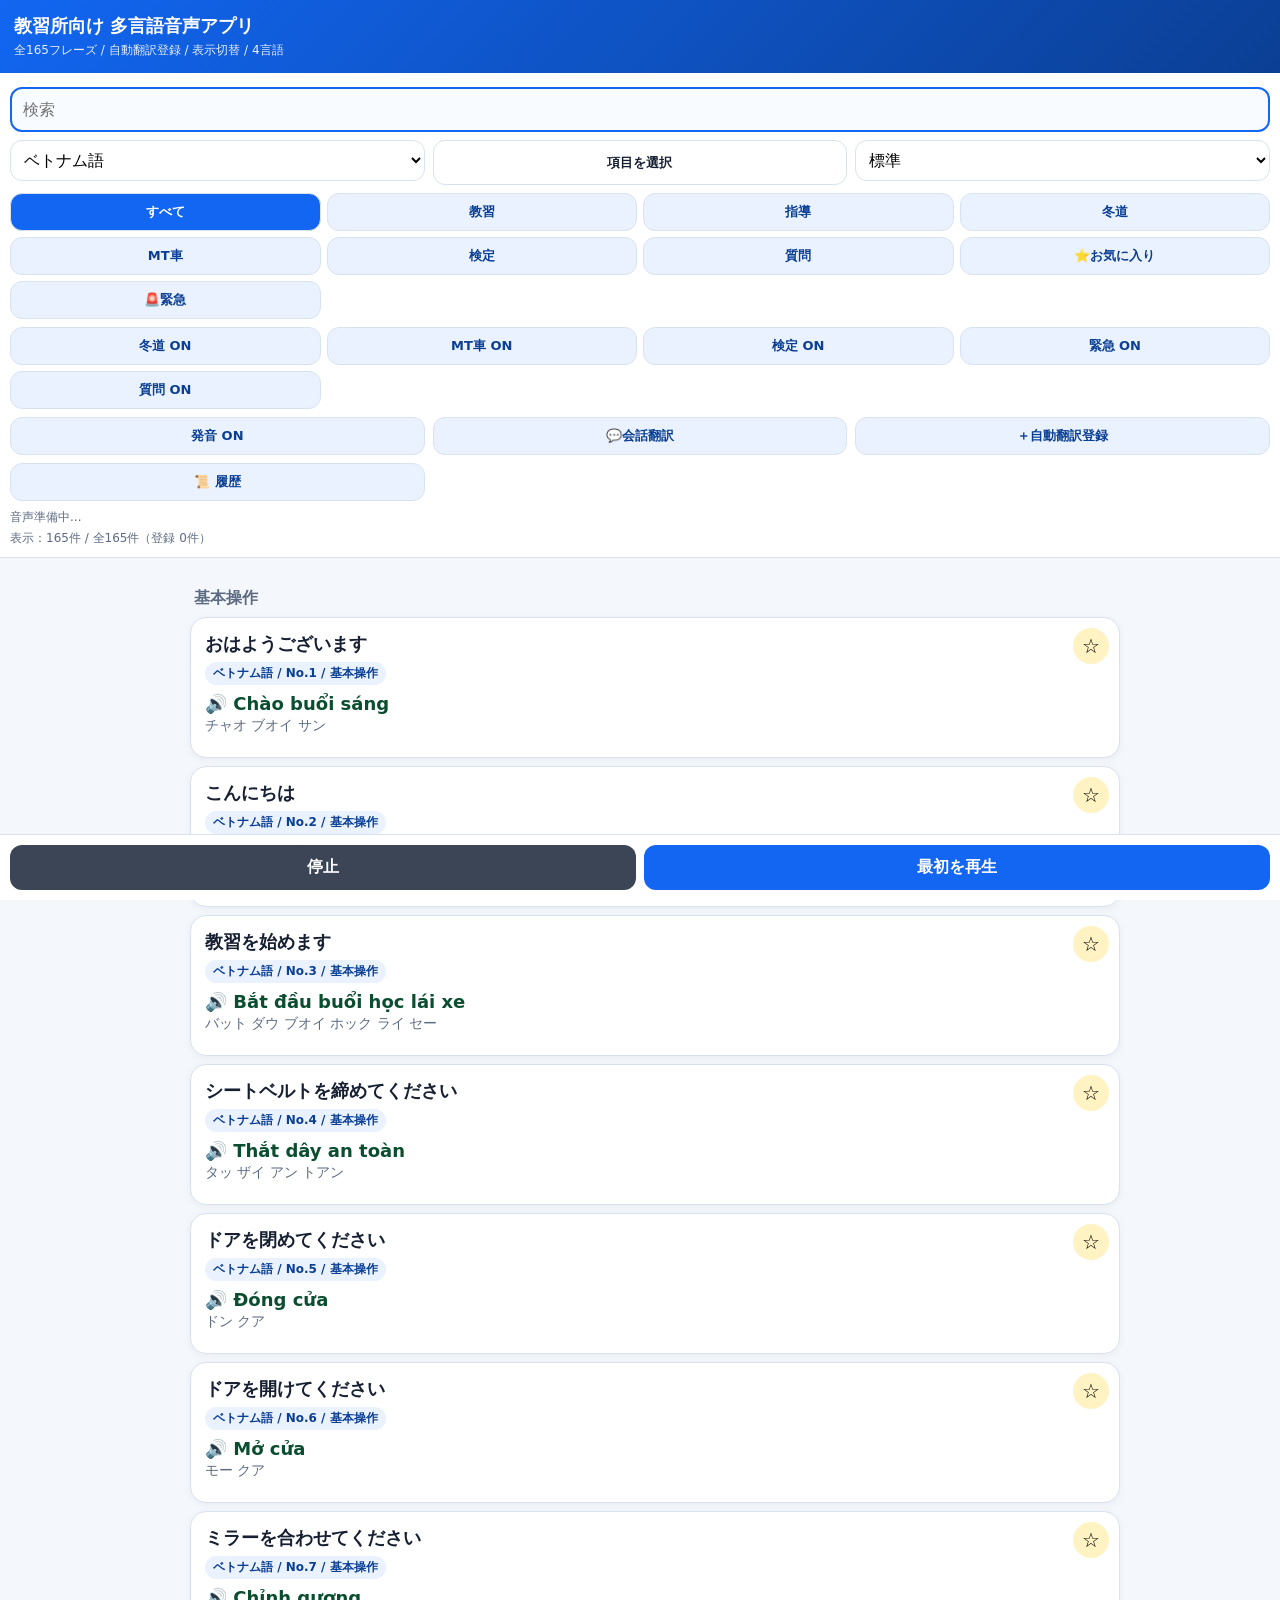
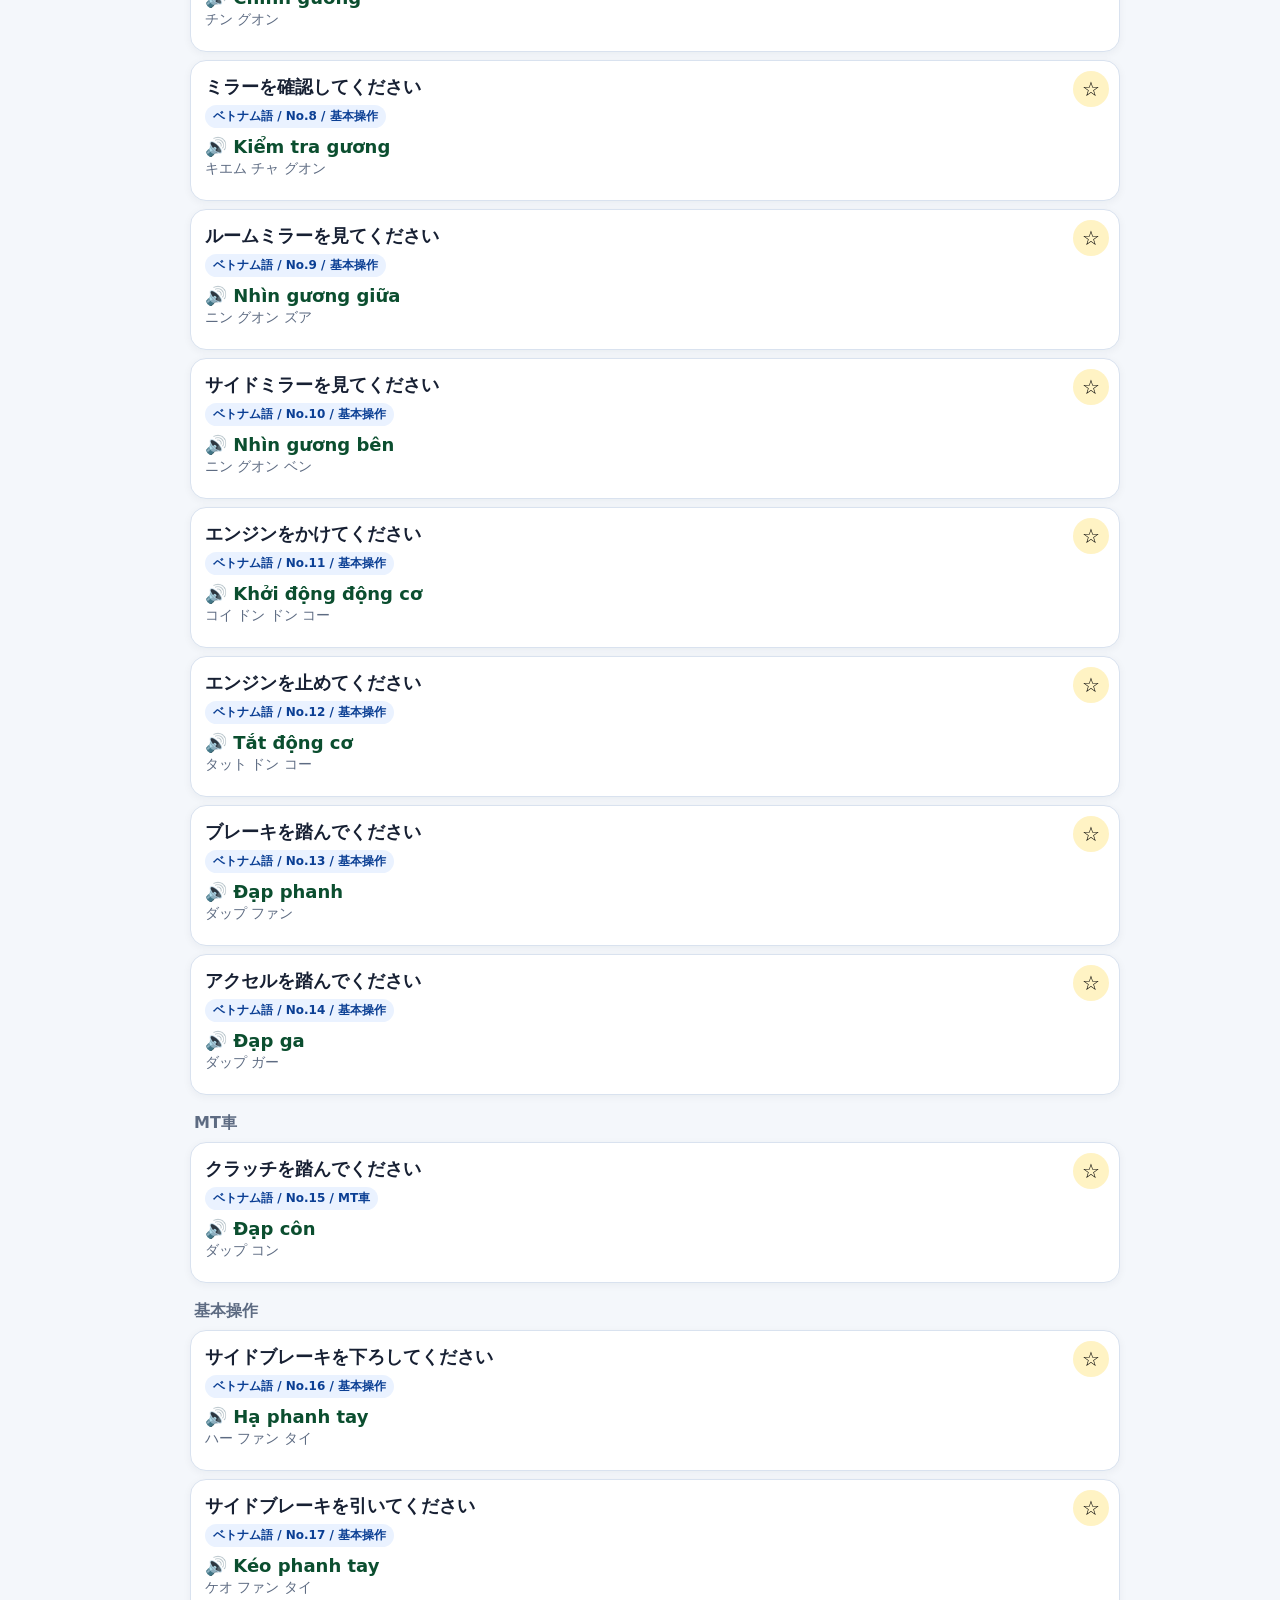
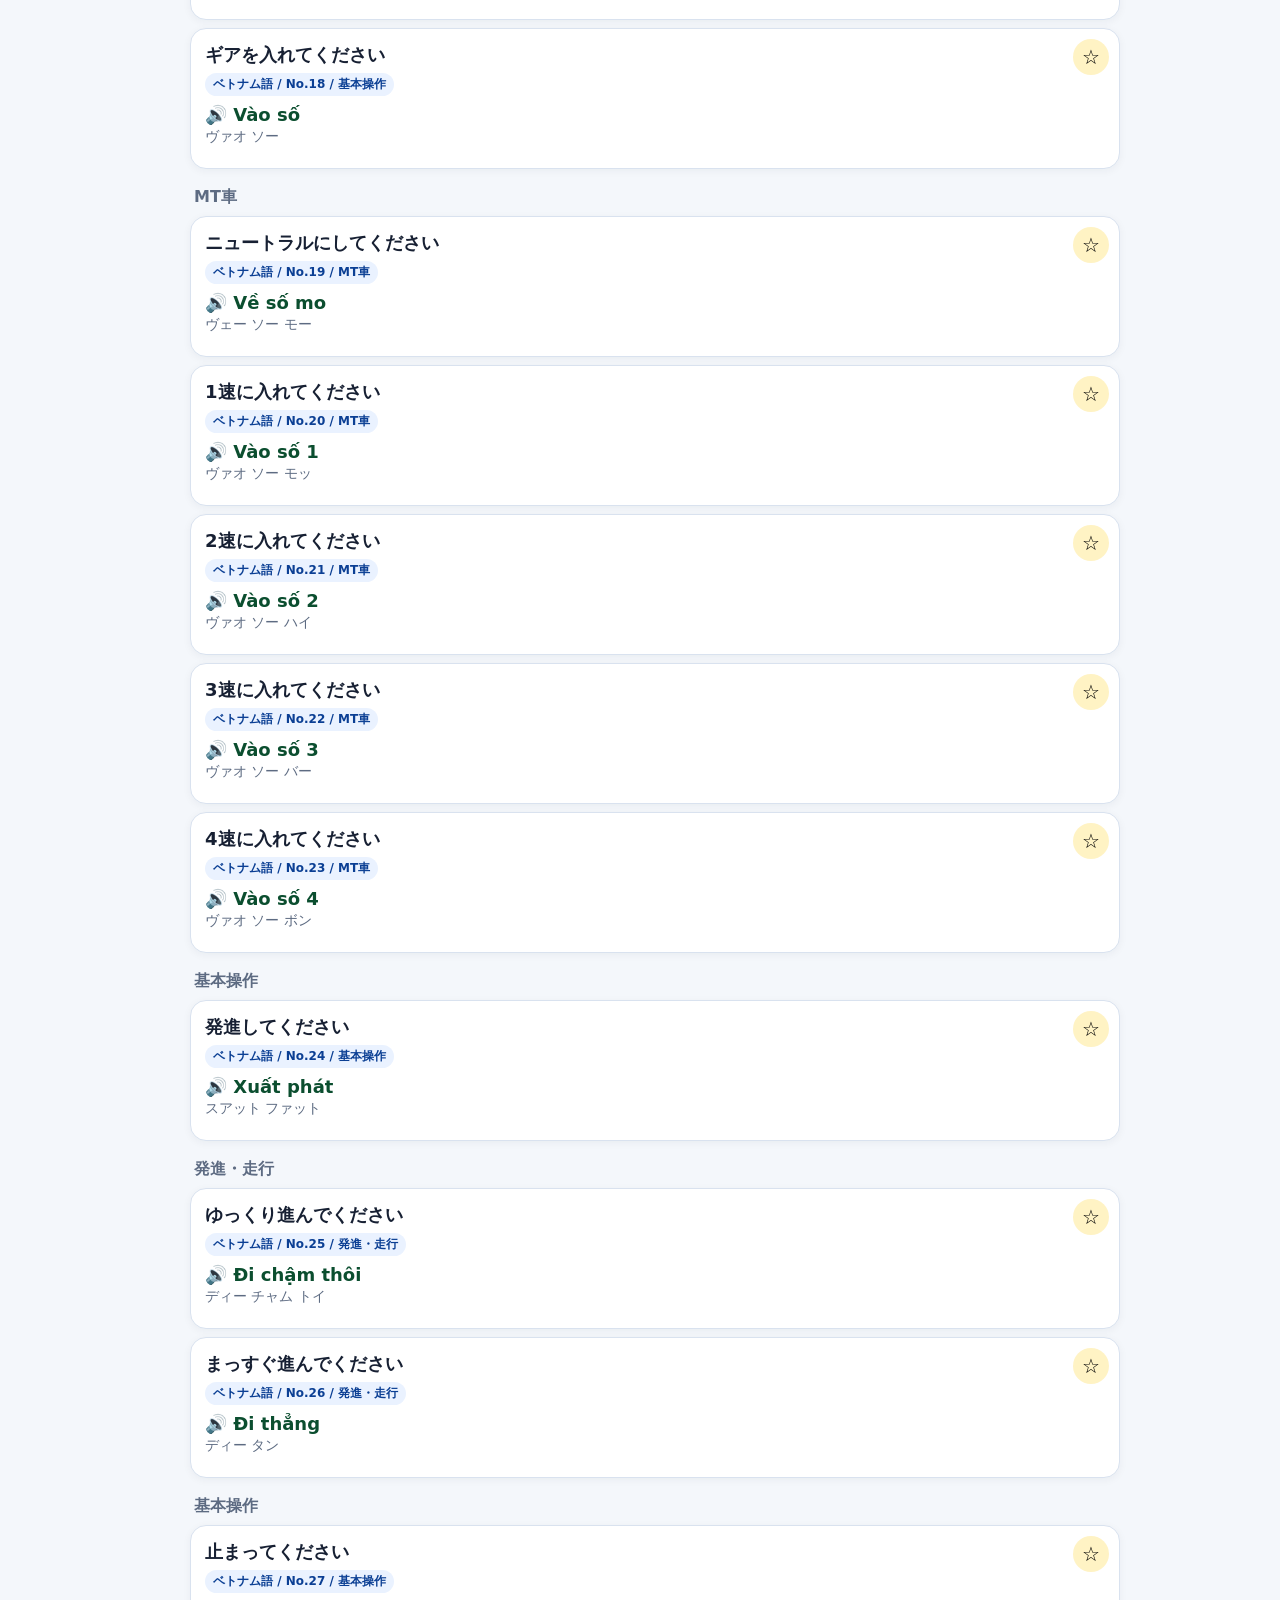
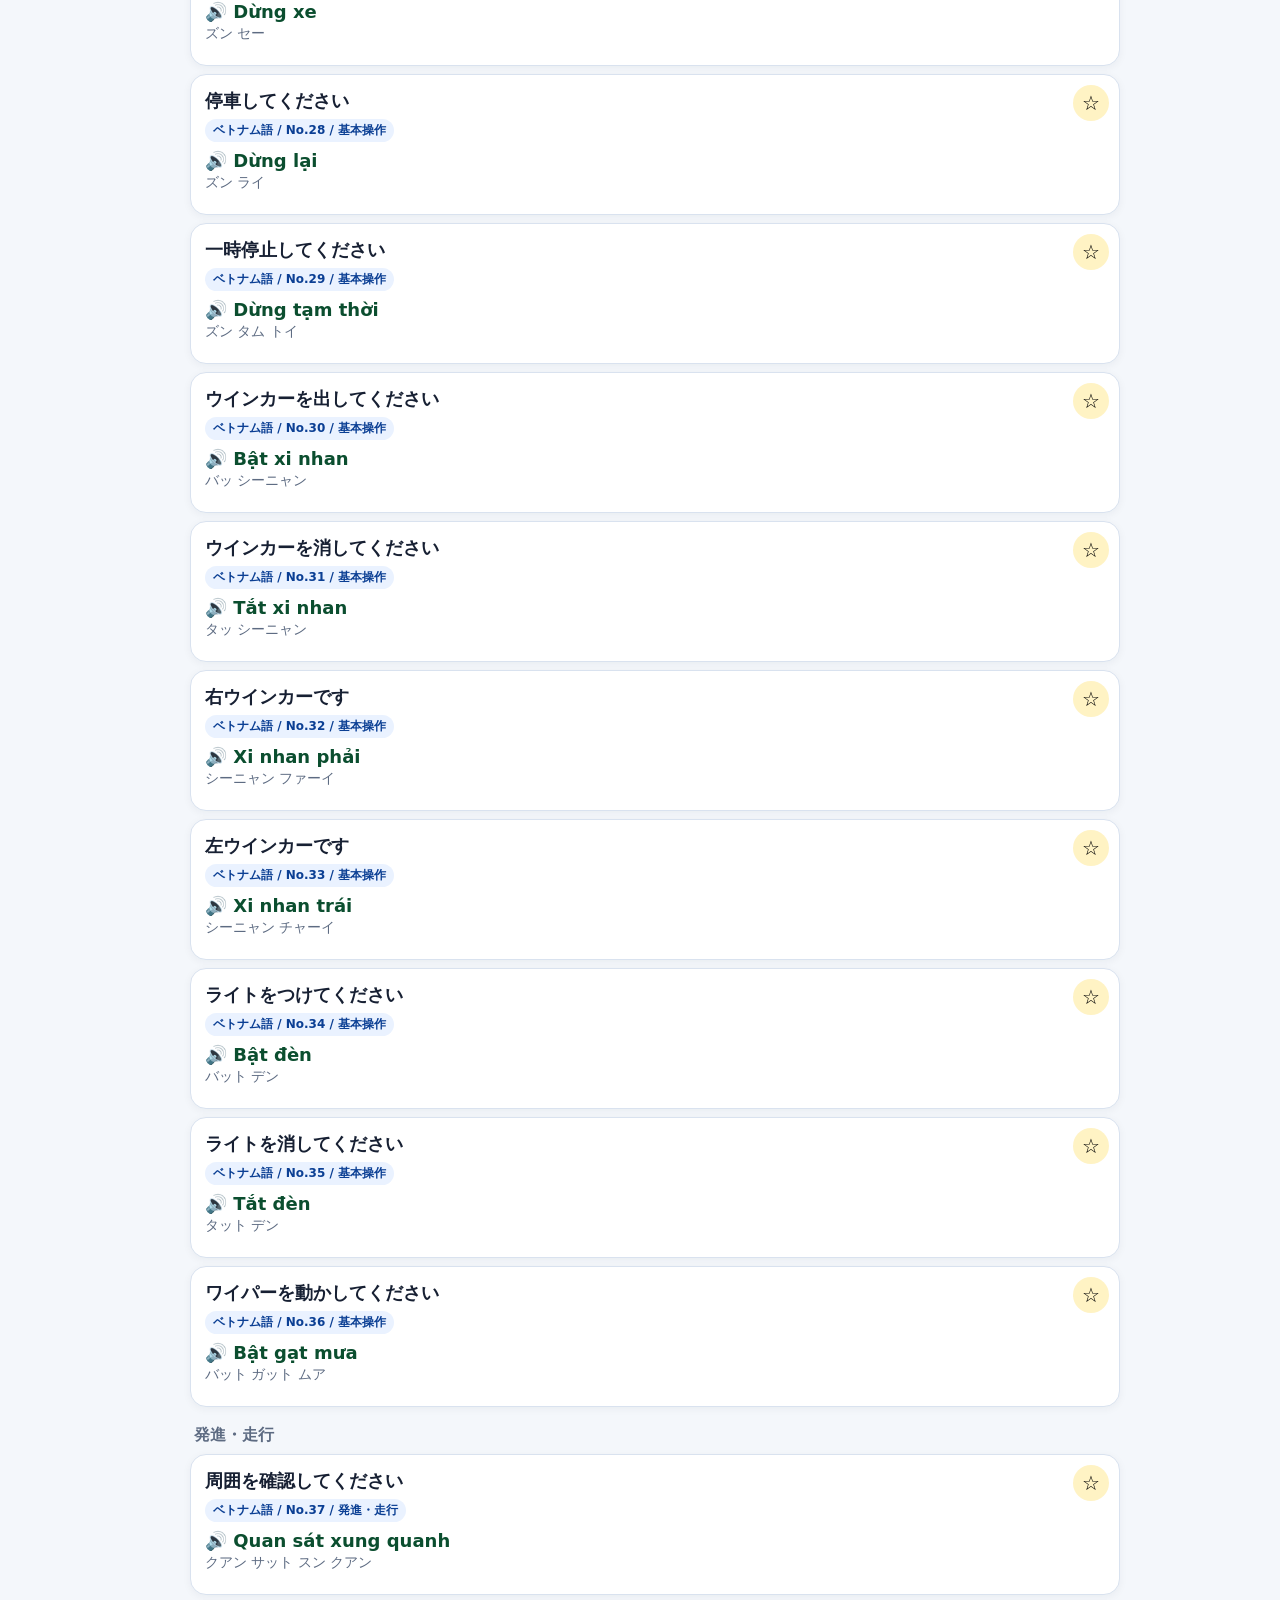
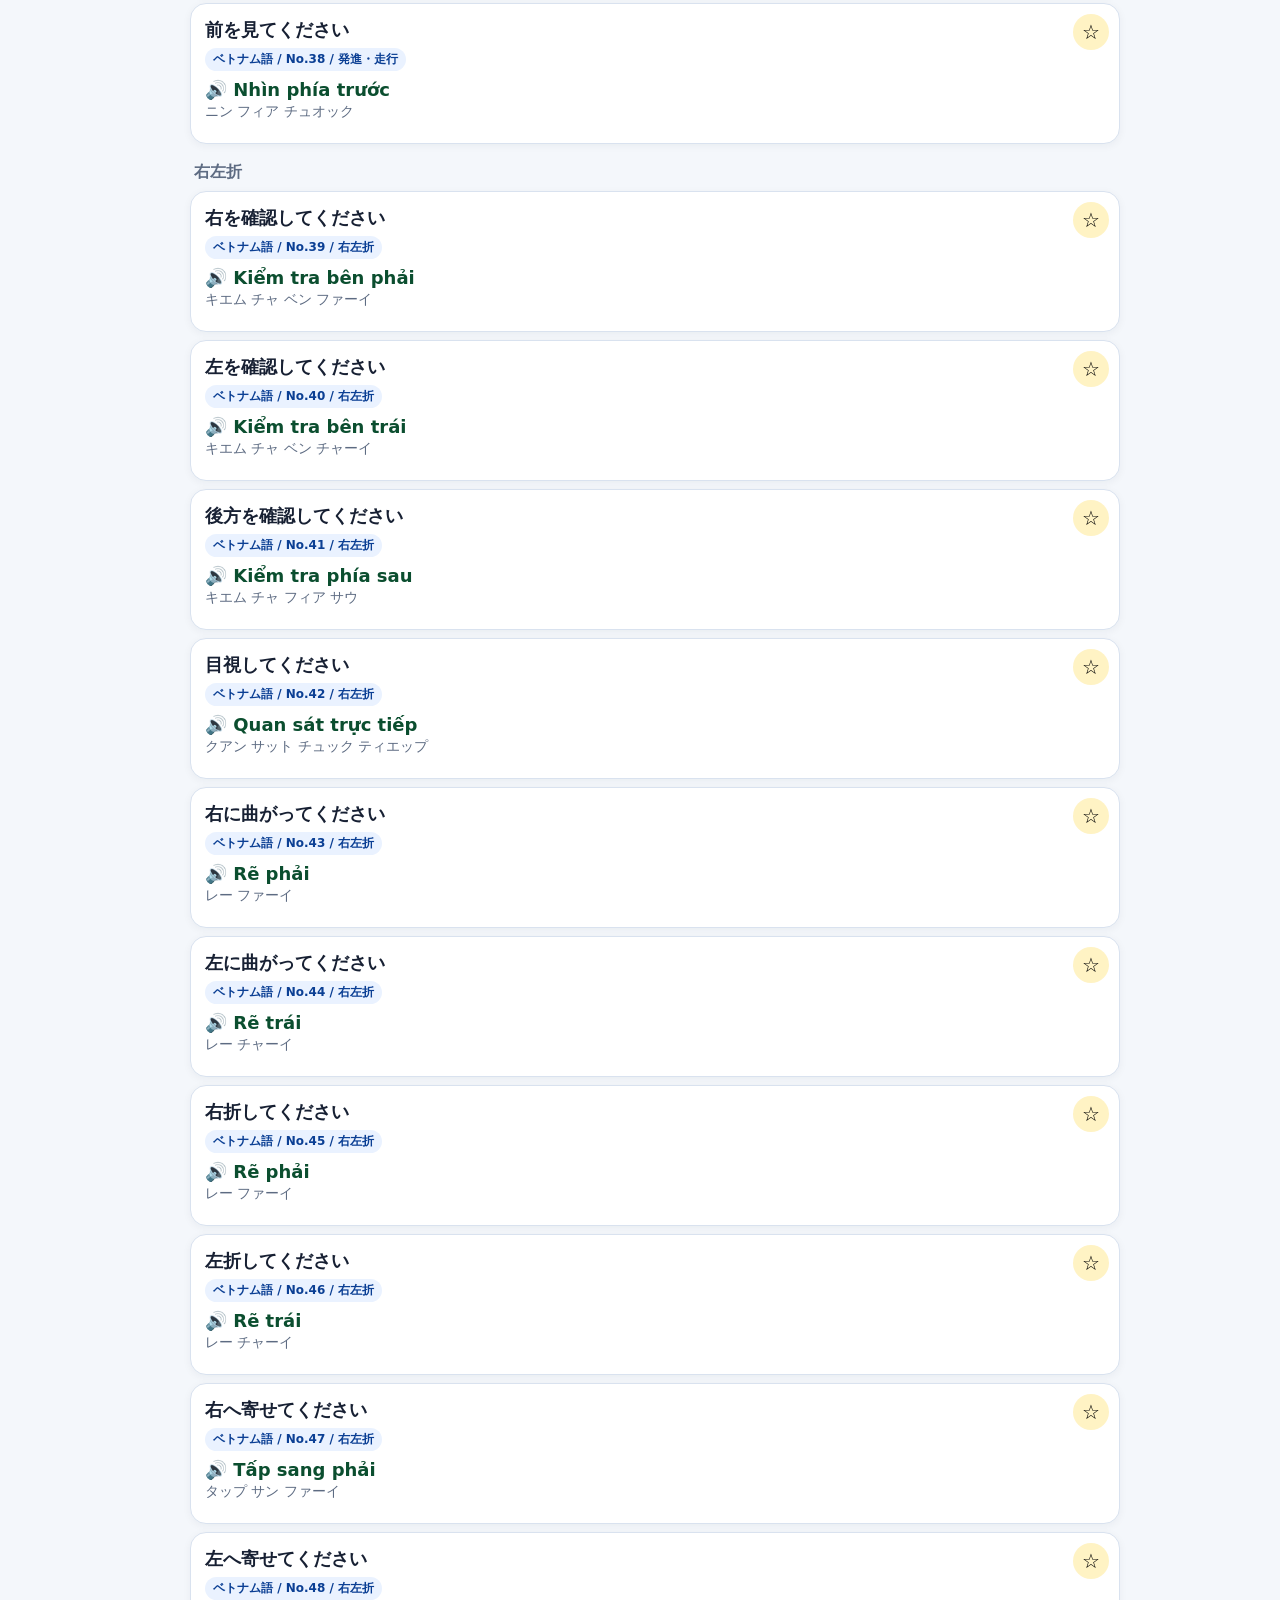
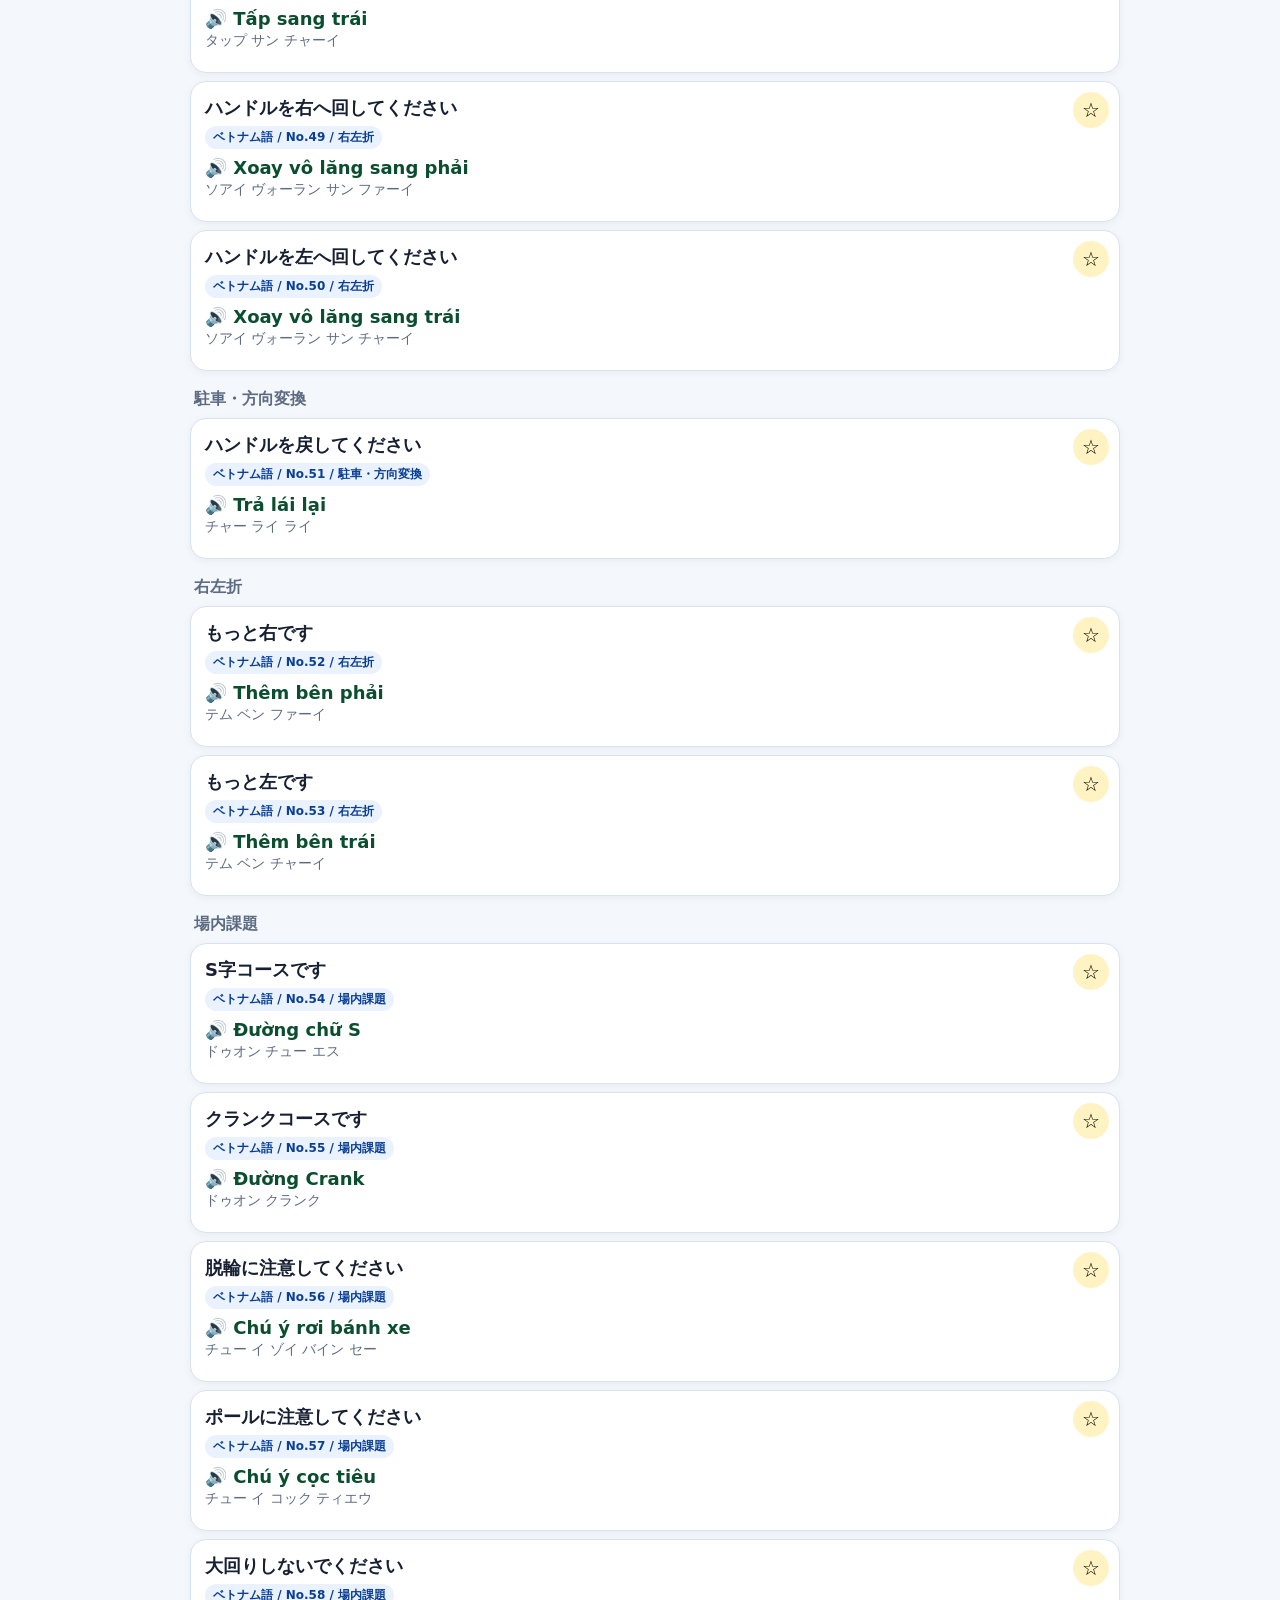
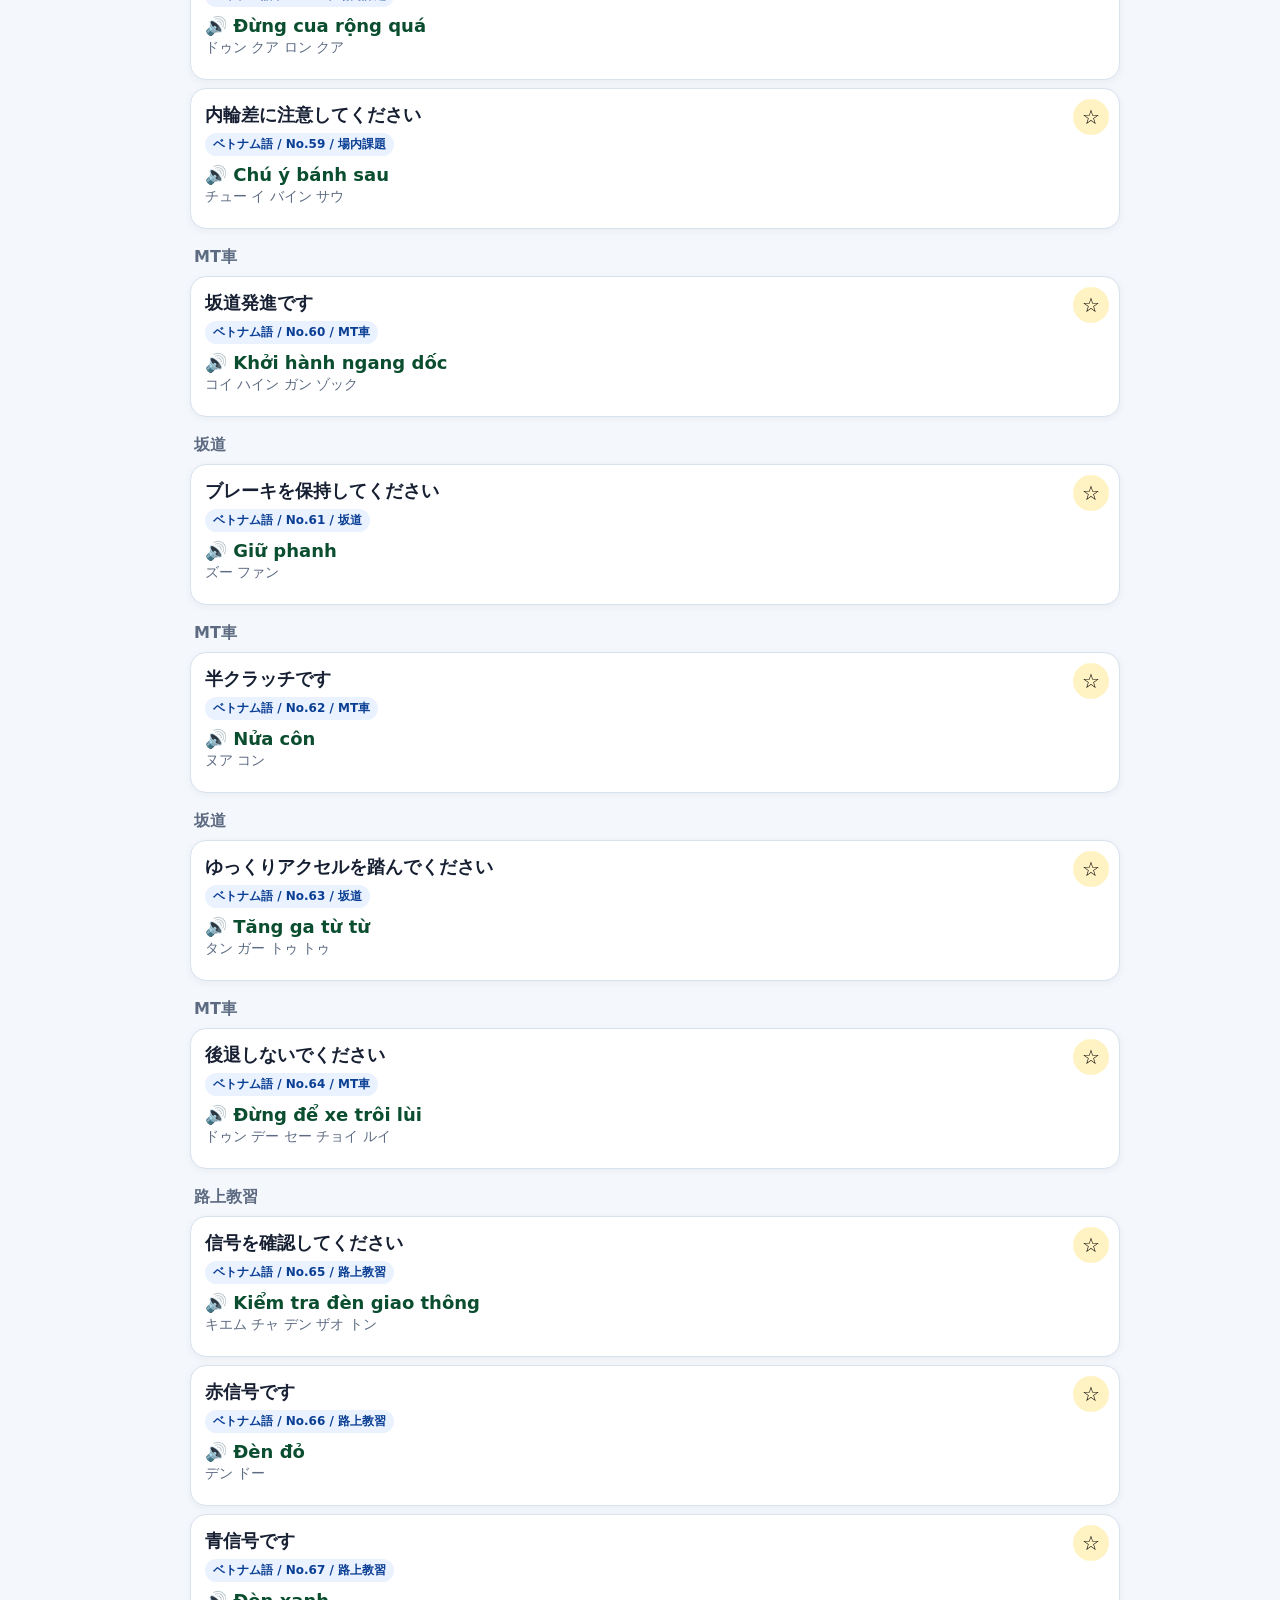
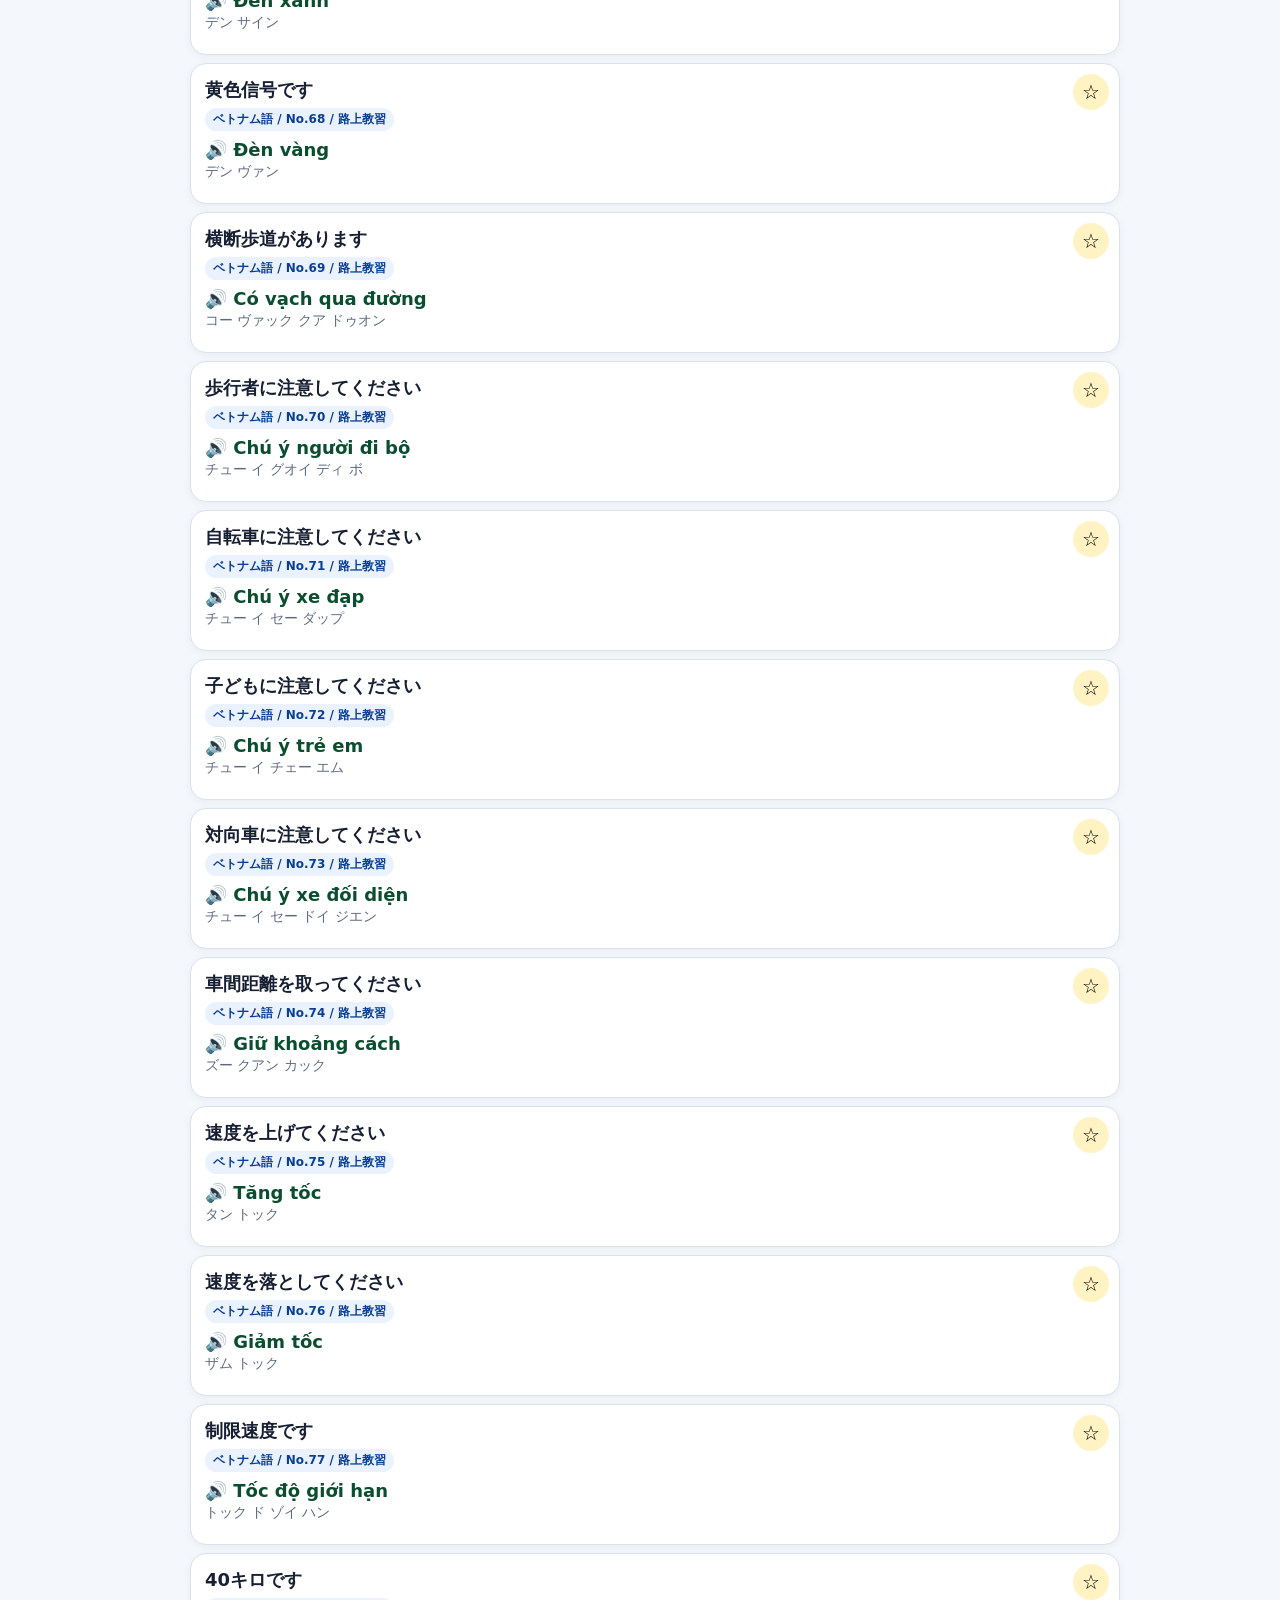
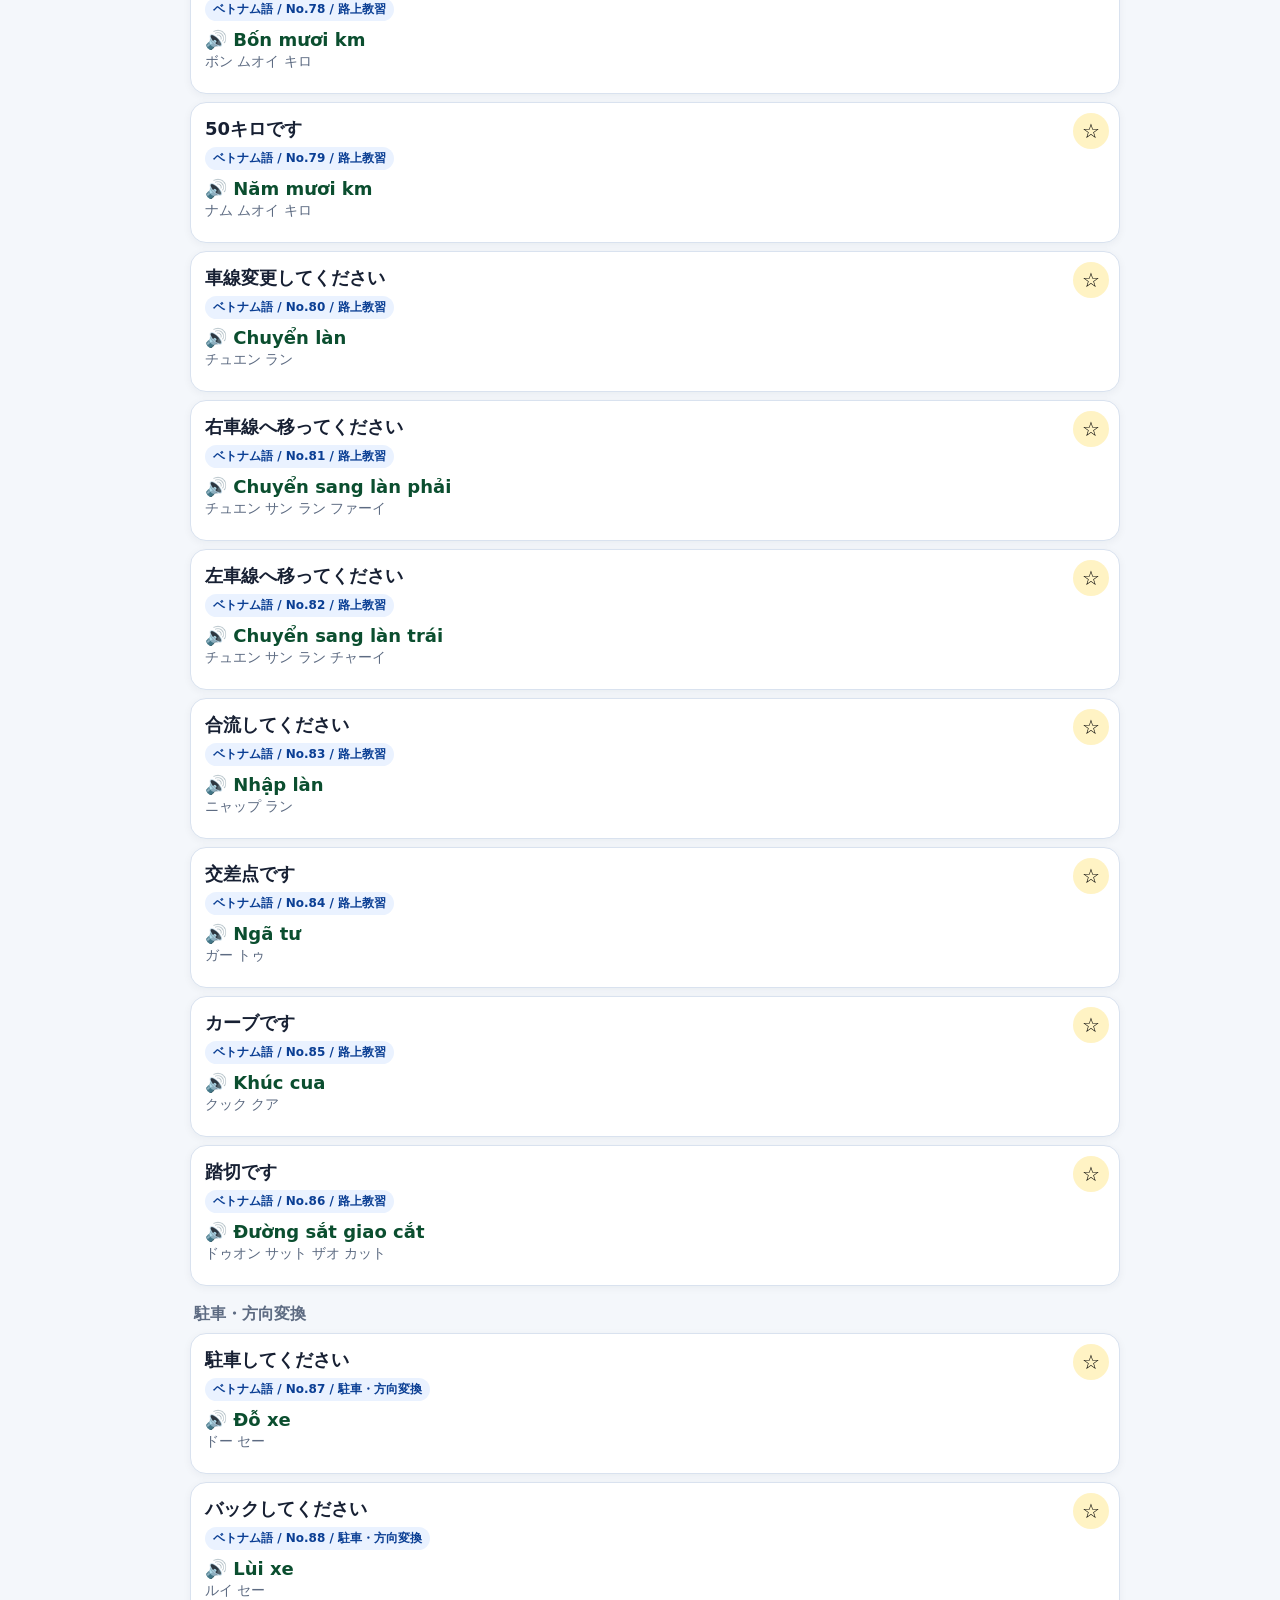
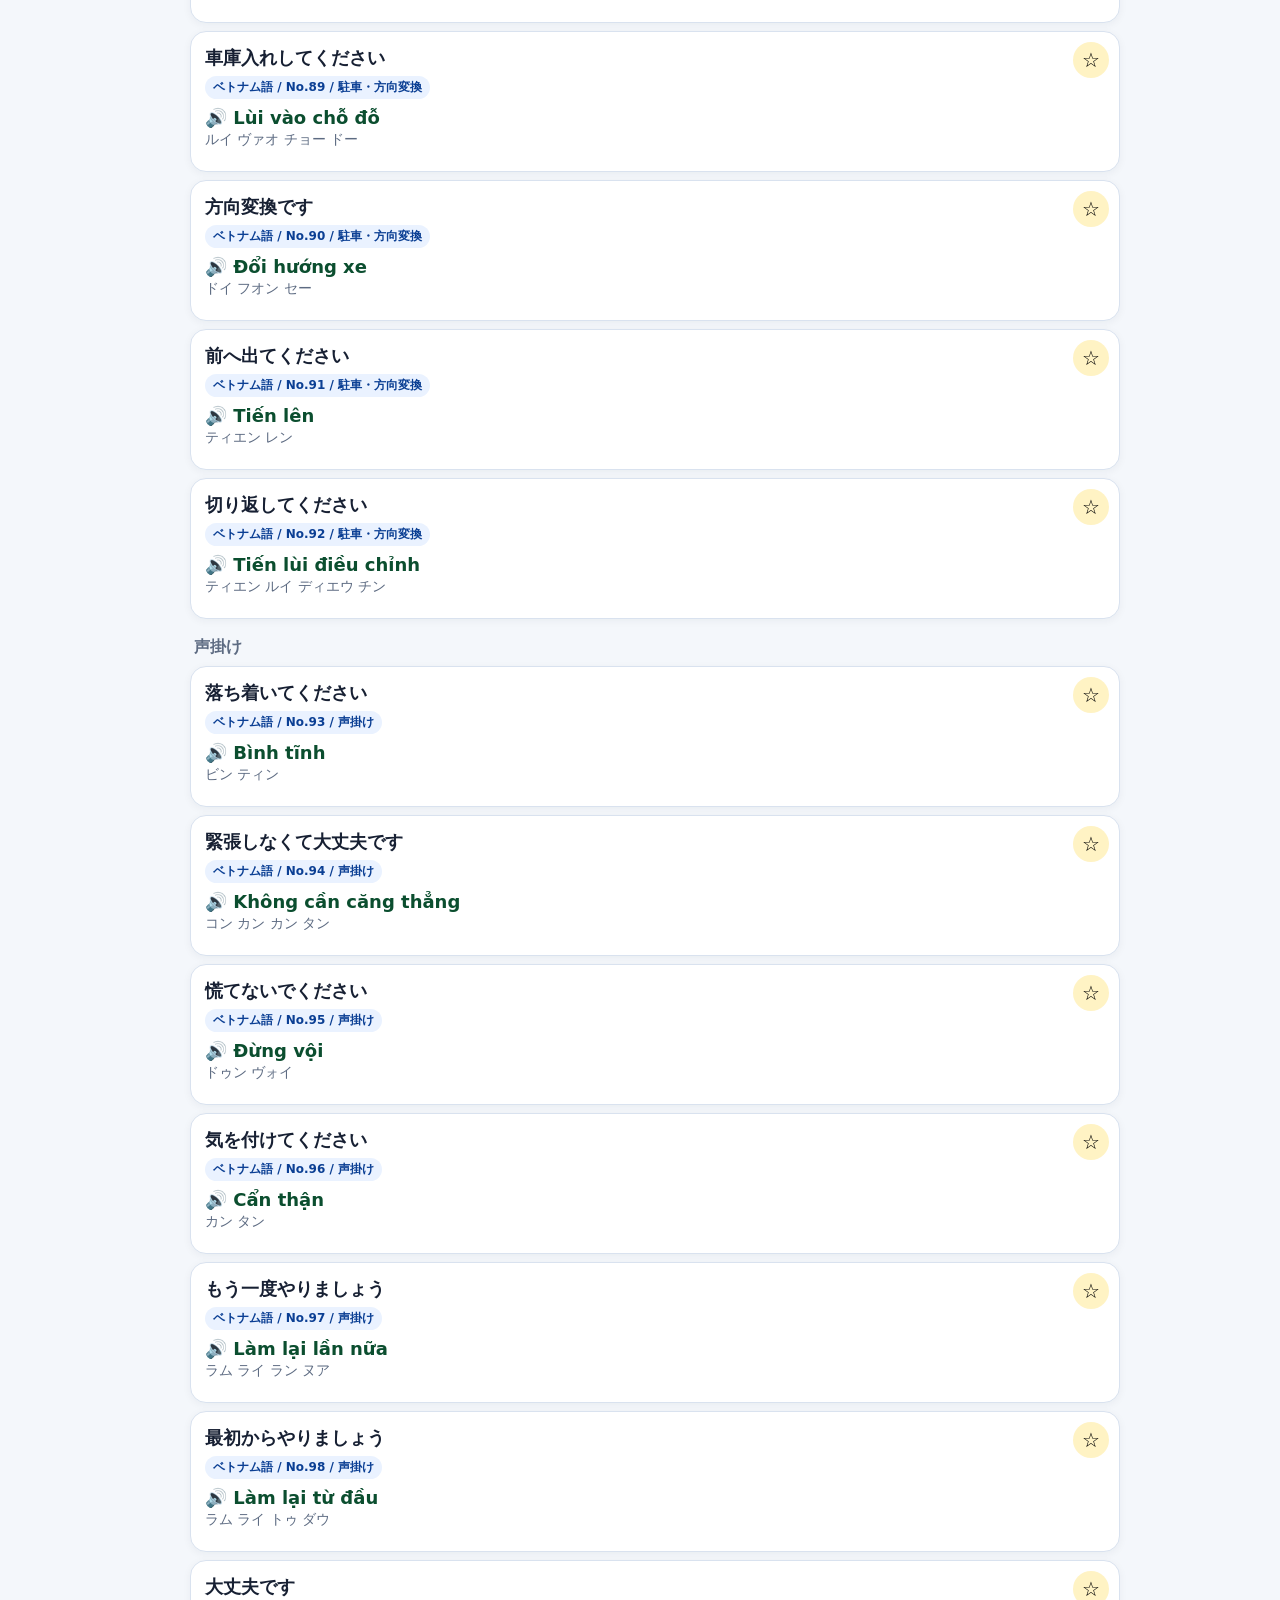
==== commit 852d9cda: "Add files via upload" ====
--- a/index.html
+++ b/index.html
@@ -1,10 +1,1914 @@
-<!doctype html><html lang="ja"><head><meta charset="utf-8"><meta name="viewport" content="width=device-width,initial-scale=1"><title>第1段階 1〜4項目 完成版</title><style>
-*{box-sizing:border-box}body{margin:0;font-family:system-ui,-apple-system,"Segoe UI",sans-serif;background:#f5faf7;color:#1f2937}header{background:linear-gradient(135deg,#2f8f5b,#63b97f);color:#fff;padding:16px}h1{margin:0;font-size:21px}.sub{font-size:13px;margin-top:4px}.wrap{max-width:980px;margin:0 auto;padding:14px}.toolbar{display:grid;gap:10px;margin-bottom:12px}@media(min-width:760px){.toolbar{grid-template-columns:1.5fr 180px}}select{width:100%;padding:12px;border:1px solid #dbe7df;border-radius:12px;background:#fff;font-size:16px}.field-label{font-size:14px;font-weight:850;color:#14532d;margin:0 0 5px 3px}.card,.section{background:#fff;border:1px solid #dbe7df;border-radius:18px;padding:16px;margin-bottom:12px}.badge{display:inline-block;background:#e5f4eb;color:#14532d;border-radius:999px;padding:5px 10px;font-size:13px;font-weight:800}.title{font-size:23px;font-weight:850;margin:10px 0 4px}.count{color:#6b7280;font-size:13px}button{border:0;border-radius:13px;padding:12px;background:#e5f4eb;color:#14532d;font-size:15px;font-weight:800;cursor:pointer}.toggle-grid{display:grid;grid-template-columns:1fr 1fr;gap:8px;margin-top:12px}@media(min-width:760px){.toggle-grid{grid-template-columns:repeat(5,1fr)}}.toggle-grid button.active{background:#2f8f5b;color:#fff}.accordion{width:100%;display:flex;justify-content:space-between;align-items:center;background:#fff;color:#1f2937;border:1px solid #dbe7df;text-align:left;font-size:18px;font-weight:850}.jp-block{padding:10px;border-left:5px solid #2f8f5b;background:#f0f8f3;border-radius:12px;margin:8px 0}.jp-label{font-size:13px;font-weight:850;color:#14532d}.jp-text{font-size:18px;line-height:1.75;margin:4px 0 0}.foreign{display:none;border-top:1px solid #dbe7df;padding-top:12px;margin-top:12px}.foreign.show{display:block}.foreign-block{padding:10px;border-left:5px solid #111827;background:#f7f7f7;border-radius:12px;margin:8px 0}.foreign-label{font-size:13px;font-weight:850}.foreign-text{font-size:18px;line-height:1.75;margin:4px 0 0}.speak{background:#111827;color:#fff;margin-top:8px}.stop{background:#000;color:#fff;margin-top:8px}.step{background:#fffdf2;border-color:#f3db91}
-</style></head><body><header><h1>第1段階 1〜4項目 完成版</h1><div class="sub">第4項目 図の文章化入り</div></header><main class="wrap"><div class="toolbar"><div><div class="field-label">教習項目を選択</div><select id="itemSelect"></select></div><div><div class="field-label">言語</div><select id="lang"><option value="vi">ベトナム語</option><option value="en">英語</option><option value="zh">中国語</option><option value="pt">ポルトガル語</option></select></div></div><section class="card" id="headerCard"></section><section id="list"></section></main><script>
-const ITEMS=[{"id": 1, "title": "車の乗り降りと運転姿勢", "blocks": [{"title": "項目の目標", "ja": [{"label": "説明", "text": "安全を意識した乗り降りと、正しい運転姿勢を身につける。"}, {"label": "教官ワンポイント", "text": "手順の意味を理解すると、操作が安定します。"}, {"label": "検定ポイント", "text": "安全確認と操作の順番ができているかが大切です。"}, {"label": "よくある失敗", "text": "確認や操作の順番を飛ばしてしまう。"}, {"label": "覚えておきたいこと", "text": "毎回同じ順番で確認すると、ミスを防げます。"}, {"label": "教習で使う一言", "text": "安全を意識した乗り降りと、正しい運転姿勢を身につける。"}], "vi": [{"label": "Giải thích", "text": "Hãy kiểm tra an toàn xung quanh, thao tác chậm rãi và làm theo hướng dẫn của giáo viên."}, {"label": "Lời khuyên của giáo viên", "text": "Điểm quan trọng là hiểu lý do an toàn, không chỉ nhớ thao tác."}, {"label": "Điểm kiểm tra", "text": "Đây là điểm quan trọng trong bài kiểm tra. Hãy thực hiện rõ ràng và đúng thứ tự."}, {"label": "Lỗi thường gặp", "text": "Lỗi thường gặp là thao tác vội hoặc quên kiểm tra an toàn."}, {"label": "Điểm cần nhớ", "text": "Hãy làm theo cùng một thứ tự mỗi lần để tránh quên."}, {"label": "Câu nói dùng khi dạy lái", "text": "Hãy kiểm tra an toàn rồi thao tác từ từ."}], "en": [{"label": "Explanation", "text": "Check the surroundings carefully, operate slowly, and follow the instructor’s guidance."}, {"label": "Instructor tip", "text": "The important point is to understand the safety reason, not just memorize the action."}, {"label": "Test point", "text": "This is an important test point. Do it clearly and in the correct order."}, {"label": "Common mistake", "text": "A common mistake is rushing the operation or forgetting the safety check."}, {"label": "Key point to remember", "text": "Use the same order every time so you do not forget anything."}, {"label": "Useful instruction phrase", "text": "Check safety first, then operate slowly."}], "zh": [{"label": "说明", "text": "请仔细确认周围安全，缓慢操作，并听从教练指导。"}, {"label": "教练提示", "text": "重点是不只是记住动作，而是理解安全理由。"}, {"label": "考试重点", "text": "这是考试中的重点。请清楚并按正确顺序操作。"}, {"label": "常见错误", "text": "常见错误是操作太急，或者忘记安全确认。"}, {"label": "需要记住的事", "text": "每次按照相同顺序确认，就不容易漏掉。"}, {"label": "教习中常用一句话", "text": "先确认安全，然后慢慢操作。"}], "pt": [{"label": "Explicação", "text": "Verifique bem a segurança ao redor, opere devagar e siga as orientações do instrutor."}, {"label": "Dica do instrutor", "text": "O ponto importante é entender o motivo de segurança, não apenas memorizar a ação."}, {"label": "Ponto do exame", "text": "Este é um ponto importante no exame. Faça com clareza e na ordem correta."}, {"label": "Erro comum", "text": "Um erro comum é fazer a operação com pressa ou esquecer a verificação de segurança."}, {"label": "Ponto para lembrar", "text": "Faça sempre na mesma ordem para não esquecer."}, {"label": "Frase útil na instrução", "text": "Verifique a segurança primeiro e depois opere devagar."}]}, {"title": "車のまわりの安全確認", "ja": [{"label": "説明", "text": "車の前後、左右、タイヤの周り、車の下を確認します。"}, {"label": "教官ワンポイント", "text": "手順の意味を理解すると、操作が安定します。"}, {"label": "検定ポイント", "text": "安全確認と操作の順番ができているかが大切です。"}, {"label": "よくある失敗", "text": "確認や操作の順番を飛ばしてしまう。"}, {"label": "覚えておきたいこと", "text": "毎回同じ順番で確認すると、ミスを防げます。"}, {"label": "教習で使う一言", "text": "車の前後、左右、タイヤの周り、車の下を確認してください。"}], "vi": [{"label": "Giải thích", "text": "Hãy kiểm tra an toàn xung quanh, thao tác chậm rãi và làm theo hướng dẫn của giáo viên."}, {"label": "Lời khuyên của giáo viên", "text": "Điểm quan trọng là hiểu lý do an toàn, không chỉ nhớ thao tác."}, {"label": "Điểm kiểm tra", "text": "Đây là điểm quan trọng trong bài kiểm tra. Hãy thực hiện rõ ràng và đúng thứ tự."}, {"label": "Lỗi thường gặp", "text": "Lỗi thường gặp là thao tác vội hoặc quên kiểm tra an toàn."}, {"label": "Điểm cần nhớ", "text": "Hãy làm theo cùng một thứ tự mỗi lần để tránh quên."}, {"label": "Câu nói dùng khi dạy lái", "text": "Hãy kiểm tra an toàn rồi thao tác từ từ."}], "en": [{"label": "Explanation", "text": "Check the surroundings carefully, operate slowly, and follow the instructor’s guidance."}, {"label": "Instructor tip", "text": "The important point is to understand the safety reason, not just memorize the action."}, {"label": "Test point", "text": "This is an important test point. Do it clearly and in the correct order."}, {"label": "Common mistake", "text": "A common mistake is rushing the operation or forgetting the safety check."}, {"label": "Key point to remember", "text": "Use the same order every time so you do not forget anything."}, {"label": "Useful instruction phrase", "text": "Check safety first, then operate slowly."}], "zh": [{"label": "说明", "text": "请仔细确认周围安全，缓慢操作，并听从教练指导。"}, {"label": "教练提示", "text": "重点是不只是记住动作，而是理解安全理由。"}, {"label": "考试重点", "text": "这是考试中的重点。请清楚并按正确顺序操作。"}, {"label": "常见错误", "text": "常见错误是操作太急，或者忘记安全确认。"}, {"label": "需要记住的事", "text": "每次按照相同顺序确认，就不容易漏掉。"}, {"label": "教习中常用一句话", "text": "先确认安全，然后慢慢操作。"}], "pt": [{"label": "Explicação", "text": "Verifique bem a segurança ao redor, opere devagar e siga as orientações do instrutor."}, {"label": "Dica do instrutor", "text": "O ponto importante é entender o motivo de segurança, não apenas memorizar a ação."}, {"label": "Ponto do exame", "text": "Este é um ponto importante no exame. Faça com clareza e na ordem correta."}, {"label": "Erro comum", "text": "Um erro comum é fazer a operação com pressa ou esquecer a verificação de segurança."}, {"label": "Ponto para lembrar", "text": "Faça sempre na mesma ordem para não esquecer."}, {"label": "Frase útil na instrução", "text": "Verifique a segurança primeiro e depois opere devagar."}]}, {"title": "ドアを開ける前", "ja": [{"label": "説明", "text": "後方から車、自転車、歩行者が来ていないか確認します。"}, {"label": "教官ワンポイント", "text": "手順の意味を理解すると、操作が安定します。"}, {"label": "検定ポイント", "text": "安全確認と操作の順番ができているかが大切です。"}, {"label": "よくある失敗", "text": "確認や操作の順番を飛ばしてしまう。"}, {"label": "覚えておきたいこと", "text": "毎回同じ順番で確認すると、ミスを防げます。"}, {"label": "教習で使う一言", "text": "後方から車、自転車、歩行者が来ていないか確認してください。"}], "vi": [{"label": "Giải thích", "text": "Hãy kiểm tra an toàn xung quanh, thao tác chậm rãi và làm theo hướng dẫn của giáo viên."}, {"label": "Lời khuyên của giáo viên", "text": "Điểm quan trọng là hiểu lý do an toàn, không chỉ nhớ thao tác."}, {"label": "Điểm kiểm tra", "text": "Đây là điểm quan trọng trong bài kiểm tra. Hãy thực hiện rõ ràng và đúng thứ tự."}, {"label": "Lỗi thường gặp", "text": "Lỗi thường gặp là thao tác vội hoặc quên kiểm tra an toàn."}, {"label": "Điểm cần nhớ", "text": "Hãy làm theo cùng một thứ tự mỗi lần để tránh quên."}, {"label": "Câu nói dùng khi dạy lái", "text": "Hãy kiểm tra an toàn rồi thao tác từ từ."}], "en": [{"label": "Explanation", "text": "Check the surroundings carefully, operate slowly, and follow the instructor’s guidance."}, {"label": "Instructor tip", "text": "The important point is to understand the safety reason, not just memorize the action."}, {"label": "Test point", "text": "This is an important test point. Do it clearly and in the correct order."}, {"label": "Common mistake", "text": "A common mistake is rushing the operation or forgetting the safety check."}, {"label": "Key point to remember", "text": "Use the same order every time so you do not forget anything."}, {"label": "Useful instruction phrase", "text": "Check safety first, then operate slowly."}], "zh": [{"label": "说明", "text": "请仔细确认周围安全，缓慢操作，并听从教练指导。"}, {"label": "教练提示", "text": "重点是不只是记住动作，而是理解安全理由。"}, {"label": "考试重点", "text": "这是考试中的重点。请清楚并按正确顺序操作。"}, {"label": "常见错误", "text": "常见错误是操作太急，或者忘记安全确认。"}, {"label": "需要记住的事", "text": "每次按照相同顺序确认，就不容易漏掉。"}, {"label": "教习中常用一句话", "text": "先确认安全，然后慢慢操作。"}], "pt": [{"label": "Explicação", "text": "Verifique bem a segurança ao redor, opere devagar e siga as orientações do instrutor."}, {"label": "Dica do instrutor", "text": "O ponto importante é entender o motivo de segurança, não apenas memorizar a ação."}, {"label": "Ponto do exame", "text": "Este é um ponto importante no exame. Faça com clareza e na ordem correta."}, {"label": "Erro comum", "text": "Um erro comum é fazer a operação com pressa ou esquecer a verificação de segurança."}, {"label": "Ponto para lembrar", "text": "Faça sempre na mesma ordem para não esquecer."}, {"label": "Frase útil na instrução", "text": "Verifique a segurança primeiro e depois opere devagar."}]}, {"title": "安全な乗車", "ja": [{"label": "説明", "text": "必要なだけドアを開け、ドアを支えてすばやく乗ります。"}, {"label": "教官ワンポイント", "text": "手順の意味を理解すると、操作が安定します。"}, {"label": "検定ポイント", "text": "安全確認と操作の順番ができているかが大切です。"}, {"label": "よくある失敗", "text": "確認や操作の順番を飛ばしてしまう。"}, {"label": "覚えておきたいこと", "text": "毎回同じ順番で確認すると、ミスを防げます。"}, {"label": "教習で使う一言", "text": "必要なだけドアを開け、ドアを支えてすばやく乗ります。"}], "vi": [{"label": "Giải thích", "text": "Hãy kiểm tra an toàn xung quanh, thao tác chậm rãi và làm theo hướng dẫn của giáo viên."}, {"label": "Lời khuyên của giáo viên", "text": "Điểm quan trọng là hiểu lý do an toàn, không chỉ nhớ thao tác."}, {"label": "Điểm kiểm tra", "text": "Đây là điểm quan trọng trong bài kiểm tra. Hãy thực hiện rõ ràng và đúng thứ tự."}, {"label": "Lỗi thường gặp", "text": "Lỗi thường gặp là thao tác vội hoặc quên kiểm tra an toàn."}, {"label": "Điểm cần nhớ", "text": "Hãy làm theo cùng một thứ tự mỗi lần để tránh quên."}, {"label": "Câu nói dùng khi dạy lái", "text": "Hãy kiểm tra an toàn rồi thao tác từ từ."}], "en": [{"label": "Explanation", "text": "Check the surroundings carefully, operate slowly, and follow the instructor’s guidance."}, {"label": "Instructor tip", "text": "The important point is to understand the safety reason, not just memorize the action."}, {"label": "Test point", "text": "This is an important test point. Do it clearly and in the correct order."}, {"label": "Common mistake", "text": "A common mistake is rushing the operation or forgetting the safety check."}, {"label": "Key point to remember", "text": "Use the same order every time so you do not forget anything."}, {"label": "Useful instruction phrase", "text": "Check safety first, then operate slowly."}], "zh": [{"label": "说明", "text": "请仔细确认周围安全，缓慢操作，并听从教练指导。"}, {"label": "教练提示", "text": "重点是不只是记住动作，而是理解安全理由。"}, {"label": "考试重点", "text": "这是考试中的重点。请清楚并按正确顺序操作。"}, {"label": "常见错误", "text": "常见错误是操作太急，或者忘记安全确认。"}, {"label": "需要记住的事", "text": "每次按照相同顺序确认，就不容易漏掉。"}, {"label": "教习中常用一句话", "text": "先确认安全，然后慢慢操作。"}], "pt": [{"label": "Explicação", "text": "Verifique bem a segurança ao redor, opere devagar e siga as orientações do instrutor."}, {"label": "Dica do instrutor", "text": "O ponto importante é entender o motivo de segurança, não apenas memorizar a ação."}, {"label": "Ponto do exame", "text": "Este é um ponto importante no exame. Faça com clareza e na ordem correta."}, {"label": "Erro comum", "text": "Um erro comum é fazer a operação com pressa ou esquecer a verificação de segurança."}, {"label": "Ponto para lembrar", "text": "Faça sempre na mesma ordem para não esquecer."}, {"label": "Frase útil na instrução", "text": "Verifique a segurança primeiro e depois opere devagar."}]}, {"title": "ドアを閉める", "ja": [{"label": "説明", "text": "ドアを少し手前で一度止め、確実に閉めます。"}, {"label": "教官ワンポイント", "text": "手順の意味を理解すると、操作が安定します。"}, {"label": "検定ポイント", "text": "安全確認と操作の順番ができているかが大切です。"}, {"label": "よくある失敗", "text": "確認や操作の順番を飛ばしてしまう。"}, {"label": "覚えておきたいこと", "text": "毎回同じ順番で確認すると、ミスを防げます。"}, {"label": "教習で使う一言", "text": "ドアを少し手前で一度止め、確実に閉めます。"}], "vi": [{"label": "Giải thích", "text": "Hãy kiểm tra an toàn xung quanh, thao tác chậm rãi và làm theo hướng dẫn của giáo viên."}, {"label": "Lời khuyên của giáo viên", "text": "Điểm quan trọng là hiểu lý do an toàn, không chỉ nhớ thao tác."}, {"label": "Điểm kiểm tra", "text": "Đây là điểm quan trọng trong bài kiểm tra. Hãy thực hiện rõ ràng và đúng thứ tự."}, {"label": "Lỗi thường gặp", "text": "Lỗi thường gặp là thao tác vội hoặc quên kiểm tra an toàn."}, {"label": "Điểm cần nhớ", "text": "Hãy làm theo cùng một thứ tự mỗi lần để tránh quên."}, {"label": "Câu nói dùng khi dạy lái", "text": "Hãy kiểm tra an toàn rồi thao tác từ từ."}], "en": [{"label": "Explanation", "text": "Check the surroundings carefully, operate slowly, and follow the instructor’s guidance."}, {"label": "Instructor tip", "text": "The important point is to understand the safety reason, not just memorize the action."}, {"label": "Test point", "text": "This is an important test point. Do it clearly and in the correct order."}, {"label": "Common mistake", "text": "A common mistake is rushing the operation or forgetting the safety check."}, {"label": "Key point to remember", "text": "Use the same order every time so you do not forget anything."}, {"label": "Useful instruction phrase", "text": "Check safety first, then operate slowly."}], "zh": [{"label": "说明", "text": "请仔细确认周围安全，缓慢操作，并听从教练指导。"}, {"label": "教练提示", "text": "重点是不只是记住动作，而是理解安全理由。"}, {"label": "考试重点", "text": "这是考试中的重点。请清楚并按正确顺序操作。"}, {"label": "常见错误", "text": "常见错误是操作太急，或者忘记安全确认。"}, {"label": "需要记住的事", "text": "每次按照相同顺序确认，就不容易漏掉。"}, {"label": "教习中常用一句话", "text": "先确认安全，然后慢慢操作。"}], "pt": [{"label": "Explicação", "text": "Verifique bem a segurança ao redor, opere devagar e siga as orientações do instrutor."}, {"label": "Dica do instrutor", "text": "O ponto importante é entender o motivo de segurança, não apenas memorizar a ação."}, {"label": "Ponto do exame", "text": "Este é um ponto importante no exame. Faça com clareza e na ordem correta."}, {"label": "Erro comum", "text": "Um erro comum é fazer a operação com pressa ou esquecer a verificação de segurança."}, {"label": "Ponto para lembrar", "text": "Faça sempre na mesma ordem para não esquecer."}, {"label": "Frase útil na instrução", "text": "Verifique a segurança primeiro e depois opere devagar."}]}, {"title": "安全な降車", "ja": [{"label": "説明", "text": "降りる前に後方と周囲を確認し、ドアを少し開けてもう一度確認します。"}, {"label": "教官ワンポイント", "text": "手順の意味を理解すると、操作が安定します。"}, {"label": "検定ポイント", "text": "安全確認と操作の順番ができているかが大切です。"}, {"label": "よくある失敗", "text": "確認や操作の順番を飛ばしてしまう。"}, {"label": "覚えておきたいこと", "text": "毎回同じ順番で確認すると、ミスを防げます。"}, {"label": "教習で使う一言", "text": "降りる前に後方と周囲を確認し、ドアを少し開けてもう一度確認してください。"}], "vi": [{"label": "Giải thích", "text": "Hãy kiểm tra an toàn xung quanh, thao tác chậm rãi và làm theo hướng dẫn của giáo viên."}, {"label": "Lời khuyên của giáo viên", "text": "Điểm quan trọng là hiểu lý do an toàn, không chỉ nhớ thao tác."}, {"label": "Điểm kiểm tra", "text": "Đây là điểm quan trọng trong bài kiểm tra. Hãy thực hiện rõ ràng và đúng thứ tự."}, {"label": "Lỗi thường gặp", "text": "Lỗi thường gặp là thao tác vội hoặc quên kiểm tra an toàn."}, {"label": "Điểm cần nhớ", "text": "Hãy làm theo cùng một thứ tự mỗi lần để tránh quên."}, {"label": "Câu nói dùng khi dạy lái", "text": "Hãy kiểm tra an toàn rồi thao tác từ từ."}], "en": [{"label": "Explanation", "text": "Check the surroundings carefully, operate slowly, and follow the instructor’s guidance."}, {"label": "Instructor tip", "text": "The important point is to understand the safety reason, not just memorize the action."}, {"label": "Test point", "text": "This is an important test point. Do it clearly and in the correct order."}, {"label": "Common mistake", "text": "A common mistake is rushing the operation or forgetting the safety check."}, {"label": "Key point to remember", "text": "Use the same order every time so you do not forget anything."}, {"label": "Useful instruction phrase", "text": "Check safety first, then operate slowly."}], "zh": [{"label": "说明", "text": "请仔细确认周围安全，缓慢操作，并听从教练指导。"}, {"label": "教练提示", "text": "重点是不只是记住动作，而是理解安全理由。"}, {"label": "考试重点", "text": "这是考试中的重点。请清楚并按正确顺序操作。"}, {"label": "常见错误", "text": "常见错误是操作太急，或者忘记安全确认。"}, {"label": "需要记住的事", "text": "每次按照相同顺序确认，就不容易漏掉。"}, {"label": "教习中常用一句话", "text": "先确认安全，然后慢慢操作。"}], "pt": [{"label": "Explicação", "text": "Verifique bem a segurança ao redor, opere devagar e siga as orientações do instrutor."}, {"label": "Dica do instrutor", "text": "O ponto importante é entender o motivo de segurança, não apenas memorizar a ação."}, {"label": "Ponto do exame", "text": "Este é um ponto importante no exame. Faça com clareza e na ordem correta."}, {"label": "Erro comum", "text": "Um erro comum é fazer a operação com pressa ou esquecer a verificação de segurança."}, {"label": "Ponto para lembrar", "text": "Faça sempre na mesma ordem para não esquecer."}, {"label": "Frase útil na instrução", "text": "Verifique a segurança primeiro e depois opere devagar."}]}, {"title": "正しい運転姿勢", "ja": [{"label": "説明", "text": "深く腰かけ、背すじを伸ばし、周囲が見やすい姿勢にします。"}, {"label": "教官ワンポイント", "text": "手順の意味を理解すると、操作が安定します。"}, {"label": "検定ポイント", "text": "安全確認と操作の順番ができているかが大切です。"}, {"label": "よくある失敗", "text": "確認や操作の順番を飛ばしてしまう。"}, {"label": "覚えておきたいこと", "text": "毎回同じ順番で確認すると、ミスを防げます。"}, {"label": "教習で使う一言", "text": "深く腰かけ、背すじを伸ばし、周囲が見やすい姿勢にしてください。"}], "vi": [{"label": "Giải thích", "text": "Hãy kiểm tra an toàn xung quanh, thao tác chậm rãi và làm theo hướng dẫn của giáo viên."}, {"label": "Lời khuyên của giáo viên", "text": "Điểm quan trọng là hiểu lý do an toàn, không chỉ nhớ thao tác."}, {"label": "Điểm kiểm tra", "text": "Đây là điểm quan trọng trong bài kiểm tra. Hãy thực hiện rõ ràng và đúng thứ tự."}, {"label": "Lỗi thường gặp", "text": "Lỗi thường gặp là thao tác vội hoặc quên kiểm tra an toàn."}, {"label": "Điểm cần nhớ", "text": "Hãy làm theo cùng một thứ tự mỗi lần để tránh quên."}, {"label": "Câu nói dùng khi dạy lái", "text": "Hãy kiểm tra an toàn rồi thao tác từ từ."}], "en": [{"label": "Explanation", "text": "Check the surroundings carefully, operate slowly, and follow the instructor’s guidance."}, {"label": "Instructor tip", "text": "The important point is to understand the safety reason, not just memorize the action."}, {"label": "Test point", "text": "This is an important test point. Do it clearly and in the correct order."}, {"label": "Common mistake", "text": "A common mistake is rushing the operation or forgetting the safety check."}, {"label": "Key point to remember", "text": "Use the same order every time so you do not forget anything."}, {"label": "Useful instruction phrase", "text": "Check safety first, then operate slowly."}], "zh": [{"label": "说明", "text": "请仔细确认周围安全，缓慢操作，并听从教练指导。"}, {"label": "教练提示", "text": "重点是不只是记住动作，而是理解安全理由。"}, {"label": "考试重点", "text": "这是考试中的重点。请清楚并按正确顺序操作。"}, {"label": "常见错误", "text": "常见错误是操作太急，或者忘记安全确认。"}, {"label": "需要记住的事", "text": "每次按照相同顺序确认，就不容易漏掉。"}, {"label": "教习中常用一句话", "text": "先确认安全，然后慢慢操作。"}], "pt": [{"label": "Explicação", "text": "Verifique bem a segurança ao redor, opere devagar e siga as orientações do instrutor."}, {"label": "Dica do instrutor", "text": "O ponto importante é entender o motivo de segurança, não apenas memorizar a ação."}, {"label": "Ponto do exame", "text": "Este é um ponto importante no exame. Faça com clareza e na ordem correta."}, {"label": "Erro comum", "text": "Um erro comum é fazer a operação com pressa ou esquecer a verificação de segurança."}, {"label": "Ponto para lembrar", "text": "Faça sempre na mesma ordem para não esquecer."}, {"label": "Frase útil na instrução", "text": "Verifique a segurança primeiro e depois opere devagar."}]}, {"title": "ひざとペダル", "ja": [{"label": "説明", "text": "ブレーキをいっぱいに踏んでも、ひざに少し余裕が残る位置にします。"}, {"label": "教官ワンポイント", "text": "手順の意味を理解すると、操作が安定します。"}, {"label": "検定ポイント", "text": "安全確認と操作の順番ができているかが大切です。"}, {"label": "よくある失敗", "text": "確認や操作の順番を飛ばしてしまう。"}, {"label": "覚えておきたいこと", "text": "毎回同じ順番で確認すると、ミスを防げます。"}, {"label": "教習で使う一言", "text": "ブレーキをいっぱいに踏んでも、ひざに少し余裕が残る位置にしてください。"}], "vi": [{"label": "Giải thích", "text": "Hãy kiểm tra an toàn xung quanh, thao tác chậm rãi và làm theo hướng dẫn của giáo viên."}, {"label": "Lời khuyên của giáo viên", "text": "Điểm quan trọng là hiểu lý do an toàn, không chỉ nhớ thao tác."}, {"label": "Điểm kiểm tra", "text": "Đây là điểm quan trọng trong bài kiểm tra. Hãy thực hiện rõ ràng và đúng thứ tự."}, {"label": "Lỗi thường gặp", "text": "Lỗi thường gặp là thao tác vội hoặc quên kiểm tra an toàn."}, {"label": "Điểm cần nhớ", "text": "Hãy làm theo cùng một thứ tự mỗi lần để tránh quên."}, {"label": "Câu nói dùng khi dạy lái", "text": "Hãy kiểm tra an toàn rồi thao tác từ từ."}], "en": [{"label": "Explanation", "text": "Check the surroundings carefully, operate slowly, and follow the instructor’s guidance."}, {"label": "Instructor tip", "text": "The important point is to understand the safety reason, not just memorize the action."}, {"label": "Test point", "text": "This is an important test point. Do it clearly and in the correct order."}, {"label": "Common mistake", "text": "A common mistake is rushing the operation or forgetting the safety check."}, {"label": "Key point to remember", "text": "Use the same order every time so you do not forget anything."}, {"label": "Useful instruction phrase", "text": "Check safety first, then operate slowly."}], "zh": [{"label": "说明", "text": "请仔细确认周围安全，缓慢操作，并听从教练指导。"}, {"label": "教练提示", "text": "重点是不只是记住动作，而是理解安全理由。"}, {"label": "考试重点", "text": "这是考试中的重点。请清楚并按正确顺序操作。"}, {"label": "常见错误", "text": "常见错误是操作太急，或者忘记安全确认。"}, {"label": "需要记住的事", "text": "每次按照相同顺序确认，就不容易漏掉。"}, {"label": "教习中常用一句话", "text": "先确认安全，然后慢慢操作。"}], "pt": [{"label": "Explicação", "text": "Verifique bem a segurança ao redor, opere devagar e siga as orientações do instrutor."}, {"label": "Dica do instrutor", "text": "O ponto importante é entender o motivo de segurança, não apenas memorizar a ação."}, {"label": "Ponto do exame", "text": "Este é um ponto importante no exame. Faça com clareza e na ordem correta."}, {"label": "Erro comum", "text": "Um erro comum é fazer a operação com pressa ou esquecer a verificação de segurança."}, {"label": "Ponto para lembrar", "text": "Faça sempre na mesma ordem para não esquecer."}, {"label": "Frase útil na instrução", "text": "Verifique a segurança primeiro e depois opere devagar."}]}, {"title": "ルームミラー調整", "ja": [{"label": "説明", "text": "真後ろが中央に映るように調整します。"}, {"label": "教官ワンポイント", "text": "手順の意味を理解すると、操作が安定します。"}, {"label": "検定ポイント", "text": "安全確認と操作の順番ができているかが大切です。"}, {"label": "よくある失敗", "text": "確認や操作の順番を飛ばしてしまう。"}, {"label": "覚えておきたいこと", "text": "毎回同じ順番で確認すると、ミスを防げます。"}, {"label": "教習で使う一言", "text": "真後ろが中央に映るように調整してください。"}], "vi": [{"label": "Giải thích", "text": "Hãy kiểm tra an toàn xung quanh, thao tác chậm rãi và làm theo hướng dẫn của giáo viên."}, {"label": "Lời khuyên của giáo viên", "text": "Điểm quan trọng là hiểu lý do an toàn, không chỉ nhớ thao tác."}, {"label": "Điểm kiểm tra", "text": "Đây là điểm quan trọng trong bài kiểm tra. Hãy thực hiện rõ ràng và đúng thứ tự."}, {"label": "Lỗi thường gặp", "text": "Lỗi thường gặp là thao tác vội hoặc quên kiểm tra an toàn."}, {"label": "Điểm cần nhớ", "text": "Hãy làm theo cùng một thứ tự mỗi lần để tránh quên."}, {"label": "Câu nói dùng khi dạy lái", "text": "Hãy kiểm tra an toàn rồi thao tác từ từ."}], "en": [{"label": "Explanation", "text": "Check the surroundings carefully, operate slowly, and follow the instructor’s guidance."}, {"label": "Instructor tip", "text": "The important point is to understand the safety reason, not just memorize the action."}, {"label": "Test point", "text": "This is an important test point. Do it clearly and in the correct order."}, {"label": "Common mistake", "text": "A common mistake is rushing the operation or forgetting the safety check."}, {"label": "Key point to remember", "text": "Use the same order every time so you do not forget anything."}, {"label": "Useful instruction phrase", "text": "Check safety first, then operate slowly."}], "zh": [{"label": "说明", "text": "请仔细确认周围安全，缓慢操作，并听从教练指导。"}, {"label": "教练提示", "text": "重点是不只是记住动作，而是理解安全理由。"}, {"label": "考试重点", "text": "这是考试中的重点。请清楚并按正确顺序操作。"}, {"label": "常见错误", "text": "常见错误是操作太急，或者忘记安全确认。"}, {"label": "需要记住的事", "text": "每次按照相同顺序确认，就不容易漏掉。"}, {"label": "教习中常用一句话", "text": "先确认安全，然后慢慢操作。"}], "pt": [{"label": "Explicação", "text": "Verifique bem a segurança ao redor, opere devagar e siga as orientações do instrutor."}, {"label": "Dica do instrutor", "text": "O ponto importante é entender o motivo de segurança, não apenas memorizar a ação."}, {"label": "Ponto do exame", "text": "Este é um ponto importante no exame. Faça com clareza e na ordem correta."}, {"label": "Erro comum", "text": "Um erro comum é fazer a operação com pressa ou esquecer a verificação de segurança."}, {"label": "Ponto para lembrar", "text": "Faça sempre na mesma ordem para não esquecer."}, {"label": "Frase útil na instrução", "text": "Verifique a segurança primeiro e depois opere devagar."}]}, {"title": "ドアミラー調整", "ja": [{"label": "説明", "text": "車体が少し映り、後方の道路が見えるように調整します。"}, {"label": "教官ワンポイント", "text": "手順の意味を理解すると、操作が安定します。"}, {"label": "検定ポイント", "text": "安全確認と操作の順番ができているかが大切です。"}, {"label": "よくある失敗", "text": "確認や操作の順番を飛ばしてしまう。"}, {"label": "覚えておきたいこと", "text": "毎回同じ順番で確認すると、ミスを防げます。"}, {"label": "教習で使う一言", "text": "車体が少し映り、後方の道路が見えるように調整してください。"}], "vi": [{"label": "Giải thích", "text": "Hãy kiểm tra an toàn xung quanh, thao tác chậm rãi và làm theo hướng dẫn của giáo viên."}, {"label": "Lời khuyên của giáo viên", "text": "Điểm quan trọng là hiểu lý do an toàn, không chỉ nhớ thao tác."}, {"label": "Điểm kiểm tra", "text": "Đây là điểm quan trọng trong bài kiểm tra. Hãy thực hiện rõ ràng và đúng thứ tự."}, {"label": "Lỗi thường gặp", "text": "Lỗi thường gặp là thao tác vội hoặc quên kiểm tra an toàn."}, {"label": "Điểm cần nhớ", "text": "Hãy làm theo cùng một thứ tự mỗi lần để tránh quên."}, {"label": "Câu nói dùng khi dạy lái", "text": "Hãy kiểm tra an toàn rồi thao tác từ từ."}], "en": [{"label": "Explanation", "text": "Check the surroundings carefully, operate slowly, and follow the instructor’s guidance."}, {"label": "Instructor tip", "text": "The important point is to understand the safety reason, not just memorize the action."}, {"label": "Test point", "text": "This is an important test point. Do it clearly and in the correct order."}, {"label": "Common mistake", "text": "A common mistake is rushing the operation or forgetting the safety check."}, {"label": "Key point to remember", "text": "Use the same order every time so you do not forget anything."}, {"label": "Useful instruction phrase", "text": "Check safety first, then operate slowly."}], "zh": [{"label": "说明", "text": "请仔细确认周围安全，缓慢操作，并听从教练指导。"}, {"label": "教练提示", "text": "重点是不只是记住动作，而是理解安全理由。"}, {"label": "考试重点", "text": "这是考试中的重点。请清楚并按正确顺序操作。"}, {"label": "常见错误", "text": "常见错误是操作太急，或者忘记安全确认。"}, {"label": "需要记住的事", "text": "每次按照相同顺序确认，就不容易漏掉。"}, {"label": "教习中常用一句话", "text": "先确认安全，然后慢慢操作。"}], "pt": [{"label": "Explicação", "text": "Verifique bem a segurança ao redor, opere devagar e siga as orientações do instrutor."}, {"label": "Dica do instrutor", "text": "O ponto importante é entender o motivo de segurança, não apenas memorizar a ação."}, {"label": "Ponto do exame", "text": "Este é um ponto importante no exame. Faça com clareza e na ordem correta."}, {"label": "Erro comum", "text": "Um erro comum é fazer a operação com pressa ou esquecer a verificação de segurança."}, {"label": "Ponto para lembrar", "text": "Faça sempre na mesma ordem para não esquecer."}, {"label": "Frase útil na instrução", "text": "Verifique a segurança primeiro e depois opere devagar."}]}, {"title": "シートベルト", "ja": [{"label": "説明", "text": "ねじれがないように着用し、肩と腰に正しくかけます。"}, {"label": "教官ワンポイント", "text": "手順の意味を理解すると、操作が安定します。"}, {"label": "検定ポイント", "text": "安全確認と操作の順番ができているかが大切です。"}, {"label": "よくある失敗", "text": "確認や操作の順番を飛ばしてしまう。"}, {"label": "覚えておきたいこと", "text": "毎回同じ順番で確認すると、ミスを防げます。"}, {"label": "教習で使う一言", "text": "ねじれがないように着用し、肩と腰に正しくかけます。"}], "vi": [{"label": "Giải thích", "text": "Hãy kiểm tra an toàn xung quanh, thao tác chậm rãi và làm theo hướng dẫn của giáo viên."}, {"label": "Lời khuyên của giáo viên", "text": "Điểm quan trọng là hiểu lý do an toàn, không chỉ nhớ thao tác."}, {"label": "Điểm kiểm tra", "text": "Đây là điểm quan trọng trong bài kiểm tra. Hãy thực hiện rõ ràng và đúng thứ tự."}, {"label": "Lỗi thường gặp", "text": "Lỗi thường gặp là thao tác vội hoặc quên kiểm tra an toàn."}, {"label": "Điểm cần nhớ", "text": "Hãy làm theo cùng một thứ tự mỗi lần để tránh quên."}, {"label": "Câu nói dùng khi dạy lái", "text": "Hãy kiểm tra an toàn rồi thao tác từ từ."}], "en": [{"label": "Explanation", "text": "Check the surroundings carefully, operate slowly, and follow the instructor’s guidance."}, {"label": "Instructor tip", "text": "The important point is to understand the safety reason, not just memorize the action."}, {"label": "Test point", "text": "This is an important test point. Do it clearly and in the correct order."}, {"label": "Common mistake", "text": "A common mistake is rushing the operation or forgetting the safety check."}, {"label": "Key point to remember", "text": "Use the same order every time so you do not forget anything."}, {"label": "Useful instruction phrase", "text": "Check safety first, then operate slowly."}], "zh": [{"label": "说明", "text": "请仔细确认周围安全，缓慢操作，并听从教练指导。"}, {"label": "教练提示", "text": "重点是不只是记住动作，而是理解安全理由。"}, {"label": "考试重点", "text": "这是考试中的重点。请清楚并按正确顺序操作。"}, {"label": "常见错误", "text": "常见错误是操作太急，或者忘记安全确认。"}, {"label": "需要记住的事", "text": "每次按照相同顺序确认，就不容易漏掉。"}, {"label": "教习中常用一句话", "text": "先确认安全，然后慢慢操作。"}], "pt": [{"label": "Explicação", "text": "Verifique bem a segurança ao redor, opere devagar e siga as orientações do instrutor."}, {"label": "Dica do instrutor", "text": "O ponto importante é entender o motivo de segurança, não apenas memorizar a ação."}, {"label": "Ponto do exame", "text": "Este é um ponto importante no exame. Faça com clareza e na ordem correta."}, {"label": "Erro comum", "text": "Um erro comum é fazer a operação com pressa ou esquecer a verificação de segurança."}, {"label": "Ponto para lembrar", "text": "Faça sempre na mesma ordem para não esquecer."}, {"label": "Frase útil na instrução", "text": "Verifique a segurança primeiro e depois opere devagar."}]}]}, {"id": 2, "title": "自動車の機構と運転装置の取扱い", "blocks": [{"title": "項目の目標", "ja": [{"label": "説明", "text": "運転装置の役割と使い方を理解し、正しく安全に操作できるようにする。"}, {"label": "教官ワンポイント", "text": "手順の意味を理解すると、操作が安定します。"}, {"label": "検定ポイント", "text": "安全確認と操作の順番ができているかが大切です。"}, {"label": "よくある失敗", "text": "確認や操作の順番を飛ばしてしまう。"}, {"label": "覚えておきたいこと", "text": "毎回同じ順番で確認すると、ミスを防げます。"}, {"label": "教習で使う一言", "text": "運転装置の役割と使い方を理解し、正しく安全に操作できるようにする。"}], "vi": [{"label": "Giải thích", "text": "Hãy kiểm tra an toàn xung quanh, thao tác chậm rãi và làm theo hướng dẫn của giáo viên."}, {"label": "Lời khuyên của giáo viên", "text": "Điểm quan trọng là hiểu lý do an toàn, không chỉ nhớ thao tác."}, {"label": "Điểm kiểm tra", "text": "Đây là điểm quan trọng trong bài kiểm tra. Hãy thực hiện rõ ràng và đúng thứ tự."}, {"label": "Lỗi thường gặp", "text": "Lỗi thường gặp là thao tác vội hoặc quên kiểm tra an toàn."}, {"label": "Điểm cần nhớ", "text": "Hãy làm theo cùng một thứ tự mỗi lần để tránh quên."}, {"label": "Câu nói dùng khi dạy lái", "text": "Hãy kiểm tra an toàn rồi thao tác từ từ."}], "en": [{"label": "Explanation", "text": "Check the surroundings carefully, operate slowly, and follow the instructor’s guidance."}, {"label": "Instructor tip", "text": "The important point is to understand the safety reason, not just memorize the action."}, {"label": "Test point", "text": "This is an important test point. Do it clearly and in the correct order."}, {"label": "Common mistake", "text": "A common mistake is rushing the operation or forgetting the safety check."}, {"label": "Key point to remember", "text": "Use the same order every time so you do not forget anything."}, {"label": "Useful instruction phrase", "text": "Check safety first, then operate slowly."}], "zh": [{"label": "说明", "text": "请仔细确认周围安全，缓慢操作，并听从教练指导。"}, {"label": "教练提示", "text": "重点是不只是记住动作，而是理解安全理由。"}, {"label": "考试重点", "text": "这是考试中的重点。请清楚并按正确顺序操作。"}, {"label": "常见错误", "text": "常见错误是操作太急，或者忘记安全确认。"}, {"label": "需要记住的事", "text": "每次按照相同顺序确认，就不容易漏掉。"}, {"label": "教习中常用一句话", "text": "先确认安全，然后慢慢操作。"}], "pt": [{"label": "Explicação", "text": "Verifique bem a segurança ao redor, opere devagar e siga as orientações do instrutor."}, {"label": "Dica do instrutor", "text": "O ponto importante é entender o motivo de segurança, não apenas memorizar a ação."}, {"label": "Ponto do exame", "text": "Este é um ponto importante no exame. Faça com clareza e na ordem correta."}, {"label": "Erro comum", "text": "Um erro comum é fazer a operação com pressa ou esquecer a verificação de segurança."}, {"label": "Ponto para lembrar", "text": "Faça sempre na mesma ordem para não esquecer."}, {"label": "Frase útil na instrução", "text": "Verifique a segurança primeiro e depois opere devagar."}]}, {"title": "ハンドル", "ja": [{"label": "説明", "text": "車の進む方向を変える装置です。両手で持ち、なめらかに操作します。"}, {"label": "教官ワンポイント", "text": "手順の意味を理解すると、操作が安定します。"}, {"label": "検定ポイント", "text": "安全確認と操作の順番ができているかが大切です。"}, {"label": "よくある失敗", "text": "確認や操作の順番を飛ばしてしまう。"}, {"label": "覚えておきたいこと", "text": "毎回同じ順番で確認すると、ミスを防げます。"}, {"label": "教習で使う一言", "text": "車の進む方向を変える装置です。両手で持ち、なめらかに操作してください。"}], "vi": [{"label": "Giải thích", "text": "Hãy kiểm tra an toàn xung quanh, thao tác chậm rãi và làm theo hướng dẫn của giáo viên."}, {"label": "Lời khuyên của giáo viên", "text": "Điểm quan trọng là hiểu lý do an toàn, không chỉ nhớ thao tác."}, {"label": "Điểm kiểm tra", "text": "Đây là điểm quan trọng trong bài kiểm tra. Hãy thực hiện rõ ràng và đúng thứ tự."}, {"label": "Lỗi thường gặp", "text": "Lỗi thường gặp là thao tác vội hoặc quên kiểm tra an toàn."}, {"label": "Điểm cần nhớ", "text": "Hãy làm theo cùng một thứ tự mỗi lần để tránh quên."}, {"label": "Câu nói dùng khi dạy lái", "text": "Hãy kiểm tra an toàn rồi thao tác từ từ."}], "en": [{"label": "Explanation", "text": "Check the surroundings carefully, operate slowly, and follow the instructor’s guidance."}, {"label": "Instructor tip", "text": "The important point is to understand the safety reason, not just memorize the action."}, {"label": "Test point", "text": "This is an important test point. Do it clearly and in the correct order."}, {"label": "Common mistake", "text": "A common mistake is rushing the operation or forgetting the safety check."}, {"label": "Key point to remember", "text": "Use the same order every time so you do not forget anything."}, {"label": "Useful instruction phrase", "text": "Check safety first, then operate slowly."}], "zh": [{"label": "说明", "text": "请仔细确认周围安全，缓慢操作，并听从教练指导。"}, {"label": "教练提示", "text": "重点是不只是记住动作，而是理解安全理由。"}, {"label": "考试重点", "text": "这是考试中的重点。请清楚并按正确顺序操作。"}, {"label": "常见错误", "text": "常见错误是操作太急，或者忘记安全确认。"}, {"label": "需要记住的事", "text": "每次按照相同顺序确认，就不容易漏掉。"}, {"label": "教习中常用一句话", "text": "先确认安全，然后慢慢操作。"}], "pt": [{"label": "Explicação", "text": "Verifique bem a segurança ao redor, opere devagar e siga as orientações do instrutor."}, {"label": "Dica do instrutor", "text": "O ponto importante é entender o motivo de segurança, não apenas memorizar a ação."}, {"label": "Ponto do exame", "text": "Este é um ponto importante no exame. Faça com clareza e na ordem correta."}, {"label": "Erro comum", "text": "Um erro comum é fazer a operação com pressa ou esquecer a verificação de segurança."}, {"label": "Ponto para lembrar", "text": "Faça sempre na mesma ordem para não esquecer."}, {"label": "Frase útil na instrução", "text": "Verifique a segurança primeiro e depois opere devagar."}]}, {"title": "アクセル", "ja": [{"label": "説明", "text": "車を加速させる装置です。少しずつ踏んで速度を調整します。"}, {"label": "教官ワンポイント", "text": "手順の意味を理解すると、操作が安定します。"}, {"label": "検定ポイント", "text": "安全確認と操作の順番ができているかが大切です。"}, {"label": "よくある失敗", "text": "確認や操作の順番を飛ばしてしまう。"}, {"label": "覚えておきたいこと", "text": "毎回同じ順番で確認すると、ミスを防げます。"}, {"label": "教習で使う一言", "text": "車を加速させる装置です。少しずつ踏んで速度を調整してください。"}], "vi": [{"label": "Giải thích", "text": "Hãy kiểm tra an toàn xung quanh, thao tác chậm rãi và làm theo hướng dẫn của giáo viên."}, {"label": "Lời khuyên của giáo viên", "text": "Điểm quan trọng là hiểu lý do an toàn, không chỉ nhớ thao tác."}, {"label": "Điểm kiểm tra", "text": "Đây là điểm quan trọng trong bài kiểm tra. Hãy thực hiện rõ ràng và đúng thứ tự."}, {"label": "Lỗi thường gặp", "text": "Lỗi thường gặp là thao tác vội hoặc quên kiểm tra an toàn."}, {"label": "Điểm cần nhớ", "text": "Hãy làm theo cùng một thứ tự mỗi lần để tránh quên."}, {"label": "Câu nói dùng khi dạy lái", "text": "Hãy kiểm tra an toàn rồi thao tác từ từ."}], "en": [{"label": "Explanation", "text": "Check the surroundings carefully, operate slowly, and follow the instructor’s guidance."}, {"label": "Instructor tip", "text": "The important point is to understand the safety reason, not just memorize the action."}, {"label": "Test point", "text": "This is an important test point. Do it clearly and in the correct order."}, {"label": "Common mistake", "text": "A common mistake is rushing the operation or forgetting the safety check."}, {"label": "Key point to remember", "text": "Use the same order every time so you do not forget anything."}, {"label": "Useful instruction phrase", "text": "Check safety first, then operate slowly."}], "zh": [{"label": "说明", "text": "请仔细确认周围安全，缓慢操作，并听从教练指导。"}, {"label": "教练提示", "text": "重点是不只是记住动作，而是理解安全理由。"}, {"label": "考试重点", "text": "这是考试中的重点。请清楚并按正确顺序操作。"}, {"label": "常见错误", "text": "常见错误是操作太急，或者忘记安全确认。"}, {"label": "需要记住的事", "text": "每次按照相同顺序确认，就不容易漏掉。"}, {"label": "教习中常用一句话", "text": "先确认安全，然后慢慢操作。"}], "pt": [{"label": "Explicação", "text": "Verifique bem a segurança ao redor, opere devagar e siga as orientações do instrutor."}, {"label": "Dica do instrutor", "text": "O ponto importante é entender o motivo de segurança, não apenas memorizar a ação."}, {"label": "Ponto do exame", "text": "Este é um ponto importante no exame. Faça com clareza e na ordem correta."}, {"label": "Erro comum", "text": "Um erro comum é fazer a operação com pressa ou esquecer a verificação de segurança."}, {"label": "Ponto para lembrar", "text": "Faça sempre na mesma ordem para não esquecer."}, {"label": "Frase útil na instrução", "text": "Verifique a segurança primeiro e depois opere devagar."}]}, {"title": "ブレーキ", "ja": [{"label": "説明", "text": "車を減速・停止させる装置です。必要な強さで確実に踏みます。"}, {"label": "教官ワンポイント", "text": "手順の意味を理解すると、操作が安定します。"}, {"label": "検定ポイント", "text": "安全確認と操作の順番ができているかが大切です。"}, {"label": "よくある失敗", "text": "確認や操作の順番を飛ばしてしまう。"}, {"label": "覚えておきたいこと", "text": "毎回同じ順番で確認すると、ミスを防げます。"}, {"label": "教習で使う一言", "text": "車を減速・停止させる装置です。必要な強さで確実に踏みます。"}], "vi": [{"label": "Giải thích", "text": "Hãy kiểm tra an toàn xung quanh, thao tác chậm rãi và làm theo hướng dẫn của giáo viên."}, {"label": "Lời khuyên của giáo viên", "text": "Điểm quan trọng là hiểu lý do an toàn, không chỉ nhớ thao tác."}, {"label": "Điểm kiểm tra", "text": "Đây là điểm quan trọng trong bài kiểm tra. Hãy thực hiện rõ ràng và đúng thứ tự."}, {"label": "Lỗi thường gặp", "text": "Lỗi thường gặp là thao tác vội hoặc quên kiểm tra an toàn."}, {"label": "Điểm cần nhớ", "text": "Hãy làm theo cùng một thứ tự mỗi lần để tránh quên."}, {"label": "Câu nói dùng khi dạy lái", "text": "Hãy kiểm tra an toàn rồi thao tác từ từ."}], "en": [{"label": "Explanation", "text": "Check the surroundings carefully, operate slowly, and follow the instructor’s guidance."}, {"label": "Instructor tip", "text": "The important point is to understand the safety reason, not just memorize the action."}, {"label": "Test point", "text": "This is an important test point. Do it clearly and in the correct order."}, {"label": "Common mistake", "text": "A common mistake is rushing the operation or forgetting the safety check."}, {"label": "Key point to remember", "text": "Use the same order every time so you do not forget anything."}, {"label": "Useful instruction phrase", "text": "Check safety first, then operate slowly."}], "zh": [{"label": "说明", "text": "请仔细确认周围安全，缓慢操作，并听从教练指导。"}, {"label": "教练提示", "text": "重点是不只是记住动作，而是理解安全理由。"}, {"label": "考试重点", "text": "这是考试中的重点。请清楚并按正确顺序操作。"}, {"label": "常见错误", "text": "常见错误是操作太急，或者忘记安全确认。"}, {"label": "需要记住的事", "text": "每次按照相同顺序确认，就不容易漏掉。"}, {"label": "教习中常用一句话", "text": "先确认安全，然后慢慢操作。"}], "pt": [{"label": "Explicação", "text": "Verifique bem a segurança ao redor, opere devagar e siga as orientações do instrutor."}, {"label": "Dica do instrutor", "text": "O ponto importante é entender o motivo de segurança, não apenas memorizar a ação."}, {"label": "Ponto do exame", "text": "Este é um ponto importante no exame. Faça com clareza e na ordem correta."}, {"label": "Erro comum", "text": "Um erro comum é fazer a operação com pressa ou esquecer a verificação de segurança."}, {"label": "Ponto para lembrar", "text": "Faça sempre na mesma ordem para não esquecer."}, {"label": "Frase útil na instrução", "text": "Verifique a segurança primeiro e depois opere devagar."}]}, {"title": "チェンジレバー", "ja": [{"label": "説明", "text": "走行、後退、駐車などの状態を切り替える装置です。"}, {"label": "教官ワンポイント", "text": "手順の意味を理解すると、操作が安定します。"}, {"label": "検定ポイント", "text": "安全確認と操作の順番ができているかが大切です。"}, {"label": "よくある失敗", "text": "確認や操作の順番を飛ばしてしまう。"}, {"label": "覚えておきたいこと", "text": "毎回同じ順番で確認すると、ミスを防げます。"}, {"label": "教習で使う一言", "text": "走行、後退、駐車などの状態を切り替える装置です。"}], "vi": [{"label": "Giải thích", "text": "Hãy kiểm tra an toàn xung quanh, thao tác chậm rãi và làm theo hướng dẫn của giáo viên."}, {"label": "Lời khuyên của giáo viên", "text": "Điểm quan trọng là hiểu lý do an toàn, không chỉ nhớ thao tác."}, {"label": "Điểm kiểm tra", "text": "Đây là điểm quan trọng trong bài kiểm tra. Hãy thực hiện rõ ràng và đúng thứ tự."}, {"label": "Lỗi thường gặp", "text": "Lỗi thường gặp là thao tác vội hoặc quên kiểm tra an toàn."}, {"label": "Điểm cần nhớ", "text": "Hãy làm theo cùng một thứ tự mỗi lần để tránh quên."}, {"label": "Câu nói dùng khi dạy lái", "text": "Hãy kiểm tra an toàn rồi thao tác từ từ."}], "en": [{"label": "Explanation", "text": "Check the surroundings carefully, operate slowly, and follow the instructor’s guidance."}, {"label": "Instructor tip", "text": "The important point is to understand the safety reason, not just memorize the action."}, {"label": "Test point", "text": "This is an important test point. Do it clearly and in the correct order."}, {"label": "Common mistake", "text": "A common mistake is rushing the operation or forgetting the safety check."}, {"label": "Key point to remember", "text": "Use the same order every time so you do not forget anything."}, {"label": "Useful instruction phrase", "text": "Check safety first, then operate slowly."}], "zh": [{"label": "说明", "text": "请仔细确认周围安全，缓慢操作，并听从教练指导。"}, {"label": "教练提示", "text": "重点是不只是记住动作，而是理解安全理由。"}, {"label": "考试重点", "text": "这是考试中的重点。请清楚并按正确顺序操作。"}, {"label": "常见错误", "text": "常见错误是操作太急，或者忘记安全确认。"}, {"label": "需要记住的事", "text": "每次按照相同顺序确认，就不容易漏掉。"}, {"label": "教习中常用一句话", "text": "先确认安全，然后慢慢操作。"}], "pt": [{"label": "Explicação", "text": "Verifique bem a segurança ao redor, opere devagar e siga as orientações do instrutor."}, {"label": "Dica do instrutor", "text": "O ponto importante é entender o motivo de segurança, não apenas memorizar a ação."}, {"label": "Ponto do exame", "text": "Este é um ponto importante no exame. Faça com clareza e na ordem correta."}, {"label": "Erro comum", "text": "Um erro comum é fazer a operação com pressa ou esquecer a verificação de segurança."}, {"label": "Ponto para lembrar", "text": "Faça sempre na mesma ordem para não esquecer."}, {"label": "Frase útil na instrução", "text": "Verifique a segurança primeiro e depois opere devagar."}]}, {"title": "P・R・N・D", "ja": [{"label": "説明", "text": "Pは駐車、Rは後退、Nは動力が伝わらない状態、Dは前進です。"}, {"label": "教官ワンポイント", "text": "手順の意味を理解すると、操作が安定します。"}, {"label": "検定ポイント", "text": "安全確認と操作の順番ができているかが大切です。"}, {"label": "よくある失敗", "text": "確認や操作の順番を飛ばしてしまう。"}, {"label": "覚えておきたいこと", "text": "毎回同じ順番で確認すると、ミスを防げます。"}, {"label": "教習で使う一言", "text": "Pは駐車、Rは後退、Nは動力が伝わらない状態、Dは前進です。"}], "vi": [{"label": "Giải thích", "text": "Hãy kiểm tra an toàn xung quanh, thao tác chậm rãi và làm theo hướng dẫn của giáo viên."}, {"label": "Lời khuyên của giáo viên", "text": "Điểm quan trọng là hiểu lý do an toàn, không chỉ nhớ thao tác."}, {"label": "Điểm kiểm tra", "text": "Đây là điểm quan trọng trong bài kiểm tra. Hãy thực hiện rõ ràng và đúng thứ tự."}, {"label": "Lỗi thường gặp", "text": "Lỗi thường gặp là thao tác vội hoặc quên kiểm tra an toàn."}, {"label": "Điểm cần nhớ", "text": "Hãy làm theo cùng một thứ tự mỗi lần để tránh quên."}, {"label": "Câu nói dùng khi dạy lái", "text": "Hãy kiểm tra an toàn rồi thao tác từ từ."}], "en": [{"label": "Explanation", "text": "Check the surroundings carefully, operate slowly, and follow the instructor’s guidance."}, {"label": "Instructor tip", "text": "The important point is to understand the safety reason, not just memorize the action."}, {"label": "Test point", "text": "This is an important test point. Do it clearly and in the correct order."}, {"label": "Common mistake", "text": "A common mistake is rushing the operation or forgetting the safety check."}, {"label": "Key point to remember", "text": "Use the same order every time so you do not forget anything."}, {"label": "Useful instruction phrase", "text": "Check safety first, then operate slowly."}], "zh": [{"label": "说明", "text": "请仔细确认周围安全，缓慢操作，并听从教练指导。"}, {"label": "教练提示", "text": "重点是不只是记住动作，而是理解安全理由。"}, {"label": "考试重点", "text": "这是考试中的重点。请清楚并按正确顺序操作。"}, {"label": "常见错误", "text": "常见错误是操作太急，或者忘记安全确认。"}, {"label": "需要记住的事", "text": "每次按照相同顺序确认，就不容易漏掉。"}, {"label": "教习中常用一句话", "text": "先确认安全，然后慢慢操作。"}], "pt": [{"label": "Explicação", "text": "Verifique bem a segurança ao redor, opere devagar e siga as orientações do instrutor."}, {"label": "Dica do instrutor", "text": "O ponto importante é entender o motivo de segurança, não apenas memorizar a ação."}, {"label": "Ponto do exame", "text": "Este é um ponto importante no exame. Faça com clareza e na ordem correta."}, {"label": "Erro comum", "text": "Um erro comum é fazer a operação com pressa ou esquecer a verificação de segurança."}, {"label": "Ponto para lembrar", "text": "Faça sempre na mesma ordem para não esquecer."}, {"label": "Frase útil na instrução", "text": "Verifique a segurança primeiro e depois opere devagar."}]}, {"title": "駐車ブレーキ", "ja": [{"label": "説明", "text": "駐車中に車が動かないようにする装置です。"}, {"label": "教官ワンポイント", "text": "手順の意味を理解すると、操作が安定します。"}, {"label": "検定ポイント", "text": "安全確認と操作の順番ができているかが大切です。"}, {"label": "よくある失敗", "text": "確認や操作の順番を飛ばしてしまう。"}, {"label": "覚えておきたいこと", "text": "毎回同じ順番で確認すると、ミスを防げます。"}, {"label": "教習で使う一言", "text": "駐車中に車が動かないようにする装置です。"}], "vi": [{"label": "Giải thích", "text": "Hãy kiểm tra an toàn xung quanh, thao tác chậm rãi và làm theo hướng dẫn của giáo viên."}, {"label": "Lời khuyên của giáo viên", "text": "Điểm quan trọng là hiểu lý do an toàn, không chỉ nhớ thao tác."}, {"label": "Điểm kiểm tra", "text": "Đây là điểm quan trọng trong bài kiểm tra. Hãy thực hiện rõ ràng và đúng thứ tự."}, {"label": "Lỗi thường gặp", "text": "Lỗi thường gặp là thao tác vội hoặc quên kiểm tra an toàn."}, {"label": "Điểm cần nhớ", "text": "Hãy làm theo cùng một thứ tự mỗi lần để tránh quên."}, {"label": "Câu nói dùng khi dạy lái", "text": "Hãy kiểm tra an toàn rồi thao tác từ từ."}], "en": [{"label": "Explanation", "text": "Check the surroundings carefully, operate slowly, and follow the instructor’s guidance."}, {"label": "Instructor tip", "text": "The important point is to understand the safety reason, not just memorize the action."}, {"label": "Test point", "text": "This is an important test point. Do it clearly and in the correct order."}, {"label": "Common mistake", "text": "A common mistake is rushing the operation or forgetting the safety check."}, {"label": "Key point to remember", "text": "Use the same order every time so you do not forget anything."}, {"label": "Useful instruction phrase", "text": "Check safety first, then operate slowly."}], "zh": [{"label": "说明", "text": "请仔细确认周围安全，缓慢操作，并听从教练指导。"}, {"label": "教练提示", "text": "重点是不只是记住动作，而是理解安全理由。"}, {"label": "考试重点", "text": "这是考试中的重点。请清楚并按正确顺序操作。"}, {"label": "常见错误", "text": "常见错误是操作太急，或者忘记安全确认。"}, {"label": "需要记住的事", "text": "每次按照相同顺序确认，就不容易漏掉。"}, {"label": "教习中常用一句话", "text": "先确认安全，然后慢慢操作。"}], "pt": [{"label": "Explicação", "text": "Verifique bem a segurança ao redor, opere devagar e siga as orientações do instrutor."}, {"label": "Dica do instrutor", "text": "O ponto importante é entender o motivo de segurança, não apenas memorizar a ação."}, {"label": "Ponto do exame", "text": "Este é um ponto importante no exame. Faça com clareza e na ordem correta."}, {"label": "Erro comum", "text": "Um erro comum é fazer a operação com pressa ou esquecer a verificação de segurança."}, {"label": "Ponto para lembrar", "text": "Faça sempre na mesma ordem para não esquecer."}, {"label": "Frase útil na instrução", "text": "Verifique a segurança primeiro e depois opere devagar."}]}, {"title": "ウインカー", "ja": [{"label": "説明", "text": "曲がる、進路変更する意思を周囲に知らせます。"}, {"label": "教官ワンポイント", "text": "手順の意味を理解すると、操作が安定します。"}, {"label": "検定ポイント", "text": "安全確認と操作の順番ができているかが大切です。"}, {"label": "よくある失敗", "text": "確認や操作の順番を飛ばしてしまう。"}, {"label": "覚えておきたいこと", "text": "毎回同じ順番で確認すると、ミスを防げます。"}, {"label": "教習で使う一言", "text": "曲がる、進路変更する意思を周囲に知らせます。"}], "vi": [{"label": "Giải thích", "text": "Hãy kiểm tra an toàn xung quanh, thao tác chậm rãi và làm theo hướng dẫn của giáo viên."}, {"label": "Lời khuyên của giáo viên", "text": "Điểm quan trọng là hiểu lý do an toàn, không chỉ nhớ thao tác."}, {"label": "Điểm kiểm tra", "text": "Đây là điểm quan trọng trong bài kiểm tra. Hãy thực hiện rõ ràng và đúng thứ tự."}, {"label": "Lỗi thường gặp", "text": "Lỗi thường gặp là thao tác vội hoặc quên kiểm tra an toàn."}, {"label": "Điểm cần nhớ", "text": "Hãy làm theo cùng một thứ tự mỗi lần để tránh quên."}, {"label": "Câu nói dùng khi dạy lái", "text": "Hãy kiểm tra an toàn rồi thao tác từ từ."}], "en": [{"label": "Explanation", "text": "Check the surroundings carefully, operate slowly, and follow the instructor’s guidance."}, {"label": "Instructor tip", "text": "The important point is to understand the safety reason, not just memorize the action."}, {"label": "Test point", "text": "This is an important test point. Do it clearly and in the correct order."}, {"label": "Common mistake", "text": "A common mistake is rushing the operation or forgetting the safety check."}, {"label": "Key point to remember", "text": "Use the same order every time so you do not forget anything."}, {"label": "Useful instruction phrase", "text": "Check safety first, then operate slowly."}], "zh": [{"label": "说明", "text": "请仔细确认周围安全，缓慢操作，并听从教练指导。"}, {"label": "教练提示", "text": "重点是不只是记住动作，而是理解安全理由。"}, {"label": "考试重点", "text": "这是考试中的重点。请清楚并按正确顺序操作。"}, {"label": "常见错误", "text": "常见错误是操作太急，或者忘记安全确认。"}, {"label": "需要记住的事", "text": "每次按照相同顺序确认，就不容易漏掉。"}, {"label": "教习中常用一句话", "text": "先确认安全，然后慢慢操作。"}], "pt": [{"label": "Explicação", "text": "Verifique bem a segurança ao redor, opere devagar e siga as orientações do instrutor."}, {"label": "Dica do instrutor", "text": "O ponto importante é entender o motivo de segurança, não apenas memorizar a ação."}, {"label": "Ponto do exame", "text": "Este é um ponto importante no exame. Faça com clareza e na ordem correta."}, {"label": "Erro comum", "text": "Um erro comum é fazer a operação com pressa ou esquecer a verificação de segurança."}, {"label": "Ponto para lembrar", "text": "Faça sempre na mesma ordem para não esquecer."}, {"label": "Frase útil na instrução", "text": "Verifique a segurança primeiro e depois opere devagar."}]}, {"title": "ライト", "ja": [{"label": "説明", "text": "暗い時や見えにくい時に、自分が見るため・相手に見せるために使います。"}, {"label": "教官ワンポイント", "text": "手順の意味を理解すると、操作が安定します。"}, {"label": "検定ポイント", "text": "安全確認と操作の順番ができているかが大切です。"}, {"label": "よくある失敗", "text": "確認や操作の順番を飛ばしてしまう。"}, {"label": "覚えておきたいこと", "text": "毎回同じ順番で確認すると、ミスを防げます。"}, {"label": "教習で使う一言", "text": "暗い時や見えにくい時に、自分が見るため・相手に見せるために使います。"}], "vi": [{"label": "Giải thích", "text": "Hãy kiểm tra an toàn xung quanh, thao tác chậm rãi và làm theo hướng dẫn của giáo viên."}, {"label": "Lời khuyên của giáo viên", "text": "Điểm quan trọng là hiểu lý do an toàn, không chỉ nhớ thao tác."}, {"label": "Điểm kiểm tra", "text": "Đây là điểm quan trọng trong bài kiểm tra. Hãy thực hiện rõ ràng và đúng thứ tự."}, {"label": "Lỗi thường gặp", "text": "Lỗi thường gặp là thao tác vội hoặc quên kiểm tra an toàn."}, {"label": "Điểm cần nhớ", "text": "Hãy làm theo cùng một thứ tự mỗi lần để tránh quên."}, {"label": "Câu nói dùng khi dạy lái", "text": "Hãy kiểm tra an toàn rồi thao tác từ từ."}], "en": [{"label": "Explanation", "text": "Check the surroundings carefully, operate slowly, and follow the instructor’s guidance."}, {"label": "Instructor tip", "text": "The important point is to understand the safety reason, not just memorize the action."}, {"label": "Test point", "text": "This is an important test point. Do it clearly and in the correct order."}, {"label": "Common mistake", "text": "A common mistake is rushing the operation or forgetting the safety check."}, {"label": "Key point to remember", "text": "Use the same order every time so you do not forget anything."}, {"label": "Useful instruction phrase", "text": "Check safety first, then operate slowly."}], "zh": [{"label": "说明", "text": "请仔细确认周围安全，缓慢操作，并听从教练指导。"}, {"label": "教练提示", "text": "重点是不只是记住动作，而是理解安全理由。"}, {"label": "考试重点", "text": "这是考试中的重点。请清楚并按正确顺序操作。"}, {"label": "常见错误", "text": "常见错误是操作太急，或者忘记安全确认。"}, {"label": "需要记住的事", "text": "每次按照相同顺序确认，就不容易漏掉。"}, {"label": "教习中常用一句话", "text": "先确认安全，然后慢慢操作。"}], "pt": [{"label": "Explicação", "text": "Verifique bem a segurança ao redor, opere devagar e siga as orientações do instrutor."}, {"label": "Dica do instrutor", "text": "O ponto importante é entender o motivo de segurança, não apenas memorizar a ação."}, {"label": "Ponto do exame", "text": "Este é um ponto importante no exame. Faça com clareza e na ordem correta."}, {"label": "Erro comum", "text": "Um erro comum é fazer a operação com pressa ou esquecer a verificação de segurança."}, {"label": "Ponto para lembrar", "text": "Faça sempre na mesma ordem para não esquecer."}, {"label": "Frase útil na instrução", "text": "Verifique a segurança primeiro e depois opere devagar."}]}, {"title": "ワイパー", "ja": [{"label": "説明", "text": "雨や雪で前が見えにくい時に使います。"}, {"label": "教官ワンポイント", "text": "手順の意味を理解すると、操作が安定します。"}, {"label": "検定ポイント", "text": "安全確認と操作の順番ができているかが大切です。"}, {"label": "よくある失敗", "text": "確認や操作の順番を飛ばしてしまう。"}, {"label": "覚えておきたいこと", "text": "毎回同じ順番で確認すると、ミスを防げます。"}, {"label": "教習で使う一言", "text": "雨や雪で前が見えにくい時に使います。"}], "vi": [{"label": "Giải thích", "text": "Hãy kiểm tra an toàn xung quanh, thao tác chậm rãi và làm theo hướng dẫn của giáo viên."}, {"label": "Lời khuyên của giáo viên", "text": "Điểm quan trọng là hiểu lý do an toàn, không chỉ nhớ thao tác."}, {"label": "Điểm kiểm tra", "text": "Đây là điểm quan trọng trong bài kiểm tra. Hãy thực hiện rõ ràng và đúng thứ tự."}, {"label": "Lỗi thường gặp", "text": "Lỗi thường gặp là thao tác vội hoặc quên kiểm tra an toàn."}, {"label": "Điểm cần nhớ", "text": "Hãy làm theo cùng một thứ tự mỗi lần để tránh quên."}, {"label": "Câu nói dùng khi dạy lái", "text": "Hãy kiểm tra an toàn rồi thao tác từ từ."}], "en": [{"label": "Explanation", "text": "Check the surroundings carefully, operate slowly, and follow the instructor’s guidance."}, {"label": "Instructor tip", "text": "The important point is to understand the safety reason, not just memorize the action."}, {"label": "Test point", "text": "This is an important test point. Do it clearly and in the correct order."}, {"label": "Common mistake", "text": "A common mistake is rushing the operation or forgetting the safety check."}, {"label": "Key point to remember", "text": "Use the same order every time so you do not forget anything."}, {"label": "Useful instruction phrase", "text": "Check safety first, then operate slowly."}], "zh": [{"label": "说明", "text": "请仔细确认周围安全，缓慢操作，并听从教练指导。"}, {"label": "教练提示", "text": "重点是不只是记住动作，而是理解安全理由。"}, {"label": "考试重点", "text": "这是考试中的重点。请清楚并按正确顺序操作。"}, {"label": "常见错误", "text": "常见错误是操作太急，或者忘记安全确认。"}, {"label": "需要记住的事", "text": "每次按照相同顺序确认，就不容易漏掉。"}, {"label": "教习中常用一句话", "text": "先确认安全，然后慢慢操作。"}], "pt": [{"label": "Explicação", "text": "Verifique bem a segurança ao redor, opere devagar e siga as orientações do instrutor."}, {"label": "Dica do instrutor", "text": "O ponto importante é entender o motivo de segurança, não apenas memorizar a ação."}, {"label": "Ponto do exame", "text": "Este é um ponto importante no exame. Faça com clareza e na ordem correta."}, {"label": "Erro comum", "text": "Um erro comum é fazer a operação com pressa ou esquecer a verificação de segurança."}, {"label": "Ponto para lembrar", "text": "Faça sempre na mesma ordem para não esquecer."}, {"label": "Frase útil na instrução", "text": "Verifique a segurança primeiro e depois opere devagar."}]}, {"title": "メーター・警告灯", "ja": [{"label": "説明", "text": "速度や警告灯などを確認します。見慣れない表示が出たら指導員に伝えます。"}, {"label": "教官ワンポイント", "text": "手順の意味を理解すると、操作が安定します。"}, {"label": "検定ポイント", "text": "安全確認と操作の順番ができているかが大切です。"}, {"label": "よくある失敗", "text": "確認や操作の順番を飛ばしてしまう。"}, {"label": "覚えておきたいこと", "text": "毎回同じ順番で確認すると、ミスを防げます。"}, {"label": "教習で使う一言", "text": "速度や警告灯などを確認してください。見慣れない表示が出たら指導員に伝えます。"}], "vi": [{"label": "Giải thích", "text": "Hãy kiểm tra an toàn xung quanh, thao tác chậm rãi và làm theo hướng dẫn của giáo viên."}, {"label": "Lời khuyên của giáo viên", "text": "Điểm quan trọng là hiểu lý do an toàn, không chỉ nhớ thao tác."}, {"label": "Điểm kiểm tra", "text": "Đây là điểm quan trọng trong bài kiểm tra. Hãy thực hiện rõ ràng và đúng thứ tự."}, {"label": "Lỗi thường gặp", "text": "Lỗi thường gặp là thao tác vội hoặc quên kiểm tra an toàn."}, {"label": "Điểm cần nhớ", "text": "Hãy làm theo cùng một thứ tự mỗi lần để tránh quên."}, {"label": "Câu nói dùng khi dạy lái", "text": "Hãy kiểm tra an toàn rồi thao tác từ từ."}], "en": [{"label": "Explanation", "text": "Check the surroundings carefully, operate slowly, and follow the instructor’s guidance."}, {"label": "Instructor tip", "text": "The important point is to understand the safety reason, not just memorize the action."}, {"label": "Test point", "text": "This is an important test point. Do it clearly and in the correct order."}, {"label": "Common mistake", "text": "A common mistake is rushing the operation or forgetting the safety check."}, {"label": "Key point to remember", "text": "Use the same order every time so you do not forget anything."}, {"label": "Useful instruction phrase", "text": "Check safety first, then operate slowly."}], "zh": [{"label": "说明", "text": "请仔细确认周围安全，缓慢操作，并听从教练指导。"}, {"label": "教练提示", "text": "重点是不只是记住动作，而是理解安全理由。"}, {"label": "考试重点", "text": "这是考试中的重点。请清楚并按正确顺序操作。"}, {"label": "常见错误", "text": "常见错误是操作太急，或者忘记安全确认。"}, {"label": "需要记住的事", "text": "每次按照相同顺序确认，就不容易漏掉。"}, {"label": "教习中常用一句话", "text": "先确认安全，然后慢慢操作。"}], "pt": [{"label": "Explicação", "text": "Verifique bem a segurança ao redor, opere devagar e siga as orientações do instrutor."}, {"label": "Dica do instrutor", "text": "O ponto importante é entender o motivo de segurança, não apenas memorizar a ação."}, {"label": "Ponto do exame", "text": "Este é um ponto importante no exame. Faça com clareza e na ordem correta."}, {"label": "Erro comum", "text": "Um erro comum é fazer a operação com pressa ou esquecer a verificação de segurança."}, {"label": "Ponto para lembrar", "text": "Faça sempre na mesma ordem para não esquecer."}, {"label": "Frase útil na instrução", "text": "Verifique a segurança primeiro e depois opere devagar."}]}]}, {"id": 3, "title": "発進と停止", "blocks": [{"title": "項目の目標", "ja": [{"label": "説明", "text": "正しい操作手順で発進と停止ができるようにします。"}, {"label": "教官ワンポイント", "text": "手順の意味を理解すると、操作が安定します。"}, {"label": "検定ポイント", "text": "安全確認と操作の順番ができているかが大切です。"}, {"label": "よくある失敗", "text": "確認や操作の順番を飛ばしてしまう。"}, {"label": "覚えておきたいこと", "text": "毎回同じ順番で確認すると、ミスを防げます。"}, {"label": "教習で使う一言", "text": "正しい操作手順で発進と停止ができるようにしてください。"}], "vi": [{"label": "Giải thích", "text": "Hãy kiểm tra an toàn xung quanh, thao tác chậm rãi và làm theo hướng dẫn của giáo viên."}, {"label": "Lời khuyên của giáo viên", "text": "Điểm quan trọng là hiểu lý do an toàn, không chỉ nhớ thao tác."}, {"label": "Điểm kiểm tra", "text": "Đây là điểm quan trọng trong bài kiểm tra. Hãy thực hiện rõ ràng và đúng thứ tự."}, {"label": "Lỗi thường gặp", "text": "Lỗi thường gặp là thao tác vội hoặc quên kiểm tra an toàn."}, {"label": "Điểm cần nhớ", "text": "Hãy làm theo cùng một thứ tự mỗi lần để tránh quên."}, {"label": "Câu nói dùng khi dạy lái", "text": "Hãy kiểm tra an toàn rồi thao tác từ từ."}], "en": [{"label": "Explanation", "text": "Check the surroundings carefully, operate slowly, and follow the instructor’s guidance."}, {"label": "Instructor tip", "text": "The important point is to understand the safety reason, not just memorize the action."}, {"label": "Test point", "text": "This is an important test point. Do it clearly and in the correct order."}, {"label": "Common mistake", "text": "A common mistake is rushing the operation or forgetting the safety check."}, {"label": "Key point to remember", "text": "Use the same order every time so you do not forget anything."}, {"label": "Useful instruction phrase", "text": "Check safety first, then operate slowly."}], "zh": [{"label": "说明", "text": "请仔细确认周围安全，缓慢操作，并听从教练指导。"}, {"label": "教练提示", "text": "重点是不只是记住动作，而是理解安全理由。"}, {"label": "考试重点", "text": "这是考试中的重点。请清楚并按正确顺序操作。"}, {"label": "常见错误", "text": "常见错误是操作太急，或者忘记安全确认。"}, {"label": "需要记住的事", "text": "每次按照相同顺序确认，就不容易漏掉。"}, {"label": "教习中常用一句话", "text": "先确认安全，然后慢慢操作。"}], "pt": [{"label": "Explicação", "text": "Verifique bem a segurança ao redor, opere devagar e siga as orientações do instrutor."}, {"label": "Dica do instrutor", "text": "O ponto importante é entender o motivo de segurança, não apenas memorizar a ação."}, {"label": "Ponto do exame", "text": "Este é um ponto importante no exame. Faça com clareza e na ordem correta."}, {"label": "Erro comum", "text": "Um erro comum é fazer a operação com pressa ou esquecer a verificação de segurança."}, {"label": "Ponto para lembrar", "text": "Faça sempre na mesma ordem para não esquecer."}, {"label": "Frase útil na instrução", "text": "Verifique a segurança primeiro e depois opere devagar."}]}, {"title": "クリープ現象とは", "ja": [{"label": "説明", "text": "エンジンがかかっている時、PとN以外に入れると、ブレーキをゆるめるだけで車が自然に動き出します。"}, {"label": "教官ワンポイント", "text": "手順の意味を理解すると、操作が安定します。"}, {"label": "検定ポイント", "text": "安全確認と操作の順番ができているかが大切です。"}, {"label": "よくある失敗", "text": "確認や操作の順番を飛ばしてしまう。"}, {"label": "覚えておきたいこと", "text": "毎回同じ順番で確認すると、ミスを防げます。"}, {"label": "教習で使う一言", "text": "エンジンがかかっている時、PとN以外に入れると、ブレーキをゆるめるだけで車が自然に動き出してください。"}], "vi": [{"label": "Giải thích", "text": "Hãy kiểm tra an toàn xung quanh, thao tác chậm rãi và làm theo hướng dẫn của giáo viên."}, {"label": "Lời khuyên của giáo viên", "text": "Điểm quan trọng là hiểu lý do an toàn, không chỉ nhớ thao tác."}, {"label": "Điểm kiểm tra", "text": "Đây là điểm quan trọng trong bài kiểm tra. Hãy thực hiện rõ ràng và đúng thứ tự."}, {"label": "Lỗi thường gặp", "text": "Lỗi thường gặp là thao tác vội hoặc quên kiểm tra an toàn."}, {"label": "Điểm cần nhớ", "text": "Hãy làm theo cùng một thứ tự mỗi lần để tránh quên."}, {"label": "Câu nói dùng khi dạy lái", "text": "Hãy kiểm tra an toàn rồi thao tác từ từ."}], "en": [{"label": "Explanation", "text": "Check the surroundings carefully, operate slowly, and follow the instructor’s guidance."}, {"label": "Instructor tip", "text": "The important point is to understand the safety reason, not just memorize the action."}, {"label": "Test point", "text": "This is an important test point. Do it clearly and in the correct order."}, {"label": "Common mistake", "text": "A common mistake is rushing the operation or forgetting the safety check."}, {"label": "Key point to remember", "text": "Use the same order every time so you do not forget anything."}, {"label": "Useful instruction phrase", "text": "Check safety first, then operate slowly."}], "zh": [{"label": "说明", "text": "请仔细确认周围安全，缓慢操作，并听从教练指导。"}, {"label": "教练提示", "text": "重点是不只是记住动作，而是理解安全理由。"}, {"label": "考试重点", "text": "这是考试中的重点。请清楚并按正确顺序操作。"}, {"label": "常见错误", "text": "常见错误是操作太急，或者忘记安全确认。"}, {"label": "需要记住的事", "text": "每次按照相同顺序确认，就不容易漏掉。"}, {"label": "教习中常用一句话", "text": "先确认安全，然后慢慢操作。"}], "pt": [{"label": "Explicação", "text": "Verifique bem a segurança ao redor, opere devagar e siga as orientações do instrutor."}, {"label": "Dica do instrutor", "text": "O ponto importante é entender o motivo de segurança, não apenas memorizar a ação."}, {"label": "Ponto do exame", "text": "Este é um ponto importante no exame. Faça com clareza e na ordem correta."}, {"label": "Erro comum", "text": "Um erro comum é fazer a operação com pressa ou esquecer a verificação de segurança."}, {"label": "Ponto para lembrar", "text": "Faça sempre na mesma ordem para não esquecer."}, {"label": "Frase útil na instrução", "text": "Verifique a segurança primeiro e depois opere devagar."}]}, {"title": "D・S・Bレンジのクリープ", "ja": [{"label": "説明", "text": "D・S・Bでは、車はゆっくり前進します。"}, {"label": "教官ワンポイント", "text": "手順の意味を理解すると、操作が安定します。"}, {"label": "検定ポイント", "text": "安全確認と操作の順番ができているかが大切です。"}, {"label": "よくある失敗", "text": "確認や操作の順番を飛ばしてしまう。"}, {"label": "覚えておきたいこと", "text": "毎回同じ順番で確認すると、ミスを防げます。"}, {"label": "教習で使う一言", "text": "D・S・Bでは、車はゆっくり前進してください。"}], "vi": [{"label": "Giải thích", "text": "Hãy kiểm tra an toàn xung quanh, thao tác chậm rãi và làm theo hướng dẫn của giáo viên."}, {"label": "Lời khuyên của giáo viên", "text": "Điểm quan trọng là hiểu lý do an toàn, không chỉ nhớ thao tác."}, {"label": "Điểm kiểm tra", "text": "Đây là điểm quan trọng trong bài kiểm tra. Hãy thực hiện rõ ràng và đúng thứ tự."}, {"label": "Lỗi thường gặp", "text": "Lỗi thường gặp là thao tác vội hoặc quên kiểm tra an toàn."}, {"label": "Điểm cần nhớ", "text": "Hãy làm theo cùng một thứ tự mỗi lần để tránh quên."}, {"label": "Câu nói dùng khi dạy lái", "text": "Hãy kiểm tra an toàn rồi thao tác từ từ."}], "en": [{"label": "Explanation", "text": "Check the surroundings carefully, operate slowly, and follow the instructor’s guidance."}, {"label": "Instructor tip", "text": "The important point is to understand the safety reason, not just memorize the action."}, {"label": "Test point", "text": "This is an important test point. Do it clearly and in the correct order."}, {"label": "Common mistake", "text": "A common mistake is rushing the operation or forgetting the safety check."}, {"label": "Key point to remember", "text": "Use the same order every time so you do not forget anything."}, {"label": "Useful instruction phrase", "text": "Check safety first, then operate slowly."}], "zh": [{"label": "说明", "text": "请仔细确认周围安全，缓慢操作，并听从教练指导。"}, {"label": "教练提示", "text": "重点是不只是记住动作，而是理解安全理由。"}, {"label": "考试重点", "text": "这是考试中的重点。请清楚并按正确顺序操作。"}, {"label": "常见错误", "text": "常见错误是操作太急，或者忘记安全确认。"}, {"label": "需要记住的事", "text": "每次按照相同顺序确认，就不容易漏掉。"}, {"label": "教习中常用一句话", "text": "先确认安全，然后慢慢操作。"}], "pt": [{"label": "Explicação", "text": "Verifique bem a segurança ao redor, opere devagar e siga as orientações do instrutor."}, {"label": "Dica do instrutor", "text": "O ponto importante é entender o motivo de segurança, não apenas memorizar a ação."}, {"label": "Ponto do exame", "text": "Este é um ponto importante no exame. Faça com clareza e na ordem correta."}, {"label": "Erro comum", "text": "Um erro comum é fazer a operação com pressa ou esquecer a verificação de segurança."}, {"label": "Ponto para lembrar", "text": "Faça sempre na mesma ordem para não esquecer."}, {"label": "Frase útil na instrução", "text": "Verifique a segurança primeiro e depois opere devagar."}]}, {"title": "Rレンジのクリープ", "ja": [{"label": "説明", "text": "Rに入れると、車はゆっくり後退します。"}, {"label": "教官ワンポイント", "text": "手順の意味を理解すると、操作が安定します。"}, {"label": "検定ポイント", "text": "安全確認と操作の順番ができているかが大切です。"}, {"label": "よくある失敗", "text": "確認や操作の順番を飛ばしてしまう。"}, {"label": "覚えておきたいこと", "text": "毎回同じ順番で確認すると、ミスを防げます。"}, {"label": "教習で使う一言", "text": "Rに入れると、車はゆっくり後退してください。"}], "vi": [{"label": "Giải thích", "text": "Hãy kiểm tra an toàn xung quanh, thao tác chậm rãi và làm theo hướng dẫn của giáo viên."}, {"label": "Lời khuyên của giáo viên", "text": "Điểm quan trọng là hiểu lý do an toàn, không chỉ nhớ thao tác."}, {"label": "Điểm kiểm tra", "text": "Đây là điểm quan trọng trong bài kiểm tra. Hãy thực hiện rõ ràng và đúng thứ tự."}, {"label": "Lỗi thường gặp", "text": "Lỗi thường gặp là thao tác vội hoặc quên kiểm tra an toàn."}, {"label": "Điểm cần nhớ", "text": "Hãy làm theo cùng một thứ tự mỗi lần để tránh quên."}, {"label": "Câu nói dùng khi dạy lái", "text": "Hãy kiểm tra an toàn rồi thao tác từ từ."}], "en": [{"label": "Explanation", "text": "Check the surroundings carefully, operate slowly, and follow the instructor’s guidance."}, {"label": "Instructor tip", "text": "The important point is to understand the safety reason, not just memorize the action."}, {"label": "Test point", "text": "This is an important test point. Do it clearly and in the correct order."}, {"label": "Common mistake", "text": "A common mistake is rushing the operation or forgetting the safety check."}, {"label": "Key point to remember", "text": "Use the same order every time so you do not forget anything."}, {"label": "Useful instruction phrase", "text": "Check safety first, then operate slowly."}], "zh": [{"label": "说明", "text": "请仔细确认周围安全，缓慢操作，并听从教练指导。"}, {"label": "教练提示", "text": "重点是不只是记住动作，而是理解安全理由。"}, {"label": "考试重点", "text": "这是考试中的重点。请清楚并按正确顺序操作。"}, {"label": "常见错误", "text": "常见错误是操作太急，或者忘记安全确认。"}, {"label": "需要记住的事", "text": "每次按照相同顺序确认，就不容易漏掉。"}, {"label": "教习中常用一句话", "text": "先确认安全，然后慢慢操作。"}], "pt": [{"label": "Explicação", "text": "Verifique bem a segurança ao redor, opere devagar e siga as orientações do instrutor."}, {"label": "Dica do instrutor", "text": "O ponto importante é entender o motivo de segurança, não apenas memorizar a ação."}, {"label": "Ponto do exame", "text": "Este é um ponto importante no exame. Faça com clareza e na ordem correta."}, {"label": "Erro comum", "text": "Um erro comum é fazer a operação com pressa ou esquecer a verificação de segurança."}, {"label": "Ponto para lembrar", "text": "Faça sempre na mesma ordem para não esquecer."}, {"label": "Frase útil na instrução", "text": "Verifique a segurança primeiro e depois opere devagar."}]}, {"title": "クリープが強くなる時", "ja": [{"label": "説明", "text": "エンジン始動直後やエアコン作動時は、回転数が高くなりクリープが強くなることがあります。"}, {"label": "教官ワンポイント", "text": "手順の意味を理解すると、操作が安定します。"}, {"label": "検定ポイント", "text": "安全確認と操作の順番ができているかが大切です。"}, {"label": "よくある失敗", "text": "確認や操作の順番を飛ばしてしまう。"}, {"label": "覚えておきたいこと", "text": "毎回同じ順番で確認すると、ミスを防げます。"}, {"label": "教習で使う一言", "text": "エンジン始動直後やエアコン作動時は、回転数が高くなりクリープが強くなることがあります。"}], "vi": [{"label": "Giải thích", "text": "Hãy kiểm tra an toàn xung quanh, thao tác chậm rãi và làm theo hướng dẫn của giáo viên."}, {"label": "Lời khuyên của giáo viên", "text": "Điểm quan trọng là hiểu lý do an toàn, không chỉ nhớ thao tác."}, {"label": "Điểm kiểm tra", "text": "Đây là điểm quan trọng trong bài kiểm tra. Hãy thực hiện rõ ràng và đúng thứ tự."}, {"label": "Lỗi thường gặp", "text": "Lỗi thường gặp là thao tác vội hoặc quên kiểm tra an toàn."}, {"label": "Điểm cần nhớ", "text": "Hãy làm theo cùng một thứ tự mỗi lần để tránh quên."}, {"label": "Câu nói dùng khi dạy lái", "text": "Hãy kiểm tra an toàn rồi thao tác từ từ."}], "en": [{"label": "Explanation", "text": "Check the surroundings carefully, operate slowly, and follow the instructor’s guidance."}, {"label": "Instructor tip", "text": "The important point is to understand the safety reason, not just memorize the action."}, {"label": "Test point", "text": "This is an important test point. Do it clearly and in the correct order."}, {"label": "Common mistake", "text": "A common mistake is rushing the operation or forgetting the safety check."}, {"label": "Key point to remember", "text": "Use the same order every time so you do not forget anything."}, {"label": "Useful instruction phrase", "text": "Check safety first, then operate slowly."}], "zh": [{"label": "说明", "text": "请仔细确认周围安全，缓慢操作，并听从教练指导。"}, {"label": "教练提示", "text": "重点是不只是记住动作，而是理解安全理由。"}, {"label": "考试重点", "text": "这是考试中的重点。请清楚并按正确顺序操作。"}, {"label": "常见错误", "text": "常见错误是操作太急，或者忘记安全确认。"}, {"label": "需要记住的事", "text": "每次按照相同顺序确认，就不容易漏掉。"}, {"label": "教习中常用一句话", "text": "先确认安全，然后慢慢操作。"}], "pt": [{"label": "Explicação", "text": "Verifique bem a segurança ao redor, opere devagar e siga as orientações do instrutor."}, {"label": "Dica do instrutor", "text": "O ponto importante é entender o motivo de segurança, não apenas memorizar a ação."}, {"label": "Ponto do exame", "text": "Este é um ponto importante no exame. Faça com clareza e na ordem correta."}, {"label": "Erro comum", "text": "Um erro comum é fazer a operação com pressa ou esquecer a verificação de segurança."}, {"label": "Ponto para lembrar", "text": "Faça sempre na mesma ordem para não esquecer."}, {"label": "Frase útil na instrução", "text": "Verifique a segurança primeiro e depois opere devagar."}]}, {"title": "発進手順 ① Dに入れる", "ja": [{"label": "説明", "text": "ブレーキをしっかり踏んだまま、チェンジレバーをDに入れ、目で確認します。"}, {"label": "教官ワンポイント", "text": "手順の意味を理解すると、操作が安定します。"}, {"label": "検定ポイント", "text": "安全確認と操作の順番ができているかが大切です。"}, {"label": "よくある失敗", "text": "確認や操作の順番を飛ばしてしまう。"}, {"label": "覚えておきたいこと", "text": "毎回同じ順番で確認すると、ミスを防げます。"}, {"label": "教習で使う一言", "text": "ブレーキをしっかり踏んだまま、チェンジレバーをDに入れ、目で確認してください。"}], "vi": [{"label": "Giải thích", "text": "Hãy kiểm tra an toàn xung quanh, thao tác chậm rãi và làm theo hướng dẫn của giáo viên."}, {"label": "Lời khuyên của giáo viên", "text": "Điểm quan trọng là hiểu lý do an toàn, không chỉ nhớ thao tác."}, {"label": "Điểm kiểm tra", "text": "Đây là điểm quan trọng trong bài kiểm tra. Hãy thực hiện rõ ràng và đúng thứ tự."}, {"label": "Lỗi thường gặp", "text": "Lỗi thường gặp là thao tác vội hoặc quên kiểm tra an toàn."}, {"label": "Điểm cần nhớ", "text": "Hãy làm theo cùng một thứ tự mỗi lần để tránh quên."}, {"label": "Câu nói dùng khi dạy lái", "text": "Hãy kiểm tra an toàn rồi thao tác từ từ."}], "en": [{"label": "Explanation", "text": "Check the surroundings carefully, operate slowly, and follow the instructor’s guidance."}, {"label": "Instructor tip", "text": "The important point is to understand the safety reason, not just memorize the action."}, {"label": "Test point", "text": "This is an important test point. Do it clearly and in the correct order."}, {"label": "Common mistake", "text": "A common mistake is rushing the operation or forgetting the safety check."}, {"label": "Key point to remember", "text": "Use the same order every time so you do not forget anything."}, {"label": "Useful instruction phrase", "text": "Check safety first, then operate slowly."}], "zh": [{"label": "说明", "text": "请仔细确认周围安全，缓慢操作，并听从教练指导。"}, {"label": "教练提示", "text": "重点是不只是记住动作，而是理解安全理由。"}, {"label": "考试重点", "text": "这是考试中的重点。请清楚并按正确顺序操作。"}, {"label": "常见错误", "text": "常见错误是操作太急，或者忘记安全确认。"}, {"label": "需要记住的事", "text": "每次按照相同顺序确认，就不容易漏掉。"}, {"label": "教习中常用一句话", "text": "先确认安全，然后慢慢操作。"}], "pt": [{"label": "Explicação", "text": "Verifique bem a segurança ao redor, opere devagar e siga as orientações do instrutor."}, {"label": "Dica do instrutor", "text": "O ponto importante é entender o motivo de segurança, não apenas memorizar a ação."}, {"label": "Ponto do exame", "text": "Este é um ponto importante no exame. Faça com clareza e na ordem correta."}, {"label": "Erro comum", "text": "Um erro comum é fazer a operação com pressa ou esquecer a verificação de segurança."}, {"label": "Ponto para lembrar", "text": "Faça sempre na mesma ordem para não esquecer."}, {"label": "Frase útil na instrução", "text": "Verifique a segurança primeiro e depois opere devagar."}]}, {"title": "発進手順 ② ハンドブレーキを戻す", "ja": [{"label": "説明", "text": "ハンドブレーキを完全に戻します。"}, {"label": "教官ワンポイント", "text": "手順の意味を理解すると、操作が安定します。"}, {"label": "検定ポイント", "text": "安全確認と操作の順番ができているかが大切です。"}, {"label": "よくある失敗", "text": "確認や操作の順番を飛ばしてしまう。"}, {"label": "覚えておきたいこと", "text": "毎回同じ順番で確認すると、ミスを防げます。"}, {"label": "教習で使う一言", "text": "ハンドブレーキを完全に戻してください。"}], "vi": [{"label": "Giải thích", "text": "Hãy kiểm tra an toàn xung quanh, thao tác chậm rãi và làm theo hướng dẫn của giáo viên."}, {"label": "Lời khuyên của giáo viên", "text": "Điểm quan trọng là hiểu lý do an toàn, không chỉ nhớ thao tác."}, {"label": "Điểm kiểm tra", "text": "Đây là điểm quan trọng trong bài kiểm tra. Hãy thực hiện rõ ràng và đúng thứ tự."}, {"label": "Lỗi thường gặp", "text": "Lỗi thường gặp là thao tác vội hoặc quên kiểm tra an toàn."}, {"label": "Điểm cần nhớ", "text": "Hãy làm theo cùng một thứ tự mỗi lần để tránh quên."}, {"label": "Câu nói dùng khi dạy lái", "text": "Hãy kiểm tra an toàn rồi thao tác từ từ."}], "en": [{"label": "Explanation", "text": "Check the surroundings carefully, operate slowly, and follow the instructor’s guidance."}, {"label": "Instructor tip", "text": "The important point is to understand the safety reason, not just memorize the action."}, {"label": "Test point", "text": "This is an important test point. Do it clearly and in the correct order."}, {"label": "Common mistake", "text": "A common mistake is rushing the operation or forgetting the safety check."}, {"label": "Key point to remember", "text": "Use the same order every time so you do not forget anything."}, {"label": "Useful instruction phrase", "text": "Check safety first, then operate slowly."}], "zh": [{"label": "说明", "text": "请仔细确认周围安全，缓慢操作，并听从教练指导。"}, {"label": "教练提示", "text": "重点是不只是记住动作，而是理解安全理由。"}, {"label": "考试重点", "text": "这是考试中的重点。请清楚并按正确顺序操作。"}, {"label": "常见错误", "text": "常见错误是操作太急，或者忘记安全确认。"}, {"label": "需要记住的事", "text": "每次按照相同顺序确认，就不容易漏掉。"}, {"label": "教习中常用一句话", "text": "先确认安全，然后慢慢操作。"}], "pt": [{"label": "Explicação", "text": "Verifique bem a segurança ao redor, opere devagar e siga as orientações do instrutor."}, {"label": "Dica do instrutor", "text": "O ponto importante é entender o motivo de segurança, não apenas memorizar a ação."}, {"label": "Ponto do exame", "text": "Este é um ponto importante no exame. Faça com clareza e na ordem correta."}, {"label": "Erro comum", "text": "Um erro comum é fazer a operação com pressa ou esquecer a verificação de segurança."}, {"label": "Ponto para lembrar", "text": "Faça sempre na mesma ordem para não esquecer."}, {"label": "Frase útil na instrução", "text": "Verifique a segurança primeiro e depois opere devagar."}]}, {"title": "発進手順 ③ ブレーキを戻す", "ja": [{"label": "説明", "text": "ブレーキペダルを少しずつ戻し、車の動きを感じます。"}, {"label": "教官ワンポイント", "text": "手順の意味を理解すると、操作が安定します。"}, {"label": "検定ポイント", "text": "安全確認と操作の順番ができているかが大切です。"}, {"label": "よくある失敗", "text": "確認や操作の順番を飛ばしてしまう。"}, {"label": "覚えておきたいこと", "text": "毎回同じ順番で確認すると、ミスを防げます。"}, {"label": "教習で使う一言", "text": "ブレーキペダルを少しずつ戻し、車の動きを感じます。"}], "vi": [{"label": "Giải thích", "text": "Hãy kiểm tra an toàn xung quanh, thao tác chậm rãi và làm theo hướng dẫn của giáo viên."}, {"label": "Lời khuyên của giáo viên", "text": "Điểm quan trọng là hiểu lý do an toàn, không chỉ nhớ thao tác."}, {"label": "Điểm kiểm tra", "text": "Đây là điểm quan trọng trong bài kiểm tra. Hãy thực hiện rõ ràng và đúng thứ tự."}, {"label": "Lỗi thường gặp", "text": "Lỗi thường gặp là thao tác vội hoặc quên kiểm tra an toàn."}, {"label": "Điểm cần nhớ", "text": "Hãy làm theo cùng một thứ tự mỗi lần để tránh quên."}, {"label": "Câu nói dùng khi dạy lái", "text": "Hãy kiểm tra an toàn rồi thao tác từ từ."}], "en": [{"label": "Explanation", "text": "Check the surroundings carefully, operate slowly, and follow the instructor’s guidance."}, {"label": "Instructor tip", "text": "The important point is to understand the safety reason, not just memorize the action."}, {"label": "Test point", "text": "This is an important test point. Do it clearly and in the correct order."}, {"label": "Common mistake", "text": "A common mistake is rushing the operation or forgetting the safety check."}, {"label": "Key point to remember", "text": "Use the same order every time so you do not forget anything."}, {"label": "Useful instruction phrase", "text": "Check safety first, then operate slowly."}], "zh": [{"label": "说明", "text": "请仔细确认周围安全，缓慢操作，并听从教练指导。"}, {"label": "教练提示", "text": "重点是不只是记住动作，而是理解安全理由。"}, {"label": "考试重点", "text": "这是考试中的重点。请清楚并按正确顺序操作。"}, {"label": "常见错误", "text": "常见错误是操作太急，或者忘记安全确认。"}, {"label": "需要记住的事", "text": "每次按照相同顺序确认，就不容易漏掉。"}, {"label": "教习中常用一句话", "text": "先确认安全，然后慢慢操作。"}], "pt": [{"label": "Explicação", "text": "Verifique bem a segurança ao redor, opere devagar e siga as orientações do instrutor."}, {"label": "Dica do instrutor", "text": "O ponto importante é entender o motivo de segurança, não apenas memorizar a ação."}, {"label": "Ponto do exame", "text": "Este é um ponto importante no exame. Faça com clareza e na ordem correta."}, {"label": "Erro comum", "text": "Um erro comum é fazer a operação com pressa ou esquecer a verificação de segurança."}, {"label": "Ponto para lembrar", "text": "Faça sempre na mesma ordem para não esquecer."}, {"label": "Frase útil na instrução", "text": "Verifique a segurança primeiro e depois opere devagar."}]}, {"title": "発進手順 ④ アクセルへ足を移す", "ja": [{"label": "説明", "text": "右足をブレーキからアクセルペダルへ移します。"}, {"label": "教官ワンポイント", "text": "手順の意味を理解すると、操作が安定します。"}, {"label": "検定ポイント", "text": "安全確認と操作の順番ができているかが大切です。"}, {"label": "よくある失敗", "text": "確認や操作の順番を飛ばしてしまう。"}, {"label": "覚えておきたいこと", "text": "毎回同じ順番で確認すると、ミスを防げます。"}, {"label": "教習で使う一言", "text": "右足をブレーキからアクセルペダルへ移してください。"}], "vi": [{"label": "Giải thích", "text": "Hãy kiểm tra an toàn xung quanh, thao tác chậm rãi và làm theo hướng dẫn của giáo viên."}, {"label": "Lời khuyên của giáo viên", "text": "Điểm quan trọng là hiểu lý do an toàn, không chỉ nhớ thao tác."}, {"label": "Điểm kiểm tra", "text": "Đây là điểm quan trọng trong bài kiểm tra. Hãy thực hiện rõ ràng và đúng thứ tự."}, {"label": "Lỗi thường gặp", "text": "Lỗi thường gặp là thao tác vội hoặc quên kiểm tra an toàn."}, {"label": "Điểm cần nhớ", "text": "Hãy làm theo cùng một thứ tự mỗi lần để tránh quên."}, {"label": "Câu nói dùng khi dạy lái", "text": "Hãy kiểm tra an toàn rồi thao tác từ từ."}], "en": [{"label": "Explanation", "text": "Check the surroundings carefully, operate slowly, and follow the instructor’s guidance."}, {"label": "Instructor tip", "text": "The important point is to understand the safety reason, not just memorize the action."}, {"label": "Test point", "text": "This is an important test point. Do it clearly and in the correct order."}, {"label": "Common mistake", "text": "A common mistake is rushing the operation or forgetting the safety check."}, {"label": "Key point to remember", "text": "Use the same order every time so you do not forget anything."}, {"label": "Useful instruction phrase", "text": "Check safety first, then operate slowly."}], "zh": [{"label": "说明", "text": "请仔细确认周围安全，缓慢操作，并听从教练指导。"}, {"label": "教练提示", "text": "重点是不只是记住动作，而是理解安全理由。"}, {"label": "考试重点", "text": "这是考试中的重点。请清楚并按正确顺序操作。"}, {"label": "常见错误", "text": "常见错误是操作太急，或者忘记安全确认。"}, {"label": "需要记住的事", "text": "每次按照相同顺序确认，就不容易漏掉。"}, {"label": "教习中常用一句话", "text": "先确认安全，然后慢慢操作。"}], "pt": [{"label": "Explicação", "text": "Verifique bem a segurança ao redor, opere devagar e siga as orientações do instrutor."}, {"label": "Dica do instrutor", "text": "O ponto importante é entender o motivo de segurança, não apenas memorizar a ação."}, {"label": "Ponto do exame", "text": "Este é um ponto importante no exame. Faça com clareza e na ordem correta."}, {"label": "Erro comum", "text": "Um erro comum é fazer a operação com pressa ou esquecer a verificação de segurança."}, {"label": "Ponto para lembrar", "text": "Faça sempre na mesma ordem para não esquecer."}, {"label": "Frase útil na instrução", "text": "Verifique a segurança primeiro e depois opere devagar."}]}, {"title": "発進手順 ⑤ アクセルをゆっくり踏む", "ja": [{"label": "説明", "text": "アクセルをゆっくり踏み、なめらかに発進します。"}, {"label": "教官ワンポイント", "text": "手順の意味を理解すると、操作が安定します。"}, {"label": "検定ポイント", "text": "安全確認と操作の順番ができているかが大切です。"}, {"label": "よくある失敗", "text": "確認や操作の順番を飛ばしてしまう。"}, {"label": "覚えておきたいこと", "text": "毎回同じ順番で確認すると、ミスを防げます。"}, {"label": "教習で使う一言", "text": "アクセルをゆっくり踏み、なめらかに発進してください。"}], "vi": [{"label": "Giải thích", "text": "Hãy kiểm tra an toàn xung quanh, thao tác chậm rãi và làm theo hướng dẫn của giáo viên."}, {"label": "Lời khuyên của giáo viên", "text": "Điểm quan trọng là hiểu lý do an toàn, không chỉ nhớ thao tác."}, {"label": "Điểm kiểm tra", "text": "Đây là điểm quan trọng trong bài kiểm tra. Hãy thực hiện rõ ràng và đúng thứ tự."}, {"label": "Lỗi thường gặp", "text": "Lỗi thường gặp là thao tác vội hoặc quên kiểm tra an toàn."}, {"label": "Điểm cần nhớ", "text": "Hãy làm theo cùng một thứ tự mỗi lần để tránh quên."}, {"label": "Câu nói dùng khi dạy lái", "text": "Hãy kiểm tra an toàn rồi thao tác từ từ."}], "en": [{"label": "Explanation", "text": "Check the surroundings carefully, operate slowly, and follow the instructor’s guidance."}, {"label": "Instructor tip", "text": "The important point is to understand the safety reason, not just memorize the action."}, {"label": "Test point", "text": "This is an important test point. Do it clearly and in the correct order."}, {"label": "Common mistake", "text": "A common mistake is rushing the operation or forgetting the safety check."}, {"label": "Key point to remember", "text": "Use the same order every time so you do not forget anything."}, {"label": "Useful instruction phrase", "text": "Check safety first, then operate slowly."}], "zh": [{"label": "说明", "text": "请仔细确认周围安全，缓慢操作，并听从教练指导。"}, {"label": "教练提示", "text": "重点是不只是记住动作，而是理解安全理由。"}, {"label": "考试重点", "text": "这是考试中的重点。请清楚并按正确顺序操作。"}, {"label": "常见错误", "text": "常见错误是操作太急，或者忘记安全确认。"}, {"label": "需要记住的事", "text": "每次按照相同顺序确认，就不容易漏掉。"}, {"label": "教习中常用一句话", "text": "先确认安全，然后慢慢操作。"}], "pt": [{"label": "Explicação", "text": "Verifique bem a segurança ao redor, opere devagar e siga as orientações do instrutor."}, {"label": "Dica do instrutor", "text": "O ponto importante é entender o motivo de segurança, não apenas memorizar a ação."}, {"label": "Ponto do exame", "text": "Este é um ponto importante no exame. Faça com clareza e na ordem correta."}, {"label": "Erro comum", "text": "Um erro comum é fazer a operação com pressa ou esquecer a verificação de segurança."}, {"label": "Ponto para lembrar", "text": "Faça sempre na mesma ordem para não esquecer."}, {"label": "Frase útil na instrução", "text": "Verifique a segurança primeiro e depois opere devagar."}]}, {"title": "停止手順 ① 止まる場所を確認", "ja": [{"label": "説明", "text": "止まる場所を早めに確認します。"}, {"label": "教官ワンポイント", "text": "手順の意味を理解すると、操作が安定します。"}, {"label": "検定ポイント", "text": "安全確認と操作の順番ができているかが大切です。"}, {"label": "よくある失敗", "text": "確認や操作の順番を飛ばしてしまう。"}, {"label": "覚えておきたいこと", "text": "毎回同じ順番で確認すると、ミスを防げます。"}, {"label": "教習で使う一言", "text": "止まる場所を早めに確認してください。"}], "vi": [{"label": "Giải thích", "text": "Hãy kiểm tra an toàn xung quanh, thao tác chậm rãi và làm theo hướng dẫn của giáo viên."}, {"label": "Lời khuyên của giáo viên", "text": "Điểm quan trọng là hiểu lý do an toàn, không chỉ nhớ thao tác."}, {"label": "Điểm kiểm tra", "text": "Đây là điểm quan trọng trong bài kiểm tra. Hãy thực hiện rõ ràng và đúng thứ tự."}, {"label": "Lỗi thường gặp", "text": "Lỗi thường gặp là thao tác vội hoặc quên kiểm tra an toàn."}, {"label": "Điểm cần nhớ", "text": "Hãy làm theo cùng một thứ tự mỗi lần để tránh quên."}, {"label": "Câu nói dùng khi dạy lái", "text": "Hãy kiểm tra an toàn rồi thao tác từ từ."}], "en": [{"label": "Explanation", "text": "Check the surroundings carefully, operate slowly, and follow the instructor’s guidance."}, {"label": "Instructor tip", "text": "The important point is to understand the safety reason, not just memorize the action."}, {"label": "Test point", "text": "This is an important test point. Do it clearly and in the correct order."}, {"label": "Common mistake", "text": "A common mistake is rushing the operation or forgetting the safety check."}, {"label": "Key point to remember", "text": "Use the same order every time so you do not forget anything."}, {"label": "Useful instruction phrase", "text": "Check safety first, then operate slowly."}], "zh": [{"label": "说明", "text": "请仔细确认周围安全，缓慢操作，并听从教练指导。"}, {"label": "教练提示", "text": "重点是不只是记住动作，而是理解安全理由。"}, {"label": "考试重点", "text": "这是考试中的重点。请清楚并按正确顺序操作。"}, {"label": "常见错误", "text": "常见错误是操作太急，或者忘记安全确认。"}, {"label": "需要记住的事", "text": "每次按照相同顺序确认，就不容易漏掉。"}, {"label": "教习中常用一句话", "text": "先确认安全，然后慢慢操作。"}], "pt": [{"label": "Explicação", "text": "Verifique bem a segurança ao redor, opere devagar e siga as orientações do instrutor."}, {"label": "Dica do instrutor", "text": "O ponto importante é entender o motivo de segurança, não apenas memorizar a ação."}, {"label": "Ponto do exame", "text": "Este é um ponto importante no exame. Faça com clareza e na ordem correta."}, {"label": "Erro comum", "text": "Um erro comum é fazer a operação com pressa ou esquecer a verificação de segurança."}, {"label": "Ponto para lembrar", "text": "Faça sempre na mesma ordem para não esquecer."}, {"label": "Frase útil na instrução", "text": "Verifique a segurança primeiro e depois opere devagar."}]}, {"title": "停止手順 ② アクセルを戻す", "ja": [{"label": "説明", "text": "止まる場所に合わせて、まずアクセルペダルを戻します。"}, {"label": "教官ワンポイント", "text": "手順の意味を理解すると、操作が安定します。"}, {"label": "検定ポイント", "text": "安全確認と操作の順番ができているかが大切です。"}, {"label": "よくある失敗", "text": "確認や操作の順番を飛ばしてしまう。"}, {"label": "覚えておきたいこと", "text": "毎回同じ順番で確認すると、ミスを防げます。"}, {"label": "教習で使う一言", "text": "止まる場所に合わせて、まずアクセルペダルを戻してください。"}], "vi": [{"label": "Giải thích", "text": "Hãy kiểm tra an toàn xung quanh, thao tác chậm rãi và làm theo hướng dẫn của giáo viên."}, {"label": "Lời khuyên của giáo viên", "text": "Điểm quan trọng là hiểu lý do an toàn, không chỉ nhớ thao tác."}, {"label": "Điểm kiểm tra", "text": "Đây là điểm quan trọng trong bài kiểm tra. Hãy thực hiện rõ ràng và đúng thứ tự."}, {"label": "Lỗi thường gặp", "text": "Lỗi thường gặp là thao tác vội hoặc quên kiểm tra an toàn."}, {"label": "Điểm cần nhớ", "text": "Hãy làm theo cùng một thứ tự mỗi lần để tránh quên."}, {"label": "Câu nói dùng khi dạy lái", "text": "Hãy kiểm tra an toàn rồi thao tác từ từ."}], "en": [{"label": "Explanation", "text": "Check the surroundings carefully, operate slowly, and follow the instructor’s guidance."}, {"label": "Instructor tip", "text": "The important point is to understand the safety reason, not just memorize the action."}, {"label": "Test point", "text": "This is an important test point. Do it clearly and in the correct order."}, {"label": "Common mistake", "text": "A common mistake is rushing the operation or forgetting the safety check."}, {"label": "Key point to remember", "text": "Use the same order every time so you do not forget anything."}, {"label": "Useful instruction phrase", "text": "Check safety first, then operate slowly."}], "zh": [{"label": "说明", "text": "请仔细确认周围安全，缓慢操作，并听从教练指导。"}, {"label": "教练提示", "text": "重点是不只是记住动作，而是理解安全理由。"}, {"label": "考试重点", "text": "这是考试中的重点。请清楚并按正确顺序操作。"}, {"label": "常见错误", "text": "常见错误是操作太急，或者忘记安全确认。"}, {"label": "需要记住的事", "text": "每次按照相同顺序确认，就不容易漏掉。"}, {"label": "教习中常用一句话", "text": "先确认安全，然后慢慢操作。"}], "pt": [{"label": "Explicação", "text": "Verifique bem a segurança ao redor, opere devagar e siga as orientações do instrutor."}, {"label": "Dica do instrutor", "text": "O ponto importante é entender o motivo de segurança, não apenas memorizar a ação."}, {"label": "Ponto do exame", "text": "Este é um ponto importante no exame. Faça com clareza e na ordem correta."}, {"label": "Erro comum", "text": "Um erro comum é fazer a operação com pressa ou esquecer a verificação de segurança."}, {"label": "Ponto para lembrar", "text": "Faça sempre na mesma ordem para não esquecer."}, {"label": "Frase útil na instrução", "text": "Verifique a segurança primeiro e depois opere devagar."}]}, {"title": "停止手順 ③ ブレーキへ足を移す", "ja": [{"label": "説明", "text": "アクセルからブレーキペダルへ足を移します。"}, {"label": "教官ワンポイント", "text": "手順の意味を理解すると、操作が安定します。"}, {"label": "検定ポイント", "text": "安全確認と操作の順番ができているかが大切です。"}, {"label": "よくある失敗", "text": "確認や操作の順番を飛ばしてしまう。"}, {"label": "覚えておきたいこと", "text": "毎回同じ順番で確認すると、ミスを防げます。"}, {"label": "教習で使う一言", "text": "アクセルからブレーキペダルへ足を移してください。"}], "vi": [{"label": "Giải thích", "text": "Hãy kiểm tra an toàn xung quanh, thao tác chậm rãi và làm theo hướng dẫn của giáo viên."}, {"label": "Lời khuyên của giáo viên", "text": "Điểm quan trọng là hiểu lý do an toàn, không chỉ nhớ thao tác."}, {"label": "Điểm kiểm tra", "text": "Đây là điểm quan trọng trong bài kiểm tra. Hãy thực hiện rõ ràng và đúng thứ tự."}, {"label": "Lỗi thường gặp", "text": "Lỗi thường gặp là thao tác vội hoặc quên kiểm tra an toàn."}, {"label": "Điểm cần nhớ", "text": "Hãy làm theo cùng một thứ tự mỗi lần để tránh quên."}, {"label": "Câu nói dùng khi dạy lái", "text": "Hãy kiểm tra an toàn rồi thao tác từ từ."}], "en": [{"label": "Explanation", "text": "Check the surroundings carefully, operate slowly, and follow the instructor’s guidance."}, {"label": "Instructor tip", "text": "The important point is to understand the safety reason, not just memorize the action."}, {"label": "Test point", "text": "This is an important test point. Do it clearly and in the correct order."}, {"label": "Common mistake", "text": "A common mistake is rushing the operation or forgetting the safety check."}, {"label": "Key point to remember", "text": "Use the same order every time so you do not forget anything."}, {"label": "Useful instruction phrase", "text": "Check safety first, then operate slowly."}], "zh": [{"label": "说明", "text": "请仔细确认周围安全，缓慢操作，并听从教练指导。"}, {"label": "教练提示", "text": "重点是不只是记住动作，而是理解安全理由。"}, {"label": "考试重点", "text": "这是考试中的重点。请清楚并按正确顺序操作。"}, {"label": "常见错误", "text": "常见错误是操作太急，或者忘记安全确认。"}, {"label": "需要记住的事", "text": "每次按照相同顺序确认，就不容易漏掉。"}, {"label": "教习中常用一句话", "text": "先确认安全，然后慢慢操作。"}], "pt": [{"label": "Explicação", "text": "Verifique bem a segurança ao redor, opere devagar e siga as orientações do instrutor."}, {"label": "Dica do instrutor", "text": "O ponto importante é entender o motivo de segurança, não apenas memorizar a ação."}, {"label": "Ponto do exame", "text": "Este é um ponto importante no exame. Faça com clareza e na ordem correta."}, {"label": "Erro comum", "text": "Um erro comum é fazer a operação com pressa ou esquecer a verificação de segurança."}, {"label": "Ponto para lembrar", "text": "Faça sempre na mesma ordem para não esquecer."}, {"label": "Frase útil na instrução", "text": "Verifique a segurança primeiro e depois opere devagar."}]}, {"title": "停止手順 ④ 徐々に踏み込む", "ja": [{"label": "説明", "text": "ブレーキペダルを徐々に踏み込み、速度を落として停止します。"}, {"label": "教官ワンポイント", "text": "手順の意味を理解すると、操作が安定します。"}, {"label": "検定ポイント", "text": "安全確認と操作の順番ができているかが大切です。"}, {"label": "よくある失敗", "text": "確認や操作の順番を飛ばしてしまう。"}, {"label": "覚えておきたいこと", "text": "毎回同じ順番で確認すると、ミスを防げます。"}, {"label": "教習で使う一言", "text": "ブレーキペダルを徐々に踏み込み、速度を落として停止してください。"}], "vi": [{"label": "Giải thích", "text": "Hãy kiểm tra an toàn xung quanh, thao tác chậm rãi và làm theo hướng dẫn của giáo viên."}, {"label": "Lời khuyên của giáo viên", "text": "Điểm quan trọng là hiểu lý do an toàn, không chỉ nhớ thao tác."}, {"label": "Điểm kiểm tra", "text": "Đây là điểm quan trọng trong bài kiểm tra. Hãy thực hiện rõ ràng và đúng thứ tự."}, {"label": "Lỗi thường gặp", "text": "Lỗi thường gặp là thao tác vội hoặc quên kiểm tra an toàn."}, {"label": "Điểm cần nhớ", "text": "Hãy làm theo cùng một thứ tự mỗi lần để tránh quên."}, {"label": "Câu nói dùng khi dạy lái", "text": "Hãy kiểm tra an toàn rồi thao tác từ từ."}], "en": [{"label": "Explanation", "text": "Check the surroundings carefully, operate slowly, and follow the instructor’s guidance."}, {"label": "Instructor tip", "text": "The important point is to understand the safety reason, not just memorize the action."}, {"label": "Test point", "text": "This is an important test point. Do it clearly and in the correct order."}, {"label": "Common mistake", "text": "A common mistake is rushing the operation or forgetting the safety check."}, {"label": "Key point to remember", "text": "Use the same order every time so you do not forget anything."}, {"label": "Useful instruction phrase", "text": "Check safety first, then operate slowly."}], "zh": [{"label": "说明", "text": "请仔细确认周围安全，缓慢操作，并听从教练指导。"}, {"label": "教练提示", "text": "重点是不只是记住动作，而是理解安全理由。"}, {"label": "考试重点", "text": "这是考试中的重点。请清楚并按正确顺序操作。"}, {"label": "常见错误", "text": "常见错误是操作太急，或者忘记安全确认。"}, {"label": "需要记住的事", "text": "每次按照相同顺序确认，就不容易漏掉。"}, {"label": "教习中常用一句话", "text": "先确认安全，然后慢慢操作。"}], "pt": [{"label": "Explicação", "text": "Verifique bem a segurança ao redor, opere devagar e siga as orientações do instrutor."}, {"label": "Dica do instrutor", "text": "O ponto importante é entender o motivo de segurança, não apenas memorizar a ação."}, {"label": "Ponto do exame", "text": "Este é um ponto importante no exame. Faça com clareza e na ordem correta."}, {"label": "Erro comum", "text": "Um erro comum é fazer a operação com pressa ou esquecer a verificação de segurança."}, {"label": "Ponto para lembrar", "text": "Faça sempre na mesma ordem para não esquecer."}, {"label": "Frase útil na instrução", "text": "Verifique a segurança primeiro e depois opere devagar."}]}, {"title": "停止手順 ⑤ 停止後の保持", "ja": [{"label": "説明", "text": "停止したら、ブレーキペダルをしっかり踏んでおきます。"}, {"label": "教官ワンポイント", "text": "手順の意味を理解すると、操作が安定します。"}, {"label": "検定ポイント", "text": "安全確認と操作の順番ができているかが大切です。"}, {"label": "よくある失敗", "text": "確認や操作の順番を飛ばしてしまう。"}, {"label": "覚えておきたいこと", "text": "毎回同じ順番で確認すると、ミスを防げます。"}, {"label": "教習で使う一言", "text": "停止したら、ブレーキペダルをしっかり踏んでおきます。"}], "vi": [{"label": "Giải thích", "text": "Hãy kiểm tra an toàn xung quanh, thao tác chậm rãi và làm theo hướng dẫn của giáo viên."}, {"label": "Lời khuyên của giáo viên", "text": "Điểm quan trọng là hiểu lý do an toàn, không chỉ nhớ thao tác."}, {"label": "Điểm kiểm tra", "text": "Đây là điểm quan trọng trong bài kiểm tra. Hãy thực hiện rõ ràng và đúng thứ tự."}, {"label": "Lỗi thường gặp", "text": "Lỗi thường gặp là thao tác vội hoặc quên kiểm tra an toàn."}, {"label": "Điểm cần nhớ", "text": "Hãy làm theo cùng một thứ tự mỗi lần để tránh quên."}, {"label": "Câu nói dùng khi dạy lái", "text": "Hãy kiểm tra an toàn rồi thao tác từ từ."}], "en": [{"label": "Explanation", "text": "Check the surroundings carefully, operate slowly, and follow the instructor’s guidance."}, {"label": "Instructor tip", "text": "The important point is to understand the safety reason, not just memorize the action."}, {"label": "Test point", "text": "This is an important test point. Do it clearly and in the correct order."}, {"label": "Common mistake", "text": "A common mistake is rushing the operation or forgetting the safety check."}, {"label": "Key point to remember", "text": "Use the same order every time so you do not forget anything."}, {"label": "Useful instruction phrase", "text": "Check safety first, then operate slowly."}], "zh": [{"label": "说明", "text": "请仔细确认周围安全，缓慢操作，并听从教练指导。"}, {"label": "教练提示", "text": "重点是不只是记住动作，而是理解安全理由。"}, {"label": "考试重点", "text": "这是考试中的重点。请清楚并按正确顺序操作。"}, {"label": "常见错误", "text": "常见错误是操作太急，或者忘记安全确认。"}, {"label": "需要记住的事", "text": "每次按照相同顺序确认，就不容易漏掉。"}, {"label": "教习中常用一句话", "text": "先确认安全，然后慢慢操作。"}], "pt": [{"label": "Explicação", "text": "Verifique bem a segurança ao redor, opere devagar e siga as orientações do instrutor."}, {"label": "Dica do instrutor", "text": "O ponto importante é entender o motivo de segurança, não apenas memorizar a ação."}, {"label": "Ponto do exame", "text": "Este é um ponto importante no exame. Faça com clareza e na ordem correta."}, {"label": "Erro comum", "text": "Um erro comum é fazer a operação com pressa ou esquecer a verificação de segurança."}, {"label": "Ponto para lembrar", "text": "Faça sempre na mesma ordem para não esquecer."}, {"label": "Frase útil na instrução", "text": "Verifique a segurança primeiro e depois opere devagar."}]}, {"title": "駐車手順 ① ハンドブレーキ", "ja": [{"label": "説明", "text": "停止後、ハンドブレーキをいっぱいにかけます。"}, {"label": "教官ワンポイント", "text": "手順の意味を理解すると、操作が安定します。"}, {"label": "検定ポイント", "text": "安全確認と操作の順番ができているかが大切です。"}, {"label": "よくある失敗", "text": "確認や操作の順番を飛ばしてしまう。"}, {"label": "覚えておきたいこと", "text": "毎回同じ順番で確認すると、ミスを防げます。"}, {"label": "教習で使う一言", "text": "停止後、ハンドブレーキをいっぱいにかけます。"}], "vi": [{"label": "Giải thích", "text": "Hãy kiểm tra an toàn xung quanh, thao tác chậm rãi và làm theo hướng dẫn của giáo viên."}, {"label": "Lời khuyên của giáo viên", "text": "Điểm quan trọng là hiểu lý do an toàn, không chỉ nhớ thao tác."}, {"label": "Điểm kiểm tra", "text": "Đây là điểm quan trọng trong bài kiểm tra. Hãy thực hiện rõ ràng và đúng thứ tự."}, {"label": "Lỗi thường gặp", "text": "Lỗi thường gặp là thao tác vội hoặc quên kiểm tra an toàn."}, {"label": "Điểm cần nhớ", "text": "Hãy làm theo cùng một thứ tự mỗi lần để tránh quên."}, {"label": "Câu nói dùng khi dạy lái", "text": "Hãy kiểm tra an toàn rồi thao tác từ từ."}], "en": [{"label": "Explanation", "text": "Check the surroundings carefully, operate slowly, and follow the instructor’s guidance."}, {"label": "Instructor tip", "text": "The important point is to understand the safety reason, not just memorize the action."}, {"label": "Test point", "text": "This is an important test point. Do it clearly and in the correct order."}, {"label": "Common mistake", "text": "A common mistake is rushing the operation or forgetting the safety check."}, {"label": "Key point to remember", "text": "Use the same order every time so you do not forget anything."}, {"label": "Useful instruction phrase", "text": "Check safety first, then operate slowly."}], "zh": [{"label": "说明", "text": "请仔细确认周围安全，缓慢操作，并听从教练指导。"}, {"label": "教练提示", "text": "重点是不只是记住动作，而是理解安全理由。"}, {"label": "考试重点", "text": "这是考试中的重点。请清楚并按正确顺序操作。"}, {"label": "常见错误", "text": "常见错误是操作太急，或者忘记安全确认。"}, {"label": "需要记住的事", "text": "每次按照相同顺序确认，就不容易漏掉。"}, {"label": "教习中常用一句话", "text": "先确认安全，然后慢慢操作。"}], "pt": [{"label": "Explicação", "text": "Verifique bem a segurança ao redor, opere devagar e siga as orientações do instrutor."}, {"label": "Dica do instrutor", "text": "O ponto importante é entender o motivo de segurança, não apenas memorizar a ação."}, {"label": "Ponto do exame", "text": "Este é um ponto importante no exame. Faça com clareza e na ordem correta."}, {"label": "Erro comum", "text": "Um erro comum é fazer a operação com pressa ou esquecer a verificação de segurança."}, {"label": "Ponto para lembrar", "text": "Faça sempre na mesma ordem para não esquecer."}, {"label": "Frase útil na instrução", "text": "Verifique a segurança primeiro e depois opere devagar."}]}, {"title": "駐車手順 ② Pに入れてエンジン停止", "ja": [{"label": "説明", "text": "チェンジレバーをPに入れ、エンジンを止めます。"}, {"label": "教官ワンポイント", "text": "手順の意味を理解すると、操作が安定します。"}, {"label": "検定ポイント", "text": "安全確認と操作の順番ができているかが大切です。"}, {"label": "よくある失敗", "text": "確認や操作の順番を飛ばしてしまう。"}, {"label": "覚えておきたいこと", "text": "毎回同じ順番で確認すると、ミスを防げます。"}, {"label": "教習で使う一言", "text": "チェンジレバーをPに入れ、エンジンを止めます。"}], "vi": [{"label": "Giải thích", "text": "Hãy kiểm tra an toàn xung quanh, thao tác chậm rãi và làm theo hướng dẫn của giáo viên."}, {"label": "Lời khuyên của giáo viên", "text": "Điểm quan trọng là hiểu lý do an toàn, không chỉ nhớ thao tác."}, {"label": "Điểm kiểm tra", "text": "Đây là điểm quan trọng trong bài kiểm tra. Hãy thực hiện rõ ràng và đúng thứ tự."}, {"label": "Lỗi thường gặp", "text": "Lỗi thường gặp là thao tác vội hoặc quên kiểm tra an toàn."}, {"label": "Điểm cần nhớ", "text": "Hãy làm theo cùng một thứ tự mỗi lần để tránh quên."}, {"label": "Câu nói dùng khi dạy lái", "text": "Hãy kiểm tra an toàn rồi thao tác từ từ."}], "en": [{"label": "Explanation", "text": "Check the surroundings carefully, operate slowly, and follow the instructor’s guidance."}, {"label": "Instructor tip", "text": "The important point is to understand the safety reason, not just memorize the action."}, {"label": "Test point", "text": "This is an important test point. Do it clearly and in the correct order."}, {"label": "Common mistake", "text": "A common mistake is rushing the operation or forgetting the safety check."}, {"label": "Key point to remember", "text": "Use the same order every time so you do not forget anything."}, {"label": "Useful instruction phrase", "text": "Check safety first, then operate slowly."}], "zh": [{"label": "说明", "text": "请仔细确认周围安全，缓慢操作，并听从教练指导。"}, {"label": "教练提示", "text": "重点是不只是记住动作，而是理解安全理由。"}, {"label": "考试重点", "text": "这是考试中的重点。请清楚并按正确顺序操作。"}, {"label": "常见错误", "text": "常见错误是操作太急，或者忘记安全确认。"}, {"label": "需要记住的事", "text": "每次按照相同顺序确认，就不容易漏掉。"}, {"label": "教习中常用一句话", "text": "先确认安全，然后慢慢操作。"}], "pt": [{"label": "Explicação", "text": "Verifique bem a segurança ao redor, opere devagar e siga as orientações do instrutor."}, {"label": "Dica do instrutor", "text": "O ponto importante é entender o motivo de segurança, não apenas memorizar a ação."}, {"label": "Ponto do exame", "text": "Este é um ponto importante no exame. Faça com clareza e na ordem correta."}, {"label": "Erro comum", "text": "Um erro comum é fazer a operação com pressa ou esquecer a verificação de segurança."}, {"label": "Ponto para lembrar", "text": "Faça sempre na mesma ordem para não esquecer."}, {"label": "Frase útil na instrução", "text": "Verifique a segurança primeiro e depois opere devagar."}]}, {"title": "駐車手順 ③ ブレーキを離す", "ja": [{"label": "説明", "text": "Pとハンドブレーキを確認してから、ブレーキペダルを離します。"}, {"label": "教官ワンポイント", "text": "手順の意味を理解すると、操作が安定します。"}, {"label": "検定ポイント", "text": "安全確認と操作の順番ができているかが大切です。"}, {"label": "よくある失敗", "text": "確認や操作の順番を飛ばしてしまう。"}, {"label": "覚えておきたいこと", "text": "毎回同じ順番で確認すると、ミスを防げます。"}, {"label": "教習で使う一言", "text": "Pとハンドブレーキを確認してから、ブレーキペダルを離してください。"}], "vi": [{"label": "Giải thích", "text": "Hãy kiểm tra an toàn xung quanh, thao tác chậm rãi và làm theo hướng dẫn của giáo viên."}, {"label": "Lời khuyên của giáo viên", "text": "Điểm quan trọng là hiểu lý do an toàn, không chỉ nhớ thao tác."}, {"label": "Điểm kiểm tra", "text": "Đây là điểm quan trọng trong bài kiểm tra. Hãy thực hiện rõ ràng và đúng thứ tự."}, {"label": "Lỗi thường gặp", "text": "Lỗi thường gặp là thao tác vội hoặc quên kiểm tra an toàn."}, {"label": "Điểm cần nhớ", "text": "Hãy làm theo cùng một thứ tự mỗi lần để tránh quên."}, {"label": "Câu nói dùng khi dạy lái", "text": "Hãy kiểm tra an toàn rồi thao tác từ từ."}], "en": [{"label": "Explanation", "text": "Check the surroundings carefully, operate slowly, and follow the instructor’s guidance."}, {"label": "Instructor tip", "text": "The important point is to understand the safety reason, not just memorize the action."}, {"label": "Test point", "text": "This is an important test point. Do it clearly and in the correct order."}, {"label": "Common mistake", "text": "A common mistake is rushing the operation or forgetting the safety check."}, {"label": "Key point to remember", "text": "Use the same order every time so you do not forget anything."}, {"label": "Useful instruction phrase", "text": "Check safety first, then operate slowly."}], "zh": [{"label": "说明", "text": "请仔细确认周围安全，缓慢操作，并听从教练指导。"}, {"label": "教练提示", "text": "重点是不只是记住动作，而是理解安全理由。"}, {"label": "考试重点", "text": "这是考试中的重点。请清楚并按正确顺序操作。"}, {"label": "常见错误", "text": "常见错误是操作太急，或者忘记安全确认。"}, {"label": "需要记住的事", "text": "每次按照相同顺序确认，就不容易漏掉。"}, {"label": "教习中常用一句话", "text": "先确认安全，然后慢慢操作。"}], "pt": [{"label": "Explicação", "text": "Verifique bem a segurança ao redor, opere devagar e siga as orientações do instrutor."}, {"label": "Dica do instrutor", "text": "O ponto importante é entender o motivo de segurança, não apenas memorizar a ação."}, {"label": "Ponto do exame", "text": "Este é um ponto importante no exame. Faça com clareza e na ordem correta."}, {"label": "Erro comum", "text": "Um erro comum é fazer a operação com pressa ou esquecer a verificação de segurança."}, {"label": "Ponto para lembrar", "text": "Faça sempre na mesma ordem para não esquecer."}, {"label": "Frase útil na instrução", "text": "Verifique a segurança primeiro e depois opere devagar."}]}]}, {"id": 4, "title": "速度の調節", "blocks": [{"title": "項目の目標", "ja": [{"label": "説明", "text": "速度の上げ下げや、速度を保つ操作ができるようにします。"}, {"label": "教官ワンポイント", "text": "速度調節はアクセルとブレーキを急に使わないことが基本です。"}, {"label": "検定ポイント", "text": "状況に合った速度を作れているかが大切です。"}, {"label": "よくある失敗", "text": "同じ強さで踏み続けて速度が合わない。"}, {"label": "覚えておきたいこと", "text": "道路状況、カーブ、周囲の交通に合わせて速度を変えます。"}, {"label": "教習で使う一言", "text": "速度を調節しましょう。"}], "vi": [{"label": "Giải thích", "text": "Hãy kiểm tra an toàn xung quanh, thao tác chậm rãi và làm theo hướng dẫn của giáo viên."}, {"label": "Lời khuyên của giáo viên", "text": "Điểm quan trọng là hiểu lý do an toàn, không chỉ nhớ thao tác."}, {"label": "Điểm kiểm tra", "text": "Đây là điểm quan trọng trong bài kiểm tra. Hãy thực hiện rõ ràng và đúng thứ tự."}, {"label": "Lỗi thường gặp", "text": "Lỗi thường gặp là thao tác vội hoặc quên kiểm tra an toàn."}, {"label": "Điểm cần nhớ", "text": "Hãy làm theo cùng một thứ tự mỗi lần để tránh quên."}, {"label": "Câu nói dùng khi dạy lái", "text": "Hãy kiểm tra an toàn rồi thao tác từ từ."}], "en": [{"label": "Explanation", "text": "Check the surroundings carefully, operate slowly, and follow the instructor’s guidance."}, {"label": "Instructor tip", "text": "The important point is to understand the safety reason, not just memorize the action."}, {"label": "Test point", "text": "This is an important test point. Do it clearly and in the correct order."}, {"label": "Common mistake", "text": "A common mistake is rushing the operation or forgetting the safety check."}, {"label": "Key point to remember", "text": "Use the same order every time so you do not forget anything."}, {"label": "Useful instruction phrase", "text": "Check safety first, then operate slowly."}], "zh": [{"label": "说明", "text": "请仔细确认周围安全，缓慢操作，并听从教练指导。"}, {"label": "教练提示", "text": "重点是不只是记住动作，而是理解安全理由。"}, {"label": "考试重点", "text": "这是考试中的重点。请清楚并按正确顺序操作。"}, {"label": "常见错误", "text": "常见错误是操作太急，或者忘记安全确认。"}, {"label": "需要记住的事", "text": "每次按照相同顺序确认，就不容易漏掉。"}, {"label": "教习中常用一句话", "text": "先确认安全，然后慢慢操作。"}], "pt": [{"label": "Explicação", "text": "Verifique bem a segurança ao redor, opere devagar e siga as orientações do instrutor."}, {"label": "Dica do instrutor", "text": "O ponto importante é entender o motivo de segurança, não apenas memorizar a ação."}, {"label": "Ponto do exame", "text": "Este é um ponto importante no exame. Faça com clareza e na ordem correta."}, {"label": "Erro comum", "text": "Um erro comum é fazer a operação com pressa ou esquecer a verificação de segurança."}, {"label": "Ponto para lembrar", "text": "Faça sempre na mesma ordem para não esquecer."}, {"label": "Frase útil na instrução", "text": "Verifique a segurança primeiro e depois opere devagar."}]}, {"title": "状況に合わせた速度をつくる", "ja": [{"label": "説明", "text": "道路では、まわりの状況や遠心力などの影響を受けます。状況に合った速度を作ることが必要です。"}, {"label": "教官ワンポイント", "text": "速度が高すぎると見る時間も判断時間も短くなります。"}, {"label": "検定ポイント", "text": "カーブや狭い場所で速度が高すぎないか見ます。"}, {"label": "よくある失敗", "text": "直線と同じ速度でカーブに入る。"}, {"label": "覚えておきたいこと", "text": "安全に曲がれる速度を、カーブの前で作ります。"}, {"label": "教習で使う一言", "text": "状況に合った速度にしましょう。"}], "vi": [{"label": "Giải thích", "text": "Hãy kiểm tra an toàn xung quanh, thao tác chậm rãi và làm theo hướng dẫn của giáo viên."}, {"label": "Lời khuyên của giáo viên", "text": "Điểm quan trọng là hiểu lý do an toàn, không chỉ nhớ thao tác."}, {"label": "Điểm kiểm tra", "text": "Đây là điểm quan trọng trong bài kiểm tra. Hãy thực hiện rõ ràng và đúng thứ tự."}, {"label": "Lỗi thường gặp", "text": "Lỗi thường gặp là thao tác vội hoặc quên kiểm tra an toàn."}, {"label": "Điểm cần nhớ", "text": "Hãy làm theo cùng một thứ tự mỗi lần để tránh quên."}, {"label": "Câu nói dùng khi dạy lái", "text": "Hãy kiểm tra an toàn rồi thao tác từ từ."}], "en": [{"label": "Explanation", "text": "Check the surroundings carefully, operate slowly, and follow the instructor’s guidance."}, {"label": "Instructor tip", "text": "The important point is to understand the safety reason, not just memorize the action."}, {"label": "Test point", "text": "This is an important test point. Do it clearly and in the correct order."}, {"label": "Common mistake", "text": "A common mistake is rushing the operation or forgetting the safety check."}, {"label": "Key point to remember", "text": "Use the same order every time so you do not forget anything."}, {"label": "Useful instruction phrase", "text": "Check safety first, then operate slowly."}], "zh": [{"label": "说明", "text": "请仔细确认周围安全，缓慢操作，并听从教练指导。"}, {"label": "教练提示", "text": "重点是不只是记住动作，而是理解安全理由。"}, {"label": "考试重点", "text": "这是考试中的重点。请清楚并按正确顺序操作。"}, {"label": "常见错误", "text": "常见错误是操作太急，或者忘记安全确认。"}, {"label": "需要记住的事", "text": "每次按照相同顺序确认，就不容易漏掉。"}, {"label": "教习中常用一句话", "text": "先确认安全，然后慢慢操作。"}], "pt": [{"label": "Explicação", "text": "Verifique bem a segurança ao redor, opere devagar e siga as orientações do instrutor."}, {"label": "Dica do instrutor", "text": "O ponto importante é entender o motivo de segurança, não apenas memorizar a ação."}, {"label": "Ponto do exame", "text": "Este é um ponto importante no exame. Faça com clareza e na ordem correta."}, {"label": "Erro comum", "text": "Um erro comum é fazer a operação com pressa ou esquecer a verificação de segurança."}, {"label": "Ponto para lembrar", "text": "Faça sempre na mesma ordem para não esquecer."}, {"label": "Frase útil na instrução", "text": "Verifique a segurança primeiro e depois opere devagar."}]}, {"title": "アクセルで速度を上げる", "ja": [{"label": "説明", "text": "アクセルを踏むと速度が速くなります。踏み方を少しずつ変えて速度を調節します。"}, {"label": "教官ワンポイント", "text": "アクセルは小さな操作で十分変化します。"}, {"label": "検定ポイント", "text": "急加速になっていないかが大切です。"}, {"label": "よくある失敗", "text": "一気に踏み込む。"}, {"label": "覚えておきたいこと", "text": "アクセルは少しずつ踏みます。"}, {"label": "教習で使う一言", "text": "アクセルを少し踏んでください。"}], "vi": [{"label": "Giải thích", "text": "Hãy kiểm tra an toàn xung quanh, thao tác chậm rãi và làm theo hướng dẫn của giáo viên."}, {"label": "Lời khuyên của giáo viên", "text": "Điểm quan trọng là hiểu lý do an toàn, không chỉ nhớ thao tác."}, {"label": "Điểm kiểm tra", "text": "Đây là điểm quan trọng trong bài kiểm tra. Hãy thực hiện rõ ràng và đúng thứ tự."}, {"label": "Lỗi thường gặp", "text": "Lỗi thường gặp là thao tác vội hoặc quên kiểm tra an toàn."}, {"label": "Điểm cần nhớ", "text": "Hãy làm theo cùng một thứ tự mỗi lần để tránh quên."}, {"label": "Câu nói dùng khi dạy lái", "text": "Hãy kiểm tra an toàn rồi thao tác từ từ."}], "en": [{"label": "Explanation", "text": "Check the surroundings carefully, operate slowly, and follow the instructor’s guidance."}, {"label": "Instructor tip", "text": "The important point is to understand the safety reason, not just memorize the action."}, {"label": "Test point", "text": "This is an important test point. Do it clearly and in the correct order."}, {"label": "Common mistake", "text": "A common mistake is rushing the operation or forgetting the safety check."}, {"label": "Key point to remember", "text": "Use the same order every time so you do not forget anything."}, {"label": "Useful instruction phrase", "text": "Check safety first, then operate slowly."}], "zh": [{"label": "说明", "text": "请仔细确认周围安全，缓慢操作，并听从教练指导。"}, {"label": "教练提示", "text": "重点是不只是记住动作，而是理解安全理由。"}, {"label": "考试重点", "text": "这是考试中的重点。请清楚并按正确顺序操作。"}, {"label": "常见错误", "text": "常见错误是操作太急，或者忘记安全确认。"}, {"label": "需要记住的事", "text": "每次按照相同顺序确认，就不容易漏掉。"}, {"label": "教习中常用一句话", "text": "先确认安全，然后慢慢操作。"}], "pt": [{"label": "Explicação", "text": "Verifique bem a segurança ao redor, opere devagar e siga as orientações do instrutor."}, {"label": "Dica do instrutor", "text": "O ponto importante é entender o motivo de segurança, não apenas memorizar a ação."}, {"label": "Ponto do exame", "text": "Este é um ponto importante no exame. Faça com clareza e na ordem correta."}, {"label": "Erro comum", "text": "Um erro comum é fazer a operação com pressa ou esquecer a verificação de segurança."}, {"label": "Ponto para lembrar", "text": "Faça sempre na mesma ordem para não esquecer."}, {"label": "Frase útil na instrução", "text": "Verifique a segurança primeiro e depois opere devagar."}]}, {"title": "アクセルで速度を下げる", "ja": [{"label": "説明", "text": "アクセルをゆるめると速度は遅くなります。ブレーキを踏む前に、まずアクセルを戻します。"}, {"label": "教官ワンポイント", "text": "早めにアクセルを戻すと、なめらかに減速できます。"}, {"label": "検定ポイント", "text": "減速準備が早めにできているかが大切です。"}, {"label": "よくある失敗", "text": "ぎりぎりまでアクセルを踏む。"}, {"label": "覚えておきたいこと", "text": "減速はアクセルを戻すことから始めます。"}, {"label": "教習で使う一言", "text": "アクセルを戻してください。"}], "vi": [{"label": "Giải thích", "text": "Hãy kiểm tra an toàn xung quanh, thao tác chậm rãi và làm theo hướng dẫn của giáo viên."}, {"label": "Lời khuyên của giáo viên", "text": "Điểm quan trọng là hiểu lý do an toàn, không chỉ nhớ thao tác."}, {"label": "Điểm kiểm tra", "text": "Đây là điểm quan trọng trong bài kiểm tra. Hãy thực hiện rõ ràng và đúng thứ tự."}, {"label": "Lỗi thường gặp", "text": "Lỗi thường gặp là thao tác vội hoặc quên kiểm tra an toàn."}, {"label": "Điểm cần nhớ", "text": "Hãy làm theo cùng một thứ tự mỗi lần để tránh quên."}, {"label": "Câu nói dùng khi dạy lái", "text": "Hãy kiểm tra an toàn rồi thao tác từ từ."}], "en": [{"label": "Explanation", "text": "Check the surroundings carefully, operate slowly, and follow the instructor’s guidance."}, {"label": "Instructor tip", "text": "The important point is to understand the safety reason, not just memorize the action."}, {"label": "Test point", "text": "This is an important test point. Do it clearly and in the correct order."}, {"label": "Common mistake", "text": "A common mistake is rushing the operation or forgetting the safety check."}, {"label": "Key point to remember", "text": "Use the same order every time so you do not forget anything."}, {"label": "Useful instruction phrase", "text": "Check safety first, then operate slowly."}], "zh": [{"label": "说明", "text": "请仔细确认周围安全，缓慢操作，并听从教练指导。"}, {"label": "教练提示", "text": "重点是不只是记住动作，而是理解安全理由。"}, {"label": "考试重点", "text": "这是考试中的重点。请清楚并按正确顺序操作。"}, {"label": "常见错误", "text": "常见错误是操作太急，或者忘记安全确认。"}, {"label": "需要记住的事", "text": "每次按照相同顺序确认，就不容易漏掉。"}, {"label": "教习中常用一句话", "text": "先确认安全，然后慢慢操作。"}], "pt": [{"label": "Explicação", "text": "Verifique bem a segurança ao redor, opere devagar e siga as orientações do instrutor."}, {"label": "Dica do instrutor", "text": "O ponto importante é entender o motivo de segurança, não apenas memorizar a ação."}, {"label": "Ponto do exame", "text": "Este é um ponto importante no exame. Faça com clareza e na ordem correta."}, {"label": "Erro comum", "text": "Um erro comum é fazer a operação com pressa ou esquecer a verificação de segurança."}, {"label": "Ponto para lembrar", "text": "Faça sempre na mesma ordem para não esquecer."}, {"label": "Frase útil na instrução", "text": "Verifique a segurança primeiro e depois opere devagar."}]}, {"title": "一定速度を保つ", "ja": [{"label": "説明", "text": "速度を保つ時は、アクセルの踏み方を一定にします。速度が変わりそうな時は微調整します。"}, {"label": "教官ワンポイント", "text": "一定速度は足の力を細かく調整する練習です。"}, {"label": "検定ポイント", "text": "速度が大きく上下しないことが大切です。"}, {"label": "よくある失敗", "text": "踏みすぎたり戻しすぎたりする。"}, {"label": "覚えておきたいこと", "text": "アクセルを固定ではなく、微調整します。"}, {"label": "教習で使う一言", "text": "同じ速度を保ちましょう。"}], "vi": [{"label": "Giải thích", "text": "Hãy kiểm tra an toàn xung quanh, thao tác chậm rãi và làm theo hướng dẫn của giáo viên."}, {"label": "Lời khuyên của giáo viên", "text": "Điểm quan trọng là hiểu lý do an toàn, không chỉ nhớ thao tác."}, {"label": "Điểm kiểm tra", "text": "Đây là điểm quan trọng trong bài kiểm tra. Hãy thực hiện rõ ràng và đúng thứ tự."}, {"label": "Lỗi thường gặp", "text": "Lỗi thường gặp là thao tác vội hoặc quên kiểm tra an toàn."}, {"label": "Điểm cần nhớ", "text": "Hãy làm theo cùng một thứ tự mỗi lần để tránh quên."}, {"label": "Câu nói dùng khi dạy lái", "text": "Hãy kiểm tra an toàn rồi thao tác từ từ."}], "en": [{"label": "Explanation", "text": "Check the surroundings carefully, operate slowly, and follow the instructor’s guidance."}, {"label": "Instructor tip", "text": "The important point is to understand the safety reason, not just memorize the action."}, {"label": "Test point", "text": "This is an important test point. Do it clearly and in the correct order."}, {"label": "Common mistake", "text": "A common mistake is rushing the operation or forgetting the safety check."}, {"label": "Key point to remember", "text": "Use the same order every time so you do not forget anything."}, {"label": "Useful instruction phrase", "text": "Check safety first, then operate slowly."}], "zh": [{"label": "说明", "text": "请仔细确认周围安全，缓慢操作，并听从教练指导。"}, {"label": "教练提示", "text": "重点是不只是记住动作，而是理解安全理由。"}, {"label": "考试重点", "text": "这是考试中的重点。请清楚并按正确顺序操作。"}, {"label": "常见错误", "text": "常见错误是操作太急，或者忘记安全确认。"}, {"label": "需要记住的事", "text": "每次按照相同顺序确认，就不容易漏掉。"}, {"label": "教习中常用一句话", "text": "先确认安全，然后慢慢操作。"}], "pt": [{"label": "Explicação", "text": "Verifique bem a segurança ao redor, opere devagar e siga as orientações do instrutor."}, {"label": "Dica do instrutor", "text": "O ponto importante é entender o motivo de segurança, não apenas memorizar a ação."}, {"label": "Ponto do exame", "text": "Este é um ponto importante no exame. Faça com clareza e na ordem correta."}, {"label": "Erro comum", "text": "Um erro comum é fazer a operação com pressa ou esquecer a verificação de segurança."}, {"label": "Ponto para lembrar", "text": "Faça sempre na mesma ordem para não esquecer."}, {"label": "Frase útil na instrução", "text": "Verifique a segurança primeiro e depois opere devagar."}]}, {"title": "アクセルの微調整", "ja": [{"label": "説明", "text": "速度が変わりそうになったら、アクセルをほんの少し踏む、または少しゆるめます。"}, {"label": "教官ワンポイント", "text": "微調整ができると走行が安定します。"}, {"label": "検定ポイント", "text": "ふらつかず安定した速度で走れているかが大切です。"}, {"label": "よくある失敗", "text": "足の動きが大きすぎる。"}, {"label": "覚えておきたいこと", "text": "アクセルは小さく動かします。"}, {"label": "教習で使う一言", "text": "アクセルを少しだけ調整してください。"}], "vi": [{"label": "Giải thích", "text": "Hãy kiểm tra an toàn xung quanh, thao tác chậm rãi và làm theo hướng dẫn của giáo viên."}, {"label": "Lời khuyên của giáo viên", "text": "Điểm quan trọng là hiểu lý do an toàn, không chỉ nhớ thao tác."}, {"label": "Điểm kiểm tra", "text": "Đây là điểm quan trọng trong bài kiểm tra. Hãy thực hiện rõ ràng và đúng thứ tự."}, {"label": "Lỗi thường gặp", "text": "Lỗi thường gặp là thao tác vội hoặc quên kiểm tra an toàn."}, {"label": "Điểm cần nhớ", "text": "Hãy làm theo cùng một thứ tự mỗi lần để tránh quên."}, {"label": "Câu nói dùng khi dạy lái", "text": "Hãy kiểm tra an toàn rồi thao tác từ từ."}], "en": [{"label": "Explanation", "text": "Check the surroundings carefully, operate slowly, and follow the instructor’s guidance."}, {"label": "Instructor tip", "text": "The important point is to understand the safety reason, not just memorize the action."}, {"label": "Test point", "text": "This is an important test point. Do it clearly and in the correct order."}, {"label": "Common mistake", "text": "A common mistake is rushing the operation or forgetting the safety check."}, {"label": "Key point to remember", "text": "Use the same order every time so you do not forget anything."}, {"label": "Useful instruction phrase", "text": "Check safety first, then operate slowly."}], "zh": [{"label": "说明", "text": "请仔细确认周围安全，缓慢操作，并听从教练指导。"}, {"label": "教练提示", "text": "重点是不只是记住动作，而是理解安全理由。"}, {"label": "考试重点", "text": "这是考试中的重点。请清楚并按正确顺序操作。"}, {"label": "常见错误", "text": "常见错误是操作太急，或者忘记安全确认。"}, {"label": "需要记住的事", "text": "每次按照相同顺序确认，就不容易漏掉。"}, {"label": "教习中常用一句话", "text": "先确认安全，然后慢慢操作。"}], "pt": [{"label": "Explicação", "text": "Verifique bem a segurança ao redor, opere devagar e siga as orientações do instrutor."}, {"label": "Dica do instrutor", "text": "O ponto importante é entender o motivo de segurança, não apenas memorizar a ação."}, {"label": "Ponto do exame", "text": "Este é um ponto importante no exame. Faça com clareza e na ordem correta."}, {"label": "Erro comum", "text": "Um erro comum é fazer a operação com pressa ou esquecer a verificação de segurança."}, {"label": "Ponto para lembrar", "text": "Faça sempre na mesma ordem para não esquecer."}, {"label": "Frase útil na instrução", "text": "Verifique a segurança primeiro e depois opere devagar."}]}, {"title": "ブレーキで急に遅くする", "ja": [{"label": "説明", "text": "ブレーキをぐっと踏むと、車は急に遅くなります。危険時以外は急ブレーキにならないようにします。"}, {"label": "教官ワンポイント", "text": "急ブレーキは後続車にも影響します。"}, {"label": "検定ポイント", "text": "不要な急ブレーキをしていないかが大切です。"}, {"label": "よくある失敗", "text": "強く踏みすぎる。"}, {"label": "覚えておきたいこと", "text": "普段は早めにゆるやかに減速します。"}, {"label": "教習で使う一言", "text": "強く踏みすぎないでください。"}], "vi": [{"label": "Giải thích", "text": "Hãy kiểm tra an toàn xung quanh, thao tác chậm rãi và làm theo hướng dẫn của giáo viên."}, {"label": "Lời khuyên của giáo viên", "text": "Điểm quan trọng là hiểu lý do an toàn, không chỉ nhớ thao tác."}, {"label": "Điểm kiểm tra", "text": "Đây là điểm quan trọng trong bài kiểm tra. Hãy thực hiện rõ ràng và đúng thứ tự."}, {"label": "Lỗi thường gặp", "text": "Lỗi thường gặp là thao tác vội hoặc quên kiểm tra an toàn."}, {"label": "Điểm cần nhớ", "text": "Hãy làm theo cùng một thứ tự mỗi lần để tránh quên."}, {"label": "Câu nói dùng khi dạy lái", "text": "Hãy kiểm tra an toàn rồi thao tác từ từ."}], "en": [{"label": "Explanation", "text": "Check the surroundings carefully, operate slowly, and follow the instructor’s guidance."}, {"label": "Instructor tip", "text": "The important point is to understand the safety reason, not just memorize the action."}, {"label": "Test point", "text": "This is an important test point. Do it clearly and in the correct order."}, {"label": "Common mistake", "text": "A common mistake is rushing the operation or forgetting the safety check."}, {"label": "Key point to remember", "text": "Use the same order every time so you do not forget anything."}, {"label": "Useful instruction phrase", "text": "Check safety first, then operate slowly."}], "zh": [{"label": "说明", "text": "请仔细确认周围安全，缓慢操作，并听从教练指导。"}, {"label": "教练提示", "text": "重点是不只是记住动作，而是理解安全理由。"}, {"label": "考试重点", "text": "这是考试中的重点。请清楚并按正确顺序操作。"}, {"label": "常见错误", "text": "常见错误是操作太急，或者忘记安全确认。"}, {"label": "需要记住的事", "text": "每次按照相同顺序确认，就不容易漏掉。"}, {"label": "教习中常用一句话", "text": "先确认安全，然后慢慢操作。"}], "pt": [{"label": "Explicação", "text": "Verifique bem a segurança ao redor, opere devagar e siga as orientações do instrutor."}, {"label": "Dica do instrutor", "text": "O ponto importante é entender o motivo de segurança, não apenas memorizar a ação."}, {"label": "Ponto do exame", "text": "Este é um ponto importante no exame. Faça com clareza e na ordem correta."}, {"label": "Erro comum", "text": "Um erro comum é fazer a operação com pressa ou esquecer a verificação de segurança."}, {"label": "Ponto para lembrar", "text": "Faça sempre na mesma ordem para não esquecer."}, {"label": "Frase útil na instrução", "text": "Verifique a segurança primeiro e depois opere devagar."}]}, {"title": "ブレーキでゆるやかに遅くする", "ja": [{"label": "説明", "text": "ブレーキをじわっと踏むと、車はゆるやかに遅くなります。停止やカーブ前の減速に使います。"}, {"label": "教官ワンポイント", "text": "じわっと踏む操作ができると乗り心地も安全性も良くなります。"}, {"label": "検定ポイント", "text": "なめらかに減速できているかが大切です。"}, {"label": "よくある失敗", "text": "踏み始めが急になる。"}, {"label": "覚えておきたいこと", "text": "最初はやさしく、必要なら踏み増します。"}, {"label": "教習で使う一言", "text": "ブレーキをじわっと踏んでください。"}], "vi": [{"label": "Giải thích", "text": "Hãy kiểm tra an toàn xung quanh, thao tác chậm rãi và làm theo hướng dẫn của giáo viên."}, {"label": "Lời khuyên của giáo viên", "text": "Điểm quan trọng là hiểu lý do an toàn, không chỉ nhớ thao tác."}, {"label": "Điểm kiểm tra", "text": "Đây là điểm quan trọng trong bài kiểm tra. Hãy thực hiện rõ ràng và đúng thứ tự."}, {"label": "Lỗi thường gặp", "text": "Lỗi thường gặp là thao tác vội hoặc quên kiểm tra an toàn."}, {"label": "Điểm cần nhớ", "text": "Hãy làm theo cùng một thứ tự mỗi lần để tránh quên."}, {"label": "Câu nói dùng khi dạy lái", "text": "Hãy kiểm tra an toàn rồi thao tác từ từ."}], "en": [{"label": "Explanation", "text": "Check the surroundings carefully, operate slowly, and follow the instructor’s guidance."}, {"label": "Instructor tip", "text": "The important point is to understand the safety reason, not just memorize the action."}, {"label": "Test point", "text": "This is an important test point. Do it clearly and in the correct order."}, {"label": "Common mistake", "text": "A common mistake is rushing the operation or forgetting the safety check."}, {"label": "Key point to remember", "text": "Use the same order every time so you do not forget anything."}, {"label": "Useful instruction phrase", "text": "Check safety first, then operate slowly."}], "zh": [{"label": "说明", "text": "请仔细确认周围安全，缓慢操作，并听从教练指导。"}, {"label": "教练提示", "text": "重点是不只是记住动作，而是理解安全理由。"}, {"label": "考试重点", "text": "这是考试中的重点。请清楚并按正确顺序操作。"}, {"label": "常见错误", "text": "常见错误是操作太急，或者忘记安全确认。"}, {"label": "需要记住的事", "text": "每次按照相同顺序确认，就不容易漏掉。"}, {"label": "教习中常用一句话", "text": "先确认安全，然后慢慢操作。"}], "pt": [{"label": "Explicação", "text": "Verifique bem a segurança ao redor, opere devagar e siga as orientações do instrutor."}, {"label": "Dica do instrutor", "text": "O ponto importante é entender o motivo de segurança, não apenas memorizar a ação."}, {"label": "Ponto do exame", "text": "Este é um ponto importante no exame. Faça com clareza e na ordem correta."}, {"label": "Erro comum", "text": "Um erro comum é fazer a operação com pressa ou esquecer a verificação de segurança."}, {"label": "Ponto para lembrar", "text": "Faça sempre na mesma ordem para não esquecer."}, {"label": "Frase útil na instrução", "text": "Verifique a segurança primeiro e depois opere devagar."}]}, {"title": "カーブ手前：アクセルを戻す", "ja": [{"label": "説明", "text": "カーブに近づいたら、まずアクセルを戻して減速の準備をします。"}, {"label": "教官ワンポイント", "text": "図ではカーブの手前でアクセルを戻し、ブレーキの準備に入ります。"}, {"label": "検定ポイント", "text": "カーブに入る前に速度調節を始めているかが大切です。"}, {"label": "よくある失敗", "text": "カーブ直前までアクセルを踏む。"}, {"label": "覚えておきたいこと", "text": "カーブの前で速度を作ります。"}, {"label": "教習で使う一言", "text": "カーブの手前でアクセルを戻してください。"}], "vi": [{"label": "Giải thích", "text": "Hãy kiểm tra an toàn xung quanh, thao tác chậm rãi và làm theo hướng dẫn của giáo viên."}, {"label": "Lời khuyên của giáo viên", "text": "Điểm quan trọng là hiểu lý do an toàn, không chỉ nhớ thao tác."}, {"label": "Điểm kiểm tra", "text": "Đây là điểm quan trọng trong bài kiểm tra. Hãy thực hiện rõ ràng và đúng thứ tự."}, {"label": "Lỗi thường gặp", "text": "Lỗi thường gặp là thao tác vội hoặc quên kiểm tra an toàn."}, {"label": "Điểm cần nhớ", "text": "Hãy làm theo cùng một thứ tự mỗi lần để tránh quên."}, {"label": "Câu nói dùng khi dạy lái", "text": "Hãy kiểm tra an toàn rồi thao tác từ từ."}], "en": [{"label": "Explanation", "text": "Check the surroundings carefully, operate slowly, and follow the instructor’s guidance."}, {"label": "Instructor tip", "text": "The important point is to understand the safety reason, not just memorize the action."}, {"label": "Test point", "text": "This is an important test point. Do it clearly and in the correct order."}, {"label": "Common mistake", "text": "A common mistake is rushing the operation or forgetting the safety check."}, {"label": "Key point to remember", "text": "Use the same order every time so you do not forget anything."}, {"label": "Useful instruction phrase", "text": "Check safety first, then operate slowly."}], "zh": [{"label": "说明", "text": "请仔细确认周围安全，缓慢操作，并听从教练指导。"}, {"label": "教练提示", "text": "重点是不只是记住动作，而是理解安全理由。"}, {"label": "考试重点", "text": "这是考试中的重点。请清楚并按正确顺序操作。"}, {"label": "常见错误", "text": "常见错误是操作太急，或者忘记安全确认。"}, {"label": "需要记住的事", "text": "每次按照相同顺序确认，就不容易漏掉。"}, {"label": "教习中常用一句话", "text": "先确认安全，然后慢慢操作。"}], "pt": [{"label": "Explicação", "text": "Verifique bem a segurança ao redor, opere devagar e siga as orientações do instrutor."}, {"label": "Dica do instrutor", "text": "O ponto importante é entender o motivo de segurança, não apenas memorizar a ação."}, {"label": "Ponto do exame", "text": "Este é um ponto importante no exame. Faça com clareza e na ordem correta."}, {"label": "Erro comum", "text": "Um erro comum é fazer a operação com pressa ou esquecer a verificação de segurança."}, {"label": "Ponto para lembrar", "text": "Faça sempre na mesma ordem para não esquecer."}, {"label": "Frase útil na instrução", "text": "Verifique a segurança primeiro e depois opere devagar."}]}, {"title": "カーブ手前：ブレーキをかけ始める", "ja": [{"label": "説明", "text": "カーブの手前でブレーキをかけ始め、カーブに入る前に余裕をもって速度を落とします。"}, {"label": "教官ワンポイント", "text": "図では、カーブ前の直線部分でブレーキをかけ始めています。"}, {"label": "検定ポイント", "text": "ブレーキ開始が遅くないかが大切です。"}, {"label": "よくある失敗", "text": "カーブ中に強くブレーキを踏む。"}, {"label": "覚えておきたいこと", "text": "カーブに入る前に減速を終えるつもりで操作します。"}, {"label": "教習で使う一言", "text": "ここからブレーキをかけ始めましょう。"}], "vi": [{"label": "Giải thích", "text": "Hãy kiểm tra an toàn xung quanh, thao tác chậm rãi và làm theo hướng dẫn của giáo viên."}, {"label": "Lời khuyên của giáo viên", "text": "Điểm quan trọng là hiểu lý do an toàn, không chỉ nhớ thao tác."}, {"label": "Điểm kiểm tra", "text": "Đây là điểm quan trọng trong bài kiểm tra. Hãy thực hiện rõ ràng và đúng thứ tự."}, {"label": "Lỗi thường gặp", "text": "Lỗi thường gặp là thao tác vội hoặc quên kiểm tra an toàn."}, {"label": "Điểm cần nhớ", "text": "Hãy làm theo cùng một thứ tự mỗi lần để tránh quên."}, {"label": "Câu nói dùng khi dạy lái", "text": "Hãy kiểm tra an toàn rồi thao tác từ từ."}], "en": [{"label": "Explanation", "text": "Check the surroundings carefully, operate slowly, and follow the instructor’s guidance."}, {"label": "Instructor tip", "text": "The important point is to understand the safety reason, not just memorize the action."}, {"label": "Test point", "text": "This is an important test point. Do it clearly and in the correct order."}, {"label": "Common mistake", "text": "A common mistake is rushing the operation or forgetting the safety check."}, {"label": "Key point to remember", "text": "Use the same order every time so you do not forget anything."}, {"label": "Useful instruction phrase", "text": "Check safety first, then operate slowly."}], "zh": [{"label": "说明", "text": "请仔细确认周围安全，缓慢操作，并听从教练指导。"}, {"label": "教练提示", "text": "重点是不只是记住动作，而是理解安全理由。"}, {"label": "考试重点", "text": "这是考试中的重点。请清楚并按正确顺序操作。"}, {"label": "常见错误", "text": "常见错误是操作太急，或者忘记安全确认。"}, {"label": "需要记住的事", "text": "每次按照相同顺序确认，就不容易漏掉。"}, {"label": "教习中常用一句话", "text": "先确认安全，然后慢慢操作。"}], "pt": [{"label": "Explicação", "text": "Verifique bem a segurança ao redor, opere devagar e siga as orientações do instrutor."}, {"label": "Dica do instrutor", "text": "O ponto importante é entender o motivo de segurança, não apenas memorizar a ação."}, {"label": "Ponto do exame", "text": "Este é um ponto importante no exame. Faça com clareza e na ordem correta."}, {"label": "Erro comum", "text": "Um erro comum é fazer a operação com pressa ou esquecer a verificação de segurança."}, {"label": "Ponto para lembrar", "text": "Faça sempre na mesma ordem para não esquecer."}, {"label": "Frase útil na instrução", "text": "Verifique a segurança primeiro e depois opere devagar."}]}, {"title": "カーブ進入前：速度を落とす", "ja": [{"label": "説明", "text": "カーブに入る前、約一車長くらい手前までに安全な速度へ落とします。"}, {"label": "教官ワンポイント", "text": "図では、カーブの入口までに速度を落とすイメージです。"}, {"label": "検定ポイント", "text": "カーブ進入前に安全速度になっているかが大切です。"}, {"label": "よくある失敗", "text": "カーブに入ってから慌てて減速する。"}, {"label": "覚えておきたいこと", "text": "曲がる前に速度を完成させます。"}, {"label": "教習で使う一言", "text": "ここまでに速度を落としましょう。"}], "vi": [{"label": "Giải thích", "text": "Hãy kiểm tra an toàn xung quanh, thao tác chậm rãi và làm theo hướng dẫn của giáo viên."}, {"label": "Lời khuyên của giáo viên", "text": "Điểm quan trọng là hiểu lý do an toàn, không chỉ nhớ thao tác."}, {"label": "Điểm kiểm tra", "text": "Đây là điểm quan trọng trong bài kiểm tra. Hãy thực hiện rõ ràng và đúng thứ tự."}, {"label": "Lỗi thường gặp", "text": "Lỗi thường gặp là thao tác vội hoặc quên kiểm tra an toàn."}, {"label": "Điểm cần nhớ", "text": "Hãy làm theo cùng một thứ tự mỗi lần để tránh quên."}, {"label": "Câu nói dùng khi dạy lái", "text": "Hãy kiểm tra an toàn rồi thao tác từ từ."}], "en": [{"label": "Explanation", "text": "Check the surroundings carefully, operate slowly, and follow the instructor’s guidance."}, {"label": "Instructor tip", "text": "The important point is to understand the safety reason, not just memorize the action."}, {"label": "Test point", "text": "This is an important test point. Do it clearly and in the correct order."}, {"label": "Common mistake", "text": "A common mistake is rushing the operation or forgetting the safety check."}, {"label": "Key point to remember", "text": "Use the same order every time so you do not forget anything."}, {"label": "Useful instruction phrase", "text": "Check safety first, then operate slowly."}], "zh": [{"label": "说明", "text": "请仔细确认周围安全，缓慢操作，并听从教练指导。"}, {"label": "教练提示", "text": "重点是不只是记住动作，而是理解安全理由。"}, {"label": "考试重点", "text": "这是考试中的重点。请清楚并按正确顺序操作。"}, {"label": "常见错误", "text": "常见错误是操作太急，或者忘记安全确认。"}, {"label": "需要记住的事", "text": "每次按照相同顺序确认，就不容易漏掉。"}, {"label": "教习中常用一句话", "text": "先确认安全，然后慢慢操作。"}], "pt": [{"label": "Explicação", "text": "Verifique bem a segurança ao redor, opere devagar e siga as orientações do instrutor."}, {"label": "Dica do instrutor", "text": "O ponto importante é entender o motivo de segurança, não apenas memorizar a ação."}, {"label": "Ponto do exame", "text": "Este é um ponto importante no exame. Faça com clareza e na ordem correta."}, {"label": "Erro comum", "text": "Um erro comum é fazer a operação com pressa ou esquecer a verificação de segurança."}, {"label": "Ponto para lembrar", "text": "Faça sempre na mesma ordem para não esquecer."}, {"label": "Frase útil na instrução", "text": "Verifique a segurança primeiro e depois opere devagar."}]}, {"title": "カーブ中：速度を保つ", "ja": [{"label": "説明", "text": "カーブ中は急なアクセルや急ブレーキを避け、一定の速度で通行します。"}, {"label": "教官ワンポイント", "text": "カーブ中は車が外側へふくらもうとします。速度を安定させます。"}, {"label": "検定ポイント", "text": "一定速度で安全に曲がれているかが大切です。"}, {"label": "よくある失敗", "text": "カーブ中に速度が上がる。"}, {"label": "覚えておきたいこと", "text": "カーブ中は足を落ち着かせます。"}, {"label": "教習で使う一言", "text": "カーブ中は速度を保ってください。"}], "vi": [{"label": "Giải thích", "text": "Hãy kiểm tra an toàn xung quanh, thao tác chậm rãi và làm theo hướng dẫn của giáo viên."}, {"label": "Lời khuyên của giáo viên", "text": "Điểm quan trọng là hiểu lý do an toàn, không chỉ nhớ thao tác."}, {"label": "Điểm kiểm tra", "text": "Đây là điểm quan trọng trong bài kiểm tra. Hãy thực hiện rõ ràng và đúng thứ tự."}, {"label": "Lỗi thường gặp", "text": "Lỗi thường gặp là thao tác vội hoặc quên kiểm tra an toàn."}, {"label": "Điểm cần nhớ", "text": "Hãy làm theo cùng một thứ tự mỗi lần để tránh quên."}, {"label": "Câu nói dùng khi dạy lái", "text": "Hãy kiểm tra an toàn rồi thao tác từ từ."}], "en": [{"label": "Explanation", "text": "Check the surroundings carefully, operate slowly, and follow the instructor’s guidance."}, {"label": "Instructor tip", "text": "The important point is to understand the safety reason, not just memorize the action."}, {"label": "Test point", "text": "This is an important test point. Do it clearly and in the correct order."}, {"label": "Common mistake", "text": "A common mistake is rushing the operation or forgetting the safety check."}, {"label": "Key point to remember", "text": "Use the same order every time so you do not forget anything."}, {"label": "Useful instruction phrase", "text": "Check safety first, then operate slowly."}], "zh": [{"label": "说明", "text": "请仔细确认周围安全，缓慢操作，并听从教练指导。"}, {"label": "教练提示", "text": "重点是不只是记住动作，而是理解安全理由。"}, {"label": "考试重点", "text": "这是考试中的重点。请清楚并按正确顺序操作。"}, {"label": "常见错误", "text": "常见错误是操作太急，或者忘记安全确认。"}, {"label": "需要记住的事", "text": "每次按照相同顺序确认，就不容易漏掉。"}, {"label": "教习中常用一句话", "text": "先确认安全，然后慢慢操作。"}], "pt": [{"label": "Explicação", "text": "Verifique bem a segurança ao redor, opere devagar e siga as orientações do instrutor."}, {"label": "Dica do instrutor", "text": "O ponto importante é entender o motivo de segurança, não apenas memorizar a ação."}, {"label": "Ponto do exame", "text": "Este é um ponto importante no exame. Faça com clareza e na ordem correta."}, {"label": "Erro comum", "text": "Um erro comum é fazer a operação com pressa ou esquecer a verificação de segurança."}, {"label": "Ponto para lembrar", "text": "Faça sempre na mesma ordem para não esquecer."}, {"label": "Frase útil na instrução", "text": "Verifique a segurança primeiro e depois opere devagar."}]}, {"title": "カーブ出口：加速し始める", "ja": [{"label": "説明", "text": "カーブを抜けて車がまっすぐになり始めたら、少しずつアクセルを踏んで加速します。"}, {"label": "教官ワンポイント", "text": "図ではカーブ出口で加速を始めます。早すぎる加速はふくらみます。"}, {"label": "検定ポイント", "text": "加速のタイミングが早すぎないかが大切です。"}, {"label": "よくある失敗", "text": "曲がりながら強く加速する。"}, {"label": "覚えておきたいこと", "text": "車体が安定してから加速します。"}, {"label": "教習で使う一言", "text": "出口で少しずつ加速してください。"}], "vi": [{"label": "Giải thích", "text": "Hãy kiểm tra an toàn xung quanh, thao tác chậm rãi và làm theo hướng dẫn của giáo viên."}, {"label": "Lời khuyên của giáo viên", "text": "Điểm quan trọng là hiểu lý do an toàn, không chỉ nhớ thao tác."}, {"label": "Điểm kiểm tra", "text": "Đây là điểm quan trọng trong bài kiểm tra. Hãy thực hiện rõ ràng và đúng thứ tự."}, {"label": "Lỗi thường gặp", "text": "Lỗi thường gặp là thao tác vội hoặc quên kiểm tra an toàn."}, {"label": "Điểm cần nhớ", "text": "Hãy làm theo cùng một thứ tự mỗi lần để tránh quên."}, {"label": "Câu nói dùng khi dạy lái", "text": "Hãy kiểm tra an toàn rồi thao tác từ từ."}], "en": [{"label": "Explanation", "text": "Check the surroundings carefully, operate slowly, and follow the instructor’s guidance."}, {"label": "Instructor tip", "text": "The important point is to understand the safety reason, not just memorize the action."}, {"label": "Test point", "text": "This is an important test point. Do it clearly and in the correct order."}, {"label": "Common mistake", "text": "A common mistake is rushing the operation or forgetting the safety check."}, {"label": "Key point to remember", "text": "Use the same order every time so you do not forget anything."}, {"label": "Useful instruction phrase", "text": "Check safety first, then operate slowly."}], "zh": [{"label": "说明", "text": "请仔细确认周围安全，缓慢操作，并听从教练指导。"}, {"label": "教练提示", "text": "重点是不只是记住动作，而是理解安全理由。"}, {"label": "考试重点", "text": "这是考试中的重点。请清楚并按正确顺序操作。"}, {"label": "常见错误", "text": "常见错误是操作太急，或者忘记安全确认。"}, {"label": "需要记住的事", "text": "每次按照相同顺序确认，就不容易漏掉。"}, {"label": "教习中常用一句话", "text": "先确认安全，然后慢慢操作。"}], "pt": [{"label": "Explicação", "text": "Verifique bem a segurança ao redor, opere devagar e siga as orientações do instrutor."}, {"label": "Dica do instrutor", "text": "O ponto importante é entender o motivo de segurança, não apenas memorizar a ação."}, {"label": "Ponto do exame", "text": "Este é um ponto importante no exame. Faça com clareza e na ordem correta."}, {"label": "Erro comum", "text": "Um erro comum é fazer a operação com pressa ou esquecer a verificação de segurança."}, {"label": "Ponto para lembrar", "text": "Faça sempre na mesma ordem para não esquecer."}, {"label": "Frase útil na instrução", "text": "Verifique a segurança primeiro e depois opere devagar."}]}, {"title": "エンジンブレーキ", "ja": [{"label": "説明", "text": "走行中にアクセルを戻すと、エンジンが抵抗になり、ブレーキがかかったように車がゆっくりになります。"}, {"label": "教官ワンポイント", "text": "下り坂や早めの減速で役立ちます。"}, {"label": "検定ポイント", "text": "アクセルを戻して速度を落とせているかが大切です。"}, {"label": "よくある失敗", "text": "いつもブレーキだけで減速する。"}, {"label": "覚えておきたいこと", "text": "まずアクセルを戻して、必要に応じてブレーキを使います。"}, {"label": "教習で使う一言", "text": "アクセルを戻してエンジンブレーキを使いましょう。"}], "vi": [{"label": "Giải thích", "text": "Hãy kiểm tra an toàn xung quanh, thao tác chậm rãi và làm theo hướng dẫn của giáo viên."}, {"label": "Lời khuyên của giáo viên", "text": "Điểm quan trọng là hiểu lý do an toàn, không chỉ nhớ thao tác."}, {"label": "Điểm kiểm tra", "text": "Đây là điểm quan trọng trong bài kiểm tra. Hãy thực hiện rõ ràng và đúng thứ tự."}, {"label": "Lỗi thường gặp", "text": "Lỗi thường gặp là thao tác vội hoặc quên kiểm tra an toàn."}, {"label": "Điểm cần nhớ", "text": "Hãy làm theo cùng một thứ tự mỗi lần để tránh quên."}, {"label": "Câu nói dùng khi dạy lái", "text": "Hãy kiểm tra an toàn rồi thao tác từ từ."}], "en": [{"label": "Explanation", "text": "Check the surroundings carefully, operate slowly, and follow the instructor’s guidance."}, {"label": "Instructor tip", "text": "The important point is to understand the safety reason, not just memorize the action."}, {"label": "Test point", "text": "This is an important test point. Do it clearly and in the correct order."}, {"label": "Common mistake", "text": "A common mistake is rushing the operation or forgetting the safety check."}, {"label": "Key point to remember", "text": "Use the same order every time so you do not forget anything."}, {"label": "Useful instruction phrase", "text": "Check safety first, then operate slowly."}], "zh": [{"label": "说明", "text": "请仔细确认周围安全，缓慢操作，并听从教练指导。"}, {"label": "教练提示", "text": "重点是不只是记住动作，而是理解安全理由。"}, {"label": "考试重点", "text": "这是考试中的重点。请清楚并按正确顺序操作。"}, {"label": "常见错误", "text": "常见错误是操作太急，或者忘记安全确认。"}, {"label": "需要记住的事", "text": "每次按照相同顺序确认，就不容易漏掉。"}, {"label": "教习中常用一句话", "text": "先确认安全，然后慢慢操作。"}], "pt": [{"label": "Explicação", "text": "Verifique bem a segurança ao redor, opere devagar e siga as orientações do instrutor."}, {"label": "Dica do instrutor", "text": "O ponto importante é entender o motivo de segurança, não apenas memorizar a ação."}, {"label": "Ponto do exame", "text": "Este é um ponto importante no exame. Faça com clareza e na ordem correta."}, {"label": "Erro comum", "text": "Um erro comum é fazer a operação com pressa ou esquecer a verificação de segurança."}, {"label": "Ponto para lembrar", "text": "Faça sempre na mesma ordem para não esquecer."}, {"label": "Frase útil na instrução", "text": "Verifique a segurança primeiro e depois opere devagar."}]}]}];const LANGS={"vi": "ベトナム語", "en": "英語", "zh": "中国語", "pt": "ポルトガル語"};let currentId=1;let visibleKinds=new Set(["説明"]);const itemSelect=document.getElementById("itemSelect"),langSelect=document.getElementById("lang"),headerCard=document.getElementById("headerCard"),list=document.getElementById("list");const kinds=["教官ワンポイント","検定ポイント","よくある失敗","覚えておきたいこと","教習で使う一言"];
-function voiceLang(c){return c==="vi"?"vi-VN":c==="en"?"en-US":c==="zh"?"zh-CN":"pt-BR"}function speak(t,c){if(!("speechSynthesis" in window)){alert("この端末では音声再生に対応していません。");return}speechSynthesis.cancel();const u=new SpeechSynthesisUtterance(t);u.lang=voiceLang(c);u.rate=.9;speechSynthesis.speak(u)}
-function cur(){return ITEMS.find(x=>x.id===currentId)||ITEMS[0]}function fill(){itemSelect.innerHTML="";ITEMS.forEach(it=>{const o=document.createElement("option");o.value=it.id;o.textContent=String(it.id).padStart(2,"0")+" "+it.title+"（"+it.blocks.length+"）";itemSelect.appendChild(o)});itemSelect.value=currentId}
-function renderHeader(){const it=cur();headerCard.innerHTML=`<span class="badge">第1段階 ${it.id}項目</span><div class="title">${it.title}</div><div class="count">${it.blocks.length} 説明</div><div class="toggle-grid">${kinds.map(k=>`<button class="${visibleKinds.has(k)?"active":""}" data-kind="${k}">${k}</button>`).join("")}</div>`;headerCard.querySelectorAll("[data-kind]").forEach(b=>b.onclick=()=>{const k=b.dataset.kind;if(visibleKinds.has(k)){visibleKinds.delete(k)}else{visibleKinds.add(k)}renderHeader();renderList();});}
-function renderList(){const lang=langSelect.value,it=cur();list.innerHTML="";it.blocks.forEach((b,i)=>{const box=document.createElement("article");box.className="section"+(b.title.includes("手順")||b.title.includes("カーブ")?" step":"");const ja=b.ja.filter(x=>visibleKinds.has(x.label)).map(x=>`<div class="jp-block"><div class="jp-label">${x.label}</div><p class="jp-text">${x.text}</p></div>`).join("");const fr=b[lang].filter((x,idx)=>visibleKinds.has(b.ja[idx].label)).map(x=>`<div class="foreign-block"><div class="foreign-label">${x.label}</div><p class="foreign-text">${x.text}</p></div>`).join("");box.innerHTML=`<button class="accordion" type="button"><span>${i+1}. ${b.title}</span><span class="mark">▶</span></button>${ja}<div class="foreign">${fr}<button class="speak" type="button">🔊 ${LANGS[lang]}</button> <button class="stop" type="button">■ 停止</button></div>`;const acc=box.querySelector(".accordion"),f=box.querySelector(".foreign"),m=box.querySelector(".mark");acc.onclick=()=>{f.classList.toggle("show");m.textContent=f.classList.contains("show")?"▼":"▶"};box.querySelector(".speak").onclick=()=>speak(b[lang].filter((x,idx)=>visibleKinds.has(b.ja[idx].label)).map(x=>x.label+". "+x.text).join(". "),lang);box.querySelector(".stop").onclick=()=>speechSynthesis.cancel();list.appendChild(box)})}
-function render(){fill();renderHeader();renderList()}itemSelect.onchange=()=>{currentId=parseInt(itemSelect.value,10);render();window.scrollTo({top:0,behavior:"smooth"})};langSelect.onchange=()=>renderList();render();
-</script></body></html>+<!doctype html><html lang="ja"><head><meta charset="utf-8"><meta name="viewport" content="width=device-width,initial-scale=1"><title>教習所向け 多言語音声アプリ</title><style>
+body{margin:0;background:#f4f7fb;color:#172033;font-family:system-ui,-apple-system,"Noto Sans JP",sans-serif}header{position:sticky;top:0;background:linear-gradient(135deg,#1266f1,#0b3f94);color:white;padding:14px;z-index:5;transition:transform .22s ease,opacity .22s ease}header.hide{transform:translateY(-100%);opacity:0;pointer-events:none}h1{font-size:18px;margin:0 0 4px}.sub{font-size:12px;margin:0;opacity:.9}.toolbar{position:sticky;top:67px;background:white;padding:10px;border-bottom:1px solid #d9e2ef;z-index:4;transition:transform .22s ease,opacity .22s ease}.toolbar.hide{transform:translateY(-125%);opacity:0;pointer-events:none}input,select,button{font:inherit}input,select{width:100%;padding:9px;border:1px solid #d9e2ef;border-radius:12px;margin:4px 0;background:white}#q{font-size:16px;padding:11px;border:2px solid #1266f1;background:#f8fbff;width:65%}.searchRow{display:flex;gap:8px;align-items:center}.micbtn{width:72px;flex:none}.controls{display:grid;grid-template-columns:1fr 1fr 1fr;gap:8px}.modes,.filters{display:grid;grid-template-columns:repeat(4,1fr);gap:6px;margin:8px 0}.filters{display:none}body.allmode .filters{display:grid}.modes button,.filters button,.toolbtn{border:1px solid #d9e2ef;border-radius:12px;background:#eaf2ff;color:#0b3f94;padding:9px 4px;font-weight:900;font-size:13px}.modes button.active{background:#1266f1;color:white}.filters button.off{background:#f1f3f6;color:#8490a3;text-decoration:line-through}.danger.active{background:#d61f2c!important}.tools{display:grid;grid-template-columns:1fr 1fr;gap:8px;margin:8px 0}main{padding:12px;max-width:900px;margin:auto}.note{background:#fff8df;border:1px solid #f0d98c;border-radius:12px;padding:10px;font-size:13px}.cat{font-weight:900;color:#5d6b82;margin:18px 4px 8px}.card{width:100%;text-align:left;background:white;border:1px solid #d9e2ef;border-radius:16px;margin:8px 0;padding:14px;box-shadow:0 2px 8px #1020400d;position:relative}.card.emergency{border:2px solid #d61f2c;background:#fff4f4}.jp{font-size:18px;font-weight:900;padding-right:46px}.target{margin-top:8px;font-size:18px;color:#0b4e2f;font-weight:900}.ruby{margin-top:3px;font-size:14px;color:#5d6b82}.badge{font-size:12px;color:#0b3f94;background:#eaf2ff;border-radius:999px;padding:3px 8px;display:inline-block;margin-top:6px;font-weight:800}.fav{position:absolute;right:10px;top:10px;border:0;background:#fff3c4;border-radius:999px;width:36px;height:36px;font-size:20px}.footer{position:sticky;bottom:0;background:#fffffff2;border-top:1px solid #d9e2ef;padding:10px;display:grid;grid-template-columns:1fr 1fr;gap:8px}.big{border:0;border-radius:12px;padding:12px;color:white;background:#1266f1;font-weight:900}.stop{background:#3b4556}.status,.count{font-size:12px;color:#5d6b82;margin-top:4px}.panel{display:none;background:white;border:1px solid #d9e2ef;border-radius:14px;padding:10px;margin-top:8px}.panel.show{display:block}.historyItem{border-bottom:1px solid #eef2f8;padding:8px 0;font-size:14px}@media(max-width:560px){.controls{grid-template-columns:1fr}.modes,.filters{grid-template-columns:repeat(3,1fr)}.tools{grid-template-columns:1fr}}
+.formgrid{display:grid;grid-template-columns:1fr 1fr;gap:8px}
+.formbtn{border:1px solid #d9e2ef;border-radius:12px;background:#eaf2ff;color:#0b3f94;padding:9px 4px;font-weight:900;font-size:13px}
+.formbtn.primary{background:#1266f1;color:white}
+.formbtn.warn{background:#fff3c4;color:#6a4b00}
+.small{font-size:12px;color:#5d6b82}
+.loading{opacity:.65}
+.del{display:none;margin-top:8px;border:0;border-radius:10px;background:#9b1c31;color:white;padding:8px;font-weight:900}
+.card.custom{border-color:#7a5cff}
+.card.custom .del{display:inline-block}
+@media(max-width:560px){.formgrid{grid-template-columns:1fr}}
+
+.editbtn,.movebtn{border:0;border-radius:10px;background:#eaf2ff;color:#0b3f94;padding:8px 10px;font-weight:900;margin:6px 6px 0 0}
+.movebtn{background:#f1f3f6;color:#3b4556}
+.cardActions{margin-top:8px}
+.editPanelTitle{font-weight:900;margin-bottom:6px}
+.tools{grid-template-columns:1fr 1fr 1fr!important}
+
+#editPanel.show{display:block;position:relative;z-index:20;margin:12px 0 16px;background:#ffffff}
+#editPanel input,#editPanel select{font-size:16px}
+body.editing .toolbar{position:relative;top:auto}
+body.editing header{position:relative}
+
+body:not(.adminMode) .adminOnly{display:none!important}
+.adminBadge{display:none;background:#fff3c4;color:#6a4b00;border-radius:999px;padding:4px 10px;font-size:12px;font-weight:900;margin-top:6px}
+body.adminMode .adminBadge{display:inline-block}
+.adminExit{border:1px solid #d9e2ef;border-radius:12px;background:#fff3c4;color:#6a4b00;padding:9px 4px;font-weight:900;font-size:13px}
+
+.backupBox{background:#f8fbff;border:1px dashed #1266f1;border-radius:14px;padding:10px;margin-top:10px}
+.backupBox textarea{width:100%;min-height:120px;border:1px solid #d9e2ef;border-radius:12px;padding:8px;font-family:monospace;box-sizing:border-box}
+
+.dragHandle{display:none;border:0;border-radius:10px;background:#3b4556;color:#fff;padding:8px 10px;font-weight:900;margin:6px 6px 0 0;touch-action:pan-y;cursor:grab}
+body.favMode .dragHandle{display:inline-block}
+.card.dragging{opacity:.55;transform:scale(.99)}
+.card.dropTarget{outline:3px dashed #1266f1}
+
+body.favMode .movebtn{display:none!important}
+body.favMode .dragHandle{display:none!important}
+body.favMode .card{touch-action:pan-y}
+body.favMode .card::after{content:none!important;display:none!important}
+body.favMode.adminMode .card::after{content:none!important;display:none!important}
+
+.hidebtn{border:0;border-radius:10px;background:#fff3c4;color:#6a4b00;padding:8px 10px;font-weight:900;margin:6px 6px 0 0}
+.hiddenListItem{border-bottom:1px solid #eef2f8;padding:10px 0;font-size:14px}
+.hiddenBadge{background:#f1f3f6;color:#8490a3;border-radius:999px;padding:3px 8px;font-size:12px;font-weight:900}
+body:not(.adminMode) .hidebtn{display:none!important}
+
+.editOverlay{display:none;position:fixed;inset:0;background:rgba(0,0,0,.45);z-index:9999;padding:14px;box-sizing:border-box;overflow:auto}
+.editOverlay.show{display:block}
+.editModal{background:#fff;border-radius:18px;padding:14px;max-width:680px;margin:24px auto 80px;box-shadow:0 10px 30px rgba(0,0,0,.22)}
+.editModalTitle{font-weight:900;font-size:18px;margin-bottom:8px}
+.editModal input,.editModal select{font-size:16px;box-sizing:border-box}
+body.modalOpen{overflow:hidden}
+.editbtn{border:0;border-radius:10px;background:#eaf2ff;color:#0b3f94;padding:8px 10px;font-weight:900;margin:6px 6px 0 0}
+body:not(.adminMode) .editbtn{display:none!important}
+
+.addOverlay{display:none;position:fixed;inset:0;background:rgba(0,0,0,.45);z-index:9998;padding:14px;box-sizing:border-box;overflow:auto;-webkit-overflow-scrolling:touch}
+.addOverlay.show{display:block}
+.addModal{background:#fff;border-radius:18px;padding:14px;max-width:680px;margin:24px auto 100px;box-shadow:0 10px 30px rgba(0,0,0,.22)}
+.addModalTitle{font-weight:900;font-size:18px;margin-bottom:8px}
+.addModal input,.addModal select{font-size:16px;box-sizing:border-box}
+.addModal .formgrid{display:grid;grid-template-columns:1fr 1fr;gap:8px}
+@media(max-width:560px){.addModal .formgrid{grid-template-columns:1fr}}
+body.modalOpen{overflow:hidden}
+
+/* simple copy protection */
+body, .card, .jp, .target, .ruby, .badge{
+  -webkit-user-select:none;
+  user-select:none;
+  -webkit-touch-callout:none;
+}
+input, textarea{
+  -webkit-user-select:text;
+  user-select:text;
+  -webkit-touch-callout:default;
+}
+
+.panelOverlay{display:none;position:fixed;inset:0;background:rgba(0,0,0,.45);z-index:9997;padding:14px;box-sizing:border-box;overflow:auto;-webkit-overflow-scrolling:touch}
+.panelOverlay.show{display:block}
+.panelModal{background:#fff;border-radius:18px;padding:14px;max-width:680px;margin:24px auto 100px;box-shadow:0 10px 30px rgba(0,0,0,.22)}
+.panelModalTitle{font-weight:900;font-size:18px;margin-bottom:8px}
+body.modalOpen{overflow:hidden}
+
+.historyItem{cursor:pointer;border-bottom:1px solid #eef2f8;padding:10px 6px;border-radius:10px}
+.historyItem:active{background:#eaf2ff}
+.historyHint{font-size:12px;color:#8490a3;margin:6px 0 10px}
+
+.histDeleteBtn{border:0;border-radius:10px;background:#fff4f4;color:#b00020;padding:6px 9px;font-weight:900;margin-left:8px}
+.histRow{display:flex;align-items:center;justify-content:space-between;gap:8px;border-bottom:1px solid #eef2f8;padding:8px 0}
+.histText{flex:1;padding:8px 6px;border-radius:10px}
+.histText:active{background:#eaf2ff}
+
+body.favMode .card{touch-action:pan-y}
+.card.favDragging{opacity:.55;transform:scale(.99);outline:2px dashed #1266f1}
+
+.multiCatBtn{border:1px solid #d9e2ef;border-radius:12px;background:#fff;color:#172033;padding:9px 8px;font-weight:900;font-size:13px}
+.multiCatPanel{display:none;background:#fff;border:1px solid #d9e2ef;border-radius:14px;padding:10px;margin:8px 0;box-shadow:0 2px 8px #10204014}
+.multiCatPanel.show{display:block}
+.multiCatGrid{display:grid;grid-template-columns:1fr 1fr;gap:6px;max-height:220px;overflow:auto;-webkit-overflow-scrolling:touch}
+.multiCatItem{display:flex;align-items:center;gap:6px;background:#f8fbff;border:1px solid #eef2f8;border-radius:10px;padding:7px;font-size:13px;font-weight:700}
+.multiCatItem input{width:auto!important}
+.multiCatActions{display:grid;grid-template-columns:1fr 1fr;gap:8px;margin-top:8px}
+@media(max-width:560px){.multiCatGrid{grid-template-columns:1fr}}
+
+/* single category hidden: use multi category only */
+#cat{display:none!important}
+label[for="cat"], .catLabel{display:none!important}
+.multiCatBtn{width:100%;margin-top:4px}
+
+/* category header cleanup */
+.catHeader.hiddenByMulti{display:none!important}
+
+.rubyToggleBtn{border:1px solid #d9e2ef;border-radius:12px;background:#fff;color:#172033;padding:9px 8px;font-weight:900;font-size:13px}
+body.hideRuby .ruby{display:none!important}
+
+/* ruby toggle beside search */
+.rubyToggleBtn{border:1px solid #d9e2ef;border-radius:12px;background:#fff;color:#172033;padding:9px 8px;font-weight:900;font-size:13px}
+.searchRubyRow{display:grid;grid-template-columns:1fr auto;gap:8px;align-items:center}
+body.hideRuby .ruby{display:none!important}
+.extraRuby{font-size:13px;color:#6b7588;margin-top:4px}
+body.hideRuby .extraRuby{display:none!important}
+
+/* ruby toggle button in search-button position */
+.rubyToggleBtn{border:1px solid #d9e2ef;border-radius:12px;background:#fff;color:#172033;padding:9px 8px;font-weight:900;font-size:13px;white-space:nowrap}
+body.hideRuby .ruby{display:none!important}
+body.hideRuby .extraRuby{display:none!important}
+
+/* ruby button optimized placement */
+.searchRubyRow{display:block!important}
+#q{width:100%!important;box-sizing:border-box}
+.rubyToggleBtn{border:0;border-radius:12px;background:#eaf2ff;color:#0b3f94;padding:9px 8px;font-weight:900;font-size:13px;white-space:nowrap}
+body.hideRuby .ruby{display:none!important}
+body.hideRuby .extraRuby{display:none!important}
+
+/* fixed pronunciation button */
+.rubyToggleBtn{
+  min-width:0!important;
+  width:auto!important;
+  text-align:center!important;
+  border:0!important;
+  border-radius:12px!important;
+  background:#eaf2ff!important;
+  color:#0b3f94!important;
+  padding:9px 8px!important;
+  font-weight:900!important;
+  font-size:13px!important;
+  white-space:nowrap!important;
+}
+body.hideRuby .ruby{display:none!important}
+body.hideRuby .extraRuby{display:none!important}
+
+/* pronunciation button same as other menu buttons */
+.rubyToggleBtn{
+  width:auto!important;
+  min-width:0!important;
+  text-align:center!important;
+  border:1px solid #d9e2ef!important;
+  border-radius:12px!important;
+  background:#eaf2ff!important;
+  color:#0b3f94!important;
+  padding:9px 8px!important;
+  font-weight:900!important;
+  font-size:13px!important;
+  white-space:nowrap!important;
+  box-sizing:border-box!important;
+}
+
+/* conversation translation modal */
+.convOverlay{display:none;position:fixed;inset:0;background:rgba(0,0,0,.45);z-index:9996;padding:14px;box-sizing:border-box;overflow:auto;-webkit-overflow-scrolling:touch}
+.convOverlay.show{display:block}
+.convModal{background:#fff;border-radius:18px;padding:14px;max-width:680px;margin:24px auto 100px;box-shadow:0 10px 30px rgba(0,0,0,.22)}
+.convModalTitle{font-weight:900;font-size:18px;margin-bottom:8px}
+.convModal textarea,.convModal select{font-size:16px;box-sizing:border-box;width:100%}
+.convModal textarea{min-height:92px;border:1px solid #d9e2ef;border-radius:12px;padding:10px}
+.convResult{background:#f8fbff;border:1px solid #eef2f8;border-radius:14px;padding:12px;margin-top:10px;font-size:17px;line-height:1.6}
+.convSmall{font-size:12px;color:#8490a3;margin-top:6px}
+.convActions{display:grid;grid-template-columns:1fr 1fr;gap:8px;margin-top:8px}
+.convActions3{display:grid;grid-template-columns:1fr 1fr 1fr;gap:8px;margin-top:8px}
+@media(max-width:560px){.convActions3{grid-template-columns:1fr}}
+
+/* conversation simple mode */
+.convActions{display:grid;grid-template-columns:1fr 1fr;gap:8px;margin-top:8px}
+.convModal textarea{min-height:110px}
+
+/* translate-and-play / history replay patch */
+button:disabled{opacity:.65;filter:grayscale(.15)}
+.histReplayBtn{border:0;border-radius:10px;background:#1266f1;color:white;padding:8px 10px;font-weight:900;margin-top:6px}
+.histText{cursor:pointer}
+
+
+/* 履歴表示シンプル化 */
+.simpleHistRow{border-bottom:1px solid #eef2f8;padding:10px 0}
+.histJp{font-weight:900;color:#172033;line-height:1.45}
+.histForeign{font-weight:800;color:#0b4e2f;line-height:1.45;margin-top:4px;white-space:pre-wrap}
+.histBtns{display:flex;gap:8px;margin-top:8px}
+.histReplayBtn{border:0;border-radius:10px;background:#1266f1;color:white;padding:8px 12px;font-weight:900}
+.histDeleteBtn{border:0;border-radius:10px;background:#9b1c31;color:white;padding:8px 12px;font-weight:900}
+.historyHint{font-size:12px;color:#5d6b82;margin:0 0 8px}
+
+</style>
+<link rel="manifest" href="./manifest.json">
+<meta name="theme-color" content="#1266f1">
+<meta name="apple-mobile-web-app-capable" content="yes">
+<meta name="apple-mobile-web-app-title" content="教習音声アプリ">
+<link rel="apple-touch-icon" href="./icon.svg">
+</head><body>
+<header><h1 id="appTitle">教習所向け 多言語音声アプリ</h1><p class="sub">全165フレーズ / 自動翻訳登録 / 表示切替 / 4言語</p><div id="adminBadge" class="adminBadge">編集モード ON</div></header><section class="toolbar"><div class="searchRow"><input id="q" placeholder="検索"></div><div class="controls"><select id="lang"><option value="vi">ベトナム語</option><option value="en">英語</option><option value="zh">中国語</option><option value="pt">ポルトガル語</option></select><select id="cat"></select>
+<button id="multiCatBtn" class="multiCatBtn" onclick="toggleMultiCatPanel()">項目を選択</button>
+<div id="multiCatPanel" class="multiCatPanel">
+  <div class="small">表示したい項目を選択できます。</div>
+  <div id="multiCatGrid" class="multiCatGrid"></div>
+  <div class="multiCatActions">
+    <button class="formbtn" onclick="selectAllCategories()">すべて選択</button>
+    <button class="formbtn" onclick="clearMultiCategories()">解除</button>
+  </div>
+</div>
+<select id="rate"><option value="0.75">ゆっくり</option><option value="0.9" selected>標準</option><option value="1.05">少し速い</option></select></div><div class="modes"><button data-mode="すべて" class="active">すべて</button><button data-mode="教習">教習</button><button data-mode="指導">指導</button><button data-mode="冬道">冬道</button><button data-mode="MT車">MT車</button><button data-mode="検定">検定</button><button data-mode="質問">質問</button><button data-mode="お気に入り">⭐お気に入り</button><button data-mode="緊急" class="danger">🚨緊急</button></div><div class="filters"><button data-filter="冬道">冬道 ON</button><button data-filter="MT車">MT車 ON</button><button data-filter="検定">検定 ON</button><button data-filter="緊急">緊急 ON</button><button data-filter="質問">質問 ON</button></div><div class="tools"><button id="rubyToggleBtn" class="toolbtn rubyToggleBtn" onclick="toggleRubyDisplay()">発音 ON</button><button class="toolbtn" onclick="openConversationModal()">💬会話翻訳</button><button class="toolbtn" onclick="toggleAdd()">＋自動翻訳登録</button><button class="toolbtn adminOnly" onclick="toggleBackup()">💾バックアップ</button><button class="toolbtn adminOnly" onclick="toggleHiddenPanel()">👁非表示管理</button><button class="adminExit adminOnly" onclick="disableAdminMode()">編集終了</button><button class="toolbtn" onclick="toggleHistory()">📜 履歴</button></div><div id="status" class="status">音声準備中...</div><div id="count" class="count"></div>
+<div id="addPanel" class="panel">
+<b>新規フレーズ登録・自動翻訳</b>
+<p class="small">日本語だけ入力して「4言語へ自動翻訳」を押してください。翻訳結果を確認・修正してから登録できます。</p>
+<div class="formgrid">
+<select id="newMode"><option>教習</option><option>指導</option><option>冬道</option><option>MT車</option><option>検定</option><option>緊急</option><option>質問</option></select>
+<input id="newCat" placeholder="項目：例）基本操作">
+</div>
+<input id="newJp" placeholder="日本語：例）ブレーキを構えましょう">
+<div class="formgrid">
+<button class="formbtn primary" onclick="autoTranslate()">4言語へ自動翻訳</button>
+<button class="formbtn warn" onclick="copyFromJapanese()">日本語を仮入力</button>
+</div>
+<input id="newVi" placeholder="ベトナム語">
+<input id="newRuby" placeholder="カタカナ発音（必要なら手入力）">
+<input id="newEn" placeholder="英語">
+<input id="newZh" placeholder="中国語">
+<input id="newPt" placeholder="ポルトガル語">
+<div class="formgrid">
+<button class="formbtn primary" onclick="addPhrase()">登録する</button>
+<button class="formbtn" onclick="clearCustom()">登録フレーズ全削除</button>
+</div>
+</div>
+
+<div id="editPanel" class="panel">
+<div class="editPanelTitle">フレーズ編集</div>
+<input type="hidden" id="editId">
+<div class="formgrid">
+<select id="editMode"><option>教習</option><option>指導</option><option>冬道</option><option>MT車</option><option>検定</option><option>緊急</option><option>質問</option></select>
+<input id="editCat" placeholder="項目">
+</div>
+<input id="editJp" placeholder="日本語">
+<input id="editVi" placeholder="ベトナム語">
+<input id="editRuby" placeholder="カタカナ発音">
+<input id="editEn" placeholder="英語">
+<input id="editZh" placeholder="中国語">
+<input id="editPt" placeholder="ポルトガル語">
+<div class="formgrid">
+<button class="formbtn primary" onclick="saveEditPhrase()">編集を保存</button>
+<button class="formbtn" onclick="closeEditPanel()">閉じる</button>
+</div>
+<p class="small">編集内容はこの端末に保存されます。元に戻すボタンで初期フレーズへ戻せます。</p>
+</div>
+
+<div id="backupPanel" class="panel adminOnly">
+<b>バックアップ・復元</b>
+<p class="small">編集内容・登録フレーズ・お気に入り順を保存できます。機種変更やChromeデータ消去対策に使えます。</p>
+<div class="formgrid">
+<button class="formbtn primary" onclick="exportBackup()">バックアップを作成</button>
+<button class="formbtn" onclick="importBackup()">復元する</button>
+</div>
+<div class="backupBox">
+<textarea id="backupText" placeholder="ここにバックアップデータが表示されます。復元する時はバックアップデータを貼り付けてください。"></textarea>
+</div>
+<div class="formgrid">
+<button class="formbtn" onclick="copyBackupText()">コピー</button>
+<button class="formbtn warn" onclick="downloadBackupFile()">ファイル保存</button>
+</div>
+</div>
+
+<div id="hiddenPanel" class="panel adminOnly">
+<b>非表示フレーズ管理</b>
+<p class="small">非表示にしたフレーズをここから再表示できます。</p>
+<div id="hiddenList"></div>
+</div>
+<div id="historyPanel" class="panel"></div></section><main><div id="list"></div></main><section class="footer"><button class="big stop" onclick="stopVoice()">停止</button><button class="big" onclick="playFirst()">最初を再生</button></section>
+<script>
+const BASE=[{"id": 1, "mode": "教習", "category": "基本操作", "jp": "おはようございます", "vi": "Chào buổi sáng", "en": "Good morning.", "zh": "早上好。", "pt": "Bom dia.", "ruby": "チャオ ブオイ サン"}, {"id": 2, "mode": "教習", "category": "基本操作", "jp": "こんにちは", "vi": "Xin chào", "en": "Hello.", "zh": "你好。", "pt": "Olá.", "ruby": "シン チャオ"}, {"id": 3, "mode": "教習", "category": "基本操作", "jp": "教習を始めます", "vi": "Bắt đầu buổi học lái xe", "en": "We will start the driving lesson.", "zh": "开始驾驶教习。", "pt": "Vamos começar a aula de direção.", "ruby": "バット ダウ ブオイ ホック ライ セー"}, {"id": 4, "mode": "教習", "category": "基本操作", "jp": "シートベルトを締めてください", "vi": "Thắt dây an toàn", "en": "Please fasten your seat belt.", "zh": "请系好安全带。", "pt": "Por favor, coloque o cinto de segurança.", "ruby": "タッ ザイ アン トアン"}, {"id": 5, "mode": "教習", "category": "基本操作", "jp": "ドアを閉めてください", "vi": "Đóng cửa", "en": "Please close the door.", "zh": "请关上车门。", "pt": "Por favor, feche a porta.", "ruby": "ドン クア"}, {"id": 6, "mode": "教習", "category": "基本操作", "jp": "ドアを開けてください", "vi": "Mở cửa", "en": "Please open the door.", "zh": "请打开车门。", "pt": "Por favor, abra a porta.", "ruby": "モー クア"}, {"id": 7, "mode": "教習", "category": "基本操作", "jp": "ミラーを合わせてください", "vi": "Chỉnh gương", "en": "Please adjust the mirrors.", "zh": "请调整后视镜。", "pt": "Por favor, ajuste os espelhos.", "ruby": "チン グオン"}, {"id": 8, "mode": "教習", "category": "基本操作", "jp": "ミラーを確認してください", "vi": "Kiểm tra gương", "en": "Please check the mirrors.", "zh": "请确认后视镜。", "pt": "Por favor, verifique os espelhos.", "ruby": "キエム チャ グオン"}, {"id": 9, "mode": "教習", "category": "基本操作", "jp": "ルームミラーを見てください", "vi": "Nhìn gương giữa", "en": "Please check the rearview mirror.", "zh": "请看车内后视镜。", "pt": "Por favor, olhe o espelho retrovisor interno.", "ruby": "ニン グオン ズア"}, {"id": 10, "mode": "教習", "category": "基本操作", "jp": "サイドミラーを見てください", "vi": "Nhìn gương bên", "en": "Please check the side mirror.", "zh": "请看侧后视镜。", "pt": "Por favor, olhe o espelho lateral.", "ruby": "ニン グオン ベン"}, {"id": 11, "mode": "教習", "category": "基本操作", "jp": "エンジンをかけてください", "vi": "Khởi động động cơ", "en": "Please start the engine.", "zh": "请启动发动机。", "pt": "Por favor, ligue o motor.", "ruby": "コイ ドン ドン コー"}, {"id": 12, "mode": "教習", "category": "基本操作", "jp": "エンジンを止めてください", "vi": "Tắt động cơ", "en": "Please turn off the engine.", "zh": "请关闭发动机。", "pt": "Por favor, desligue o motor.", "ruby": "タット ドン コー"}, {"id": 13, "mode": "教習", "category": "基本操作", "jp": "ブレーキを踏んでください", "vi": "Đạp phanh", "en": "Please press the brake.", "zh": "请踩刹车。", "pt": "Por favor, pise no freio.", "ruby": "ダップ ファン"}, {"id": 14, "mode": "教習", "category": "基本操作", "jp": "アクセルを踏んでください", "vi": "Đạp ga", "en": "Please press the accelerator.", "zh": "请踩油门。", "pt": "Por favor, pise no acelerador.", "ruby": "ダップ ガー"}, {"id": 15, "mode": "MT車", "category": "MT車", "jp": "クラッチを踏んでください", "vi": "Đạp côn", "en": "Please press the clutch.", "zh": "请踩离合器。", "pt": "Por favor, pise na embreagem.", "ruby": "ダップ コン"}, {"id": 16, "mode": "教習", "category": "基本操作", "jp": "サイドブレーキを下ろしてください", "vi": "Hạ phanh tay", "en": "Please release the parking brake.", "zh": "请放下手刹。", "pt": "Por favor, solte o freio de mão.", "ruby": "ハー ファン タイ"}, {"id": 17, "mode": "教習", "category": "基本操作", "jp": "サイドブレーキを引いてください", "vi": "Kéo phanh tay", "en": "Please apply the parking brake.", "zh": "请拉手刹。", "pt": "Por favor, puxe o freio de mão.", "ruby": "ケオ ファン タイ"}, {"id": 18, "mode": "教習", "category": "基本操作", "jp": "ギアを入れてください", "vi": "Vào số", "en": "Please put it in gear.", "zh": "请挂档。", "pt": "Por favor, coloque a marcha.", "ruby": "ヴァオ ソー"}, {"id": 19, "mode": "MT車", "category": "MT車", "jp": "ニュートラルにしてください", "vi": "Về số mo", "en": "Please put it in neutral.", "zh": "请挂空档。", "pt": "Por favor, coloque em ponto morto.", "ruby": "ヴェー ソー モー"}, {"id": 20, "mode": "MT車", "category": "MT車", "jp": "1速に入れてください", "vi": "Vào số 1", "en": "Please shift into first gear.", "zh": "请挂一档。", "pt": "Por favor, coloque a primeira marcha.", "ruby": "ヴァオ ソー モッ"}, {"id": 21, "mode": "MT車", "category": "MT車", "jp": "2速に入れてください", "vi": "Vào số 2", "en": "Please shift into second gear.", "zh": "请挂二档。", "pt": "Por favor, coloque a segunda marcha.", "ruby": "ヴァオ ソー ハイ"}, {"id": 22, "mode": "MT車", "category": "MT車", "jp": "3速に入れてください", "vi": "Vào số 3", "en": "Please shift into third gear.", "zh": "请挂三档。", "pt": "Por favor, coloque a terceira marcha.", "ruby": "ヴァオ ソー バー"}, {"id": 23, "mode": "MT車", "category": "MT車", "jp": "4速に入れてください", "vi": "Vào số 4", "en": "Please shift into fourth gear.", "zh": "请挂四档。", "pt": "Por favor, coloque a quarta marcha.", "ruby": "ヴァオ ソー ボン"}, {"id": 24, "mode": "教習", "category": "基本操作", "jp": "発進してください", "vi": "Xuất phát", "en": "Please start moving.", "zh": "请起步。", "pt": "Por favor, comece a andar.", "ruby": "スアット ファット"}, {"id": 25, "mode": "教習", "category": "発進・走行", "jp": "ゆっくり進んでください", "vi": "Đi chậm thôi", "en": "Please go slowly.", "zh": "请慢慢行驶。", "pt": "Por favor, vá devagar.", "ruby": "ディー チャム トイ"}, {"id": 26, "mode": "教習", "category": "発進・走行", "jp": "まっすぐ進んでください", "vi": "Đi thẳng", "en": "Please go straight.", "zh": "请直行。", "pt": "Por favor, siga em frente.", "ruby": "ディー タン"}, {"id": 27, "mode": "教習", "category": "基本操作", "jp": "止まってください", "vi": "Dừng xe", "en": "Please stop the car.", "zh": "请停车。", "pt": "Pare o carro, por favor.", "ruby": "ズン セー"}, {"id": 28, "mode": "教習", "category": "基本操作", "jp": "停車してください", "vi": "Dừng lại", "en": "Please pull over and stop.", "zh": "请靠边停车。", "pt": "Por favor, pare o carro.", "ruby": "ズン ライ"}, {"id": 29, "mode": "教習", "category": "基本操作", "jp": "一時停止してください", "vi": "Dừng tạm thời", "en": "Please make a temporary stop.", "zh": "请暂时停车。", "pt": "Por favor, faça uma parada temporária.", "ruby": "ズン タム トイ"}, {"id": 30, "mode": "教習", "category": "基本操作", "jp": "ウインカーを出してください", "vi": "Bật xi nhan", "en": "Please turn on the turn signal.", "zh": "请打转向灯。", "pt": "Por favor, ligue a seta.", "ruby": "バッ シーニャン"}, {"id": 31, "mode": "教習", "category": "基本操作", "jp": "ウインカーを消してください", "vi": "Tắt xi nhan", "en": "Please turn off the turn signal.", "zh": "请关闭转向灯。", "pt": "Por favor, desligue a seta.", "ruby": "タッ シーニャン"}, {"id": 32, "mode": "教習", "category": "基本操作", "jp": "右ウインカーです", "vi": "Xi nhan phải", "en": "Right turn signal.", "zh": "右转向灯。", "pt": "Seta para a direita.", "ruby": "シーニャン ファーイ"}, {"id": 33, "mode": "教習", "category": "基本操作", "jp": "左ウインカーです", "vi": "Xi nhan trái", "en": "Left turn signal.", "zh": "左转向灯。", "pt": "Seta para a esquerda.", "ruby": "シーニャン チャーイ"}, {"id": 34, "mode": "教習", "category": "基本操作", "jp": "ライトをつけてください", "vi": "Bật đèn", "en": "Please turn on the lights.", "zh": "请打开车灯。", "pt": "Por favor, acenda os faróis.", "ruby": "バット デン"}, {"id": 35, "mode": "教習", "category": "基本操作", "jp": "ライトを消してください", "vi": "Tắt đèn", "en": "Please turn off the lights.", "zh": "请关闭车灯。", "pt": "Por favor, apague os faróis.", "ruby": "タット デン"}, {"id": 36, "mode": "教習", "category": "基本操作", "jp": "ワイパーを動かしてください", "vi": "Bật gạt mưa", "en": "Please turn on the wipers.", "zh": "请打开雨刷。", "pt": "Por favor, ligue o limpador de para-brisa.", "ruby": "バット ガット ムア"}, {"id": 37, "mode": "教習", "category": "発進・走行", "jp": "周囲を確認してください", "vi": "Quan sát xung quanh", "en": "Please check your surroundings.", "zh": "请确认周围情况。", "pt": "Por favor, observe ao redor.", "ruby": "クアン サット スン クアン"}, {"id": 38, "mode": "教習", "category": "発進・走行", "jp": "前を見てください", "vi": "Nhìn phía trước", "en": "Please look ahead.", "zh": "请看前方。", "pt": "Por favor, olhe para a frente.", "ruby": "ニン フィア チュオック"}, {"id": 39, "mode": "教習", "category": "右左折", "jp": "右を確認してください", "vi": "Kiểm tra bên phải", "en": "Please check the right side.", "zh": "请确认右侧。", "pt": "Por favor, verifique o lado direito.", "ruby": "キエム チャ ベン ファーイ"}, {"id": 40, "mode": "教習", "category": "右左折", "jp": "左を確認してください", "vi": "Kiểm tra bên trái", "en": "Please check the left side.", "zh": "请确认左侧。", "pt": "Por favor, verifique o lado esquerdo.", "ruby": "キエム チャ ベン チャーイ"}, {"id": 41, "mode": "教習", "category": "右左折", "jp": "後方を確認してください", "vi": "Kiểm tra phía sau", "en": "Please check behind you.", "zh": "请确认后方。", "pt": "Por favor, verifique atrás.", "ruby": "キエム チャ フィア サウ"}, {"id": 42, "mode": "教習", "category": "右左折", "jp": "目視してください", "vi": "Quan sát trực tiếp", "en": "Please check visually.", "zh": "请直接目视确认。", "pt": "Por favor, verifique visualmente.", "ruby": "クアン サット チュック ティエップ"}, {"id": 43, "mode": "教習", "category": "右左折", "jp": "右に曲がってください", "vi": "Rẽ phải", "en": "Please turn right.", "zh": "请向右转。", "pt": "Por favor, vire à direita.", "ruby": "レー ファーイ"}, {"id": 44, "mode": "教習", "category": "右左折", "jp": "左に曲がってください", "vi": "Rẽ trái", "en": "Please turn left.", "zh": "请向左转。", "pt": "Por favor, vire à esquerda.", "ruby": "レー チャーイ"}, {"id": 45, "mode": "教習", "category": "右左折", "jp": "右折してください", "vi": "Rẽ phải", "en": "Please turn right.", "zh": "请右转。", "pt": "Por favor, vire à direita.", "ruby": "レー ファーイ"}, {"id": 46, "mode": "教習", "category": "右左折", "jp": "左折してください", "vi": "Rẽ trái", "en": "Please turn left.", "zh": "请左转。", "pt": "Por favor, vire à esquerda.", "ruby": "レー チャーイ"}, {"id": 47, "mode": "教習", "category": "右左折", "jp": "右へ寄せてください", "vi": "Tấp sang phải", "en": "Please move over to the right.", "zh": "请靠右。", "pt": "Por favor, encoste à direita.", "ruby": "タップ サン ファーイ"}, {"id": 48, "mode": "教習", "category": "右左折", "jp": "左へ寄せてください", "vi": "Tấp sang trái", "en": "Please move over to the left.", "zh": "请靠左。", "pt": "Por favor, encoste à esquerda.", "ruby": "タップ サン チャーイ"}, {"id": 49, "mode": "教習", "category": "右左折", "jp": "ハンドルを右へ回してください", "vi": "Xoay vô lăng sang phải", "en": "Turn the steering wheel to the right.", "zh": "请向右转方向盘。", "pt": "Vire o volante para a direita.", "ruby": "ソアイ ヴォーラン サン ファーイ"}, {"id": 50, "mode": "教習", "category": "右左折", "jp": "ハンドルを左へ回してください", "vi": "Xoay vô lăng sang trái", "en": "Turn the steering wheel to the left.", "zh": "请向左转方向盘。", "pt": "Vire o volante para a esquerda.", "ruby": "ソアイ ヴォーラン サン チャーイ"}, {"id": 51, "mode": "教習", "category": "駐車・方向変換", "jp": "ハンドルを戻してください", "vi": "Trả lái lại", "en": "Please straighten the steering wheel.", "zh": "请回正方向盘。", "pt": "Por favor, endireite o volante.", "ruby": "チャー ライ ライ"}, {"id": 52, "mode": "教習", "category": "右左折", "jp": "もっと右です", "vi": "Thêm bên phải", "en": "More to the right.", "zh": "再往右一点。", "pt": "Mais à direita.", "ruby": "テム ベン ファーイ"}, {"id": 53, "mode": "教習", "category": "右左折", "jp": "もっと左です", "vi": "Thêm bên trái", "en": "More to the left.", "zh": "再往左一点。", "pt": "Mais à esquerda.", "ruby": "テム ベン チャーイ"}, {"id": 54, "mode": "教習", "category": "場内課題", "jp": "S字コースです", "vi": "Đường chữ S", "en": "This is the S-curve course.", "zh": "这是S形路线。", "pt": "Este é o percurso em S.", "ruby": "ドゥオン チュー エス"}, {"id": 55, "mode": "教習", "category": "場内課題", "jp": "クランクコースです", "vi": "Đường Crank", "en": "This is the crank course.", "zh": "这是曲折窄路路线。", "pt": "Este é o percurso em cotovelo.", "ruby": "ドゥオン クランク"}, {"id": 56, "mode": "教習", "category": "場内課題", "jp": "脱輪に注意してください", "vi": "Chú ý rơi bánh xe", "en": "Be careful not to drop the wheel off the curb.", "zh": "请注意不要压出轮胎。", "pt": "Cuidado para a roda não sair da pista.", "ruby": "チュー イ ゾイ バイン セー"}, {"id": 57, "mode": "教習", "category": "場内課題", "jp": "ポールに注意してください", "vi": "Chú ý cọc tiêu", "en": "Watch out for the pole.", "zh": "请注意标杆。", "pt": "Cuidado com o cone/poste.", "ruby": "チュー イ コック ティエウ"}, {"id": 58, "mode": "教習", "category": "場内課題", "jp": "大回りしないでください", "vi": "Đừng cua rộng quá", "en": "Do not turn too wide.", "zh": "不要转弯太大。", "pt": "Não faça a curva muito aberta.", "ruby": "ドゥン クア ロン クア"}, {"id": 59, "mode": "教習", "category": "場内課題", "jp": "内輪差に注意してください", "vi": "Chú ý bánh sau", "en": "Watch the rear wheel tracking.", "zh": "请注意内轮差。", "pt": "Cuidado com a diferença de trajetória das rodas.", "ruby": "チュー イ バイン サウ"}, {"id": 60, "mode": "MT車", "category": "MT車", "jp": "坂道発進です", "vi": "Khởi hành ngang dốc", "en": "This is a hill start.", "zh": "这是坡道起步。", "pt": "Esta é uma saída em subida.", "ruby": "コイ ハイン ガン ゾック"}, {"id": 61, "mode": "教習", "category": "坂道", "jp": "ブレーキを保持してください", "vi": "Giữ phanh", "en": "Keep pressing the brake.", "zh": "请保持踩刹车。", "pt": "Mantenha o freio pressionado.", "ruby": "ズー ファン"}, {"id": 62, "mode": "MT車", "category": "MT車", "jp": "半クラッチです", "vi": "Nửa côn", "en": "Use half clutch.", "zh": "请使用半离合。", "pt": "Use meia embreagem.", "ruby": "ヌア コン"}, {"id": 63, "mode": "教習", "category": "坂道", "jp": "ゆっくりアクセルを踏んでください", "vi": "Tăng ga từ từ", "en": "Press the accelerator slowly.", "zh": "请慢慢踩油门。", "pt": "Pise no acelerador devagar.", "ruby": "タン ガー トゥ トゥ"}, {"id": 64, "mode": "MT車", "category": "MT車", "jp": "後退しないでください", "vi": "Đừng để xe trôi lùi", "en": "Do not let the car roll backward.", "zh": "不要让车后退。", "pt": "Não deixe o carro voltar para trás.", "ruby": "ドゥン デー セー チョイ ルイ"}, {"id": 65, "mode": "教習", "category": "路上教習", "jp": "信号を確認してください", "vi": "Kiểm tra đèn giao thông", "en": "Please check the traffic light.", "zh": "请确认信号灯。", "pt": "Por favor, verifique o semáforo.", "ruby": "キエム チャ デン ザオ トン"}, {"id": 66, "mode": "教習", "category": "路上教習", "jp": "赤信号です", "vi": "Đèn đỏ", "en": "It is a red light.", "zh": "是红灯。", "pt": "O sinal está vermelho.", "ruby": "デン ドー"}, {"id": 67, "mode": "教習", "category": "路上教習", "jp": "青信号です", "vi": "Đèn xanh", "en": "It is a green light.", "zh": "是绿灯。", "pt": "O sinal está verde.", "ruby": "デン サイン"}, {"id": 68, "mode": "教習", "category": "路上教習", "jp": "黄色信号です", "vi": "Đèn vàng", "en": "It is a yellow light.", "zh": "是黄灯。", "pt": "O sinal está amarelo.", "ruby": "デン ヴァン"}, {"id": 69, "mode": "教習", "category": "路上教習", "jp": "横断歩道があります", "vi": "Có vạch qua đường", "en": "There is a pedestrian crossing.", "zh": "前方有人行横道。", "pt": "Há uma faixa de pedestres.", "ruby": "コー ヴァック クア ドゥオン"}, {"id": 70, "mode": "教習", "category": "路上教習", "jp": "歩行者に注意してください", "vi": "Chú ý người đi bộ", "en": "Watch out for pedestrians.", "zh": "请注意行人。", "pt": "Cuidado com os pedestres.", "ruby": "チュー イ グオイ ディ ボ"}, {"id": 71, "mode": "教習", "category": "路上教習", "jp": "自転車に注意してください", "vi": "Chú ý xe đạp", "en": "Watch out for bicycles.", "zh": "请注意自行车。", "pt": "Cuidado com as bicicletas.", "ruby": "チュー イ セー ダップ"}, {"id": 72, "mode": "教習", "category": "路上教習", "jp": "子どもに注意してください", "vi": "Chú ý trẻ em", "en": "Watch out for children.", "zh": "请注意儿童。", "pt": "Cuidado com as crianças.", "ruby": "チュー イ チェー エム"}, {"id": 73, "mode": "教習", "category": "路上教習", "jp": "対向車に注意してください", "vi": "Chú ý xe đối diện", "en": "Watch out for oncoming cars.", "zh": "请注意对向车辆。", "pt": "Cuidado com os carros em sentido contrário.", "ruby": "チュー イ セー ドイ ジエン"}, {"id": 74, "mode": "教習", "category": "路上教習", "jp": "車間距離を取ってください", "vi": "Giữ khoảng cách", "en": "Please keep a safe distance.", "zh": "请保持车距。", "pt": "Por favor, mantenha distância.", "ruby": "ズー クアン カック"}, {"id": 75, "mode": "教習", "category": "路上教習", "jp": "速度を上げてください", "vi": "Tăng tốc", "en": "Please speed up.", "zh": "请加速。", "pt": "Por favor, aumente a velocidade.", "ruby": "タン トック"}, {"id": 76, "mode": "教習", "category": "路上教習", "jp": "速度を落としてください", "vi": "Giảm tốc", "en": "Please slow down.", "zh": "请减速。", "pt": "Por favor, reduza a velocidade.", "ruby": "ザム トック"}, {"id": 77, "mode": "教習", "category": "路上教習", "jp": "制限速度です", "vi": "Tốc độ giới hạn", "en": "This is the speed limit.", "zh": "这是限速。", "pt": "Este é o limite de velocidade.", "ruby": "トック ド ゾイ ハン"}, {"id": 78, "mode": "教習", "category": "路上教習", "jp": "40キロです", "vi": "Bốn mươi km", "en": "It is 40 kilometers per hour.", "zh": "限速40公里。", "pt": "É 40 quilômetros por hora.", "ruby": "ボン ムオイ キロ"}, {"id": 79, "mode": "教習", "category": "路上教習", "jp": "50キロです", "vi": "Năm mươi km", "en": "It is 50 kilometers per hour.", "zh": "限速50公里。", "pt": "É 50 quilômetros por hora.", "ruby": "ナム ムオイ キロ"}, {"id": 80, "mode": "教習", "category": "路上教習", "jp": "車線変更してください", "vi": "Chuyển làn", "en": "Please change lanes.", "zh": "请变更车道。", "pt": "Por favor, mude de faixa.", "ruby": "チュエン ラン"}, {"id": 81, "mode": "教習", "category": "路上教習", "jp": "右車線へ移ってください", "vi": "Chuyển sang làn phải", "en": "Please move to the right lane.", "zh": "请变更到右侧车道。", "pt": "Por favor, mude para a faixa da direita.", "ruby": "チュエン サン ラン ファーイ"}, {"id": 82, "mode": "教習", "category": "路上教習", "jp": "左車線へ移ってください", "vi": "Chuyển sang làn trái", "en": "Please move to the left lane.", "zh": "请变更到左侧车道。", "pt": "Por favor, mude para a faixa da esquerda.", "ruby": "チュエン サン ラン チャーイ"}, {"id": 83, "mode": "教習", "category": "路上教習", "jp": "合流してください", "vi": "Nhập làn", "en": "Please merge into the lane.", "zh": "请并入车道。", "pt": "Por favor, entre na faixa.", "ruby": "ニャップ ラン"}, {"id": 84, "mode": "教習", "category": "路上教習", "jp": "交差点です", "vi": "Ngã tư", "en": "This is an intersection.", "zh": "这里是交叉路口。", "pt": "Este é um cruzamento.", "ruby": "ガー トゥ"}, {"id": 85, "mode": "教習", "category": "路上教習", "jp": "カーブです", "vi": "Khúc cua", "en": "This is a curve.", "zh": "这里是弯道。", "pt": "Esta é uma curva.", "ruby": "クック クア"}, {"id": 86, "mode": "教習", "category": "路上教習", "jp": "踏切です", "vi": "Đường sắt giao cắt", "en": "This is a railroad crossing.", "zh": "这里是铁路道口。", "pt": "Esta é uma passagem de nível.", "ruby": "ドゥオン サット ザオ カット"}, {"id": 87, "mode": "教習", "category": "駐車・方向変換", "jp": "駐車してください", "vi": "Đỗ xe", "en": "Please park the car.", "zh": "请停车入位。", "pt": "Por favor, estacione o carro.", "ruby": "ドー セー"}, {"id": 88, "mode": "教習", "category": "駐車・方向変換", "jp": "バックしてください", "vi": "Lùi xe", "en": "Please reverse.", "zh": "请倒车。", "pt": "Por favor, dê ré.", "ruby": "ルイ セー"}, {"id": 89, "mode": "教習", "category": "駐車・方向変換", "jp": "車庫入れしてください", "vi": "Lùi vào chỗ đỗ", "en": "Please back into the parking space.", "zh": "请倒入停车位。", "pt": "Por favor, entre de ré na vaga.", "ruby": "ルイ ヴァオ チョー ドー"}, {"id": 90, "mode": "教習", "category": "駐車・方向変換", "jp": "方向変換です", "vi": "Đổi hướng xe", "en": "This is a direction change exercise.", "zh": "这是方向变换。", "pt": "Este é o exercício de mudança de direção.", "ruby": "ドイ フオン セー"}, {"id": 91, "mode": "教習", "category": "駐車・方向変換", "jp": "前へ出てください", "vi": "Tiến lên", "en": "Please move forward.", "zh": "请向前开。", "pt": "Por favor, avance.", "ruby": "ティエン レン"}, {"id": 92, "mode": "教習", "category": "駐車・方向変換", "jp": "切り返してください", "vi": "Tiến lùi điều chỉnh", "en": "Please adjust by moving forward and back.", "zh": "请前后调整。", "pt": "Por favor, ajuste avançando e dando ré.", "ruby": "ティエン ルイ ディエウ チン"}, {"id": 93, "mode": "指導", "category": "声掛け", "jp": "落ち着いてください", "vi": "Bình tĩnh", "en": "Please stay calm.", "zh": "请冷静。", "pt": "Por favor, mantenha a calma.", "ruby": "ビン ティン"}, {"id": 94, "mode": "指導", "category": "声掛け", "jp": "緊張しなくて大丈夫です", "vi": "Không cần căng thẳng", "en": "You do not need to be nervous.", "zh": "不用紧张。", "pt": "Não precisa ficar nervoso.", "ruby": "コン カン カン タン"}, {"id": 95, "mode": "指導", "category": "声掛け", "jp": "慌てないでください", "vi": "Đừng vội", "en": "Do not rush.", "zh": "请不要慌张。", "pt": "Não tenha pressa.", "ruby": "ドゥン ヴォイ"}, {"id": 96, "mode": "指導", "category": "声掛け", "jp": "気を付けてください", "vi": "Cẩn thận", "en": "Please be careful.", "zh": "请小心。", "pt": "Por favor, tenha cuidado.", "ruby": "カン タン"}, {"id": 97, "mode": "指導", "category": "声掛け", "jp": "もう一度やりましょう", "vi": "Làm lại lần nữa", "en": "Let's do it again.", "zh": "我们再做一次。", "pt": "Vamos fazer mais uma vez.", "ruby": "ラム ライ ラン ヌア"}, {"id": 98, "mode": "指導", "category": "声掛け", "jp": "最初からやりましょう", "vi": "Làm lại từ đầu", "en": "Let's start from the beginning.", "zh": "我们从头再来。", "pt": "Vamos fazer desde o começo.", "ruby": "ラム ライ トゥ ダウ"}, {"id": 99, "mode": "指導", "category": "声掛け", "jp": "大丈夫です", "vi": "Không sao", "en": "It is okay.", "zh": "没关系。", "pt": "Está tudo bem.", "ruby": "コン サオ"}, {"id": 100, "mode": "指導", "category": "声掛け", "jp": "問題ありません", "vi": "Không có vấn đề", "en": "There is no problem.", "zh": "没有问题。", "pt": "Não há problema.", "ruby": "コン コー ヴァン デ"}, {"id": 101, "mode": "指導", "category": "声掛け", "jp": "よくできました", "vi": "Làm tốt lắm", "en": "Good job.", "zh": "做得很好。", "pt": "Muito bem.", "ruby": "ラム トット ラム"}, {"id": 102, "mode": "指導", "category": "声掛け", "jp": "上手です", "vi": "Rất tốt", "en": "Very good.", "zh": "很好。", "pt": "Muito bom.", "ruby": "ザット トット"}, {"id": 103, "mode": "指導", "category": "声掛け", "jp": "その調子です", "vi": "Tiếp tục như vậy", "en": "Keep it up.", "zh": "就这样继续。", "pt": "Continue assim.", "ruby": "ティエップ トゥック ニュー ヴァイ"}, {"id": 104, "mode": "指導", "category": "声掛け", "jp": "安全確認が足りません", "vi": "Kiểm tra an toàn chưa đủ", "en": "Safety checks are not enough.", "zh": "安全确认不够。", "pt": "A verificação de segurança não foi suficiente.", "ruby": "キエム チャ アン トアン チュア ドゥ"}, {"id": 105, "mode": "指導", "category": "声掛け", "jp": "ミラー確認をしてください", "vi": "Kiểm tra gương", "en": "Please check the mirror.", "zh": "请确认后视镜。", "pt": "Por favor, verifique o espelho.", "ruby": "キエム チャ グオン"}, {"id": 106, "mode": "指導", "category": "声掛け", "jp": "目視確認をしてください", "vi": "Quan sát trực tiếp", "en": "Please check visually.", "zh": "请目视确认。", "pt": "Por favor, verifique visualmente.", "ruby": "クアン サット チュック ティエップ"}, {"id": 107, "mode": "検定", "category": "検定", "jp": "修了検定です", "vi": "Thi kết thúc giai đoạn 1", "en": "This is the first-stage completion test.", "zh": "这是阶段结束考试。", "pt": "Este é o exame de conclusão da primeira etapa.", "ruby": "ティー ケット トゥック ザイ ドアン モッ"}, {"id": 108, "mode": "検定", "category": "検定", "jp": "卒業検定です", "vi": "Thi tốt nghiệp lái xe", "en": "This is the graduation driving test.", "zh": "这是毕业考试。", "pt": "Este é o exame final de direção.", "ruby": "ティー トット ギエップ ライ セー"}, {"id": 109, "mode": "質問", "category": "終了・質問", "jp": "質問はありますか", "vi": "Có câu hỏi không?", "en": "Do you have any questions?", "zh": "有问题吗？", "pt": "Você tem alguma pergunta?", "ruby": "コー カウ ホイ コン"}, {"id": 110, "mode": "質問", "category": "終了・質問", "jp": "わかりましたか", "vi": "Bạn hiểu chưa?", "en": "Do you understand?", "zh": "明白了吗？", "pt": "Você entendeu?", "ruby": "バン ヒエウ チュア"}, {"id": 111, "mode": "指導", "category": "終了・質問", "jp": "もう一度説明します", "vi": "Tôi sẽ giải thích lại", "en": "I will explain again.", "zh": "我再说明一次。", "pt": "Vou explicar novamente.", "ruby": "トイ セー ザイ ティック ライ"}, {"id": 112, "mode": "指導", "category": "終了・質問", "jp": "もっとゆっくり話します", "vi": "Tôi sẽ nói chậm hơn", "en": "I will speak more slowly.", "zh": "我会说慢一点。", "pt": "Vou falar mais devagar.", "ruby": "トイ セー ノイ チャム ホン"}, {"id": 113, "mode": "指導", "category": "終了・質問", "jp": "今日はここまでです", "vi": "Hôm nay đến đây thôi", "en": "That is all for today.", "zh": "今天到这里。", "pt": "Por hoje é só.", "ruby": "ホム ナイ デン ダイ トイ"}, {"id": 114, "mode": "指導", "category": "終了・質問", "jp": "今日の教習は終わりです", "vi": "Buổi học hôm nay kết thúc", "en": "Today's lesson is finished.", "zh": "今天的教习结束了。", "pt": "A aula de hoje terminou.", "ruby": "ブオイ ホック ホム ナイ ケット トゥック"}, {"id": 115, "mode": "指導", "category": "終了・質問", "jp": "今日はここまでです。よくできました。", "vi": "Hôm nay đến đây thôi. Bạn đã làm tốt.", "en": "That is all for today. You did well.", "zh": "今天到这里。你做得很好。", "pt": "Por hoje é só. Você foi bem.", "ruby": "ホム ナイ デン ダイ トイ。バン ダー ラム トット"}, {"id": 116, "mode": "指導", "category": "終了・質問", "jp": "また頑張りましょう", "vi": "Cùng cố gắng lần sau", "en": "Let's do our best next time.", "zh": "下次继续加油。", "pt": "Vamos nos esforçar na próxima vez.", "ruby": "クン コー ガン ラン サウ"}, {"id": 117, "mode": "指導", "category": "終了・質問", "jp": "ありがとうございます", "vi": "Cảm ơn", "en": "Thank you.", "zh": "谢谢。", "pt": "Obrigado.", "ruby": "カム オン"}, {"id": 118, "mode": "指導", "category": "終了・質問", "jp": "さようなら", "vi": "Tạm biệt", "en": "Goodbye.", "zh": "再见。", "pt": "Até logo.", "ruby": "タム ビエット"}, {"id": 119, "mode": "冬道", "category": "富山・冬道", "jp": "雪道です", "vi": "Đường có tuyết", "en": "This is a snowy road.", "zh": "这是雪路。", "pt": "A estrada está com neve.", "ruby": "ドゥオン コー トゥエット"}, {"id": 120, "mode": "冬道", "category": "富山・冬道", "jp": "路面が凍っています", "vi": "Đường bị đóng băng", "en": "The road surface is frozen.", "zh": "路面结冰了。", "pt": "A pista está congelada.", "ruby": "ドゥオン ビー ドン バン"}, {"id": 121, "mode": "冬道", "category": "富山・冬道", "jp": "滑りやすいです", "vi": "Đường trơn", "en": "The road is slippery.", "zh": "路面很滑。", "pt": "A pista está escorregadia.", "ruby": "ドゥオン チョン"}, {"id": 122, "mode": "冬道", "category": "富山・冬道", "jp": "車間距離を多めに取ってください", "vi": "Giữ khoảng cách xa hơn", "en": "Please keep a longer distance.", "zh": "请保持更大的车距。", "pt": "Por favor, mantenha uma distância maior.", "ruby": "ズー クアン カック サー ホン"}, {"id": 123, "mode": "冬道", "category": "富山・冬道", "jp": "急ブレーキをしないでください", "vi": "Đừng phanh gấp", "en": "Do not brake suddenly.", "zh": "不要急刹车。", "pt": "Não freie bruscamente.", "ruby": "ドゥン ファン ガップ"}, {"id": 124, "mode": "冬道", "category": "富山・冬道", "jp": "急ハンドルをしないでください", "vi": "Đừng đánh lái gấp", "en": "Do not steer suddenly.", "zh": "不要急打方向。", "pt": "Não vire o volante bruscamente.", "ruby": "ドゥン ダイン ライ ガップ"}, {"id": 125, "mode": "冬道", "category": "富山・冬道", "jp": "雪で見えにくいです", "vi": "Tuyết làm khó nhìn", "en": "Snow makes it hard to see.", "zh": "下雪导致视线不好。", "pt": "A neve dificulta a visibilidade.", "ruby": "トゥエット ラム コー ニン"}, {"id": 126, "mode": "冬道", "category": "富山・冬道", "jp": "除雪車に注意してください", "vi": "Chú ý xe dọn tuyết", "en": "Watch out for snowplows.", "zh": "请注意除雪车。", "pt": "Cuidado com o caminhão limpa-neve.", "ruby": "チュー イ セー ゾン トゥエット"}, {"id": 127, "mode": "冬道", "category": "富山・冬道", "jp": "凍結に注意してください", "vi": "Chú ý đường đóng băng", "en": "Watch out for ice.", "zh": "请注意结冰。", "pt": "Cuidado com o gelo na pista.", "ruby": "チュー イ ドゥオン ドン バン"}, {"id": 128, "mode": "冬道", "category": "富山・実践", "jp": "トンネルです", "vi": "Đường hầm", "en": "This is a tunnel.", "zh": "这是隧道。", "pt": "Este é um túnel.", "ruby": "ドゥオン ハム"}, {"id": 129, "mode": "冬道", "category": "富山・実践", "jp": "ライトを点けてください", "vi": "Bật đèn lên", "en": "Please turn on the lights.", "zh": "请打开车灯。", "pt": "Por favor, acenda os faróis.", "ruby": "バット デン レン"}, {"id": 130, "mode": "冬道", "category": "富山・実践", "jp": "狭い道です", "vi": "Đường hẹp", "en": "This is a narrow road.", "zh": "这是狭窄道路。", "pt": "Esta é uma rua estreita.", "ruby": "ドゥオン ヘップ"}, {"id": 131, "mode": "冬道", "category": "富山・実践", "jp": "海沿いの道です", "vi": "Đường ven biển", "en": "This is a coastal road.", "zh": "这是海边道路。", "pt": "Esta é uma estrada à beira-mar.", "ruby": "ドゥオン ヴェン ビエン"}, {"id": 132, "mode": "冬道", "category": "富山・実践", "jp": "強風に注意してください", "vi": "Chú ý gió mạnh", "en": "Watch out for strong winds.", "zh": "请注意强风。", "pt": "Cuidado com o vento forte.", "ruby": "チュー イ ゾー マイン"}, {"id": 133, "mode": "冬道", "category": "富山・実践", "jp": "山道です", "vi": "Đường núi", "en": "This is a mountain road.", "zh": "这是山路。", "pt": "Esta é uma estrada de montanha.", "ruby": "ドゥオン ヌイ"}, {"id": 134, "mode": "冬道", "category": "富山・実践", "jp": "坂が多い道です", "vi": "Đường có nhiều dốc", "en": "This road has many slopes.", "zh": "这条路坡道很多。", "pt": "Esta estrada tem muitas ladeiras.", "ruby": "ドゥオン コー ニエウ ゾック"}, {"id": 135, "mode": "冬道", "category": "富山・実践", "jp": "見通しが悪いです", "vi": "Tầm nhìn kém", "en": "Visibility is poor.", "zh": "视线不好。", "pt": "A visibilidade está ruim.", "ruby": "タム ニン ケム"}, {"id": 136, "mode": "冬道", "category": "富山・実践", "jp": "歩道の雪に注意してください", "vi": "Chú ý tuyết trên vỉa hè", "en": "Watch out for snow on the sidewalk.", "zh": "请注意人行道上的雪。", "pt": "Cuidado com a neve na calçada.", "ruby": "チュー イ トゥエット チェン ヴィア ヘー"}, {"id": 137, "mode": "冬道", "category": "富山・実践", "jp": "水たまりに注意してください", "vi": "Chú ý vũng nước", "en": "Watch out for puddles.", "zh": "请注意积水。", "pt": "Cuidado com poças d'água.", "ruby": "チュー イ ヴン ヌオック"}, {"id": 138, "mode": "検定", "category": "検定結果・再受検", "jp": "合格です", "vi": "Bạn đã đậu", "en": "You passed.", "zh": "你合格了。", "pt": "Você passou.", "ruby": "バン ダー ダウ"}, {"id": 139, "mode": "検定", "category": "検定結果・再受検", "jp": "おめでとうございます", "vi": "Chúc mừng", "en": "Congratulations.", "zh": "恭喜你。", "pt": "Parabéns.", "ruby": "チュック ムン"}, {"id": 140, "mode": "検定", "category": "検定結果・再受検", "jp": "修了検定に合格しました", "vi": "Bạn đã đậu kỳ thi kết thúc giai đoạn 1", "en": "You passed the first-stage completion test.", "zh": "你通过了阶段结束考试。", "pt": "Você passou no exame de conclusão da primeira etapa.", "ruby": "バン ダー ダウ キー ティー ケット トゥック ザイ ドアン モッ"}, {"id": 141, "mode": "検定", "category": "検定結果・再受検", "jp": "卒業検定に合格しました", "vi": "Bạn đã đậu kỳ thi tốt nghiệp", "en": "You passed the graduation test.", "zh": "你通过了毕业考试。", "pt": "Você passou no exame final.", "ruby": "バン ダー ダウ キー ティー トット ギエップ"}, {"id": 142, "mode": "検定", "category": "検定結果・再受検", "jp": "残念ですが不合格です", "vi": "Rất tiếc, bạn chưa đậu", "en": "Unfortunately, you did not pass.", "zh": "很遗憾，你没有合格。", "pt": "Infelizmente, você não passou.", "ruby": "ザット ティエック バン チュア ダウ"}, {"id": 143, "mode": "検定", "category": "検定結果・再受検", "jp": "今回は合格できませんでした", "vi": "Lần này bạn chưa đậu", "en": "You did not pass this time.", "zh": "这次没有合格。", "pt": "Desta vez, você não passou.", "ruby": "ラン ナイ バン チュア ダウ"}, {"id": 144, "mode": "検定", "category": "検定結果・再受検", "jp": "もう一度受検できます", "vi": "Bạn có thể thi lại", "en": "You can take the test again.", "zh": "你可以再次参加考试。", "pt": "Você pode fazer o exame novamente.", "ruby": "バン コー テー ティー ライ"}, {"id": 145, "mode": "検定", "category": "検定結果・再受検", "jp": "再受検の予約をしてください", "vi": "Hãy đặt lịch thi lại", "en": "Please make a reservation for the retest.", "zh": "请预约再次考试。", "pt": "Por favor, marque o reexame.", "ruby": "ハイ ダット リック ティー ライ"}, {"id": 146, "mode": "検定", "category": "検定結果・再受検", "jp": "次回頑張りましょう", "vi": "Hãy cố gắng lần sau", "en": "Let's try again next time.", "zh": "下次加油。", "pt": "Vamos nos esforçar na próxima vez.", "ruby": "ハイ コー ガン ラン サウ"}, {"id": 147, "mode": "検定", "category": "検定結果・再受検", "jp": "苦手な部分を練習しましょう", "vi": "Hãy luyện tập phần còn yếu", "en": "Let's practice the weak areas.", "zh": "我们练习不擅长的部分吧。", "pt": "Vamos praticar os pontos fracos.", "ruby": "ハイ ルエン タップ ファン コン イエウ"}, {"id": 148, "mode": "検定", "category": "検定結果・再受検", "jp": "安全確認を重点的に練習しましょう", "vi": "Hãy luyện tập kỹ phần kiểm tra an toàn", "en": "Let's focus on practicing safety checks.", "zh": "我们重点练习安全确认。", "pt": "Vamos praticar principalmente a verificação de segurança.", "ruby": "ハイ ルエン タップ キー ファン キエム チャ アン トアン"}, {"id": 149, "mode": "検定", "category": "検定結果・再受検", "jp": "右左折をもう一度練習しましょう", "vi": "Hãy luyện tập lại rẽ phải và rẽ trái", "en": "Let's practice right and left turns again.", "zh": "我们再练习右转和左转。", "pt": "Vamos praticar novamente as conversões à direita e à esquerda.", "ruby": "ハイ ルエン タップ ライ レー ファーイ ヴァ レー チャーイ"}, {"id": 150, "mode": "検定", "category": "検定結果・再受検", "jp": "駐車をもう一度練習しましょう", "vi": "Hãy luyện tập lại đỗ xe", "en": "Let's practice parking again.", "zh": "我们再练习停车。", "pt": "Vamos praticar estacionamento novamente.", "ruby": "ハイ ルエン タップ ライ ドー セー"}, {"id": 151, "mode": "検定", "category": "検定結果・再受検", "jp": "必ず上達します", "vi": "Bạn chắc chắn sẽ tiến bộ", "en": "You will definitely improve.", "zh": "你一定会进步。", "pt": "Você com certeza vai melhorar.", "ruby": "バン チャック チャン セー ティエン ボ"}, {"id": 152, "mode": "検定", "category": "検定結果・再受検", "jp": "次の予約を確認しましょう", "vi": "Hãy kiểm tra lịch hẹn tiếp theo", "en": "Let's check the next reservation.", "zh": "我们确认下一次预约吧。", "pt": "Vamos verificar a próxima reserva.", "ruby": "ハイ キエム チャ リック ヘン ティエップ テオ"}, {"id": 153, "mode": "緊急", "category": "緊急", "jp": "ブレーキ！", "vi": "Phanh!", "en": "Brake!", "zh": "刹车！", "pt": "Freie!", "ruby": "ファン"}, {"id": 154, "mode": "緊急", "category": "緊急", "jp": "危険！", "vi": "Nguy hiểm!", "en": "Danger!", "zh": "危险！", "pt": "Perigo!", "ruby": "グイ ヒエム"}, {"id": 155, "mode": "緊急", "category": "緊急", "jp": "止まって！", "vi": "Dừng lại!", "en": "Stop!", "zh": "停车！", "pt": "Pare!", "ruby": "ズン ライ"}, {"id": 156, "mode": "緊急", "category": "緊急", "jp": "左へ寄せて！", "vi": "Tấp sang trái!", "en": "Move to the left!", "zh": "靠左！", "pt": "Encoste à esquerda!", "ruby": "タップ サン チャーイ"}, {"id": 157, "mode": "緊急", "category": "緊急", "jp": "右へ寄せて！", "vi": "Tấp sang phải!", "en": "Move to the right!", "zh": "靠右！", "pt": "Encoste à direita!", "ruby": "タップ サン ファーイ"}, {"id": 158, "mode": "緊急", "category": "緊急", "jp": "ハンドルを戻して！", "vi": "Trả lái lại!", "en": "Straighten the steering wheel!", "zh": "回正方向盘！", "pt": "Endireite o volante!", "ruby": "チャー ライ ライ"}, {"id": 159, "mode": "質問", "category": "教習生質問", "jp": "わかりません", "vi": "Tôi không hiểu", "en": "I do not understand.", "zh": "我不明白。", "pt": "Eu não entendo.", "ruby": "トイ コン ヒエウ"}, {"id": 160, "mode": "質問", "category": "教習生質問", "jp": "もう一度お願いします", "vi": "Xin nói lại", "en": "Please say it again.", "zh": "请再说一遍。", "pt": "Por favor, fale novamente.", "ruby": "シン ノイ ライ"}, {"id": 161, "mode": "質問", "category": "教習生質問", "jp": "ゆっくり話してください", "vi": "Xin nói chậm hơn", "en": "Please speak more slowly.", "zh": "请说慢一点。", "pt": "Por favor, fale mais devagar.", "ruby": "シン ノイ チャム ホン"}, {"id": 162, "mode": "質問", "category": "教習生質問", "jp": "質問してもいいですか", "vi": "Tôi có thể hỏi không?", "en": "May I ask a question?", "zh": "我可以提问吗？", "pt": "Posso fazer uma pergunta?", "ruby": "トイ コー テー ホイ コン"}, {"id": 163, "mode": "質問", "category": "教習生質問", "jp": "これで合っていますか", "vi": "Tôi làm đúng không?", "en": "Am I doing this correctly?", "zh": "这样做对吗？", "pt": "Estou fazendo certo?", "ruby": "トイ ラム ドゥン コン"}, {"id": 164, "mode": "質問", "category": "教習生質問", "jp": "トイレに行きたいです", "vi": "Tôi muốn đi vệ sinh", "en": "I want to go to the restroom.", "zh": "我想去洗手间。", "pt": "Quero ir ao banheiro.", "ruby": "トイ ムオン ディ ヴェ シン"}, {"id": 165, "mode": "質問", "category": "教習生質問", "jp": "気分が悪いです", "vi": "Tôi thấy không khỏe", "en": "I feel sick.", "zh": "我身体不舒服。", "pt": "Estou me sentindo mal.", "ruby": "トイ タイ コン コエ"}];const LANGS={vi:{label:'ベトナム語',code:'vi-VN'},en:{label:'英語',code:'en-US'},zh:{label:'中国語',code:'zh-CN'},pt:{label:'ポルトガル語',code:'pt-BR'}};let custom=JSON.parse(localStorage.getItem('custom_phrases_ultimate_auto')||'[]'),edited=JSON.parse(localStorage.getItem('edited_phrases_ultimate_auto')||'{}'),favOrder=JSON.parse(localStorage.getItem('fav_order_ultimate_auto')||'[]'),hiddenPhraseIds=new Set(JSON.parse(localStorage.getItem('hidden_phrases_ultimate_auto')||'[]').map(Number)),voices=[],voice=null,mode='すべて',hiddenModes=new Set(),favs=new Set(JSON.parse(localStorage.getItem('favs_ultimate_auto')||'[]')),history=JSON.parse(localStorage.getItem('hist_ultimate_auto')||'[]');
+function checkStorageAvailable(){
+  try{
+    localStorage.setItem('__storage_test__','ok');
+    localStorage.removeItem('__storage_test__');
+    return true;
+  }catch(e){
+    return false;
+  }
+}
+function allPhrases(){return [...BASE,...custom].map((p,i)=>{const id=i+1;return {...p,...(edited[id]||{}),id:id};});}function esc(s){return String(s).replace(/[&<>"']/g,m=>({'&':'&amp;','<':'&lt;','>':'&gt;','"':'&quot;',"'":'&#039;'}[m]));}function loadVoices(){if(!('speechSynthesis'in window))return;voices=speechSynthesis.getVoices();let cfg=LANGS[lang.value],p=cfg.code.split('-')[0].toLowerCase();voice=voices.find(v=>(v.lang||'').toLowerCase()===cfg.code.toLowerCase())||voices.find(v=>(v.lang||'').toLowerCase().startsWith(p))||null;status.textContent=voice?cfg.label+'音声：'+voice.name+' / '+voice.lang:cfg.label+'音声が見つかりません';}function speak(t,jp=''){if(!('speechSynthesis'in window))return;speechSynthesis.cancel();let cfg=LANGS[lang.value],u=new SpeechSynthesisUtterance(t);u.lang=cfg.code;if(voice)u.voice=voice;u.rate=parseFloat(rate.value);speechSynthesis.speak(u);addHistory(jp,t,cfg.label);}function addHistory(jp,t,label){if(!jp)return;history.unshift({jp:jp,t:t,label:label,time:new Date().toLocaleTimeString()});history=history.slice(0,30);localStorage.setItem('hist_ultimate_auto',JSON.stringify(history));}function stopVoice(){if('speechSynthesis'in window)speechSynthesis.cancel();}function okMode(p){if(mode==='すべて'&&hiddenModes.has(p.mode))return false;return mode==='すべて'||(mode==='お気に入り'?favs.has(p.id):p.mode===mode);}function render(){document.body.classList.toggle('allmode',mode==='すべて');document.body.classList.toggle('favMode',mode==='お気に入り');document.body.classList.toggle('favMode',mode==='お気に入り');let l=lang.value,c=cat.value,query=q.value.trim().toLowerCase();let arr=allPhrases().filter(p=>okMode(p)&&(c==='すべて'||p.category===c)&&(!query||(p.jp+' '+p[l]+' '+p.ruby+' '+p.category).toLowerCase().includes(query)));count.textContent='表示：'+arr.length+'件 / 全'+allPhrases().length+'件（登録 '+custom.length+'件）';arr=arr.filter(p=>!hiddenPhraseIds.has(Number(p.id)));arr=sortFavorites(arr);arr=arr.filter(p=>!hiddenPhraseIds.has(Number(p.id)));arr=sortFavoritesRestored(arr);let h='',last='';for(let p of arr){if(p.category!==last&&mode!=='お気に入り'){last=p.category;h+='<div class="cat">'+esc(last)+'</div>';}let rr=getRubyForLang(p,l);let ruby=rr?'<div class="ruby">'+esc(rr)+'</div>':'';let em=p.mode==='緊急'?' emergency':'';h+=`<div class="card${em} ${p.custom?'custom':''}" data-id="${p.id}" draggable="${mode==='お気に入り'}" data-text="${esc(p[l])}" data-jp="${esc(p.jp)}"><button class="fav" onclick="fav(event,${p.id})">${favs.has(p.id)?'★':'☆'}</button><div class="speak"><div class="jp">${esc(p.jp)}</div><div class="badge">${p.custom?'登録 / ':''}${edited[p.id]?'編集済 / ':''}${esc(LANGS[l].label)} / No.${p.id} / ${esc(p.category)}</div><div class="target">🔊 ${esc(p[l])}</div>${ruby}</div><div class="cardActions"><button class="hidebtn adminOnly" onclick="hidePhrase(event,${p.id})">非表示</button><button class="editbtn adminOnly" onclick="openEditPhrase(event,${p.id})">編集</button>${edited[p.id]?`<button class="movebtn adminOnly" onclick="resetEditPhrase(event,${p.id})">元に戻す</button>`:''}</div>${p.custom?`<button class="del adminOnly" onclick="deleteCustom(event,'${esc(p.jp)}')">この登録フレーズを削除</button>`:''}</div>`;}list.innerHTML=h||'<p>該当なし</p>';document.querySelectorAll('.speak').forEach(x=>x.onclick=()=>{let c=x.closest('.card');speak(c.dataset.text,c.dataset.jp)});initFavoriteDrag();if(typeof initFavoriteReorderRestored==='function')initFavoriteReorderRestored();}function fav(e,id){
+  e.stopPropagation();
+  id=Number(id);
+  if(favs.has(id)){
+    favs.delete(id);
+    favOrder=favOrder.map(Number).filter(x=>x!==id);
+  }else{
+    favs.add(id);
+    if(!favOrder.map(Number).includes(id))favOrder.push(id);
+  }
+  localStorage.setItem('favs_ultimate_auto',JSON.stringify([...favs]));
+  localStorage.setItem('fav_order_ultimate_auto',JSON.stringify(favOrder));
+  render();
+}
+function playFirst(){let b=document.querySelector('.card');if(b)speak(b.dataset.text,b.dataset.jp);}function focusSearch(){q.focus();status.textContent='検索欄を開きました。キーボードのマイクで入力してください。';}function toggleHistory(){historyPanel.classList.toggle('show');historyPanel.innerHTML='<b>再生履歴</b>'+ (history.length?history.map(x=>`<div class="historyItem">${esc(x.time)} / ${esc(x.label)}<br>${esc(x.jp)} → ${esc(x.t)}</div>`).join(''):'<p>履歴はまだありません。</p>');}
+
+function sortFavorites(arr){
+  if(mode!=='お気に入り')return arr;
+  const order=favOrder.map(Number);
+  return arr.slice().sort((a,b)=>{
+    let ia=order.indexOf(Number(a.id)), ib=order.indexOf(Number(b.id));
+    if(ia<0)ia=99999+a.id;
+    if(ib<0)ib=99999+b.id;
+    return ia-ib;
+  });
+}
+function moveFav(e,id,dir){
+  e.stopPropagation();
+  id=Number(id);
+  let order=favOrder.map(Number);
+  if(!order.includes(id))order.push(id);
+  let i=order.indexOf(id), j=i+dir;
+  if(j<0||j>=order.length)return;
+  [order[i],order[j]]=[order[j],order[i]];
+  favOrder=order;
+  localStorage.setItem('fav_order_ultimate_auto',JSON.stringify(favOrder));
+  render();
+}
+function openEditPhrase(e,id){
+  e.stopPropagation();
+  const p=allPhrases().find(x=>Number(x.id)===Number(id));
+  if(!p)return;
+  editId.value=p.id;
+  editMode.value=p.mode||'教習';
+  editCat.value=p.category||'';
+  editJp.value=p.jp||'';
+  editVi.value=p.vi||'';
+  editRuby.value=p.ruby||'';
+  editEn.value=p.en||'';
+  editZh.value=p.zh||'';
+  editPt.value=p.pt||'';
+  editPanel.classList.add('show');
+  document.body.classList.add('editing');
+  addPanel.classList.remove('show');
+  if(typeof setMenuHiddenState==='function'){setMenuHiddenState(false);}
+}
+function saveEditPhrase(){
+  const id=Number(editId.value);
+  if(!id)return alert('編集対象がありません');
+  edited[id]={mode:editMode.value,category:editCat.value.trim()||editMode.value,jp:editJp.value.trim(),vi:editVi.value.trim(),ruby:editRuby.value.trim(),en:editEn.value.trim(),zh:editZh.value.trim(),pt:editPt.value.trim()};
+  localStorage.setItem('edited_phrases_ultimate_auto',JSON.stringify(edited));
+  refreshCategories();
+  render();
+  alert('編集を保存しました');
+  closeEditPanel();
+}
+function closeEditPanel(){editPanel.classList.remove('show');document.body.classList.remove('editing');}
+function resetEditPhrase(e,id){
+  e.stopPropagation();
+  if(!confirm('このフレーズの編集内容を元に戻しますか？'))return;
+  delete edited[Number(id)];
+  localStorage.setItem('edited_phrases_ultimate_auto',JSON.stringify(edited));
+  refreshCategories();
+  render();
+}
+function toggleAdd(){addPanel.classList.toggle('show');}
+async function translateOne(text,target){
+  const url='https://translate.googleapis.com/translate_a/single?client=gtx&sl=ja&tl='+encodeURIComponent(target)+'&dt=t&q='+encodeURIComponent(text);
+  const res=await fetch(url);
+  if(!res.ok) throw new Error('translate failed');
+  const data=await res.json();
+  return data[0].map(x=>x[0]).join('');
+}
+async function autoTranslate(){
+  const jp=newJp.value.trim();
+  if(!jp) return alert('日本語を入力してください');
+  addPanel.classList.add('loading');
+  status.textContent='自動翻訳中...';
+  try{
+    const [vi,en,zh,pt]=await Promise.all([translateOne(jp,'vi'),translateOne(jp,'en'),translateOne(jp,'zh-CN'),translateOne(jp,'pt')]);
+    newVi.value=vi;newEn.value=en;newZh.value=zh;newPt.value=pt;
+    status.textContent='翻訳しました。内容を確認して登録してください。';
+  }catch(e){
+    status.textContent='自動翻訳に失敗しました。';
+    alert('自動翻訳に失敗しました。日本語を仮入力するか、手動で入力してください。');
+  }finally{addPanel.classList.remove('loading');}
+}
+function copyFromJapanese(){
+  let jp=newJp.value.trim();
+  if(!jp)return alert('日本語を入力してください');
+  newVi.value=jp;newEn.value=jp;newZh.value=jp;newPt.value=jp;
+}
+function addPhrase(){
+  let jp=newJp.value.trim();
+  if(!jp)return alert('日本語を入力してください');
+  let p={custom:true,mode:newMode.value,category:newCat.value.trim()||newMode.value,jp,vi:newVi.value.trim()||jp,ruby:newRuby.value.trim(),en:newEn.value.trim()||jp,zh:newZh.value.trim()||jp,pt:newPt.value.trim()||jp};
+  custom.push(p);
+  localStorage.setItem('custom_phrases_ultimate_auto',JSON.stringify(custom));
+  [newJp,newVi,newRuby,newEn,newZh,newPt].forEach(x=>x.value='');
+  refreshCategories();
+  render();
+  alert('登録しました');
+}
+function deleteCustom(e,jp){
+  e.stopPropagation();
+  if(!confirm('この登録フレーズを削除しますか？'))return;
+  custom=custom.filter(p=>p.jp!==jp);
+  localStorage.setItem('custom_phrases_ultimate_auto',JSON.stringify(custom));
+  refreshCategories();
+  render();
+}
+function clearCustom(){
+  if(!confirm('登録したフレーズをすべて削除しますか？'))return;
+  custom=[];
+  localStorage.setItem('custom_phrases_ultimate_auto','[]');
+  refreshCategories();
+  render();
+}
+function refreshCategories(){
+  let current=cat.value||'すべて';
+  cat.innerHTML=['すべて',...new Set(allPhrases().map(p=>p.category))].map(x=>`<option ${x===current?'selected':''}>${esc(x)}</option>`).join('');
+}
+refreshCategories();document.querySelectorAll('.modes button').forEach(b=>b.onclick=()=>{mode=b.dataset.mode;document.querySelectorAll('.modes button').forEach(x=>x.classList.toggle('active',x===b));q.value='';render();});document.querySelectorAll('[data-filter]').forEach(b=>b.onclick=()=>{let m=b.dataset.filter;if(hiddenModes.has(m)){hiddenModes.delete(m);b.classList.remove('off');b.textContent=m+' ON';}else{hiddenModes.add(m);b.classList.add('off');b.textContent=m+' OFF';}render();});q.oninput=render;q.addEventListener('keydown',e=>{if(e.key==='Enter'){q.blur();}});cat.onchange=render;lang.onchange=()=>{loadVoices();render();};render();if(!checkStorageAvailable()){status.textContent='保存機能が使えない状態です。Chromeの通常モードで開いてください。';}loadVoices();if('speechSynthesis'in window)speechSynthesis.onvoiceschanged=loadVoices;
+
+/* menu two-swipe show patch */
+let menuLastScrollY = window.scrollY;
+let menuHidden = false;
+let touchStartYForMenu = 0;
+let pullDownSwipeCount = 0;
+let lastPullDownSwipeTime = 0;
+
+function setMenuHiddenState(hidden){
+  const hd = document.querySelector('header');
+  const tb = document.querySelector('.toolbar');
+  if(!hd || !tb) return;
+  hd.classList.toggle('hide', hidden);
+  tb.classList.toggle('hide', hidden);
+  menuHidden = hidden;
+  if(hidden){
+    pullDownSwipeCount = 0;
+  }
+}
+
+// スクロール中は「隠す」だけ。戻しスクロールで勝手に表示しない。
+window.addEventListener('scroll', () => {
+  const y = window.scrollY;
+
+  if((typeof addPanel !== 'undefined' && addPanel.classList.contains('show')) || ((typeof editPanel !== 'undefined' && editPanel.classList.contains('show')) || (typeof backupPanel !== 'undefined' && backupPanel.classList.contains('show')))){
+    menuLastScrollY = y;
+    return;
+  }
+
+  // 一番上まで戻った時だけ自動表示
+  if(y < 30){
+    setMenuHiddenState(false);
+    pullDownSwipeCount = 0;
+    menuLastScrollY = y;
+    return;
+  }
+
+  // ページ下方向へ進む時は隠す
+  if(y > menuLastScrollY + 12 && y > 100){
+    setMenuHiddenState(true);
+  }
+
+  menuLastScrollY = y;
+}, {passive:true});
+
+// スマホ用：指を下へ動かして離した動作を1回として数える
+window.addEventListener('touchstart', (e) => {
+  if(e.touches && e.touches.length){
+    touchStartYForMenu = e.touches[0].clientY;
+  }
+}, {passive:true});
+
+window.addEventListener('touchend', (e) => {
+  if(!menuHidden) return;
+  if((typeof addPanel !== 'undefined' && addPanel.classList.contains('show')) || ((typeof editPanel !== 'undefined' && editPanel.classList.contains('show')) || (typeof backupPanel !== 'undefined' && backupPanel.classList.contains('show')))) return;
+  if(window.scrollY < 30) return;
+
+  const endY = (e.changedTouches && e.changedTouches.length) ? e.changedTouches[0].clientY : touchStartYForMenu;
+  const diff = endY - touchStartYForMenu;
+
+  // 指を下へ大きめにスワイプした時だけカウント
+  if(diff > 55){
+    const now = Date.now();
+    if(now - lastPullDownSwipeTime < 1600){
+      pullDownSwipeCount += 1;
+    }else{
+      pullDownSwipeCount = 1;
+    }
+    lastPullDownSwipeTime = now;
+
+    if(pullDownSwipeCount >= 2){
+      setMenuHiddenState(false);
+      pullDownSwipeCount = 0;
+    }
+  }
+}, {passive:true});
+
+// パソコン用：マウスホイール上方向を2回で表示
+window.addEventListener('wheel', (e) => {
+  if(!menuHidden) return;
+  if((typeof addPanel !== 'undefined' && addPanel.classList.contains('show')) || ((typeof editPanel !== 'undefined' && editPanel.classList.contains('show')) || (typeof backupPanel !== 'undefined' && backupPanel.classList.contains('show')))) return;
+  if(window.scrollY < 30) return;
+
+  if(e.deltaY < -20){
+    const now = Date.now();
+    if(now - lastPullDownSwipeTime < 1600){
+      pullDownSwipeCount += 1;
+    }else{
+      pullDownSwipeCount = 1;
+    }
+    lastPullDownSwipeTime = now;
+
+    if(pullDownSwipeCount >= 2){
+      setMenuHiddenState(false);
+      pullDownSwipeCount = 0;
+    }
+  }
+}, {passive:true});
+
+/* admin edit mode patch */
+const ADMIN_PIN = '2525'; // 変更したい場合はこの数字を変えてください
+let titleTapCount = 0;
+let titleTapTimer = null;
+
+function enableAdminMode(){
+  document.body.classList.add('adminMode');
+  localStorage.setItem('admin_mode_enabled','1');
+  if(typeof status!=='undefined')status.textContent='編集モードを有効にしました。';
+  render();
+}
+function disableAdminMode(){
+  document.body.classList.remove('adminMode');
+  localStorage.removeItem('admin_mode_enabled');
+  if(typeof addPanel!=='undefined')addPanel.classList.remove('show');
+  if(typeof editPanel!=='undefined')editPanel.classList.remove('show');
+  document.body.classList.remove('editing');
+  if(typeof status!=='undefined')status.textContent='編集モードを終了しました。';
+  render();
+}
+function askAdminPin(){
+  const pin = prompt('編集モードの暗証番号を入力してください');
+  if(pin === ADMIN_PIN){
+    enableAdminMode();
+  }else if(pin !== null){
+    alert('暗証番号が違います');
+  }
+}
+if(localStorage.getItem('admin_mode_enabled')==='1'){
+  document.body.classList.add('adminMode');
+}
+const titleEl = document.getElementById('appTitle');
+if(titleEl){
+  titleEl.addEventListener('click',()=>{
+    titleTapCount++;
+    clearTimeout(titleTapTimer);
+    titleTapTimer=setTimeout(()=>{titleTapCount=0;},1300);
+    if(titleTapCount>=5){
+      titleTapCount=0;
+      askAdminPin();
+    }
+  });
+}
+
+/* backup restore patch */
+function toggleBackup(){
+  backupPanel.classList.toggle('show');
+  if(typeof addPanel!=='undefined')addPanel.classList.remove('show');
+  if(typeof editPanel!=='undefined')editPanel.classList.remove('show');
+}
+function getBackupData(){
+  return {
+    app:"toyama_driving_multilang",
+    version:"backup_restore_v1",
+    createdAt:new Date().toISOString(),
+    custom:JSON.parse(localStorage.getItem('custom_phrases_ultimate_auto')||'[]'),
+    edited:JSON.parse(localStorage.getItem('edited_phrases_ultimate_auto')||'{}'),
+    favs:JSON.parse(localStorage.getItem('favs_ultimate_auto')||'[]'),
+    favOrder:JSON.parse(localStorage.getItem('fav_order_ultimate_auto')||'[]'),
+    history:JSON.parse(localStorage.getItem('hist_ultimate_auto')||'[]')
+  };
+}
+function exportBackup(){
+  const data=getBackupData();
+  backupText.value=JSON.stringify(data,null,2);
+  if(typeof status!=='undefined')status.textContent='バックアップを作成しました。コピーまたはファイル保存してください。';
+}
+async function copyBackupText(){
+  if(!backupText.value)exportBackup();
+  try{
+    await navigator.clipboard.writeText(backupText.value);
+    alert('バックアップデータをコピーしました');
+  }catch(e){
+    backupText.select();
+    alert('コピーできない場合は、表示された文字を手動でコピーしてください');
+  }
+}
+function downloadBackupFile(){
+  if(!backupText.value)exportBackup();
+  const blob=new Blob([backupText.value],{type:'application/json'});
+  const a=document.createElement('a');
+  const d=new Date();
+  const y=d.getFullYear();
+  const m=String(d.getMonth()+1).padStart(2,'0');
+  const day=String(d.getDate()).padStart(2,'0');
+  a.href=URL.createObjectURL(blob);
+  a.download='教習アプリ_バックアップ_'+y+m+day+'.json';
+  document.body.appendChild(a);
+  a.click();
+  a.remove();
+  setTimeout(()=>URL.revokeObjectURL(a.href),1000);
+}
+function importBackup(){
+  const txt=backupText.value.trim();
+  if(!txt)return alert('復元するバックアップデータを貼り付けてください');
+  let data;
+  try{
+    data=JSON.parse(txt);
+  }catch(e){
+    return alert('バックアップデータの形式が正しくありません');
+  }
+  if(!data || data.app!=='toyama_driving_multilang'){
+    if(!confirm('このアプリ用のバックアップか確認できません。復元しますか？'))return;
+  }
+  if(!confirm('現在の編集内容・お気に入り・登録フレーズをバックアップ内容で上書きします。よろしいですか？'))return;
+
+  localStorage.setItem('custom_phrases_ultimate_auto',JSON.stringify(data.custom||[]));
+  localStorage.setItem('edited_phrases_ultimate_auto',JSON.stringify(data.edited||{}));
+  localStorage.setItem('favs_ultimate_auto',JSON.stringify(data.favs||[]));
+  localStorage.setItem('fav_order_ultimate_auto',JSON.stringify(data.favOrder||[]));
+  localStorage.setItem('hist_ultimate_auto',JSON.stringify(data.history||[]));
+
+  custom=JSON.parse(localStorage.getItem('custom_phrases_ultimate_auto')||'[]');
+  edited=JSON.parse(localStorage.getItem('edited_phrases_ultimate_auto')||'{}');
+  favOrder=JSON.parse(localStorage.getItem('fav_order_ultimate_auto')||'[]');
+  favs=new Set(JSON.parse(localStorage.getItem('favs_ultimate_auto')||'[]'));
+  history=JSON.parse(localStorage.getItem('hist_ultimate_auto')||'[]');
+
+  refreshCategories();
+  render();
+  alert('復元しました');
+}
+
+/* favorite drag and drop reorder patch */
+let draggedFavId = null;
+
+function saveFavOrderFromCards(){
+  const ids=[...document.querySelectorAll('.card[data-id]')].map(c=>Number(c.dataset.id)).filter(id=>favs.has(id));
+  if(ids.length){
+    favOrder=ids;
+    localStorage.setItem('fav_order_ultimate_auto',JSON.stringify(favOrder));
+  }
+}
+
+function initFavoriteDrag(){
+  const cards=[...document.querySelectorAll('.card[data-id]')];
+  cards.forEach(card=>{
+    card.ondragstart=null;
+    card.ondragover=null;
+    card.ondragleave=null;
+    card.ondrop=null;
+    card.ondragend=null;
+  });
+  if(mode!=='お気に入り')return;
+
+  cards.forEach(card=>{
+    card.ondragstart=(e)=>{
+      draggedFavId=Number(card.dataset.id);
+      card.classList.add('dragging');
+      if(e.dataTransfer){
+        e.dataTransfer.effectAllowed='move';
+        try{e.dataTransfer.setData('text/plain',String(draggedFavId));}catch(_){}
+      }
+    };
+    card.ondragover=(e)=>{
+      e.preventDefault();
+      if(Number(card.dataset.id)!==draggedFavId)card.classList.add('dropTarget');
+    };
+    card.ondragleave=()=>card.classList.remove('dropTarget');
+    card.ondrop=(e)=>{
+      e.preventDefault();
+      const targetId=Number(card.dataset.id);
+      document.querySelectorAll('.dropTarget').forEach(x=>x.classList.remove('dropTarget'));
+      if(!draggedFavId || draggedFavId===targetId)return;
+      let order=favOrder.map(Number);
+      if(!order.includes(draggedFavId))order.push(draggedFavId);
+      if(!order.includes(targetId))order.push(targetId);
+      order=order.filter(id=>id!==draggedFavId);
+      const idx=order.indexOf(targetId);
+      order.splice(idx,0,draggedFavId);
+      favOrder=order;
+      localStorage.setItem('fav_order_ultimate_auto',JSON.stringify(favOrder));
+      render();
+    };
+    card.ondragend=()=>{
+      draggedFavId=null;
+      document.querySelectorAll('.dragging,.dropTarget').forEach(x=>x.classList.remove('dragging','dropTarget'));
+    };
+  });
+
+  // スマホ用：☰ 長押し移動を押して動かす
+  cards.forEach(card=>{
+    const handle=card.querySelector('.dragHandle');
+    if(!handle)return;
+    let touchCard=null;
+    let startY=0;
+    let longPressTimer=null;
+    let dragging=false;
+
+    handle.ontouchstart=(e)=>{
+      touchCard=card;
+      startY=e.touches[0].clientY;
+      dragging=false;
+      longPressTimer=setTimeout(()=>{
+        dragging=true;
+        draggedFavId=Number(card.dataset.id);
+        card.classList.add('dragging');
+        if(navigator.vibrate)navigator.vibrate(30);
+      },250);
+    };
+
+    handle.ontouchmove=(e)=>{
+      if(!touchCard)return;
+      const y=e.touches[0].clientY;
+      if(!dragging && Math.abs(y-startY)>12){
+        clearTimeout(longPressTimer);
+        return;
+      }
+      if(!dragging)return;
+      e.preventDefault();
+      const el=document.elementFromPoint(e.touches[0].clientX,y);
+      const target=el ? el.closest('.card[data-id]') : null;
+      if(target && target!==touchCard){
+        const list=document.getElementById('list');
+        const rect=target.getBoundingClientRect();
+        if(y < rect.top + rect.height/2){
+          list.insertBefore(touchCard,target);
+        }else{
+          list.insertBefore(touchCard,target.nextSibling);
+        }
+      }
+    };
+
+    handle.ontouchend=()=>{
+      clearTimeout(longPressTimer);
+      if(dragging){
+        saveFavOrderFromCards();
+        render();
+      }
+      if(touchCard)touchCard.classList.remove('dragging');
+      touchCard=null;
+      dragging=false;
+      draggedFavId=null;
+    };
+  });
+}
+
+/* favorite full-card touch drag patch */
+function enableFullCardFavoriteDrag(){
+  if(mode!=='お気に入り')return;
+  const cards=[...document.querySelectorAll('.card[data-id]')];
+  cards.forEach(card=>{
+    let touchCard=null;
+    let startY=0;
+    let longPressTimer=null;
+    let dragging=false;
+
+    card.addEventListener('touchstart',(e)=>{
+      if(e.target.closest('button'))return;
+      touchCard=card;
+      startY=e.touches[0].clientY;
+      dragging=false;
+      longPressTimer=setTimeout(()=>{
+        dragging=true;
+        draggedFavId=Number(card.dataset.id);
+        card.classList.add('dragging');
+        if(navigator.vibrate)navigator.vibrate(30);
+      },450);
+    },{passive:true});
+
+    card.addEventListener('touchmove',(e)=>{
+      if(!touchCard)return;
+      const y=e.touches[0].clientY;
+      if(!dragging && Math.abs(y-startY)>8){
+        clearTimeout(longPressTimer);
+        return;
+      }
+      if(!dragging)return;
+      e.preventDefault();
+      const el=document.elementFromPoint(e.touches[0].clientX,y);
+      const target=el ? el.closest('.card[data-id]') : null;
+      if(target && target!==touchCard){
+        const list=document.getElementById('list');
+        const rect=target.getBoundingClientRect();
+        if(y < rect.top + rect.height/2){
+          list.insertBefore(touchCard,target);
+        }else{
+          list.insertBefore(touchCard,target.nextSibling);
+        }
+      }
+    },{passive:false});
+
+    card.addEventListener('touchend',()=>{
+      clearTimeout(longPressTimer);
+      if(dragging){
+        saveFavOrderFromCards();
+        render();
+      }
+      if(touchCard)touchCard.classList.remove('dragging');
+      touchCard=null;
+      dragging=false;
+      draggedFavId=null;
+    },{passive:true});
+  });
+}
+
+/* hide/show phrase patch */
+function saveHiddenPhrases(){
+  localStorage.setItem('hidden_phrases_ultimate_auto',JSON.stringify([...hiddenPhraseIds].map(Number)));
+}
+function hidePhrase(e,id){
+  e.stopPropagation();
+  id=Number(id);
+  const p=allPhrases().find(x=>Number(x.id)===id);
+  if(!p)return;
+  if(!confirm('このフレーズを非表示にしますか？\n\n'+p.jp))return;
+  hiddenPhraseIds.add(id);
+  saveHiddenPhrases();
+  render();
+  renderHiddenList();
+}
+function showPhrase(id){
+  hiddenPhraseIds.delete(Number(id));
+  saveHiddenPhrases();
+  render();
+  renderHiddenList();
+}
+function showAllHiddenPhrases(){
+  if(!confirm('非表示フレーズをすべて再表示しますか？'))return;
+  hiddenPhraseIds.clear();
+  saveHiddenPhrases();
+  render();
+  renderHiddenList();
+}
+function toggleHiddenPanel(){
+  hiddenPanel.classList.toggle('show');
+  if(typeof addPanel!=='undefined')addPanel.classList.remove('show');
+  if(typeof editPanel!=='undefined')editPanel.classList.remove('show');
+  if(typeof backupPanel!=='undefined')backupPanel.classList.remove('show');
+  renderHiddenList();
+}
+function renderHiddenList(){
+  if(typeof hiddenList==='undefined')return;
+  const arr=allPhrases().filter(p=>hiddenPhraseIds.has(Number(p.id)));
+  if(!arr.length){
+    hiddenList.innerHTML='<p class="small">非表示フレーズはありません。</p>';
+    return;
+  }
+  hiddenList.innerHTML='<button class="formbtn warn" onclick="showAllHiddenPhrases()">すべて再表示</button>' + arr.map(p=>`<div class="hiddenListItem"><span class="hiddenBadge">No.${p.id}</span> ${esc(p.jp)}<br><span class="small">${esc(p.category)} / ${esc(p.mode)}</span><br><button class="formbtn" onclick="showPhrase(${p.id})">再表示</button></div>`).join('');
+}
+
+/* stable edit button patch */
+function openEditPhrase(e,id){
+  if(e)e.stopPropagation();
+  id=Number(id);
+  const p=allPhrases().find(x=>Number(x.id)===id);
+  if(!p){alert('編集対象が見つかりません');return;}
+  editId.value=p.id;
+  editMode.value=p.mode||'教習';
+  editCat.value=p.category||'';
+  editJp.value=p.jp||'';
+  editVi.value=p.vi||'';
+  editRuby.value=p.ruby||'';
+  editEn.value=p.en||'';
+  editZh.value=p.zh||'';
+  editPt.value=p.pt||'';
+  editPanel.classList.add('show');
+  document.body.classList.add('editing');
+  if(typeof addPanel!=='undefined')addPanel.classList.remove('show');
+  if(typeof hiddenPanel!=='undefined')hiddenPanel.classList.remove('show');
+}
+function saveEditPhrase(){
+  const id=Number(editId.value);
+  if(!id)return alert('編集対象がありません');
+  edited[id]={mode:editMode.value,category:editCat.value.trim()||editMode.value,jp:editJp.value.trim(),vi:editVi.value.trim(),ruby:editRuby.value.trim(),en:editEn.value.trim(),zh:editZh.value.trim(),pt:editPt.value.trim()};
+  localStorage.setItem('edited_phrases_ultimate_auto',JSON.stringify(edited));
+  if(typeof refreshCategories==='function')refreshCategories();
+  render();
+  alert('編集を保存しました');
+  closeEditPanel();
+}
+function closeEditPanel(){
+  editPanel.classList.remove('show');
+  document.body.classList.remove('editing');
+}
+
+/* modal stable edit patch */
+function openEditPhrase(e,id){
+  if(e)e.stopPropagation();
+  id=Number(id);
+  const p=allPhrases().find(x=>Number(x.id)===id);
+  if(!p){alert('編集対象が見つかりません');return;}
+
+  editId2.value=p.id;
+  editMode2.value=p.mode||'教習';
+  editCat2.value=p.category||'';
+  editJp2.value=p.jp||'';
+  editVi2.value=p.vi||'';
+  editRuby2.value=p.ruby||'';if(typeof editEnRuby2!=='undefined')editEnRuby2.value=p.enRuby||p.rubyEn||'';if(typeof editZhRuby2!=='undefined')editZhRuby2.value=p.zhRuby||p.rubyZh||'';if(typeof editPtRuby2!=='undefined')editPtRuby2.value=p.ptRuby||p.rubyPt||'';if(typeof editEnRuby2!=='undefined')editEnRuby2.value=p.enRuby||p.rubyEn||'';if(typeof editZhRuby2!=='undefined')editZhRuby2.value=p.zhRuby||p.rubyZh||'';if(typeof editPtRuby2!=='undefined')editPtRuby2.value=p.ptRuby||p.rubyPt||'';
+  editEn2.value=p.en||'';
+  editZh2.value=p.zh||'';
+  editPt2.value=p.pt||'';
+
+  if(typeof addPanel!=='undefined')addPanel.classList.remove('show');
+  if(typeof hiddenPanel!=='undefined')hiddenPanel.classList.remove('show');
+  if(typeof backupPanel!=='undefined')backupPanel.classList.remove('show');
+  if(typeof editPanel!=='undefined')editPanel.classList.remove('show');
+
+  editOverlay.classList.add('show');
+  document.body.classList.add('modalOpen');
+}
+function saveEditPhrase(){
+  const id=Number(editId2.value);
+  if(!id)return alert('編集対象がありません');
+  edited[id]={mode:editMode2.value,category:editCat2.value.trim()||editMode2.value,jp:editJp2.value.trim(),vi:editVi2.value.trim(),ruby:editRuby2.value.trim(),enRuby:(typeof editEnRuby2!=='undefined'?editEnRuby2.value.trim():''),zhRuby:(typeof editZhRuby2!=='undefined'?editZhRuby2.value.trim():''),ptRuby:(typeof editPtRuby2!=='undefined'?editPtRuby2.value.trim():''),en:editEn2.value.trim(),zh:editZh2.value.trim(),pt:editPt2.value.trim()};
+  localStorage.setItem('edited_phrases_ultimate_auto',JSON.stringify(edited));
+  if(typeof refreshCategories==='function')refreshCategories();
+  render();
+  closeEditPanel();
+  alert('編集を保存しました');
+}
+function closeEditPanel(){
+  if(typeof editOverlay!=='undefined')editOverlay.classList.remove('show');
+  if(typeof editPanel!=='undefined')editPanel.classList.remove('show');
+  document.body.classList.remove('modalOpen');
+  document.body.classList.remove('editing');
+}
+setTimeout(()=>{
+  if(typeof editOverlay!=='undefined'){
+    editOverlay.addEventListener('click',(e)=>{
+      if(e.target===editOverlay)closeEditPanel();
+    });
+  }
+},0);
+
+/* stable add phrase modal patch */
+function toggleAdd(){openAddModal();}
+function openAddModal(){
+  try{if(typeof editOverlay!=='undefined')editOverlay.classList.remove('show');}catch(_){}
+  try{if(typeof editPanel!=='undefined')editPanel.classList.remove('show');}catch(_){}
+  try{if(typeof hiddenPanel!=='undefined')hiddenPanel.classList.remove('show');}catch(_){}
+  try{if(typeof backupPanel!=='undefined')backupPanel.classList.remove('show');}catch(_){}
+  try{if(typeof addPanel!=='undefined')addPanel.classList.remove('show');}catch(_){}
+  addOverlay.classList.add('show');
+  document.body.classList.add('modalOpen');
+  setTimeout(()=>{try{newJp2.focus();}catch(_){}},120);
+}
+function closeAddModal(){
+  addOverlay.classList.remove('show');
+  document.body.classList.remove('modalOpen');
+}
+async function autoTranslateModal(){
+  let jp=newJp2.value.trim();
+  if(!jp)return alert('日本語を入力してください');
+  addOverlay.classList.add('loading');
+  try{
+    if(typeof translateOne !== 'function') throw new Error('translateOne not found');
+    let result=await Promise.all([translateOne(jp,'vi'),translateOne(jp,'en'),translateOne(jp,'zh-CN'),translateOne(jp,'pt')]);
+    newVi2.value=result[0];
+    newEn2.value=result[1];
+    newZh2.value=result[2];
+    newPt2.value=result[3];
+    if(typeof status!=='undefined')status.textContent='翻訳しました。内容を確認して登録してください。';
+    setTimeout(()=>{try{newVi2.scrollIntoView({behavior:'smooth',block:'center'});}catch(_){}},120);
+  }catch(e){
+    if(typeof status!=='undefined')status.textContent='自動翻訳に失敗しました。';
+    alert('自動翻訳に失敗しました。日本語を仮入力するか、手動で入力してください。');
+  }finally{
+    addOverlay.classList.remove('loading');
+  }
+}
+function copyFromJapaneseModal(){
+  let jp=newJp2.value.trim();
+  if(!jp)return alert('日本語を入力してください');
+  newVi2.value=jp;newEn2.value=jp;newZh2.value=jp;newPt2.value=jp;
+}
+function addPhraseModal(){
+  let jp=newJp2.value.trim();
+  if(!jp)return alert('日本語を入力してください');
+  let p={custom:true,mode:newMode2.value,category:newCat2.value.trim()||newMode2.value,jp:jp,vi:newVi2.value.trim()||jp,ruby:newRuby2.value.trim(),enRuby:(typeof newEnRuby2!=='undefined'?newEnRuby2.value.trim():''),zhRuby:(typeof newZhRuby2!=='undefined'?newZhRuby2.value.trim():''),ptRuby:(typeof newPtRuby2!=='undefined'?newPtRuby2.value.trim():''),en:newEn2.value.trim()||jp,zh:newZh2.value.trim()||jp,pt:newPt2.value.trim()||jp};
+  custom.push(p);
+  localStorage.setItem('custom_phrases_ultimate_auto',JSON.stringify(custom));
+  [newCat2,newJp2,newVi2,newRuby2,newEnRuby2,newZhRuby2,newPtRuby2,newEn2,newZh2,newPt2].forEach(x=>{if(x)x.value=''});
+  if(typeof refreshCategories==='function')refreshCategories();
+  render();
+  closeAddModal();
+  alert('登録しました');
+}
+setTimeout(()=>{try{addOverlay.addEventListener('click',e=>{if(e.target===addOverlay)closeAddModal();});}catch(_){}},0);
+
+/* simple copy protection */
+document.addEventListener('contextmenu', e => {
+  if(!e.target.closest('input,textarea')) e.preventDefault();
+});
+document.addEventListener('copy', e => {
+  if(!e.target.closest('input,textarea')) e.preventDefault();
+});
+document.addEventListener('cut', e => {
+  if(!e.target.closest('input,textarea')) e.preventDefault();
+});
+document.addEventListener('selectstart', e => {
+  if(!e.target.closest('input,textarea')) e.preventDefault();
+});
+document.addEventListener('dragstart', e => {
+  if(!e.target.closest('input,textarea')) e.preventDefault();
+});
+
+/* stable history / hidden panel modal patch */
+function openCommonPanel(title, htmlContent){
+  commonPanelTitle.textContent=title;
+  commonPanelContent.innerHTML=htmlContent;
+  try{if(typeof addOverlay!=='undefined')addOverlay.classList.remove('show');}catch(_){}
+  try{if(typeof editOverlay!=='undefined')editOverlay.classList.remove('show');}catch(_){}
+  try{if(typeof addPanel!=='undefined')addPanel.classList.remove('show');}catch(_){}
+  try{if(typeof editPanel!=='undefined')editPanel.classList.remove('show');}catch(_){}
+  try{if(typeof hiddenPanel!=='undefined')hiddenPanel.classList.remove('show');}catch(_){}
+  try{if(typeof historyPanel!=='undefined')historyPanel.classList.remove('show');}catch(_){}
+  commonPanelOverlay.classList.add('show');
+  document.body.classList.add('modalOpen');
+}
+function closeCommonPanel(){
+  commonPanelOverlay.classList.remove('show');
+  document.body.classList.remove('modalOpen');
+}
+function toggleHistory(){
+  const items=(history||[]).slice().reverse();
+  if(!items.length){
+    openCommonPanel('履歴','<p class="small">履歴はありません。</p>');
+    return;
+  }
+  const body=items.map(x=>`<div class="historyItem">${esc(x)}</div>`).join('');
+  openCommonPanel('履歴', body);
+}
+function toggleHiddenPanel(){
+  const arr=allPhrases().filter(p=>hiddenPhraseIds && hiddenPhraseIds.has(Number(p.id)));
+  if(!arr.length){
+    openCommonPanel('非表示フレーズ管理','<p class="small">非表示フレーズはありません。</p>');
+    return;
+  }
+  const body='<button class="formbtn warn" onclick="showAllHiddenPhrases();closeCommonPanel();">すべて再表示</button>' +
+    arr.map(p=>`<div class="hiddenListItem"><span class="hiddenBadge">No.${p.id}</span> ${esc(p.jp)}<br><span class="small">${esc(p.category)} / ${esc(p.mode)}</span><br><button class="formbtn" onclick="showPhrase(${p.id});toggleHiddenPanel();">再表示</button></div>`).join('');
+  openCommonPanel('非表示フレーズ管理', body);
+}
+setTimeout(()=>{
+  try{
+    commonPanelOverlay.addEventListener('click',(e)=>{
+      if(e.target===commonPanelOverlay)closeCommonPanel();
+    });
+  }catch(_){}
+},0);
+
+/* history object display fix */
+function historyText(x){
+  if(x == null) return '';
+  if(typeof x === 'string') return x;
+  if(typeof x === 'object'){
+    return x.jp || x.text || x.phrase || x.title || x.vi || JSON.stringify(x);
+  }
+  return String(x);
+}
+function toggleHistory(){
+  const items=(history||[]).slice().reverse();
+  if(!items.length){
+    openCommonPanel('履歴','<p class="small">履歴はありません。</p>');
+    return;
+  }
+  const body=items.map(x=>`<div class="historyItem">${esc(historyText(x))}</div>`).join('');
+  openCommonPanel('履歴', body);
+}
+
+/* history tap speak patch */
+function findPhraseFromHistoryItem(x){
+  const text=historyText(x);
+  if(!text)return null;
+  return allPhrases().find(p =>
+    p.jp===text || p.vi===text || p.en===text || p.zh===text || p.pt===text ||
+    (p.jp && text.includes(p.jp)) ||
+    (p.vi && text.includes(p.vi)) ||
+    (p.en && text.includes(p.en)) ||
+    (p.zh && text.includes(p.zh)) ||
+    (p.pt && text.includes(p.pt))
+  );
+}
+function speakHistory(indexFromNewest){
+  const items=(history||[]).slice().reverse();
+  const item=items[indexFromNewest];
+  const p=findPhraseFromHistoryItem(item);
+  if(!p){
+    alert('該当フレーズが見つかりません');
+    return;
+  }
+  const l=lang.value;
+  speak(p[l]||p.vi||p.jp,p.jp);
+}
+function toggleHistory(){
+  const items=(history||[]).slice().reverse();
+  if(!items.length){
+    openCommonPanel('履歴','<p class="small">履歴はありません。</p>');
+    return;
+  }
+  const body='<div class="historyHint">履歴をタップすると、現在選択中の言語で音声再生します。</div>' +
+    items.map((x,i)=>`<div class="historyItem" onclick="speakHistory(${i})">🔊 ${esc(historyText(x))}</div>`).join('');
+  openCommonPanel('履歴', body);
+}
+
+/* history delete patch */
+function deleteHistoryItem(indexFromNewest,e){
+  if(e)e.stopPropagation();
+  const originalIndex=(history||[]).length-1-indexFromNewest;
+  if(originalIndex<0)return;
+  if(!confirm('この履歴を削除しますか？'))return;
+  history.splice(originalIndex,1);
+  localStorage.setItem('hist_ultimate_auto',JSON.stringify(history));
+  toggleHistory();
+}
+function clearAllHistoryFromPanel(){
+  if(!confirm('履歴をすべて削除しますか？'))return;
+  history=[];
+  localStorage.setItem('hist_ultimate_auto',JSON.stringify(history));
+  toggleHistory();
+}
+function toggleHistory(){
+  const items=(history||[]).slice().reverse();
+  if(!items.length){
+    openCommonPanel('履歴','<p class="small">履歴はありません。</p>');
+    return;
+  }
+  const body='<div class="historyHint">履歴をタップすると、現在選択中の言語で音声再生します。</div>' +
+    '<button class="formbtn warn" onclick="clearAllHistoryFromPanel()">履歴をすべて削除</button>' +
+    items.map((x,i)=>`<div class="histRow"><div class="histText" onclick="speakHistory(${i})">🔊 ${esc(historyText(x))}</div><button class="histDeleteBtn" onclick="deleteHistoryItem(${i},event)">削除</button></div>`).join('');
+  openCommonPanel('履歴', body);
+}
+
+/* favorite reorder restored */
+function fav(e,id){
+  e.stopPropagation();
+  id=Number(id);
+  if(typeof favOrder==='undefined')favOrder=[];
+  if(favs.has(id)){
+    favs.delete(id);
+    favOrder=favOrder.map(Number).filter(x=>x!==id);
+  }else{
+    favs.add(id);
+    if(!favOrder.map(Number).includes(id))favOrder.push(id);
+  }
+  localStorage.setItem('favs_ultimate_auto',JSON.stringify([...favs]));
+  localStorage.setItem('fav_order_ultimate_auto',JSON.stringify(favOrder));
+  render();
+}
+function sortFavoritesRestored(arr){
+  if(mode!=='お気に入り')return arr;
+  if(typeof favOrder==='undefined')favOrder=[];
+  const order=favOrder.map(Number);
+  return arr.slice().sort((a,b)=>{
+    let ia=order.indexOf(Number(a.id)), ib=order.indexOf(Number(b.id));
+    if(ia<0)ia=99999+Number(a.id);
+    if(ib<0)ib=99999+Number(b.id);
+    return ia-ib;
+  });
+}
+function saveFavOrderFromCardsRestored(){
+  const ids=[...document.querySelectorAll('.card[data-id]')].map(c=>Number(c.dataset.id)).filter(id=>favs.has(id));
+  if(ids.length){
+    favOrder=ids;
+    localStorage.setItem('fav_order_ultimate_auto',JSON.stringify(favOrder));
+  }
+}
+function initFavoriteReorderRestored(){
+  if(mode!=='お気に入り')return;
+  const cards=[...document.querySelectorAll('.card[data-id]')];
+  cards.forEach(card=>{
+    let activeCard=null,startY=0,timer=null,dragging=false,moved=false;
+    card.ontouchstart=(e)=>{
+      if(e.target.closest('button,input,select,textarea'))return;
+      activeCard=card; startY=e.touches[0].clientY; dragging=false; moved=false;
+      timer=setTimeout(()=>{dragging=true;card.classList.add('favDragging');if(navigator.vibrate)navigator.vibrate(30);},450);
+    };
+    card.ontouchmove=(e)=>{
+      if(!activeCard)return;
+      const y=e.touches[0].clientY;
+      if(!dragging && Math.abs(y-startY)>8){clearTimeout(timer);activeCard=null;return;}
+      if(!dragging)return;
+      e.preventDefault();
+      const el=document.elementFromPoint(e.touches[0].clientX,y);
+      const target=el?el.closest('.card[data-id]'):null;
+      if(target && target!==activeCard){
+        const list=document.getElementById('list');
+        const rect=target.getBoundingClientRect();
+        if(y<rect.top+rect.height/2)list.insertBefore(activeCard,target);
+        else list.insertBefore(activeCard,target.nextSibling);
+        moved=true;
+      }
+    };
+    card.ontouchend=()=>{
+      clearTimeout(timer);
+      if(dragging && moved){saveFavOrderFromCardsRestored();render();}
+      if(activeCard)activeCard.classList.remove('favDragging');
+      activeCard=null;dragging=false;moved=false;
+    };
+  });
+}
+
+/* favorite reorder final override */
+function initFavoriteReorderRestored(){
+  if(mode!=='お気に入り')return;
+  const cards=[...document.querySelectorAll('.card[data-id]')];
+  cards.forEach(card=>{
+    // overwrite any older touch handlers
+    card.ontouchstart=null;
+    card.ontouchmove=null;
+    card.ontouchend=null;
+
+    let activeCard=null;
+    let startY=0;
+    let startX=0;
+    let timer=null;
+    let dragging=false;
+    let moved=false;
+
+    card.ontouchstart=(e)=>{
+      if(e.target.closest('button,input,select,textarea'))return;
+      activeCard=card;
+      startY=e.touches[0].clientY;
+      startX=e.touches[0].clientX;
+      dragging=false;
+      moved=false;
+      timer=setTimeout(()=>{
+        dragging=true;
+        card.classList.add('favDragging');
+        if(navigator.vibrate)navigator.vibrate(30);
+      },500);
+    };
+
+    card.ontouchmove=(e)=>{
+      if(!activeCard)return;
+      const y=e.touches[0].clientY;
+      const x=e.touches[0].clientX;
+
+      // normal scroll priority before long press starts
+      if(!dragging && (Math.abs(y-startY)>10 || Math.abs(x-startX)>10)){
+        clearTimeout(timer);
+        activeCard=null;
+        return;
+      }
+
+      if(!dragging)return;
+      e.preventDefault();
+
+      const el=document.elementFromPoint(x,y);
+      const target=el ? el.closest('.card[data-id]') : null;
+      if(target && target!==activeCard){
+        const list=document.getElementById('list');
+        const rect=target.getBoundingClientRect();
+        if(y < rect.top + rect.height/2){
+          list.insertBefore(activeCard,target);
+        }else{
+          list.insertBefore(activeCard,target.nextSibling);
+        }
+        moved=true;
+      }
+    };
+
+    card.ontouchend=()=>{
+      clearTimeout(timer);
+      if(dragging && moved){
+        saveFavOrderFromCardsRestored();
+        render();
+      }
+      if(activeCard)activeCard.classList.remove('favDragging');
+      activeCard=null;
+      dragging=false;
+      moved=false;
+    };
+  });
+}
+
+/* multi category filter patch */
+let selectedCategoriesMulti = new Set(JSON.parse(localStorage.getItem('selected_categories_multi')||'[]'));
+
+function getAllCategoriesMulti(){
+  return [...new Set(allPhrases().map(p=>p.category).filter(Boolean))].sort();
+}
+function toggleMultiCatPanel(){
+  multiCatPanel.classList.toggle('show');
+  buildMultiCategoryPanel();
+}
+function buildMultiCategoryPanel(){
+  const cats=getAllCategoriesMulti();
+  multiCatGrid.innerHTML=cats.map(c=>{
+    const checked=selectedCategoriesMulti.has(c)?'checked':'';
+    return `<label class="multiCatItem"><input type="checkbox" value="${esc(c)}" ${checked} onchange="toggleCategoryMulti(this.value,this.checked)"> ${esc(c)}</label>`;
+  }).join('');
+  updateMultiCatButton();
+}
+function toggleCategoryMulti(category,checked){
+  if(checked)selectedCategoriesMulti.add(category);
+  else selectedCategoriesMulti.delete(category);
+  localStorage.setItem('selected_categories_multi',JSON.stringify([...selectedCategoriesMulti]));
+  try{cat.value='すべて';}catch(_){}
+  updateMultiCatButton();
+  render();
+}
+function updateMultiCatButton(){
+  const n=selectedCategoriesMulti.size;
+  multiCatBtn.textContent=n ? `項目 ${n}件選択中` : '項目を選択';
+}
+function clearMultiCategories(){
+  selectedCategoriesMulti.clear();
+  localStorage.setItem('selected_categories_multi','[]');
+  buildMultiCategoryPanel();
+  render();
+}
+function selectAllCategories(){
+  selectedCategoriesMulti=new Set(getAllCategoriesMulti());
+  localStorage.setItem('selected_categories_multi',JSON.stringify([...selectedCategoriesMulti]));
+  try{cat.value='すべて';}catch(_){}
+  buildMultiCategoryPanel();
+  render();
+}
+const originalRenderMultiCategory = render;
+render = function(){
+  originalRenderMultiCategory();
+  if(selectedCategoriesMulti.size){
+    const allowed = new Set(allPhrases().filter(p=>selectedCategoriesMulti.has(p.category)).map(p=>String(p.id)));
+    document.querySelectorAll('.card[data-id]').forEach(card=>{
+      card.style.display = allowed.has(String(card.dataset.id)) ? '' : 'none';
+    });
+  }
+  updateMultiCatButton();
+};
+setTimeout(()=>{buildMultiCategoryPanel();updateMultiCatButton();},0);
+
+/* multi category header cleanup patch */
+function cleanupCategoryHeadersAfterMultiFilter(){
+  // 項目見出しだけが残らないように、次の項目見出しまでに表示カードが無い見出しを消す
+  const list=document.getElementById('list');
+  if(!list)return;
+  const children=[...list.children];
+  children.forEach(el=>el.classList && el.classList.remove('hiddenByMulti'));
+
+  for(let i=0;i<children.length;i++){
+    const el=children[i];
+    if(!el.classList)continue;
+    const isHeader = el.classList.contains('catHeader') || el.classList.contains('section') || el.classList.contains('groupTitle') || el.tagName==='H2' || el.tagName==='H3';
+    if(!isHeader)continue;
+
+    let hasVisibleCard=false;
+    for(let j=i+1;j<children.length;j++){
+      const next=children[j];
+      if(next.classList){
+        const nextIsHeader = next.classList.contains('catHeader') || next.classList.contains('section') || next.classList.contains('groupTitle') || next.tagName==='H2' || next.tagName==='H3';
+        if(nextIsHeader)break;
+        if(next.classList.contains('card') && next.style.display!=='none'){
+          hasVisibleCard=true;
+          break;
+        }
+      }
+    }
+    if(!hasVisibleCard)el.classList.add('hiddenByMulti');
+  }
+}
+
+/* multi category render final override */
+const _renderBeforeHeaderCleanup = render;
+render = function(){
+  _renderBeforeHeaderCleanup();
+  if(typeof selectedCategoriesMulti!=='undefined' && selectedCategoriesMulti.size){
+    const allowed = new Set(allPhrases().filter(p=>selectedCategoriesMulti.has(p.category)).map(p=>String(p.id)));
+    document.querySelectorAll('.card[data-id]').forEach(card=>{
+      card.style.display = allowed.has(String(card.dataset.id)) ? '' : 'none';
+    });
+  }
+  cleanupCategoryHeadersAfterMultiFilter();
+  if(typeof updateMultiCatButton==='function')updateMultiCatButton();
+};
+
+/* multi category pre-render filter final patch */
+const __originalRenderForMultiPreFilter = render;
+render = function(){
+  if(typeof selectedCategoriesMulti !== 'undefined' && selectedCategoriesMulti.size){
+    const __originalAllPhrases = allPhrases;
+    const selected = new Set([...selectedCategoriesMulti]);
+    allPhrases = function(){
+      return __originalAllPhrases().filter(p => selected.has(p.category));
+    };
+    try{
+      __originalRenderForMultiPreFilter();
+    }finally{
+      allPhrases = __originalAllPhrases;
+    }
+  }else{
+    __originalRenderForMultiPreFilter();
+  }
+  if(typeof updateMultiCatButton==='function')updateMultiCatButton();
+};
+
+let rubyVisible = localStorage.getItem('ruby_visible_setting') !== '0';
+function applyRubyDisplay(){
+  document.body.classList.toggle('hideRuby', !rubyVisible);
+  if(typeof rubyToggleBtn!=='undefined'){
+    rubyToggleBtn.textContent = rubyVisible ? '発音 ON' : '発音 OFF';
+  }
+}
+function toggleRubyDisplay(){
+  rubyVisible = !rubyVisible;
+  localStorage.setItem('ruby_visible_setting', rubyVisible ? '1' : '0');
+  applyRubyDisplay();
+}
+setTimeout(applyRubyDisplay,0);
+
+
+
+
+/* multi-language katakana support patch */
+function kataFromRoman(text,lang){
+  if(!text)return '';
+  let s=String(text).toLowerCase().replace(/[.,!?;:()]/g,' ').replace(/\s+/g,' ').trim();
+  const dict={
+    'good':'グッド','morning':'モーニング','hello':'ハロー','please':'プリーズ','fasten':'ファスン','your':'ユア','seat':'シート','belt':'ベルト',
+    'close':'クローズ','door':'ドア','open':'オープン','check':'チェック','mirror':'ミラー','start':'スタート','driving':'ドライビング','lesson':'レッスン',
+    'turn':'ターン','right':'ライト','left':'レフト','stop':'ストップ','slowly':'スローリー','brake':'ブレーキ','accelerator':'アクセルレーター',
+    'signal':'シグナル','look':'ルック','careful':'ケアフル','dangerous':'デンジャラス','thank':'サンク','you':'ユー','today':'トゥデイ',
+    'finished':'フィニッシュト','question':'クエスチョン','understand':'アンダースタンド','again':'アゲイン','straight':'ストレート',
+    'back':'バック','park':'パーク','reverse':'リバース','speed':'スピード','keep':'キープ','safe':'セーフ','distance':'ディスタンス',
+    'vamos':'ヴァモス','começar':'コメサール','comecar':'コメサール','aula':'アウラ','direção':'ジレサォン','direcao':'ジレサォン',
+    'por':'ポル','favor':'ファヴォール','coloque':'コロキ','cinto':'シント','segurança':'セグランサ','seguranca':'セグランサ',
+    'feche':'フェシ','porta':'ポルタ','olá':'オラ','ola':'オラ','bom':'ボン','dia':'ジア','obrigado':'オブリガード'
+  };
+  let words=s.split(' ');
+  let out=words.map(w=>{
+    if(dict[w])return dict[w];
+    let r=w.replace(/tion/g,'ション').replace(/sion/g,'ジョン').replace(/th/g,'ス').replace(/sh/g,'シュ').replace(/ch/g,'チ')
+      .replace(/ph/g,'フ').replace(/ck/g,'ック').replace(/ng/g,'ング').replace(/oo/g,'ウー').replace(/ee/g,'イー')
+      .replace(/ea/g,'イー').replace(/ou/g,'アウ').replace(/ow/g,'アウ').replace(/ai/g,'エイ').replace(/ei/g,'エイ')
+      .replace(/ay/g,'エイ').replace(/er/g,'アー').replace(/ar/g,'アー').replace(/or/g,'オー');
+    const map={a:'ア',b:'ブ',c:'ク',d:'ド',e:'エ',f:'フ',g:'グ',h:'ハ',i:'イ',j:'ジ',k:'ク',l:'ル',m:'ム',n:'ン',o:'オ',p:'プ',q:'ク',r:'ル',s:'ス',t:'ト',u:'ウ',v:'ヴ',w:'ワ',x:'クス',y:'イ',z:'ズ',á:'ア',à:'ア',ã:'アン',â:'ア',é:'エ',ê:'エ',í:'イ',ó:'オ',ô:'オ',õ:'オン',ú:'ウ',ç:'ス'};
+    return [...r].map(ch=>map[ch]||ch).join('').replace(/(ア|イ|ウ|エ|オ){2,}/g,'$1');
+  }).filter(Boolean).join(' ');
+  return out;
+}
+function kataFromChinese(text){
+  if(!text)return '';
+  const map={'请':'チン','系':'シー','好':'ハオ','安':'アン','全':'チュエン','带':'ダイ','开':'カイ','始':'シー','驾':'ジア','驶':'シー','教':'ジャオ','习':'シー','早':'ザオ','上':'シャン','你':'ニー','关':'グアン','车':'チョー','门':'メン','看':'カン','后':'ホウ','视':'シー','镜':'ジン','右':'ヨウ','左':'ズオ','转':'ジュアン','停':'ティン','慢':'マン','行':'シン','刹':'シャー','踩':'ツァイ','油':'ヨウ','打':'ダー','向':'シャン','灯':'ダン','注':'ジュー','意':'イー','危':'ウェイ','险':'シエン','谢':'シエ','今':'ジン','天':'ティエン','结':'ジエ','束':'シュー','明':'ミン','白':'バイ','吗':'マ','再':'ザイ','一':'イー','次':'ツー'};
+  let out='';
+  for(let i=0;i<text.length;i++){let ch=text[i];if(map[ch])out+=map[ch]+' ';}
+  return out.trim();
+}
+function getRubyForLang(p,l){
+  if(l==='vi')return p.ruby||'';
+  if(l==='en')return p.enRuby||p.rubyEn||kataFromRoman(p.en,'en');
+  if(l==='zh')return p.zhRuby||p.rubyZh||kataFromChinese(p.zh);
+  if(l==='pt')return p.ptRuby||p.rubyPt||kataFromRoman(p.pt,'pt');
+  return '';
+}
+
+
+/* conversation translation patch */
+let convTranslatedText = '';
+let convTranslatedLang = 'vi';
+
+function openConversationModal(){
+  try{if(typeof addOverlay!=='undefined')addOverlay.classList.remove('show');}catch(_){}
+  try{if(typeof editOverlay!=='undefined')editOverlay.classList.remove('show');}catch(_){}
+  try{if(typeof commonPanelOverlay!=='undefined')commonPanelOverlay.classList.remove('show');}catch(_){}
+  try{if(typeof addPanel!=='undefined')addPanel.classList.remove('show');}catch(_){}
+  try{if(typeof editPanel!=='undefined')editPanel.classList.remove('show');}catch(_){}
+  convOverlay.classList.add('show');
+  document.body.classList.add('modalOpen');
+  try{
+    convLang.value = (typeof lang!=='undefined' && lang.value) ? lang.value : 'vi';
+  }catch(_){}
+  setTimeout(()=>{try{convJp.focus();}catch(_){}},120);
+}
+
+function closeConversationModal(){
+  convOverlay.classList.remove('show');
+  document.body.classList.remove('modalOpen');
+}
+
+function clearConversation(){
+  convJp.value='';
+  convTranslatedText='';
+  convResult.textContent='翻訳結果がここに表示されます。';
+}
+
+function convTargetCode(l){
+  if(l==='zh')return 'zh-CN';
+  return l;
+}
+
+async function translateConversation(){
+  const jp=convJp.value.trim();
+  if(!jp)return alert('日本語を入力してください');
+  const l=convLang.value;
+  convTranslatedLang=l;
+  convResult.textContent='翻訳中...';
+  try{
+    if(typeof translateOne!=='function')throw new Error('translateOne not found');
+    const translated=await translateOne(jp,convTargetCode(l));
+    convTranslatedText=translated||jp;
+    convResult.innerHTML='<div class="badge">'+esc(LANGS[l].label)+'</div><div>'+esc(convTranslatedText)+'</div>';
+    if(typeof status!=='undefined')status.textContent='DeepLで会話翻訳しました。';
+  }catch(e){
+    convTranslatedText='';
+    convResult.textContent='翻訳に失敗しました。Netlify Functions と DeepL APIキーを確認してください。';
+    alert('翻訳に失敗しました。Netlify Functions と DeepL APIキーを確認してください。');
+  }
+}
+
+function speakConversationResult(){
+  if(!convTranslatedText)return alert('先に翻訳してください');
+  const jp=convJp.value.trim()||'';
+  speak(convTranslatedText,jp);
+}
+
+function startConversationVoiceInput(){alert('日本語欄をタップして、スマホのキーボードのマイクボタンを使ってください。');}
+
+setTimeout(()=>{
+  try{
+    convOverlay.addEventListener('click',(e)=>{
+      if(e.target===convOverlay)closeConversationModal();
+    });
+  }catch(_){}
+},0);
+
+
+
+
+
+/* DeepL translation via Netlify Function proxy */
+async function translateOne(text,target){
+  const map = {
+    vi: 'VI',
+    en: 'EN-US',
+    'en-US': 'EN-US',
+    zh: 'ZH',
+    'zh-CN': 'ZH',
+    pt: 'PT-BR',
+    'pt-BR': 'PT-BR'
+  };
+  const t = map[target] || String(target || 'VI').toUpperCase();
+  const res = await fetch('/.netlify/functions/translate', {
+    method:'POST',
+    headers:{'Content-Type':'application/json'},
+    body:JSON.stringify({ text:text, target_lang:t, source_lang:'JA' })
+  });
+  const data = await res.json().catch(()=>({}));
+  if(!res.ok){
+    throw new Error(data.error || 'DeepL translation proxy error');
+  }
+  return data.text || text;
+}
+
+</script>
+<div id="editOverlay" class="editOverlay">
+  <div class="editModal">
+    <div class="editModalTitle">フレーズ編集</div>
+    <input type="hidden" id="editId2">
+    <div class="formgrid">
+      <select id="editMode2"><option>教習</option><option>指導</option><option>冬道</option><option>MT車</option><option>検定</option><option>緊急</option><option>質問</option></select>
+      <input id="editCat2" placeholder="項目">
+    </div>
+    <input id="editJp2" placeholder="日本語">
+    <input id="editVi2" placeholder="ベトナム語">
+    <input id="editRuby2" placeholder="ベトナム語カタカナ発音"><input id="editEnRuby2" placeholder="英語カタカナ発音（任意）"><input id="editZhRuby2" placeholder="中国語カタカナ発音（任意）"><input id="editPtRuby2" placeholder="ポルトガル語カタカナ発音（任意）">
+    <input id="editEn2" placeholder="英語">
+    <input id="editZh2" placeholder="中国語">
+    <input id="editPt2" placeholder="ポルトガル語">
+    <div class="formgrid">
+      <button class="formbtn primary" onclick="saveEditPhrase()">編集を保存</button>
+      <button class="formbtn" onclick="closeEditPanel()">閉じる</button>
+    </div>
+    <p class="small">編集内容はこの端末に保存されます。</p>
+  </div>
+</div>
+
+<div id="addOverlay" class="addOverlay">
+  <div class="addModal">
+    <div class="addModalTitle">新規フレーズ登録・自動翻訳</div>
+    <p class="small">日本語だけ入力して「4言語へ自動翻訳」を押してください。翻訳結果を確認・修正してから登録できます。</p>
+    <div class="formgrid">
+      <select id="newMode2"><option>教習</option><option>指導</option><option>冬道</option><option>MT車</option><option>検定</option><option>緊急</option><option>質問</option></select>
+      <input id="newCat2" placeholder="項目：例）基本操作">
+    </div>
+    <input id="newJp2" placeholder="日本語：例）ブレーキを構えましょう">
+    <div class="formgrid">
+      <button class="formbtn primary" onclick="autoTranslateModal()">4言語へ自動翻訳</button>
+      <button class="formbtn warn" onclick="copyFromJapaneseModal()">日本語を仮入力</button>
+    </div>
+    <input id="newVi2" placeholder="ベトナム語">
+    <input id="newRuby2" placeholder="ベトナム語カタカナ発音（必要なら手入力）"><input id="newEnRuby2" placeholder="英語カタカナ発音（任意）"><input id="newZhRuby2" placeholder="中国語カタカナ発音（任意）"><input id="newPtRuby2" placeholder="ポルトガル語カタカナ発音（任意）">
+    <input id="newEn2" placeholder="英語">
+    <input id="newZh2" placeholder="中国語">
+    <input id="newPt2" placeholder="ポルトガル語">
+    <div class="formgrid">
+      <button class="formbtn primary" onclick="addPhraseModal()">登録する</button>
+      <button class="formbtn" onclick="closeAddModal()">閉じる</button>
+    </div>
+    <p class="small">この白い登録画面内を上下にスクロールできます。登録したフレーズはこの端末に保存されます。</p>
+  </div>
+</div>
+
+<div id="commonPanelOverlay" class="panelOverlay">
+  <div class="panelModal">
+    <div id="commonPanelTitle" class="panelModalTitle"></div>
+    <div id="commonPanelContent"></div>
+    <div style="margin-top:12px">
+      <button class="formbtn" onclick="closeCommonPanel()">閉じる</button>
+    </div>
+  </div>
+</div>
+
+<script>
+if ('serviceWorker' in navigator) {
+  window.addEventListener('load', () => {
+    navigator.serviceWorker.register('./service-worker.js').catch(() => {});
+  });
+}
+</script>
+
+<div id="convOverlay" class="convOverlay">
+  <div class="convModal">
+    <div class="convModalTitle">会話翻訳 <span style="font-size:12px;color:#8490a3">翻訳：DeepL</span></div>
+    <p class="small">登録せずに、その場だけ日本語を翻訳して音声再生できます。日本語欄はキーボードのマイク入力も使えます。</p>
+    <select id="convLang">
+      <option value="vi">ベトナム語</option>
+      <option value="en">英語</option>
+      <option value="zh">中国語</option>
+      <option value="pt">ポルトガル語</option>
+    </select>
+    <textarea id="convJp" placeholder="教習生に伝えたい日本語を入力してください（キーボードのマイク入力も使えます）"></textarea>
+    <div class="convActions">
+      <button class="formbtn primary" onclick="translateConversation()">翻訳して再生</button>
+      
+      <button class="formbtn" onclick="clearConversation()">クリア</button>
+    </div>
+    <div id="convResult" class="convResult">翻訳結果がここに表示されます。</div>
+    <div class="convActions">
+      <button class="formbtn primary" onclick="speakConversationResult()">もう一度再生</button>
+      <button class="formbtn" onclick="closeConversationModal()">閉じる</button>
+    </div>
+    <div class="convSmall">※自動翻訳はインターネット接続が必要です。翻訳結果はフレーズ登録されません。</div>
+  </div>
+</div>
+
+
+<script>
+/* translate-and-play + history voice replay patch */
+function convLangLabel(l){
+  try{return LANGS[l] ? LANGS[l].label : '翻訳';}catch(_){return '翻訳';}
+}
+
+function pickVoiceForLangCode(code){
+  try{
+    const list = speechSynthesis.getVoices ? speechSynthesis.getVoices() : [];
+    const exact = list.find(v => (v.lang||'').toLowerCase() === String(code||'').toLowerCase());
+    if(exact)return exact;
+    const prefix = String(code||'').split('-')[0].toLowerCase();
+    return list.find(v => (v.lang||'').toLowerCase().startsWith(prefix)) || null;
+  }catch(_){
+    return null;
+  }
+}
+
+function speakWithLang(text, jp, langKey){
+  if(!text)return;
+  if(!('speechSynthesis' in window))return;
+  speechSynthesis.cancel();
+  const cfg = (typeof LANGS !== 'undefined' && LANGS[langKey]) ? LANGS[langKey] : LANGS.vi;
+  const u = new SpeechSynthesisUtterance(text);
+  u.lang = cfg.code;
+  const v = pickVoiceForLangCode(cfg.code);
+  if(v)u.voice = v;
+  try{u.rate = parseFloat(rate.value) || 0.9;}catch(_){u.rate = 0.9;}
+  speechSynthesis.speak(u);
+
+  const item = {
+    jp: jp || '',
+    t: text,
+    label: cfg.label,
+    lang: langKey || 'vi',
+    time: new Date().toLocaleTimeString()
+  };
+  try{
+    history.unshift(item);
+    history = history.slice(0,30);
+    localStorage.setItem('hist_ultimate_auto', JSON.stringify(history));
+  }catch(_){}
+}
+
+async function translateConversation(){
+  const jp = convJp.value.trim();
+  if(!jp)return alert('日本語を入力してください');
+  const l = convLang.value || 'vi';
+  convTranslatedLang = l;
+  convTranslatedText = '';
+  convResult.textContent = 'DeepLで翻訳中...';
+
+  const btns = Array.from(document.querySelectorAll('button'));
+  const btn = btns.find(b => b.getAttribute('onclick') === 'translateConversation()');
+  if(btn){
+    btn.disabled = true;
+    btn.textContent = '翻訳中...';
+  }
+
+  try{
+    if(typeof translateOne !== 'function')throw new Error('translateOne not found');
+    const translated = await translateOne(jp, convTargetCode(l));
+    convTranslatedText = translated || jp;
+    convResult.innerHTML = '<div class="badge">'+esc(convLangLabel(l))+'</div><div>'+esc(convTranslatedText)+'</div>' +
+      (l === 'vi' && typeof kataFromRoman === 'function' ? '<div class="ruby">'+esc(kataFromRoman(convTranslatedText,'vi'))+'</div>' : '');
+    if(typeof status !== 'undefined')status.textContent = 'DeepLで会話翻訳し、音声再生しました。';
+    speakWithLang(convTranslatedText, jp, l);
+  }catch(e){
+    convTranslatedText = '';
+    convResult.textContent = '翻訳に失敗しました。Netlify Functions と DeepL APIキーを確認してください。';
+    alert('翻訳に失敗しました。Netlify Functions と DeepL APIキーを確認してください。');
+  }finally{
+    if(btn){
+      btn.disabled = false;
+      btn.textContent = '翻訳して再生';
+    }
+  }
+}
+
+function speakConversationResult(){
+  if(!convTranslatedText)return alert('先に翻訳してください');
+  const jp = convJp.value.trim() || '';
+  const l = convTranslatedLang || convLang.value || 'vi';
+  speakWithLang(convTranslatedText, jp, l);
+}
+
+function historyLangFromLabel(label){
+  if(label === 'ベトナム語')return 'vi';
+  if(label === '英語')return 'en';
+  if(label === '中国語')return 'zh';
+  if(label === 'ポルトガル語')return 'pt';
+  return (typeof lang !== 'undefined' && lang.value) ? lang.value : 'vi';
+}
+
+function speakHistory(indexFromNewest){
+  const items = (history || []).slice().reverse();
+  const item = items[indexFromNewest];
+  if(!item)return;
+
+  // 登録フレーズ以外の会話翻訳履歴も、その履歴の翻訳文をそのまま再生
+  const langKey = item.lang || historyLangFromLabel(item.label);
+  const text = item.t || item.text || '';
+  const jp = item.jp || '';
+  if(text){
+    speakWithLang(text, jp, langKey);
+    return;
+  }
+
+  const p = (typeof findPhraseFromHistoryItem === 'function') ? findPhraseFromHistoryItem(item) : null;
+  if(p){
+    const l = (typeof lang !== 'undefined' && lang.value) ? lang.value : 'vi';
+    speak(p[l] || p.vi || p.jp, p.jp);
+    return;
+  }
+
+  alert('再生できる履歴がありません');
+}
+
+function historyText(x){
+  const jp = x.jp ? x.jp + ' → ' : '';
+  return (x.time || '') + ' / ' + (x.label || '') + '　' + jp + (x.t || x.text || '');
+}
+
+function toggleHistory(){
+  const items = (history || []).slice().reverse();
+  if(!items.length){
+    if(typeof openCommonPanel === 'function')openCommonPanel('履歴','<p class="small">履歴はありません。</p>');
+    else {
+      historyPanel.classList.toggle('show');
+      historyPanel.innerHTML = '<b>再生履歴</b><p>履歴はまだありません。</p>';
+    }
+    return;
+  }
+
+  const body = '<div class="historyHint">履歴の「再生」を押すと、登録フレーズ以外の会話翻訳も音声再生できます。</div>' +
+    '<button class="formbtn warn" onclick="clearAllHistoryFromPanel()">履歴をすべて削除</button>' +
+    items.map((x,i)=>`<div class="histRow"><div class="histText" onclick="speakHistory(${i})">🔊 ${esc(historyText(x))}</div><button class="histReplayBtn" onclick="speakHistory(${i})">再生</button><button class="histDeleteBtn" onclick="deleteHistoryItem(${i},event)">削除</button></div>`).join('');
+
+  if(typeof openCommonPanel === 'function')openCommonPanel('履歴', body);
+  else {
+    historyPanel.classList.toggle('show');
+    historyPanel.innerHTML = '<b>再生履歴</b>' + body;
+  }
+}
+</script>
+
+
+<script>
+/* 履歴表示シンプル化パッチ：時刻・言語名を非表示、日本語＋翻訳文だけ表示 */
+function historySimpleText(x){
+  const jp = (x && x.jp) ? String(x.jp) : '';
+  const foreign = (x && (x.t || x.text)) ? String(x.t || x.text) : '';
+  return { jp, foreign };
+}
+
+function historyLangFromLabel(label){
+  if(label === 'ベトナム語')return 'vi';
+  if(label === '英語')return 'en';
+  if(label === '中国語')return 'zh';
+  if(label === 'ポルトガル語')return 'pt';
+  return (typeof lang !== 'undefined' && lang.value) ? lang.value : 'vi';
+}
+
+function pickVoiceForHistory(code){
+  try{
+    const list = speechSynthesis.getVoices ? speechSynthesis.getVoices() : [];
+    const exact = list.find(v => (v.lang||'').toLowerCase() === String(code||'').toLowerCase());
+    if(exact)return exact;
+    const prefix = String(code||'').split('-')[0].toLowerCase();
+    return list.find(v => (v.lang||'').toLowerCase().startsWith(prefix)) || null;
+  }catch(_){
+    return null;
+  }
+}
+
+function speakHistoryText(text, langKey){
+  if(!text)return;
+  if(!('speechSynthesis' in window))return;
+  speechSynthesis.cancel();
+  const cfg = (typeof LANGS !== 'undefined' && LANGS[langKey]) ? LANGS[langKey] : {code:'vi-VN'};
+  const u = new SpeechSynthesisUtterance(text);
+  u.lang = cfg.code || 'vi-VN';
+  const v = pickVoiceForHistory(u.lang);
+  if(v)u.voice = v;
+  try{u.rate = parseFloat(rate.value) || 0.9;}catch(_){u.rate = 0.9;}
+  speechSynthesis.speak(u);
+}
+
+function speakHistory(indexFromNewest){
+  const items = (history || []).slice().reverse();
+  const item = items[indexFromNewest];
+  if(!item)return;
+
+  const text = item.t || item.text || '';
+  const langKey = item.lang || historyLangFromLabel(item.label);
+  if(text){
+    speakHistoryText(text, langKey);
+    return;
+  }
+
+  const p = (typeof findPhraseFromHistoryItem === 'function') ? findPhraseFromHistoryItem(item) : null;
+  if(p){
+    const l = (typeof lang !== 'undefined' && lang.value) ? lang.value : 'vi';
+    if(typeof speak === 'function') speak(p[l] || p.vi || p.jp, p.jp);
+    return;
+  }
+
+  alert('再生できる履歴がありません');
+}
+
+function simpleHistoryRow(x, i){
+  const t = historySimpleText(x);
+  const jpLine = t.jp ? '<div class="histJp">' + esc(t.jp) + '</div>' : '';
+  const foreignLine = t.foreign ? '<div class="histForeign">' + esc(t.foreign) + '</div>' : '';
+  return '<div class="histRow simpleHistRow">' +
+    '<div class="histText" onclick="speakHistory(' + i + ')">' +
+      jpLine + foreignLine +
+    '</div>' +
+    '<div class="histBtns">' +
+      '<button class="histReplayBtn" onclick="speakHistory(' + i + ')">再生</button>' +
+      '<button class="histDeleteBtn" onclick="deleteHistoryItem(' + i + ',event)">削除</button>' +
+    '</div>' +
+  '</div>';
+}
+
+function toggleHistory(){
+  const items = (history || []).slice().reverse();
+  if(!items.length){
+    if(typeof openCommonPanel === 'function'){
+      openCommonPanel('履歴','<p class="small">履歴はありません。</p>');
+    }else if(typeof historyPanel !== 'undefined'){
+      historyPanel.classList.toggle('show');
+      historyPanel.innerHTML = '<b>履歴</b><p>履歴はまだありません。</p>';
+    }
+    return;
+  }
+
+  const body =
+    '<div class="historyHint">日本語と翻訳文だけを表示します。再生ボタンで音声を聞けます。</div>' +
+    '<button class="formbtn warn" onclick="clearAllHistoryFromPanel()">履歴をすべて削除</button>' +
+    items.map((x,i)=>simpleHistoryRow(x,i)).join('');
+
+  if(typeof openCommonPanel === 'function'){
+    openCommonPanel('履歴', body);
+  }else if(typeof historyPanel !== 'undefined'){
+    historyPanel.classList.toggle('show');
+    historyPanel.innerHTML = '<b>履歴</b>' + body;
+  }
+}
+</script>
+
+</body></html>
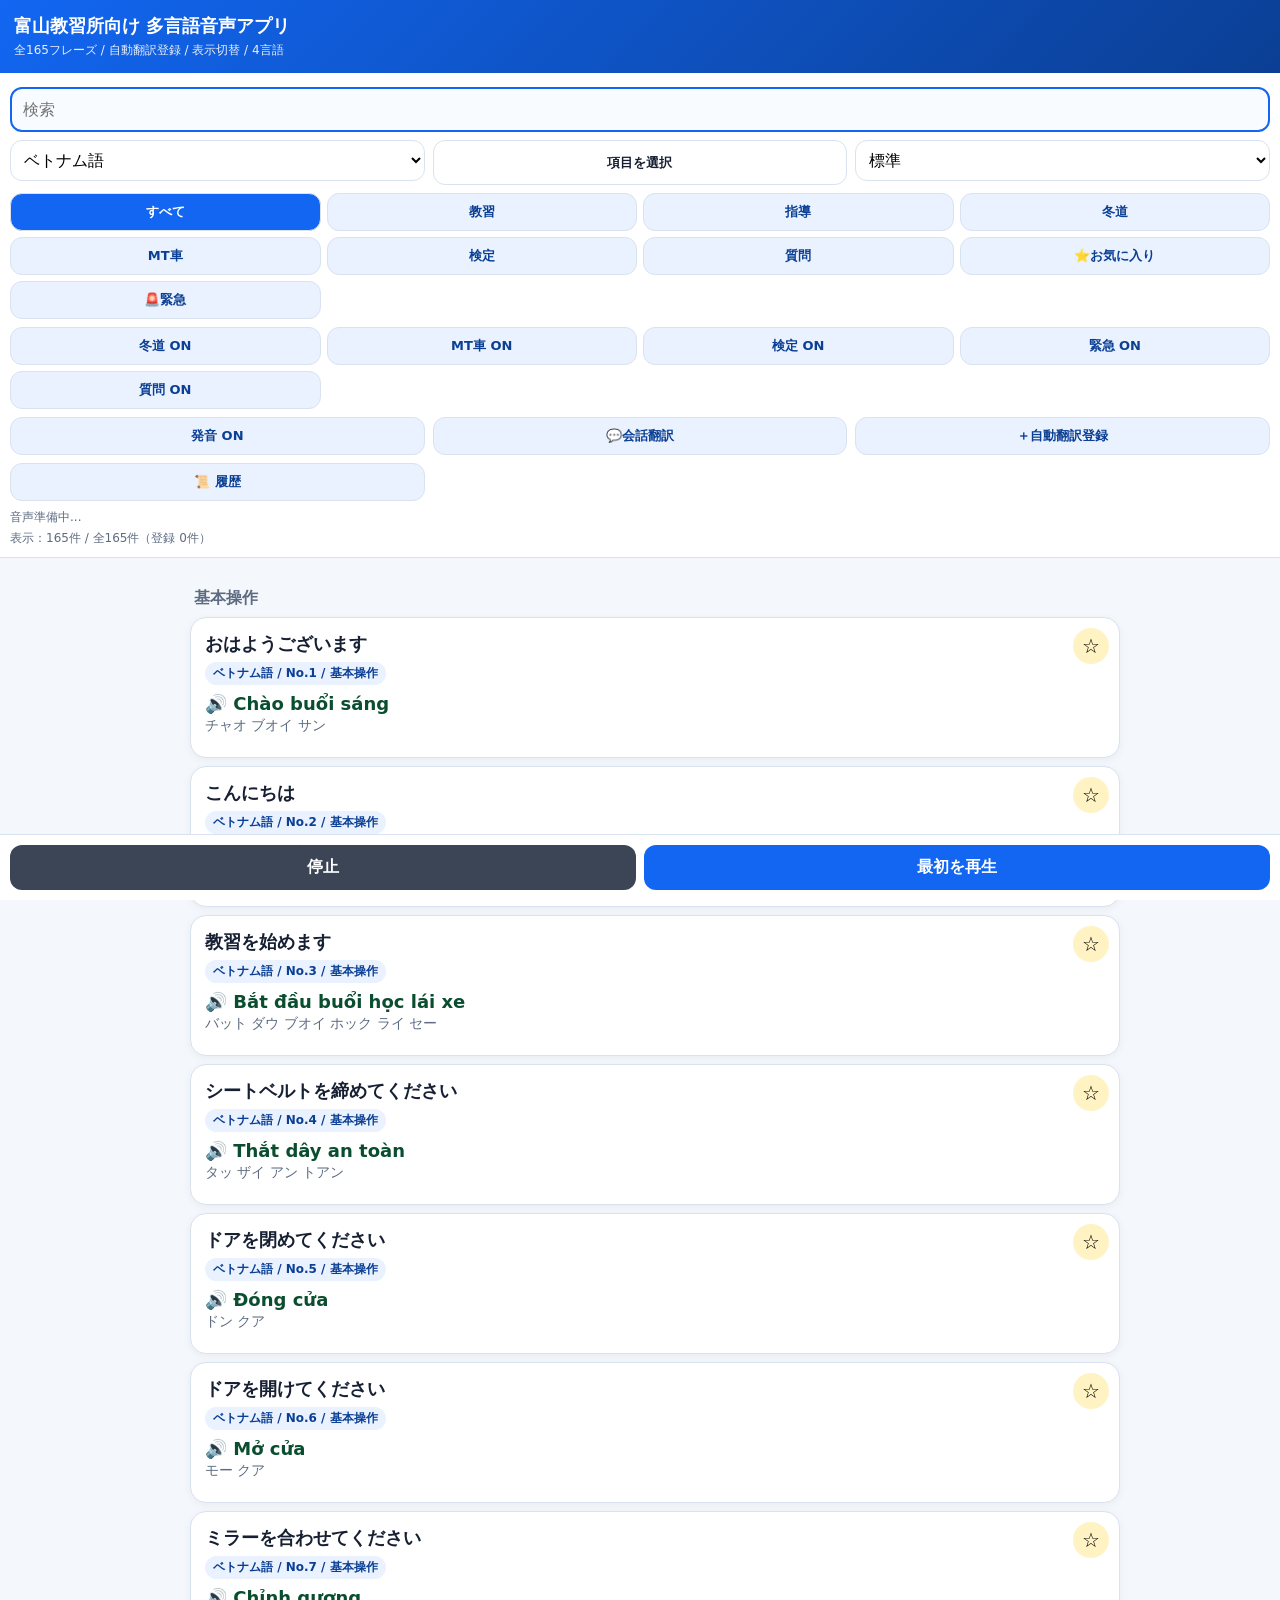
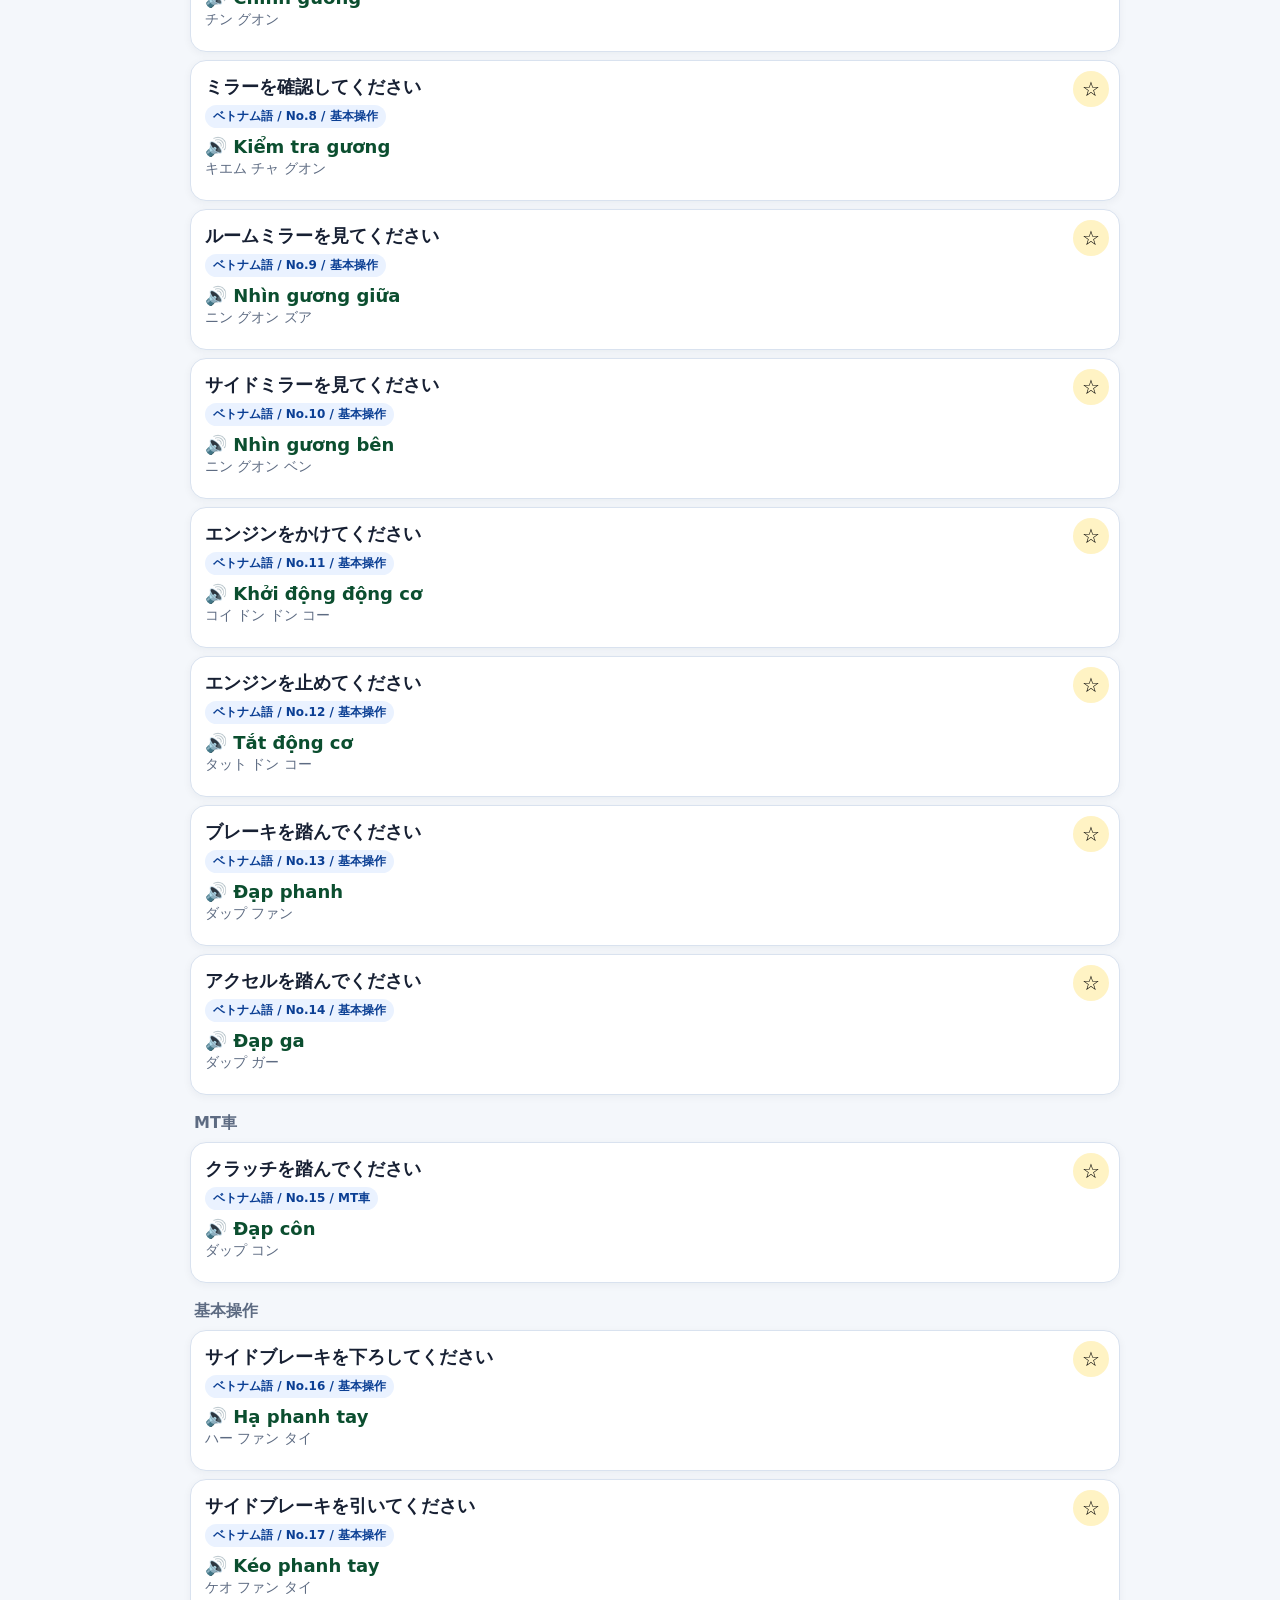
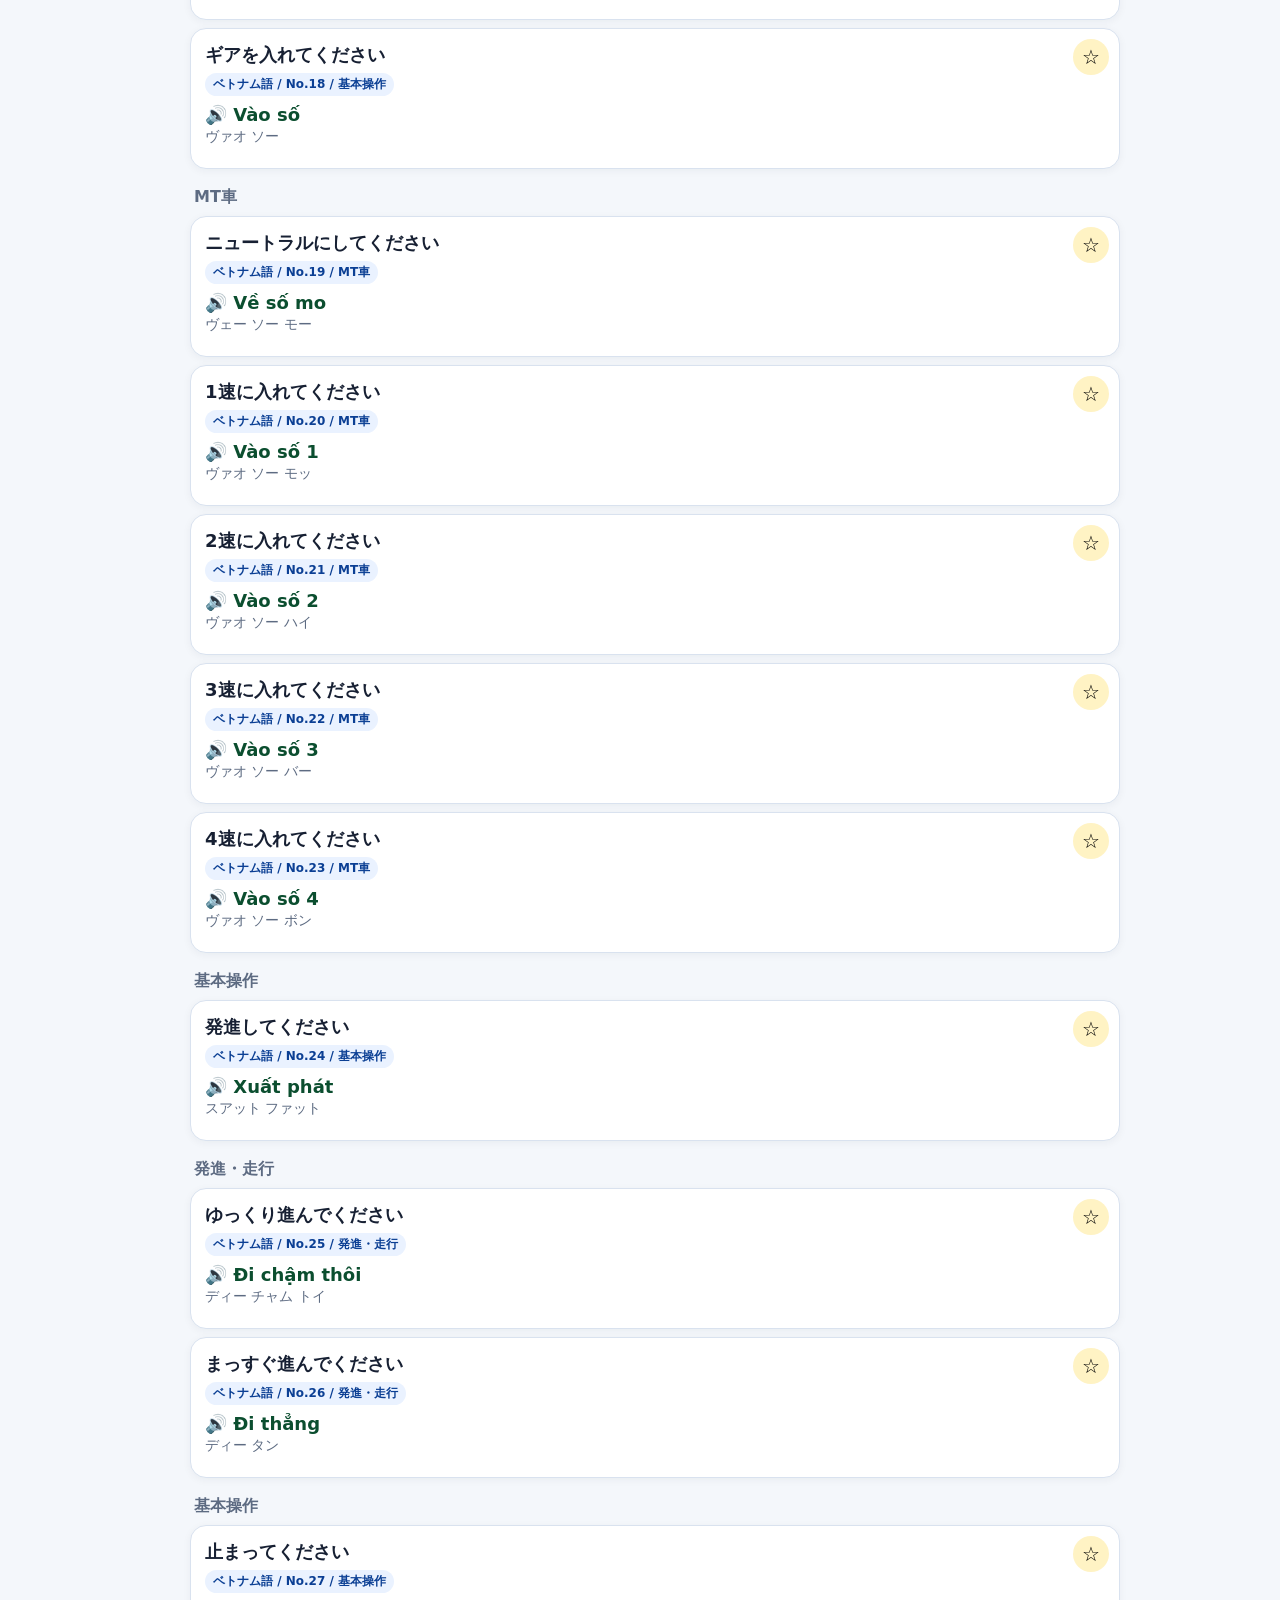
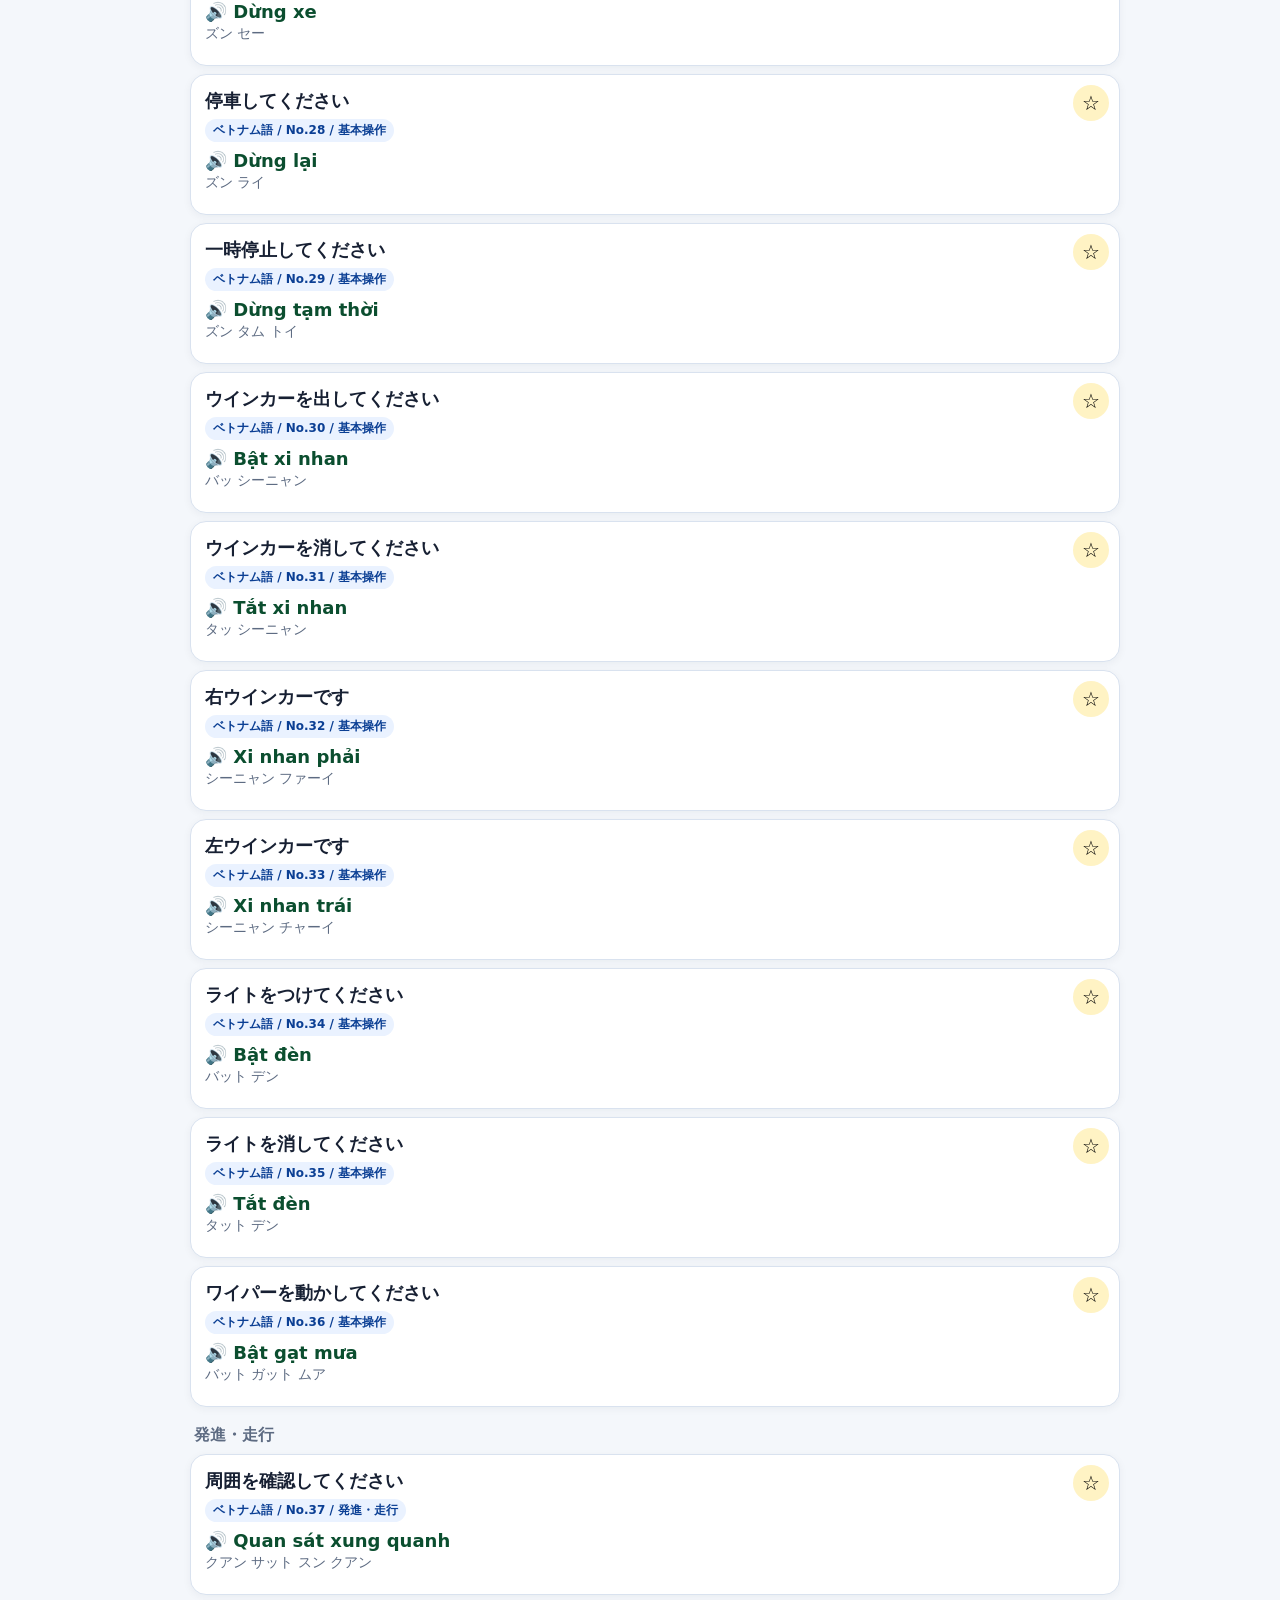
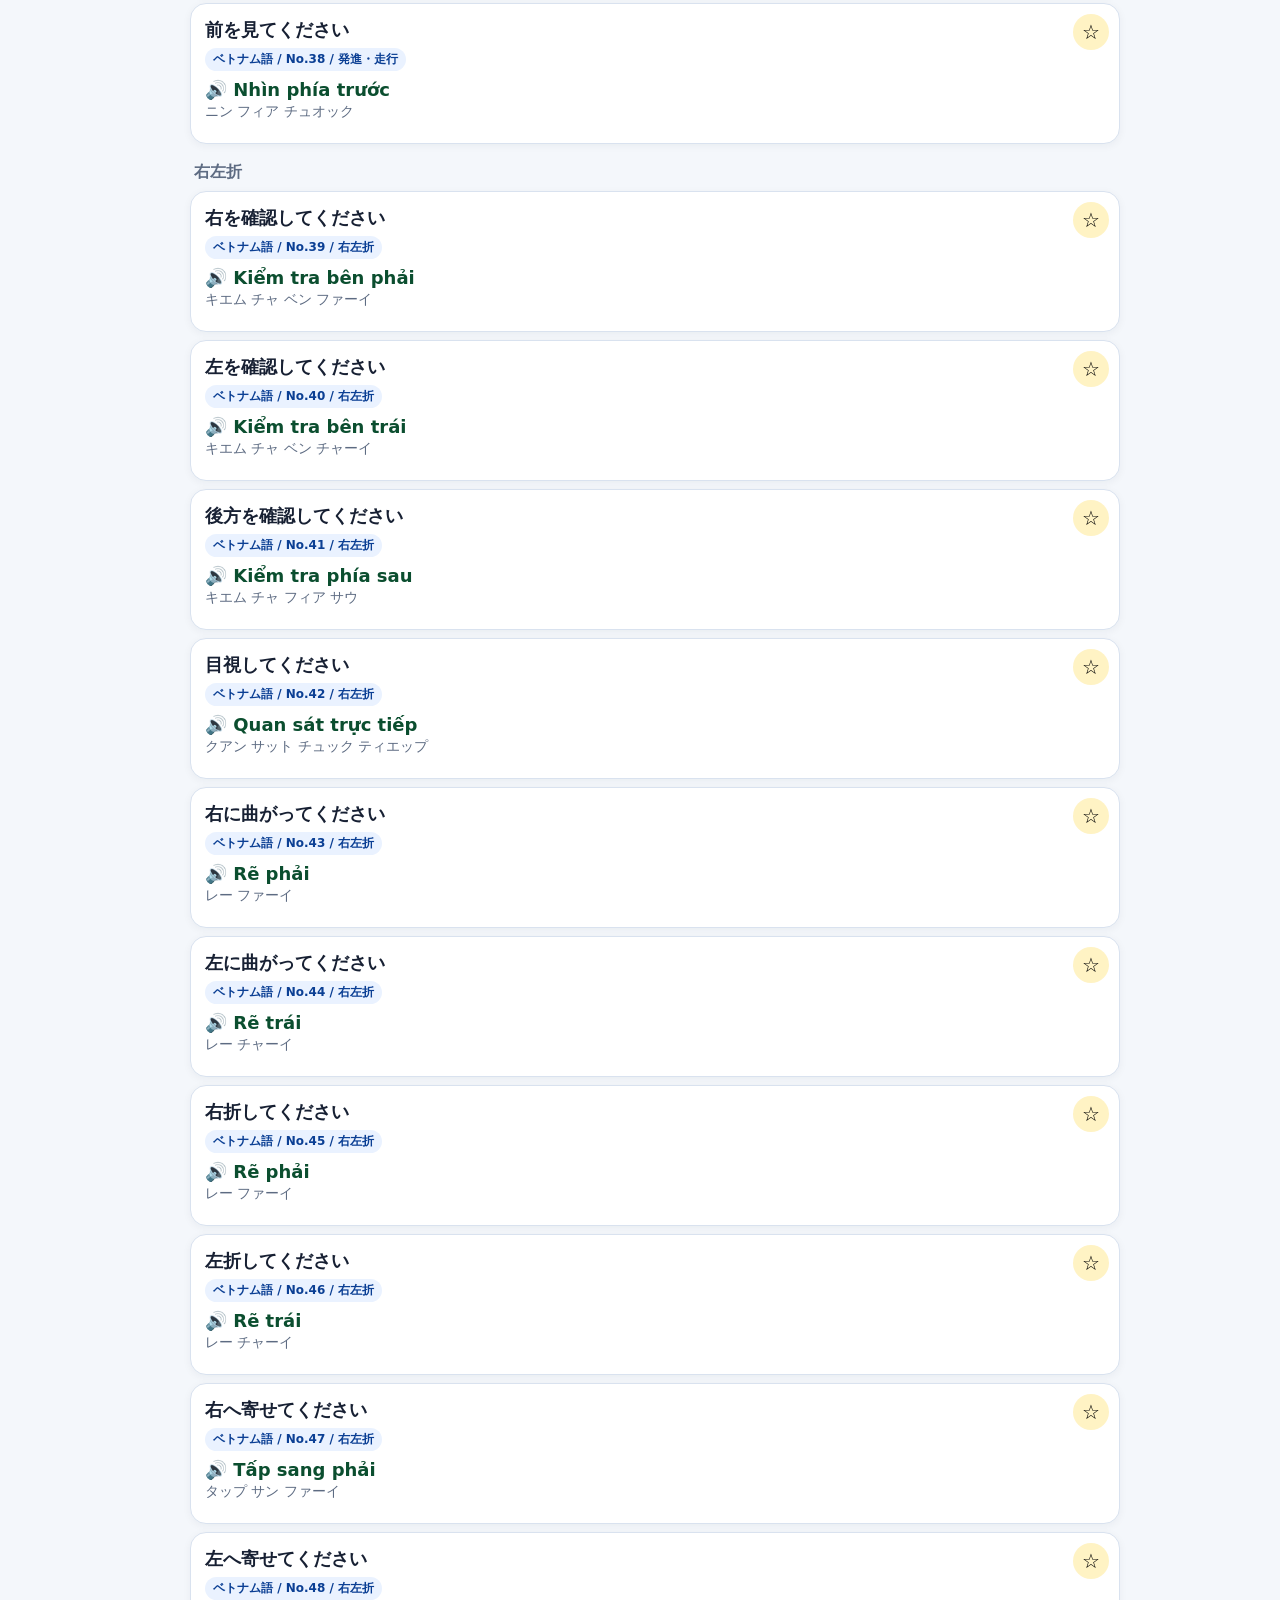
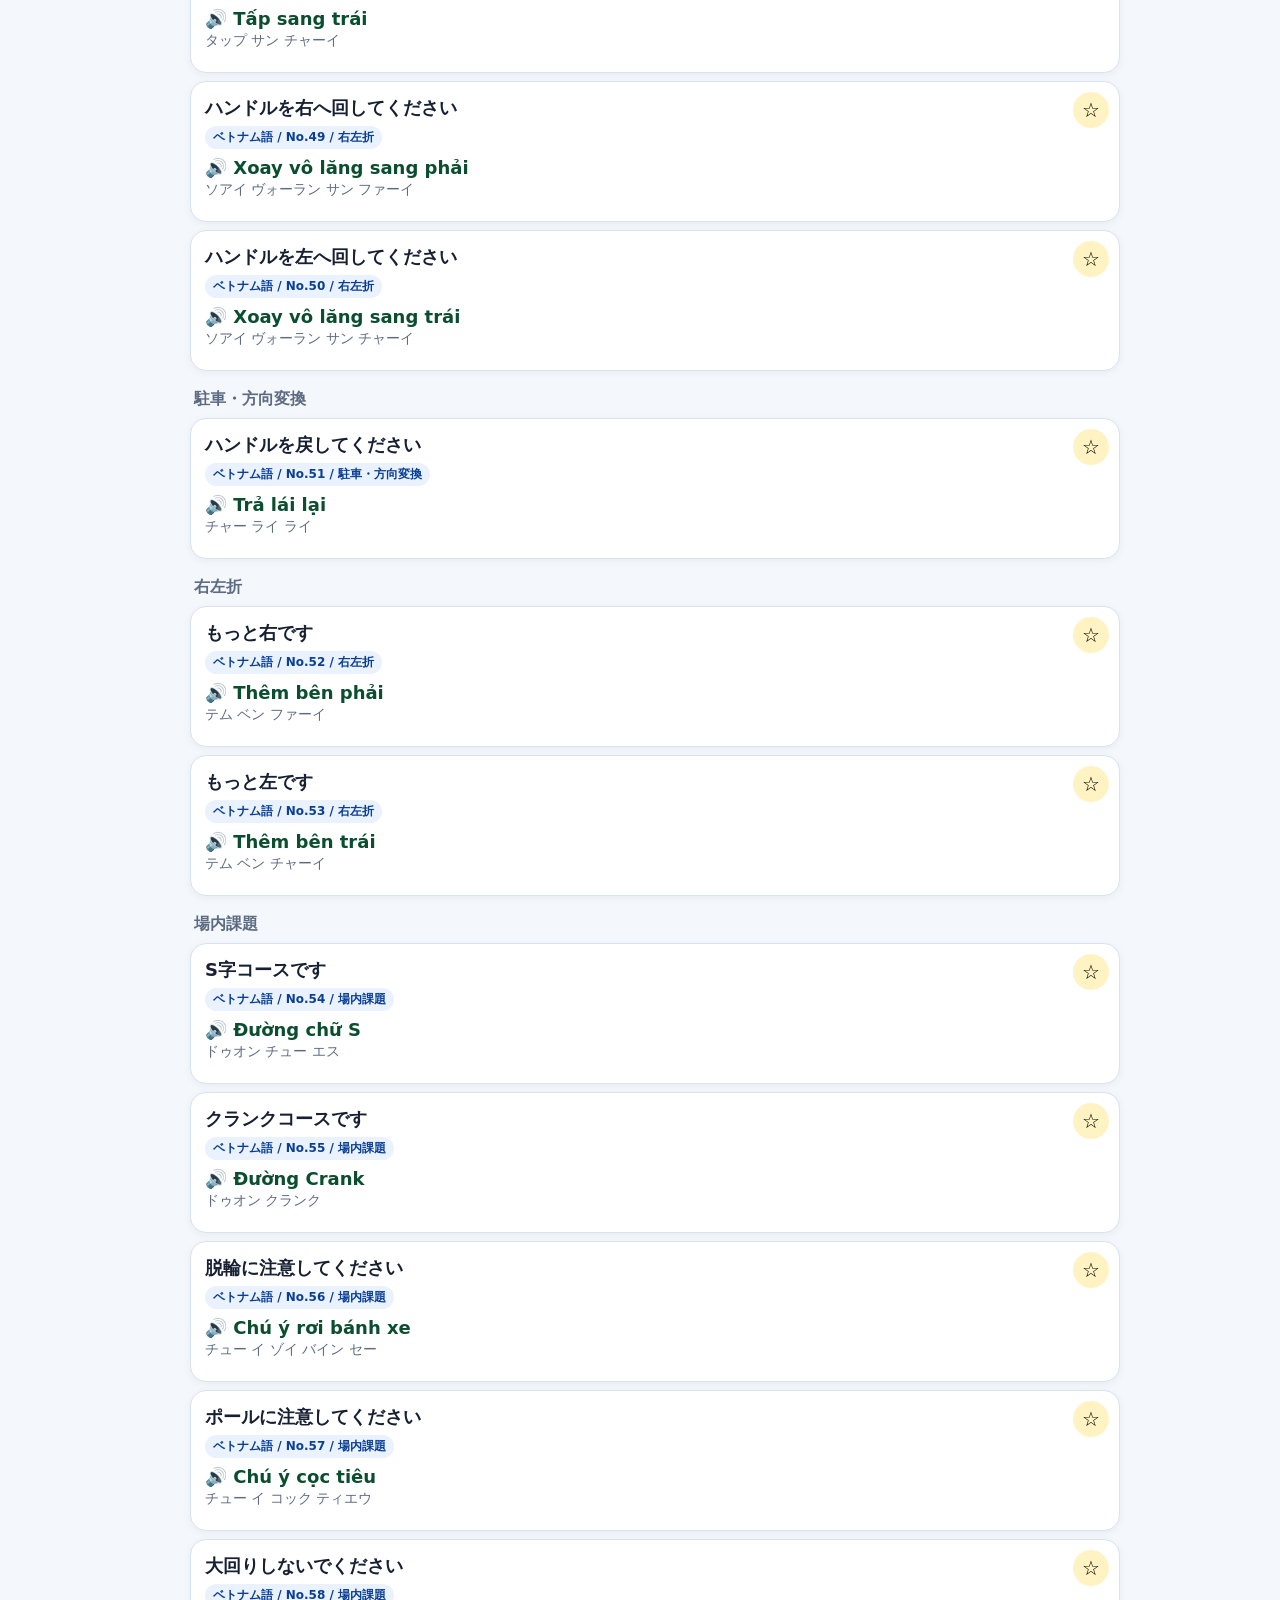
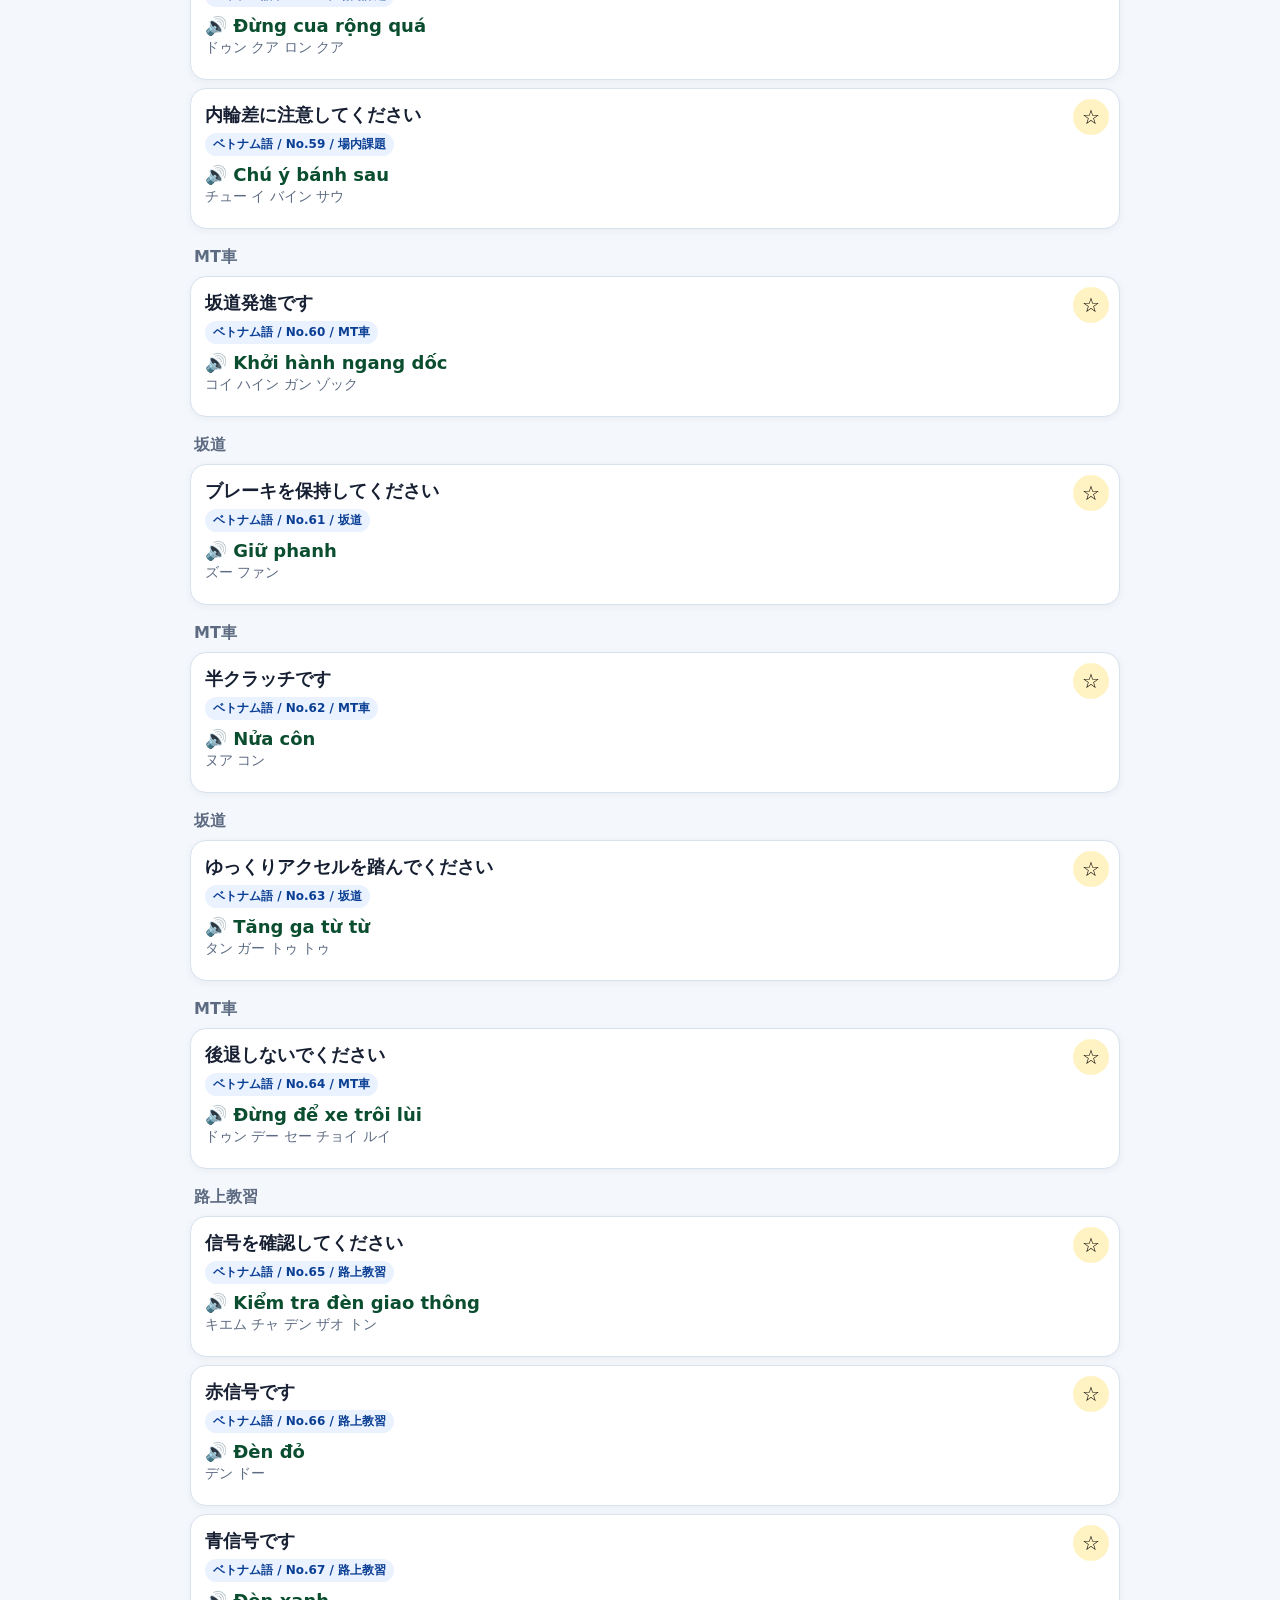
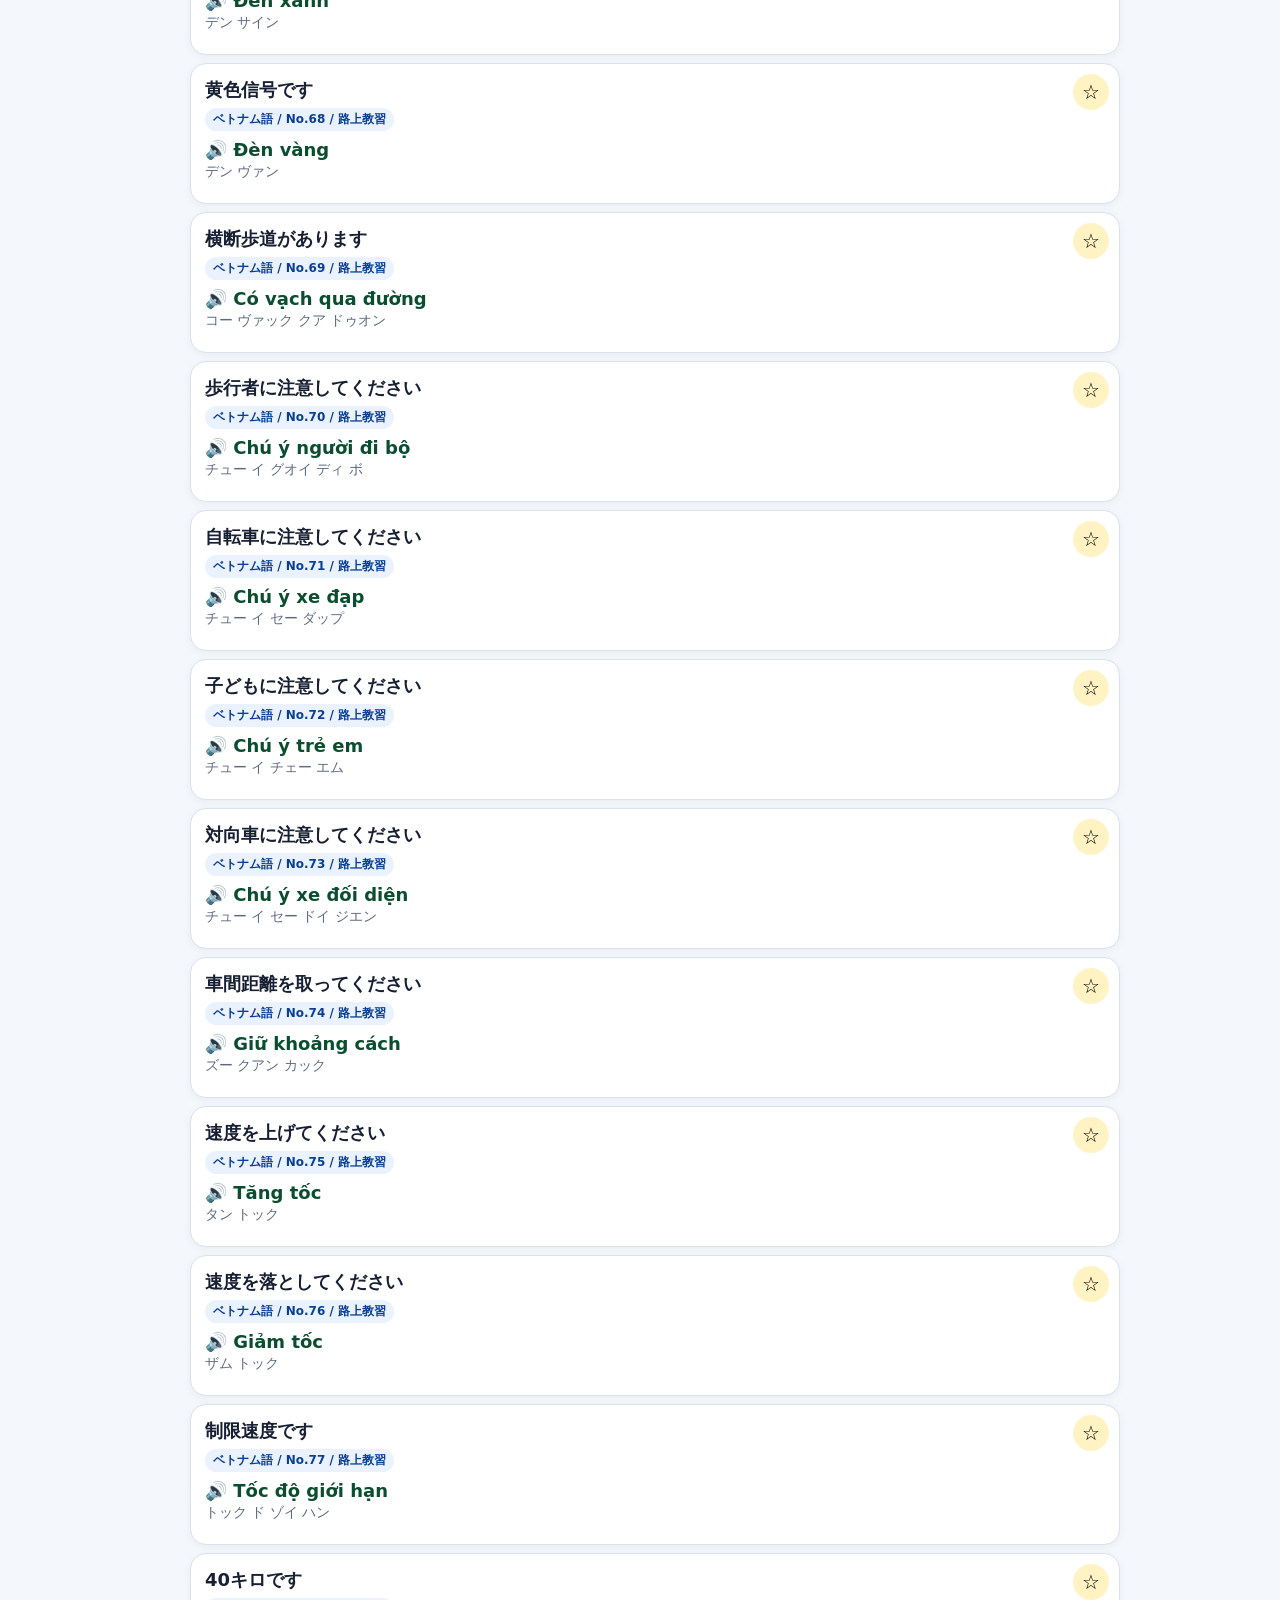
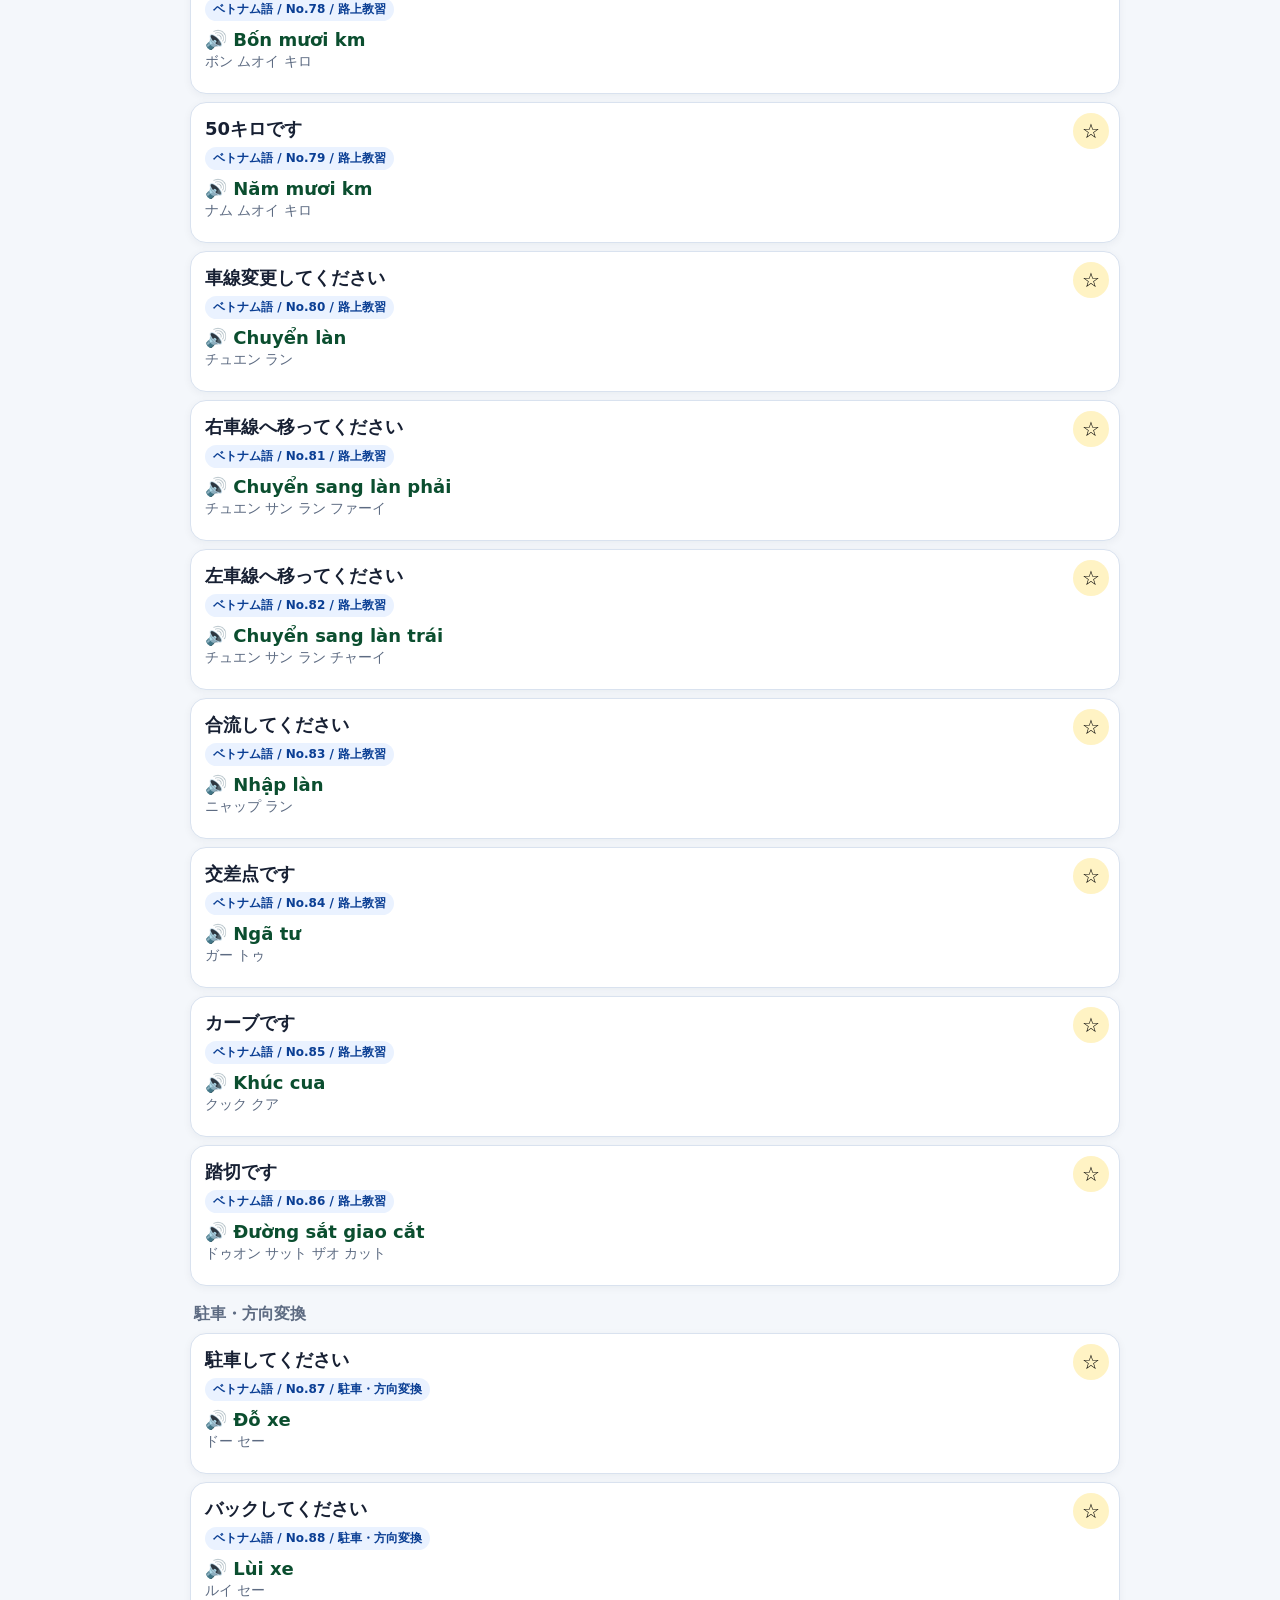
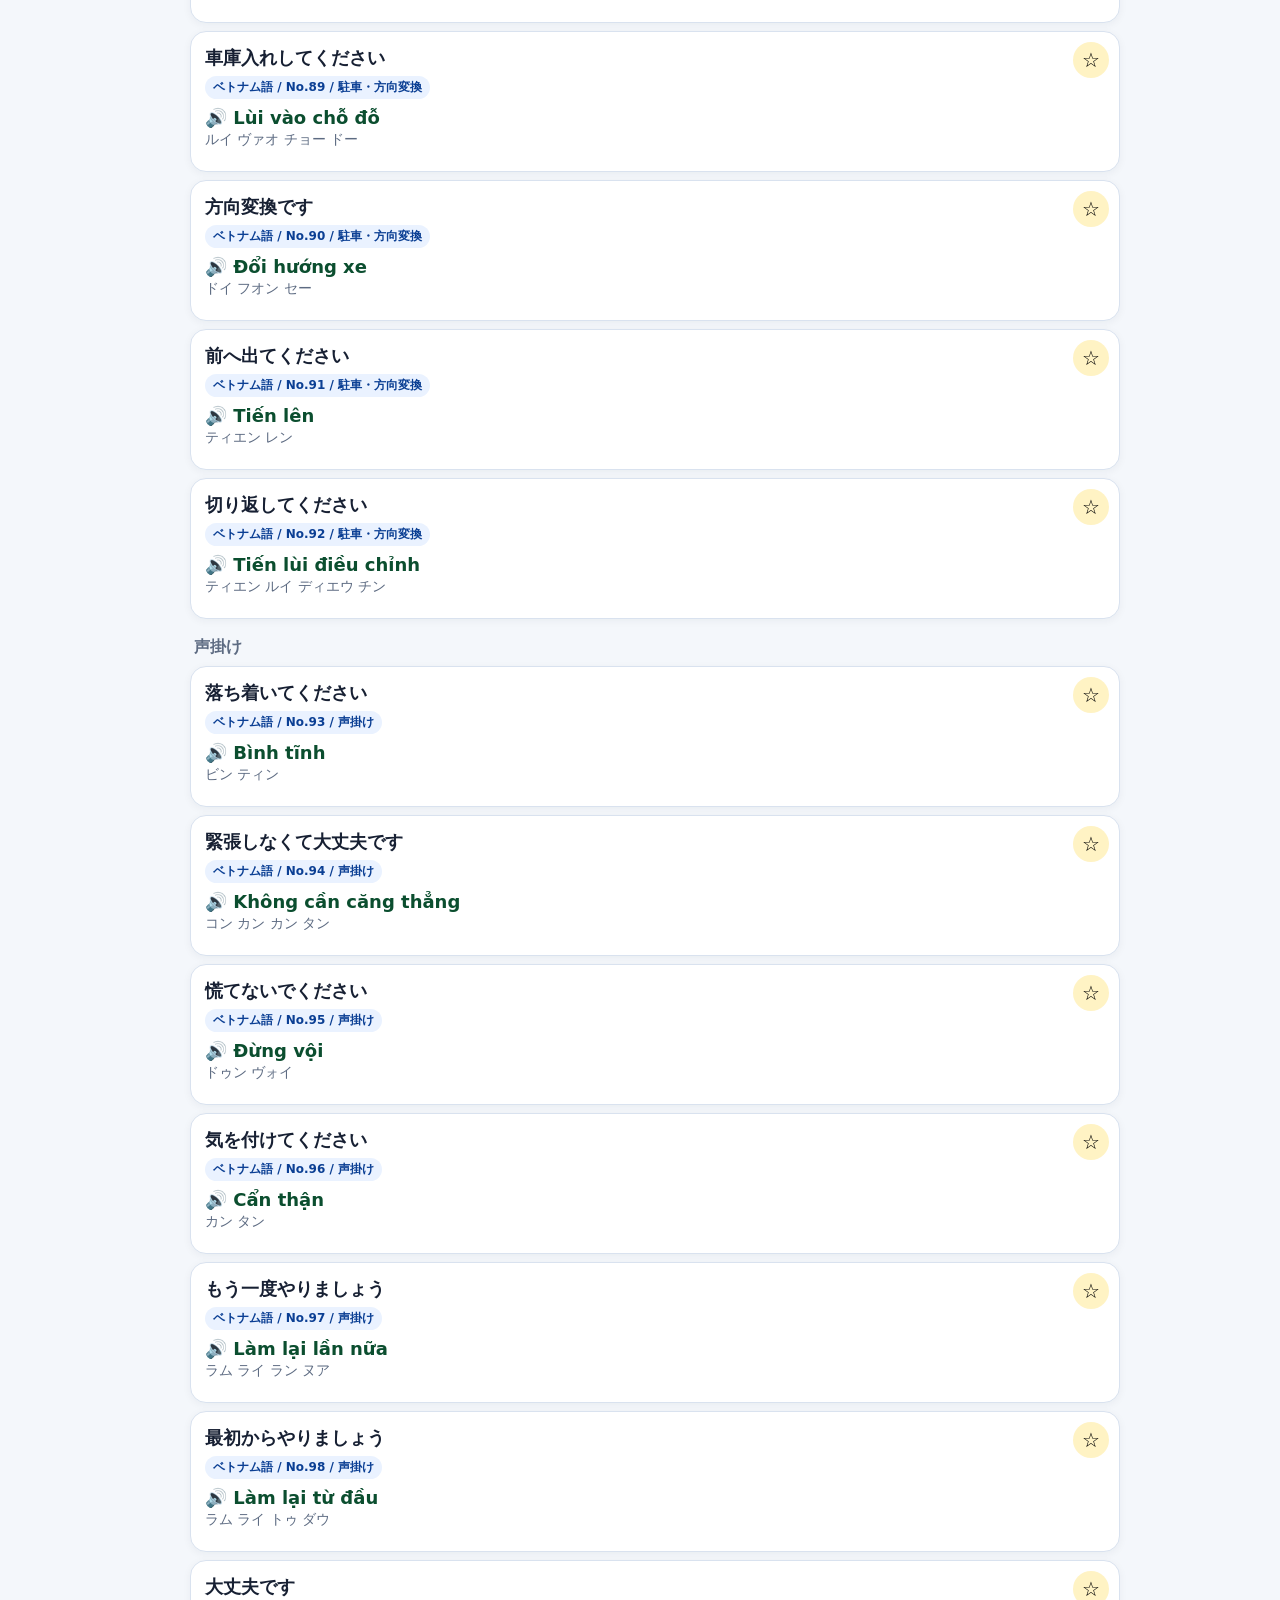
==== commit 51013af5: "Add files via upload" ====
--- a/index.html
+++ b/index.html
@@ -1,4 +1,4 @@
-<!doctype html><html lang="ja"><head><meta charset="utf-8"><meta name="viewport" content="width=device-width,initial-scale=1"><title>教習所向け 多言語音声アプリ</title><style>
+<!doctype html><html lang="ja"><head><meta charset="utf-8"><meta name="viewport" content="width=device-width,initial-scale=1"><title>教習翻訳 DeepL版</title><style>
 body{margin:0;background:#f4f7fb;color:#172033;font-family:system-ui,-apple-system,"Noto Sans JP",sans-serif}header{position:sticky;top:0;background:linear-gradient(135deg,#1266f1,#0b3f94);color:white;padding:14px;z-index:5;transition:transform .22s ease,opacity .22s ease}header.hide{transform:translateY(-100%);opacity:0;pointer-events:none}h1{font-size:18px;margin:0 0 4px}.sub{font-size:12px;margin:0;opacity:.9}.toolbar{position:sticky;top:67px;background:white;padding:10px;border-bottom:1px solid #d9e2ef;z-index:4;transition:transform .22s ease,opacity .22s ease}.toolbar.hide{transform:translateY(-125%);opacity:0;pointer-events:none}input,select,button{font:inherit}input,select{width:100%;padding:9px;border:1px solid #d9e2ef;border-radius:12px;margin:4px 0;background:white}#q{font-size:16px;padding:11px;border:2px solid #1266f1;background:#f8fbff;width:65%}.searchRow{display:flex;gap:8px;align-items:center}.micbtn{width:72px;flex:none}.controls{display:grid;grid-template-columns:1fr 1fr 1fr;gap:8px}.modes,.filters{display:grid;grid-template-columns:repeat(4,1fr);gap:6px;margin:8px 0}.filters{display:none}body.allmode .filters{display:grid}.modes button,.filters button,.toolbtn{border:1px solid #d9e2ef;border-radius:12px;background:#eaf2ff;color:#0b3f94;padding:9px 4px;font-weight:900;font-size:13px}.modes button.active{background:#1266f1;color:white}.filters button.off{background:#f1f3f6;color:#8490a3;text-decoration:line-through}.danger.active{background:#d61f2c!important}.tools{display:grid;grid-template-columns:1fr 1fr;gap:8px;margin:8px 0}main{padding:12px;max-width:900px;margin:auto}.note{background:#fff8df;border:1px solid #f0d98c;border-radius:12px;padding:10px;font-size:13px}.cat{font-weight:900;color:#5d6b82;margin:18px 4px 8px}.card{width:100%;text-align:left;background:white;border:1px solid #d9e2ef;border-radius:16px;margin:8px 0;padding:14px;box-shadow:0 2px 8px #1020400d;position:relative}.card.emergency{border:2px solid #d61f2c;background:#fff4f4}.jp{font-size:18px;font-weight:900;padding-right:46px}.target{margin-top:8px;font-size:18px;color:#0b4e2f;font-weight:900}.ruby{margin-top:3px;font-size:14px;color:#5d6b82}.badge{font-size:12px;color:#0b3f94;background:#eaf2ff;border-radius:999px;padding:3px 8px;display:inline-block;margin-top:6px;font-weight:800}.fav{position:absolute;right:10px;top:10px;border:0;background:#fff3c4;border-radius:999px;width:36px;height:36px;font-size:20px}.footer{position:sticky;bottom:0;background:#fffffff2;border-top:1px solid #d9e2ef;padding:10px;display:grid;grid-template-columns:1fr 1fr;gap:8px}.big{border:0;border-radius:12px;padding:12px;color:white;background:#1266f1;font-weight:900}.stop{background:#3b4556}.status,.count{font-size:12px;color:#5d6b82;margin-top:4px}.panel{display:none;background:white;border:1px solid #d9e2ef;border-radius:14px;padding:10px;margin-top:8px}.panel.show{display:block}.historyItem{border-bottom:1px solid #eef2f8;padding:8px 0;font-size:14px}@media(max-width:560px){.controls{grid-template-columns:1fr}.modes,.filters{grid-template-columns:repeat(3,1fr)}.tools{grid-template-columns:1fr}}
 .formgrid{display:grid;grid-template-columns:1fr 1fr;gap:8px}
 .formbtn{border:1px solid #d9e2ef;border-radius:12px;background:#eaf2ff;color:#0b3f94;padding:9px 4px;font-weight:900;font-size:13px}
@@ -203,9 +203,10 @@
 <meta name="theme-color" content="#1266f1">
 <meta name="apple-mobile-web-app-capable" content="yes">
 <meta name="apple-mobile-web-app-title" content="教習音声アプリ">
-<link rel="apple-touch-icon" href="./icon.svg">
+<link rel="apple-touch-icon" href="./icon-512.png?v=pngicon1">
+<link rel="icon" type="image/png" href="./icon-192.png?v=pngicon1">
 </head><body>
-<header><h1 id="appTitle">教習所向け 多言語音声アプリ</h1><p class="sub">全165フレーズ / 自動翻訳登録 / 表示切替 / 4言語</p><div id="adminBadge" class="adminBadge">編集モード ON</div></header><section class="toolbar"><div class="searchRow"><input id="q" placeholder="検索"></div><div class="controls"><select id="lang"><option value="vi">ベトナム語</option><option value="en">英語</option><option value="zh">中国語</option><option value="pt">ポルトガル語</option></select><select id="cat"></select>
+<header><h1 id="appTitle">富山教習所向け 多言語音声アプリ</h1><p class="sub">全165フレーズ / 自動翻訳登録 / 表示切替 / 4言語</p><div id="adminBadge" class="adminBadge">編集モード ON</div></header><section class="toolbar"><div class="searchRow"><input id="q" placeholder="検索"></div><div class="controls"><select id="lang"><option value="vi">ベトナム語</option><option value="en">英語</option><option value="zh">中国語</option><option value="pt">ポルトガル語</option></select><select id="cat"></select>
 <button id="multiCatBtn" class="multiCatBtn" onclick="toggleMultiCatPanel()">項目を選択</button>
 <div id="multiCatPanel" class="multiCatPanel">
   <div class="small">表示したい項目を選択できます。</div>
